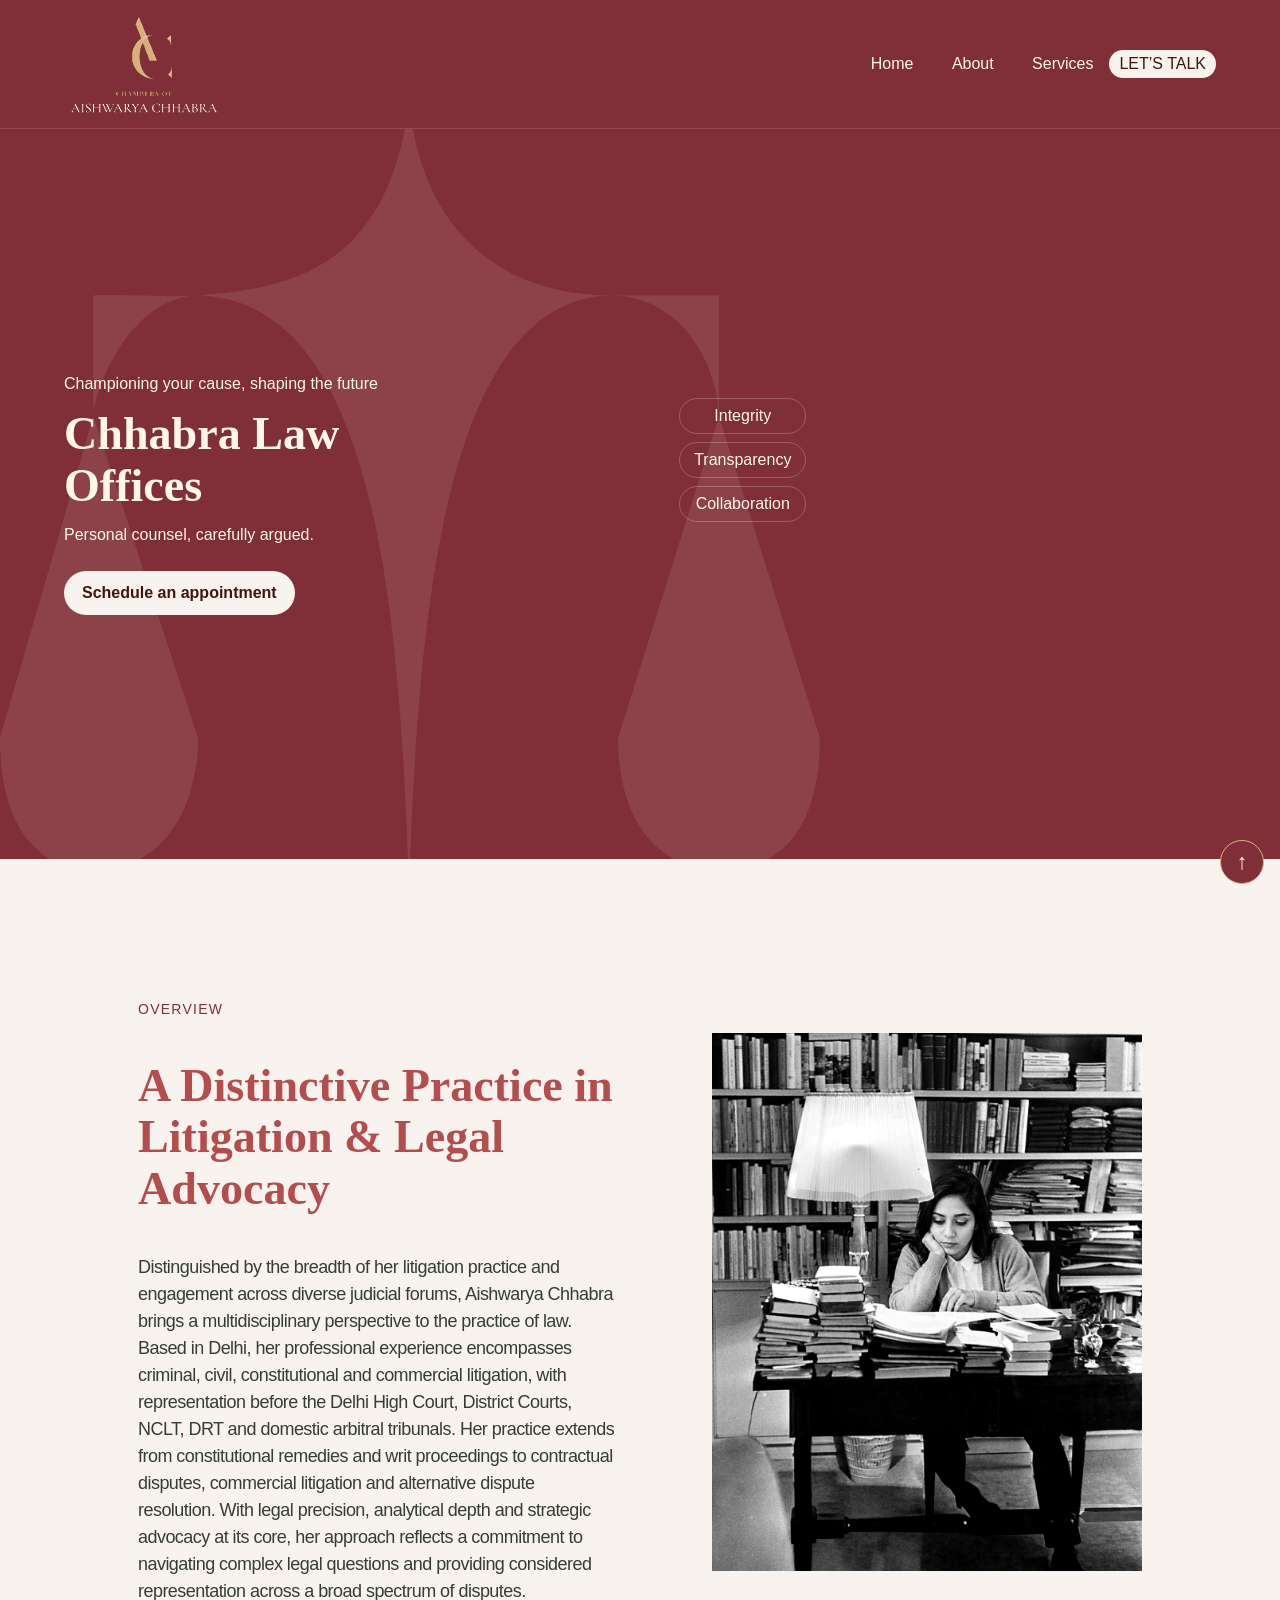
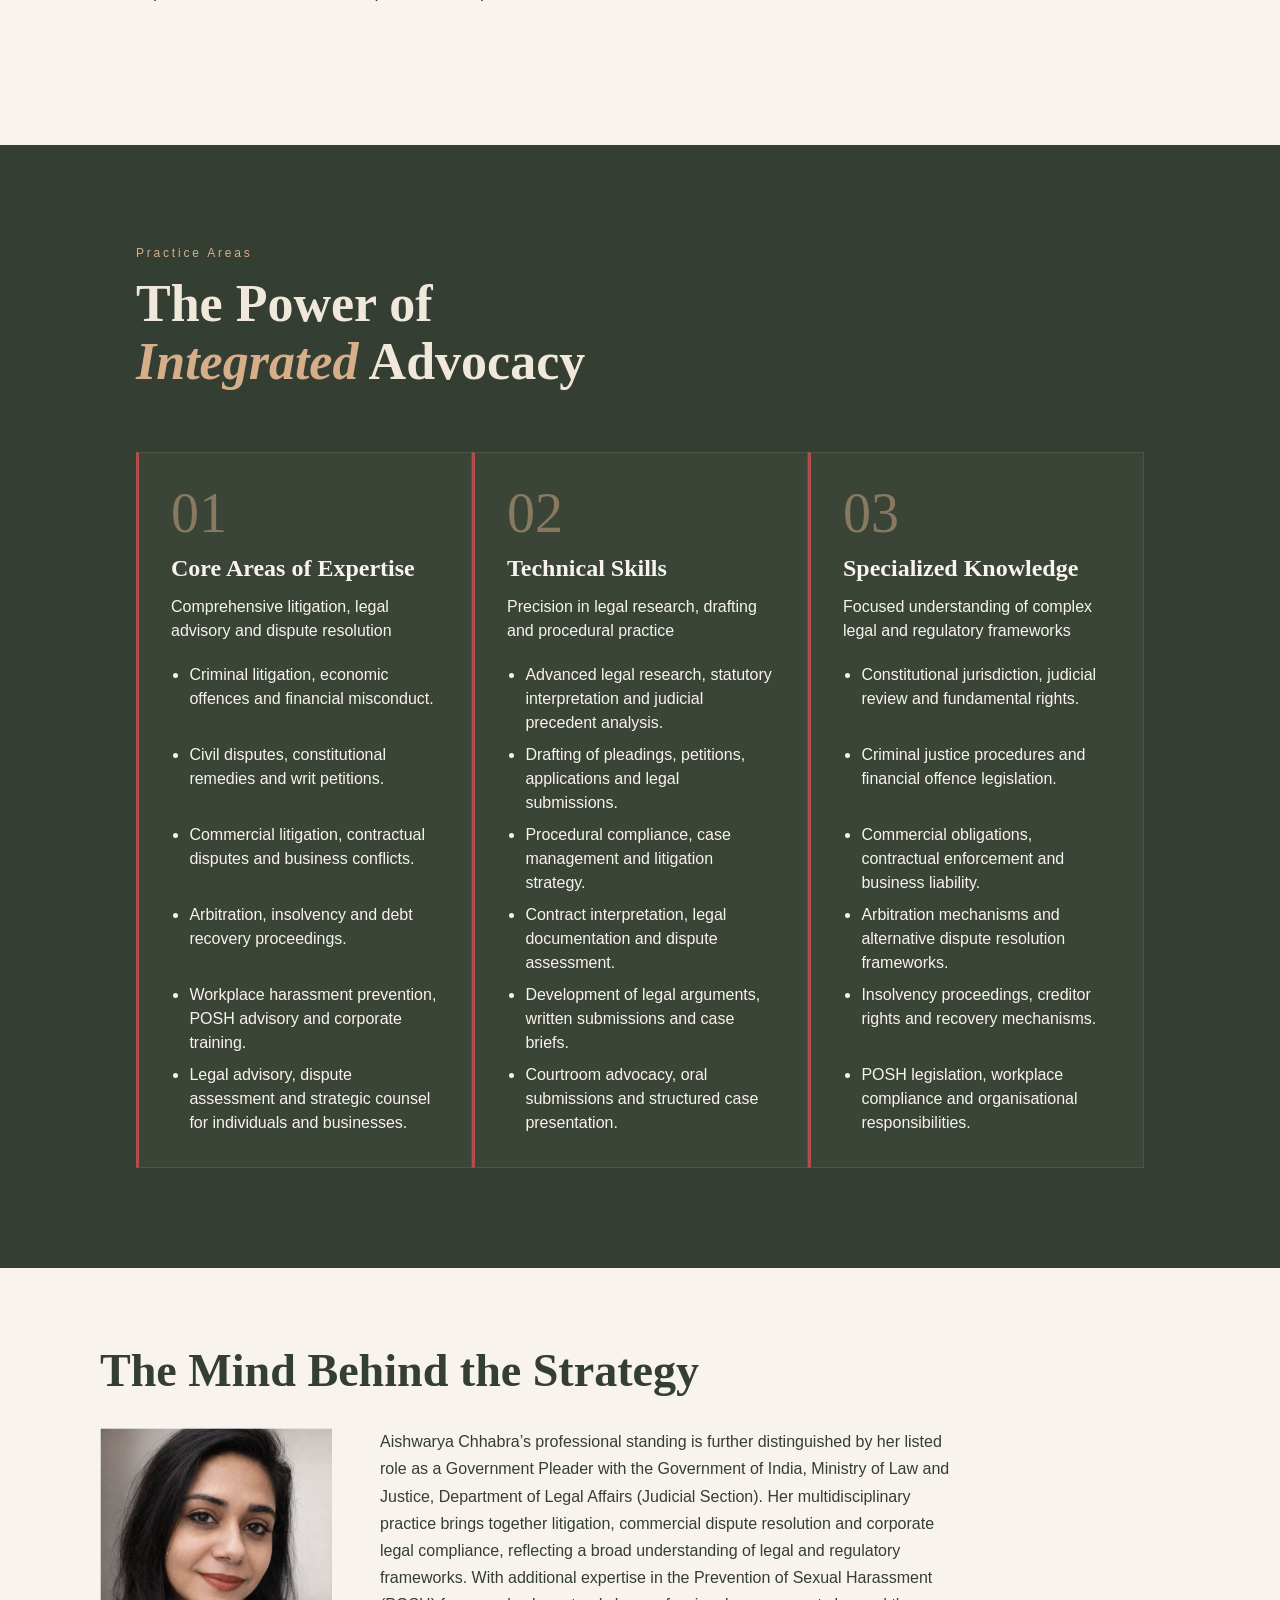
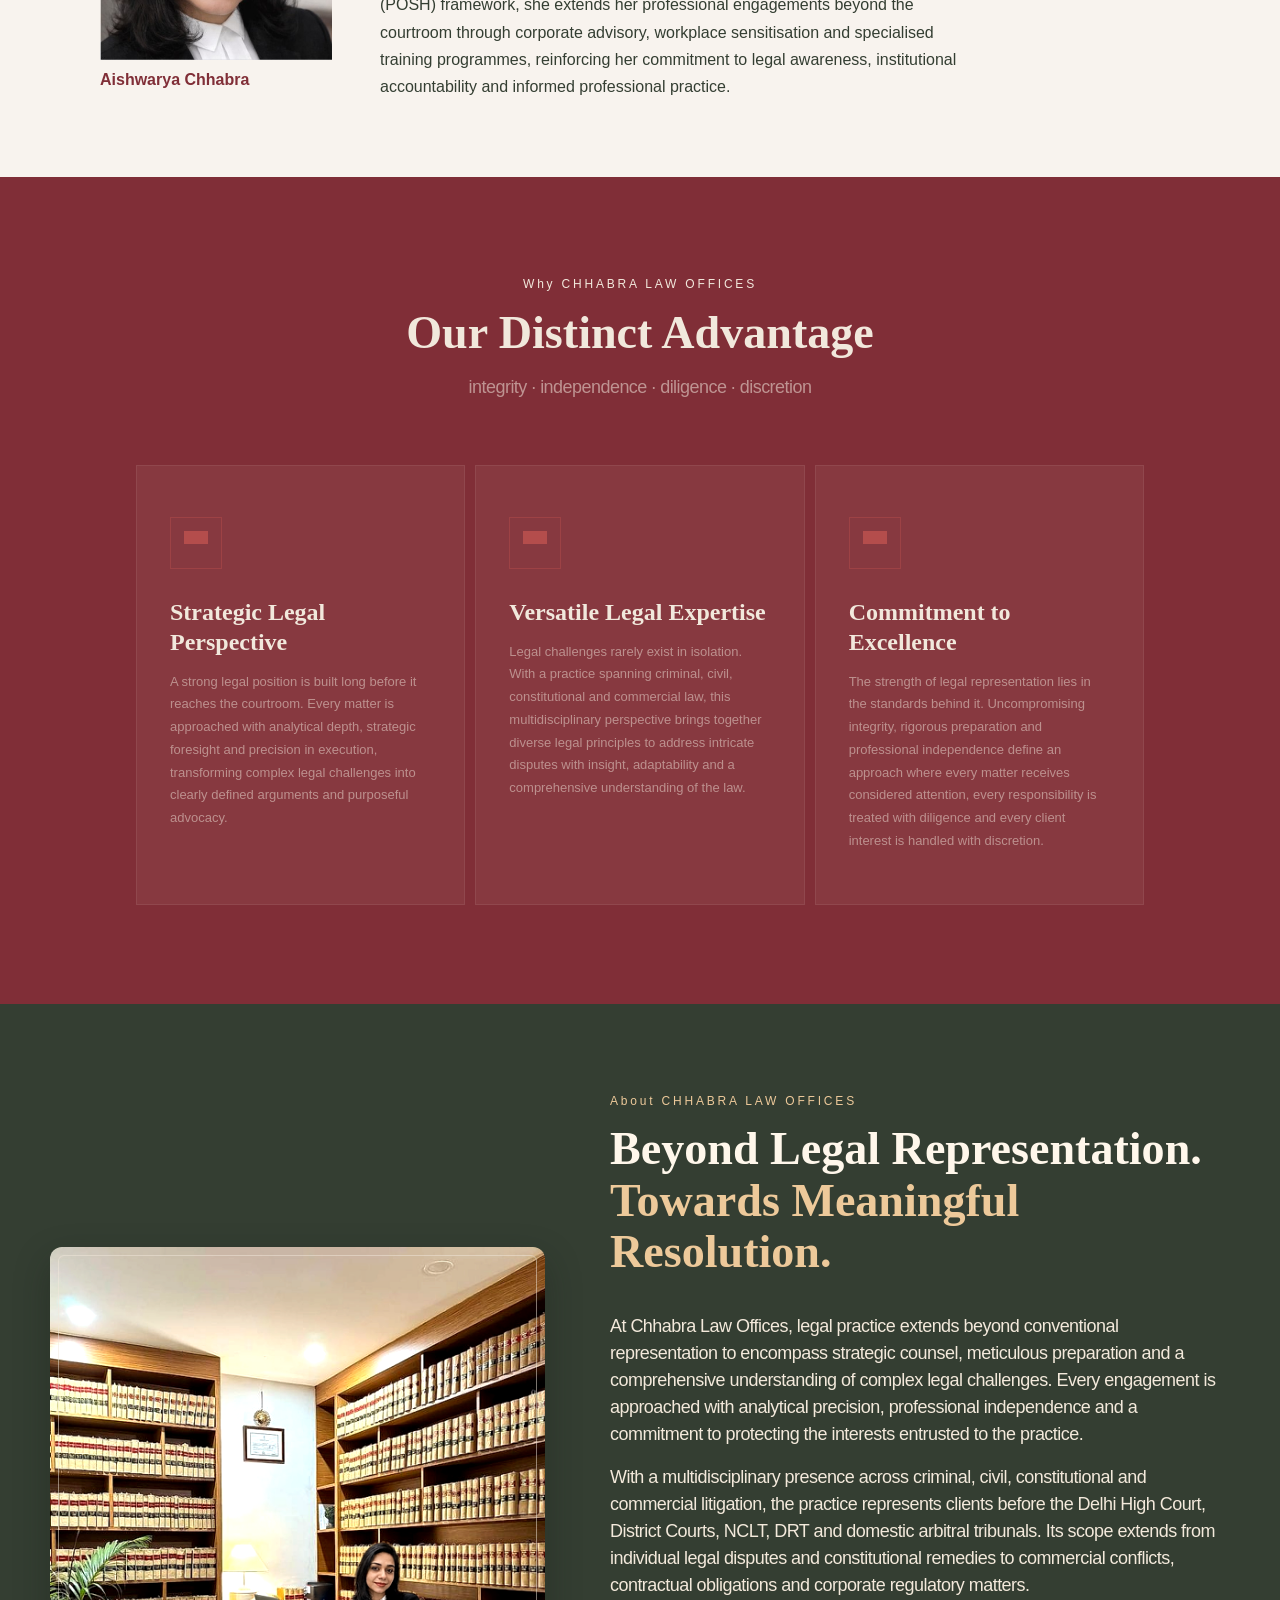
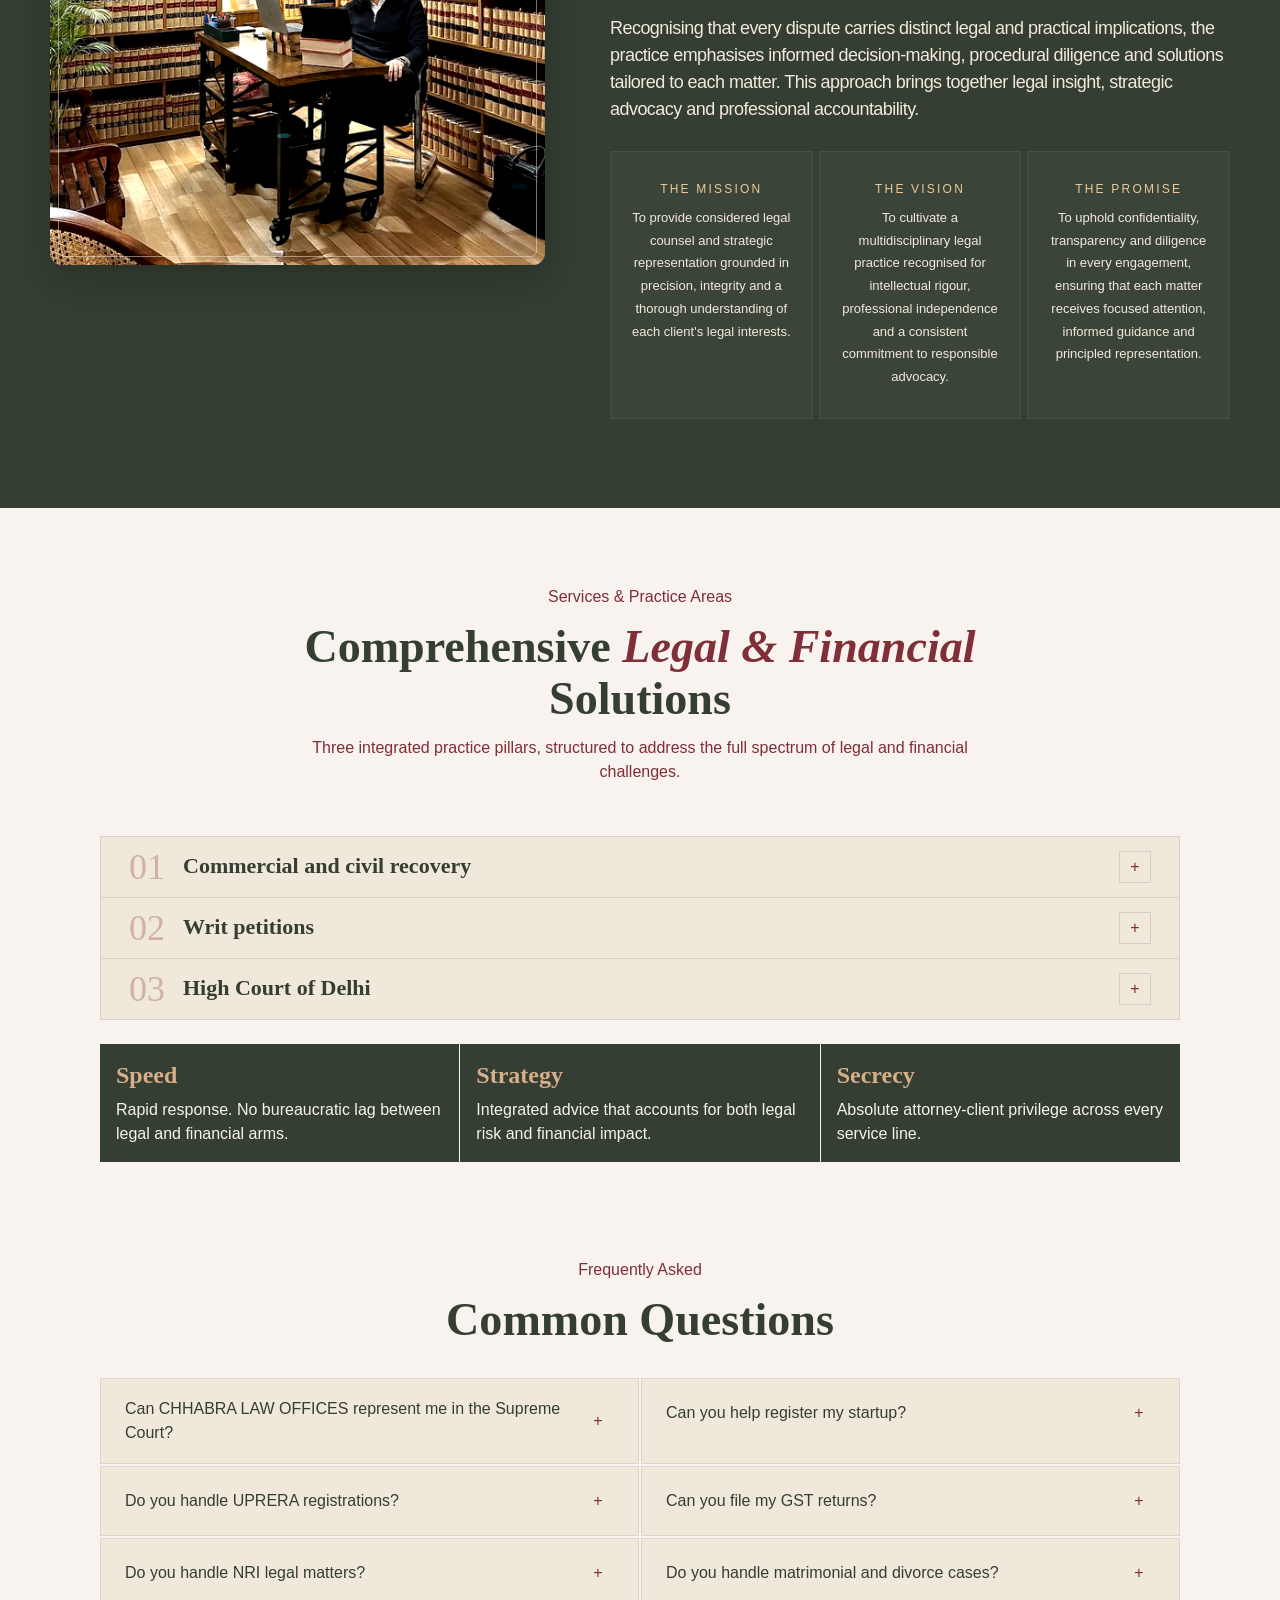
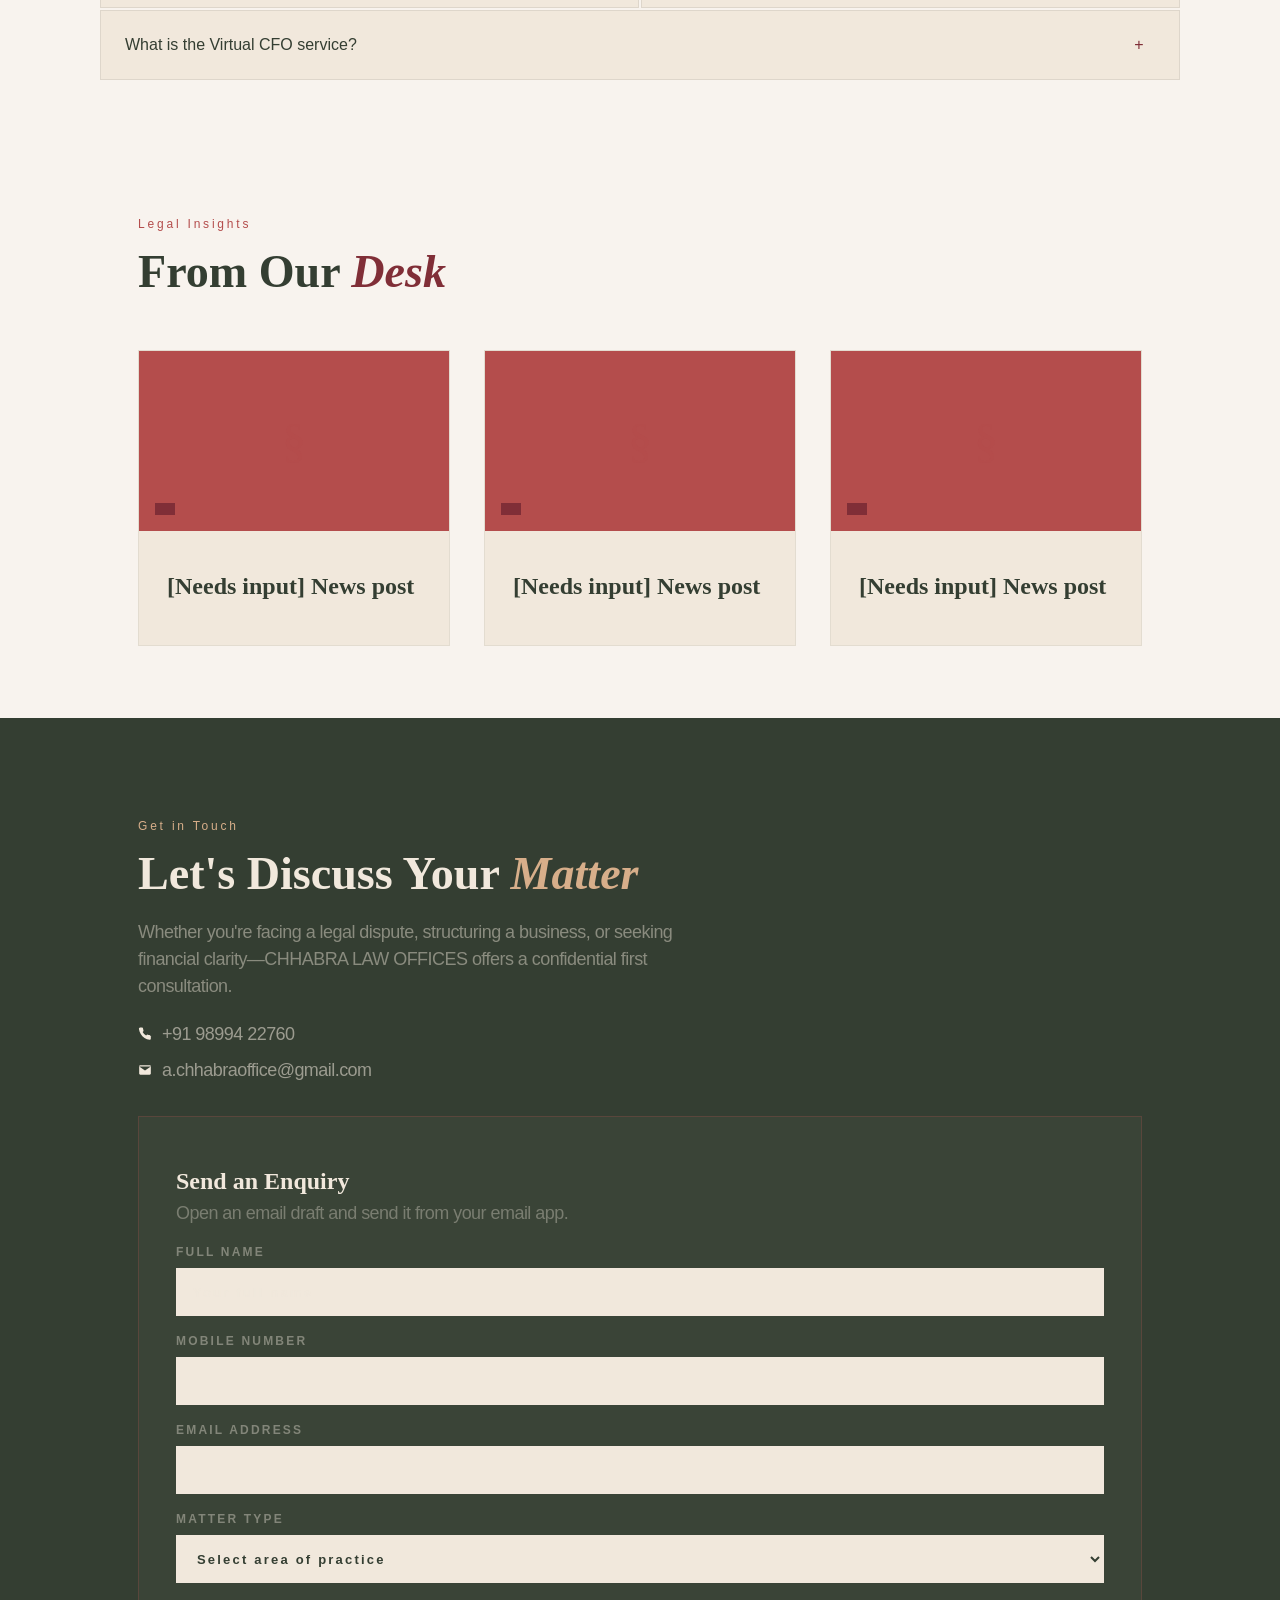
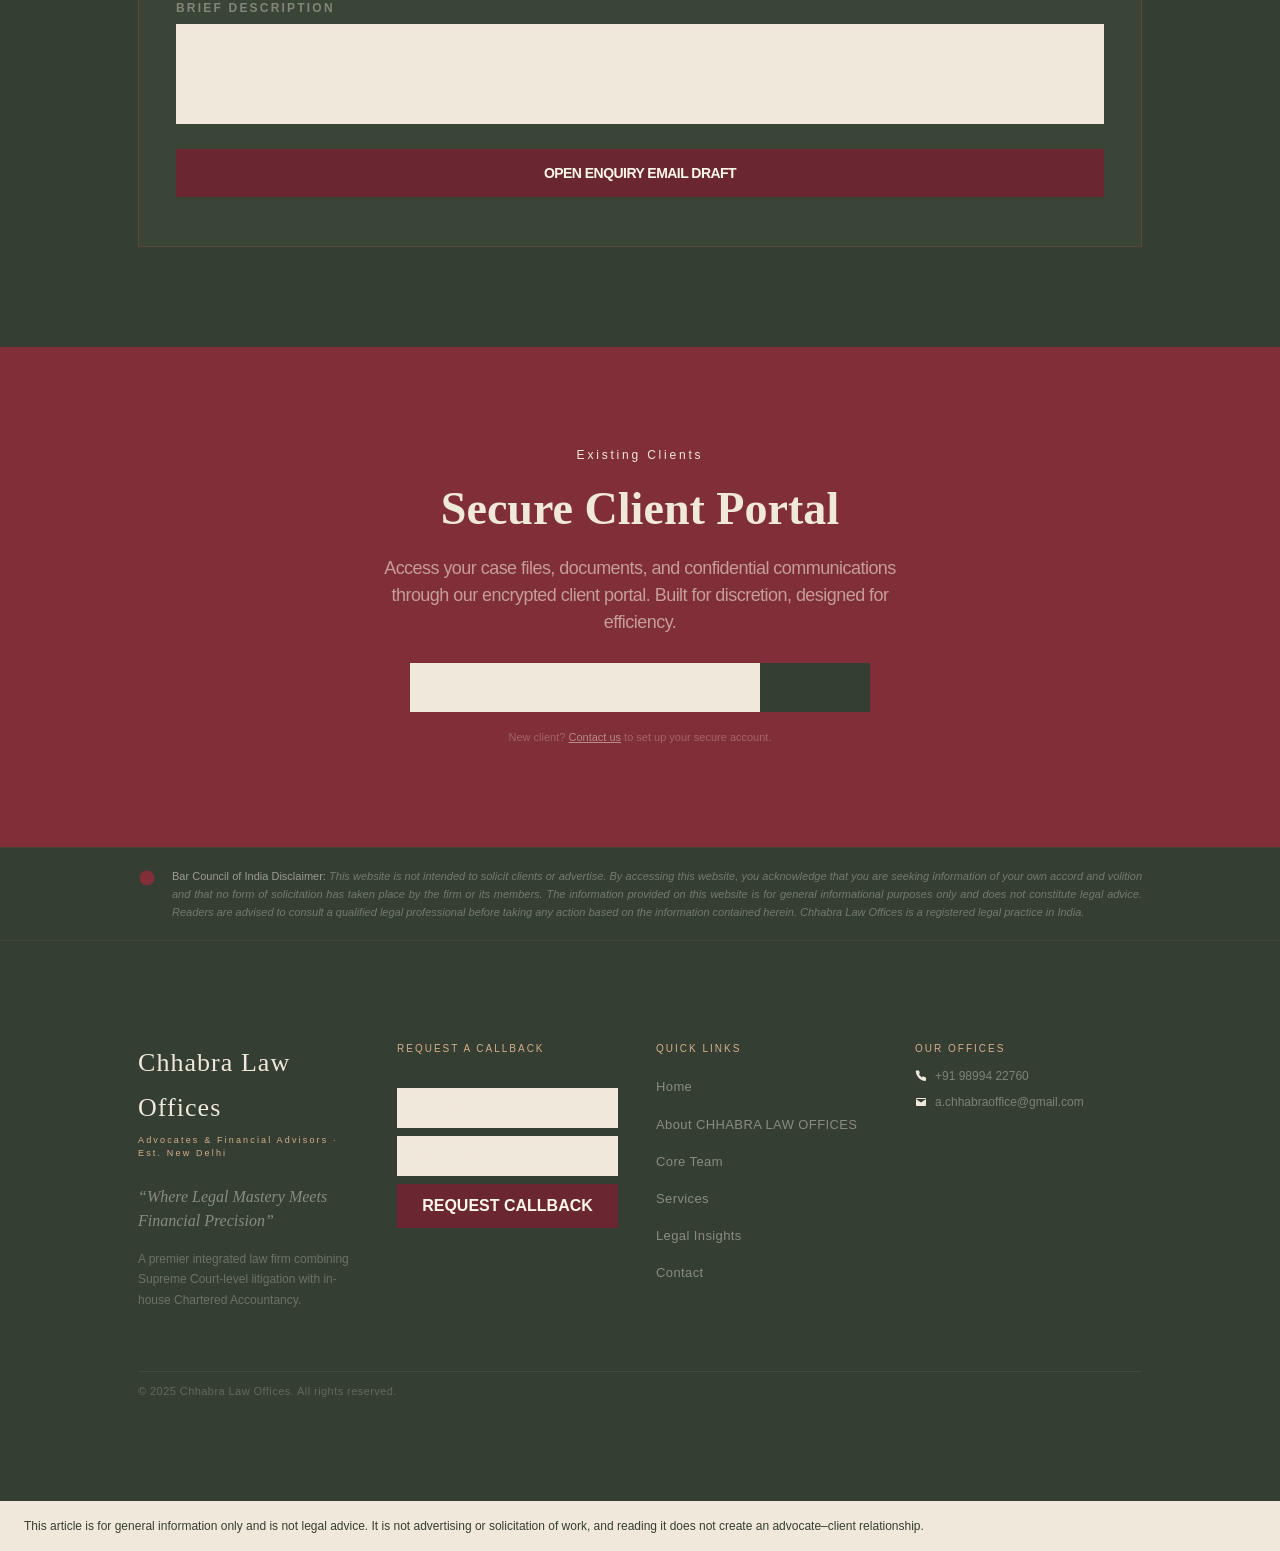
==== index.html @ 48003add "Update homepage copy from supplied document" ====
<!DOCTYPE html><html lang="en" class="jost_3e36cb27-module__GOVEQa__variable cormorant_garamond_97c65d7c-module__KWVokq__variable h-full"><head>
<script data-sclf-anim>document.documentElement.classList.add("sclf-anim-init");setTimeout(function(){document.documentElement.classList.remove("sclf-anim-init")},2500);</script><meta charset="utf-8">
<meta http-equiv="Content-Security-Policy" content="default-src &#39;self&#39; data: blob:; script-src &#39;self&#39; &#39;unsafe-inline&#39; &#39;unsafe-eval&#39;; style-src &#39;self&#39; &#39;unsafe-inline&#39;; img-src &#39;self&#39; data: blob:; font-src &#39;self&#39; data:; media-src &#39;self&#39; data: blob:; connect-src &#39;self&#39;; frame-src &#39;self&#39;; worker-src &#39;self&#39; blob:; form-action &#39;self&#39;">


<meta name="viewport" content="width=device-width, initial-scale=1, viewport-fit=cover"><link rel="stylesheet" href="./assets/site/_next/static/chunks/3c9st355b9h98.__q189041d8.css" data-precedence="next"><link rel="preload" as="script" fetchpriority="low" href="./assets/site/_next/static/chunks/0iq1i69206cyl.__q189041d8.js"><title>Chhabra Law Offices</title><meta name="description" content="Personal counsel, carefully argued."><link rel="icon" href="./assets/chhabra/chambers-logo.jpg"><link rel="preload" href="./assets/site/_next/static/chunks/33ex3e_4hazko.__q189041d8.css" as="style"><link rel="stylesheet" href="./brand/brand.css">
<style data-sclf-ua-colours>:where(button,input,select,textarea){color:var(--sar-color-auto-000000, #343e32)}:where(input,select,textarea){background-color:var(--sar-color-auto-ffffff, #f1e8dc)}</style><style data-sclf-logo-fit>img[data-sclf-logo]{object-fit:contain!important;max-height:100%!important}</style><style data-sclf-elements>.sclf-el-heading{font-family:var(--sar-font-heading,inherit);font-size:clamp(28px,4vw,44px);line-height:1.15;margin:0 0 .5em}
.sclf-el-subheading{font-family:var(--sar-font-heading,inherit);font-size:clamp(20px,2.4vw,26px);line-height:1.25;margin:0 0 .5em}
.sclf-el-text{font-size:17px;line-height:1.65;margin:0 0 1em;max-width:68ch}
.sclf-el-button{display:inline-block;padding:12px 26px;border-radius:999px;background:var(--sar-color-primary,#111);color:var(--sar-color-background,#fff);font-weight:600;text-decoration:none}
[id^="sclf-section-"]{scroll-margin-top:96px}
.sclf-el-faq{box-sizing:border-box;width:100%;max-width:68ch;padding:16px;border:1px solid currentColor;border-radius:10px}
.sclf-el-faq>summary{cursor:pointer;font-weight:600;display:list-item;list-style:disclosure-closed inside}
.sclf-el-faq[open]>summary{list-style-type:disclosure-open}
.sclf-el-faq>p{margin:12px 0 0;line-height:1.65;white-space:pre-line}
.sclf-el-button:focus-visible,.sclf-el-faq>summary:focus-visible{outline:3px solid currentColor;outline-offset:4px}
.sclf-el-image{display:block;max-width:100%;height:auto;border-radius:12px}
.sclf-el-quote{font-size:20px;line-height:1.5;font-style:italic;margin:1em 0;padding-left:1em;border-left:3px solid var(--sar-color-accent,currentColor)}
.sclf-el-list{margin:0 0 1em;padding-left:1.2em;line-height:1.7}
.sclf-el-divider{border:0;border-top:1px solid currentColor;opacity:.2;margin:1.5em 0}
.sclf-el-spacer{height:48px}
.sclf-el-shape{display:block;box-sizing:border-box;width:160px;height:160px;max-width:100%;background:var(--sar-color-primary,#7c6cff);flex-shrink:0}
.sclf-el-rounded{border-radius:24px}
.sclf-el-circle{border-radius:50%;aspect-ratio:1;height:auto}
.sclf-el-triangle,.sclf-el-diamond,.sclf-el-star{aspect-ratio:1;height:auto}
.sclf-el-ellipse{width:240px;height:140px;border-radius:50%}
.sclf-el-triangle{clip-path:polygon(50% 0,100% 100%,0 100%)}
.sclf-el-diamond{clip-path:polygon(50% 0,100% 50%,50% 100%,0 50%)}
.sclf-el-star{clip-path:polygon(50% 0,61% 35%,98% 35%,68% 57%,79% 91%,50% 70%,21% 91%,32% 57%,2% 35%,39% 35%)}
.sclf-el-line{width:320px;height:4px}
.sclf-el-strip{width:100%;height:96px}</style>
<style data-sclf-design>
[data-sclf-d="efq0qmr-7"] { translate: -106.93px -79.98px !important; }
[data-sclf-d="ek4dj05-0"] { isolation: isolate !important; }
[data-sclf-d="ek4dj05-4"] { height: 150px !important; box-sizing: border-box !important; max-height: none !important; min-height: 0 !important; translate: -16px -22px !important; }
[data-sclf-d="ek4dj05-5"] { width: 1061.73px !important; flex-grow: 0 !important; max-width: none !important; min-width: 0 !important; box-sizing: border-box !important; flex-basis: auto !important; translate: 41.28px 0px !important; flex-shrink: 0 !important; }
[data-sclf-d="ek4dj05-6"] { translate: -301.55px 4.08px !important; }
[data-sclf-d="ek4dj05-7"] { translate: 14.83px 0px !important; }
[data-sclf-d="e1ubn6l2-4"] { translate: 7.5px -35.69px !important; }
[data-sclf-d="e1ubn6l2-6"] { height: 161.41px !important; font-size: 17px !important; box-sizing: border-box !important; max-height: none !important; min-height: 0 !important; text-align: left !important; translate: -20.94px 60px !important; font-weight: 700 !important; }
:where([data-sclf-d="e1yey8uv-5"]) { aspect-ratio: 267 / 150; height: auto; }
[data-sclf-d="e1yey8uv-5"] { object-fit: cover !important; translate: 27.99px 0px !important; }
[data-sclf-d="e1yey8uv-6"] { translate: -481.52px 49.5px !important; }
[data-sclf-d="ek4dj05-22"] { translate: -35px -2.52px !important; }
[data-sclf-d="ek4dj05-23"] { text-align: center !important; translate: -44.11px -1.06px !important; }
[data-sclf-d="ek4dj05-24"] { translate: 3.89px 2.9px !important; }
[data-sclf-d="ek4dj05-25"] { isolation: isolate !important; }
[data-sclf-d="ek4dj05-26"] { translate: 64.61px 43.98px !important; }
[data-sclf-d="ek4dj05-31"] { translate: 9.72px 0px !important; }
[data-sclf-d="efq0qmr-n3k78r"] { width: 537.37px !important; height: 434px !important; flex-grow: 0 !important; max-width: none !important; min-width: 0 !important; box-sizing: border-box !important; flex-basis: auto !important; max-height: none !important; min-height: 0 !important; translate: 635.61px 39.01px !important; flex-shrink: 0 !important; position: absolute !important; left: 5% !important; top: 10% !important; margin: 0 !important; z-index: 2 !important; }
[data-sclf-layout-section]:has([data-sclf-d="efq0qmr-n3k78r"]) { position: relative; }
[data-sclf-d="efq0qmr-n7brzf"] { width: 553px !important; height: 446px !important; flex-grow: 0 !important; max-width: none !important; min-width: 0 !important; box-sizing: border-box !important; flex-basis: auto !important; max-height: none !important; min-height: 0 !important; translate: -147.92px -88.07px !important; flex-shrink: 0 !important; position: absolute !important; left: 62.97% !important; top: 48.42% !important; margin: 0 !important; z-index: 2 !important; }
[data-sclf-layout-section]:has([data-sclf-d="efq0qmr-n7brzf"]) { position: relative; }
[data-sclf-d="efq0qmr-nwefvf"] { translate: -85.1px 164.11px !important; }
[data-sclf-d="ek4dj05-cgibm2"] { z-index: 1 !important; position: relative !important; translate: 484.35px -629.88px !important; }
[data-sclf-d="ek4dj05-n375ty"] { position: absolute !important; left: 84.89% !important; top: 64.58% !important; margin: 0 !important; width: 15.11% !important; z-index: 2 !important; }
[data-sclf-layout-section]:has([data-sclf-d="ek4dj05-n375ty"]) { position: relative; }
[data-sclf-d="ek4dj05-n5znfk"] { width: 378.98px !important; height: 601.88px !important; z-index: 51 !important; flex-grow: 0 !important; max-width: none !important; min-width: 0 !important; box-sizing: border-box !important; flex-basis: auto !important; max-height: none !important; min-height: 0 !important; translate: -196.44px -263.46px !important; flex-shrink: 0 !important; position: absolute !important; left: 85.29% !important; top: 63.68% !important; margin: 0 !important; }
[data-sclf-layout-section]:has([data-sclf-d="ek4dj05-n5znfk"]) { position: relative; }
[data-sclf-d="ek4dj05-nphr4b"] { width: 203px !important; height: 81px !important; z-index: 51 !important; flex-grow: 0 !important; max-width: none !important; min-width: 0 !important; box-sizing: border-box !important; flex-basis: auto !important; max-height: none !important; min-height: 0 !important; translate: -112.7px -53.05px !important; flex-shrink: 0 !important; position: absolute !important; left: 10.98% !important; top: 6.89% !important; margin: 0 !important; }
[data-sclf-layout-section]:has([data-sclf-d="ek4dj05-nphr4b"]) { position: relative; }
[data-sclf-d="ek4dj05-nw28eu"] { translate: -5.31px -1.41px !important; position: absolute !important; left: 3% !important; top: 3% !important; margin: 0 !important; width: 15% !important; z-index: 2 !important; }
[data-sclf-layout-section]:has([data-sclf-d="ek4dj05-nw28eu"]) { position: relative; }
[data-sclf-d="e1ubn6l2-n3yfd6"] { translate: -129.66px -46.91px !important; position: absolute !important; left: 73.8% !important; top: 72.98% !important; margin: 0 !important; width: 26.2% !important; z-index: 2 !important; }
[data-sclf-layout-section]:has([data-sclf-d="e1ubn6l2-n3yfd6"]) { position: relative; }
[data-sclf-d="e1ubn6l2-nkypga"] { color: rgb(128, 46, 55) !important; width: 595.62px !important; height: auto !important; flex-grow: 0 !important; font-size: 17px !important; max-width: none !important; min-width: 0 !important; text-wrap: wrap !important; align-self: flex-start !important; box-sizing: border-box !important; flex-basis: auto !important; max-height: none !important; min-height: 0 !important; text-align: left !important; translate: -750.49px -106.07px !important; flex-shrink: 0 !important; font-weight: 700 !important; position: absolute !important; left: 91.98% !important; top: 49.33% !important; margin: 0 !important; z-index: 2 !important; }
[data-sclf-layout-section]:has([data-sclf-d="e1ubn6l2-nkypga"]) { position: relative; }
[data-sclf-d="e1ubn6l2-ntbbsn"] { color: var(--sar-color-accent) !important; width: 582.2px !important; height: auto !important; flex-grow: 0 !important; max-width: none !important; min-width: 0 !important; text-wrap: wrap !important; align-self: flex-start !important; box-sizing: border-box !important; flex-basis: auto !important; max-height: none !important; min-height: 0 !important; translate: -693.75px -262.21px !important; flex-shrink: 0 !important; font-weight: 700 !important; position: absolute !important; left: 91.98% !important; top: 79.18% !important; margin: 0 !important; z-index: 2 !important; }
[data-sclf-layout-section]:has([data-sclf-d="e1ubn6l2-ntbbsn"]) { position: relative; }
[data-sclf-d="e1yey8uv-n9i4nn"] { translate: -219.29px -314.32px !important; position: absolute !important; left: 28.62% !important; top: 27.2% !important; margin: 0 !important; width: 40% !important; z-index: 2 !important; }
[data-sclf-layout-section]:has([data-sclf-d="e1yey8uv-n9i4nn"]) { position: relative; }
@media (max-width: 1024px) {
[data-sclf-d="ek4dj05-cgibm2"] { z-index: 1 !important; }
[data-sclf-d="ek4dj05-n5znfk"] { z-index: 51 !important; }
[data-sclf-d="ek4dj05-nphr4b"] { z-index: 51 !important; }
}
@media (max-width: 640px) {
[data-sclf-d="efq0qmr-n3k78r"] { position: relative !important; left: auto !important; top: auto !important; width: auto !important; max-width: 100% !important; }
[data-sclf-d="efq0qmr-n7brzf"] { position: relative !important; left: auto !important; top: auto !important; width: auto !important; max-width: 100% !important; }
[data-sclf-d="ek4dj05-cgibm2"] { z-index: 1 !important; }
[data-sclf-d="ek4dj05-n375ty"] { position: relative !important; left: auto !important; top: auto !important; width: auto !important; max-width: 100% !important; }
[data-sclf-d="ek4dj05-n5znfk"] { position: relative !important; left: auto !important; top: auto !important; width: auto !important; max-width: 100% !important; }
[data-sclf-d="ek4dj05-n5znfk"] { z-index: 51 !important; }
[data-sclf-d="ek4dj05-nphr4b"] { position: relative !important; left: auto !important; top: auto !important; width: auto !important; max-width: 100% !important; }
[data-sclf-d="ek4dj05-nphr4b"] { z-index: 51 !important; }
[data-sclf-d="ek4dj05-nw28eu"] { position: relative !important; left: auto !important; top: auto !important; width: auto !important; max-width: 100% !important; }
[data-sclf-d="e1ubn6l2-n3yfd6"] { position: relative !important; left: auto !important; top: auto !important; width: auto !important; max-width: 100% !important; }
[data-sclf-d="e1ubn6l2-nkypga"] { position: relative !important; left: auto !important; top: auto !important; width: auto !important; max-width: 100% !important; }
[data-sclf-d="e1ubn6l2-ntbbsn"] { position: relative !important; left: auto !important; top: auto !important; width: auto !important; max-width: 100% !important; }
[data-sclf-d="e1yey8uv-n9i4nn"] { position: relative !important; left: auto !important; top: auto !important; width: auto !important; max-width: 100% !important; }
}
html.sclf-anim-init [data-sclf-d="e1ubn6l2-6"], html.sclf-anim-init [data-sclf-d="ek4dj05-n5znfk"], html.sclf-anim-init [data-sclf-d="e1ubn6l2-nkypga"], html.sclf-anim-init [data-sclf-d="e1ubn6l2-ntbbsn"] { visibility: hidden; }
</style>
<style data-sclf-navigation-style>[data-sclf-navigation],.sclf-navigation-links{display:flex!important;flex-wrap:wrap!important;align-items:center!important;justify-content:var(--sclf-nav-align,flex-start)!important;gap:var(--sclf-nav-gap,8px)!important;visibility:visible!important;opacity:1!important;height:auto!important;max-height:none!important;overflow:visible!important;pointer-events:auto!important;min-width:0;max-width:100%!important;box-sizing:border-box;list-style:none;margin:0;padding:0}
[data-sclf-navigation]{font-size:var(--sclf-nav-font,16px)!important}
[data-sclf-navigation]>.sclf-navigation-item{display:block!important;margin:0!important;padding:0!important;list-style:none!important}
[data-sclf-navigation] .sclf-navigation-link{display:inline-flex!important;align-items:center;min-height:40px;padding:8px 12px!important;white-space:nowrap;color:inherit!important;font:inherit!important;text-decoration:none!important;pointer-events:auto!important;cursor:pointer!important}
[data-sclf-navigation] .sclf-navigation-link:hover,[data-sclf-navigation] .sclf-navigation-link:focus-visible{text-decoration:underline!important;text-underline-offset:4px}
[data-sclf-layout-section]{scroll-margin-top:96px}
[data-sclf-navigation-anchor]{position:relative}
@media(prefers-reduced-motion:no-preference){html{scroll-behavior:smooth}}</style>
</head><body id="page-top" class="min-h-full flex flex-col bg-white"><div hidden=""></div><main class="flex min-h-full flex-1 flex-col items-center overflow-x-hidden"><section id="hero" data-sar-section="home/s01-hero" aria-labelledby="hero-title">
  <header class="home-header">
    <a href="#hero" aria-label="Chhabra Law Offices home"><span class="header-logo"><img src="./assets/chhabra/chambers-logo.jpg" alt="Chambers of Aishwarya Chhabra" width="1178" height="1100"></span></a>
    <nav aria-label="Main navigation" id="site-navigation"><a href="#hero">Home</a><a href="#about-us">About</a><a href="#services">Services</a><button type="button" class="mobile-nav-appointment appointment-trigger" data-open-appointment>LET’S TALK</button></nav><button type="button" class="mobile-nav-toggle" aria-controls="site-navigation" aria-expanded="false" aria-label="Open navigation" hidden>Menu</button>
    <button type="button" class="desktop-nav-appointment appointment-trigger" data-open-appointment>LET’S TALK</button>
  </header>
  <div class="home-hero-layout">
    <div class="home-hero-copy">
      <div>
        <p>Championing your cause, shaping the future</p>
        <h1 id="hero-title">Chhabra Law Offices</h1>
        <p>Personal counsel, carefully argued.</p>
      </div>
      <ul class="home-hero-values"><li>Integrity</li><li>Transparency</li><li>Collaboration</li></ul>
      <button type="button" class="appointment-trigger hero-appointment" data-open-appointment>Schedule an appointment</button>
    </div>
    <picture class="hero-art">
      <source media="(min-width: 768px)" srcset="./assets/chhabra/lady-justice.png">
      <img class="hero-engraving" alt="Engraving of Lady Justice holding scales beside a gavel" width="736" height="1104" fetchpriority="high">
    </picture>
  </div>
</section>
<section data-sclf-d="efq0qmr-0" class="flex w-full flex-col items-center justify-center bg-[#f8f3eb] px-5 sm:px-8 md:px-16 lg:px-[138px] py-16 md:py-[140px] mx-auto overflow-hidden" data-sar-section="home/s02-content" data-sar-type="content" data-sclf-layout-section="s02-content" id="sclf-section-xt07ad"><div data-sclf-d="efq0qmr-1" class="flex w-full flex-col md:flex-row items-center justify-center gap-10 md:gap-[97px]"><div data-sclf-d="efq0qmr-2" class="flex flex-1 flex-col gap-8 md:gap-10"><p class="overview-label">Overview</p><h2 data-sclf-d="efq0qmr-3" data-reveal="true" class="font-cormorant text-[32px] md:text-[40px] font-bold leading-tight text-[#b18d59]" style="translate: none; rotate: none; scale: none; transform: translate(0px, 0px); opacity: 1;">A Distinctive Practice in Litigation &amp; Legal Advocacy</h2><p data-sclf-d="efq0qmr-4" data-reveal="true" class="font-jost text-base md:text-lg font-light leading-[27px] tracking-[-0.54px] text-[#353a3c]" style="translate: none; rotate: none; scale: none; transform: translate(0px, 0px); opacity: 1;">Distinguished by the breadth of her litigation practice and engagement across diverse judicial forums, Aishwarya Chhabra brings a multidisciplinary perspective to the practice of law. Based in Delhi, her professional experience encompasses criminal, civil, constitutional and commercial litigation, with representation before the Delhi High Court, District Courts, NCLT, DRT and domestic arbitral tribunals. Her practice extends from constitutional remedies and writ proceedings to contractual disputes, commercial litigation and alternative dispute resolution. With legal precision, analytical depth and strategic advocacy at its core, her approach reflects a commitment to navigating complex legal questions and providing considered representation across a broad spectrum of disputes.</p></div><div data-sclf-d="efq0qmr-5" class="relative flex w-full md:w-[558px] shrink-0 flex-col items-center md:items-end gap-3 md:gap-1.5 mt-8 md:mt-0"><div data-sclf-d="efq0qmr-6" data-reveal="true" class="relative h-[280px] sm:h-[360px] md:h-[443px] w-[90%] sm:w-full overflow-hidden group cursor-default" style="translate: none; rotate: none; scale: none; transform: translate(0px, 0px); opacity: 1;"><img class="excellence-photo" src="./assets/chhabra/defining-excellence.png" alt="Aishwarya Chhabra reading at a desk surrounded by books" width="1080" height="1350" loading="lazy" decoding="async"></div></div></div></section>
<section data-sclf-d="e13vwoh2-0" id="services" class="flex w-full flex-col items-center justify-center bg-[#1a1a1a] px-5 sm:px-8 md:px-16 lg:px-[136px] py-16 md:py-[100px] mx-auto overflow-hidden" data-sar-section="home/s03-cards" data-sar-type="cards" data-sclf-layout-section="s03-cards"><div data-sclf-d="e13vwoh2-1" class="flex w-full flex-col gap-10 md:gap-[60px]"><div data-sclf-d="e13vwoh2-2" class="flex flex-col md:flex-row items-start md:items-end justify-between gap-6 md:gap-8"><div data-sclf-d="e13vwoh2-3" data-reveal="true" class="flex w-full md:w-[388px] flex-col gap-3.5" style="translate: none; rotate: none; scale: none; transform: translate(0px, 0px); opacity: 1;"><p data-sclf-d="e13vwoh2-4" class="font-jost text-xs tracking-[2.8px] text-[#b8935a]">Practice Areas</p><h2 data-sclf-d="e13vwoh2-5" class="font-cormorant text-[24px] md:text-[40px] font-semibold leading-tight text-white">The Power of <span class="expertise-heading-line"><em class="text-[#b8935a]">Integrated</em> Advocacy</span></h2></div></div><div class="expertise-grid">
<article class="expertise-card"><p class="expertise-number" aria-hidden="true">01</p><h3>Core Areas of Expertise</h3><p>Comprehensive litigation, legal advisory and dispute resolution</p><ul><li>Criminal litigation, economic offences and financial misconduct.</li><li>Civil disputes, constitutional remedies and writ petitions.</li><li>Commercial litigation, contractual disputes and business conflicts.</li><li>Arbitration, insolvency and debt recovery proceedings.</li><li>Workplace harassment prevention, POSH advisory and corporate training.</li><li>Legal advisory, dispute assessment and strategic counsel for individuals and businesses.</li></ul></article>
<article class="expertise-card"><p class="expertise-number" aria-hidden="true">02</p><h3>Technical Skills</h3><p>Precision in legal research, drafting and procedural practice</p><ul><li>Advanced legal research, statutory interpretation and judicial precedent analysis.</li><li>Drafting of pleadings, petitions, applications and legal submissions.</li><li>Procedural compliance, case management and litigation strategy.</li><li>Contract interpretation, legal documentation and dispute assessment.</li><li>Development of legal arguments, written submissions and case briefs.</li><li>Courtroom advocacy, oral submissions and structured case presentation.</li></ul></article>
<article class="expertise-card"><p class="expertise-number" aria-hidden="true">03</p><h3>Specialized Knowledge</h3><p>Focused understanding of complex legal and regulatory frameworks</p><ul><li>Constitutional jurisdiction, judicial review and fundamental rights.</li><li>Criminal justice procedures and financial offence legislation.</li><li>Commercial obligations, contractual enforcement and business liability.</li><li>Arbitration mechanisms and alternative dispute resolution frameworks.</li><li>Insolvency proceedings, creditor rights and recovery mechanisms.</li><li>POSH legislation, workplace compliance and organisational responsibilities.</li></ul></article>
</div></div></section>
<section id="team" class="team-section" aria-labelledby="team-heading">
  <h2 id="team-heading">The Mind Behind the Strategy</h2>
  <div class="team-layout">
    <figure class="team-portrait"><img class="team-headshot" src="./assets/chhabra/aishwarya-chhabra.jpg" alt="Portrait of Aishwarya Chhabra" width="400" height="400" loading="lazy" decoding="async"><figcaption>Aishwarya Chhabra</figcaption></figure>
    <p>Aishwarya Chhabra’s professional standing is further distinguished by her listed role as a Government Pleader with the Government of India, Ministry of Law and Justice, Department of Legal Affairs (Judicial Section). Her multidisciplinary practice brings together litigation, commercial dispute resolution and corporate legal compliance, reflecting a broad understanding of legal and regulatory frameworks. With additional expertise in the Prevention of Sexual Harassment (POSH) framework, she extends her professional engagements beyond the courtroom through corporate advisory, workplace sensitisation and specialised training programmes, reinforcing her commitment to legal awareness, institutional accountability and informed professional practice.</p>
  </div>
</section>
<section data-sclf-d="ez60cfe-0" class="flex w-full flex-col items-center justify-center bg-[#6b1f2a] px-5 sm:px-8 md:px-16 lg:px-[136px] py-14 md:py-[99px] mx-auto overflow-hidden" data-sar-section="home/s05-content" data-sar-type="content" data-sclf-layout-section="s05-content" id="sclf-section-1j9s7m0"><div data-sclf-d="ez60cfe-1" class="flex w-full flex-col gap-12 md:gap-16"><div data-sclf-d="ez60cfe-2" class="flex flex-col items-center gap-[15px] text-center"><p data-sclf-d="ez60cfe-3" data-reveal="true" class="font-jost text-xs tracking-[2.8px] text-[#b8935a]" style="translate: none; rotate: none; scale: none; transform: translate(0px, 0px); opacity: 1;">Why CHHABRA LAW OFFICES</p><h2 data-sclf-d="ez60cfe-4" data-reveal="true" class="font-cormorant text-[36px] md:text-[50px] font-semibold leading-tight text-white" style="translate: none; rotate: none; scale: none; transform: translate(0px, 0px); opacity: 1;">Our Distinct Advantage</h2><p data-sclf-d="ez60cfe-5" data-reveal="true" class="max-w-[568px] font-jost text-base md:text-lg font-light leading-[27px] tracking-[-0.54px] text-white/55" style="translate: none; rotate: none; scale: none; transform: translate(0px, 0px); opacity: 1;">integrity · independence · diligence · discretion</p></div><div data-sclf-d="ez60cfe-6" class="grid grid-cols-1 sm:grid-cols-2 lg:grid-cols-3 gap-4 md:gap-2.5"><div data-sclf-d="ez60cfe-7" data-reveal="true" class="group flex flex-col border border-white/[0.08] bg-white/[0.06] px-6 sm:px-[33px] py-10 md:py-[51px] transition-colors duration-300 hover:bg-white/[0.1]" style="translate: none; rotate: none; scale: none; transform: translate(0px, 0px); opacity: 1;"><div data-sclf-d="ez60cfe-8" class="flex flex-col gap-7"><div data-sclf-d="ez60cfe-9" class="relative size-[52px] border border-[rgba(184,147,90,0.5)] transition-all duration-300 group-hover:border-[rgba(184,147,90,0.9)] group-hover:scale-105"><img data-sclf-d="ez60cfe-10" alt="" loading="lazy" width="24" height="24" decoding="async" data-nimg="1" class="absolute left-[13px] top-[13px]" style="color:transparent" src="data:image/svg+xml,%3Csvg%20xmlns%3D%22http%3A%2F%2Fwww.w3.org%2F2000%2Fsvg%22%20viewBox%3D%220%200%2016%209%22%3E%3Crect%20width%3D%2216%22%20height%3D%229%22%20fill%3D%22%23b44d4c%22%2F%3E%3C%2Fsvg%3E"></div><div data-sclf-d="ez60cfe-11" class="flex flex-col gap-3.5"><h3 data-sclf-d="ez60cfe-12" class="font-cormorant text-[22px] md:text-[26px] font-semibold leading-[29.9px] text-white">Strategic Legal Perspective</h3><p data-sclf-d="ez60cfe-13" class="font-jost text-[13px] font-light leading-[22.75px] text-white/50">A strong legal position is built long before it reaches the courtroom. Every matter is approached with analytical depth, strategic foresight and precision in execution, transforming complex legal challenges into clearly defined arguments and purposeful advocacy.</p></div></div></div><div data-sclf-d="ez60cfe-7" data-reveal="true" class="group flex flex-col border border-white/[0.08] bg-white/[0.06] px-6 sm:px-[33px] py-10 md:py-[51px] transition-colors duration-300 hover:bg-white/[0.1]" style="translate: none; rotate: none; scale: none; transform: translate(0px, 0px); opacity: 1;"><div data-sclf-d="ez60cfe-8" class="flex flex-col gap-7"><div data-sclf-d="ez60cfe-9" class="relative size-[52px] border border-[rgba(184,147,90,0.5)] transition-all duration-300 group-hover:border-[rgba(184,147,90,0.9)] group-hover:scale-105"><img data-sclf-d="ez60cfe-10" alt="" loading="lazy" width="24" height="24" decoding="async" data-nimg="1" class="absolute left-[13px] top-[13px]" style="color:transparent" src="data:image/svg+xml,%3Csvg%20xmlns%3D%22http%3A%2F%2Fwww.w3.org%2F2000%2Fsvg%22%20viewBox%3D%220%200%2016%209%22%3E%3Crect%20width%3D%2216%22%20height%3D%229%22%20fill%3D%22%23b44d4c%22%2F%3E%3C%2Fsvg%3E"></div><div data-sclf-d="ez60cfe-11" class="flex flex-col gap-3.5"><h3 data-sclf-d="ez60cfe-12" class="font-cormorant text-[22px] md:text-[26px] font-semibold leading-[29.9px] text-white">Versatile Legal Expertise</h3><p data-sclf-d="ez60cfe-13" class="font-jost text-[13px] font-light leading-[22.75px] text-white/50">Legal challenges rarely exist in isolation. With a practice spanning criminal, civil, constitutional and commercial law, this multidisciplinary perspective brings together diverse legal principles to address intricate disputes with insight, adaptability and a comprehensive understanding of the law.</p></div></div></div><div data-sclf-d="ez60cfe-7" data-reveal="true" class="group flex flex-col border border-white/[0.08] bg-white/[0.06] px-6 sm:px-[33px] py-10 md:py-[51px] transition-colors duration-300 hover:bg-white/[0.1]" style="translate: none; rotate: none; scale: none; transform: translate(0px, 0px); opacity: 1;"><div data-sclf-d="ez60cfe-8" class="flex flex-col gap-7"><div data-sclf-d="ez60cfe-9" class="relative size-[52px] border border-[rgba(184,147,90,0.5)] transition-all duration-300 group-hover:border-[rgba(184,147,90,0.9)] group-hover:scale-105"><img data-sclf-d="ez60cfe-10" alt="" loading="lazy" width="24" height="24" decoding="async" data-nimg="1" class="absolute left-[13px] top-[13px]" style="color:transparent" src="data:image/svg+xml,%3Csvg%20xmlns%3D%22http%3A%2F%2Fwww.w3.org%2F2000%2Fsvg%22%20viewBox%3D%220%200%2016%209%22%3E%3Crect%20width%3D%2216%22%20height%3D%229%22%20fill%3D%22%23b44d4c%22%2F%3E%3C%2Fsvg%3E"></div><div data-sclf-d="ez60cfe-11" class="flex flex-col gap-3.5"><h3 data-sclf-d="ez60cfe-12" class="font-cormorant text-[22px] md:text-[26px] font-semibold leading-[29.9px] text-white">Commitment to Excellence</h3><p data-sclf-d="ez60cfe-13" class="font-jost text-[13px] font-light leading-[22.75px] text-white/50">The strength of legal representation lies in the standards behind it. Uncompromising integrity, rigorous preparation and professional independence define an approach where every matter receives considered attention, every responsibility is treated with diligence and every client interest is handled with discretion.</p></div></div></div></div></div></section>
<section id="about-us" class="home-about" aria-labelledby="about-heading">
  <div class="about-layout">
    <figure class="about-photo-frame" data-editorial-reveal>
      <div class="about-photo-cutout"><img class="about-library-photo" src="./assets/chhabra/law-library.png" alt="Aishwarya Chhabra seated at her desk in the law library" width="1080" height="1350" loading="lazy" decoding="async"></div>
    </figure>
    <div class="about-copy"><div data-sclf-d="e1yey8uv-10" class="flex flex-col gap-6 md:gap-[35px]"><div data-sclf-d="e1yey8uv-11" data-reveal="true" class="flex flex-col gap-3.5" style="translate: none; rotate: none; scale: none; transform: translate(0px, 0px); opacity: 1;"><p data-sclf-d="e1yey8uv-12" class="font-jost text-xs tracking-[2.8px] about-label">About CHHABRA LAW OFFICES</p><h2 id="about-heading" class="font-cormorant text-[32px] md:text-[46px] font-semibold leading-tight about-title">Beyond Legal Representation. <span class="about-emphasis">Towards Meaningful Resolution.</span></h2></div><div data-sclf-d="e1yey8uv-14" data-reveal="true" class="space-y-0 font-jost text-base md:text-lg font-light leading-[27px] tracking-[-0.54px] about-body" style="translate: none; rotate: none; scale: none; transform: translate(0px, 0px); opacity: 1;"><p data-sclf-d="e1yey8uv-15">At Chhabra Law Offices, legal practice extends beyond conventional representation to encompass strategic counsel, meticulous preparation and a comprehensive understanding of complex legal challenges. Every engagement is approached with analytical precision, professional independence and a commitment to protecting the interests entrusted to the practice.</p><p data-sclf-d="e1yey8uv-16" class="pt-4">With a multidisciplinary presence across criminal, civil, constitutional and commercial litigation, the practice represents clients before the Delhi High Court, District Courts, NCLT, DRT and domestic arbitral tribunals. Its scope extends from individual legal disputes and constitutional remedies to commercial conflicts, contractual obligations and corporate regulatory matters.</p><p data-sclf-d="e1yey8uv-16" class="pt-4">Recognising that every dispute carries distinct legal and practical implications, the practice emphasises informed decision-making, procedural diligence and solutions tailored to each matter. This approach brings together legal insight, strategic advocacy and professional accountability.</p></div></div><div data-sclf-d="e1yey8uv-17" class="grid grid-cols-1 sm:grid-cols-3 gap-0.5"><div data-sclf-d="e1yey8uv-18" data-reveal="true" class="flex flex-col border border-white/[0.07] bg-white/[0.04] px-[17px] py-[29px] text-center transition-colors duration-300 hover:border-[rgba(184,147,90,0.2)] hover:bg-[rgba(184,147,90,0.04)]" style="translate: none; rotate: none; scale: none; transform: translate(0px, 0px); opacity: 1;"><p data-sclf-d="e1yey8uv-19" class="mb-2.5 font-jost text-xs font-semibold uppercase tracking-[2.2px] about-label">The Mission</p><p data-sclf-d="e1yey8uv-20" class="font-jost text-[13px] font-light leading-[22.75px] about-body">To provide considered legal counsel and strategic representation grounded in precision, integrity and a thorough understanding of each client's legal interests.</p></div><div data-sclf-d="e1yey8uv-18" data-reveal="true" class="flex flex-col border border-white/[0.07] bg-white/[0.04] px-[17px] py-[29px] text-center transition-colors duration-300 hover:border-[rgba(184,147,90,0.2)] hover:bg-[rgba(184,147,90,0.04)]" style="translate: none; rotate: none; scale: none; transform: translate(0px, 0px); opacity: 1;"><p data-sclf-d="e1yey8uv-19" class="mb-2.5 font-jost text-xs font-semibold uppercase tracking-[2.2px] about-label">The Vision</p><p data-sclf-d="e1yey8uv-20" class="font-jost text-[13px] font-light leading-[22.75px] about-body">To cultivate a multidisciplinary legal practice recognised for intellectual rigour, professional independence and a consistent commitment to responsible advocacy.</p></div><div data-sclf-d="e1yey8uv-18" data-reveal="true" class="flex flex-col border border-white/[0.07] bg-white/[0.04] px-[17px] py-[29px] text-center transition-colors duration-300 hover:border-[rgba(184,147,90,0.2)] hover:bg-[rgba(184,147,90,0.04)]" style="translate: none; rotate: none; scale: none; transform: translate(0px, 0px); opacity: 1;"><p data-sclf-d="e1yey8uv-19" class="mb-2.5 font-jost text-xs font-semibold uppercase tracking-[2.2px] about-label">The Promise</p><p data-sclf-d="e1yey8uv-20" class="font-jost text-[13px] font-light leading-[22.75px] about-body">To uphold confidentiality, transparency and diligence in every engagement, ensuring that each matter receives focused attention, informed guidance and principled representation.</p></div></div></div>
  </div>
</section>
<section id="sclf-section-1ulxjb2" class="home-information" aria-labelledby="practice-heading">
  <div class="home-information-heading">
    <p>Services &amp; Practice Areas</p>
    <h2 id="practice-heading">Comprehensive <em>Legal &amp; Financial</em> Solutions</h2>
    <p>Three integrated practice pillars, structured to address the full spectrum of legal and financial challenges.</p>
  </div>
  <div class="practice-list">
    <details class="practice-disclosure"><summary class="practice-summary"><span class="practice-label"><span class="font-cormorant text-[28px] md:text-[36px] font-light leading-9 text-[rgba(107,31,42,0.3)]">01</span><span class="font-cormorant text-[18px] sm:text-[22px] md:text-[26px] font-semibold leading-[29.9px] text-[#1a1a1a] text-left">Commercial and civil recovery</span></span><span class="disclosure-sign" aria-hidden="true"></span></summary><div class="practice-answer"><ul><li>Commercial and civil recovery</li><li>Writ petitions</li><li>High Court of Delhi</li><li>District &amp; Sessions Judge, Shahdara, Karkardooma Court</li><li>Legal Services</li><li>Legal Services</li><li>Legal Services</li><li>Legal Services</li><li>Legal Services</li><li>Legal Services</li><li>Legal Services</li><li>Legal Services</li></ul></div></details>
<details class="practice-disclosure"><summary class="practice-summary"><span class="practice-label"><span class="font-cormorant text-[28px] md:text-[36px] font-light leading-9 text-[rgba(107,31,42,0.3)]">02</span><span class="font-cormorant text-[18px] sm:text-[22px] md:text-[26px] font-semibold leading-[29.9px] text-[#1a1a1a] text-left">Writ petitions</span></span><span class="disclosure-sign" aria-hidden="true"></span></summary><div class="practice-answer"><p>We advise clients on writ petitions and represent them in proceedings involving constitutional and public law matters.</p></div></details>
<details class="practice-disclosure"><summary class="practice-summary"><span class="practice-label"><span class="font-cormorant text-[28px] md:text-[36px] font-light leading-9 text-[rgba(107,31,42,0.3)]">03</span><span class="font-cormorant text-[18px] sm:text-[22px] md:text-[26px] font-semibold leading-[29.9px] text-[#1a1a1a] text-left">High Court of Delhi</span></span><span class="disclosure-sign" aria-hidden="true"></span></summary><div class="practice-answer"><p>We represent clients before the Delhi High Court in civil, criminal, constitutional, and commercial litigation.</p></div></details>
  </div>
  <div class="practice-benefits"><div><h3>Speed</h3><p>Rapid response. No bureaucratic lag between legal and financial arms.</p></div><div><h3>Strategy</h3><p>Integrated advice that accounts for both legal risk and financial impact.</p></div><div><h3>Secrecy</h3><p>Absolute attorney-client privilege across every service line.</p></div></div>
</section>
<section id="faq" class="home-information" aria-labelledby="faq-heading">
  <div class="home-information-heading">
    <p>Frequently Asked</p>
    <h2 id="faq-heading">Common Questions</h2>
  </div>
  <div class="faq-grid">
    <details class="faq-disclosure"><summary>Can CHHABRA LAW OFFICES represent me in the Supreme Court?<span class="disclosure-sign" aria-hidden="true"></span></summary><p>Yes. Chhabra Law Offices is registered with the Supreme Court of India and CHHABRA LAW OFFICES handles matters before the apex court, High Courts, and all subordinate forums across India.</p></details>
<details class="faq-disclosure"><summary>Can you help register my startup?<span class="disclosure-sign" aria-hidden="true"></span></summary><p>Absolutely. We handle the full incorporation process for Pvt Ltd, LLP, OPC, and Section 8 entities, including PAN, TAN, GST, and sectoral registrations.</p></details>
<details class="faq-disclosure"><summary>Do you handle UPRERA registrations?<span class="disclosure-sign" aria-hidden="true"></span></summary><p>Yes. We assist real estate agents and developers with UPRERA agent registration, project registration, and ongoing quarterly compliance filings.</p></details>
<details class="faq-disclosure"><summary>Can you file my GST returns?<span class="disclosure-sign" aria-hidden="true"></span></summary><p>Our in-house CA team manages GST registration, monthly and quarterly filings, and handles GST notices and assessments on your behalf.</p></details>
<details class="faq-disclosure"><summary>Do you handle NRI legal matters?<span class="disclosure-sign" aria-hidden="true"></span></summary><p>Yes. CHHABRA LAW OFFICES has extensive experience advising NRI clients on property disputes, inheritance proceedings, FEMA compliance, and cross-border tax planning.</p></details>
<details class="faq-disclosure"><summary>Do you handle matrimonial and divorce cases?<span class="disclosure-sign" aria-hidden="true"></span></summary><p>Our family law team handles divorce, legal separation, child custody, maintenance, and domestic violence matters with sensitivity and strategic precision.</p></details>
<details class="faq-disclosure"><summary>What is the Virtual CFO service?<span class="disclosure-sign" aria-hidden="true"></span></summary><p>Virtual CFO provides growing businesses with strategic financial leadership on a retainer basis—covering budgeting, audit oversight, investor relations, and financial reporting.</p></details>
  </div>
</section>
<section id="blogs" class="flex w-full flex-col bg-[#f8f3eb] px-5 sm:px-8 md:px-16 lg:px-[138px] py-14 md:py-[72px] mx-auto overflow-hidden" data-sar-section="home/s08-cards" data-sar-type="cards" data-sclf-layout-section="s08-cards"><div class="flex w-full flex-col gap-10 md:gap-[52px]"><div class="flex flex-col sm:flex-row items-start sm:items-end justify-between gap-4"><div class="flex flex-col gap-3.5"><p data-reveal="true" class="font-jost text-xs tracking-[2.8px] text-[#b8935a]" style="translate: none; rotate: none; scale: none; transform: translate(0px, 0px); opacity: 1;">Legal Insights</p><h2 data-reveal="true" class="font-cormorant text-[36px] md:text-[50px] font-semibold leading-tight text-[#1a1a1a]" style="translate: none; rotate: none; scale: none; transform: translate(0px, 0px); opacity: 1;">From Our <span class="font-cormorant italic text-[#6b1f2a]">Desk</span></h2></div></div><div class="grid grid-cols-1 sm:grid-cols-2 lg:grid-cols-3 gap-6 md:gap-[34px]"><article data-reveal="true" class="group overflow-hidden border border-black/[0.07] bg-white cursor-pointer transition-shadow duration-350 hover:shadow-xl" style="translate: none; rotate: none; scale: none; transform: translate(0px, 0px); opacity: 1;"><a class="block" href="./blog/the-security-cheque-trap/index.html"><div class="relative h-[180px] overflow-hidden"><img alt="" loading="lazy" decoding="async" data-nimg="fill" class="blog-img-zoom object-cover" style="position:absolute;height:100%;width:100%;left:0;top:0;right:0;bottom:0;color:transparent" sizes="100vw" src="data:image/svg+xml,%3Csvg%20xmlns%3D%22http%3A%2F%2Fwww.w3.org%2F2000%2Fsvg%22%20viewBox%3D%220%200%2016%209%22%3E%3Crect%20width%3D%2216%22%20height%3D%229%22%20fill%3D%22%23b44d4c%22%2F%3E%3C%2Fsvg%3E"><span class="absolute left-1/2 top-1/2 -translate-x-1/2 -translate-y-1/2 font-cormorant text-[48px] font-light text-[rgba(184,147,90,0.2)]">§</span><span class="absolute bottom-4 left-4 bg-[#6b1f2a] px-2.5 py-1.5 font-jost text-xs font-semibold uppercase tracking-[2.2px] text-white"></span></div><div class="p-6 md:p-7"><p class="font-jost text-xs font-semibold uppercase tracking-[2.2px] text-[#aaa]"></p><h3 class="mt-3 font-cormorant text-xl font-semibold leading-[26px] text-[#1a1a1a] transition-colors duration-200 group-hover:text-[#6b1f2a]">[Needs input] News post</h3><p class="mt-4 font-jost text-[13px] font-light leading-[22.75px] text-[#777]"></p></div></a></article><article data-reveal="true" class="group overflow-hidden border border-black/[0.07] bg-white cursor-pointer transition-shadow duration-350 hover:shadow-xl" style="translate: none; rotate: none; scale: none; transform: translate(0px, 0px); opacity: 1;"><a class="block" href="./blog/the-stop-payment-myth/index.html"><div class="relative h-[180px] overflow-hidden"><img alt="" loading="lazy" decoding="async" data-nimg="fill" class="blog-img-zoom object-cover" style="position:absolute;height:100%;width:100%;left:0;top:0;right:0;bottom:0;color:transparent" sizes="100vw" src="data:image/svg+xml,%3Csvg%20xmlns%3D%22http%3A%2F%2Fwww.w3.org%2F2000%2Fsvg%22%20viewBox%3D%220%200%2016%209%22%3E%3Crect%20width%3D%2216%22%20height%3D%229%22%20fill%3D%22%23b44d4c%22%2F%3E%3C%2Fsvg%3E"><span class="absolute left-1/2 top-1/2 -translate-x-1/2 -translate-y-1/2 font-cormorant text-[48px] font-light text-[rgba(184,147,90,0.2)]">§</span><span class="absolute bottom-4 left-4 bg-[#6b1f2a] px-2.5 py-1.5 font-jost text-xs font-semibold uppercase tracking-[2.2px] text-white"></span></div><div class="p-6 md:p-7"><p class="font-jost text-xs font-semibold uppercase tracking-[2.2px] text-[#aaa]"></p><h3 class="mt-3 font-cormorant text-xl font-semibold leading-[26px] text-[#1a1a1a] transition-colors duration-200 group-hover:text-[#6b1f2a]">[Needs input] News post</h3><p class="mt-4 font-jost text-[13px] font-light leading-[22.75px] text-[#777]"></p></div></a></article><article data-reveal="true" class="group overflow-hidden border border-black/[0.07] bg-white cursor-pointer transition-shadow duration-350 hover:shadow-xl" style="translate: none; rotate: none; scale: none; transform: translate(0px, 0px); opacity: 1;"><a class="block" href="./blog/the-jurisdiction-carousel/index.html"><div class="relative h-[180px] overflow-hidden"><img alt="" loading="lazy" decoding="async" data-nimg="fill" class="blog-img-zoom object-cover" style="position:absolute;height:100%;width:100%;left:0;top:0;right:0;bottom:0;color:transparent" sizes="100vw" src="data:image/svg+xml,%3Csvg%20xmlns%3D%22http%3A%2F%2Fwww.w3.org%2F2000%2Fsvg%22%20viewBox%3D%220%200%2016%209%22%3E%3Crect%20width%3D%2216%22%20height%3D%229%22%20fill%3D%22%23b44d4c%22%2F%3E%3C%2Fsvg%3E"><img alt="" loading="lazy" decoding="async" data-nimg="fill" class="blog-img-zoom object-cover" style="position:absolute;height:100%;width:100%;left:0;top:0;right:0;bottom:0;color:transparent" sizes="100vw" src="data:image/svg+xml,%3Csvg%20xmlns%3D%22http%3A%2F%2Fwww.w3.org%2F2000%2Fsvg%22%20viewBox%3D%220%200%2016%209%22%3E%3Crect%20width%3D%2216%22%20height%3D%229%22%20fill%3D%22%23b44d4c%22%2F%3E%3C%2Fsvg%3E"><span class="absolute left-1/2 top-1/2 -translate-x-1/2 -translate-y-1/2 font-cormorant text-[48px] font-light text-[rgba(184,147,90,0.2)]">§</span><span class="absolute bottom-4 left-4 bg-[#6b1f2a] px-2.5 py-1.5 font-jost text-xs font-semibold uppercase tracking-[2.2px] text-white"></span></div><div class="p-6 md:p-7"><p class="font-jost text-xs font-semibold uppercase tracking-[2.2px] text-[#aaa]"></p><h3 class="mt-3 font-cormorant text-xl font-semibold leading-[26px] text-[#1a1a1a] transition-colors duration-200 group-hover:text-[#6b1f2a]">[Needs input] News post</h3><p class="mt-4 font-jost text-[13px] font-light leading-[22.75px] text-[#777]"></p></div></a></article></div></div></section>
<section id="contact" class="flex w-full bg-[#1a1a1a] px-5 sm:px-8 md:px-16 lg:px-[138px] py-16 md:py-[100px] mx-auto overflow-hidden" data-sar-section="home/s09-form" data-sar-type="form" data-sclf-layout-section="s09-form"><div class="flex w-full flex-col lg:flex-row gap-8 lg:gap-12"><div class="flex w-full lg:w-[42%] lg:shrink-0 flex-col gap-5"><div data-reveal="true" class="flex flex-col gap-5" style="translate: none; rotate: none; scale: none; transform: translate(0px, 0px); opacity: 1;"><div class="flex flex-col gap-3.5"><p class="font-jost text-xs tracking-[2.8px] text-[#b8935a]">Get in Touch</p><h2 class="font-cormorant text-[32px] md:text-[46px] font-semibold leading-tight text-white">Let's Discuss Your <span class="font-cormorant italic text-[#b8935a]">Matter</span></h2></div><p class="max-w-[540px] font-jost text-base md:text-lg font-light leading-[27px] tracking-[-0.54px] text-white/45">Whether you&#39;re facing a legal dispute, structuring a business, or seeking financial clarity—CHHABRA LAW OFFICES offers a confidential first consultation.</p></div><div class="contact-links"><div class="mt-2 flex items-center gap-2.5"><img alt="" loading="lazy" width="14" height="14" decoding="async" data-nimg="1" style="color:transparent" src="./assets/site/images/phone-icon.__q189041d8.svg"><a href="tel:+919899422760" class="font-jost text-base md:text-lg font-light tracking-[-0.54px] text-white/55 transition-colors hover:text-white/80">+91 98994 22760</a></div><div class="mt-2 flex items-center gap-2.5"><img alt="" loading="lazy" width="14" height="14" decoding="async" data-nimg="1" style="color:transparent" src="./assets/site/images/footer-email.__q189041d8.svg"><a href="mailto:a.chhabraoffice@gmail.com" class="font-jost text-sm md:text-lg font-light tracking-[-0.54px] text-white/55 break-all transition-colors hover:text-white/80">a.chhabraoffice@gmail.com</a></div></div></div><form class="flex flex-1 flex-col gap-[17px] border border-[rgba(184,147,90,0.25)] bg-white/[0.03] px-5 sm:px-[37px] py-8 md:py-[49px]" data-email-request="a.chhabraoffice@gmail.com" data-subject="Website enquiry"><div data-reveal="true" style="translate: none; rotate: none; scale: none; transform: translate(0px, 0px); opacity: 1;"><h3 class="font-cormorant text-[22px] md:text-[26px] font-semibold leading-[29.9px] text-white">Send an Enquiry</h3><p class="mt-1 font-jost text-base md:text-lg font-light leading-[27px] tracking-[-0.54px] text-white/35">Open an email draft and send it from your email app.</p></div><label data-reveal="true" class="font-jost text-xs font-semibold uppercase tracking-[2.2px] text-white/40" style="translate: none; rotate: none; scale: none; transform: translate(0px, 0px); opacity: 1;">Full Name<input type="text" name="name" autocomplete="name" required  placeholder="Your full name" class="input-gold mt-2 block h-12 w-full border border-white/10 bg-white/[0.05] px-4 font-jost text-[13px] text-white placeholder:text-white/25"></label><label data-reveal="true" class="font-jost text-xs font-semibold uppercase tracking-[2.2px] text-white/40" style="translate: none; rotate: none; scale: none; transform: translate(0px, 0px); opacity: 1;">Mobile Number<input type="tel" name="phone" autocomplete="tel"  placeholder="" class="input-gold mt-2 block h-12 w-full border border-white/10 bg-white/[0.05] px-4 font-jost text-[13px] text-white placeholder:text-white/25"></label><label data-reveal="true" class="font-jost text-xs font-semibold uppercase tracking-[2.2px] text-white/40" style="translate: none; rotate: none; scale: none; transform: translate(0px, 0px); opacity: 1;">Email Address<input type="email" name="email" autocomplete="email" required  placeholder="" class="input-gold mt-2 block h-12 w-full border border-white/10 bg-white/[0.05] px-4 font-jost text-[13px] text-white placeholder:text-white/25"></label><label data-reveal="true" class="font-jost text-xs font-semibold uppercase tracking-[2.2px] text-white/40" style="translate: none; rotate: none; scale: none; transform: translate(0px, 0px); opacity: 1;">Matter Type<select name="matter" required class="input-gold mt-2 block h-12 w-full border border-white/10 bg-[#1a1a1a] px-4 font-jost text-[13px] text-white"><option value="">Select area of practice</option><option value="Commercial and civil recovery">Commercial and civil recovery</option><option value="Writ petitions">Writ petitions</option><option value="High Court of Delhi">High Court of Delhi</option><option value="District &amp; Sessions Judge, Shahdara, Karkardooma Court">District &amp; Sessions Judge, Shahdara, Karkardooma Court</option><option value="Legal Services">Legal Services</option><option value="Legal Services">Legal Services</option><option value="Legal Services">Legal Services</option><option value="Other">Other</option></select></label><label data-reveal="true" class="font-jost text-xs font-semibold uppercase tracking-[2.2px] text-white/40" style="translate: none; rotate: none; scale: none; transform: translate(0px, 0px); opacity: 1;">Brief Description<textarea name="message" placeholder="" rows="4" class="input-gold mt-2 block h-[100px] w-full resize-none border border-white/10 bg-white/[0.05] px-4 py-3 font-jost text-[13px] text-white placeholder:text-white/25"></textarea></label><button data-reveal="true" type="submit" class="cursor-pointer mt-2 h-12 w-full bg-[#6b1f2a] font-jost text-sm uppercase tracking-[-0.54px] text-white transition-all duration-200 hover:bg-[#8a2535] hover:shadow-lg active:scale-[0.99]" style="translate: none; rotate: none; scale: none; transform: translate(0px, 0px); opacity: 1;" disabled>Open enquiry email draft</button></form></div></section>
<section class="flex w-full flex-col items-center justify-center bg-[#6b1f2a] px-5 sm:px-8 md:px-16 lg:px-[138px] py-16 md:py-[100px] mx-auto" data-sar-section="home/s10-cta" data-sar-type="cta" data-sclf-layout-section="s10-cta" id="sclf-section-k69e8d"><div class="flex w-full flex-col items-center gap-4"><div class="flex w-full flex-col items-center gap-6 md:gap-[27px]"><div class="flex flex-col items-center gap-5 text-center"><p class="font-jost text-xs tracking-[2.8px] text-[#b8935a]">Existing Clients</p><h2 class="font-cormorant text-[32px] md:text-[46px] font-semibold leading-tight text-white">Secure Client Portal</h2><p class="max-w-[528px] font-jost text-base md:text-lg font-light leading-[27px] tracking-[-0.54px] text-white/60">Access your case files, documents, and confidential communications through our encrypted client portal. Built for discretion, designed for efficiency.</p></div><div class="flex h-[49px] w-full max-w-[460px]"><input type="email" placeholder="" class="h-full flex-1 min-w-0 border border-white/20 border-b border-l border-t bg-white/10 px-3 sm:px-5 font-jost text-[13px] text-white placeholder:text-white/40"><button type="button" class="h-full w-[90px] sm:w-[110px] shrink-0 bg-[#1a1a1a] font-jost text-sm uppercase tracking-[-0.54px] text-white">Login →</button></div></div><p class="text-center font-jost text-[11px] font-light leading-[19.25px] text-white/30">New client? <a href="#contact" class="text-white/50 underline">Contact us</a> to set up your secure account.</p></div></section>
<section class="flex w-full flex-col items-center justify-center border-t border-[rgba(184,147,90,0.15)] bg-[#111] px-5 sm:px-8 md:px-16 lg:px-[138px] py-[19px] mx-auto" data-sar-section="home/s11-content" data-sar-type="content" data-sclf-layout-section="s11-content" id="sclf-section-w0otnl"><div class="flex w-full items-start gap-3 md:gap-4"><img alt="" loading="lazy" width="18" height="18" decoding="async" data-nimg="1" class="mt-0.5 shrink-0" style="color:transparent" src="./assets/site/images/disclaimer-icon.__q189041d8.svg"><p class="text-justify font-jost text-[11px] leading-[18.15px]"><span class="font-medium text-white/55">Bar Council of India Disclaimer:</span><span class="font-light italic text-white/35"> This website is not intended to solicit clients or advertise. By accessing this website, you acknowledge that you are seeking information of your own accord and volition and that no form of solicitation has taken place by the firm or its members. The information provided on this website is for general informational purposes only and does not constitute legal advice. Readers are advised to consult a qualified legal professional before taking any action based on the information contained herein. Chhabra Law Offices is a registered legal practice in India.</span></p></div></section>
<footer class="relative flex w-full flex-col border-t border-white/[0.06] bg-[#111] px-5 sm:px-8 md:px-16 lg:px-[138px] py-14 md:py-[100px] mx-auto overflow-hidden" data-sar-section="home/s12-footer" data-sar-type="footer" data-sclf-layout-section="s12-footer" id="sclf-section-kbznyk"><div class="flex w-full flex-col gap-10 md:gap-[61px]"><div class="grid grid-cols-1 sm:grid-cols-2 lg:grid-cols-4 gap-10 md:gap-8"><div data-reveal="true" class="sm:col-span-2 lg:col-span-1 max-w-[318px]" style="translate: none; rotate: none; scale: none; transform: translate(0px, 0px); opacity: 1;"><p class="font-cormorant text-[22px] md:text-[26px] font-semibold leading-[44.2px] tracking-[1.04px] text-white">Chhabra Law Offices</p><p class="mt-1 font-jost text-[9px] tracking-[2.16px] text-[#b8935a]">Advocates &amp; Financial Advisors · Est. New Delhi</p><p class="mt-6 font-cormorant text-base italic leading-6 text-white/45">“Where Legal Mastery Meets Financial Precision”</p><p class="mt-4 font-jost text-xs font-light leading-[20.4px] text-white/30">A premier integrated law firm combining Supreme Court-level litigation with in-house Chartered Accountancy.</p></div><div data-reveal="true" class="w-full lg:w-[221px]" style="translate: none; rotate: none; scale: none; transform: translate(0px, 0px); opacity: 1;"><p class="font-jost text-[10px] font-semibold uppercase tracking-[2px] text-[#b8935a]">Request a Callback</p><input type="text" placeholder="Your Name" class="input-gold mt-6 md:mt-8 block h-10 w-full border border-white/10 bg-white/[0.05] px-3.5 font-jost text-xs text-white placeholder:text-white/25"><input type="tel" placeholder="Mobile Number" class="input-gold mt-2 block h-10 w-full border border-white/10 bg-white/[0.05] px-3.5 font-jost text-xs text-white placeholder:text-white/25"><button type="button" class="callback-button">Request Callback</button></div><div data-reveal="true" style="translate: none; rotate: none; scale: none; transform: translate(0px, 0px); opacity: 1;"><p class="font-jost text-[10px] font-semibold uppercase tracking-[2px] text-[#b8935a]">Quick Links</p><ul class="mt-5 space-y-[15px] font-jost text-[13px] font-light leading-[22.1px] tracking-[0.39px] text-white/45"><li><a class="transition-colors duration-200 hover:text-white/70" href="#">Home</a></li><li><a class="transition-colors duration-200 hover:text-white/70" href="#about-us">About CHHABRA LAW OFFICES</a></li><li><a class="transition-colors duration-200 hover:text-white/70" href="#team">Core Team</a></li><li><a class="transition-colors duration-200 hover:text-white/70" href="#services">Services</a></li><li><a class="transition-colors duration-200 hover:text-white/70" href="#blogs">Legal Insights</a></li><li><a class="transition-colors duration-200 hover:text-white/70" href="#contact">Contact</a></li></ul></div><div data-reveal="true" style="translate: none; rotate: none; scale: none; transform: translate(0px, 0px); opacity: 1;"><p class="font-jost text-[10px] font-semibold uppercase tracking-[2px] text-[#b8935a]">Our Offices</p><div class="footer-office-links"><div class="mt-2 flex items-center gap-2"><img alt="" loading="lazy" width="12" height="12" decoding="async" data-nimg="1" style="color:transparent" src="./assets/site/images/footer-phone.__q189041d8.svg"><a href="tel:+919899422760" class="font-jost text-xs font-light text-white/40 transition-colors hover:text-white/60">+91 98994 22760</a></div><div class="mt-2 flex items-center gap-2"><img alt="" loading="lazy" width="12" height="12" decoding="async" data-nimg="1" style="color:transparent" src="./assets/site/images/footer-email.__q189041d8.svg"><a href="mailto:a.chhabraoffice@gmail.com" class="font-jost text-xs font-light text-white/40 break-all transition-colors hover:text-white/60">a.chhabraoffice@gmail.com</a></div></div></div></div><div data-reveal="true" class="border-t border-white/[0.07] pt-2.5" style="translate: none; rotate: none; scale: none; transform: translate(0px, 0px); opacity: 1;"><div class="flex flex-col sm:flex-row items-start sm:items-center justify-between gap-2 font-jost text-[11px] font-light leading-[18.7px]"><p class="tracking-[0.44px] text-white/25">© 2025 Chhabra Law Offices. All rights reserved.</p><p class="text-white/20"></p></div></div></div></footer>
</main><next-route-announcer style="position: absolute;"></next-route-announcer><aside data-sclf-disclaimer style="padding:16px 24px;font-size:12px;line-height:1.5;color:var(--sar-color-auto-000000, #343e32);background-color:var(--sar-color-auto-ffffff, #f1e8dc)">This article is for general information only and is not legal advice. It is not advertising or solicitation of work, and reading it does not create an advocate–client relationship.</aside><script data-sclf-anim>/* Animate.css v4.1.1 — https://animate.style/
The MIT License (MIT)

Copyright (c) 2020 Daniel Eden

Permission is hereby granted, free of charge, to any person obtaining a copy
of this software and associated documentation files (the "Software"), to deal
in the Software without restriction, including without limitation the rights
to use, copy, modify, merge, publish, distribute, sublicense, and/or sell
copies of the Software, and to permit persons to whom the Software is
furnished to do so, subject to the following conditions:

The above copyright notice and this permission notice shall be included in all
copies or substantial portions of the Software.

THE SOFTWARE IS PROVIDED "AS IS", WITHOUT WARRANTY OF ANY KIND, EXPRESS OR
IMPLIED, INCLUDING BUT NOT LIMITED TO THE WARRANTIES OF MERCHANTABILITY,
FITNESS FOR A PARTICULAR PURPOSE AND NONINFRINGEMENT. IN NO EVENT SHALL THE
AUTHORS OR COPYRIGHT HOLDERS BE LIABLE FOR ANY CLAIM, DAMAGES OR OTHER
LIABILITY, WHETHER IN AN ACTION OF CONTRACT, TORT OR OTHERWISE, ARISING FROM,
OUT OF OR IN CONNECTION WITH THE SOFTWARE OR THE USE OR OTHER DEALINGS IN THE
SOFTWARE. */
/* MIT License
Copyright (c) 2026 SCL Studio

Permission is hereby granted, free of charge, to any person obtaining a copy
of this software and associated documentation files (the "Software"), to deal
in the Software without restriction, including without limitation the rights
to use, copy, modify, merge, publish, distribute, sublicense, and/or sell
copies of the Software, and to permit persons to whom the Software is
furnished to do so, subject to the following conditions:

The above copyright notice and this permission notice shall be included in all
copies or substantial portions of the Software.

THE SOFTWARE IS PROVIDED "AS IS", WITHOUT WARRANTY OF ANY KIND, EXPRESS OR
IMPLIED, INCLUDING BUT NOT LIMITED TO THE WARRANTIES OF MERCHANTABILITY,
FITNESS FOR A PARTICULAR PURPOSE AND NONINFRINGEMENT. IN NO EVENT SHALL THE
AUTHORS OR COPYRIGHT HOLDERS BE LIABLE FOR ANY CLAIM, DAMAGES OR OTHER
LIABILITY, WHETHER IN AN ACTION OF CONTRACT, TORT OR OTHERWISE, ARISING FROM,
OUT OF OR IN CONNECTION WITH THE SOFTWARE OR THE USE OR OTHER DEALINGS IN THE
SOFTWARE. */
window.__SCLF_ANIM__={"smoothScroll":false,"elements":{"e1ubn6l2-6":{"entrance":{"preserveTransform":true,"frames":[{"opacity":0,"transform":"translateY(28px)","easing":"cubic-bezier(0.16,1,0.3,1)"},{"opacity":1,"transform":"translateY(0px)"}],"duration":1000,"delay":0,"easing":"linear","trigger":"scroll","stagger":0,"replay":false}},"ek4dj05-n5znfk":{"entrance":{"preserveTransform":true,"frames":[{"opacity":0,"transform":"translateY(28px)","easing":"cubic-bezier(0.16,1,0.3,1)"},{"opacity":1,"transform":"translateY(0px)"}],"duration":1000,"delay":0,"easing":"linear","trigger":"load","stagger":0,"replay":false}},"e1ubn6l2-nkypga":{"entrance":{"preserveTransform":true,"frames":[{"opacity":0,"transform":"translateY(28px)","easing":"cubic-bezier(0.16,1,0.3,1)"},{"opacity":1,"transform":"translateY(0px)"}],"duration":1000,"delay":0,"easing":"linear","trigger":"scroll","stagger":0,"replay":false}},"e1ubn6l2-ntbbsn":{"entrance":{"preserveTransform":true,"frames":[{"opacity":0,"transform":"translateY(28px)","easing":"cubic-bezier(0.16,1,0.3,1)"},{"opacity":1,"transform":"translateY(0px)"}],"duration":1000,"delay":0,"easing":"linear","trigger":"scroll","stagger":0,"replay":false}}}};</script>
<script data-sclf-anim>(function () {
  "use strict";
  var cfg = window.__SCLF_ANIM__ || { elements: {} };
  var root = document.documentElement;
  var done = function () { root.classList.remove("sclf-anim-init"); };
  var reduced = window.matchMedia && window.matchMedia("(prefers-reduced-motion: reduce)").matches;
  if (reduced || !Element.prototype.animate) { done(); return; }
  function $all(id) { return Array.prototype.slice.call(document.querySelectorAll('[data-sclf-d="' + id + '"]')); }
  function split(el, mode) {
    var out = [], nodes = [], w = document.createTreeWalker(el, 4), n;
    while ((n = w.nextNode())) if (n.nodeValue.trim()) nodes.push(n);
    nodes.forEach(function (node) {
      var frag = document.createDocumentFragment();
      node.nodeValue.split(/(\s+)/).forEach(function (part) {
        if (!part) return;
        if (/^\s+$/.test(part)) { frag.appendChild(document.createTextNode(part)); return; }
        var word = document.createElement("span"); word.style.display = "inline-block";
        if (mode === "chars") Array.from(part).forEach(function (ch) { var c = document.createElement("span"); c.style.display = "inline-block"; c.textContent = ch; word.appendChild(c); out.push(c); });
        else { word.textContent = part; out.push(word); }
        frag.appendChild(word);
      });
      node.parentNode.replaceChild(frag, node);
    });
    return out;
  }
  var scrubs = [], parallax = [], io = null;
  function prep(targets, a) {
    return targets.map(function (t, i) {
      var base = a.preserveTransform ? getComputedStyle(t).transform : "none";
      var frames = !base || base === "none" ? a.frames : a.frames.map(function (f) { return Object.assign({}, f, f.transform ? { transform: base + (f.transform === "none" ? "" : " " + f.transform) } : {}); });
      var anim = t.animate(frames, { duration: a.duration, delay: a.delay + i * (a.stagger || 0), easing: a.easing, fill: "both" });
      anim.pause(); anim.currentTime = 0; return anim;
    });
  }
  function watch(el, anims, a) {
    if (a.trigger === "load") { anims.forEach(function (x) { x.play(); }); return; }
    if (a.trigger === "scrub") { anims.forEach(function (x) { x.pause(); }); scrubs.push({ el: el, anims: anims, a: a }); return; }
    if (!io) io = new IntersectionObserver(function (entries) {
      entries.forEach(function (en) {
        var rec = en.target.__sclf; if (!rec) return;
        if (en.isIntersecting) rec.forEach(function (r) { if (r.played && !r.a.replay) return; r.played = true; r.anims.forEach(function (x) { x.playbackRate = 1; x.play(); }); });
        else rec.forEach(function (r) { if (r.a.replay && en.boundingClientRect.top > 0) r.anims.forEach(function (x) { x.pause(); x.currentTime = 0; }); });
      });
    }, { rootMargin: "0px 0px -12% 0px", threshold: 0.1 });
    (el.__sclf = el.__sclf || []).push({ anims: anims, a: a });
    io.observe(el);
  }
  Object.keys(cfg.elements || {}).forEach(function (id) {
    var c = cfg.elements[id];
    $all(id).forEach(function (el) {
      try {
        if (c.text) {
          var spans = split(el, c.text.split);
          watch(el, prep(spans, c.text), c.text);
        } else if (c.entrance) {
          var e = c.entrance, targets = e.svgPath ? (el.tagName.toLowerCase() === "path" ? [el] : Array.prototype.slice.call(el.querySelectorAll("path"))) : e.stagger ? Array.prototype.slice.call(el.children) : [el];
          if (e.svgPath && targets.length !== 1) return;
          if (!targets.length) targets = [el];
          watch(el, prep(targets, e), e);
        }
        if (c.loop) el.animate(c.loop.frames, { duration: c.loop.duration, delay: c.loop.delay, easing: c.loop.easing, iterations: Infinity, direction: c.loop.alternate ? "alternate" : "normal", composite: "add" });
        if (c.parallax) parallax.push({ el: el, p: c.parallax });
      } catch (err) { /* never break the page */ }
    });
  });
  done();
  var vh = window.innerHeight, ticking = false;
  function frame() {
    ticking = false; vh = window.innerHeight;
    scrubs.forEach(function (s) {
      var r = s.el.getBoundingClientRect(), start = vh * 0.85, end = vh * 0.35;
      var p = Math.min(1, Math.max(0, (start - r.top) / (start - end)));
      s.anims.forEach(function (x, i) { var total = s.a.duration + i * (s.a.stagger || 0); x.currentTime = p * (total + s.a.delay); });
    });
    parallax.forEach(function (o) {
      var r = o.el.getBoundingClientRect(), off = (r.top + r.height / 2 - vh / 2) * o.p.speed * -0.35;
      if (o.p.mode === "background") o.el.style.backgroundPositionY = "calc(50% + " + off.toFixed(1) + "px)";
      else o.el.style.translate = "0 " + off.toFixed(1) + "px";
    });
  }
  function onScroll() { if (!ticking) { ticking = true; requestAnimationFrame(frame); } }
  if (scrubs.length || parallax.length) { window.addEventListener("scroll", onScroll, { passive: true }); window.addEventListener("resize", onScroll); frame(); }
  if (cfg.smoothScroll && typeof window.Lenis === "function") {
    try { window.__sclfLenis = new window.Lenis({ autoRaf: true, anchors: true, lerp: 0.1 }); } catch (err) { /* keep native scrolling */ }
  } else if (cfg.smoothScroll && window.matchMedia("(pointer: fine)").matches) {
    var target = window.scrollY, cur = target, running = false;
    function scrollable(node) {
      for (; node && node !== document.body && node !== root; node = node.parentElement) {
        var s = getComputedStyle(node);
        if (/(auto|scroll)/.test(s.overflowY) && node.scrollHeight > node.clientHeight) return true;
      }
      return false;
    }
    function step() {
      cur += (target - cur) * 0.12;
      if (Math.abs(target - cur) < 0.5) { cur = target; running = false; }
      window.scrollTo(0, cur);
      if (running) requestAnimationFrame(step);
    }
    window.addEventListener("wheel", function (e) {
      if (e.ctrlKey || e.defaultPrevented || scrollable(e.target)) return;
      e.preventDefault();
      if (!running) { cur = window.scrollY; target = cur; }
      var max = document.documentElement.scrollHeight - vh;
      target = Math.max(0, Math.min(max, target + e.deltaY * (e.deltaMode === 1 ? 32 : 1)));
      if (!running) { running = true; requestAnimationFrame(step); }
    }, { passive: false });
    window.addEventListener("scroll", function () { if (!running) { cur = target = window.scrollY; } }, { passive: true });
  }
})();</script>

<dialog id="appointment-dialog" class="appointment-dialog" aria-labelledby="appointment-title">
  <header>
    <p>Chhabra Law Offices · New Delhi</p>
    <h2 id="appointment-title">Schedule an <em>Appointment</em></h2>
    <form method="dialog"><button type="submit" aria-label="Close appointment form" autofocus>×</button></form>
  </header>
  <form id="appointment-request" class="appointment-fields" data-email-request="a.chhabraoffice@gmail.com" data-subject="Appointment request">
    <label>Full name <input name="name" autocomplete="name" required></label>
    <label>Email address <input name="email" type="email" autocomplete="email" placeholder="you@example.com" required></label>
    <label>Matter type <select name="matter" required>
      <option value="">Select an area of practice</option>
      <option>Litigation &amp; Dispute Resolution</option><option>Corporate &amp; Commercial Law</option>
      <option>Audit, Tax &amp; Financial Advisory</option><option>Other</option>
    </select></label>
    <div class="appointment-preferences">
      <label>Preferred date <input name="date" type="date" required></label>
      <label>Preferred time <select name="time" required>
        <option value="">Select a time (IST)</option><option>Morning</option><option>Afternoon</option><option>Evening</option>
      </select></label>
    </div>
    <label>Brief description (optional) <textarea name="description" rows="3" placeholder="Briefly describe your matter"></textarea></label>
    <p class="appointment-status">Open an email draft and send it from your email app. You can also call <a href="tel:+919899422760">+91 98994 22760</a>.</p>
    <button type="submit" class="appointment-submit" disabled>Open email draft</button>
  </form>
</dialog>
<script src="./runtime/home.js" defer></script>
<script src="./runtime/navigation.js" defer></script>
<a class="back-to-top" href="#page-top" aria-label="Back to top">&#8593;</a>
<script src="./runtime/scroll-reveal.js" defer></script>
</body></html>
---- assets/site/_next/static/chunks/3c9st355b9h98.__q189041d8.css ----
.jost_3e36cb27-module__GOVEQa__className{font-family:var(--sar-font-font-1);font-style:normal}.jost_3e36cb27-module__GOVEQa__variable{--font-jost:var(--sar-font-body, sans-serif)}.cormorant_garamond_97c65d7c-module__KWVokq__className{font-family:var(--sar-font-font-2)}.cormorant_garamond_97c65d7c-module__KWVokq__variable{--font-cormorant:var(--sar-font-heading, serif)}
@layer properties{@supports (((-webkit-hyphens:none)) and (not (margin-trim:inline))) or ((-moz-orient:inline) and (not (color:rgb(from red r g b)))){*,:before,:after,::backdrop{--tw-translate-x:0;--tw-translate-y:0;--tw-translate-z:0;--tw-space-y-reverse:0;--tw-border-style:solid;--tw-leading:initial;--tw-font-weight:initial;--tw-tracking:initial;--tw-shadow:0 0 color-mix(in srgb, var(--sar-color-auto-000000, #343e32) 0%, transparent);--tw-shadow-color:initial;--tw-shadow-alpha:100%;--tw-inset-shadow:0 0 color-mix(in srgb, var(--sar-color-auto-000000, #343e32) 0%, transparent);--tw-inset-shadow-color:initial;--tw-inset-shadow-alpha:100%;--tw-ring-color:initial;--tw-ring-shadow:0 0 color-mix(in srgb, var(--sar-color-auto-000000, #343e32) 0%, transparent);--tw-inset-ring-color:initial;--tw-inset-ring-shadow:0 0 color-mix(in srgb, var(--sar-color-auto-000000, #343e32) 0%, transparent);--tw-ring-inset:initial;--tw-ring-offset-width:0px;--tw-ring-offset-color:var(--sar-color-auto-ffffff, #f1e8dc);--tw-ring-offset-shadow:0 0 color-mix(in srgb, var(--sar-color-auto-000000, #343e32) 0%, transparent);--tw-backdrop-blur:initial;--tw-backdrop-brightness:initial;--tw-backdrop-contrast:initial;--tw-backdrop-grayscale:initial;--tw-backdrop-hue-rotate:initial;--tw-backdrop-invert:initial;--tw-backdrop-opacity:initial;--tw-backdrop-saturate:initial;--tw-backdrop-sepia:initial;--tw-duration:initial;--tw-scale-x:1;--tw-scale-y:1;--tw-scale-z:1;--tw-content:""}}}@layer theme{:root,:host{--font-sans:ui-sans-serif, system-ui, sans-serif, "Apple Color Emoji", "Segoe UI Emoji", "Segoe UI Symbol", "Noto Color Emoji";--font-mono:var(--sar-font-body, sans-serif);--color-red-400:var(--sar-color-auto-ff6568, #d7ae8a);--color-gray-200:var(--sar-color-auto-e5e7eb, #f8f3ee);--color-black:var(--sar-color-auto-000000, #343e32);--color-white:var(--sar-color-auto-ffffff, #f1e8dc);--spacing:.25rem;--text-xs:.75rem;--text-xs--line-height:calc(1 / .75);--text-sm:.875rem;--text-sm--line-height:calc(1.25 / .875);--text-base:1rem;--text-base--line-height:calc(1.5 / 1);--text-lg:1.125rem;--text-lg--line-height:calc(1.75 / 1.125);--text-xl:1.25rem;--text-xl--line-height:calc(1.75 / 1.25);--text-2xl:1.5rem;--text-2xl--line-height:calc(2 / 1.5);--font-weight-light:300;--font-weight-normal:400;--font-weight-medium:500;--font-weight-semibold:600;--font-weight-bold:700;--leading-tight:1.25;--leading-relaxed:1.625;--radius-2xl:1rem;--blur-sm:8px;--default-transition-duration:.15s;--default-transition-timing-function:cubic-bezier(.4, 0, .2, 1);--default-font-family:var(--sar-font-body, sans-serif);--default-mono-font-family:var(--sar-font-body, sans-serif);--font-jost:var(--sar-font-body, sans-serif);--font-cormorant:var(--sar-font-heading, serif)}@supports (color:lab(0% 0 0)){:root,:host{--color-red-400:lab(63.7053% 60.745 31.3109);--color-gray-200:lab(91.6229% -.159115 -2.26791)}}}@layer base{*,:after,:before,::backdrop{box-sizing:border-box;border:0 solid;margin:0;padding:0}::file-selector-button{box-sizing:border-box;border:0 solid;margin:0;padding:0}html,:host{-webkit-text-size-adjust:100%;tab-size:4;line-height:1.5;font-family:var(--default-font-family,ui-sans-serif, system-ui, sans-serif, "Apple Color Emoji", "Segoe UI Emoji", "Segoe UI Symbol", "Noto Color Emoji");font-feature-settings:var(--default-font-feature-settings,normal);font-variation-settings:var(--default-font-variation-settings,normal);-webkit-tap-highlight-color:transparent}hr{height:0;color:inherit;border-top-width:1px}abbr:where([title]){-webkit-text-decoration:underline dotted;text-decoration:underline dotted}h1,h2,h3,h4,h5,h6{font-size:inherit;font-weight:inherit}a{color:inherit;-webkit-text-decoration:inherit;-webkit-text-decoration:inherit;-webkit-text-decoration:inherit;-webkit-text-decoration:inherit;text-decoration:inherit}b,strong{font-weight:bolder}code,kbd,samp,pre{font-family:var(--sar-font-font-4);font-feature-settings:var(--default-mono-font-feature-settings,normal);font-variation-settings:var(--default-mono-font-variation-settings,normal);font-size:1em}small{font-size:80%}sub,sup{vertical-align:baseline;font-size:75%;line-height:0;position:relative}sub{bottom:-.25em}sup{top:-.5em}table{text-indent:0;border-color:inherit;border-collapse:collapse}:-moz-focusring{outline:auto}progress{vertical-align:baseline}summary{display:list-item}ol,ul,menu{list-style:none}img,svg,video,canvas,audio,iframe,embed,object{vertical-align:middle;display:block}img,video{max-width:100%;height:auto}button,input,select,optgroup,textarea{font:inherit;font-feature-settings:inherit;font-variation-settings:inherit;letter-spacing:inherit;color:inherit;opacity:1;background-color:var(--sar-color-color-7);border-radius:0}::file-selector-button{font:inherit;font-feature-settings:inherit;font-variation-settings:inherit;letter-spacing:inherit;color:inherit;opacity:1;background-color:var(--sar-color-color-7);border-radius:0}:where(select:is([multiple],[size])) optgroup{font-weight:bolder}:where(select:is([multiple],[size])) optgroup option{padding-inline-start:20px}::file-selector-button{margin-inline-end:4px}::placeholder{opacity:1}@supports (not ((-webkit-appearance:-apple-pay-button))) or (contain-intrinsic-size:1px){::placeholder{color:currentColor}@supports (color:color-mix(in lab, red, red)){::placeholder{color:color-mix(in oklab, currentcolor 50%, transparent)}}}textarea{resize:vertical}::-webkit-search-decoration{-webkit-appearance:none}::-webkit-date-and-time-value{min-height:1lh;text-align:inherit}::-webkit-datetime-edit{display:inline-flex}::-webkit-datetime-edit-fields-wrapper{padding:0}::-webkit-datetime-edit{padding-block:0}::-webkit-datetime-edit-year-field{padding-block:0}::-webkit-datetime-edit-month-field{padding-block:0}::-webkit-datetime-edit-day-field{padding-block:0}::-webkit-datetime-edit-hour-field{padding-block:0}::-webkit-datetime-edit-minute-field{padding-block:0}::-webkit-datetime-edit-second-field{padding-block:0}::-webkit-datetime-edit-millisecond-field{padding-block:0}::-webkit-datetime-edit-meridiem-field{padding-block:0}::-webkit-calendar-picker-indicator{line-height:1}:-moz-ui-invalid{box-shadow:none}button,input:where([type=button],[type=reset],[type=submit]){appearance:button}::file-selector-button{appearance:button}::-webkit-inner-spin-button{height:auto}::-webkit-outer-spin-button{height:auto}[hidden]:where(:not([hidden=until-found])){display:none!important}}@layer components;@layer utilities{.pointer-events-auto{pointer-events:auto}.pointer-events-none{pointer-events:none}.visible{visibility:visible}.absolute{position:absolute}.fixed{position:fixed}.relative{position:relative}.sticky{position:sticky}.inset-0{inset:0}.inset-x-0{inset-inline:0}.top-0{top:0}.top-1\/2{top:50%}.top-6{top:calc(var(--spacing) * 6)}.top-\[13px\]{top:13px}.top-\[180px\]{top:180px}.top-full{top:100%}.right-0{right:0}.right-6{right:calc(var(--spacing) * 6)}.right-\[5\%\]{right:5%}.-bottom-4{bottom:calc(var(--spacing) * -4)}.-bottom-\[2\%\]{bottom:-2%}.bottom-4{bottom:calc(var(--spacing) * 4)}.left-0{left:0}.left-1\/2{left:50%}.left-4{left:calc(var(--spacing) * 4)}.left-\[5\%\]{left:5%}.left-\[13px\]{left:13px}.left-\[46\%\]{left:46%}.z-0{z-index:0}.z-10{z-index:10}.z-50{z-index:50}.z-\[100\]{z-index:100}.z-\[101\]{z-index:101}.mx-7{margin-inline:calc(var(--spacing) * 7)}.mx-auto{margin-inline:auto}.mt-0\.5{margin-top:calc(var(--spacing) * .5)}.mt-1{margin-top:var(--spacing)}.mt-2{margin-top:calc(var(--spacing) * 2)}.mt-3{margin-top:calc(var(--spacing) * 3)}.mt-4{margin-top:calc(var(--spacing) * 4)}.mt-5{margin-top:calc(var(--spacing) * 5)}.mt-6{margin-top:calc(var(--spacing) * 6)}.mt-8{margin-top:calc(var(--spacing) * 8)}.mt-10{margin-top:calc(var(--spacing) * 10)}.mt-12{margin-top:calc(var(--spacing) * 12)}.mb-2{margin-bottom:calc(var(--spacing) * 2)}.mb-2\.5{margin-bottom:calc(var(--spacing) * 2.5)}.mb-3{margin-bottom:calc(var(--spacing) * 3)}.mb-4{margin-bottom:calc(var(--spacing) * 4)}.mb-16{margin-bottom:calc(var(--spacing) * 16)}.ml-4{margin-left:calc(var(--spacing) * 4)}.block{display:block}.contents{display:contents}.flex{display:flex}.grid{display:grid}.hidden{display:none}.inline-block{display:inline-block}.inline-flex{display:inline-flex}.table{display:table}.aspect-\[805\/764\]{aspect-ratio:805/764}.size-6{width:calc(var(--spacing) * 6);height:calc(var(--spacing) * 6)}.size-7{width:calc(var(--spacing) * 7);height:calc(var(--spacing) * 7)}.size-\[52px\]{width:52px;height:52px}.h-0\.5{height:calc(var(--spacing) * .5)}.h-4{height:calc(var(--spacing) * 4)}.h-9{height:calc(var(--spacing) * 9)}.h-10{height:calc(var(--spacing) * 10)}.h-12{height:calc(var(--spacing) * 12)}.h-16{height:calc(var(--spacing) * 16)}.h-\[35px\]{height:35px}.h-\[49px\]{height:49px}.h-\[80px\]{height:80px}.h-\[90px\]{height:90px}.h-\[100px\]{height:100px}.h-\[100vh\]{height:100vh}.h-\[104\%\]{height:104%}.h-\[180px\]{height:180px}.h-\[210px\]{height:210px}.h-\[280px\]{height:280px}.h-\[360px\]{height:360px}.h-\[480px\]{height:480px}.h-full{height:100%}.max-h-\[90vh\]{max-height:90vh}.min-h-full{min-height:100%}.min-h-screen{min-height:100vh}.w-5{width:calc(var(--spacing) * 5)}.w-6{width:calc(var(--spacing) * 6)}.w-9{width:calc(var(--spacing) * 9)}.w-10{width:calc(var(--spacing) * 10)}.w-16{width:calc(var(--spacing) * 16)}.w-\[3px\]{width:3px}.w-\[62\%\]{width:62%}.w-\[64\%\]{width:64%}.w-\[80px\]{width:80px}.w-\[90\%\]{width:90%}.w-\[90px\]{width:90px}.w-\[100px\]{width:100px}.w-\[160px\]{width:160px}.w-\[180px\]{width:180px}.w-fit{width:fit-content}.w-full{width:100%}.max-w-\[318px\]{max-width:318px}.max-w-\[360px\]{max-width:360px}.max-w-\[460px\]{max-width:460px}.max-w-\[490px\]{max-width:490px}.max-w-\[520px\]{max-width:520px}.max-w-\[528px\]{max-width:528px}.max-w-\[540px\]{max-width:540px}.max-w-\[568px\]{max-width:568px}.max-w-\[620px\]{max-width:620px}.max-w-\[640px\]{max-width:640px}.max-w-\[680px\]{max-width:680px}.max-w-\[720px\]{max-width:720px}.max-w-\[760px\]{max-width:760px}.max-w-\[820px\]{max-width:820px}.max-w-\[860px\]{max-width:860px}.max-w-\[1200px\]{max-width:1200px}.max-w-\[1240px\]{max-width:1240px}.max-w-\[1280px\]{max-width:1280px}.max-w-\[1570px\]{max-width:1570px}.max-w-full{max-width:100%}.min-w-0{min-width:0}.flex-1{flex:1}.shrink-0{flex-shrink:0}.-translate-x-1\/2{--tw-translate-x:calc(calc(1 / 2 * 100%) * -1);translate:var(--tw-translate-x) var(--tw-translate-y)}.-translate-y-1\/2{--tw-translate-y:calc(calc(1 / 2 * 100%) * -1);translate:var(--tw-translate-x) var(--tw-translate-y)}.-translate-y-2{--tw-translate-y:calc(var(--spacing) * -2);translate:var(--tw-translate-x) var(--tw-translate-y)}.translate-y-2{--tw-translate-y:calc(var(--spacing) * 2);translate:var(--tw-translate-x) var(--tw-translate-y)}.-rotate-45{rotate:-45deg}.rotate-45{rotate:45deg}.cursor-default{cursor:default}.cursor-pointer{cursor:pointer}.resize{resize:both}.resize-none{resize:none}.grid-cols-1{grid-template-columns:repeat(1,minmax(0,1fr))}.grid-cols-2{grid-template-columns:repeat(2,minmax(0,1fr))}.flex-col{flex-direction:column}.flex-wrap{flex-wrap:wrap}.items-center{align-items:center}.items-start{align-items:flex-start}.items-stretch{align-items:stretch}.justify-between{justify-content:space-between}.justify-center{justify-content:center}.justify-end{justify-content:flex-end}.gap-0\.5{gap:calc(var(--spacing) * .5)}.gap-1{gap:var(--spacing)}.gap-1\.5{gap:calc(var(--spacing) * 1.5)}.gap-2{gap:calc(var(--spacing) * 2)}.gap-2\.5{gap:calc(var(--spacing) * 2.5)}.gap-3{gap:calc(var(--spacing) * 3)}.gap-3\.5{gap:calc(var(--spacing) * 3.5)}.gap-4{gap:calc(var(--spacing) * 4)}.gap-5{gap:calc(var(--spacing) * 5)}.gap-6{gap:calc(var(--spacing) * 6)}.gap-7{gap:calc(var(--spacing) * 7)}.gap-8{gap:calc(var(--spacing) * 8)}.gap-10{gap:calc(var(--spacing) * 10)}.gap-12{gap:calc(var(--spacing) * 12)}.gap-14{gap:calc(var(--spacing) * 14)}.gap-16{gap:calc(var(--spacing) * 16)}.gap-\[3px\]{gap:3px}.gap-\[15px\]{gap:15px}.gap-\[17px\]{gap:17px}.gap-\[22px\]{gap:22px}:where(.space-y-0>:not(:last-child)){--tw-space-y-reverse:0;margin-block:0}:where(.space-y-6>:not(:last-child)){--tw-space-y-reverse:0;margin-block-start:calc(calc(var(--spacing) * 6) * var(--tw-space-y-reverse));margin-block-end:calc(calc(var(--spacing) * 6) * calc(1 - var(--tw-space-y-reverse)))}:where(.space-y-\[15px\]>:not(:last-child)){--tw-space-y-reverse:0;margin-block-start:calc(15px * var(--tw-space-y-reverse));margin-block-end:calc(15px * calc(1 - var(--tw-space-y-reverse)))}.gap-x-8{column-gap:calc(var(--spacing) * 8)}.gap-y-2{row-gap:calc(var(--spacing) * 2)}.overflow-hidden{overflow:hidden}.overflow-visible{overflow:visible}.overflow-x-hidden{overflow-x:hidden}.overflow-y-auto{overflow-y:auto}.rounded-2xl{border-radius:var(--radius-2xl)}.rounded-\[28px\]{border-radius:28px}.rounded-\[30px\]{border-radius:30px}.rounded-\[50px\]{border-radius:50px}.rounded-full{border-radius:3.40282e38px}.border{border-style:var(--tw-border-style);border-width:1px}.border-t{border-top-style:var(--tw-border-style);border-top-width:1px}.border-b{border-bottom-style:var(--tw-border-style);border-bottom-width:1px}.border-l{border-left-style:var(--tw-border-style);border-left-width:1px}.border-\[\#1a1a1a\]\/15{border-color:color-mix(in srgb, var(--sar-color-auto-1a1a1a, #343e32) 14.902%, transparent);border-color:lab(9.26318% 0 0/.15)}.border-\[\#b8935a\]\/40{border-color:color-mix(in srgb, var(--sar-color-auto-b8935a, #b44d4c) 40%, transparent);border-color:lab(63.5087% 9.13805 35.5334/.4)}.border-\[\#d8c6a4\]{border-color:var(--sar-color-auto-d8c6a4, #d7ae8a)}.border-\[rgba\(184\,147\,90\,0\.5\)\]{border-color:color-mix(in srgb, var(--sar-color-auto-b8935a, #b44d4c) 50.1961%, transparent)}.border-\[rgba\(184\,147\,90\,0\.15\)\]{border-color:color-mix(in srgb, var(--sar-color-auto-b8935a, #b44d4c) 14.902%, transparent)}.border-\[rgba\(184\,147\,90\,0\.25\)\]{border-color:var(--sar-color-color-8)}.border-\[rgba\(249\,245\,234\,0\.14\)\]{border-color:color-mix(in srgb, var(--sar-color-auto-f9f5ea, #f8f3ee) 14.1176%, transparent)}.border-black\/\[0\.04\]{border-color:color-mix(in srgb, var(--sar-color-auto-000000, #343e32) 3.9216%, transparent)}@supports (color:color-mix(in lab, red, red)){.border-black\/\[0\.04\]{border-color:color-mix(in oklab, var(--color-black) 4%, transparent)}}.border-black\/\[0\.05\]{border-color:color-mix(in srgb, var(--sar-color-auto-000000, #343e32) 5.098%, transparent)}@supports (color:color-mix(in lab, red, red)){.border-black\/\[0\.05\]{border-color:color-mix(in oklab, var(--color-black) 5%, transparent)}}.border-black\/\[0\.06\]{border-color:color-mix(in srgb, var(--sar-color-auto-000000, #343e32) 5.8824%, transparent)}@supports (color:color-mix(in lab, red, red)){.border-black\/\[0\.06\]{border-color:color-mix(in oklab, var(--color-black) 6%, transparent)}}.border-black\/\[0\.07\]{border-color:color-mix(in srgb, var(--sar-color-auto-000000, #343e32) 7.0588%, transparent)}@supports (color:color-mix(in lab, red, red)){.border-black\/\[0\.07\]{border-color:color-mix(in oklab, var(--color-black) 7.0%, transparent)}}.border-black\/\[0\.08\]{border-color:var(--sar-color-color-5)}@supports (color:color-mix(in lab, red, red)){.border-black\/\[0\.08\]{border-color:color-mix(in oklab, var(--color-black) 8%, transparent)}}.border-black\/\[0\.09\]{border-color:color-mix(in srgb, var(--sar-color-auto-000000, #343e32) 9.0196%, transparent)}@supports (color:color-mix(in lab, red, red)){.border-black\/\[0\.09\]{border-color:color-mix(in oklab, var(--color-black) 9%, transparent)}}.border-black\/\[0\.12\]{border-color:color-mix(in srgb, var(--sar-color-auto-000000, #343e32) 12.1569%, transparent)}@supports (color:color-mix(in lab, red, red)){.border-black\/\[0\.12\]{border-color:color-mix(in oklab, var(--color-black) 12%, transparent)}}.border-gray-200\/10{border-color:color-mix(in srgb, var(--sar-color-auto-e5e7eb, #f8f3ee) 10.1961%, transparent)}@supports (color:color-mix(in lab, red, red)){.border-gray-200\/10{border-color:color-mix(in oklab, var(--color-gray-200) 10%, transparent)}}.border-white\/10{border-color:var(--sar-color-color-1)}@supports (color:color-mix(in lab, red, red)){.border-white\/10{border-color:color-mix(in oklab, var(--color-white) 10%, transparent)}}.border-white\/20{border-color:var(--sar-color-color-9)}@supports (color:color-mix(in lab, red, red)){.border-white\/20{border-color:color-mix(in oklab, var(--color-white) 20%, transparent)}}.border-white\/\[0\.1\]{border-color:var(--sar-color-color-1)}@supports (color:color-mix(in lab, red, red)){.border-white\/\[0\.1\]{border-color:color-mix(in oklab, var(--color-white) 10%, transparent)}}.border-white\/\[0\.06\]{border-color:var(--sar-color-color-2)}@supports (color:color-mix(in lab, red, red)){.border-white\/\[0\.06\]{border-color:color-mix(in oklab, var(--color-white) 6%, transparent)}}.border-white\/\[0\.07\]{border-color:var(--sar-color-color-10)}@supports (color:color-mix(in lab, red, red)){.border-white\/\[0\.07\]{border-color:color-mix(in oklab, var(--color-white) 7.0%, transparent)}}.border-white\/\[0\.08\]{border-color:color-mix(in srgb, var(--sar-color-auto-ffffff, #f1e8dc) 7.8431%, transparent)}@supports (color:color-mix(in lab, red, red)){.border-white\/\[0\.08\]{border-color:color-mix(in oklab, var(--color-white) 8%, transparent)}}.bg-\[\#1a1a1a\]{background-color:var(--sar-color-text);--sclf-fg-auto-0b0b0b:#d7ae8a;--sclf-fg-text:#d7ae8a;--sclf-fg-auto-1a1a1a:#d7ae8a;--sclf-fg-auto-4d4d4d:#d7ae8a;--sclf-fg-accent:#d7ae8a;--sclf-fg-auto-353a3c:#d7ae8a;--sclf-fg-auto-444444:#d7ae8a;--sclf-fg-auto-555555:#d7ae8a;--sclf-fg-auto-666666:#d7ae8a;--sclf-fg-auto-777777:#d7ae8a;--sclf-fg-auto-aaaaaa:#d7ae8a;--sclf-fg-auto-b18d59:#d7ae8a;--sclf-fg-primary:#d7ae8a;--sclf-fg-background:#f8f3ee;--sclf-fg-auto-6b1f2a:#d7ae8a;--sclf-fg-auto-b8935a:#d7ae8a;--sclf-fg-auto-ffffff:#f1e8dc;--sclf-fg-auto-333333:#d7ae8a;--sclf-fg-auto-c9a46b:#d7ae8a;--sclf-on:#d7ae8a}.bg-\[\#2c1a1d\]{background-color:var(--sar-color-auto-2c1a1d, #802e37);--sclf-fg-auto-0b0b0b:#f1e8dc;--sclf-fg-text:#f1e8dc;--sclf-fg-auto-1a1a1a:#f1e8dc;--sclf-fg-auto-4d4d4d:#f1e8dc;--sclf-fg-accent:#f1e8dc;--sclf-fg-auto-353a3c:#f1e8dc;--sclf-fg-auto-444444:#f1e8dc;--sclf-fg-auto-555555:#f1e8dc;--sclf-fg-auto-666666:#f1e8dc;--sclf-fg-auto-777777:#f1e8dc;--sclf-fg-auto-aaaaaa:#f1e8dc;--sclf-fg-auto-b18d59:#f1e8dc;--sclf-fg-primary:#f1e8dc;--sclf-fg-background:#f8f3ee;--sclf-fg-auto-6b1f2a:#f1e8dc;--sclf-fg-auto-b8935a:#f1e8dc;--sclf-fg-auto-ffffff:#f1e8dc;--sclf-fg-auto-333333:#f1e8dc;--sclf-fg-auto-c9a46b:#f1e8dc;--sclf-on:#f1e8dc}.bg-\[\#6b1f2a\]{background-color:var(--sar-color-accent);--sclf-fg-auto-0b0b0b:#f1e8dc;--sclf-fg-text:#f1e8dc;--sclf-fg-auto-1a1a1a:#f1e8dc;--sclf-fg-auto-4d4d4d:#f1e8dc;--sclf-fg-accent:#f1e8dc;--sclf-fg-auto-353a3c:#f1e8dc;--sclf-fg-auto-444444:#f1e8dc;--sclf-fg-auto-555555:#f1e8dc;--sclf-fg-auto-666666:#f1e8dc;--sclf-fg-auto-777777:#f1e8dc;--sclf-fg-auto-aaaaaa:#f1e8dc;--sclf-fg-auto-b18d59:#f1e8dc;--sclf-fg-primary:#f1e8dc;--sclf-fg-background:#f8f3ee;--sclf-fg-auto-6b1f2a:#f1e8dc;--sclf-fg-auto-b8935a:#f1e8dc;--sclf-fg-auto-ffffff:#f1e8dc;--sclf-fg-auto-333333:#f1e8dc;--sclf-fg-auto-c9a46b:#f1e8dc;--sclf-on:#f1e8dc}.bg-\[\#6d2c34\]{background-color:var(--sar-color-auto-6d2c34, #802e37);--sclf-fg-auto-0b0b0b:#f1e8dc;--sclf-fg-text:#f1e8dc;--sclf-fg-auto-1a1a1a:#f1e8dc;--sclf-fg-auto-4d4d4d:#f1e8dc;--sclf-fg-accent:#f1e8dc;--sclf-fg-auto-353a3c:#f1e8dc;--sclf-fg-auto-444444:#f1e8dc;--sclf-fg-auto-555555:#f1e8dc;--sclf-fg-auto-666666:#f1e8dc;--sclf-fg-auto-777777:#f1e8dc;--sclf-fg-auto-aaaaaa:#f1e8dc;--sclf-fg-auto-b18d59:#f1e8dc;--sclf-fg-primary:#f1e8dc;--sclf-fg-background:#f8f3ee;--sclf-fg-auto-6b1f2a:#f1e8dc;--sclf-fg-auto-b8935a:#f1e8dc;--sclf-fg-auto-ffffff:#f1e8dc;--sclf-fg-auto-333333:#f1e8dc;--sclf-fg-auto-c9a46b:#f1e8dc;--sclf-on:#f1e8dc}.bg-\[\#111\]{background-color:var(--sar-color-color-6);--sclf-fg-auto-0b0b0b:#d7ae8a;--sclf-fg-text:#d7ae8a;--sclf-fg-auto-1a1a1a:#d7ae8a;--sclf-fg-auto-4d4d4d:#d7ae8a;--sclf-fg-accent:#d7ae8a;--sclf-fg-auto-353a3c:#d7ae8a;--sclf-fg-auto-444444:#d7ae8a;--sclf-fg-auto-555555:#d7ae8a;--sclf-fg-auto-666666:#d7ae8a;--sclf-fg-auto-777777:#d7ae8a;--sclf-fg-auto-aaaaaa:#d7ae8a;--sclf-fg-auto-b18d59:#d7ae8a;--sclf-fg-primary:#d7ae8a;--sclf-fg-background:#f8f3ee;--sclf-fg-auto-6b1f2a:#d7ae8a;--sclf-fg-auto-b8935a:#d7ae8a;--sclf-fg-auto-ffffff:#f1e8dc;--sclf-fg-auto-333333:#d7ae8a;--sclf-fg-auto-c9a46b:#d7ae8a;--sclf-on:#d7ae8a}.bg-\[\#b8935a\]{background-color:var(--sar-color-primary);--sclf-fg-auto-0b0b0b:#f8f3ee;--sclf-fg-text:#f8f3ee;--sclf-fg-auto-1a1a1a:#f8f3ee;--sclf-fg-auto-4d4d4d:#f8f3ee;--sclf-fg-accent:#f8f3ee;--sclf-fg-auto-353a3c:#f8f3ee;--sclf-fg-auto-444444:#f8f3ee;--sclf-fg-auto-555555:#f8f3ee;--sclf-fg-auto-666666:#f8f3ee;--sclf-fg-auto-777777:#f8f3ee;--sclf-fg-auto-aaaaaa:#f8f3ee;--sclf-fg-auto-b18d59:#f8f3ee;--sclf-fg-primary:#f8f3ee;--sclf-fg-background:#f8f3ee;--sclf-fg-auto-6b1f2a:#f8f3ee;--sclf-fg-auto-b8935a:#f8f3ee;--sclf-fg-auto-ffffff:#f8f3ee;--sclf-fg-auto-333333:#f8f3ee;--sclf-fg-auto-c9a46b:#f8f3ee;--sclf-on:#f8f3ee}.bg-\[\#b8935a\]\/10{background-color:var(--sar-color-color-11);background-color:lab(63.5087% 9.13805 35.5334/.1)}.bg-\[\#f0ebe0\]{background-color:var(--sar-color-auto-f0ebe0, #f8f3ee);--sclf-fg-auto-0b0b0b:#343e32;--sclf-fg-text:#343e32;--sclf-fg-auto-1a1a1a:#343e32;--sclf-fg-auto-4d4d4d:#802e37;--sclf-fg-accent:#802e37;--sclf-fg-auto-353a3c:#343e32;--sclf-fg-auto-444444:#343e32;--sclf-fg-auto-555555:#802e37;--sclf-fg-auto-666666:#802e37;--sclf-fg-auto-777777:#802e37;--sclf-fg-auto-aaaaaa:#802e37;--sclf-fg-auto-b18d59:#b44d4c;--sclf-fg-primary:#b44d4c;--sclf-fg-background:#b44d4c;--sclf-fg-auto-6b1f2a:#802e37;--sclf-fg-auto-b8935a:#b44d4c;--sclf-fg-auto-ffffff:#b44d4c;--sclf-fg-auto-333333:#343e32;--sclf-fg-auto-c9a46b:#b44d4c;--sclf-on:#343e32}.bg-\[\#f8f3eb\]{background-color:var(--sar-color-auto-f9f5ea, #f8f3ee);--sclf-fg-auto-0b0b0b:#343e32;--sclf-fg-text:#343e32;--sclf-fg-auto-1a1a1a:#343e32;--sclf-fg-auto-4d4d4d:#802e37;--sclf-fg-accent:#802e37;--sclf-fg-auto-353a3c:#343e32;--sclf-fg-auto-444444:#343e32;--sclf-fg-auto-555555:#802e37;--sclf-fg-auto-666666:#802e37;--sclf-fg-auto-777777:#802e37;--sclf-fg-auto-aaaaaa:#802e37;--sclf-fg-auto-b18d59:#b44d4c;--sclf-fg-primary:#b44d4c;--sclf-fg-background:#b44d4c;--sclf-fg-auto-6b1f2a:#802e37;--sclf-fg-auto-b8935a:#b44d4c;--sclf-fg-auto-ffffff:#b44d4c;--sclf-fg-auto-333333:#343e32;--sclf-fg-auto-c9a46b:#b44d4c;--sclf-on:#343e32}.bg-\[\#f9f5ea\]{background-color:var(--sar-color-background);--sclf-fg-auto-0b0b0b:#343e32;--sclf-fg-text:#343e32;--sclf-fg-auto-1a1a1a:#343e32;--sclf-fg-auto-4d4d4d:#802e37;--sclf-fg-accent:#802e37;--sclf-fg-auto-353a3c:#343e32;--sclf-fg-auto-444444:#343e32;--sclf-fg-auto-555555:#802e37;--sclf-fg-auto-666666:#802e37;--sclf-fg-auto-777777:#802e37;--sclf-fg-auto-aaaaaa:#802e37;--sclf-fg-auto-b18d59:#b44d4c;--sclf-fg-primary:#b44d4c;--sclf-fg-background:#b44d4c;--sclf-fg-auto-6b1f2a:#802e37;--sclf-fg-auto-b8935a:#b44d4c;--sclf-fg-auto-ffffff:#b44d4c;--sclf-fg-auto-333333:#343e32;--sclf-fg-auto-c9a46b:#b44d4c;--sclf-on:#343e32}.bg-\[\#faf7f2\]{background-color:var(--sar-color-auto-faf7f2, #f1e8dc);--sclf-fg-auto-0b0b0b:#343e32;--sclf-fg-text:#343e32;--sclf-fg-auto-1a1a1a:#343e32;--sclf-fg-auto-4d4d4d:#802e37;--sclf-fg-accent:#802e37;--sclf-fg-auto-353a3c:#343e32;--sclf-fg-auto-444444:#343e32;--sclf-fg-auto-555555:#802e37;--sclf-fg-auto-666666:#802e37;--sclf-fg-auto-777777:#802e37;--sclf-fg-auto-aaaaaa:#802e37;--sclf-fg-auto-b18d59:#802e37;--sclf-fg-primary:#802e37;--sclf-fg-background:#802e37;--sclf-fg-auto-6b1f2a:#802e37;--sclf-fg-auto-b8935a:#802e37;--sclf-fg-auto-ffffff:#802e37;--sclf-fg-auto-333333:#343e32;--sclf-fg-auto-c9a46b:#802e37;--sclf-on:#343e32}.bg-\[\#fff7eb\]{background-color:var(--sar-color-auto-fff7eb, #f1e8dc);--sclf-fg-auto-0b0b0b:#343e32;--sclf-fg-text:#343e32;--sclf-fg-auto-1a1a1a:#343e32;--sclf-fg-auto-4d4d4d:#802e37;--sclf-fg-accent:#802e37;--sclf-fg-auto-353a3c:#343e32;--sclf-fg-auto-444444:#343e32;--sclf-fg-auto-555555:#802e37;--sclf-fg-auto-666666:#802e37;--sclf-fg-auto-777777:#802e37;--sclf-fg-auto-aaaaaa:#802e37;--sclf-fg-auto-b18d59:#802e37;--sclf-fg-primary:#802e37;--sclf-fg-background:#802e37;--sclf-fg-auto-6b1f2a:#802e37;--sclf-fg-auto-b8935a:#802e37;--sclf-fg-auto-ffffff:#802e37;--sclf-fg-auto-333333:#343e32;--sclf-fg-auto-c9a46b:#802e37;--sclf-on:#343e32}.bg-black\/60{background-color:color-mix(in srgb, var(--sar-color-auto-000000, #343e32) 60%, transparent)}@supports (color:color-mix(in lab, red, red)){.bg-black\/60{background-color:color-mix(in oklab, var(--color-black) 60%, transparent)}}.bg-black\/70{background-color:color-mix(in srgb, var(--sar-color-auto-000000, #343e32) 70.1961%, transparent)}@supports (color:color-mix(in lab, red, red)){.bg-black\/70{background-color:color-mix(in oklab, var(--color-black) 70%, transparent)}}.bg-white{background-color:var(--color-white);--sclf-fg-auto-0b0b0b:#343e32;--sclf-fg-text:#343e32;--sclf-fg-auto-1a1a1a:#343e32;--sclf-fg-auto-4d4d4d:#802e37;--sclf-fg-accent:#802e37;--sclf-fg-auto-353a3c:#343e32;--sclf-fg-auto-444444:#343e32;--sclf-fg-auto-555555:#802e37;--sclf-fg-auto-666666:#802e37;--sclf-fg-auto-777777:#802e37;--sclf-fg-auto-aaaaaa:#802e37;--sclf-fg-auto-b18d59:#802e37;--sclf-fg-primary:#802e37;--sclf-fg-background:#802e37;--sclf-fg-auto-6b1f2a:#802e37;--sclf-fg-auto-b8935a:#802e37;--sclf-fg-auto-ffffff:#802e37;--sclf-fg-auto-333333:#343e32;--sclf-fg-auto-c9a46b:#802e37;--sclf-on:#343e32}.bg-white\/10{background-color:var(--sar-color-color-1)}@supports (color:color-mix(in lab, red, red)){.bg-white\/10{background-color:color-mix(in oklab, var(--color-white) 10%, transparent)}}.bg-white\/60{background-color:var(--sar-color-color-3)}@supports (color:color-mix(in lab, red, red)){.bg-white\/60{background-color:color-mix(in oklab, var(--color-white) 60%, transparent)}}.bg-white\/\[0\.03\]{background-color:color-mix(in srgb, var(--sar-color-auto-ffffff, #f1e8dc) 3.1373%, transparent)}@supports (color:color-mix(in lab, red, red)){.bg-white\/\[0\.03\]{background-color:color-mix(in oklab, var(--color-white) 3%, transparent)}}.bg-white\/\[0\.04\]{background-color:color-mix(in srgb, var(--sar-color-auto-ffffff, #f1e8dc) 3.9216%, transparent)}@supports (color:color-mix(in lab, red, red)){.bg-white\/\[0\.04\]{background-color:color-mix(in oklab, var(--color-white) 4%, transparent)}}.bg-white\/\[0\.05\]{background-color:color-mix(in srgb, var(--sar-color-auto-ffffff, #f1e8dc) 5.098%, transparent)}@supports (color:color-mix(in lab, red, red)){.bg-white\/\[0\.05\]{background-color:color-mix(in oklab, var(--color-white) 5%, transparent)}}.bg-white\/\[0\.06\]{background-color:var(--sar-color-color-2)}@supports (color:color-mix(in lab, red, red)){.bg-white\/\[0\.06\]{background-color:color-mix(in oklab, var(--color-white) 6%, transparent)}}.object-contain{object-fit:contain}.object-cover{object-fit:cover}.object-left{object-position:left}.object-right-bottom{object-position:right bottom}.object-top{object-position:top}.p-2{padding:calc(var(--spacing) * 2)}.p-2\.5{padding:calc(var(--spacing) * 2.5)}.p-4{padding:calc(var(--spacing) * 4)}.p-6{padding:calc(var(--spacing) * 6)}.p-7{padding:calc(var(--spacing) * 7)}.p-8{padding:calc(var(--spacing) * 8)}.px-2{padding-inline:calc(var(--spacing) * 2)}.px-2\.5{padding-inline:calc(var(--spacing) * 2.5)}.px-3{padding-inline:calc(var(--spacing) * 3)}.px-3\.5{padding-inline:calc(var(--spacing) * 3.5)}.px-4{padding-inline:calc(var(--spacing) * 4)}.px-5{padding-inline:calc(var(--spacing) * 5)}.px-6{padding-inline:calc(var(--spacing) * 6)}.px-7{padding-inline:calc(var(--spacing) * 7)}.px-8{padding-inline:calc(var(--spacing) * 8)}.px-\[17px\]{padding-inline:17px}.py-1{padding-block:var(--spacing)}.py-1\.5{padding-block:calc(var(--spacing) * 1.5)}.py-2\.5{padding-block:calc(var(--spacing) * 2.5)}.py-3{padding-block:calc(var(--spacing) * 3)}.py-4{padding-block:calc(var(--spacing) * 4)}.py-5{padding-block:calc(var(--spacing) * 5)}.py-6{padding-block:calc(var(--spacing) * 6)}.py-8{padding-block:calc(var(--spacing) * 8)}.py-10{padding-block:calc(var(--spacing) * 10)}.py-12{padding-block:calc(var(--spacing) * 12)}.py-14{padding-block:calc(var(--spacing) * 14)}.py-16{padding-block:calc(var(--spacing) * 16)}.py-\[3px\]{padding-block:3px}.py-\[19px\]{padding-block:19px}.py-\[29px\]{padding-block:29px}.pt-2{padding-top:calc(var(--spacing) * 2)}.pt-2\.5{padding-top:calc(var(--spacing) * 2.5)}.pt-4{padding-top:calc(var(--spacing) * 4)}.pt-5{padding-top:calc(var(--spacing) * 5)}.pt-8{padding-top:calc(var(--spacing) * 8)}.pb-6{padding-bottom:calc(var(--spacing) * 6)}.pb-7{padding-bottom:calc(var(--spacing) * 7)}.pb-8{padding-bottom:calc(var(--spacing) * 8)}.text-center{text-align:center}.text-justify{text-align:justify}.text-left{text-align:left}.font-cormorant{font-family:var(--sar-font-heading, serif)}.font-jost{font-family:var(--sar-font-body, sans-serif)}.text-2xl{font-size:var(--text-2xl);line-height:var(--tw-leading,var(--text-2xl--line-height))}.text-base{font-size:var(--text-base);line-height:var(--tw-leading,var(--text-base--line-height))}.text-lg{font-size:var(--text-lg);line-height:var(--tw-leading,var(--text-lg--line-height))}.text-sm{font-size:var(--text-sm);line-height:var(--tw-leading,var(--text-sm--line-height))}.text-xl{font-size:var(--text-xl);line-height:var(--tw-leading,var(--text-xl--line-height))}.text-xs{font-size:var(--text-xs);line-height:var(--tw-leading,var(--text-xs--line-height))}.text-\[9px\]{font-size:9px}.text-\[10px\]{font-size:10px}.text-\[11px\]{font-size:11px}.text-\[12px\]{font-size:12px}.text-\[13px\]{font-size:13px}.text-\[18px\]{font-size:18px}.text-\[22px\]{font-size:22px}.text-\[24px\]{font-size:24px}.text-\[26px\]{font-size:26px}.text-\[28px\]{font-size:28px}.text-\[30px\]{font-size:30px}.text-\[32px\]{font-size:32px}.text-\[34px\]{font-size:34px}.text-\[36px\]{font-size:36px}.text-\[40px\]{font-size:40px}.text-\[42px\]{font-size:42px}.text-\[48px\]{font-size:48px}.text-\[56px\]{font-size:56px}.leading-6{--tw-leading:calc(var(--spacing) * 6);line-height:calc(var(--spacing) * 6)}.leading-7{--tw-leading:calc(var(--spacing) * 7);line-height:calc(var(--spacing) * 7)}.leading-8{--tw-leading:calc(var(--spacing) * 8);line-height:calc(var(--spacing) * 8)}.leading-9{--tw-leading:calc(var(--spacing) * 9);line-height:calc(var(--spacing) * 9)}.leading-\[1\.05\]{--tw-leading:1.05;line-height:1.05}.leading-\[1\.75\]{--tw-leading:1.75;line-height:1.75}.leading-\[16\.1px\]{--tw-leading:16.1px;line-height:16.1px}.leading-\[18\.7px\]{--tw-leading:18.7px;line-height:18.7px}.leading-\[18\.15px\]{--tw-leading:18.15px;line-height:18.15px}.leading-\[19\.25px\]{--tw-leading:19.25px;line-height:19.25px}.leading-\[19\.55px\]{--tw-leading:19.55px;line-height:19.55px}.leading-\[20\.4px\]{--tw-leading:20.4px;line-height:20.4px}.leading-\[21\.6px\]{--tw-leading:21.6px;line-height:21.6px}.leading-\[22\.1px\]{--tw-leading:22.1px;line-height:22.1px}.leading-\[22\.5px\]{--tw-leading:22.5px;line-height:22.5px}.leading-\[22\.75px\]{--tw-leading:22.75px;line-height:22.75px}.leading-\[23\.4px\]{--tw-leading:23.4px;line-height:23.4px}.leading-\[26px\]{--tw-leading:26px;line-height:26px}.leading-\[27px\]{--tw-leading:27px;line-height:27px}.leading-\[28px\]{--tw-leading:28px;line-height:28px}.leading-\[29\.9px\]{--tw-leading:29.9px;line-height:29.9px}.leading-\[44\.2px\]{--tw-leading:44.2px;line-height:44.2px}.leading-relaxed{--tw-leading:var(--leading-relaxed);line-height:var(--leading-relaxed)}.leading-tight{--tw-leading:var(--leading-tight);line-height:var(--leading-tight)}.font-bold{--tw-font-weight:var(--font-weight-bold);font-weight:var(--font-weight-bold)}.font-light{--tw-font-weight:var(--font-weight-light);font-weight:var(--font-weight-light)}.font-medium{--tw-font-weight:var(--font-weight-medium);font-weight:var(--font-weight-medium)}.font-normal{--tw-font-weight:var(--font-weight-normal);font-weight:var(--font-weight-normal)}.font-semibold{--tw-font-weight:var(--font-weight-semibold);font-weight:var(--font-weight-semibold)}.tracking-\[-0\.9px\]{--tw-tracking:-.9px;letter-spacing:-.9px}.tracking-\[-0\.54px\]{--tw-tracking:-.54px;letter-spacing:-.54px}.tracking-\[-1\.5px\]{--tw-tracking:-1.5px;letter-spacing:-1.5px}.tracking-\[0\.36px\]{--tw-tracking:.36px;letter-spacing:.36px}.tracking-\[0\.39px\]{--tw-tracking:.39px;letter-spacing:.39px}.tracking-\[0\.44px\]{--tw-tracking:.44px;letter-spacing:.44px}.tracking-\[1\.1px\]{--tw-tracking:1.1px;letter-spacing:1.1px}.tracking-\[1\.04px\]{--tw-tracking:1.04px;letter-spacing:1.04px}.tracking-\[2\.2px\]{--tw-tracking:2.2px;letter-spacing:2.2px}.tracking-\[2\.8px\]{--tw-tracking:2.8px;letter-spacing:2.8px}.tracking-\[2\.16px\]{--tw-tracking:2.16px;letter-spacing:2.16px}.tracking-\[2px\]{--tw-tracking:2px;letter-spacing:2px}.break-all{word-break:break-all}.text-\[\#0b0b0b\]{color:var(--sclf-fg-auto-0b0b0b, var(--sar-color-auto-0b0b0b, #343e32))}.text-\[\#1a1a1a\]{color:var(--sclf-fg-text, var(--sar-color-text))}.text-\[\#1a1a1a\]\/60{color:color-mix(in srgb, var(--sclf-fg-auto-1a1a1a, var(--sar-color-auto-1a1a1a, #343e32)) 60%, transparent);color:lab(9.26318% 0 0/.6)}.text-\[\#1a1a1a\]\/70{color:color-mix(in srgb, var(--sclf-fg-auto-1a1a1a, var(--sar-color-auto-1a1a1a, #343e32)) 70.1961%, transparent);color:lab(9.26329% 0 0/.7)}.text-\[\#4d4d4d\]{color:var(--sclf-fg-auto-4d4d4d, var(--sar-color-auto-4d4d4d, #802e37))}.text-\[\#6b1f2a\]{color:var(--sclf-fg-accent, var(--sar-color-accent))}.text-\[\#353a3c\]{color:var(--sclf-fg-auto-353a3c, var(--sar-color-auto-353a3c, #343e32))}.text-\[\#444\]{color:var(--sclf-fg-auto-444444, var(--sar-color-auto-444444, #343e32))}.text-\[\#555\]{color:var(--sclf-fg-auto-555555, var(--sar-color-auto-555555, #802e37))}.text-\[\#666\]{color:var(--sclf-fg-auto-666666, var(--sar-color-auto-666666, #802e37))}.text-\[\#777\]{color:var(--sclf-fg-auto-777777, var(--sar-color-auto-777777, #802e37))}.text-\[\#aaa\]{color:var(--sclf-fg-auto-aaaaaa, var(--sar-color-auto-aaaaaa, #802e37))}.text-\[\#b18d59\]{color:var(--sclf-fg-auto-b18d59, var(--sar-color-auto-b18d59, #b44d4c))}.text-\[\#b8935a\]{color:var(--sclf-fg-primary, var(--sar-color-primary))}.text-\[\#f9f5ea\]{color:var(--sclf-fg-background, var(--sar-color-background))}.text-\[rgba\(107\,31\,42\,0\.3\)\]{color:color-mix(in srgb, var(--sclf-fg-auto-6b1f2a, var(--sar-color-auto-6b1f2a, #802e37)) 30.1961%, transparent)}.text-\[rgba\(184\,147\,90\,0\.2\)\]{color:var(--sar-color-color-12)}.text-\[rgba\(184\,147\,90\,0\.3\)\]{color:color-mix(in srgb, var(--sclf-fg-auto-b8935a, var(--sar-color-auto-b8935a, #b44d4c)) 30.1961%, transparent)}.text-red-400{color:var(--color-red-400)}.text-white{color:var(--sclf-fg-auto-ffffff, var(--color-white))}.text-white\/20{color:var(--sar-color-color-9)}@supports (color:color-mix(in lab, red, red)){.text-white\/20{color:color-mix(in oklab, var(--sclf-fg-auto-ffffff, var(--color-white)) 20%, transparent)}}.text-white\/25{color:color-mix(in srgb, var(--sclf-fg-auto-ffffff, var(--sar-color-auto-ffffff, #f1e8dc)) 25.098%, transparent)}@supports (color:color-mix(in lab, red, red)){.text-white\/25{color:color-mix(in oklab, var(--sclf-fg-auto-ffffff, var(--color-white)) 25%, transparent)}}.text-white\/30{color:color-mix(in srgb, var(--sclf-fg-auto-ffffff, var(--sar-color-auto-ffffff, #f1e8dc)) 30.1961%, transparent)}@supports (color:color-mix(in lab, red, red)){.text-white\/30{color:color-mix(in oklab, var(--sclf-fg-auto-ffffff, var(--color-white)) 30%, transparent)}}.text-white\/35{color:color-mix(in srgb, var(--sclf-fg-auto-ffffff, var(--sar-color-auto-ffffff, #f1e8dc)) 34.902%, transparent)}@supports (color:color-mix(in lab, red, red)){.text-white\/35{color:color-mix(in oklab, var(--sclf-fg-auto-ffffff, var(--color-white)) 35%, transparent)}}.text-white\/40{color:color-mix(in srgb, var(--sclf-fg-auto-ffffff, var(--sar-color-auto-ffffff, #f1e8dc)) 40%, transparent)}@supports (color:color-mix(in lab, red, red)){.text-white\/40{color:color-mix(in oklab, var(--sclf-fg-auto-ffffff, var(--color-white)) 40%, transparent)}}.text-white\/45{color:color-mix(in srgb, var(--sclf-fg-auto-ffffff, var(--sar-color-auto-ffffff, #f1e8dc)) 45.098%, transparent)}@supports (color:color-mix(in lab, red, red)){.text-white\/45{color:color-mix(in oklab, var(--sclf-fg-auto-ffffff, var(--color-white)) 45%, transparent)}}.text-white\/50{color:color-mix(in srgb, var(--sclf-fg-auto-ffffff, var(--sar-color-auto-ffffff, #f1e8dc)) 50.1961%, transparent)}@supports (color:color-mix(in lab, red, red)){.text-white\/50{color:color-mix(in oklab, var(--sclf-fg-auto-ffffff, var(--color-white)) 50%, transparent)}}.text-white\/55{color:color-mix(in srgb, var(--sclf-fg-auto-ffffff, var(--sar-color-auto-ffffff, #f1e8dc)) 54.902%, transparent)}@supports (color:color-mix(in lab, red, red)){.text-white\/55{color:color-mix(in oklab, var(--sclf-fg-auto-ffffff, var(--color-white)) 55%, transparent)}}.text-white\/60{color:var(--sar-color-color-3)}@supports (color:color-mix(in lab, red, red)){.text-white\/60{color:color-mix(in oklab, var(--sclf-fg-auto-ffffff, var(--color-white)) 60%, transparent)}}.text-white\/70{color:color-mix(in srgb, var(--sclf-fg-auto-ffffff, var(--sar-color-auto-ffffff, #f1e8dc)) 70.1961%, transparent)}@supports (color:color-mix(in lab, red, red)){.text-white\/70{color:color-mix(in oklab, var(--sclf-fg-auto-ffffff, var(--color-white)) 70%, transparent)}}.uppercase{text-transform:uppercase}.italic{font-style:italic}.underline{text-decoration-line:underline}.decoration-solid{text-decoration-style:solid}.underline-offset-2{text-underline-offset:2px}.\[color-scheme\:dark\]{--lightningcss-light: ;--lightningcss-dark:initial;color-scheme:dark}.opacity-0{opacity:0}.shadow-\[0_8px_30px_rgba\(0\,0\,0\,0\.28\)\]{--tw-shadow:0 8px 30px var(--tw-shadow-color,color-mix(in srgb, var(--sar-color-auto-000000, #343e32) 27.8431%, transparent));box-shadow:var(--tw-inset-shadow), var(--tw-inset-ring-shadow), var(--tw-ring-offset-shadow), var(--tw-ring-shadow), var(--tw-shadow)}.shadow-\[0_16px_40px_rgba\(0\,0\,0\,0\.08\)\]{--tw-shadow:0 16px 40px var(--tw-shadow-color,color-mix(in srgb, var(--sar-color-auto-000000, #343e32) 7.8431%, transparent));box-shadow:var(--tw-inset-shadow), var(--tw-inset-ring-shadow), var(--tw-ring-offset-shadow), var(--tw-ring-shadow), var(--tw-shadow)}.shadow-\[0_18px_60px_rgba\(16\,24\,40\,0\.08\)\]{--tw-shadow:0 18px 60px var(--tw-shadow-color,color-mix(in srgb, var(--sar-color-auto-101828, #343e32) 7.8431%, transparent));box-shadow:var(--tw-inset-shadow), var(--tw-inset-ring-shadow), var(--tw-ring-offset-shadow), var(--tw-ring-shadow), var(--tw-shadow)}.shadow-\[0px_1px_2px_0px_rgba\(16\,24\,40\,0\.05\)\]{--tw-shadow:0px 1px 2px 0px var(--tw-shadow-color,color-mix(in srgb, var(--sar-color-auto-101828, #343e32) 5.098%, transparent));box-shadow:var(--tw-inset-shadow), var(--tw-inset-ring-shadow), var(--tw-ring-offset-shadow), var(--tw-ring-shadow), var(--tw-shadow)}.shadow-lg{--tw-shadow:0 10px 15px -3px var(--tw-shadow-color,color-mix(in srgb, var(--sar-color-auto-000000, #343e32) 10.1961%, transparent)), 0 4px 6px -4px var(--tw-shadow-color,color-mix(in srgb, var(--sar-color-auto-000000, #343e32) 10.1961%, transparent));box-shadow:var(--tw-inset-shadow), var(--tw-inset-ring-shadow), var(--tw-ring-offset-shadow), var(--tw-ring-shadow), var(--tw-shadow)}.backdrop-blur-sm{--tw-backdrop-blur:blur(var(--blur-sm));-webkit-backdrop-filter:var(--tw-backdrop-blur,) var(--tw-backdrop-brightness,) var(--tw-backdrop-contrast,) var(--tw-backdrop-grayscale,) var(--tw-backdrop-hue-rotate,) var(--tw-backdrop-invert,) var(--tw-backdrop-opacity,) var(--tw-backdrop-saturate,) var(--tw-backdrop-sepia,);backdrop-filter:var(--tw-backdrop-blur,) var(--tw-backdrop-brightness,) var(--tw-backdrop-contrast,) var(--tw-backdrop-grayscale,) var(--tw-backdrop-hue-rotate,) var(--tw-backdrop-invert,) var(--tw-backdrop-opacity,) var(--tw-backdrop-saturate,) var(--tw-backdrop-sepia,)}.transition{transition-property:color,background-color,border-color,outline-color,text-decoration-color,fill,stroke,--tw-gradient-from,--tw-gradient-via,--tw-gradient-to,opacity,box-shadow,transform,translate,scale,rotate,filter,-webkit-backdrop-filter,backdrop-filter,display,content-visibility,overlay,pointer-events;transition-timing-function:var(--tw-ease,var(--default-transition-timing-function));transition-duration:var(--tw-duration,var(--default-transition-duration))}.transition-all{transition-property:all;transition-timing-function:var(--tw-ease,var(--default-transition-timing-function));transition-duration:var(--tw-duration,var(--default-transition-duration))}.transition-colors{transition-property:color,background-color,border-color,outline-color,text-decoration-color,fill,stroke,--tw-gradient-from,--tw-gradient-via,--tw-gradient-to;transition-timing-function:var(--tw-ease,var(--default-transition-timing-function));transition-duration:var(--tw-duration,var(--default-transition-duration))}.transition-opacity{transition-property:opacity;transition-timing-function:var(--tw-ease,var(--default-transition-timing-function));transition-duration:var(--tw-duration,var(--default-transition-duration))}.transition-shadow{transition-property:box-shadow;transition-timing-function:var(--tw-ease,var(--default-transition-timing-function));transition-duration:var(--tw-duration,var(--default-transition-duration))}.transition-transform{transition-property:transform,translate,scale,rotate;transition-timing-function:var(--tw-ease,var(--default-transition-timing-function));transition-duration:var(--tw-duration,var(--default-transition-duration))}.duration-200{--tw-duration:.2s;transition-duration:.2s}.duration-300{--tw-duration:.3s;transition-duration:.3s}.duration-350{--tw-duration:.35s;transition-duration:.35s}.duration-700{--tw-duration:.7s;transition-duration:.7s}@media (hover:hover){.group-hover\:scale-105:is(:where(.group):hover *){--tw-scale-x:105%;--tw-scale-y:105%;--tw-scale-z:105%;scale:var(--tw-scale-x) var(--tw-scale-y)}.group-hover\:border-\[rgba\(184\,147\,90\,0\.9\)\]:is(:where(.group):hover *){border-color:color-mix(in srgb, var(--sar-color-auto-b8935a, #b44d4c) 90.1961%, transparent)}.group-hover\:text-\[\#6b1f2a\]:is(:where(.group):hover *){color:var(--sclf-fg-accent, var(--sar-color-accent))}.group-hover\:shadow-lg:is(:where(.group):hover *){--tw-shadow:0 10px 15px -3px var(--tw-shadow-color,color-mix(in srgb, var(--sar-color-auto-000000, #343e32) 10.1961%, transparent)), 0 4px 6px -4px var(--tw-shadow-color,color-mix(in srgb, var(--sar-color-auto-000000, #343e32) 10.1961%, transparent));box-shadow:var(--tw-inset-shadow), var(--tw-inset-ring-shadow), var(--tw-ring-offset-shadow), var(--tw-ring-shadow), var(--tw-shadow)}}.placeholder\:text-white\/25::placeholder{color:color-mix(in srgb, var(--sclf-fg-auto-ffffff, var(--sar-color-auto-ffffff, #f1e8dc)) 25.098%, transparent)}@supports (color:color-mix(in lab, red, red)){.placeholder\:text-white\/25::placeholder{color:color-mix(in oklab, var(--sclf-fg-auto-ffffff, var(--color-white)) 25%, transparent)}}.placeholder\:text-white\/40::placeholder{color:color-mix(in srgb, var(--sclf-fg-auto-ffffff, var(--sar-color-auto-ffffff, #f1e8dc)) 40%, transparent)}@supports (color:color-mix(in lab, red, red)){.placeholder\:text-white\/40::placeholder{color:color-mix(in oklab, var(--sclf-fg-auto-ffffff, var(--color-white)) 40%, transparent)}}.after\:absolute:after{content:var(--tw-content);position:absolute}.after\:bottom-0:after{content:var(--tw-content);bottom:0}.after\:left-0:after{content:var(--tw-content);left:0}.after\:h-\[1px\]:after{content:var(--tw-content);height:1px}.after\:w-full:after{content:var(--tw-content);width:100%}.after\:origin-left:after{content:var(--tw-content);transform-origin:0}.after\:scale-x-0:after{content:var(--tw-content);--tw-scale-x:0%;scale:var(--tw-scale-x) var(--tw-scale-y)}.after\:bg-\[\#f9f5ea\]:after{content:var(--tw-content);background-color:var(--sar-color-background);--sclf-fg-auto-0b0b0b:#343e32;--sclf-fg-text:#343e32;--sclf-fg-auto-1a1a1a:#343e32;--sclf-fg-auto-4d4d4d:#802e37;--sclf-fg-accent:#802e37;--sclf-fg-auto-353a3c:#343e32;--sclf-fg-auto-444444:#343e32;--sclf-fg-auto-555555:#802e37;--sclf-fg-auto-666666:#802e37;--sclf-fg-auto-777777:#802e37;--sclf-fg-auto-aaaaaa:#802e37;--sclf-fg-auto-b18d59:#b44d4c;--sclf-fg-primary:#b44d4c;--sclf-fg-background:#b44d4c;--sclf-fg-auto-6b1f2a:#802e37;--sclf-fg-auto-b8935a:#b44d4c;--sclf-fg-auto-ffffff:#b44d4c;--sclf-fg-auto-333333:#343e32;--sclf-fg-auto-c9a46b:#b44d4c;--sclf-on:#343e32}.after\:transition-transform:after{content:var(--tw-content);transition-property:transform,translate,scale,rotate;transition-timing-function:var(--tw-ease,var(--default-transition-timing-function));transition-duration:var(--tw-duration,var(--default-transition-duration))}.after\:duration-300:after{content:var(--tw-content);--tw-duration:.3s;transition-duration:.3s}@media (hover:hover){.hover\:-translate-y-1:hover{--tw-translate-y:calc(var(--spacing) * -1);translate:var(--tw-translate-x) var(--tw-translate-y)}.hover\:rotate-90:hover{rotate:90deg}.hover\:border-\[\#b8935a\]:hover{border-color:var(--sar-color-primary)}.hover\:border-\[rgba\(184\,147\,90\,0\.2\)\]:hover{border-color:var(--sar-color-color-12)}.hover\:border-\[rgba\(184\,147\,90\,0\.25\)\]:hover{border-color:var(--sar-color-color-8)}.hover\:border-white\/30:hover{border-color:color-mix(in srgb, var(--sar-color-auto-ffffff, #f1e8dc) 30.1961%, transparent)}@supports (color:color-mix(in lab, red, red)){.hover\:border-white\/30:hover{border-color:color-mix(in oklab, var(--color-white) 30%, transparent)}}.hover\:bg-\[\#8a2535\]:hover{background-color:color-mix(in srgb, var(--sar-color-auto-8a2535, #802e37) 96%, #ffffff 4%)}.hover\:bg-\[\#c9a46b\]:hover{background-color:var(--sar-color-auto-c9a46b, #d7ae8a);--sclf-fg-auto-0b0b0b:#343e32;--sclf-fg-text:#343e32;--sclf-fg-auto-1a1a1a:#343e32;--sclf-fg-auto-4d4d4d:#343e32;--sclf-fg-accent:#343e32;--sclf-fg-auto-353a3c:#343e32;--sclf-fg-auto-444444:#343e32;--sclf-fg-auto-555555:#343e32;--sclf-fg-auto-666666:#343e32;--sclf-fg-auto-777777:#343e32;--sclf-fg-auto-aaaaaa:#343e32;--sclf-fg-auto-b18d59:#343e32;--sclf-fg-primary:#343e32;--sclf-fg-background:#343e32;--sclf-fg-auto-6b1f2a:#343e32;--sclf-fg-auto-b8935a:#343e32;--sclf-fg-auto-ffffff:#343e32;--sclf-fg-auto-333333:#343e32;--sclf-fg-auto-c9a46b:#343e32;--sclf-on:#343e32}.hover\:bg-\[rgba\(184\,147\,90\,0\.04\)\]:hover{background-color:color-mix(in srgb, var(--sar-color-auto-b8935a, #b44d4c) 3.9216%, transparent)}.hover\:bg-black\/\[0\.015\]:hover{background-color:color-mix(in srgb, var(--sar-color-auto-000000, #343e32) 1.5686%, transparent)}@supports (color:color-mix(in lab, red, red)){.hover\:bg-black\/\[0\.015\]:hover{background-color:color-mix(in oklab, var(--color-black) 1.5%, transparent)}}.hover\:bg-white:hover{background-color:var(--color-white);--sclf-fg-auto-0b0b0b:#343e32;--sclf-fg-text:#343e32;--sclf-fg-auto-1a1a1a:#343e32;--sclf-fg-auto-4d4d4d:#802e37;--sclf-fg-accent:#802e37;--sclf-fg-auto-353a3c:#343e32;--sclf-fg-auto-444444:#343e32;--sclf-fg-auto-555555:#802e37;--sclf-fg-auto-666666:#802e37;--sclf-fg-auto-777777:#802e37;--sclf-fg-auto-aaaaaa:#802e37;--sclf-fg-auto-b18d59:#802e37;--sclf-fg-primary:#802e37;--sclf-fg-background:#802e37;--sclf-fg-auto-6b1f2a:#802e37;--sclf-fg-auto-b8935a:#802e37;--sclf-fg-auto-ffffff:#802e37;--sclf-fg-auto-333333:#343e32;--sclf-fg-auto-c9a46b:#802e37;--sclf-on:#343e32}.hover\:bg-white\/\[0\.1\]:hover{background-color:var(--sar-color-color-1)}@supports (color:color-mix(in lab, red, red)){.hover\:bg-white\/\[0\.1\]:hover{background-color:color-mix(in oklab, var(--color-white) 10%, transparent)}}.hover\:bg-white\/\[0\.06\]:hover{background-color:var(--sar-color-color-2)}@supports (color:color-mix(in lab, red, red)){.hover\:bg-white\/\[0\.06\]:hover{background-color:color-mix(in oklab, var(--color-white) 6%, transparent)}}.hover\:bg-white\/\[0\.07\]:hover{background-color:var(--sar-color-color-10)}@supports (color:color-mix(in lab, red, red)){.hover\:bg-white\/\[0\.07\]:hover{background-color:color-mix(in oklab, var(--color-white) 7.0%, transparent)}}.hover\:text-\[\#1a1a1a\]:hover{color:var(--sclf-fg-text, var(--sar-color-text))}.hover\:text-\[\#333\]:hover{color:color-mix(in srgb, var(--sclf-fg-auto-333333, var(--sar-color-auto-333333, #343e32)) 98%, #000000 2%)}.hover\:text-\[\#b8935a\]:hover{color:var(--sclf-fg-primary, var(--sar-color-primary))}.hover\:text-\[\#c9a46b\]:hover{color:var(--sclf-fg-auto-c9a46b, var(--sar-color-auto-c9a46b, #d7ae8a))}.hover\:text-white:hover{color:var(--sclf-fg-auto-ffffff, var(--color-white))}.hover\:text-white\/60:hover{color:var(--sar-color-color-3)}@supports (color:color-mix(in lab, red, red)){.hover\:text-white\/60:hover{color:color-mix(in oklab, var(--sclf-fg-auto-ffffff, var(--color-white)) 60%, transparent)}}.hover\:text-white\/70:hover{color:color-mix(in srgb, var(--sclf-fg-auto-ffffff, var(--sar-color-auto-ffffff, #f1e8dc)) 70.1961%, transparent)}@supports (color:color-mix(in lab, red, red)){.hover\:text-white\/70:hover{color:color-mix(in oklab, var(--sclf-fg-auto-ffffff, var(--color-white)) 70%, transparent)}}.hover\:text-white\/75:hover{color:color-mix(in srgb, var(--sclf-fg-auto-ffffff, var(--sar-color-auto-ffffff, #f1e8dc)) 74.902%, transparent)}@supports (color:color-mix(in lab, red, red)){.hover\:text-white\/75:hover{color:color-mix(in oklab, var(--sclf-fg-auto-ffffff, var(--color-white)) 75%, transparent)}}.hover\:text-white\/80:hover{color:color-mix(in srgb, var(--sclf-fg-auto-ffffff, var(--sar-color-auto-ffffff, #f1e8dc)) 80%, transparent)}@supports (color:color-mix(in lab, red, red)){.hover\:text-white\/80:hover{color:color-mix(in oklab, var(--sclf-fg-auto-ffffff, var(--color-white)) 80%, transparent)}}.hover\:opacity-80:hover{opacity:.8}.hover\:shadow-lg:hover{--tw-shadow:0 10px 15px -3px var(--tw-shadow-color,color-mix(in srgb, var(--sar-color-auto-000000, #343e32) 10.1961%, transparent)), 0 4px 6px -4px var(--tw-shadow-color,color-mix(in srgb, var(--sar-color-auto-000000, #343e32) 10.1961%, transparent));box-shadow:var(--tw-inset-shadow), var(--tw-inset-ring-shadow), var(--tw-ring-offset-shadow), var(--tw-ring-shadow), var(--tw-shadow)}.hover\:shadow-md:hover{--tw-shadow:0 4px 6px -1px var(--tw-shadow-color,color-mix(in srgb, var(--sar-color-auto-000000, #343e32) 10.1961%, transparent)), 0 2px 4px -2px var(--tw-shadow-color,color-mix(in srgb, var(--sar-color-auto-000000, #343e32) 10.1961%, transparent));box-shadow:var(--tw-inset-shadow), var(--tw-inset-ring-shadow), var(--tw-ring-offset-shadow), var(--tw-ring-shadow), var(--tw-shadow)}.hover\:shadow-xl:hover{--tw-shadow:0 20px 25px -5px var(--tw-shadow-color,color-mix(in srgb, var(--sar-color-auto-000000, #343e32) 10.1961%, transparent)), 0 8px 10px -6px var(--tw-shadow-color,color-mix(in srgb, var(--sar-color-auto-000000, #343e32) 10.1961%, transparent));box-shadow:var(--tw-inset-shadow), var(--tw-inset-ring-shadow), var(--tw-ring-offset-shadow), var(--tw-ring-shadow), var(--tw-shadow)}.hover\:after\:scale-x-100:hover:after{content:var(--tw-content);--tw-scale-x:100%;scale:var(--tw-scale-x) var(--tw-scale-y)}}.active\:scale-\[0\.97\]:active{scale:.97}.active\:scale-\[0\.98\]:active{scale:.98}.active\:scale-\[0\.99\]:active{scale:.99}.disabled\:opacity-60:disabled{opacity:.6}@media (min-width:40rem){.sm\:top-\[260px\]{top:260px}.sm\:right-0{right:0}.sm\:-left-4{left:calc(var(--spacing) * -4)}.sm\:col-span-2{grid-column:span 2/span 2}.sm\:mr-7{margin-right:calc(var(--spacing) * 7)}.sm\:mb-0{margin-bottom:0}.sm\:mb-20{margin-bottom:calc(var(--spacing) * 20)}.sm\:block{display:block}.sm\:h-\[200px\]{height:200px}.sm\:h-\[360px\]{height:360px}.sm\:h-\[380px\]{height:380px}.sm\:h-\[420px\]{height:420px}.sm\:h-\[560px\]{height:560px}.sm\:w-\[110px\]{width:110px}.sm\:w-\[180px\]{width:180px}.sm\:w-auto{width:auto}.sm\:w-full{width:100%}.sm\:grid-cols-2{grid-template-columns:repeat(2,minmax(0,1fr))}.sm\:grid-cols-3{grid-template-columns:repeat(3,minmax(0,1fr))}.sm\:flex-row{flex-direction:row}.sm\:items-center{align-items:center}.sm\:items-end{align-items:flex-end}.sm\:gap-6{gap:calc(var(--spacing) * 6)}.sm\:p-6{padding:calc(var(--spacing) * 6)}.sm\:px-5{padding-inline:calc(var(--spacing) * 5)}.sm\:px-7{padding-inline:calc(var(--spacing) * 7)}.sm\:px-8{padding-inline:calc(var(--spacing) * 8)}.sm\:px-9{padding-inline:calc(var(--spacing) * 9)}.sm\:px-10{padding-inline:calc(var(--spacing) * 10)}.sm\:px-12{padding-inline:calc(var(--spacing) * 12)}.sm\:px-14{padding-inline:calc(var(--spacing) * 14)}.sm\:px-\[18px\]{padding-inline:18px}.sm\:px-\[33px\]{padding-inline:33px}.sm\:px-\[37px\]{padding-inline:37px}.sm\:py-24{padding-block:calc(var(--spacing) * 24)}.sm\:text-base{font-size:var(--text-base);line-height:var(--tw-leading,var(--text-base--line-height))}.sm\:text-\[10px\]{font-size:10px}.sm\:text-\[22px\]{font-size:22px}.sm\:text-\[26px\]{font-size:26px}.sm\:text-\[36px\]{font-size:36px}.sm\:text-\[44px\]{font-size:44px}.sm\:text-\[52px\]{font-size:52px}.sm\:text-\[56px\]{font-size:56px}.sm\:tracking-\[2\.2px\]{--tw-tracking:2.2px;letter-spacing:2.2px}}@media (min-width:48rem){.md\:top-\[370px\]{top:370px}.md\:bottom-0{bottom:0}.md\:-left-\[30px\]{left:-30px}.md\:mt-0{margin-top:0}.md\:mt-8{margin-top:calc(var(--spacing) * 8)}.md\:-ml-px{margin-left:-1px}.md\:block{display:block}.md\:flex{display:flex}.md\:hidden{display:none}.md\:size-8{width:calc(var(--spacing) * 8);height:calc(var(--spacing) * 8)}.md\:h-\[23px\]{height:23px}.md\:h-\[99px\]{height:99px}.md\:h-\[120px\]{height:120px}.md\:h-\[125px\]{height:125px}.md\:h-\[229px\]{height:229px}.md\:h-\[443px\]{height:443px}.md\:h-\[520px\]{height:520px}.md\:h-\[560px\]{height:560px}.md\:h-\[640px\]{height:640px}.md\:w-\[27px\]{width:27px}.md\:w-\[100px\]{width:100px}.md\:w-\[224px\]{width:224px}.md\:w-\[262px\]{width:262px}.md\:w-\[368px\]{width:368px}.md\:w-\[388px\]{width:388px}.md\:w-\[500px\]{width:500px}.md\:w-\[544px\]{width:544px}.md\:w-\[548px\]{width:548px}.md\:w-\[553px\]{width:553px}.md\:w-\[558px\]{width:558px}.md\:w-auto{width:auto}.md\:max-w-\[309px\]{max-width:309px}.md\:max-w-\[393px\]{max-width:393px}.md\:shrink-0{flex-shrink:0}.md\:flex-row{flex-direction:row}.md\:items-end{align-items:flex-end}.md\:justify-start{justify-content:flex-start}.md\:gap-1\.5{gap:calc(var(--spacing) * 1.5)}.md\:gap-2\.5{gap:calc(var(--spacing) * 2.5)}.md\:gap-4{gap:calc(var(--spacing) * 4)}.md\:gap-5{gap:calc(var(--spacing) * 5)}.md\:gap-8{gap:calc(var(--spacing) * 8)}.md\:gap-10{gap:calc(var(--spacing) * 10)}.md\:gap-16{gap:calc(var(--spacing) * 16)}.md\:gap-\[18px\]{gap:18px}.md\:gap-\[27px\]{gap:27px}.md\:gap-\[30px\]{gap:30px}.md\:gap-\[34px\]{gap:34px}.md\:gap-\[35px\]{gap:35px}.md\:gap-\[41px\]{gap:41px}.md\:gap-\[42px\]{gap:42px}.md\:gap-\[46px\]{gap:46px}.md\:gap-\[52px\]{gap:52px}.md\:gap-\[60px\]{gap:60px}.md\:gap-\[61px\]{gap:61px}.md\:gap-\[68px\]{gap:68px}.md\:gap-\[70px\]{gap:70px}.md\:gap-\[78px\]{gap:78px}.md\:gap-\[88px\]{gap:88px}.md\:gap-\[97px\]{gap:97px}.md\:p-7{padding:calc(var(--spacing) * 7)}.md\:p-8{padding:calc(var(--spacing) * 8)}.md\:p-12{padding:calc(var(--spacing) * 12)}.md\:px-8{padding-inline:calc(var(--spacing) * 8)}.md\:px-12{padding-inline:calc(var(--spacing) * 12)}.md\:px-16{padding-inline:calc(var(--spacing) * 16)}.md\:px-\[108px\]{padding-inline:108px}.md\:py-5{padding-block:calc(var(--spacing) * 5)}.md\:py-7{padding-block:calc(var(--spacing) * 7)}.md\:py-10{padding-block:calc(var(--spacing) * 10)}.md\:py-\[49px\]{padding-block:49px}.md\:py-\[51px\]{padding-block:51px}.md\:py-\[60px\]{padding-block:60px}.md\:py-\[72px\]{padding-block:72px}.md\:py-\[87px\]{padding-block:87px}.md\:py-\[99px\]{padding-block:99px}.md\:py-\[100px\]{padding-block:100px}.md\:py-\[140px\]{padding-block:140px}.md\:text-right{text-align:right}.md\:text-base{font-size:var(--text-base);line-height:var(--tw-leading,var(--text-base--line-height))}.md\:text-lg{font-size:var(--text-lg);line-height:var(--tw-leading,var(--text-lg--line-height))}.md\:text-xs{font-size:var(--text-xs);line-height:var(--tw-leading,var(--text-xs--line-height))}.md\:text-\[26px\]{font-size:26px}.md\:text-\[32px\]{font-size:32px}.md\:text-\[36px\]{font-size:36px}.md\:text-\[38px\]{font-size:38px}.md\:text-\[40px\]{font-size:40px}.md\:text-\[46px\]{font-size:46px}.md\:text-\[50px\]{font-size:50px}.md\:text-\[52px\]{font-size:52px}.md\:text-\[64px\]{font-size:64px}.md\:text-\[70px\]{font-size:70px}.md\:text-\[72px\]{font-size:72px}}@media (min-width:64rem){.lg\:col-span-1{grid-column:span 1/span 1}.lg\:flex{display:flex}.lg\:grid{display:grid}.lg\:h-\[750px\]{height:750px}.lg\:w-\[58\%\]{width:58%}.lg\:w-\[221px\]{width:221px}.lg\:grid-cols-3{grid-template-columns:repeat(3,minmax(0,1fr))}.lg\:grid-cols-4{grid-template-columns:repeat(4,minmax(0,1fr))}.lg\:grid-cols-5{grid-template-columns:repeat(5,minmax(0,1fr))}.lg\:grid-cols-\[1\.2fr_0\.8fr\]{grid-template-columns:1.2fr .8fr}.lg\:grid-cols-\[1\.05fr_0\.95fr\]{grid-template-columns:1.05fr .95fr}.lg\:items-center{align-items:center}.lg\:gap-4{gap:calc(var(--spacing) * 4)}.lg\:gap-5{gap:calc(var(--spacing) * 5)}.lg\:gap-16{gap:calc(var(--spacing) * 16)}.lg\:gap-\[55px\]{gap:55px}.lg\:px-16{padding-inline:calc(var(--spacing) * 16)}.lg\:px-20{padding-inline:calc(var(--spacing) * 20)}.lg\:px-\[136px\]{padding-inline:136px}.lg\:px-\[138px\]{padding-inline:138px}.lg\:pl-\[34px\]{padding-left:34px}.lg\:text-\[56px\]{font-size:56px}.lg\:text-\[60px\]{font-size:60px}.lg\:text-\[72px\]{font-size:72px}}@media (min-width:80rem){.xl\:h-\[904px\]{height:904px}.xl\:w-\[55\%\]{width:55%}}}:root{--color-cream:var(--sar-color-auto-f9f5ea, #f8f3ee);--color-cream-bg:var(--sar-color-auto-f9f5ea, #f8f3ee);--color-burgundy:var(--sar-color-auto-6d2c34, #802e37);--color-maroon:var(--sar-color-auto-6b1f2a, #802e37);--color-gold:var(--sar-color-auto-b8935a, #b44d4c);--color-gold-alt:var(--sar-color-auto-b18d59, #b44d4c);--color-dark:var(--sar-color-auto-1a1a1a, #343e32);--color-footer:var(--sar-color-auto-111111, #343e32)}body{font-family:var(--sar-font-body);-webkit-font-smoothing:antialiased;margin:0}.font-jost{font-family:var(--sar-font-body)}.font-cormorant{font-family:var(--sar-font-heading)}.accordion-content{grid-template-rows:0fr;transition:grid-template-rows .38s cubic-bezier(.16,1,.3,1);display:grid}.accordion-content.open{grid-template-rows:1fr}.accordion-inner{overflow:hidden}.input-gold{outline:none;transition:border-color .22s,box-shadow .22s}.input-gold:focus{box-shadow:0 0 0 3px var(--sar-color-color-11);border-color:color-mix(in srgb, var(--sar-color-auto-b8935a, #b44d4c) 54.902%, transparent)!important}.blog-img-zoom{transition:transform .55s cubic-bezier(.16,1,.3,1)}article:hover .blog-img-zoom{transform:scale(1.06)}@keyframes floatBadge{0%,to{transform:translateY(0)}50%{transform:translateY(-7px)}}.float-badge{animation:4s ease-in-out infinite floatBadge}@keyframes navDrop{0%{transform:translateY(-100%)}to{transform:translateY(0)}}.nav-stuck{will-change:transform;animation:.45s cubic-bezier(.16,1,.3,1) navDrop}.arrow-nudge{transition:transform .22s}.group:hover .arrow-nudge{transform:translate(5px)}@property --tw-translate-x{syntax:"*";inherits:false;initial-value:0}@property --tw-translate-y{syntax:"*";inherits:false;initial-value:0}@property --tw-translate-z{syntax:"*";inherits:false;initial-value:0}@property --tw-space-y-reverse{syntax:"*";inherits:false;initial-value:0}@property --tw-border-style{syntax:"*";inherits:false;initial-value:solid}@property --tw-leading{syntax:"*";inherits:false}@property --tw-font-weight{syntax:"*";inherits:false}@property --tw-tracking{syntax:"*";inherits:false}@property --tw-shadow{syntax:"*";inherits:false;initial-value:0 0 color-mix(in srgb, var(--sar-color-auto-000000, #343e32) 0%, transparent)}@property --tw-shadow-color{syntax:"*";inherits:false}@property --tw-shadow-alpha{syntax:"<percentage>";inherits:false;initial-value:100%}@property --tw-inset-shadow{syntax:"*";inherits:false;initial-value:0 0 color-mix(in srgb, var(--sar-color-auto-000000, #343e32) 0%, transparent)}@property --tw-inset-shadow-color{syntax:"*";inherits:false}@property --tw-inset-shadow-alpha{syntax:"<percentage>";inherits:false;initial-value:100%}@property --tw-ring-color{syntax:"*";inherits:false}@property --tw-ring-shadow{syntax:"*";inherits:false;initial-value:0 0 color-mix(in srgb, var(--sar-color-auto-000000, #343e32) 0%, transparent)}@property --tw-inset-ring-color{syntax:"*";inherits:false}@property --tw-inset-ring-shadow{syntax:"*";inherits:false;initial-value:0 0 color-mix(in srgb, var(--sar-color-auto-000000, #343e32) 0%, transparent)}@property --tw-ring-inset{syntax:"*";inherits:false}@property --tw-ring-offset-width{syntax:"<length>";inherits:false;initial-value:0}@property --tw-ring-offset-color{syntax:"*";inherits:false;initial-value:var(--sar-color-auto-ffffff, #f1e8dc)}@property --tw-ring-offset-shadow{syntax:"*";inherits:false;initial-value:0 0 color-mix(in srgb, var(--sar-color-auto-000000, #343e32) 0%, transparent)}@property --tw-backdrop-blur{syntax:"*";inherits:false}@property --tw-backdrop-brightness{syntax:"*";inherits:false}@property --tw-backdrop-contrast{syntax:"*";inherits:false}@property --tw-backdrop-grayscale{syntax:"*";inherits:false}@property --tw-backdrop-hue-rotate{syntax:"*";inherits:false}@property --tw-backdrop-invert{syntax:"*";inherits:false}@property --tw-backdrop-opacity{syntax:"*";inherits:false}@property --tw-backdrop-saturate{syntax:"*";inherits:false}@property --tw-backdrop-sepia{syntax:"*";inherits:false}@property --tw-duration{syntax:"*";inherits:false}@property --tw-scale-x{syntax:"*";inherits:false;initial-value:1}@property --tw-scale-y{syntax:"*";inherits:false;initial-value:1}@property --tw-scale-z{syntax:"*";inherits:false;initial-value:1}@property --tw-content{syntax:"*";inherits:false;initial-value:""}
---- assets/site/_next/static/chunks/33ex3e_4hazko.__q189041d8.css ----
.BlogArticle-module__iFhOjW__page{--ink:var(--sar-color-auto-1a1a1a, #343e32);--paper:var(--sar-color-auto-ffffff, #f1e8dc);--page-bg:var(--sar-color-auto-f8f3eb, #f8f3ee);--accent:var(--sar-color-auto-6b1f2a, #802e37);--accent-2:var(--sar-color-auto-b8935a, #b44d4c);--rule:color-mix(in srgb, var(--sar-color-auto-1a1a1a, #343e32) 10.1961%, transparent);--highlight:var(--sar-color-auto-f8f3eb, #f8f3ee);--muted:var(--sar-color-auto-777777, #802e37);background:var(--page-bg);min-height:100vh;color:var(--sclf-fg-auto-1a1a1a, var(--ink));font-family:var(--sar-font-body);line-height:1.6;--sclf-fg-auto-1a1a1a:#343e32;--sclf-fg-auto-6b1f2a:#802e37;--sclf-fg-color-4:#b44d4c;--sclf-fg-auto-777777:#802e37;--sclf-fg-auto-f0ebe3:#b44d4c;--sclf-fg-auto-f5f0e8:#b44d4c;--sclf-fg-auto-b8935a:#b44d4c;--sclf-on:#343e32}.BlogArticle-module__iFhOjW__header,.BlogArticle-module__iFhOjW__layout{width:min(1260px,100% - 80px);margin:0 auto}.BlogArticle-module__iFhOjW__header{padding:64px 0 0}.BlogArticle-module__iFhOjW__tagStrip{flex-wrap:wrap;gap:8px;margin-bottom:28px;display:flex}.BlogArticle-module__iFhOjW__tag{color:var(--sclf-fg-auto-6b1f2a, var(--accent));font-family:var(--sar-font-body);letter-spacing:.08em;text-transform:uppercase;background:var(--sar-color-background);border-radius:3px;padding:4px 10px;font-size:11px;font-weight:600;--sclf-fg-auto-1a1a1a:#343e32;--sclf-fg-auto-6b1f2a:#802e37;--sclf-fg-color-4:#b44d4c;--sclf-fg-auto-777777:#802e37;--sclf-fg-auto-f0ebe3:#b44d4c;--sclf-fg-auto-f5f0e8:#b44d4c;--sclf-fg-auto-b8935a:#b44d4c;--sclf-on:#343e32}.BlogArticle-module__iFhOjW__tagCourt,.BlogArticle-module__iFhOjW__tagStatusYes{color:var(--sclf-fg-color-4, var(--sar-color-color-4))}.BlogArticle-module__iFhOjW__tagCourt{background:var(--accent);--sclf-fg-auto-1a1a1a:#f1e8dc;--sclf-fg-auto-6b1f2a:#f1e8dc;--sclf-fg-color-4:#f1e8dc;--sclf-fg-auto-777777:#f1e8dc;--sclf-fg-auto-f0ebe3:#f8f3ee;--sclf-fg-auto-f5f0e8:#f8f3ee;--sclf-fg-auto-b8935a:#f1e8dc;--sclf-on:#f1e8dc}.BlogArticle-module__iFhOjW__tagStatusYes{background:var(--accent-2);--sclf-fg-auto-1a1a1a:#f8f3ee;--sclf-fg-auto-6b1f2a:#f8f3ee;--sclf-fg-color-4:#f8f3ee;--sclf-fg-auto-777777:#f8f3ee;--sclf-fg-auto-f0ebe3:#f8f3ee;--sclf-fg-auto-f5f0e8:#f8f3ee;--sclf-fg-auto-b8935a:#f8f3ee;--sclf-on:#f8f3ee}.BlogArticle-module__iFhOjW__header h1,.BlogArticle-module__iFhOjW__articleBody h2,.BlogArticle-module__iFhOjW__pullQuote,.BlogArticle-module__iFhOjW__verdictText{font-family:var(--sar-font-heading)}.BlogArticle-module__iFhOjW__header h1{max-width:950px;margin:0;font-size:clamp(32px,5vw,62px);font-weight:700;line-height:1.1}.BlogArticle-module__iFhOjW__articleDeck{border-left:4px solid var(--accent);max-width:900px;margin:24px 0 32px;padding-left:20px;font-size:19px;font-style:italic;line-height:1.6}.BlogArticle-module__iFhOjW__layout{align-items:flex-start;gap:48px;padding:64px 0;display:flex}.BlogArticle-module__iFhOjW__toc{width:220px;font-family:var(--sar-font-body);flex-shrink:0;font-size:12px;line-height:1.6;position:sticky;top:40px}.BlogArticle-module__iFhOjW__toc ul{margin:0;padding:0;list-style:none}.BlogArticle-module__iFhOjW__toc li{border-left:2px solid var(--rule);margin-bottom:6px;padding-left:10px}.BlogArticle-module__iFhOjW__toc a{color:var(--sclf-fg-auto-777777, var(--muted));text-decoration:none}.BlogArticle-module__iFhOjW__toc a:hover{color:var(--sclf-fg-auto-6b1f2a, var(--accent))}.BlogArticle-module__iFhOjW__articleBody{background:var(--paper);flex:1;min-width:0;padding:64px 72px;box-shadow:0 20px 70px var(--sar-color-color-5);--sclf-fg-auto-1a1a1a:#343e32;--sclf-fg-auto-6b1f2a:#802e37;--sclf-fg-color-4:#802e37;--sclf-fg-auto-777777:#802e37;--sclf-fg-auto-f0ebe3:#802e37;--sclf-fg-auto-f5f0e8:#802e37;--sclf-fg-auto-b8935a:#802e37;--sclf-on:#343e32}.BlogArticle-module__iFhOjW__articleBody h2{margin:42px 0 12px;font-size:clamp(26px,3vw,38px);line-height:1.2}.BlogArticle-module__iFhOjW__articleBody h2:before{color:var(--sclf-fg-auto-6b1f2a, var(--accent));content:attr(data-section);font-family:var(--sar-font-body);letter-spacing:.1em;text-transform:uppercase;margin-bottom:6px;font-size:11px;font-weight:600;display:block}.BlogArticle-module__iFhOjW__articleBody h2+p{border-left:3px solid var(--accent);padding-left:18px}.BlogArticle-module__iFhOjW__articleBody ol{padding-left:24px}.BlogArticle-module__iFhOjW__articleBody blockquote{border-left:4px solid var(--accent);font-family:var(--sar-font-body);background:var(--sar-color-background);margin:28px 0;padding:20px 24px;font-size:14px;--sclf-fg-auto-1a1a1a:#343e32;--sclf-fg-auto-6b1f2a:#802e37;--sclf-fg-color-4:#b44d4c;--sclf-fg-auto-777777:#802e37;--sclf-fg-auto-f0ebe3:#b44d4c;--sclf-fg-auto-f5f0e8:#b44d4c;--sclf-fg-auto-b8935a:#b44d4c;--sclf-on:#343e32}.BlogArticle-module__iFhOjW__pullQuote{border-left:5px solid var(--accent);background:var(--highlight);margin:32px 0;padding:24px 28px;font-size:21px;font-style:italic;line-height:1.5;--sclf-fg-auto-1a1a1a:#343e32;--sclf-fg-auto-6b1f2a:#802e37;--sclf-fg-color-4:#b44d4c;--sclf-fg-auto-777777:#802e37;--sclf-fg-auto-f0ebe3:#b44d4c;--sclf-fg-auto-f5f0e8:#b44d4c;--sclf-fg-auto-b8935a:#b44d4c;--sclf-on:#343e32}.BlogArticle-module__iFhOjW__articleBody table{border-collapse:collapse;width:100%;font-family:var(--sar-font-body);margin:32px 0;font-size:14px}.BlogArticle-module__iFhOjW__articleBody th{background:var(--ink);color:var(--sclf-fg-color-4, var(--sar-color-color-4));letter-spacing:.06em;text-align:left;text-transform:uppercase;padding:12px 14px;font-size:11px;--sclf-fg-auto-1a1a1a:#d7ae8a;--sclf-fg-auto-6b1f2a:#d7ae8a;--sclf-fg-color-4:#f1e8dc;--sclf-fg-auto-777777:#d7ae8a;--sclf-fg-auto-f0ebe3:#f8f3ee;--sclf-fg-auto-f5f0e8:#f8f3ee;--sclf-fg-auto-b8935a:#d7ae8a;--sclf-on:#d7ae8a}.BlogArticle-module__iFhOjW__articleBody td{border:1px solid var(--rule);vertical-align:top;padding:12px 14px}.BlogArticle-module__iFhOjW__articleBody tr:nth-child(2n) td{background:var(--sar-color-auto-f5f2ec, #f8f3ee);--sclf-fg-auto-1a1a1a:#343e32;--sclf-fg-auto-6b1f2a:#802e37;--sclf-fg-color-4:#b44d4c;--sclf-fg-auto-777777:#802e37;--sclf-fg-auto-f0ebe3:#b44d4c;--sclf-fg-auto-f5f0e8:#b44d4c;--sclf-fg-auto-b8935a:#b44d4c;--sclf-on:#343e32}.BlogArticle-module__iFhOjW__verdictBox{color:var(--sclf-fg-auto-f0ebe3, var(--sar-color-auto-f0ebe3, #f8f3ee));background:var(--sar-color-color-6);border-radius:2px;margin-bottom:32px;padding:32px 36px;--sclf-fg-auto-1a1a1a:#d7ae8a;--sclf-fg-auto-6b1f2a:#d7ae8a;--sclf-fg-color-4:#f1e8dc;--sclf-fg-auto-777777:#d7ae8a;--sclf-fg-auto-f0ebe3:#f8f3ee;--sclf-fg-auto-f5f0e8:#f8f3ee;--sclf-fg-auto-b8935a:#d7ae8a;--sclf-on:#d7ae8a}.BlogArticle-module__iFhOjW__ratioLabel,.BlogArticle-module__iFhOjW__takeawayLabel,.BlogArticle-module__iFhOjW__perspective h3{color:var(--sclf-fg-auto-6b1f2a, var(--accent));font-family:var(--sar-font-body);letter-spacing:.12em;text-transform:uppercase;font-size:10px;font-weight:700;display:block}.BlogArticle-module__iFhOjW__verdictText{color:var(--sclf-fg-auto-f5f0e8, var(--sar-color-auto-f5f0e8, #f8f3ee));margin:14px 0 0;font-size:20px;font-style:italic;line-height:1.5}.BlogArticle-module__iFhOjW__perspective{border-left:4px solid var(--accent-2);background:var(--highlight);margin:24px 0;padding:20px 24px;--sclf-fg-auto-1a1a1a:#343e32;--sclf-fg-auto-6b1f2a:#802e37;--sclf-fg-color-4:#b44d4c;--sclf-fg-auto-777777:#802e37;--sclf-fg-auto-f0ebe3:#b44d4c;--sclf-fg-auto-f5f0e8:#b44d4c;--sclf-fg-auto-b8935a:#b44d4c;--sclf-on:#343e32}.BlogArticle-module__iFhOjW__perspective h3{color:var(--sclf-fg-auto-6b1f2a, var(--accent));margin:0 0 12px}.BlogArticle-module__iFhOjW__faqItem{border-bottom:1px solid var(--rule);margin:0}.BlogArticle-module__iFhOjW__faqQuestion{cursor:pointer;font-family:var(--sar-font-body);justify-content:space-between;align-items:center;padding:18px 0;font-size:17px;font-weight:600;list-style:none;display:flex}.BlogArticle-module__iFhOjW__faqQuestion::-webkit-details-marker{display:none}.BlogArticle-module__iFhOjW__faqQuestion:after{color:var(--sclf-fg-auto-6b1f2a, var(--accent));content:"+";font-size:20px}.BlogArticle-module__iFhOjW__faqItem[open] .BlogArticle-module__iFhOjW__faqQuestion:after{content:"x"}.BlogArticle-module__iFhOjW__faqAnswer{padding:0 0 20px}.BlogArticle-module__iFhOjW__takeaways{grid-template-columns:repeat(2,1fr);gap:20px;margin:24px 0;display:grid}.BlogArticle-module__iFhOjW__takeaway{border-top:3px solid var(--accent);background:var(--paper);padding:20px;--sclf-fg-auto-1a1a1a:#343e32;--sclf-fg-auto-6b1f2a:#802e37;--sclf-fg-color-4:#802e37;--sclf-fg-auto-777777:#802e37;--sclf-fg-auto-f0ebe3:#802e37;--sclf-fg-auto-f5f0e8:#802e37;--sclf-fg-auto-b8935a:#802e37;--sclf-on:#343e32}.BlogArticle-module__iFhOjW__takeawayLabel{margin-bottom:10px}.BlogArticle-module__iFhOjW__backLink{color:var(--sclf-fg-auto-6b1f2a, var(--accent));font-family:var(--sar-font-body);letter-spacing:.08em;text-transform:uppercase;margin-top:48px;font-size:13px;font-weight:600;text-decoration:none;transition:color .2s;display:inline-block}.BlogArticle-module__iFhOjW__backLink:hover{color:var(--sclf-fg-auto-b8935a, var(--accent-2))}@media (max-width:1024px){.BlogArticle-module__iFhOjW__toc{display:none}}@media (max-width:768px){.BlogArticle-module__iFhOjW__header,.BlogArticle-module__iFhOjW__layout{width:min(100% - 40px,700px)}.BlogArticle-module__iFhOjW__header{padding-top:36px}.BlogArticle-module__iFhOjW__layout{padding:32px 0}.BlogArticle-module__iFhOjW__articleBody{padding:28px 22px}.BlogArticle-module__iFhOjW__articleBody table{display:block;overflow-x:auto}}@media (max-width:640px){.BlogArticle-module__iFhOjW__takeaways{grid-template-columns:1fr}}
---- brand/brand.css ----
/* Generated from site.config.json. */
:root {
  --sar-color-primary: #b44d4c;
  --sar-color-accent: #802e37;
  --sar-color-text: #343e32;
  --sar-color-background: #f8f3ee;
  --sar-color-color-1: #f1e8dc1a;
  --sar-color-color-2: #f1e8dc0f;
  --sar-color-color-3: #f1e8dc99;
  --sar-color-color-4: #f1e8dc;
  --sar-color-color-5: #343e3214;
  --sar-color-color-6: #343e32;
  --sar-color-color-7: #343e3200;
  --sar-color-color-8: #b44d4c40;
  --sar-color-color-9: #f1e8dc33;
  --sar-color-color-10: #f1e8dc12;
  --sar-color-color-11: #b44d4c1a;
  --sar-color-color-12: #b44d4c33;
  --sar-color-auto-000000: #343e32;
  --sar-color-auto-0b0b0b: #343e32;
  --sar-color-auto-101828: #343e32;
  --sar-color-auto-2c1a1d: #802e37;
  --sar-color-auto-333333: #343e32;
  --sar-color-auto-353a3c: #343e32;
  --sar-color-auto-444444: #343e32;
  --sar-color-auto-4d4d4d: #802e37;
  --sar-color-auto-555555: #802e37;
  --sar-color-auto-666666: #802e37;
  --sar-color-auto-6d2c34: #802e37;
  --sar-color-auto-777777: #802e37;
  --sar-color-auto-8a2535: #802e37;
  --sar-color-auto-aaaaaa: #802e37;
  --sar-color-auto-b18d59: #b44d4c;
  --sar-color-auto-c9a46b: #d7ae8a;
  --sar-color-auto-d8c6a4: #d7ae8a;
  --sar-color-auto-e5e7eb: #f8f3ee;
  --sar-color-auto-f0ebe0: #f8f3ee;
  --sar-color-auto-f0ebe3: #f8f3ee;
  --sar-color-auto-f5f0e8: #f8f3ee;
  --sar-color-auto-f5f2ec: #f8f3ee;
  --sar-color-auto-faf7f2: #f1e8dc;
  --sar-color-auto-ff6568: #d7ae8a;
  --sar-color-auto-fff7eb: #f1e8dc;
  --sar-font-body: Switzer, sans-serif;
  --sar-font-heading: Gambarino, serif;
  --sar-font-font-1: Switzer, sans-serif;
  --sar-font-font-2: Switzer, sans-serif;
  --sar-font-font-3: var(--default-font-family,ui-sans-serif, system-ui, sans-serif, "Apple Color Emoji", "Segoe UI Emoji", "Segoe UI Symbol", "Noto Color Emoji");
  --sar-font-font-4: Switzer, sans-serif;
}

img[data-sclf-logo] {
  background-color: #44150f !important;
  padding: 0 !important;
}

@media (prefers-reduced-motion: no-preference) {
  .hero-engraving {
    animation: editorial-rise 950ms cubic-bezier(.2, .7, .3, 1) both;
  }
}

@keyframes editorial-rise {
  from { opacity: 0; transform: translateY(32px); }
  to { opacity: 1; transform: translateY(0); }
}





.about-library-photo {
  display: block;
  width: 100%;
  height: auto;
}

.team-headshot {
  display: block;
  width: 100%;
  height: 100%;
  object-fit: contain;
  background: #f8f3ee;
}





[data-sclf-d="efq0qmr-5"] {
  width: min(100%, 430px);
}

[data-sclf-d="efq0qmr-6"] {
  width: 100%;
  height: auto;
}

.excellence-photo {
  display: block;
  width: 100%;
  height: auto;
}

@media (max-width: 1023px) {
  [data-sclf-d="efq0qmr-1"] {
    flex-direction: column;
  }
}

#hero {
  width: 100%;
  color: #fff7eb;
  background: #802e37;
}

.home-header {
  display: grid;
  grid-template-columns: minmax(0, 1fr) auto auto;
  align-items: center;
  gap: 16px;
  padding: 12px clamp(16px, 5vw, 80px);
  border-bottom: 1px solid #f1e8dc26;
}

.home-header img {
  display: block;
  width: 76px;
  height: auto;
}

.home-header nav {
  display: flex;
  flex-wrap: wrap;
  justify-content: center;
  gap: 8px clamp(12px, 3vw, 40px);
}

.home-header a {
  color: inherit;
}

.home-header .appointment-trigger {
  justify-self: end;
}

.appointment-trigger {
  padding: 10px 18px;
  border-radius: 999px;
  background: #f8f3ee;
  color: #44150f;
  font-weight: 600;
  cursor: pointer;
}

.home-hero-layout {
  display: grid;
  grid-template-columns: minmax(0, 68fr) minmax(0, 32fr);
  align-items: center;
  min-height: clamp(380px, 57vw, 740px);
  background-image: url("../assets/site/images/hero-watermark.__q189041d8.svg");
  background-repeat: no-repeat;
  background-position: left center;
  background-size: min(68%, 820px) auto;
}

.home-hero-copy {
  display: flex;
  flex-wrap: wrap;
  align-items: center;
  gap: clamp(20px, 4vw, 64px);
  padding: clamp(28px, 5vw, 72px);
}

.home-hero-copy > div {
  flex: 1 1 240px;
  min-width: 0;
}

.home-hero-copy h1 {
  max-width: 12ch;
  margin: 12px 0;
  font-family: var(--sar-font-heading);
  font-size: clamp(2.5rem, 5vw, 5.5rem);
  line-height: 1.02;
}

.home-hero-copy button { margin-top: 24px; }

.home-hero-values {
  display: flex;
  flex-direction: column;
  gap: 8px;
  padding: 0;
  margin: 0;
  list-style: none;
}

.home-hero-values li {
  text-align: center;
  padding: 5px 14px;
  border: 1px solid #f1e8dc40;
  border-radius: 999px;
}

.hero-art {
  display: block;
  align-self: end;
  justify-self: end;
  width: min(100%, 540px);
}

.hero-engraving {
  display: block;
  width: 100%;
  height: auto;
}



.practice-summary,
.faq-disclosure summary {
  display: flex;
  align-items: center;
  justify-content: space-between;
  gap: 16px;
  list-style: none;
  cursor: pointer;
}

.practice-summary::-webkit-details-marker,
.faq-disclosure summary::-webkit-details-marker { display: none; }

.practice-summary { padding: clamp(16px, 3vw, 28px) clamp(16px, 4vw, 36px); }

.disclosure-sign {
  display: grid;
  place-items: center;
  flex: 0 0 32px;
  height: 32px;
  color: #802e37;
}

.practice-summary .disclosure-sign { border: 1px solid #343e3226; }
.disclosure-sign::before { content: "+"; }
details[open] > summary .disclosure-sign::before { content: "−"; }

.faq-disclosure {
  background: #f1e8dc;
  border: 1px solid #343e321a;
}

.faq-disclosure summary { padding: 18px 24px; }
.faq-disclosure p { padding: 0 24px 20px; margin: 0; color: #802e37; }

.appointment-dialog {
  position: fixed;
  inset: 0;
  margin: auto;
  width: min(680px, calc(100% - 24px));
  max-height: calc(100dvh - 24px);
  overflow: auto;
  overscroll-behavior: contain;
  border: 1px solid #d7ae8a60;
  background: #291817;
  color: #f8f3ee;
  color-scheme: dark;
}

.appointment-dialog::backdrop { background: #180e0cbb; }
.appointment-dialog header {
  position: relative;
  padding: 24px 62px 20px 24px;
  border-bottom: 1px solid #d7ae8a40;
}
.appointment-dialog header p { color: #d7ae8a; }
.appointment-dialog h2 {
  font: 2rem/1.15 var(--sar-font-heading);
  margin-top: 8px;
}
.appointment-dialog h2 em { color: #d7ae8a; }
.appointment-dialog header button {
  position: absolute;
  top: 20px;
  right: 20px;
  width: 36px;
  height: 36px;
  border: 1px solid #d7ae8a60;
  border-radius: 50%;
  background: transparent;
  color: inherit;
  cursor: pointer;
}

.appointment-fields {
  display: grid;
  gap: 16px;
  padding: 24px;
}

.appointment-fields label { display: grid; gap: 6px; }
.appointment-fields :is(input, select, textarea) {
  width: 100%;
  min-width: 0;
  padding: 10px 12px;
  border: 1px solid #d7ae8a60;
  background: #382421;
  color: #f8f3ee;
}

.appointment-preferences {
  display: grid;
  grid-template-columns: repeat(2, minmax(0, 1fr));
  gap: 12px;
}

.appointment-status { color: #e0c5aa; }
.appointment-submit {
  padding: 12px;
  background: #802e37;
  color: #fff7eb;
  opacity: .75;
}

@media (max-width: 767px) {
  .home-header { grid-template-columns: 1fr 1fr; }
  .home-header nav { grid-row: 2; grid-column: 1 / -1; }
  .home-hero-layout { grid-template-columns: minmax(0, 1fr); }
  .hero-art { display: none; }
  .home-hero-values { flex-flow: row wrap; }
}

@media (max-width: 440px) {
  .appointment-preferences { grid-template-columns: 1fr; }
}

.expertise-grid,
.practice-benefits {
  display: grid;
  grid-template-columns: repeat(3, minmax(0, 1fr));
}

.expertise-card {
  min-width: 0;
  padding: clamp(20px, 2.5vw, 36px);
  border: 1px solid #f1e8dc1a;
  border-inline-start: 3px solid #b44d4c;
  background: #f1e8dc08;
  color: #f8f3ee;
}

.expertise-number {
  font: 3.5rem/1 var(--sar-font-heading);
  color: #d7ae8a80;
}

.expertise-card h3,
.practice-benefits h3 {
  margin: 12px 0;
  font: 1.5rem/1.2 var(--sar-font-heading);
}

.expertise-card ul {
  margin: 20px 0 0;
  padding-inline-start: 1.15em;
  list-style: disc;
}

.expertise-card li + li { margin-top: 8px; }

.home-information {
  width: 100%;
  padding: clamp(40px, 6vw, 88px) max(20px, calc((100% - 1080px) / 2));
  background: #f8f3ee;
  color: #343e32;
}

.home-information-heading {
  max-width: 680px;
  margin: 0 auto clamp(24px, 4vw, 52px);
  text-align: center;
}

.home-information-heading h2 {
  margin: 12px 0;
  font: clamp(2rem, 4vw, 3.1rem)/1.12 var(--sar-font-heading);
}

.home-information-heading h2 span,
.home-information-heading p { color: #802e37; }

.practice-disclosure { background: #f1e8dc; border: 1px solid #343e3220; }
.practice-disclosure + .practice-disclosure { border-top: 0; }
.practice-label { display: flex; align-items: center; gap: 18px; }
.practice-answer { padding: 0 clamp(20px, 8vw, 108px) 24px; color: #802e37; }
.practice-answer ul {
  display: grid;
  grid-template-columns: repeat(2, minmax(0, 1fr));
  gap: 8px 24px;
  padding-inline-start: 1.25em;
  list-style: disc;
}
.practice-benefits { gap: 1px; margin-top: clamp(24px, 4vw, 52px); }
.practice-benefits > div { background: #343e32; color: #f8f3ee; padding: 20px; }
.practice-benefits h3 { color: #d7ae8a; }
#faq {
  padding-top: 20px;
  padding-bottom: clamp(32px, 5vw, 64px);
}

#faq .home-information-heading {
  margin-bottom: clamp(20px, 3vw, 32px);
}

.faq-grid {
  display: grid;
  grid-template-columns: repeat(2, minmax(0, 1fr));
  gap: 2px;
}

.faq-grid > :last-child:nth-child(odd) { grid-column: 1 / -1; }

#contact [data-email-request] button[type="submit"] {
  background: #6b2731;
  color: #fff7eb;
  font-weight: 600;
  min-height: 48px;
  height: auto;
  padding: 10px 16px;
}

@media (max-width: 767px) {
  .expertise-grid,
  .practice-benefits,
  .practice-answer ul,
  .faq-grid { grid-template-columns: minmax(0, 1fr); }
}

.home-header .appointment-trigger {
  font-family: Switzer, sans-serif;
  font-weight: 400;
}

@media (min-width: 768px) {
  .expertise-card {
    display: grid;
    grid-row: span 9;
    grid-template-rows: subgrid;
  }

  .expertise-card ul {
    display: grid;
    grid-row: span 6;
    grid-template-rows: subgrid;
    row-gap: 8px;
  }

  .expertise-card li + li { margin-top: 0; }
}

/* Keep content inside display cutouts in portrait and landscape. */
body {
  padding-inline: env(safe-area-inset-left) env(safe-area-inset-right);
  padding-bottom: env(safe-area-inset-bottom);
}

.home-header,
header[data-sar-type="navigation"] {
  padding-top: max(12px, env(safe-area-inset-top));
}

.appointment-dialog {
  max-height: calc(100vh - 24px);
  max-height: calc(100dvh - max(12px, env(safe-area-inset-top)) - max(12px, env(safe-area-inset-bottom)));
}

@media (max-width: 767px), (pointer: coarse) {
  /* Keep iOS Safari from zooming when users focus form fields. */
  input:not([type="checkbox"], [type="radio"]),
  select,
  textarea {
    font-size: max(16px, 1rem);
  }

  .appointment-trigger,
  .appointment-dialog header button,
  .home-header nav a,
  header[data-sar-type="navigation"] a {
    min-height: 44px;
  }

  .home-header nav a,
  header[data-sar-type="navigation"] a {
    display: inline-flex;
    align-items: center;
    justify-content: center;
  }

  .appointment-dialog header button { width: 44px; }
  .faq-disclosure summary { min-height: 48px; }
}

@media (max-width: 767px) {
  header[data-sar-type="navigation"] > div {
    display: grid;
    grid-template-columns: minmax(0, 1fr) auto;
    gap: 8px 12px;
    padding-block: 4px 8px;
  }

  header[data-sar-type="navigation"] > div > a:first-child { justify-self: start; }
  header[data-sar-type="navigation"] img[data-sclf-logo] {
    width: 68px !important;
    height: auto !important;
  }

  header[data-sar-type="navigation"] .inner-page-nav {
    display: flex !important;
    flex-wrap: wrap;
    justify-content: center;
    grid-area: 2 / 1 / 3 / -1;
    gap: 0 16px;
  }

  main :is(p, li, dd, h1, h2, h3, h4, a) {
    overflow-wrap: anywhere;
  }
}

@media (max-height: 500px) and (orientation: landscape) {
  header[data-sar-type="navigation"] { position: static; }
}

/* Frame the complete logo and blend the source burgundy into the header. */
.header-logo {
  position: relative;
  display: block;
  width: 160px;
  height: 104px;
  overflow: hidden;
  mix-blend-mode: lighten;
}

.header-logo img {
  position: absolute;
  display: block;
  width: 240px;
  max-width: none;
  height: auto;
  inset: -58px auto auto -40px;
}

@media (max-width: 767px) {
  .header-logo {
    width: 128px;
    height: 83px;
  }

  .header-logo img {
    width: 192px;
    inset: -46px auto auto -32px;
  }
}

.appointment-submit {
  opacity: 1;
  cursor: pointer;
}

.appointment-status a {
  text-decoration: underline;
}

.home-about {
  width: 100%;
  padding: clamp(44px, 7vw, 100px) max(20px, calc((100% - 1180px) / 2));
  background: #343e32;
  color: #f8f3ee;
}

.about-layout {
  display: grid;
  grid-template-columns: minmax(0, 4fr) minmax(0, 5fr);
  gap: clamp(28px, 5vw, 72px);
  align-items: center;
}

.about-copy {
  display: grid;
  gap: 28px;
  min-width: 0;
}

.about-photo-frame {
  position: relative;
  width: 100%;
  max-width: 495px;
  margin: 0;
  overflow: hidden;
  border-radius: 12px;
  box-shadow: 0 14px 36px #161c1655;
}

.about-photo-frame::after {
  content: "";
  position: absolute;
  inset: 8px;
  border: 1px solid #f1e8dc80;
  border-radius: 6px;
  pointer-events: none;
}

.about-library-photo {
  filter: brightness(1.05) contrast(1.07) saturate(1.04);
}

.home-about .about-title { color: #fff7eb; }
.home-about :is(.about-label, .about-emphasis) { color: #edc99a; }
.home-about .about-body {
  color: #f3e9db;
  font-weight: 400;
}
.home-about [data-sclf-d="e1yey8uv-17"] {
  grid-template-columns: repeat(auto-fit, minmax(min(100%, 145px), 1fr));
  gap: 6px;
}

@media (max-width: 900px) {
  .about-layout { grid-template-columns: minmax(0, 1fr); }
  .about-copy { grid-row: 1; }
  .about-photo-frame { justify-self: center; }
}

@media (max-width: 767px) {
  .home-header {
    gap: 4px 12px;
    padding-inline: 16px;
  }

  .home-header nav {
    justify-content: flex-end;
    width: fit-content;
    max-width: 100%;
    justify-self: end;
  }

  .home-hero-copy {
    gap: 14px;
    padding: 26px 20px;
  }

  .home-hero-copy h1 { max-width: 100%; }
  .home-hero-copy button { margin-top: 16px; }
  .home-hero-values { gap: 6px; }
  .home-hero-values li { padding: 4px 10px; }

  main > section[data-sar-section^="home/"]:not(#hero) {
    padding-inline: 20px;
  }

  .home-about [data-sclf-d="e1yey8uv-18"] {
    padding: 16px;
    text-align: left;
  }
}

@media (max-height: 500px) and (pointer: coarse) and (orientation: landscape) {
  .home-hero-layout { grid-template-columns: minmax(0, 1fr); }
  .hero-art { display: none; }
}

@media (max-width: 767px), (max-height: 500px) and (pointer: coarse) and (orientation: landscape) {
  #hero {
    display: flex;
    flex-direction: column;
    min-height: 100vh;
    min-height: 100dvh;
  }

  .home-hero-layout {
    flex: 1 0 auto;
    min-height: 0;
    padding-bottom: env(safe-area-inset-bottom);
  }

  .home-hero-layout {
    background-position: center;
    background-size: min(110%, 640px) auto;
  }
}

.home-header nav a,
.home-header .appointment-trigger {
  font-size: 1rem;
  line-height: 1.25;
}

.home-header .appointment-trigger {
  padding: 4px 10px;
}

.mobile-nav-toggle,
#site-navigation .mobile-nav-appointment { display: none; }

@media (max-width: 767px), (max-height: 500px) and (pointer: coarse) and (orientation: landscape) {
  .home-header.has-mobile-nav,
  header.has-mobile-nav[data-sar-type="navigation"] > div {
    position: relative;
    grid-template-columns: minmax(0, 1fr) auto;
  }

  .has-mobile-nav .mobile-nav-toggle {
    display: inline-flex;
    align-items: center;
    justify-content: center;
    gap: 10px;
    grid-area: 1 / 2;
    width: 132px;
    height: 44px;
    padding: 0 14px;
    border: 1px solid #d7ae8a80;
    border-radius: 999px;
    color: #fff7eb;
    font: 400 1rem var(--sar-font-body);
    cursor: pointer;
  }

  .mobile-nav-toggle::after {
    content: "";
    width: 7px;
    height: 7px;
    border: solid currentColor;
    border-width: 0 1px 1px 0;
    transform: translateY(-2px) rotate(45deg);
  }

  .mobile-nav-toggle[aria-expanded="true"]::after {
    transform: translateY(2px) rotate(225deg);
  }

  .has-mobile-nav .desktop-nav-appointment { display: none !important; }

  .has-mobile-nav #site-navigation {
    position: absolute;
    inset: calc(100% + 4px) 16px auto auto;
    z-index: 60;
    display: grid !important;
    grid-area: auto;
    width: 132px;
    max-width: calc(100% - 32px);
    max-height: min(225px, 55dvh);
    overflow-y: auto;
    justify-items: end;
    gap: 6px;
    padding: 0;
    background: transparent;
    visibility: hidden;
    opacity: 0;
    transform: translateX(18px);
    pointer-events: none;
  }

  .has-mobile-nav.mobile-nav-open #site-navigation {
    visibility: visible;
    opacity: 1;
    transform: translateX(0);
    pointer-events: auto;
  }

  .has-mobile-nav #site-navigation > :is(a, button) {
    display: inline-flex;
    align-items: center;
    justify-content: center;
    box-sizing: border-box;
    width: 100%;
    height: 44px;
    margin: 0;
    padding: 6px 14px;
    border: 1px solid #fff7eb55;
    border-radius: 999px;
    background: #54232d80;
    color: #fff7eb !important;
    font-size: .9375rem;
    -webkit-backdrop-filter: blur(14px) saturate(140%);
    backdrop-filter: blur(14px) saturate(140%);
  }
}

@media (prefers-reduced-motion: no-preference) {
  @media (max-width: 767px), (max-height: 500px) and (pointer: coarse) and (orientation: landscape) {
    .has-mobile-nav #site-navigation {
      transition: transform 220ms ease, opacity 180ms ease, visibility 0s linear 220ms;
    }

    .has-mobile-nav.mobile-nav-open #site-navigation {
      transition-delay: 0s;
    }
  }
}

.header-logo img { filter: brightness(1.24) contrast(1.1); }
#practice-heading em { color: #802e37; }

.hero-appointment {
  flex: 0 0 auto;
  align-self: flex-start;
}

.footer-office-links {
  display: grid;
  gap: 10px;
  margin-top: 12px;
}

.footer-office-links > div { margin-top: 0; }
.callback-button {
  display: block;
  width: 100%;
  min-height: 44px;
  margin-top: 8px;
  padding: 8px 12px;
  background: #6b2731;
  color: #fff7eb;
  font-weight: 600;
  text-transform: uppercase;
  cursor: pointer;
}

.back-to-top {
  position: fixed;
  z-index: 40;
  inset-inline-end: max(16px, env(safe-area-inset-right));
  bottom: max(16px, calc(env(safe-area-inset-bottom) + 8px));
  display: grid;
  place-items: center;
  width: 44px;
  height: 44px;
  border: 1px solid #d7ae8a;
  border-radius: 50%;
  color: #fff7eb;
  background: #802e37;
  font-size: 22px;
  line-height: 1;
}

@media (min-width: 768px) {
  .home-hero-copy {
    display: grid;
    grid-template-columns: minmax(0, 1fr) auto;
    row-gap: 0;
  }
  .hero-appointment { justify-self: start; }
}

@media (max-width: 767px), (max-height: 500px) and (pointer: coarse) and (orientation: landscape) {
  .home-hero-copy {
    display: flex;
    flex-direction: column;
    align-items: flex-start;
    gap: 16px;
  }

  .home-hero-copy > div { flex: none; }
  .home-hero-copy .hero-appointment { margin-top: 2px; }

  .home-information-heading { margin-bottom: 32px; }
  .practice-answer { padding-inline: 18px; }
}

/* Primary titles follow one responsive type scale across all pages. */
main :is(h1, h2),
.home-hero-copy h1,
.home-information-heading h2,
.appointment-dialog h2 {
  font-family: var(--sar-font-heading);
  font-size: clamp(2rem, 3.6vw, 3.25rem);
  font-weight: 600;
  line-height: 1.12;
}

main :is(h3, h4),
.expertise-card h3,
.practice-benefits h3 {
  font-family: var(--sar-font-heading);
  font-size: clamp(1.25rem, 2vw, 1.5rem);
  font-weight: 600;
  line-height: 1.25;
}

main p:not(.expertise-number) { font-weight: 400; }
main p :is(b, strong) { font-weight: 600; }

.team-section {
  width: 100%;
  padding: clamp(36px, 6vw, 80px) max(20px, calc((100% - 1080px) / 2));
  background: #f8f3ee;
  color: #343e32;
}

.team-section h2 { margin-bottom: clamp(20px, 3vw, 32px); }

.team-layout {
  display: grid;
  grid-template-columns: minmax(0, 232px) minmax(0, 1fr);
  align-items: start;
  gap: clamp(20px, 4vw, 48px);
}

.team-portrait { margin: 0; }
.team-portrait img {
  width: 100%;
  height: auto;
}

.team-portrait figcaption {
  margin-top: 8px;
  color: #802e37;
  font-weight: 600;
}

.team-layout > p {
  max-width: 65ch;
  margin: 0;
  font-size: 1rem;
  line-height: 1.7;
}

.practice-summary { padding: 12px clamp(14px, 3vw, 28px); }
.practice-summary .practice-label > span:last-child {
  font: 600 clamp(1.125rem, 2.2vw, 1.375rem)/1.3 var(--sar-font-heading);
}
.practice-answer { padding-bottom: 16px; }
.practice-benefits { margin-top: 24px; }
.practice-benefits > div { padding: 16px; }
.practice-benefits h3 { margin: 0 0 8px; }

.contact-links {
  display: grid;
  gap: 8px;
}

.contact-links > div { margin-top: 0; }

#services [data-sclf-d="e13vwoh2-3"] {
  flex: 1 1 auto;
  width: 100%;
  min-width: 0;
  container-type: inline-size;
}


#services [data-sclf-d="e13vwoh2-5"] {
  font-size: clamp(1.5rem, 9cqi, 3.25rem);
}

.expertise-heading-line { display: block; }

@media (max-width: 767px) {
  main :is(h1, h2),
  .home-hero-copy h1,
  .home-information-heading h2,
  .appointment-dialog h2 {
    font-size: clamp(1.75rem, 7vw, 2rem);
  }

    #services [data-sclf-d="e13vwoh2-5"] {
    font-size: clamp(1.25rem, 6.75vw, 2rem);
    font-size: clamp(1.25rem, 8.25cqi, 2rem);
  }
  .expertise-heading-line { overflow-wrap: normal; }

  .expertise-grid { gap: 10px; }
  .expertise-card { padding: 16px; }
  .expertise-card ul { margin-top: 14px; }

  .team-layout {
    grid-template-columns: minmax(0, 1fr);
    gap: 16px;
  }

  .team-portrait { width: min(100%, 223px); }

  .practice-summary,
  .practice-label { gap: 10px; }

  #contact [data-email-request] { min-width: 0; }
  #contact .contact-links a { overflow-wrap: anywhere; }
}

@media (max-width: 767px), (max-height: 500px) and (pointer: coarse) and (orientation: landscape) {
  main,
  footer,
  [data-sclf-disclaimer] {
    text-align: center;
  }

  main :is(h1, h2, h3, h4, p, figcaption, li, summary),
  footer :is(p, li) {
    text-align: center;
  }

  .home-hero-copy { align-items: center; }
  .home-hero-copy h1 { margin-inline: auto; }
  .hero-appointment { align-self: center; }
  .home-hero-values { justify-content: center; }

  .team-layout { justify-items: center; }
  .team-portrait { justify-self: center; }

  main :is(.expertise-card ul, .practice-answer ul) {
    padding-inline-start: 0;
    list-style-position: inside;
  }

  main .practice-summary,
  main .faq-disclosure > summary {
    display: grid;
    grid-template-columns: 32px minmax(0, 1fr) 32px;
  }

  main :is(.practice-summary, .faq-disclosure > summary)::before { content: ""; }
  .practice-summary .practice-label { justify-content: center; }
  .practice-summary .practice-label > span { text-align: center; }

  .contact-links > div,
  .footer-office-links > div { justify-content: center; }

  main form label { text-align: center; }
}

.overview-label { color: #802e37; font-size: .875rem; letter-spacing: .09em; text-transform: uppercase; }
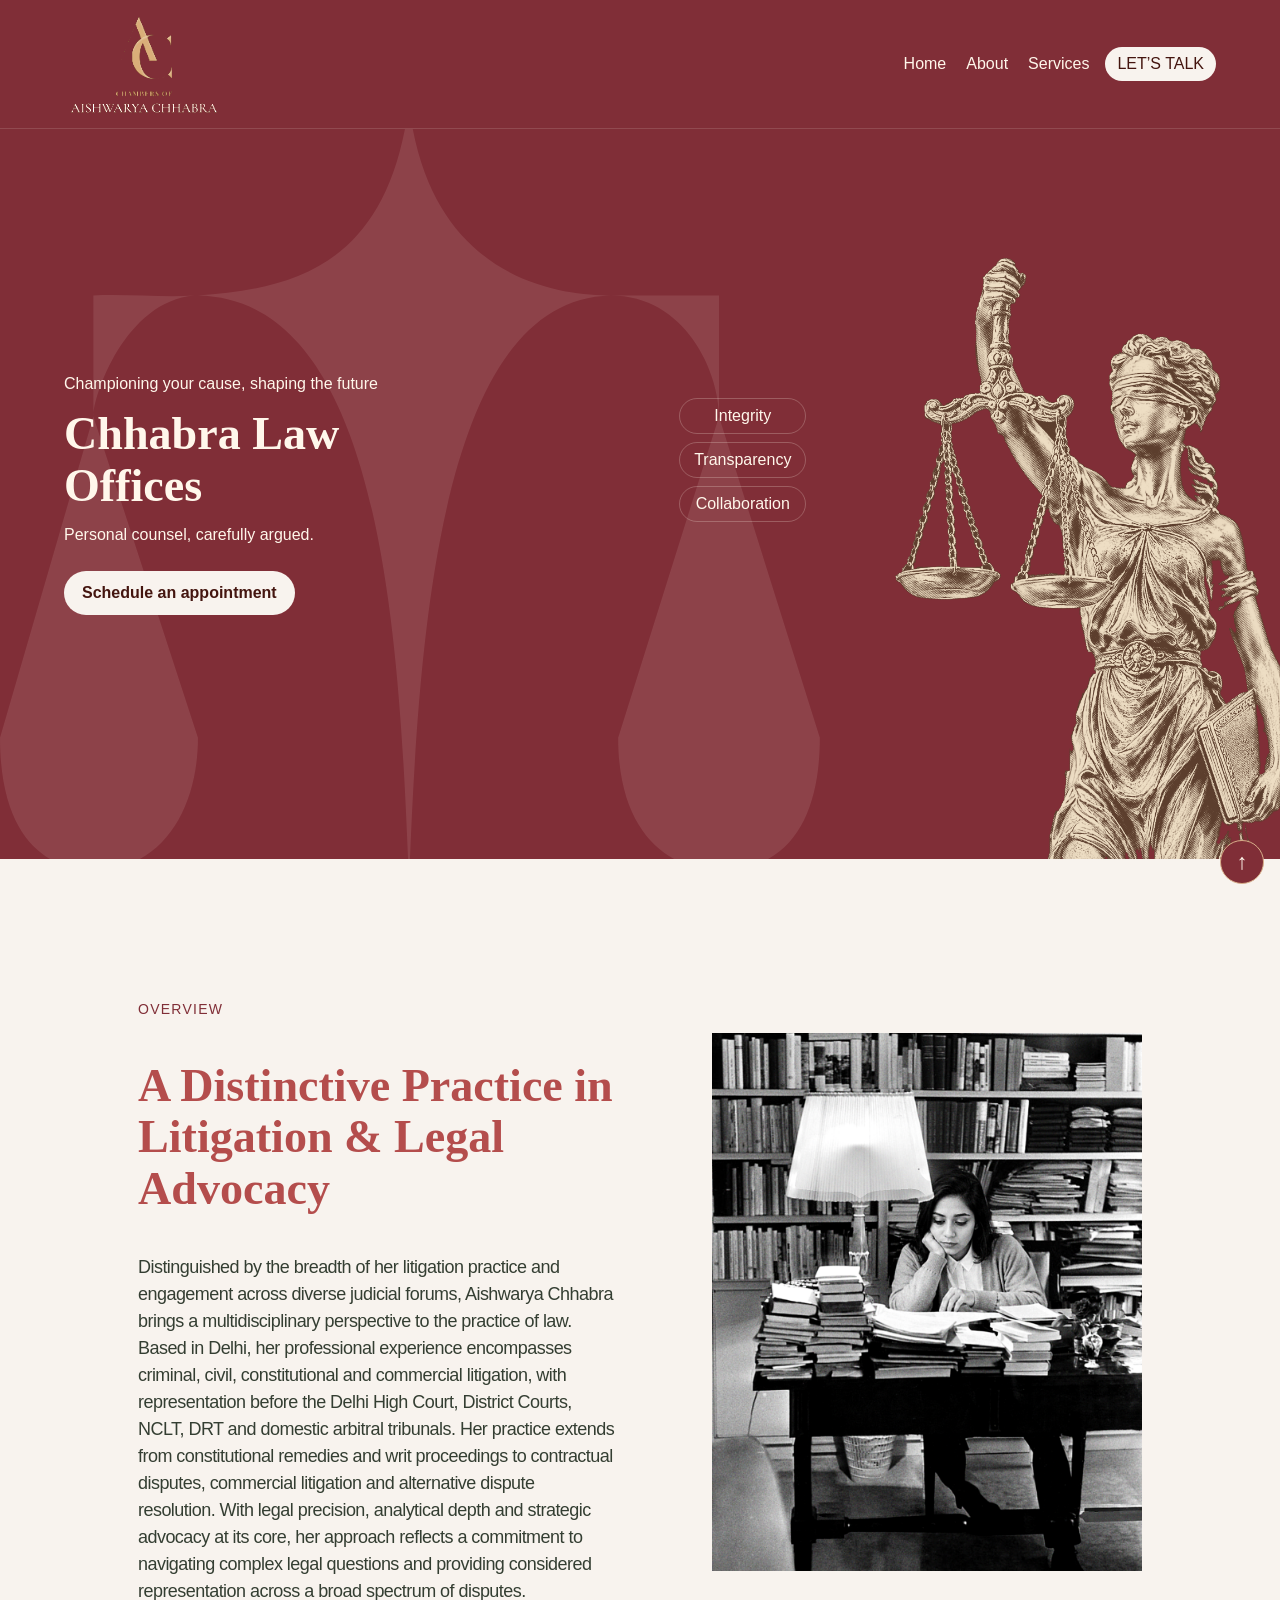
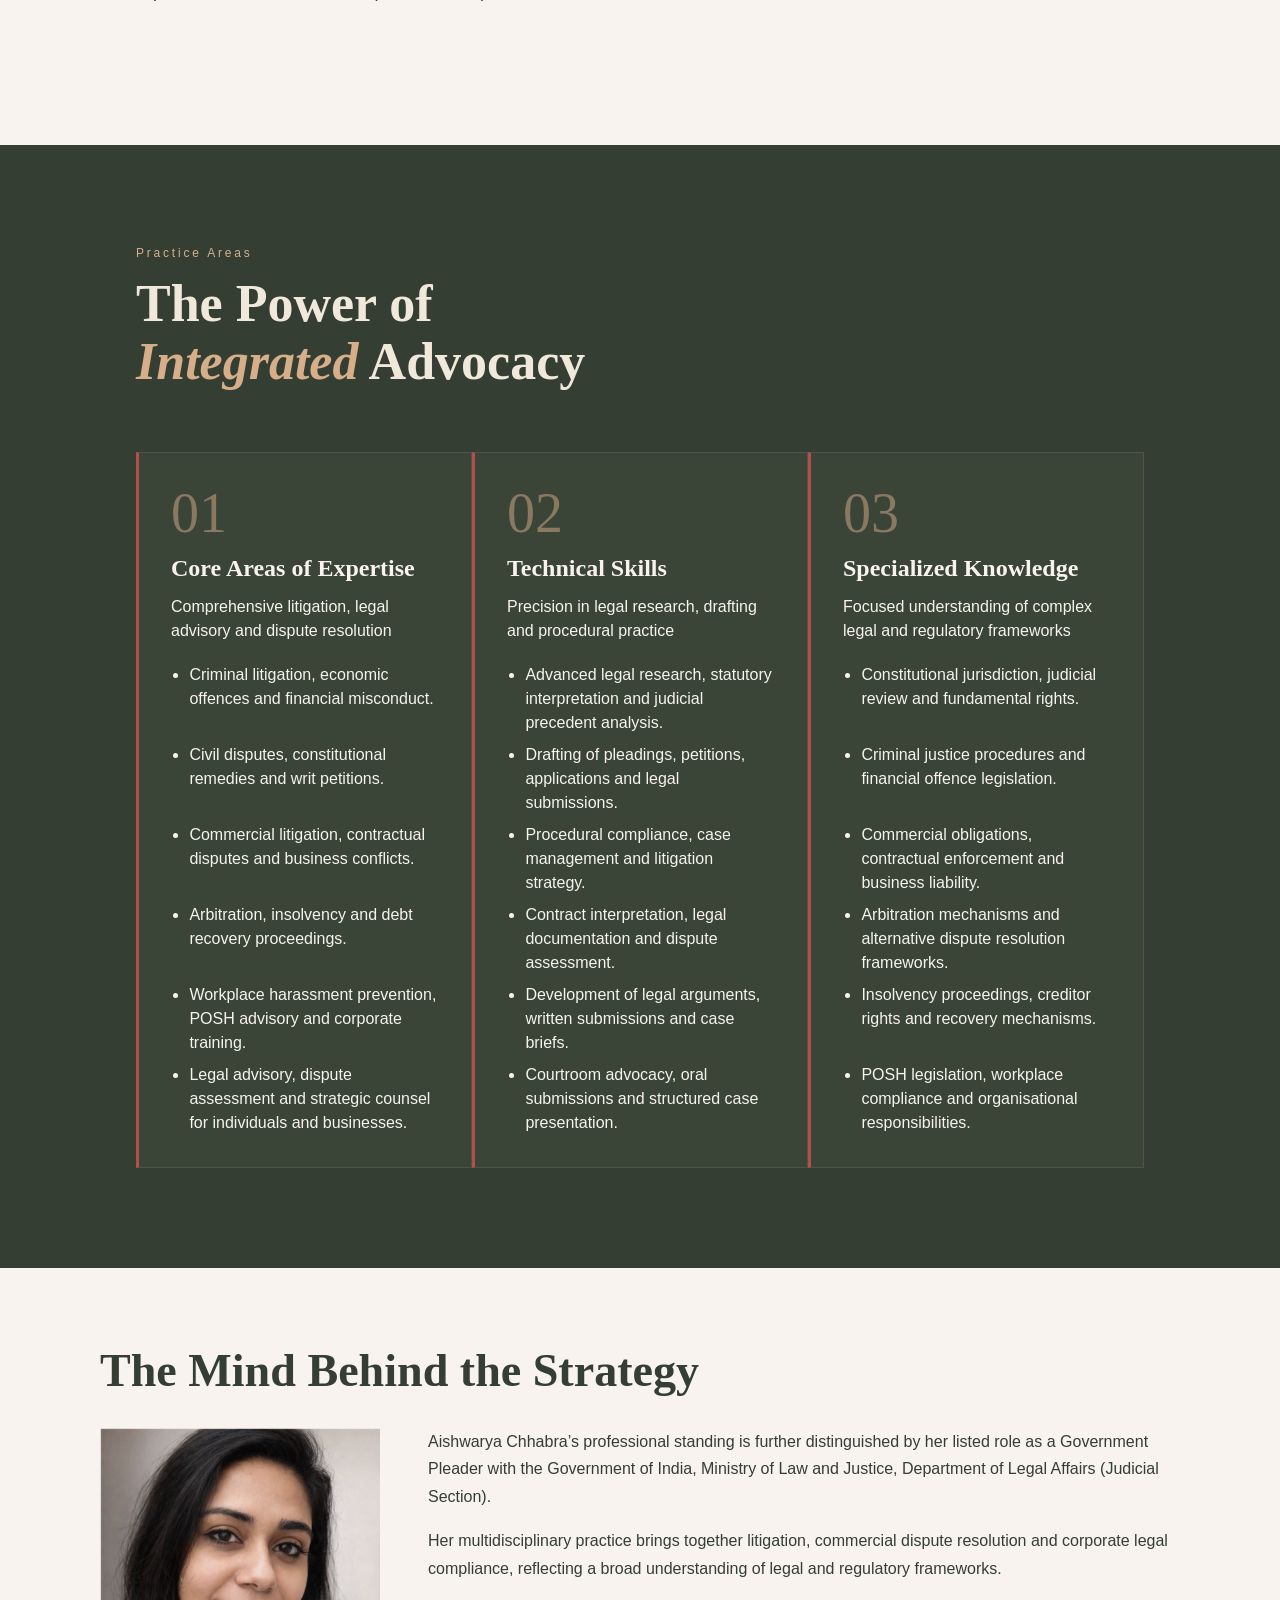
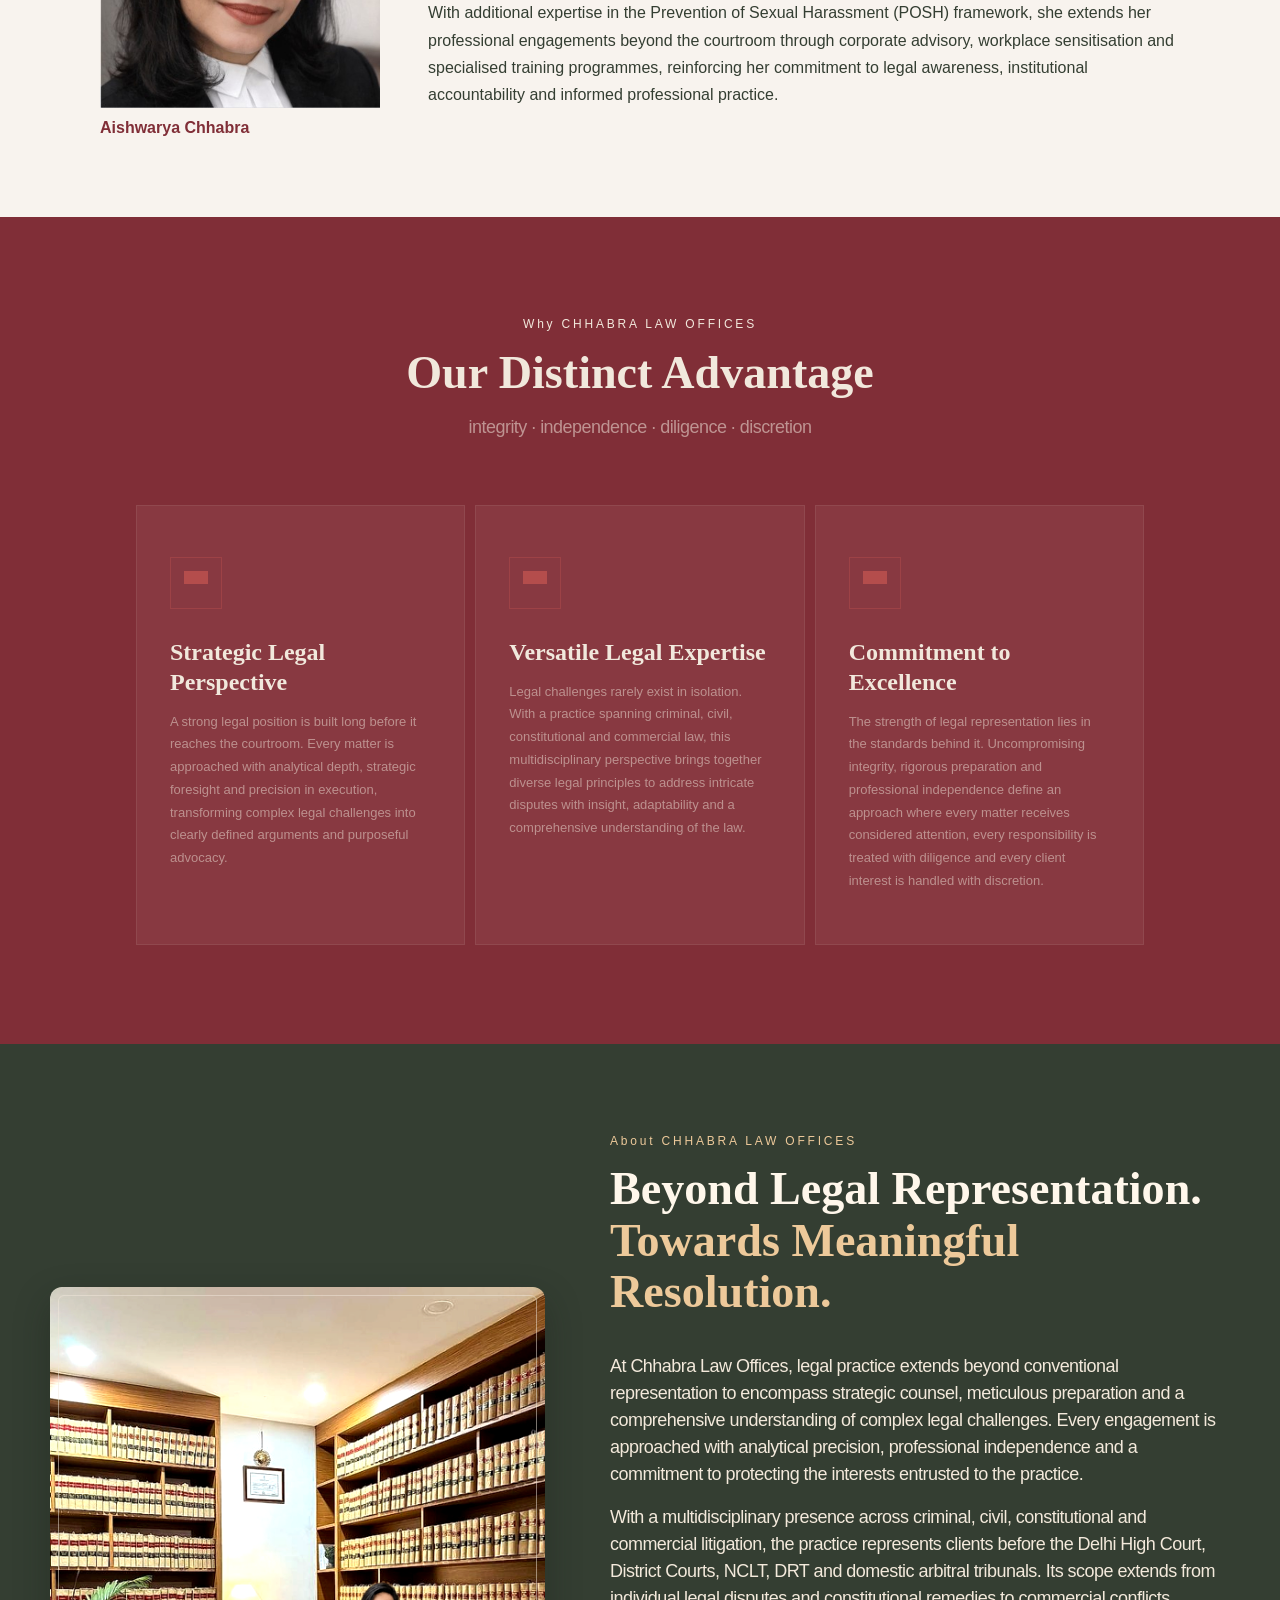
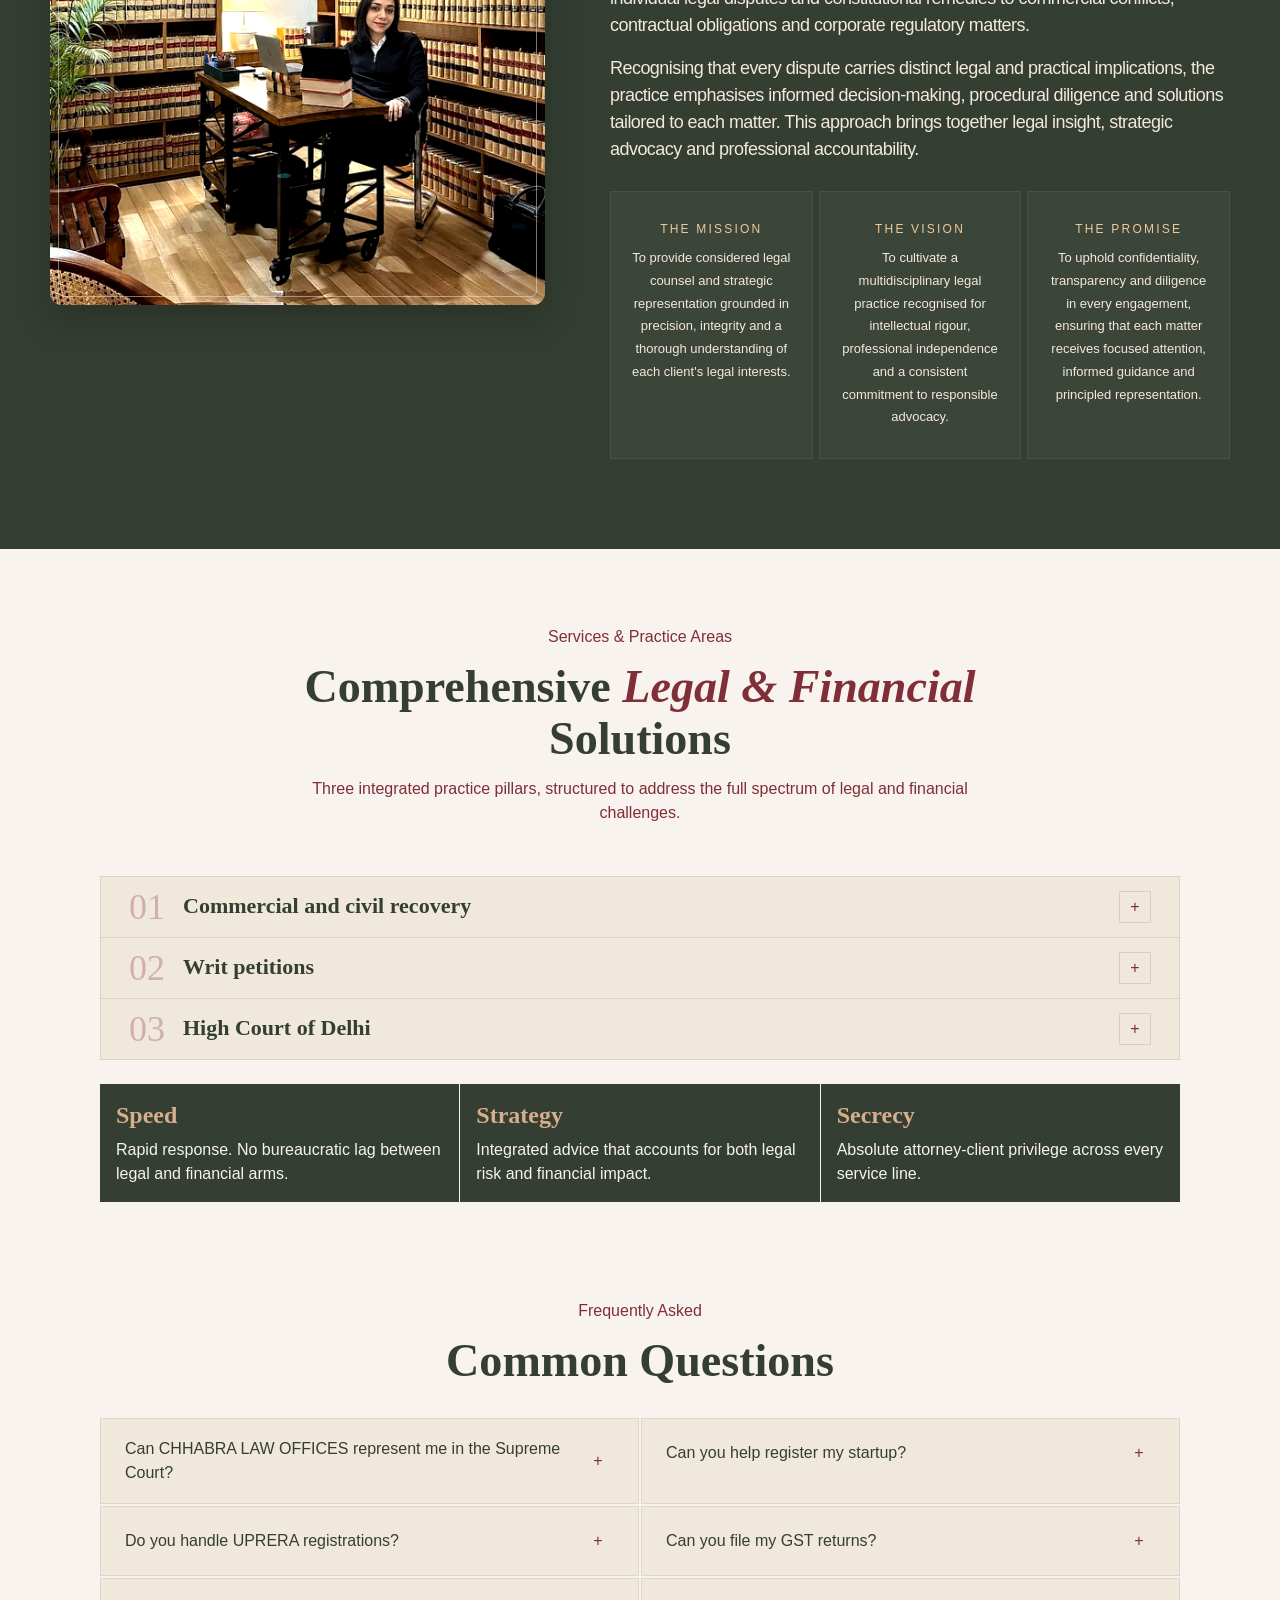
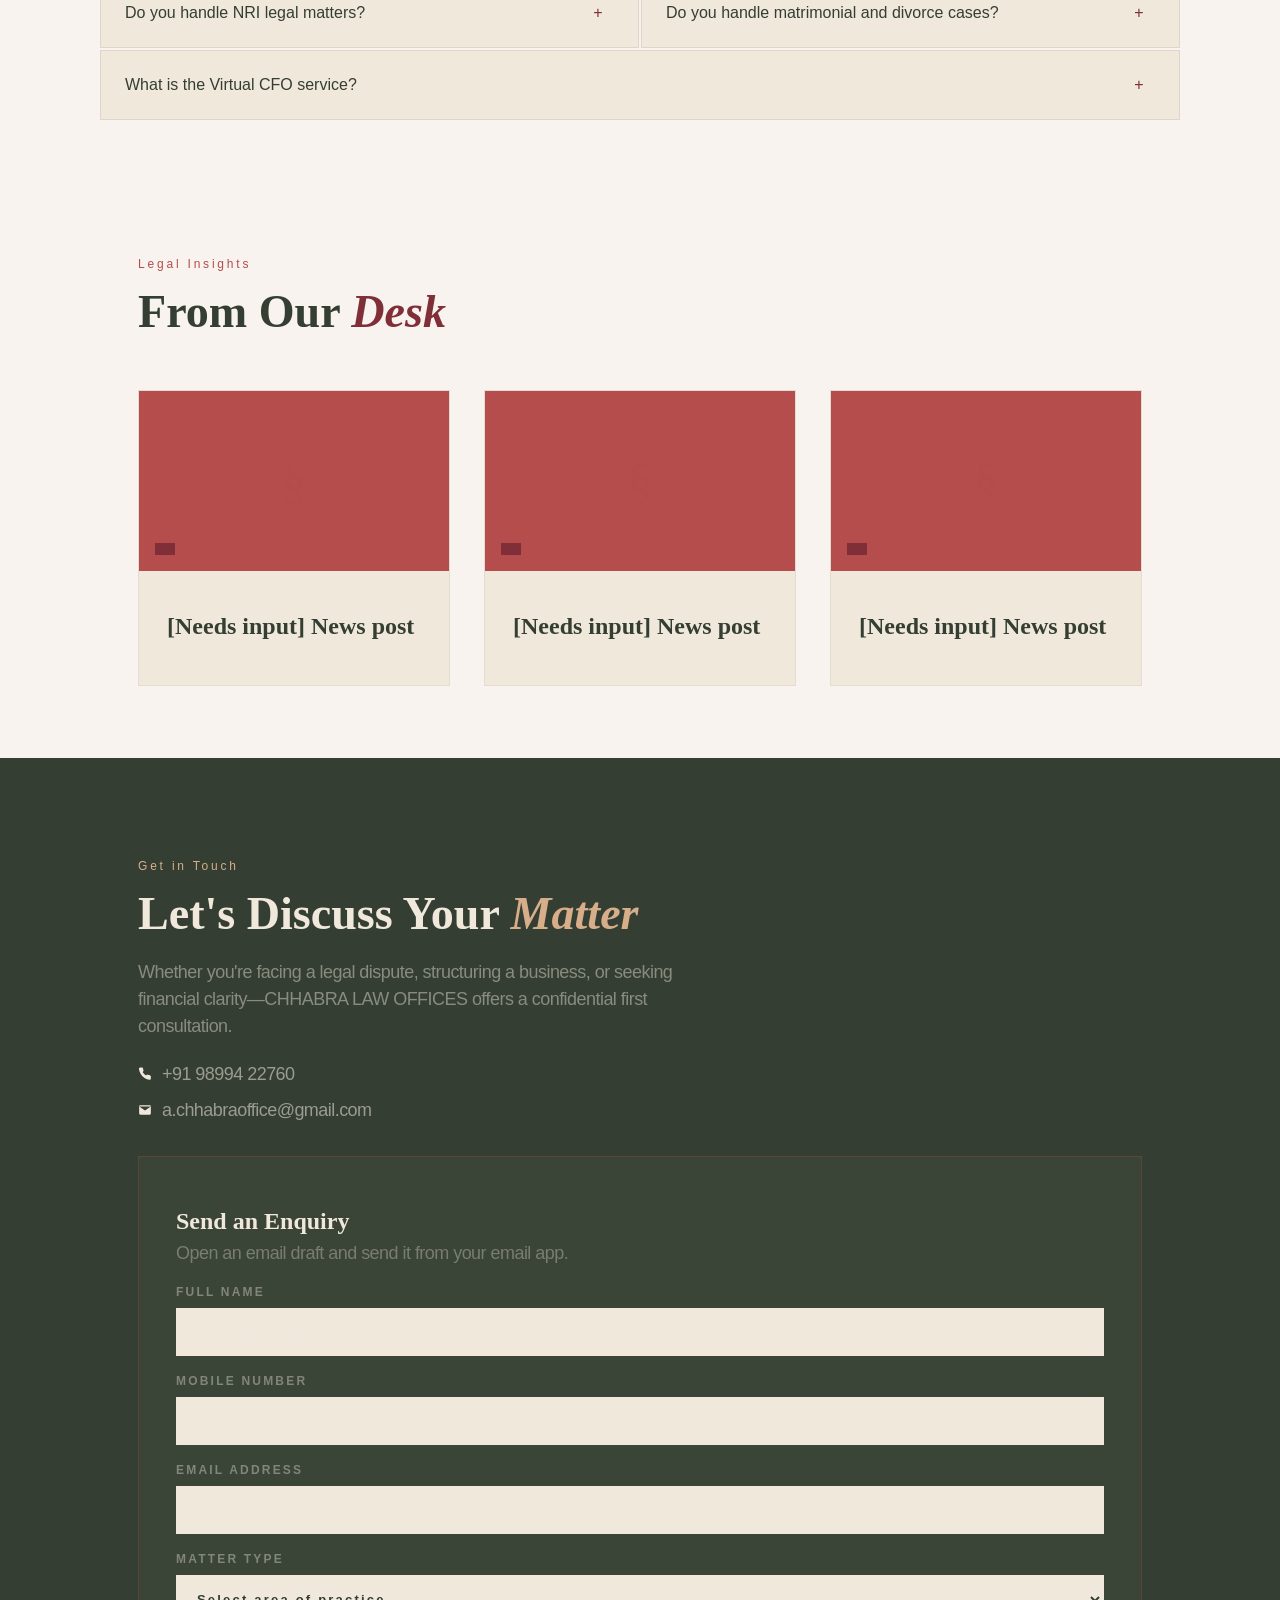
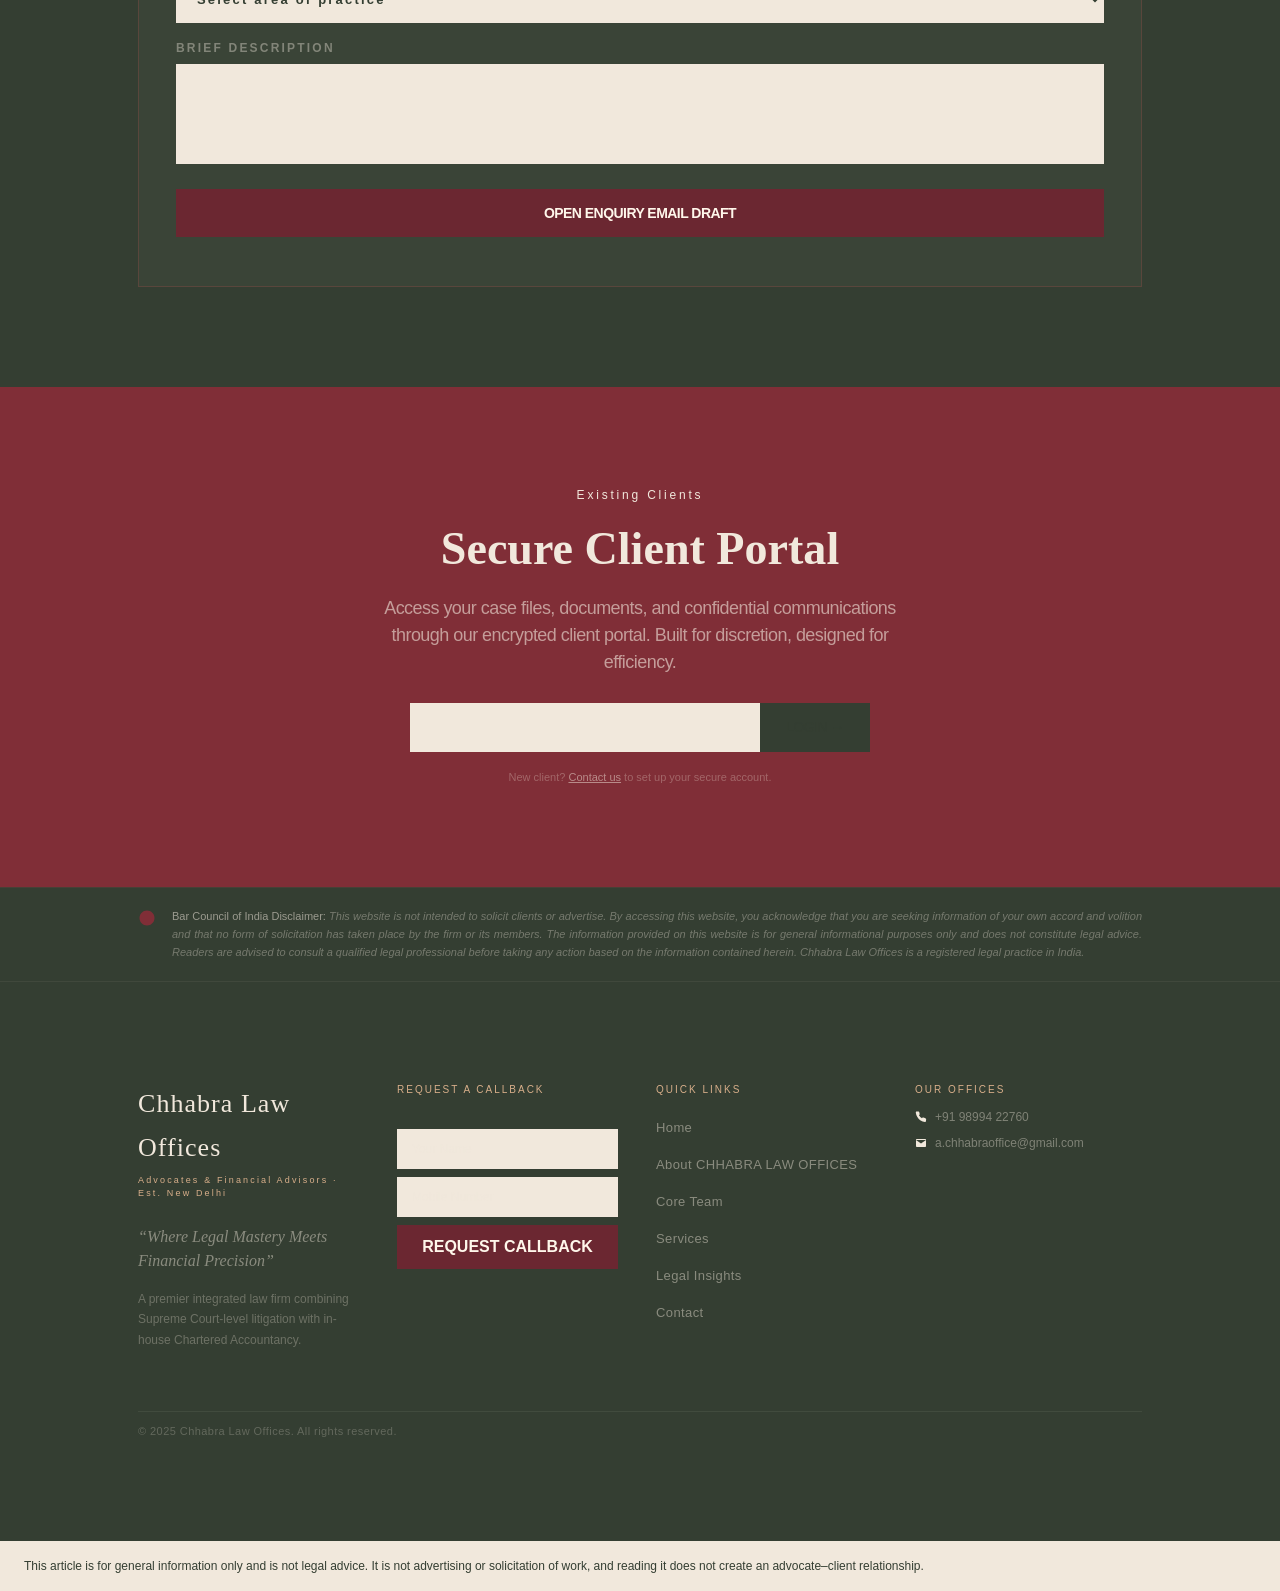
==== commit 2d27c744: "Restore full portrait and align biography" ====
--- a/index.html
+++ b/index.html
@@ -131,7 +131,11 @@
   <h2 id="team-heading">The Mind Behind the Strategy</h2>
   <div class="team-layout">
     <figure class="team-portrait"><img class="team-headshot" src="./assets/chhabra/aishwarya-chhabra.jpg" alt="Portrait of Aishwarya Chhabra" width="400" height="400" loading="lazy" decoding="async"><figcaption>Aishwarya Chhabra</figcaption></figure>
-    <p>Aishwarya Chhabra’s professional standing is further distinguished by her listed role as a Government Pleader with the Government of India, Ministry of Law and Justice, Department of Legal Affairs (Judicial Section). Her multidisciplinary practice brings together litigation, commercial dispute resolution and corporate legal compliance, reflecting a broad understanding of legal and regulatory frameworks. With additional expertise in the Prevention of Sexual Harassment (POSH) framework, she extends her professional engagements beyond the courtroom through corporate advisory, workplace sensitisation and specialised training programmes, reinforcing her commitment to legal awareness, institutional accountability and informed professional practice.</p>
+    <div class="team-biography">
+      <p>Aishwarya Chhabra’s professional standing is further distinguished by her listed role as a Government Pleader with the Government of India, Ministry of Law and Justice, Department of Legal Affairs (Judicial Section).</p>
+      <p>Her multidisciplinary practice brings together litigation, commercial dispute resolution and corporate legal compliance, reflecting a broad understanding of legal and regulatory frameworks.</p>
+      <p>With additional expertise in the Prevention of Sexual Harassment (POSH) framework, she extends her professional engagements beyond the courtroom through corporate advisory, workplace sensitisation and specialised training programmes, reinforcing her commitment to legal awareness, institutional accountability and informed professional practice.</p>
+    </div>
   </div>
 </section>
 <section data-sclf-d="ez60cfe-0" class="flex w-full flex-col items-center justify-center bg-[#6b1f2a] px-5 sm:px-8 md:px-16 lg:px-[136px] py-14 md:py-[99px] mx-auto overflow-hidden" data-sar-section="home/s05-content" data-sar-type="content" data-sclf-layout-section="s05-content" id="sclf-section-1j9s7m0"><div data-sclf-d="ez60cfe-1" class="flex w-full flex-col gap-12 md:gap-16"><div data-sclf-d="ez60cfe-2" class="flex flex-col items-center gap-[15px] text-center"><p data-sclf-d="ez60cfe-3" data-reveal="true" class="font-jost text-xs tracking-[2.8px] text-[#b8935a]" style="translate: none; rotate: none; scale: none; transform: translate(0px, 0px); opacity: 1;">Why CHHABRA LAW OFFICES</p><h2 data-sclf-d="ez60cfe-4" data-reveal="true" class="font-cormorant text-[36px] md:text-[50px] font-semibold leading-tight text-white" style="translate: none; rotate: none; scale: none; transform: translate(0px, 0px); opacity: 1;">Our Distinct Advantage</h2><p data-sclf-d="ez60cfe-5" data-reveal="true" class="max-w-[568px] font-jost text-base md:text-lg font-light leading-[27px] tracking-[-0.54px] text-white/55" style="translate: none; rotate: none; scale: none; transform: translate(0px, 0px); opacity: 1;">integrity · independence · diligence · discretion</p></div><div data-sclf-d="ez60cfe-6" class="grid grid-cols-1 sm:grid-cols-2 lg:grid-cols-3 gap-4 md:gap-2.5"><div data-sclf-d="ez60cfe-7" data-reveal="true" class="group flex flex-col border border-white/[0.08] bg-white/[0.06] px-6 sm:px-[33px] py-10 md:py-[51px] transition-colors duration-300 hover:bg-white/[0.1]" style="translate: none; rotate: none; scale: none; transform: translate(0px, 0px); opacity: 1;"><div data-sclf-d="ez60cfe-8" class="flex flex-col gap-7"><div data-sclf-d="ez60cfe-9" class="relative size-[52px] border border-[rgba(184,147,90,0.5)] transition-all duration-300 group-hover:border-[rgba(184,147,90,0.9)] group-hover:scale-105"><img data-sclf-d="ez60cfe-10" alt="" loading="lazy" width="24" height="24" decoding="async" data-nimg="1" class="absolute left-[13px] top-[13px]" style="color:transparent" src="data:image/svg+xml,%3Csvg%20xmlns%3D%22http%3A%2F%2Fwww.w3.org%2F2000%2Fsvg%22%20viewBox%3D%220%200%2016%209%22%3E%3Crect%20width%3D%2216%22%20height%3D%229%22%20fill%3D%22%23b44d4c%22%2F%3E%3C%2Fsvg%3E"></div><div data-sclf-d="ez60cfe-11" class="flex flex-col gap-3.5"><h3 data-sclf-d="ez60cfe-12" class="font-cormorant text-[22px] md:text-[26px] font-semibold leading-[29.9px] text-white">Strategic Legal Perspective</h3><p data-sclf-d="ez60cfe-13" class="font-jost text-[13px] font-light leading-[22.75px] text-white/50">A strong legal position is built long before it reaches the courtroom. Every matter is approached with analytical depth, strategic foresight and precision in execution, transforming complex legal challenges into clearly defined arguments and purposeful advocacy.</p></div></div></div><div data-sclf-d="ez60cfe-7" data-reveal="true" class="group flex flex-col border border-white/[0.08] bg-white/[0.06] px-6 sm:px-[33px] py-10 md:py-[51px] transition-colors duration-300 hover:bg-white/[0.1]" style="translate: none; rotate: none; scale: none; transform: translate(0px, 0px); opacity: 1;"><div data-sclf-d="ez60cfe-8" class="flex flex-col gap-7"><div data-sclf-d="ez60cfe-9" class="relative size-[52px] border border-[rgba(184,147,90,0.5)] transition-all duration-300 group-hover:border-[rgba(184,147,90,0.9)] group-hover:scale-105"><img data-sclf-d="ez60cfe-10" alt="" loading="lazy" width="24" height="24" decoding="async" data-nimg="1" class="absolute left-[13px] top-[13px]" style="color:transparent" src="data:image/svg+xml,%3Csvg%20xmlns%3D%22http%3A%2F%2Fwww.w3.org%2F2000%2Fsvg%22%20viewBox%3D%220%200%2016%209%22%3E%3Crect%20width%3D%2216%22%20height%3D%229%22%20fill%3D%22%23b44d4c%22%2F%3E%3C%2Fsvg%3E"></div><div data-sclf-d="ez60cfe-11" class="flex flex-col gap-3.5"><h3 data-sclf-d="ez60cfe-12" class="font-cormorant text-[22px] md:text-[26px] font-semibold leading-[29.9px] text-white">Versatile Legal Expertise</h3><p data-sclf-d="ez60cfe-13" class="font-jost text-[13px] font-light leading-[22.75px] text-white/50">Legal challenges rarely exist in isolation. With a practice spanning criminal, civil, constitutional and commercial law, this multidisciplinary perspective brings together diverse legal principles to address intricate disputes with insight, adaptability and a comprehensive understanding of the law.</p></div></div></div><div data-sclf-d="ez60cfe-7" data-reveal="true" class="group flex flex-col border border-white/[0.08] bg-white/[0.06] px-6 sm:px-[33px] py-10 md:py-[51px] transition-colors duration-300 hover:bg-white/[0.1]" style="translate: none; rotate: none; scale: none; transform: translate(0px, 0px); opacity: 1;"><div data-sclf-d="ez60cfe-8" class="flex flex-col gap-7"><div data-sclf-d="ez60cfe-9" class="relative size-[52px] border border-[rgba(184,147,90,0.5)] transition-all duration-300 group-hover:border-[rgba(184,147,90,0.9)] group-hover:scale-105"><img data-sclf-d="ez60cfe-10" alt="" loading="lazy" width="24" height="24" decoding="async" data-nimg="1" class="absolute left-[13px] top-[13px]" style="color:transparent" src="data:image/svg+xml,%3Csvg%20xmlns%3D%22http%3A%2F%2Fwww.w3.org%2F2000%2Fsvg%22%20viewBox%3D%220%200%2016%209%22%3E%3Crect%20width%3D%2216%22%20height%3D%229%22%20fill%3D%22%23b44d4c%22%2F%3E%3C%2Fsvg%3E"></div><div data-sclf-d="ez60cfe-11" class="flex flex-col gap-3.5"><h3 data-sclf-d="ez60cfe-12" class="font-cormorant text-[22px] md:text-[26px] font-semibold leading-[29.9px] text-white">Commitment to Excellence</h3><p data-sclf-d="ez60cfe-13" class="font-jost text-[13px] font-light leading-[22.75px] text-white/50">The strength of legal representation lies in the standards behind it. Uncompromising integrity, rigorous preparation and professional independence define an approach where every matter receives considered attention, every responsibility is treated with diligence and every client interest is handled with discretion.</p></div></div></div></div></div></section>
--- a/brand/brand.css
+++ b/brand/brand.css
@@ -1,3 +1,5 @@
+@import url("https://api.fontshare.com/v2/css?f[]=switzer@400&display=swap");
+
 /* Generated from site.config.json. */
 :root {
   --sar-color-primary: #b44d4c;
@@ -901,15 +903,21 @@
 
 .team-layout {
   display: grid;
-  grid-template-columns: minmax(0, 232px) minmax(0, 1fr);
-  align-items: start;
+  grid-template-columns: minmax(0, clamp(232px, 24vw, 280px)) minmax(0, 1fr);
+  align-items: stretch;
   gap: clamp(20px, 4vw, 48px);
 }
 
-.team-portrait { margin: 0; }
+.team-portrait {
+  display: flex;
+  flex-direction: column;
+  margin: 0;
+}
 .team-portrait img {
   width: 100%;
   height: auto;
+  aspect-ratio: 1;
+  object-fit: contain;
 }
 
 .team-portrait figcaption {
@@ -918,8 +926,14 @@
   font-weight: 600;
 }
 
-.team-layout > p {
-  max-width: 65ch;
+.team-biography {
+  display: flex;
+  flex-direction: column;
+  justify-content: space-between;
+  gap: 10px;
+}
+
+.team-biography p {
   margin: 0;
   font-size: 1rem;
   line-height: 1.7;
@@ -1029,3 +1043,34 @@
 }
 
 .overview-label { color: #802e37; font-size: .875rem; letter-spacing: .09em; text-transform: uppercase; }
+
+.home-header nav a,
+.home-header .appointment-trigger,
+header[data-sar-type="navigation"] :is(.sclf-navigation-link, .desktop-nav-appointment, .mobile-nav-appointment) {
+  font-family: Switzer, Arial, sans-serif;
+  font-size: 1rem;
+  font-weight: 400;
+  line-height: 1.3;
+  letter-spacing: 0;
+}
+
+@media (min-width: 768px) and (hover: hover) {
+  .home-header nav { gap: 20px; }
+
+  .home-header .desktop-nav-appointment {
+    padding: 7px 12px;
+  }
+
+}
+
+@media (min-width: 768px) {
+  .team-layout {
+    grid-template-rows: auto auto;
+    row-gap: 0;
+  }
+
+  .team-portrait { display: contents; }
+  .team-portrait img { grid-area: 1 / 1; }
+  .team-portrait figcaption { grid-area: 2 / 1; }
+  .team-biography { grid-area: 1 / 2; }
+}
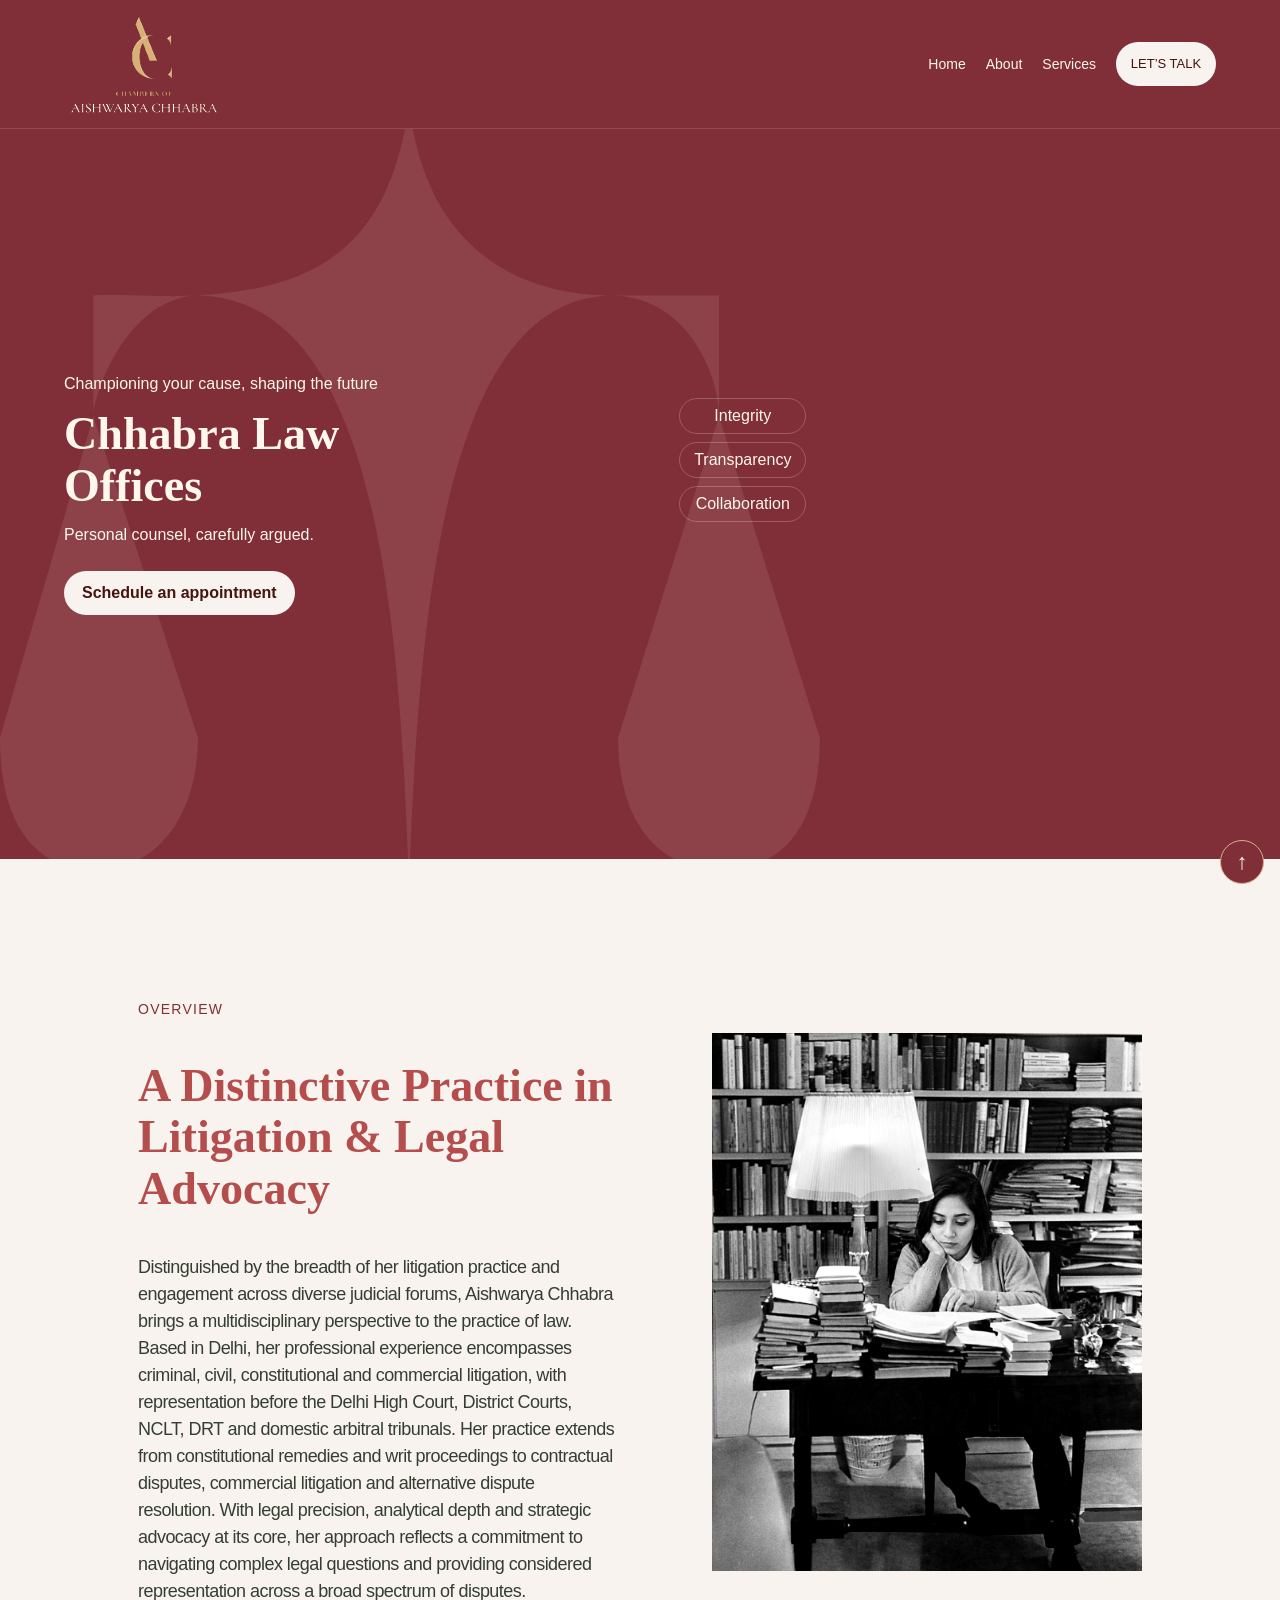
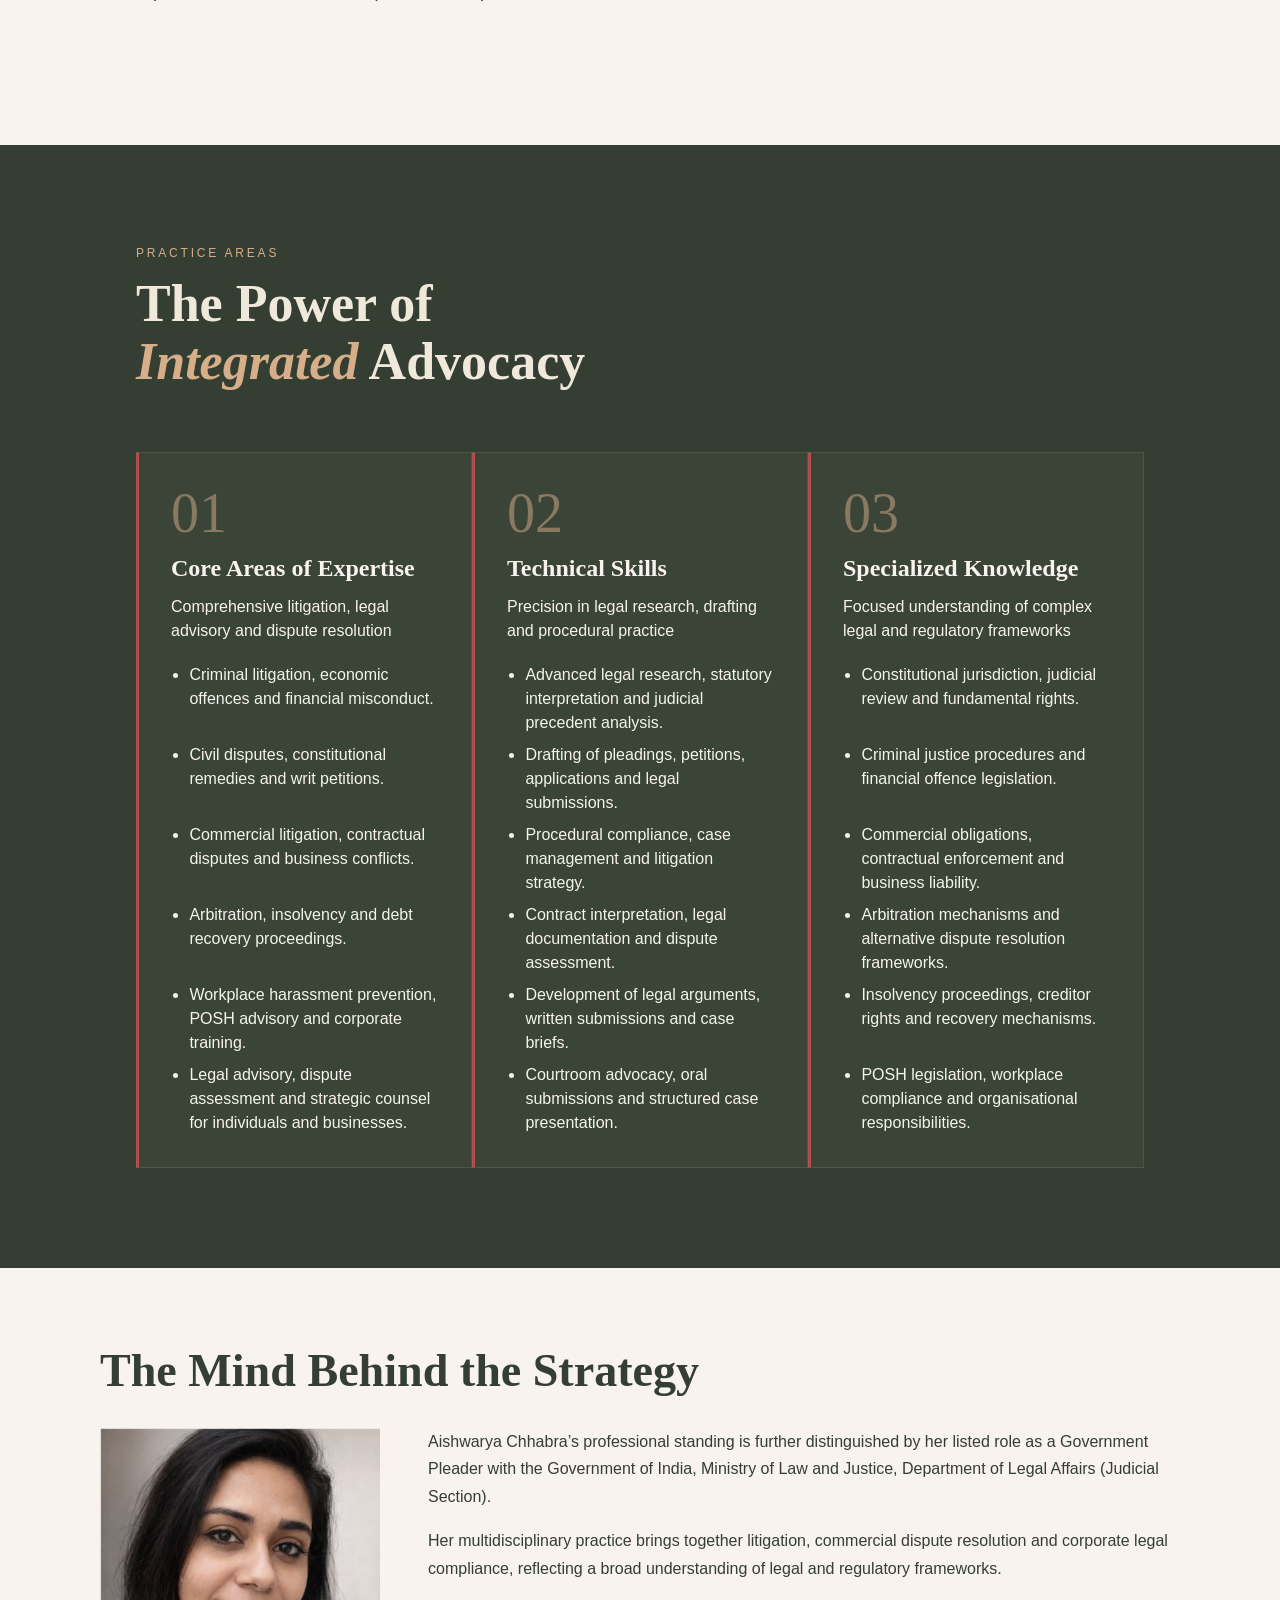
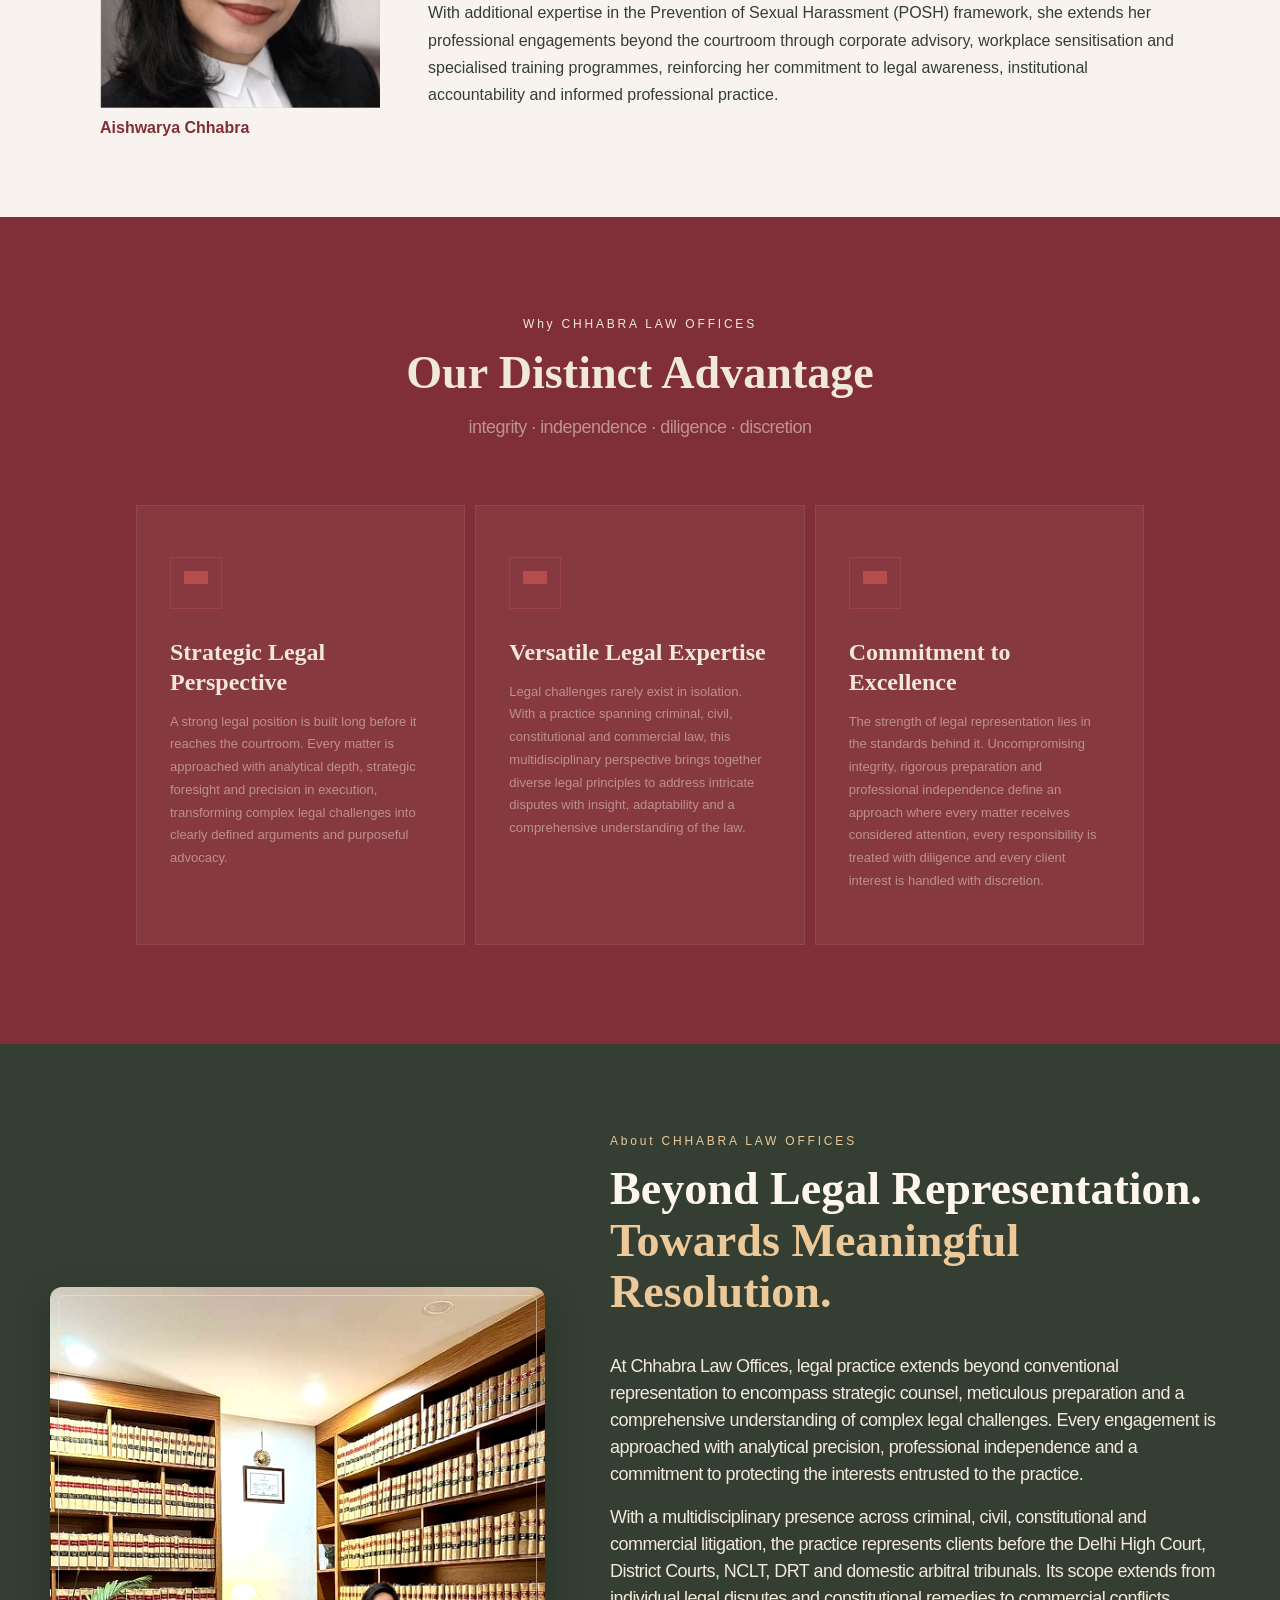
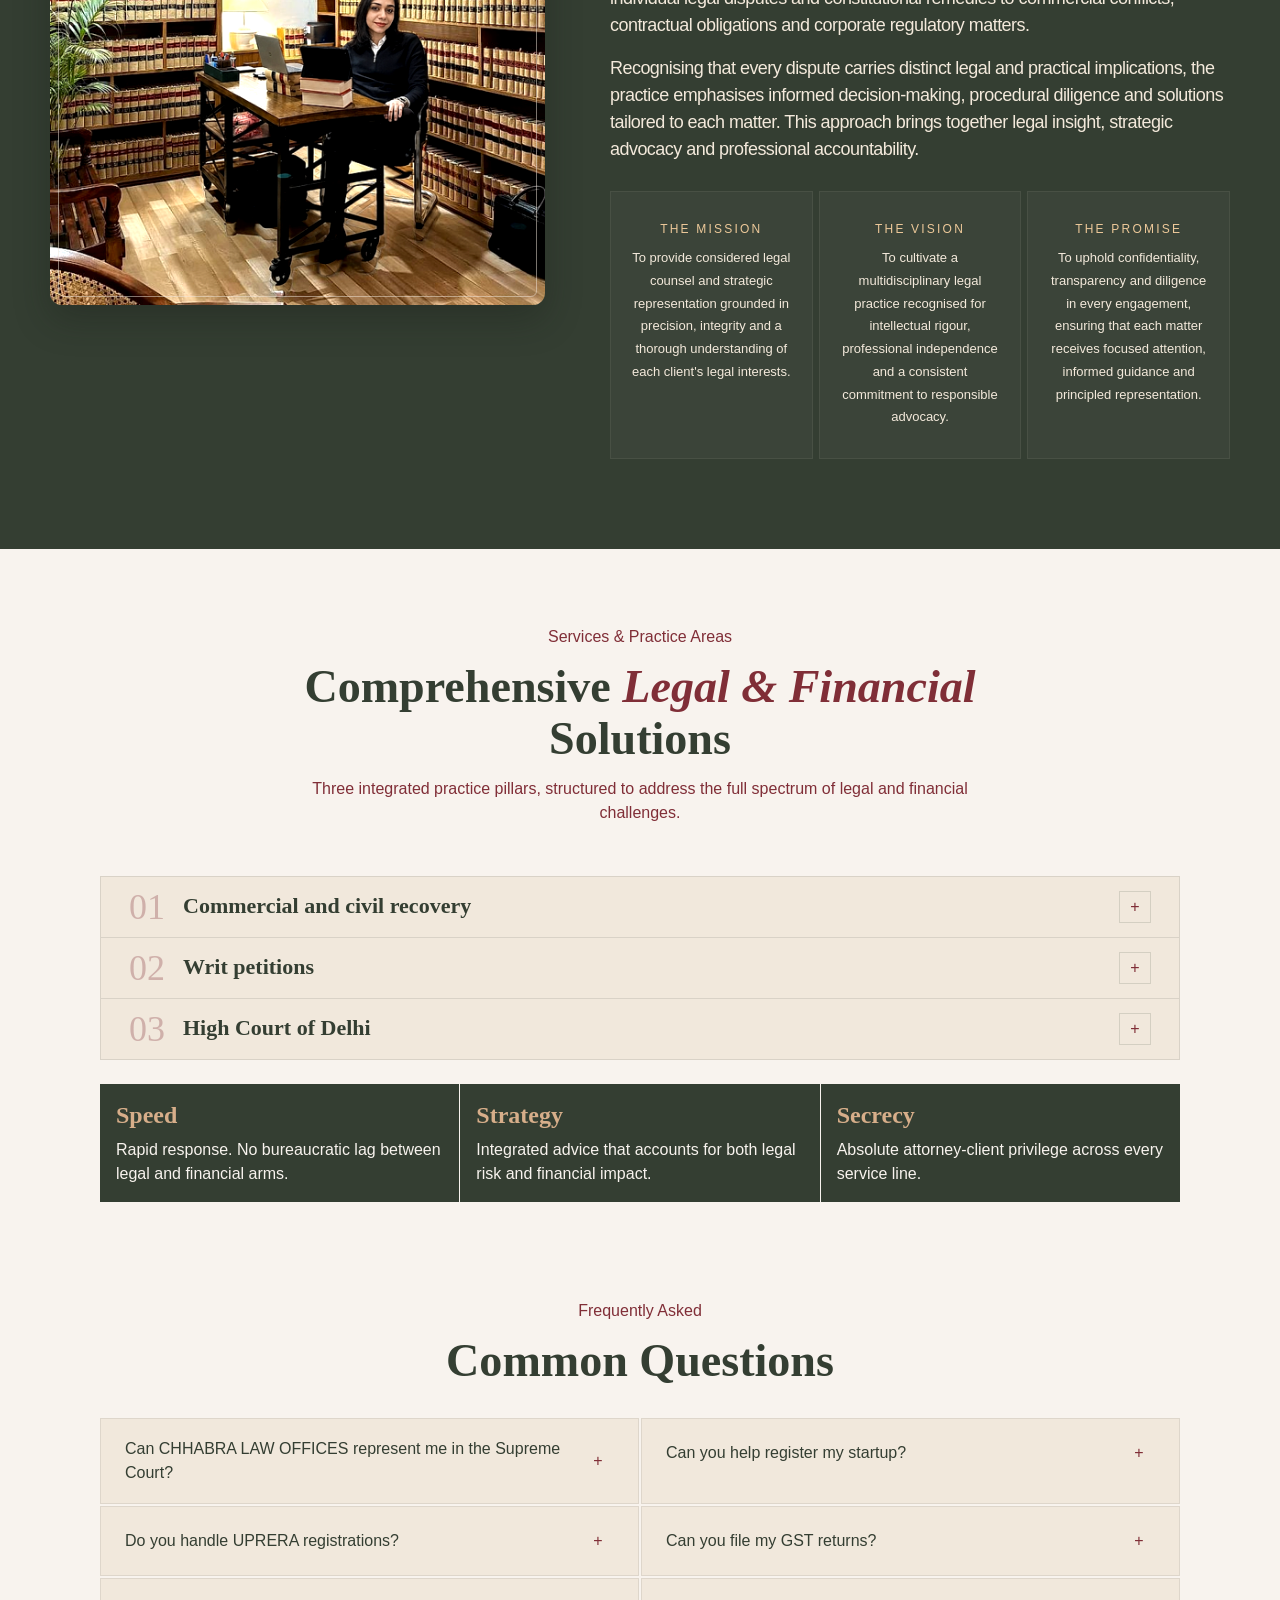
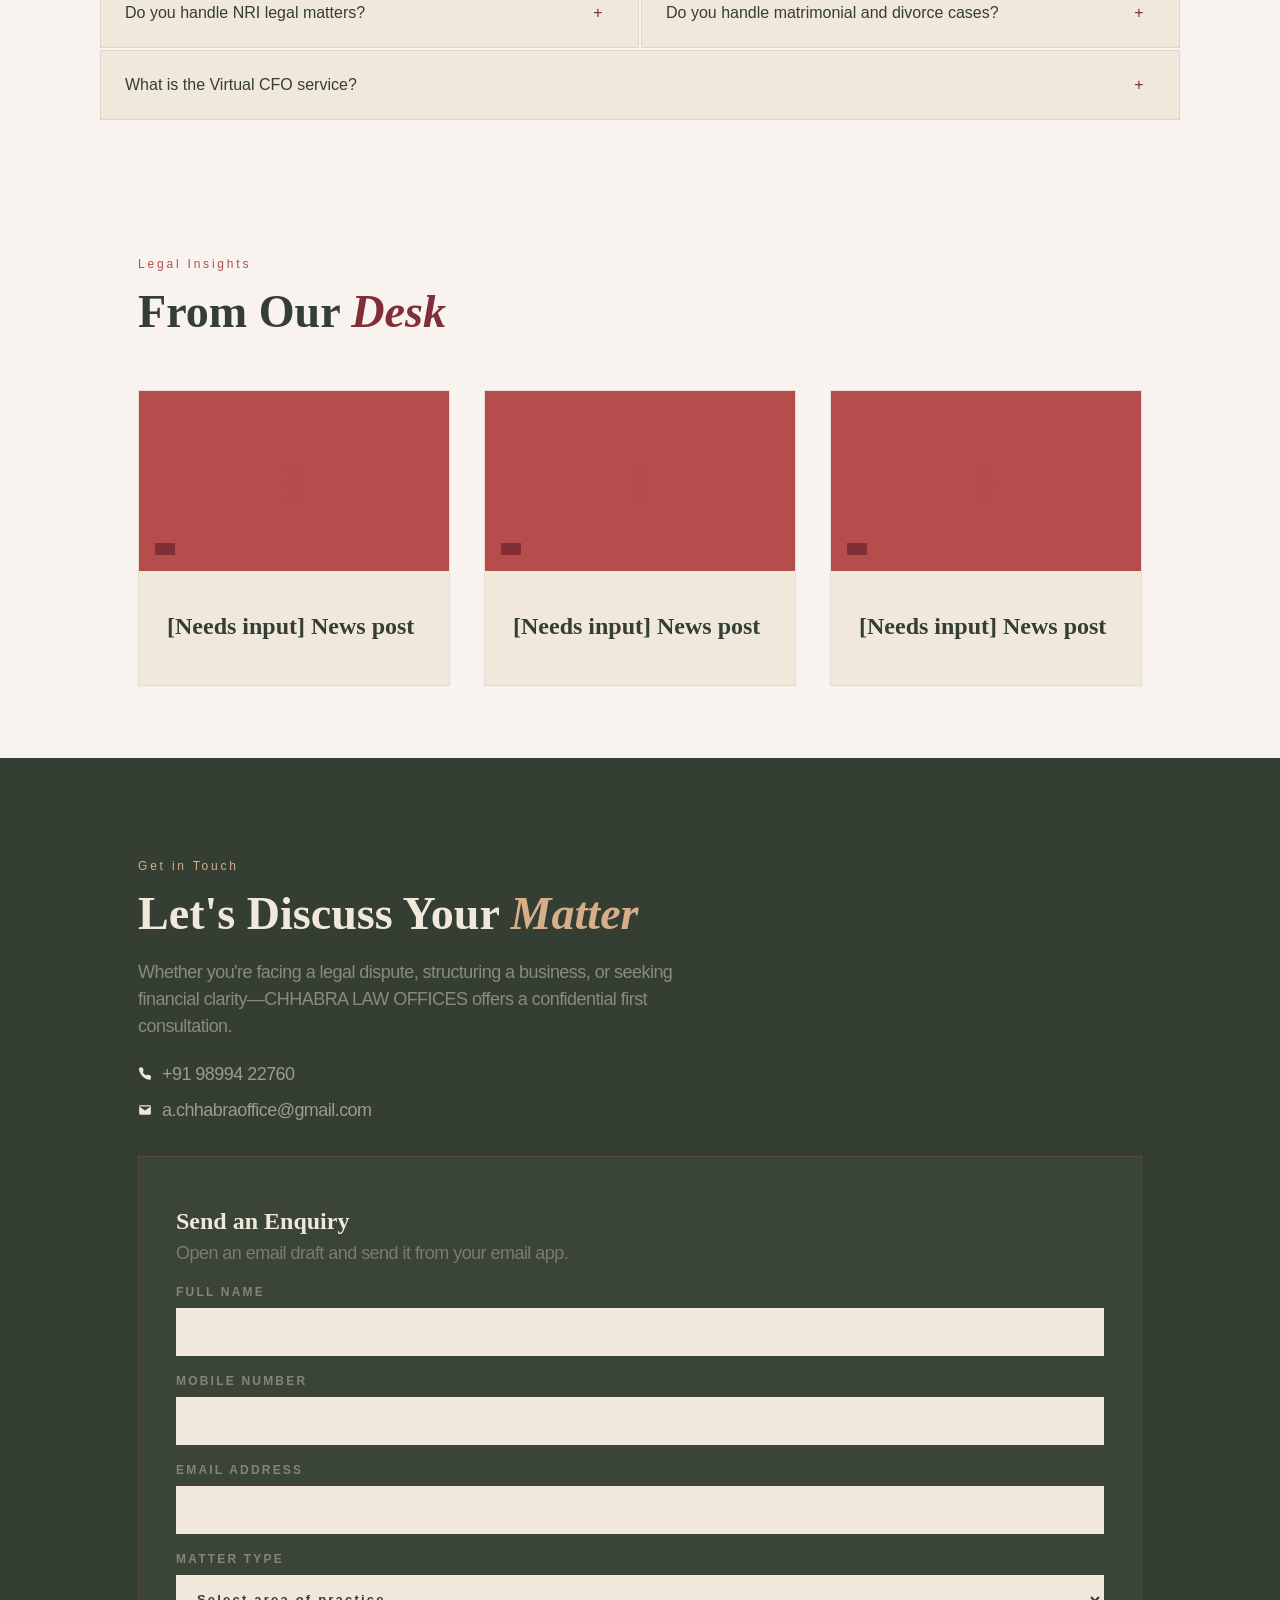
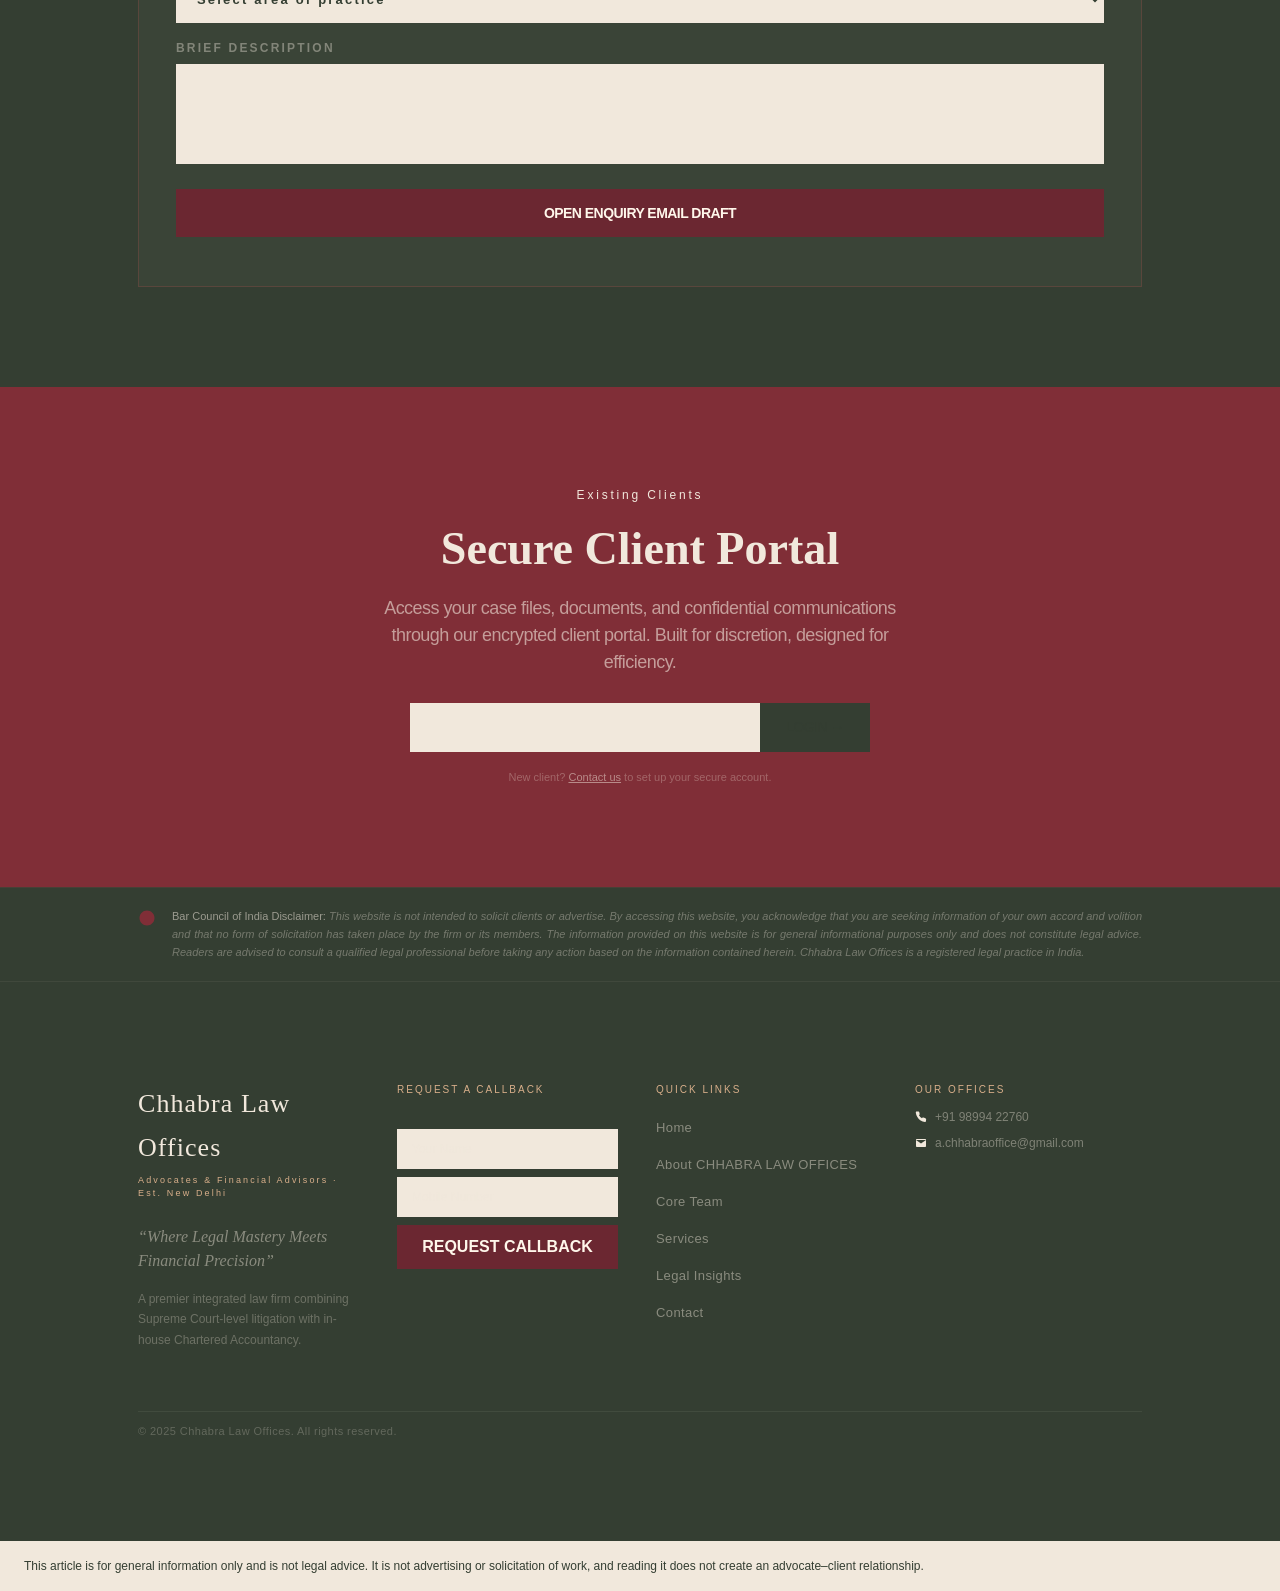
==== commit 1b134b70: "Uppercase the homepage practice areas label" ====
--- a/index.html
+++ b/index.html
@@ -122,7 +122,7 @@
   </div>
 </section>
 <section data-sclf-d="efq0qmr-0" class="flex w-full flex-col items-center justify-center bg-[#f8f3eb] px-5 sm:px-8 md:px-16 lg:px-[138px] py-16 md:py-[140px] mx-auto overflow-hidden" data-sar-section="home/s02-content" data-sar-type="content" data-sclf-layout-section="s02-content" id="sclf-section-xt07ad"><div data-sclf-d="efq0qmr-1" class="flex w-full flex-col md:flex-row items-center justify-center gap-10 md:gap-[97px]"><div data-sclf-d="efq0qmr-2" class="flex flex-1 flex-col gap-8 md:gap-10"><p class="overview-label">Overview</p><h2 data-sclf-d="efq0qmr-3" data-reveal="true" class="font-cormorant text-[32px] md:text-[40px] font-bold leading-tight text-[#b18d59]" style="translate: none; rotate: none; scale: none; transform: translate(0px, 0px); opacity: 1;">A Distinctive Practice in Litigation &amp; Legal Advocacy</h2><p data-sclf-d="efq0qmr-4" data-reveal="true" class="font-jost text-base md:text-lg font-light leading-[27px] tracking-[-0.54px] text-[#353a3c]" style="translate: none; rotate: none; scale: none; transform: translate(0px, 0px); opacity: 1;">Distinguished by the breadth of her litigation practice and engagement across diverse judicial forums, Aishwarya Chhabra brings a multidisciplinary perspective to the practice of law. Based in Delhi, her professional experience encompasses criminal, civil, constitutional and commercial litigation, with representation before the Delhi High Court, District Courts, NCLT, DRT and domestic arbitral tribunals. Her practice extends from constitutional remedies and writ proceedings to contractual disputes, commercial litigation and alternative dispute resolution. With legal precision, analytical depth and strategic advocacy at its core, her approach reflects a commitment to navigating complex legal questions and providing considered representation across a broad spectrum of disputes.</p></div><div data-sclf-d="efq0qmr-5" class="relative flex w-full md:w-[558px] shrink-0 flex-col items-center md:items-end gap-3 md:gap-1.5 mt-8 md:mt-0"><div data-sclf-d="efq0qmr-6" data-reveal="true" class="relative h-[280px] sm:h-[360px] md:h-[443px] w-[90%] sm:w-full overflow-hidden group cursor-default" style="translate: none; rotate: none; scale: none; transform: translate(0px, 0px); opacity: 1;"><img class="excellence-photo" src="./assets/chhabra/defining-excellence.png" alt="Aishwarya Chhabra reading at a desk surrounded by books" width="1080" height="1350" loading="lazy" decoding="async"></div></div></div></section>
-<section data-sclf-d="e13vwoh2-0" id="services" class="flex w-full flex-col items-center justify-center bg-[#1a1a1a] px-5 sm:px-8 md:px-16 lg:px-[136px] py-16 md:py-[100px] mx-auto overflow-hidden" data-sar-section="home/s03-cards" data-sar-type="cards" data-sclf-layout-section="s03-cards"><div data-sclf-d="e13vwoh2-1" class="flex w-full flex-col gap-10 md:gap-[60px]"><div data-sclf-d="e13vwoh2-2" class="flex flex-col md:flex-row items-start md:items-end justify-between gap-6 md:gap-8"><div data-sclf-d="e13vwoh2-3" data-reveal="true" class="flex w-full md:w-[388px] flex-col gap-3.5" style="translate: none; rotate: none; scale: none; transform: translate(0px, 0px); opacity: 1;"><p data-sclf-d="e13vwoh2-4" class="font-jost text-xs tracking-[2.8px] text-[#b8935a]">Practice Areas</p><h2 data-sclf-d="e13vwoh2-5" class="font-cormorant text-[24px] md:text-[40px] font-semibold leading-tight text-white">The Power of <span class="expertise-heading-line"><em class="text-[#b8935a]">Integrated</em> Advocacy</span></h2></div></div><div class="expertise-grid">
+<section data-sclf-d="e13vwoh2-0" id="services" class="flex w-full flex-col items-center justify-center bg-[#1a1a1a] px-5 sm:px-8 md:px-16 lg:px-[136px] py-16 md:py-[100px] mx-auto overflow-hidden" data-sar-section="home/s03-cards" data-sar-type="cards" data-sclf-layout-section="s03-cards"><div data-sclf-d="e13vwoh2-1" class="flex w-full flex-col gap-10 md:gap-[60px]"><div data-sclf-d="e13vwoh2-2" class="flex flex-col md:flex-row items-start md:items-end justify-between gap-6 md:gap-8"><div data-sclf-d="e13vwoh2-3" data-reveal="true" class="flex w-full md:w-[388px] flex-col gap-3.5" style="translate: none; rotate: none; scale: none; transform: translate(0px, 0px); opacity: 1;"><p data-sclf-d="e13vwoh2-4" class="font-jost text-xs tracking-[2.8px] text-[#b8935a]">PRACTICE AREAS</p><h2 data-sclf-d="e13vwoh2-5" class="font-cormorant text-[24px] md:text-[40px] font-semibold leading-tight text-white">The Power of <span class="expertise-heading-line"><em class="text-[#b8935a]">Integrated</em> Advocacy</span></h2></div></div><div class="expertise-grid">
 <article class="expertise-card"><p class="expertise-number" aria-hidden="true">01</p><h3>Core Areas of Expertise</h3><p>Comprehensive litigation, legal advisory and dispute resolution</p><ul><li>Criminal litigation, economic offences and financial misconduct.</li><li>Civil disputes, constitutional remedies and writ petitions.</li><li>Commercial litigation, contractual disputes and business conflicts.</li><li>Arbitration, insolvency and debt recovery proceedings.</li><li>Workplace harassment prevention, POSH advisory and corporate training.</li><li>Legal advisory, dispute assessment and strategic counsel for individuals and businesses.</li></ul></article>
 <article class="expertise-card"><p class="expertise-number" aria-hidden="true">02</p><h3>Technical Skills</h3><p>Precision in legal research, drafting and procedural practice</p><ul><li>Advanced legal research, statutory interpretation and judicial precedent analysis.</li><li>Drafting of pleadings, petitions, applications and legal submissions.</li><li>Procedural compliance, case management and litigation strategy.</li><li>Contract interpretation, legal documentation and dispute assessment.</li><li>Development of legal arguments, written submissions and case briefs.</li><li>Courtroom advocacy, oral submissions and structured case presentation.</li></ul></article>
 <article class="expertise-card"><p class="expertise-number" aria-hidden="true">03</p><h3>Specialized Knowledge</h3><p>Focused understanding of complex legal and regulatory frameworks</p><ul><li>Constitutional jurisdiction, judicial review and fundamental rights.</li><li>Criminal justice procedures and financial offence legislation.</li><li>Commercial obligations, contractual enforcement and business liability.</li><li>Arbitration mechanisms and alternative dispute resolution frameworks.</li><li>Insolvency proceedings, creditor rights and recovery mechanisms.</li><li>POSH legislation, workplace compliance and organisational responsibilities.</li></ul></article>
--- a/brand/brand.css
+++ b/brand/brand.css
@@ -1055,12 +1055,20 @@
 }
 
 @media (min-width: 768px) and (hover: hover) {
-  .home-header nav { gap: 20px; }
+  .home-header {
+    --desktop-nav-gap: 20px;
+    column-gap: var(--desktop-nav-gap);
+  }
+
+  .home-header nav { gap: var(--desktop-nav-gap); }
+  .home-header nav a { font-size: .875rem; }
 
   .home-header .desktop-nav-appointment {
-    padding: 7px 12px;
-  }
-
+    min-width: 100px;
+    min-height: 44px;
+    padding: 8px 12px;
+    font-size: .8125rem;
+  }
 }
 
 @media (min-width: 768px) {
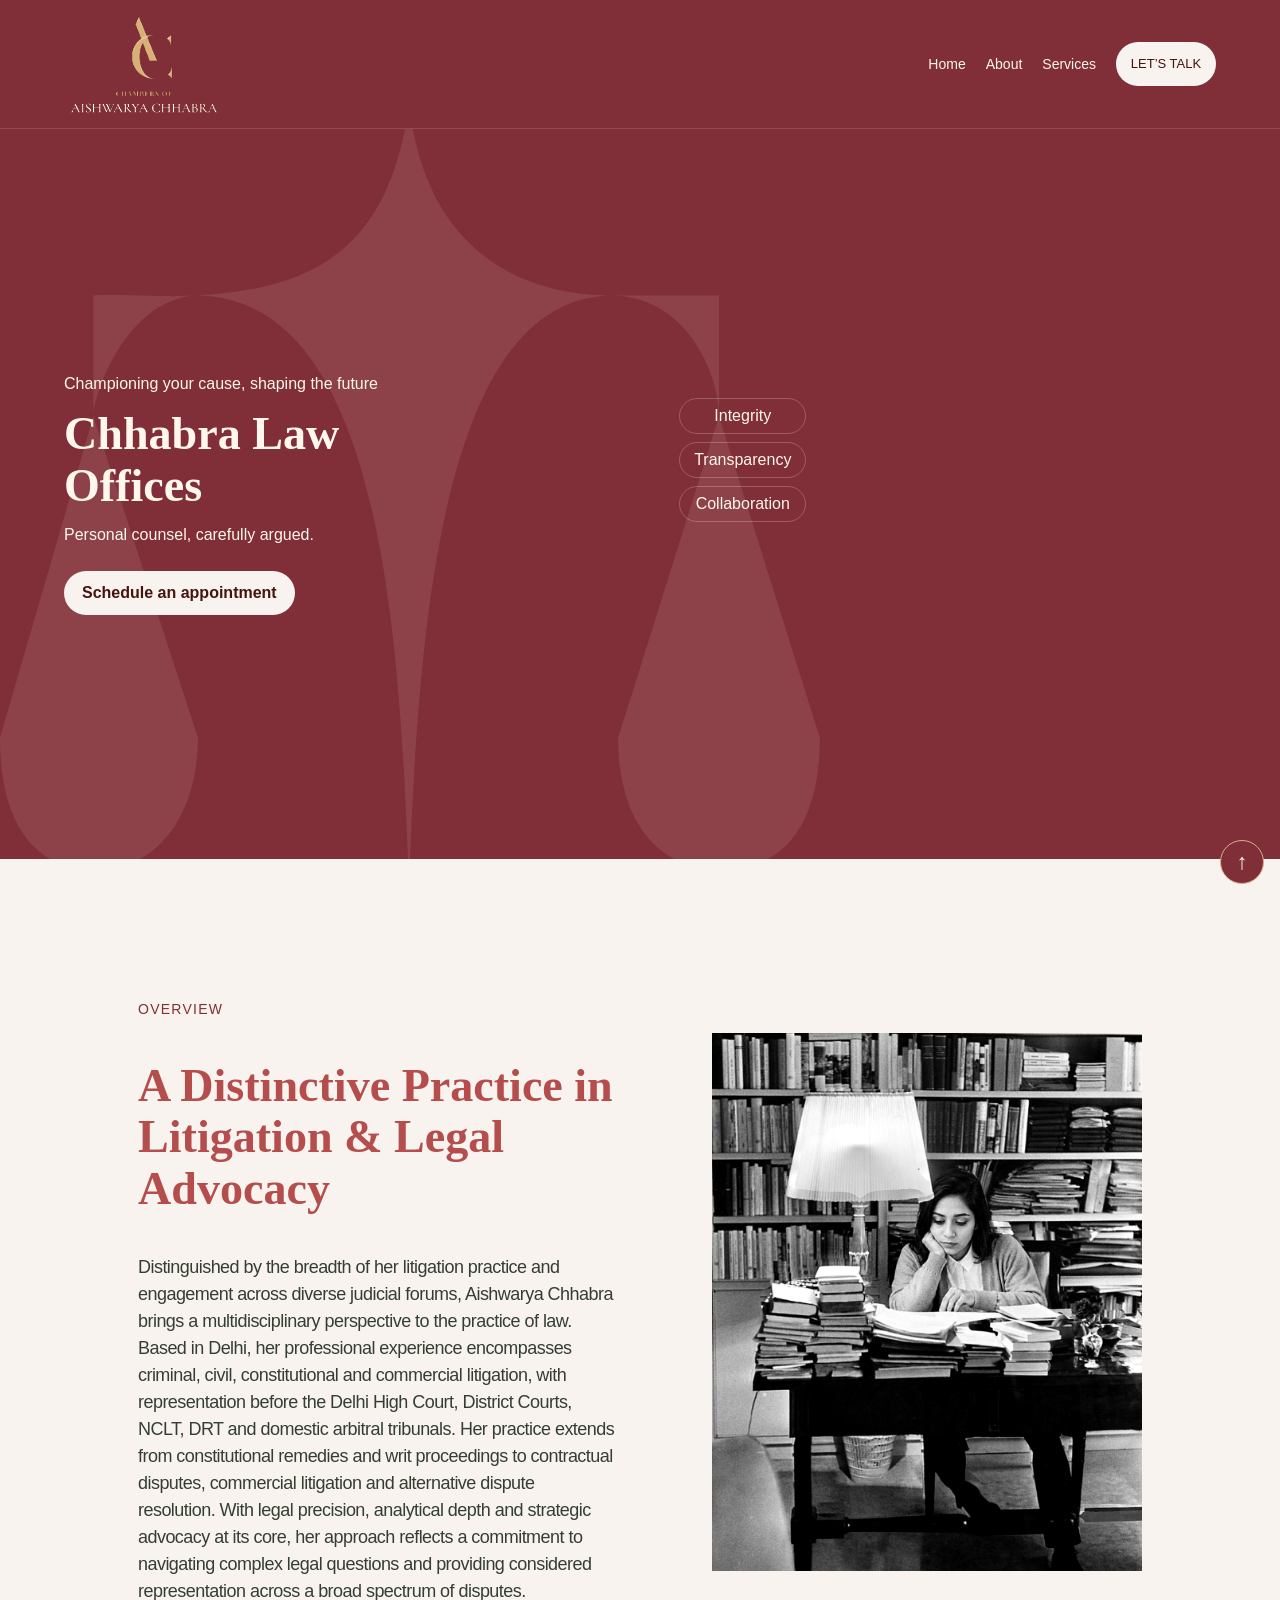
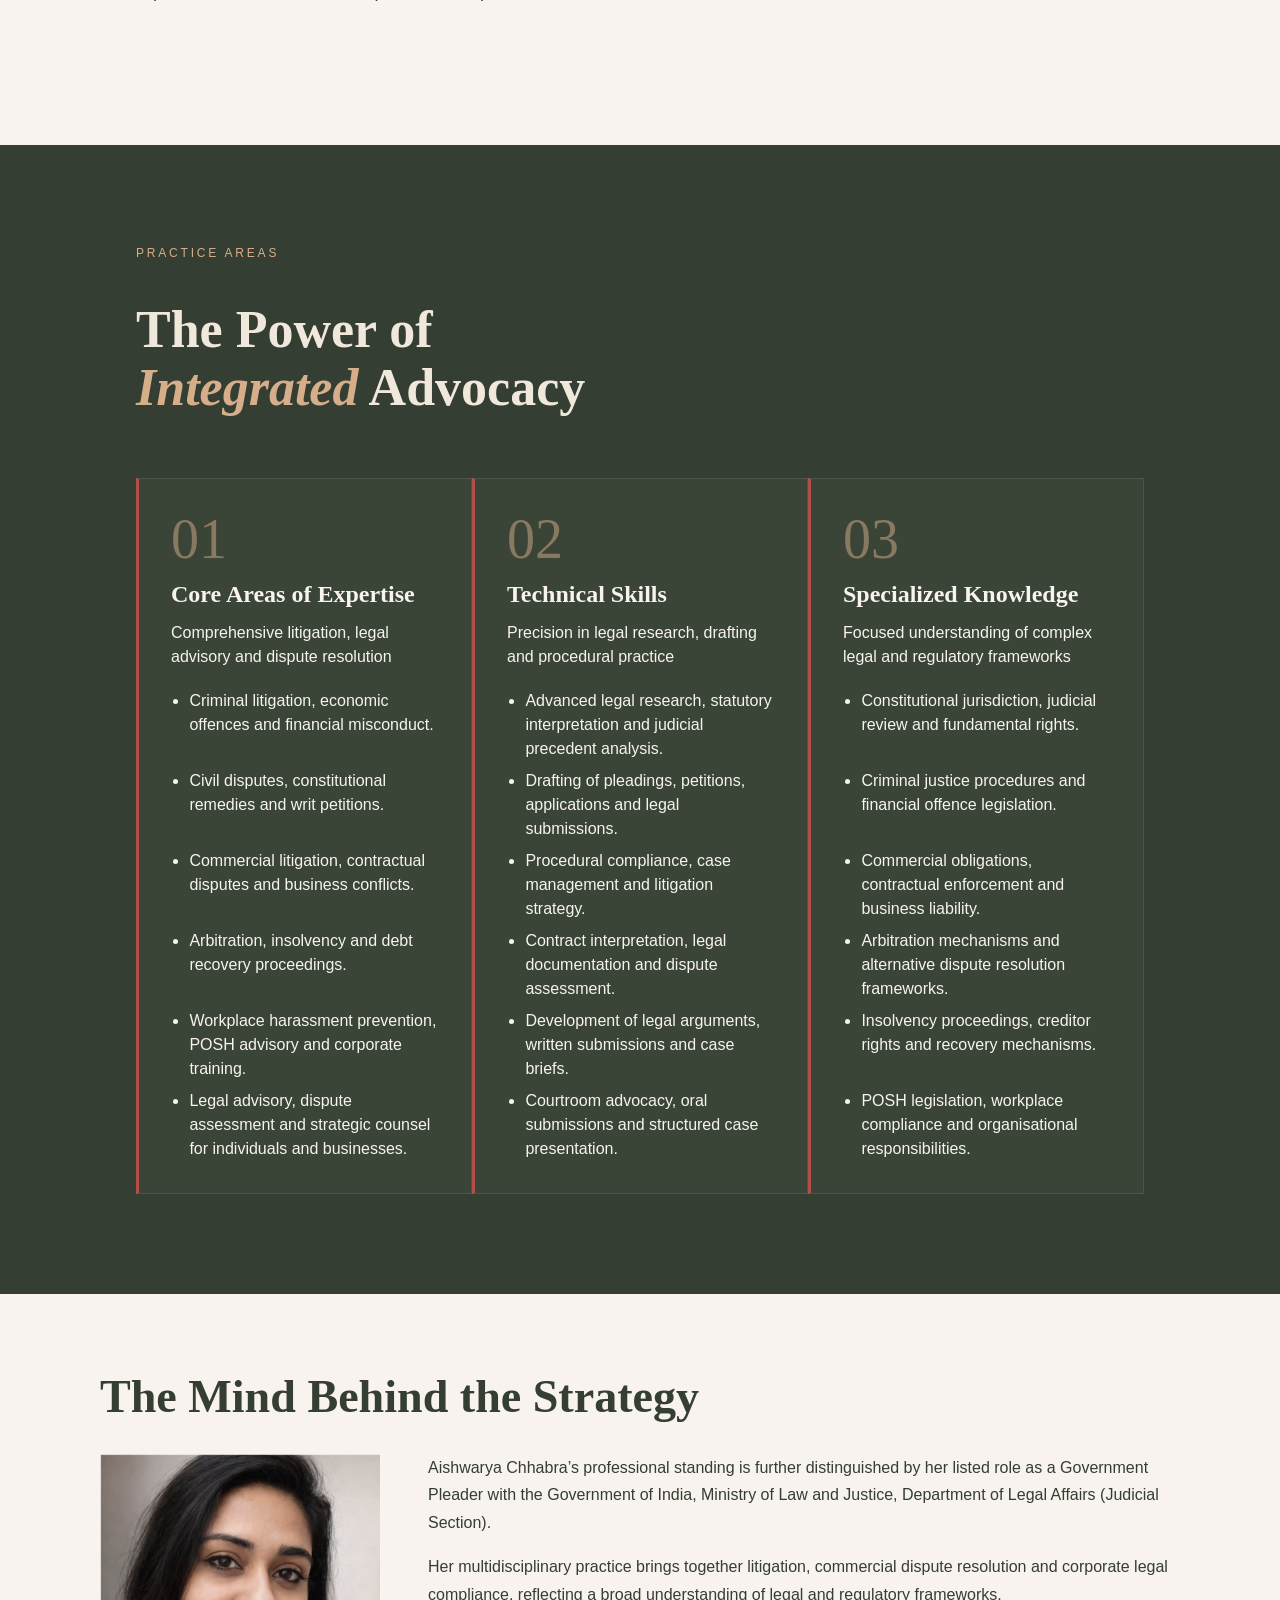
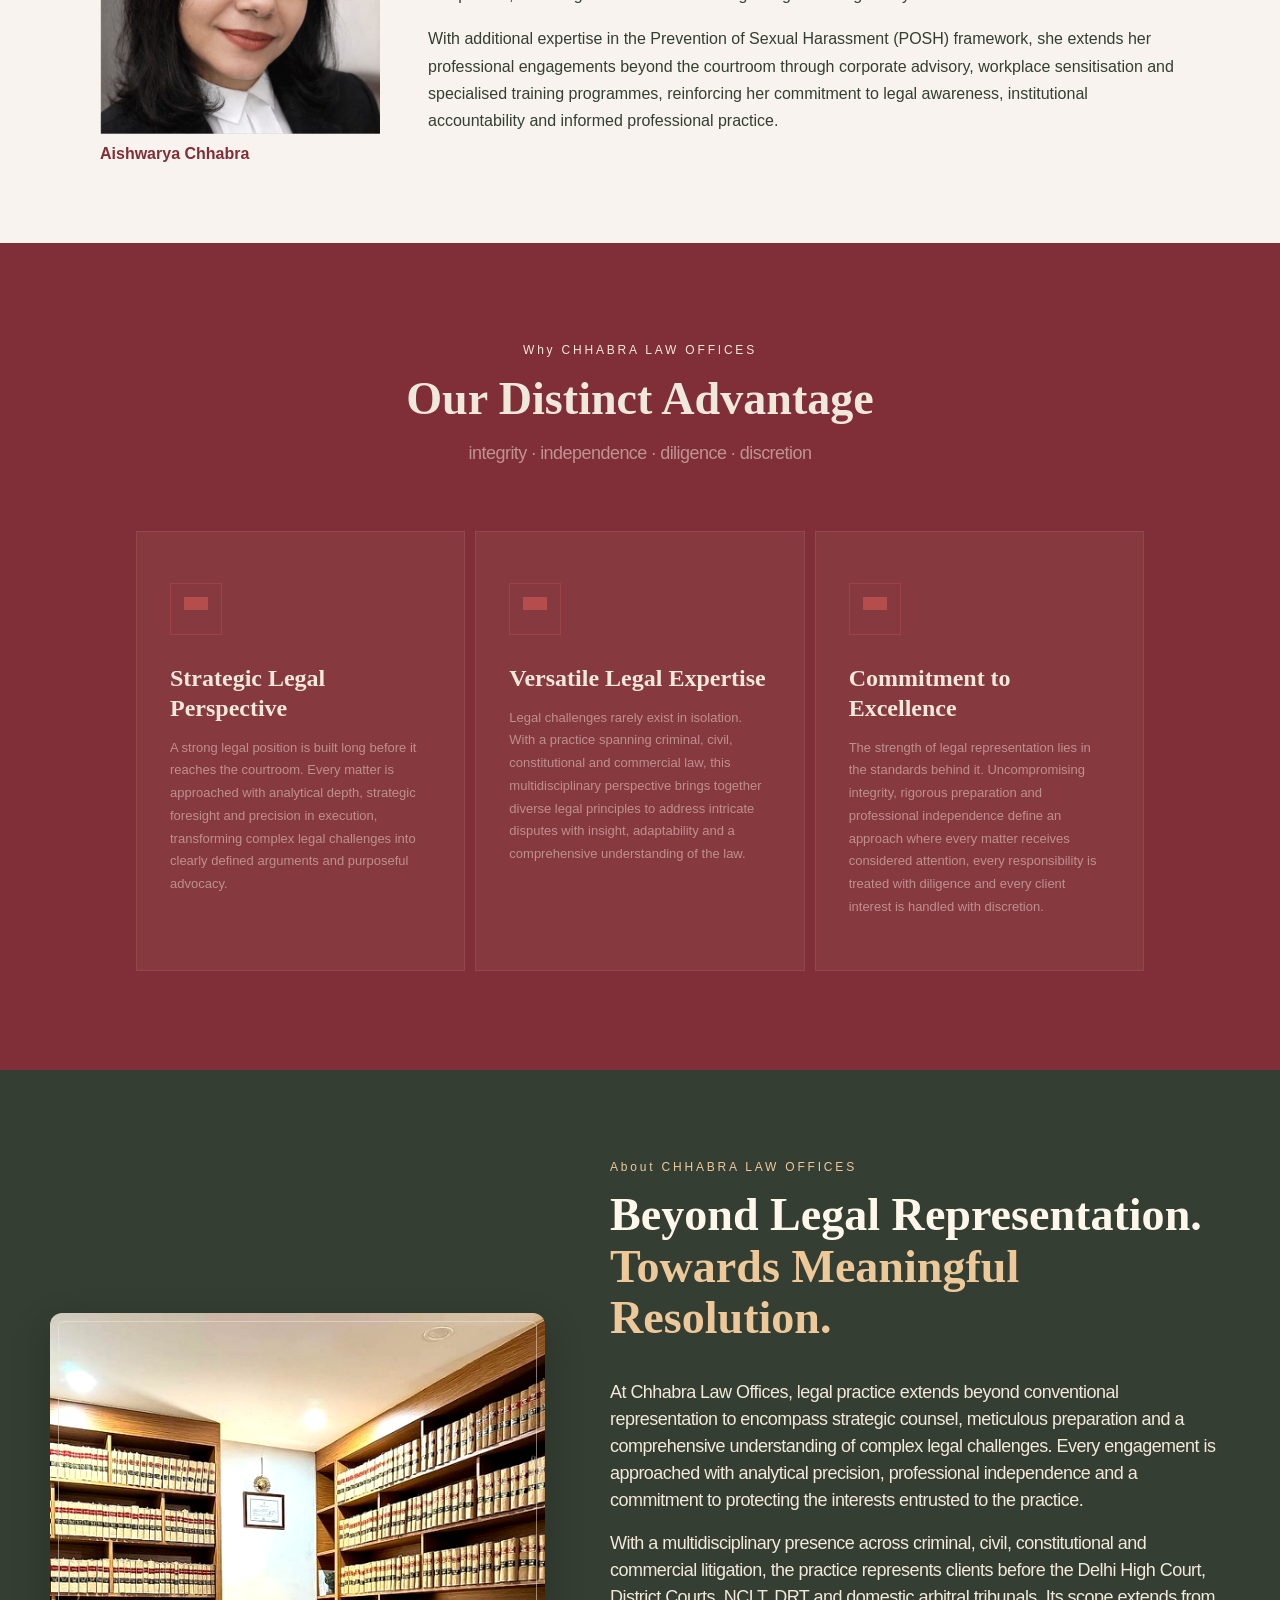
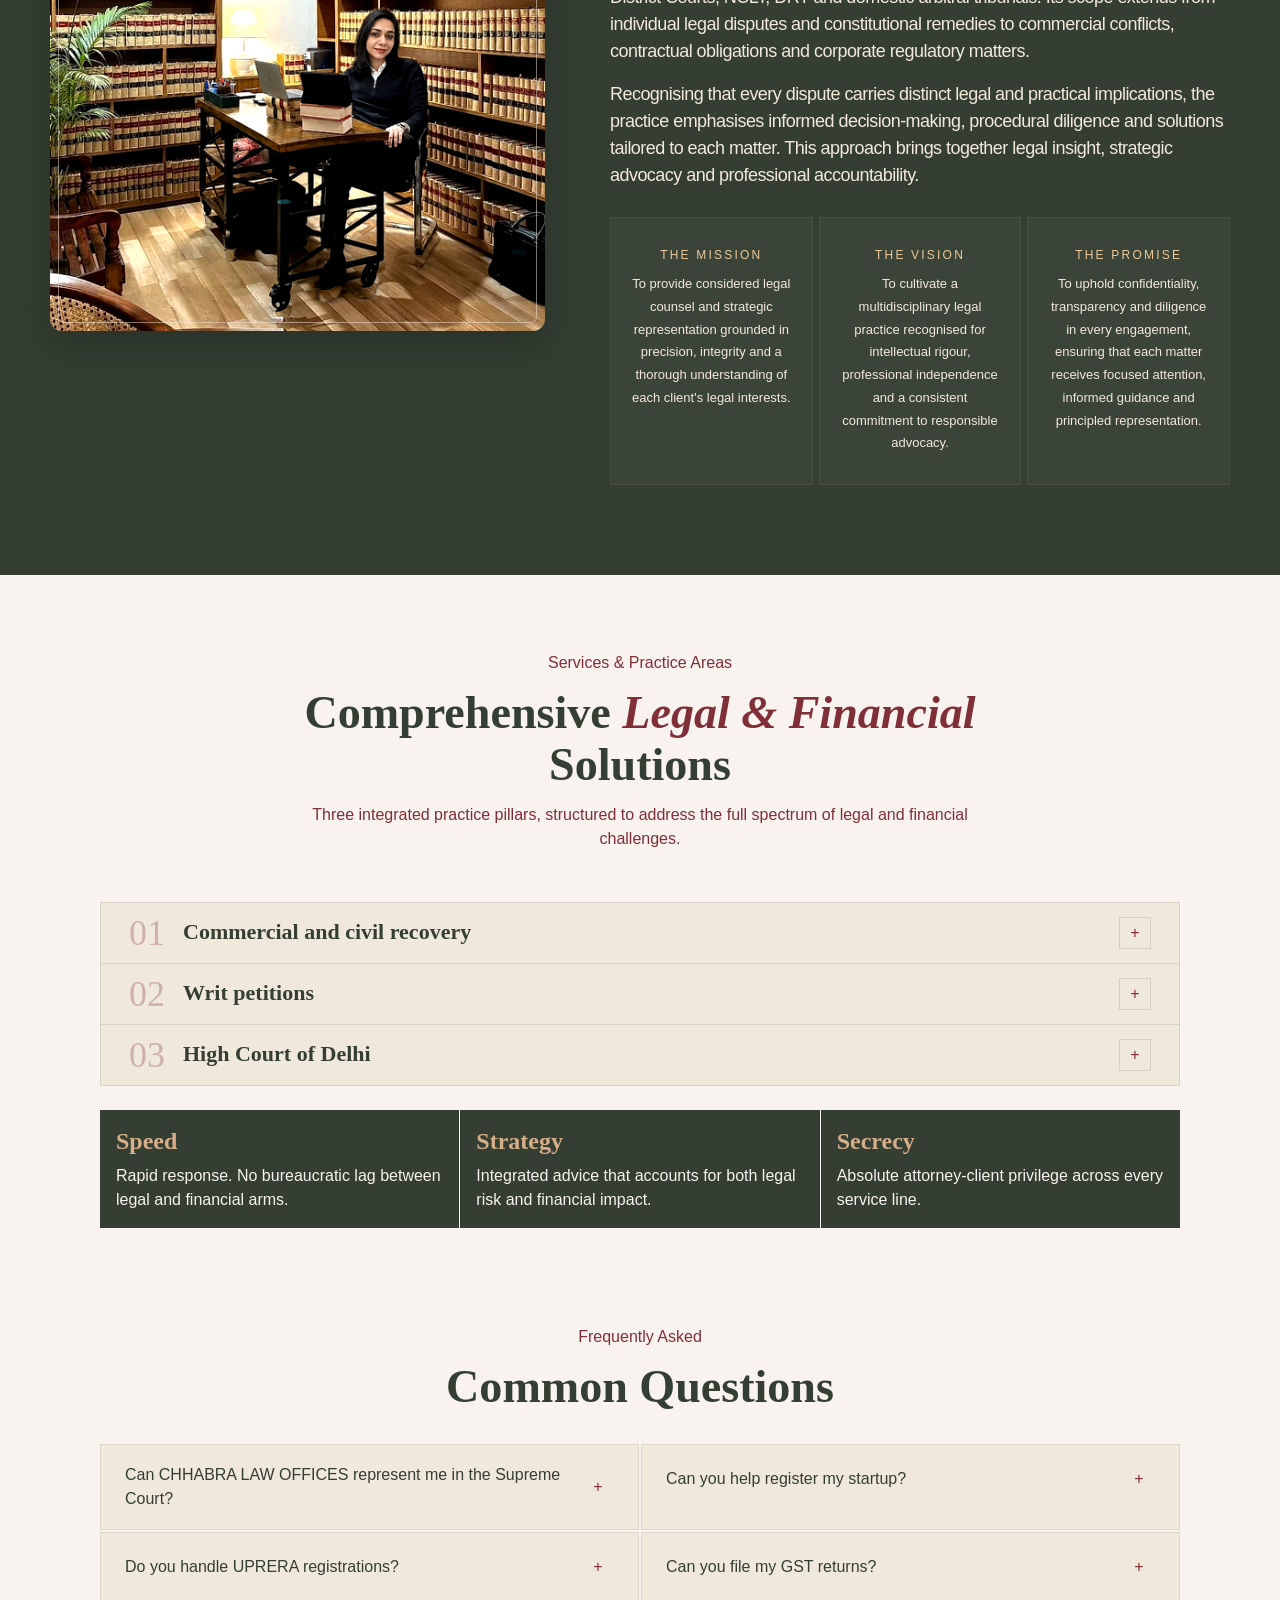
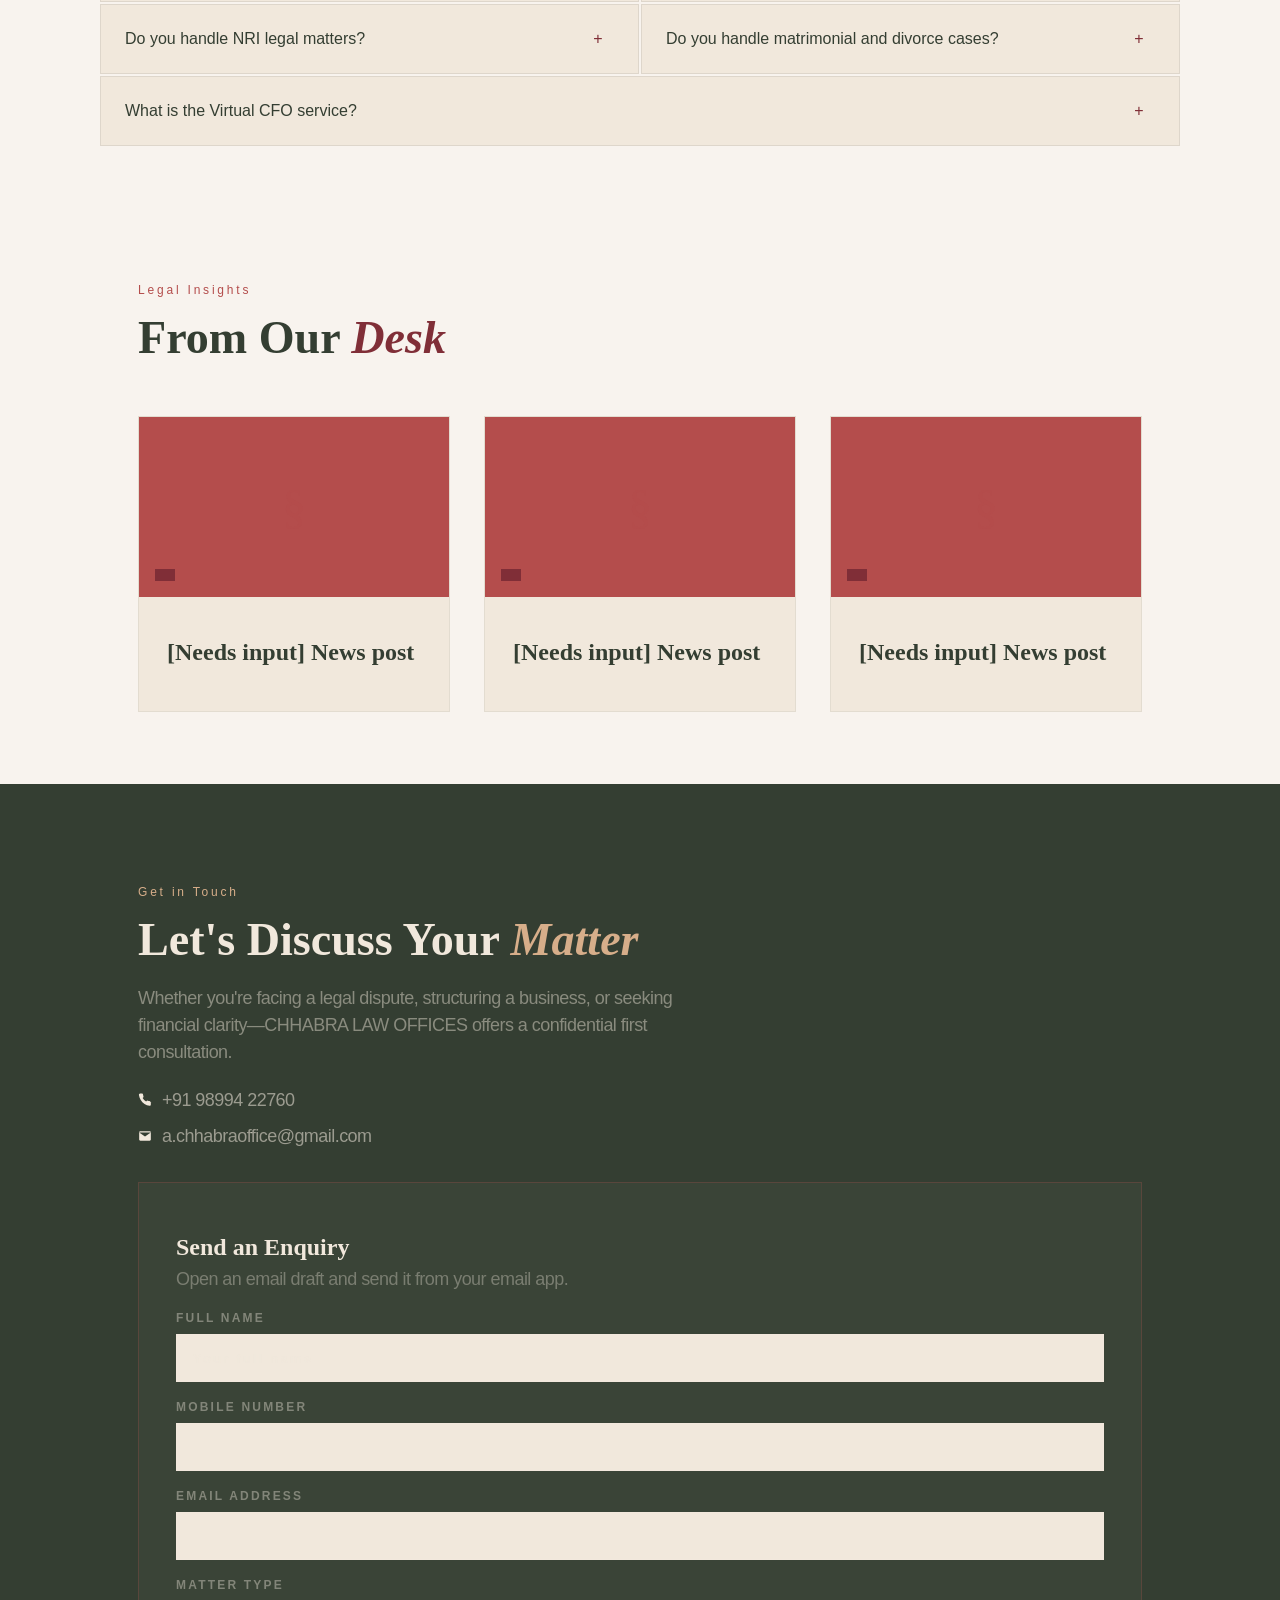
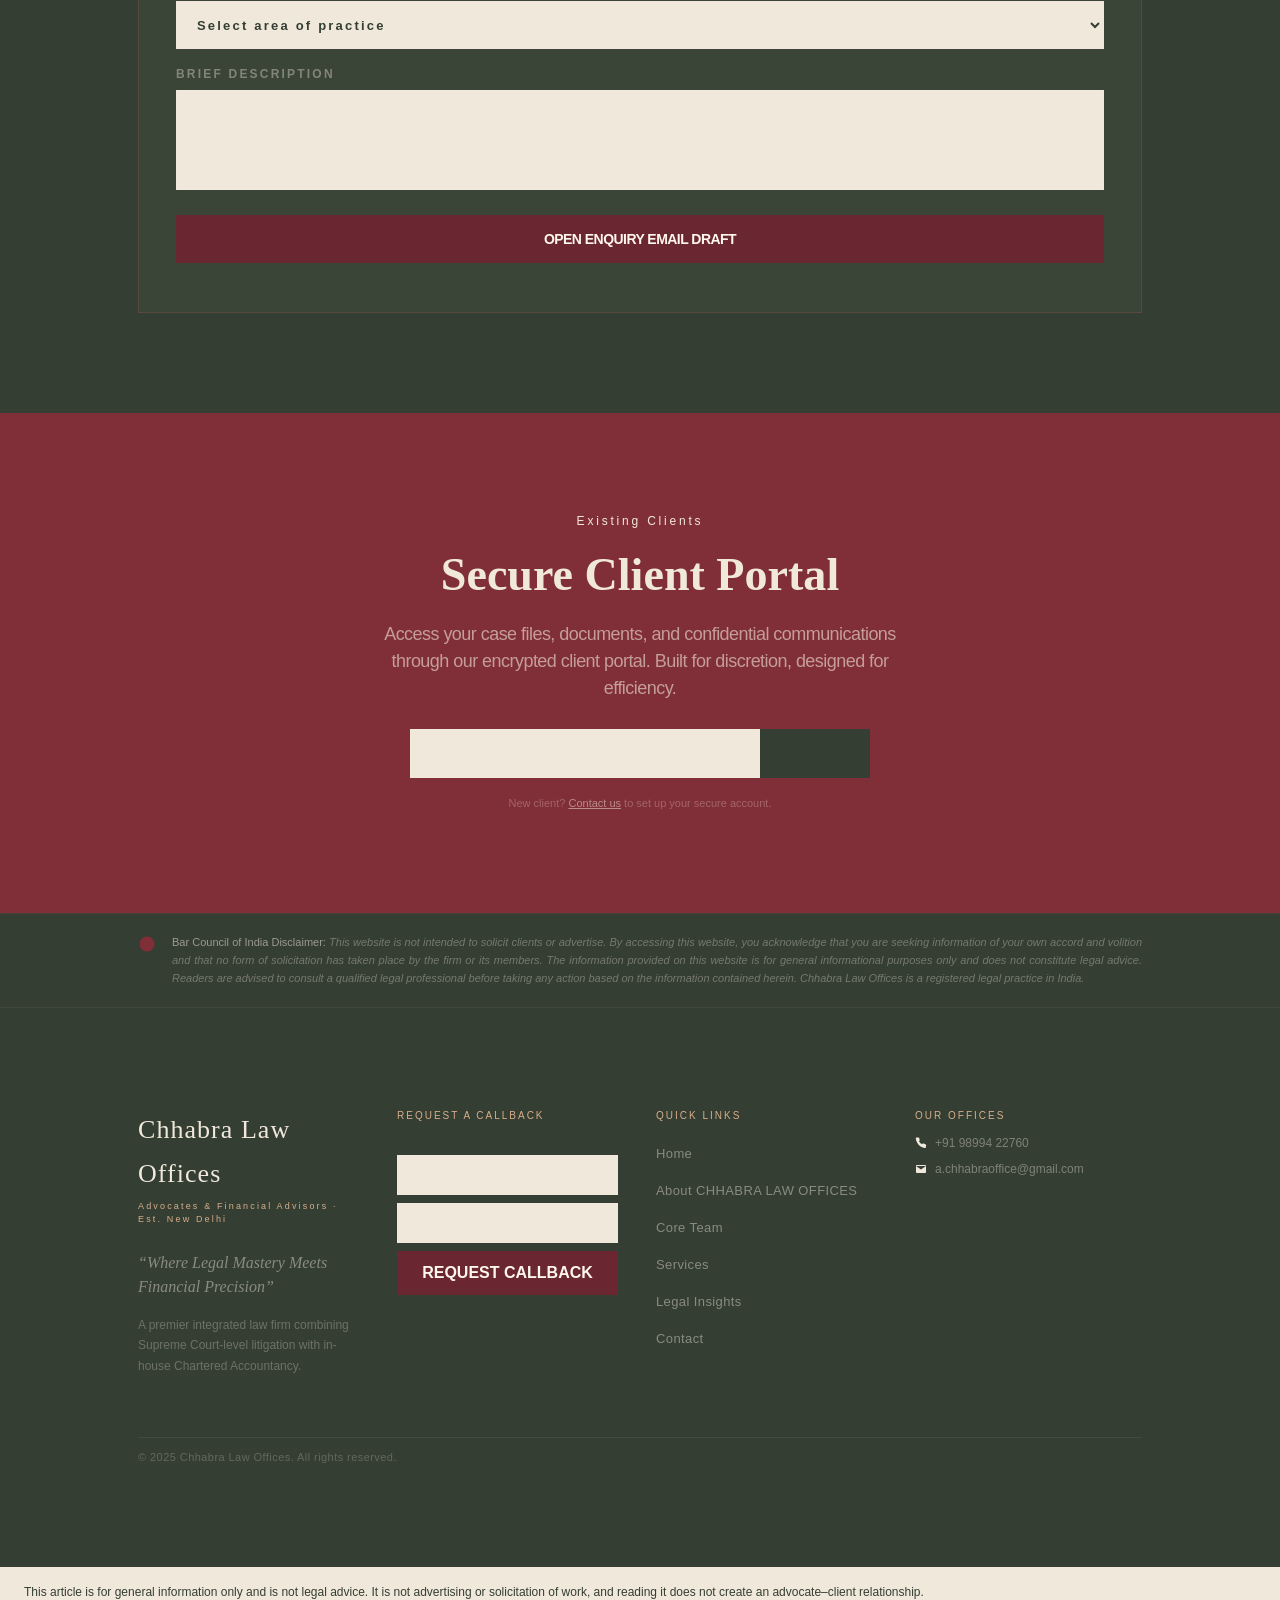
==== commit 098985b3: "Match practice areas heading spacing to overview" ====
--- a/index.html
+++ b/index.html
@@ -122,7 +122,7 @@
   </div>
 </section>
 <section data-sclf-d="efq0qmr-0" class="flex w-full flex-col items-center justify-center bg-[#f8f3eb] px-5 sm:px-8 md:px-16 lg:px-[138px] py-16 md:py-[140px] mx-auto overflow-hidden" data-sar-section="home/s02-content" data-sar-type="content" data-sclf-layout-section="s02-content" id="sclf-section-xt07ad"><div data-sclf-d="efq0qmr-1" class="flex w-full flex-col md:flex-row items-center justify-center gap-10 md:gap-[97px]"><div data-sclf-d="efq0qmr-2" class="flex flex-1 flex-col gap-8 md:gap-10"><p class="overview-label">Overview</p><h2 data-sclf-d="efq0qmr-3" data-reveal="true" class="font-cormorant text-[32px] md:text-[40px] font-bold leading-tight text-[#b18d59]" style="translate: none; rotate: none; scale: none; transform: translate(0px, 0px); opacity: 1;">A Distinctive Practice in Litigation &amp; Legal Advocacy</h2><p data-sclf-d="efq0qmr-4" data-reveal="true" class="font-jost text-base md:text-lg font-light leading-[27px] tracking-[-0.54px] text-[#353a3c]" style="translate: none; rotate: none; scale: none; transform: translate(0px, 0px); opacity: 1;">Distinguished by the breadth of her litigation practice and engagement across diverse judicial forums, Aishwarya Chhabra brings a multidisciplinary perspective to the practice of law. Based in Delhi, her professional experience encompasses criminal, civil, constitutional and commercial litigation, with representation before the Delhi High Court, District Courts, NCLT, DRT and domestic arbitral tribunals. Her practice extends from constitutional remedies and writ proceedings to contractual disputes, commercial litigation and alternative dispute resolution. With legal precision, analytical depth and strategic advocacy at its core, her approach reflects a commitment to navigating complex legal questions and providing considered representation across a broad spectrum of disputes.</p></div><div data-sclf-d="efq0qmr-5" class="relative flex w-full md:w-[558px] shrink-0 flex-col items-center md:items-end gap-3 md:gap-1.5 mt-8 md:mt-0"><div data-sclf-d="efq0qmr-6" data-reveal="true" class="relative h-[280px] sm:h-[360px] md:h-[443px] w-[90%] sm:w-full overflow-hidden group cursor-default" style="translate: none; rotate: none; scale: none; transform: translate(0px, 0px); opacity: 1;"><img class="excellence-photo" src="./assets/chhabra/defining-excellence.png" alt="Aishwarya Chhabra reading at a desk surrounded by books" width="1080" height="1350" loading="lazy" decoding="async"></div></div></div></section>
-<section data-sclf-d="e13vwoh2-0" id="services" class="flex w-full flex-col items-center justify-center bg-[#1a1a1a] px-5 sm:px-8 md:px-16 lg:px-[136px] py-16 md:py-[100px] mx-auto overflow-hidden" data-sar-section="home/s03-cards" data-sar-type="cards" data-sclf-layout-section="s03-cards"><div data-sclf-d="e13vwoh2-1" class="flex w-full flex-col gap-10 md:gap-[60px]"><div data-sclf-d="e13vwoh2-2" class="flex flex-col md:flex-row items-start md:items-end justify-between gap-6 md:gap-8"><div data-sclf-d="e13vwoh2-3" data-reveal="true" class="flex w-full md:w-[388px] flex-col gap-3.5" style="translate: none; rotate: none; scale: none; transform: translate(0px, 0px); opacity: 1;"><p data-sclf-d="e13vwoh2-4" class="font-jost text-xs tracking-[2.8px] text-[#b8935a]">PRACTICE AREAS</p><h2 data-sclf-d="e13vwoh2-5" class="font-cormorant text-[24px] md:text-[40px] font-semibold leading-tight text-white">The Power of <span class="expertise-heading-line"><em class="text-[#b8935a]">Integrated</em> Advocacy</span></h2></div></div><div class="expertise-grid">
+<section data-sclf-d="e13vwoh2-0" id="services" class="flex w-full flex-col items-center justify-center bg-[#1a1a1a] px-5 sm:px-8 md:px-16 lg:px-[136px] py-16 md:py-[100px] mx-auto overflow-hidden" data-sar-section="home/s03-cards" data-sar-type="cards" data-sclf-layout-section="s03-cards"><div data-sclf-d="e13vwoh2-1" class="flex w-full flex-col gap-10 md:gap-[60px]"><div data-sclf-d="e13vwoh2-2" class="flex flex-col md:flex-row items-start md:items-end justify-between gap-6 md:gap-8"><div data-sclf-d="e13vwoh2-3" data-reveal="true" class="flex w-full md:w-[388px] flex-col gap-8 md:gap-10" style="translate: none; rotate: none; scale: none; transform: translate(0px, 0px); opacity: 1;"><p data-sclf-d="e13vwoh2-4" class="font-jost text-xs tracking-[2.8px] text-[#b8935a]">PRACTICE AREAS</p><h2 data-sclf-d="e13vwoh2-5" class="font-cormorant text-[24px] md:text-[40px] font-semibold leading-tight text-white">The Power of <span class="expertise-heading-line"><em class="text-[#b8935a]">Integrated</em> Advocacy</span></h2></div></div><div class="expertise-grid">
 <article class="expertise-card"><p class="expertise-number" aria-hidden="true">01</p><h3>Core Areas of Expertise</h3><p>Comprehensive litigation, legal advisory and dispute resolution</p><ul><li>Criminal litigation, economic offences and financial misconduct.</li><li>Civil disputes, constitutional remedies and writ petitions.</li><li>Commercial litigation, contractual disputes and business conflicts.</li><li>Arbitration, insolvency and debt recovery proceedings.</li><li>Workplace harassment prevention, POSH advisory and corporate training.</li><li>Legal advisory, dispute assessment and strategic counsel for individuals and businesses.</li></ul></article>
 <article class="expertise-card"><p class="expertise-number" aria-hidden="true">02</p><h3>Technical Skills</h3><p>Precision in legal research, drafting and procedural practice</p><ul><li>Advanced legal research, statutory interpretation and judicial precedent analysis.</li><li>Drafting of pleadings, petitions, applications and legal submissions.</li><li>Procedural compliance, case management and litigation strategy.</li><li>Contract interpretation, legal documentation and dispute assessment.</li><li>Development of legal arguments, written submissions and case briefs.</li><li>Courtroom advocacy, oral submissions and structured case presentation.</li></ul></article>
 <article class="expertise-card"><p class="expertise-number" aria-hidden="true">03</p><h3>Specialized Knowledge</h3><p>Focused understanding of complex legal and regulatory frameworks</p><ul><li>Constitutional jurisdiction, judicial review and fundamental rights.</li><li>Criminal justice procedures and financial offence legislation.</li><li>Commercial obligations, contractual enforcement and business liability.</li><li>Arbitration mechanisms and alternative dispute resolution frameworks.</li><li>Insolvency proceedings, creditor rights and recovery mechanisms.</li><li>POSH legislation, workplace compliance and organisational responsibilities.</li></ul></article>
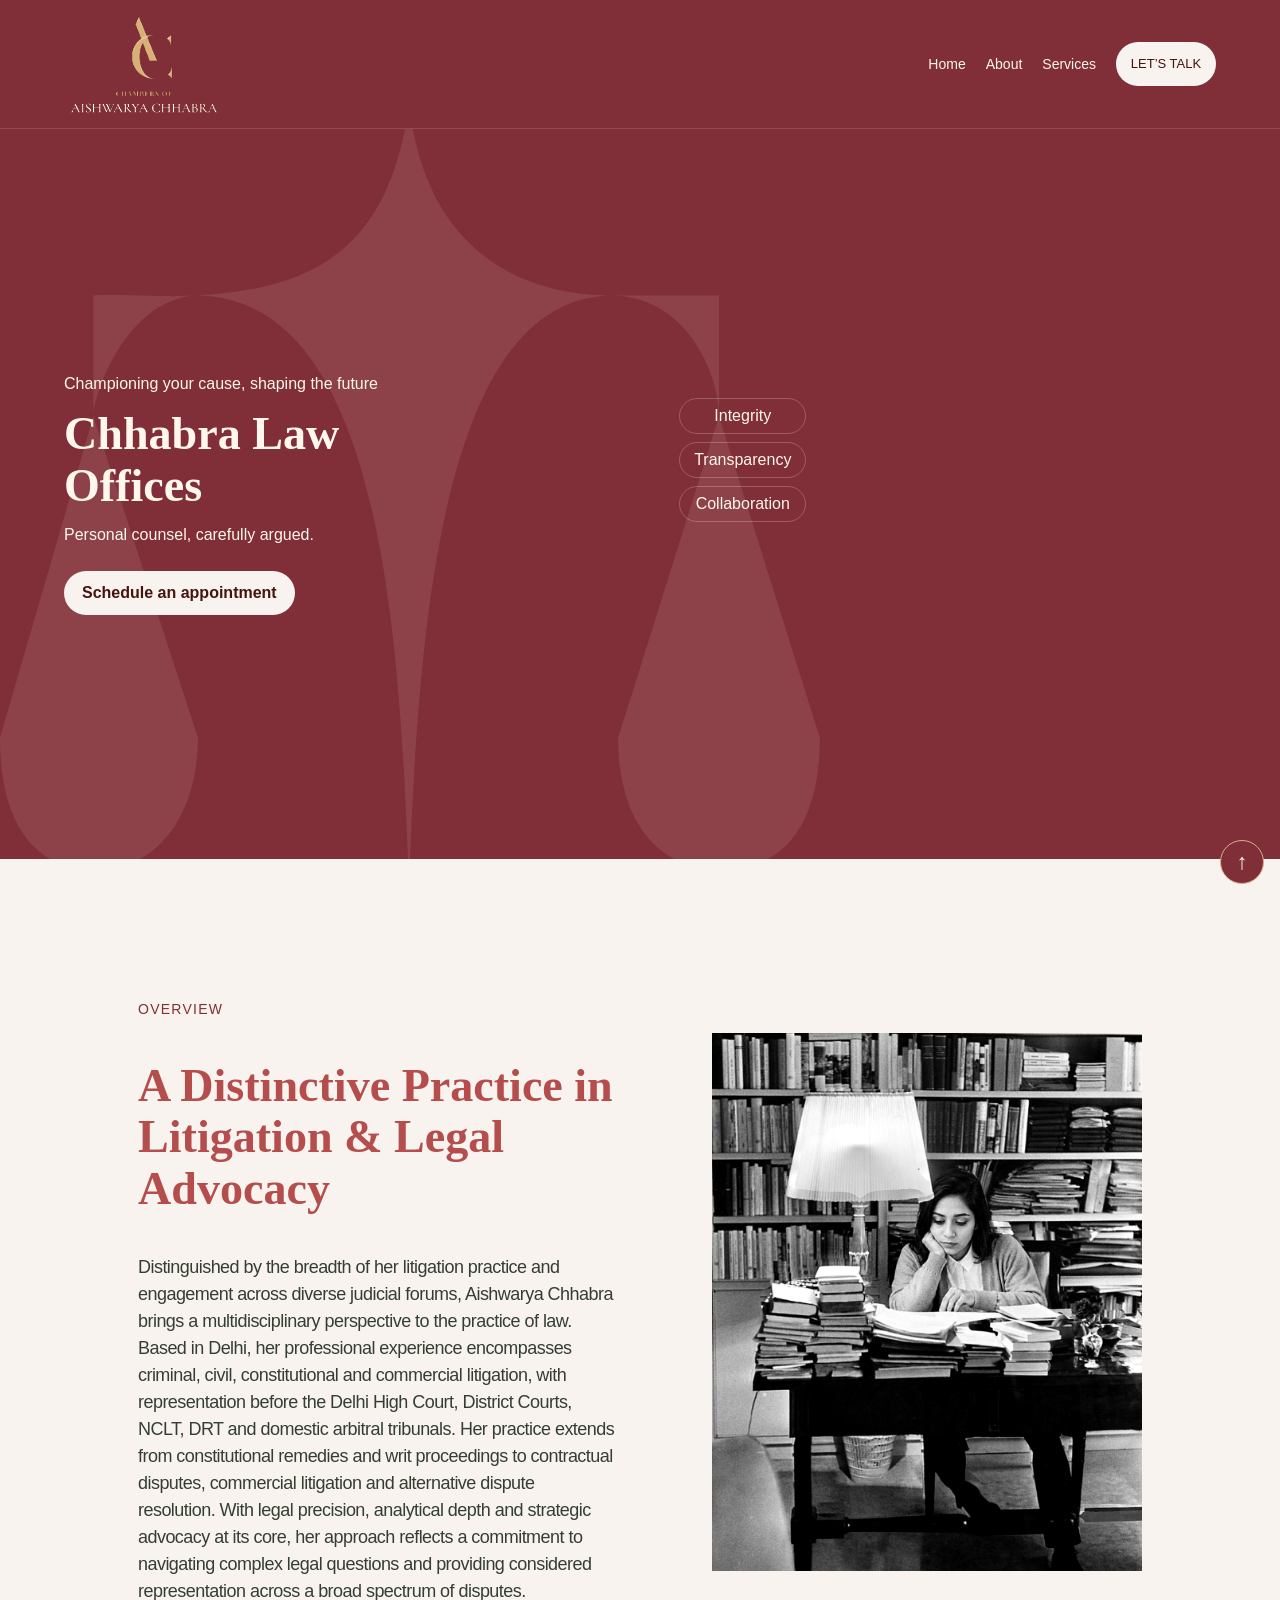
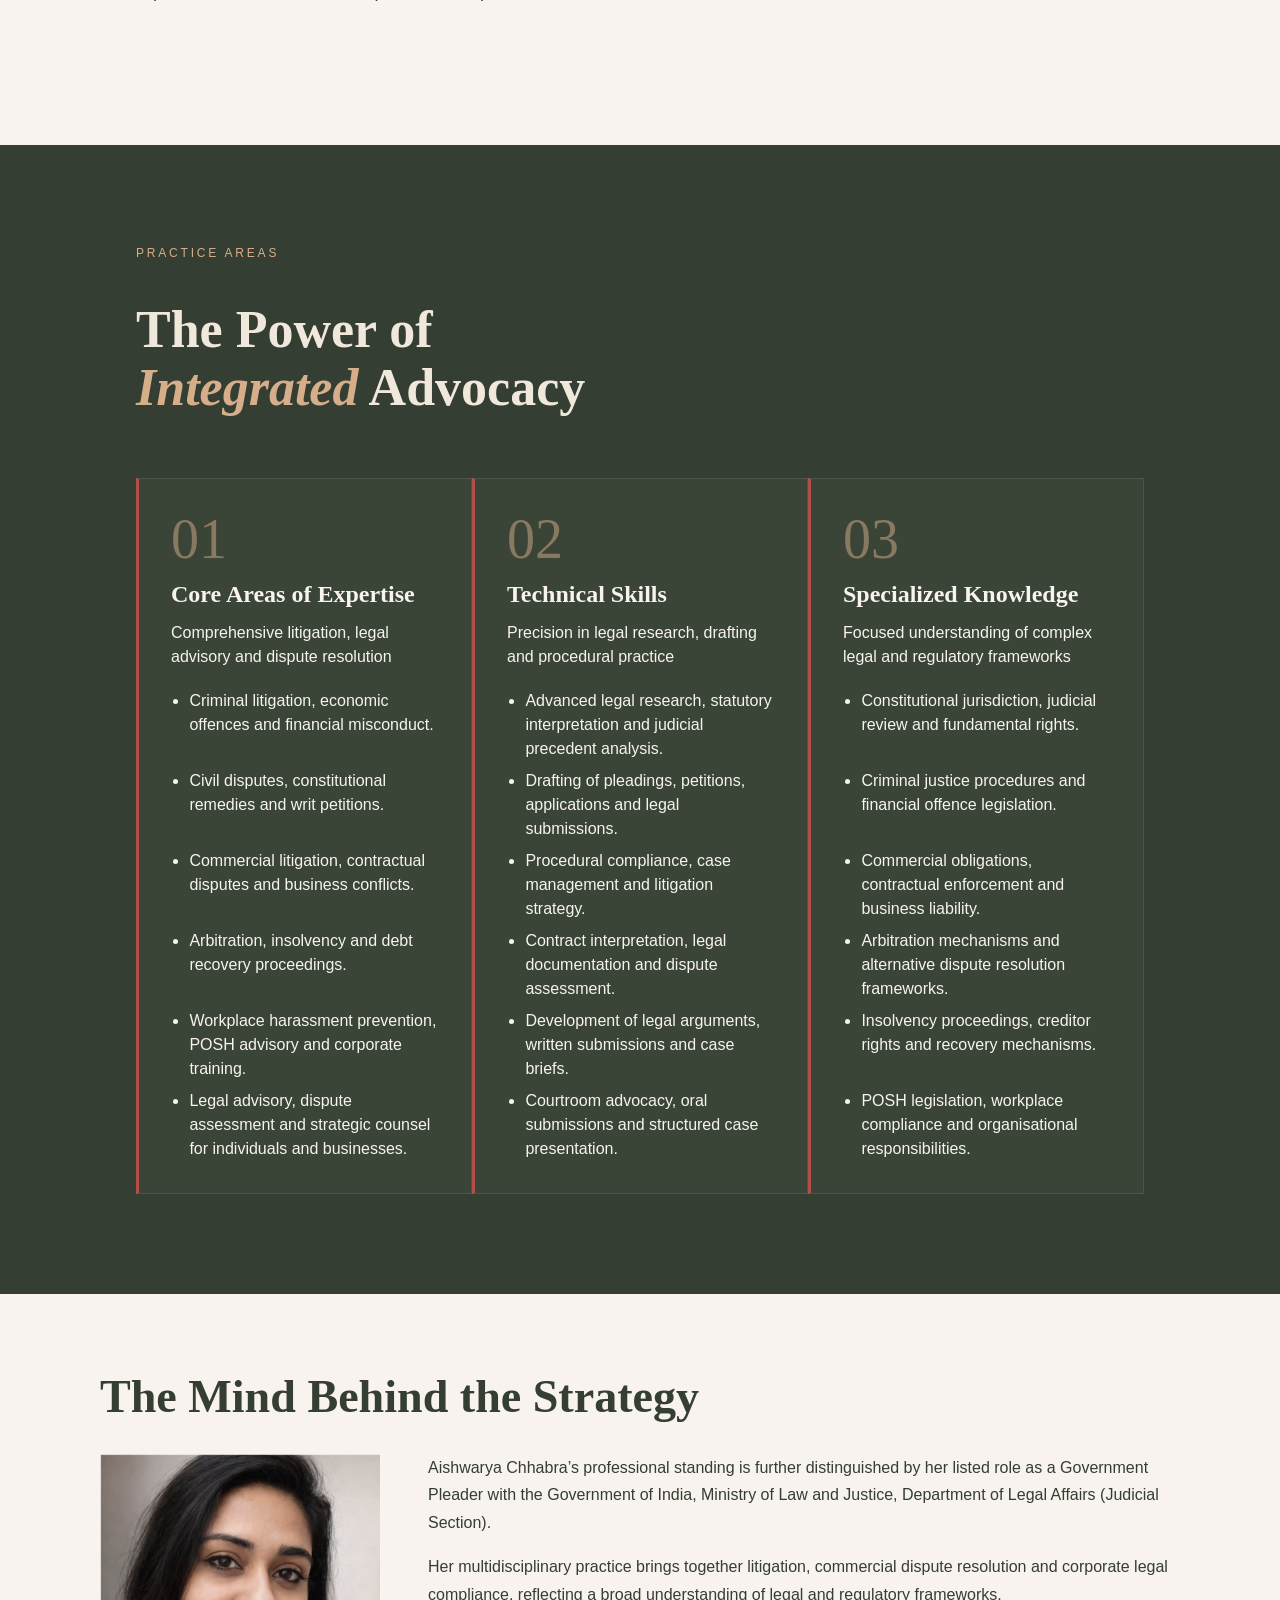
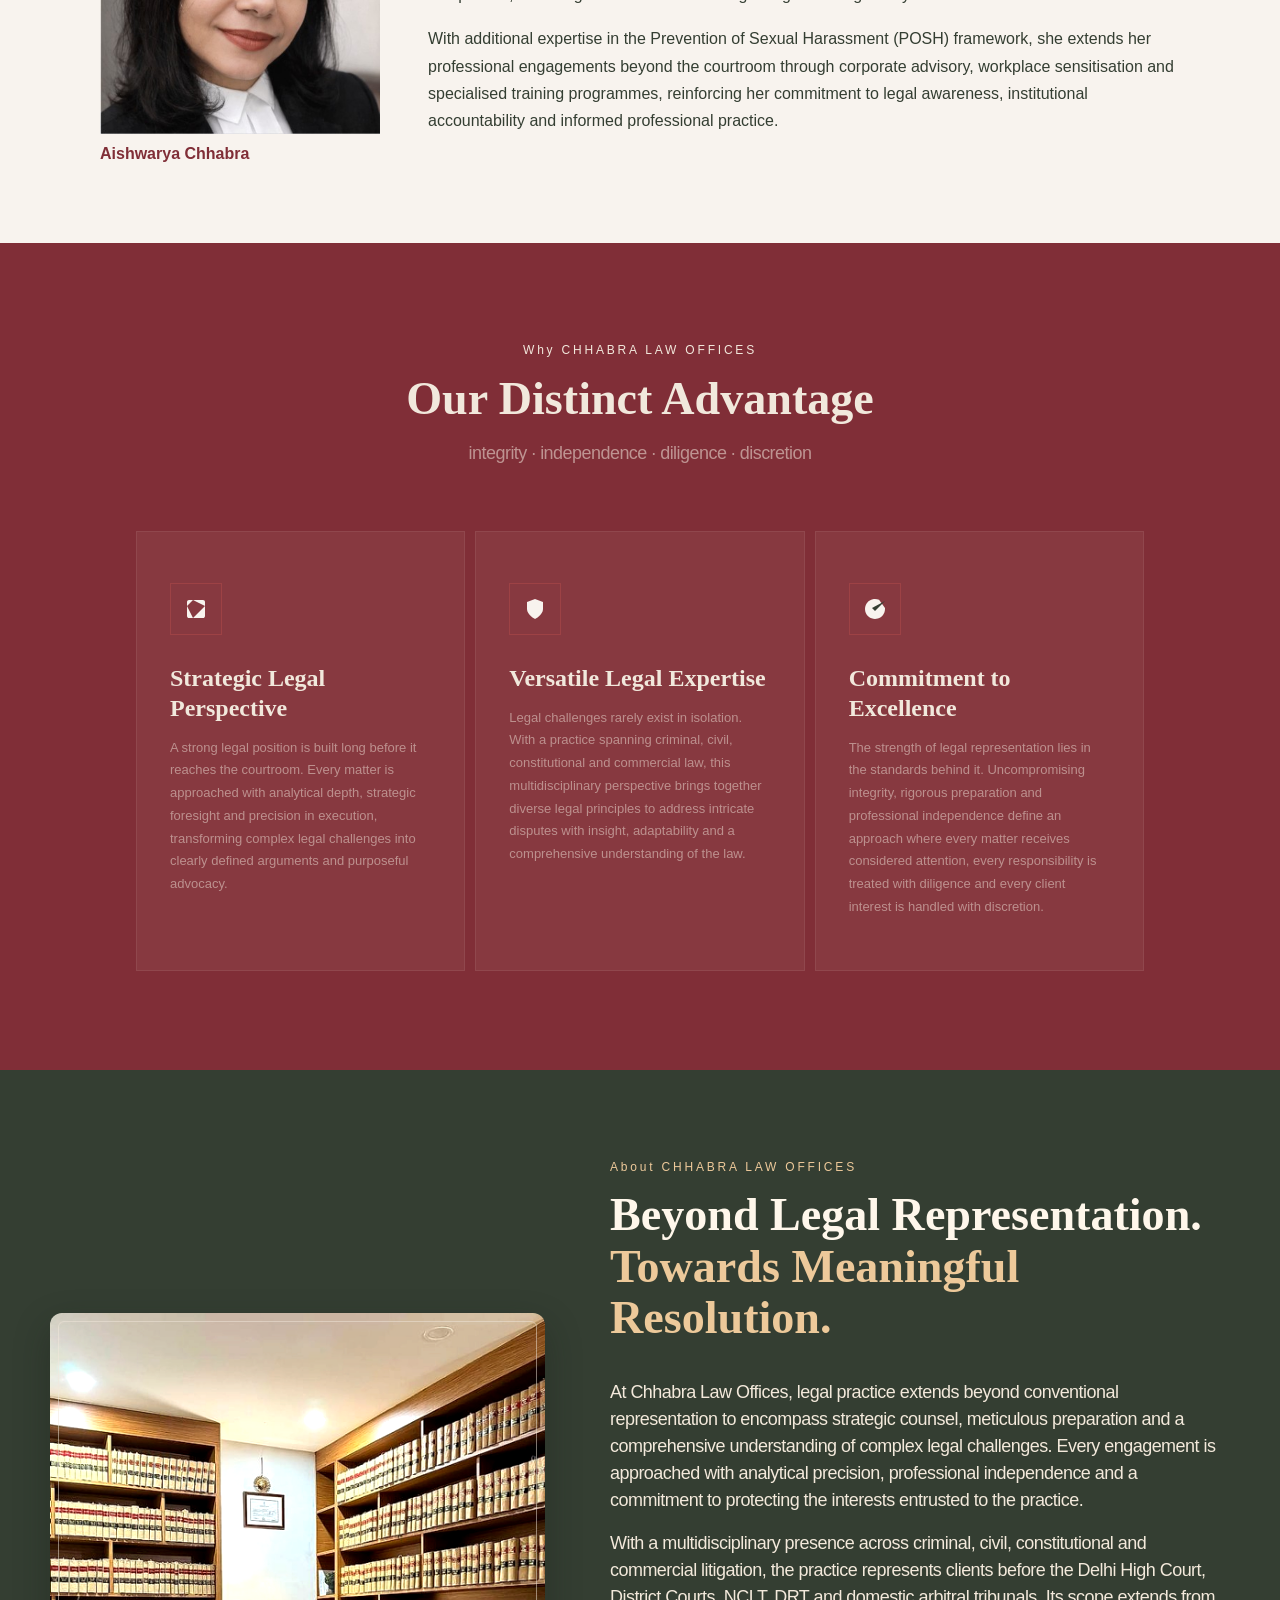
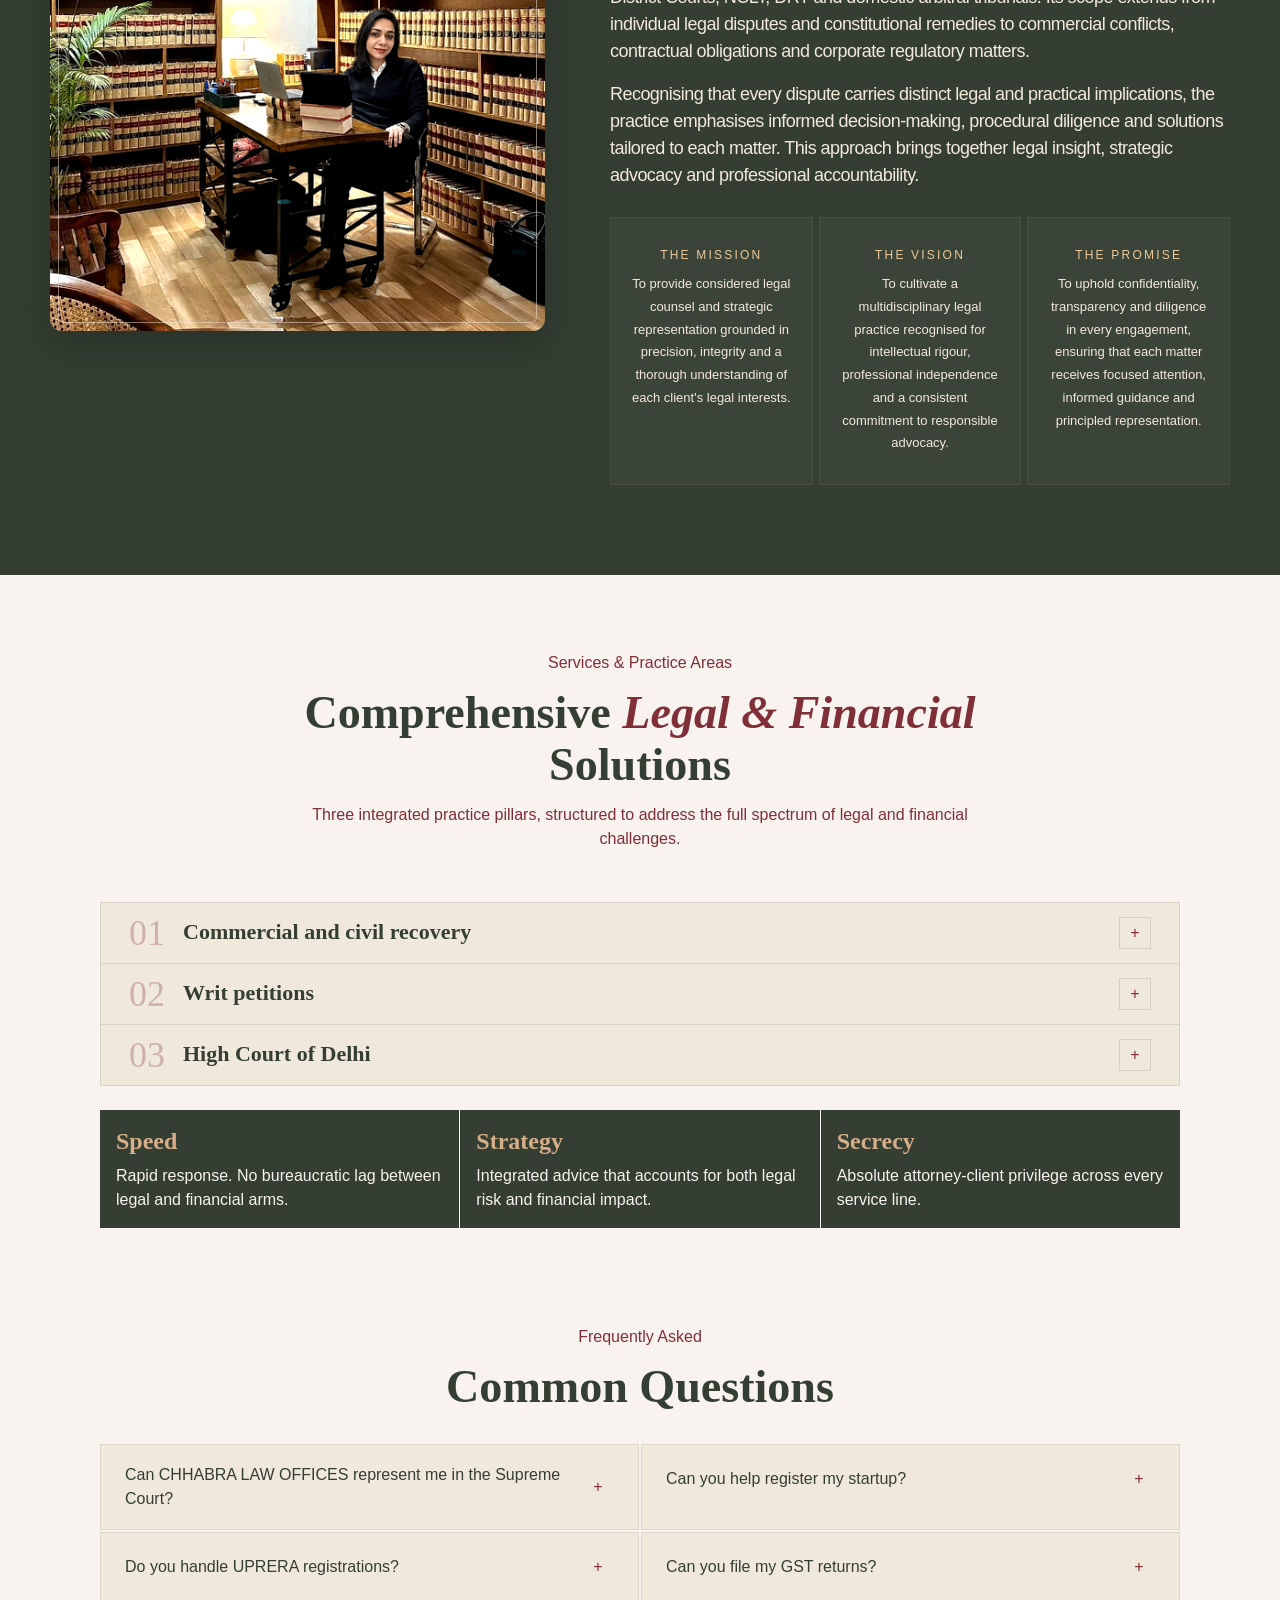
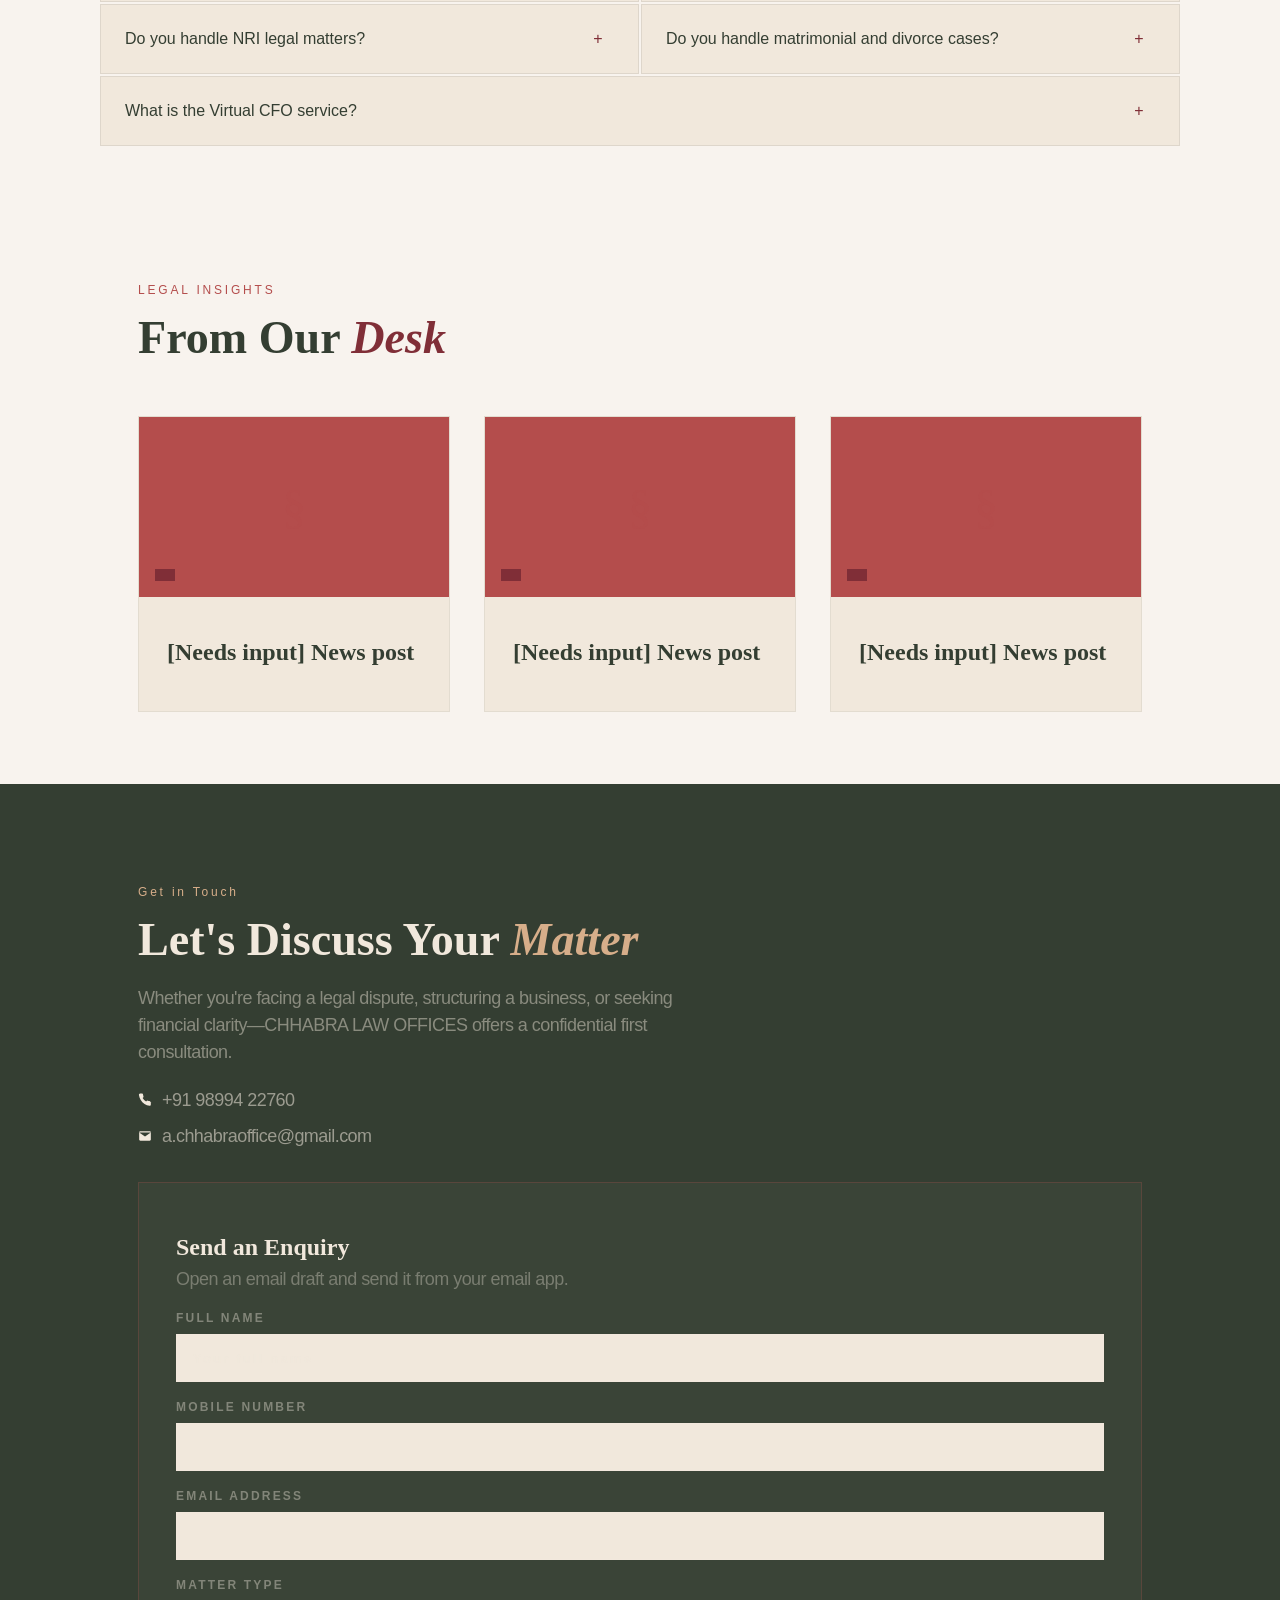
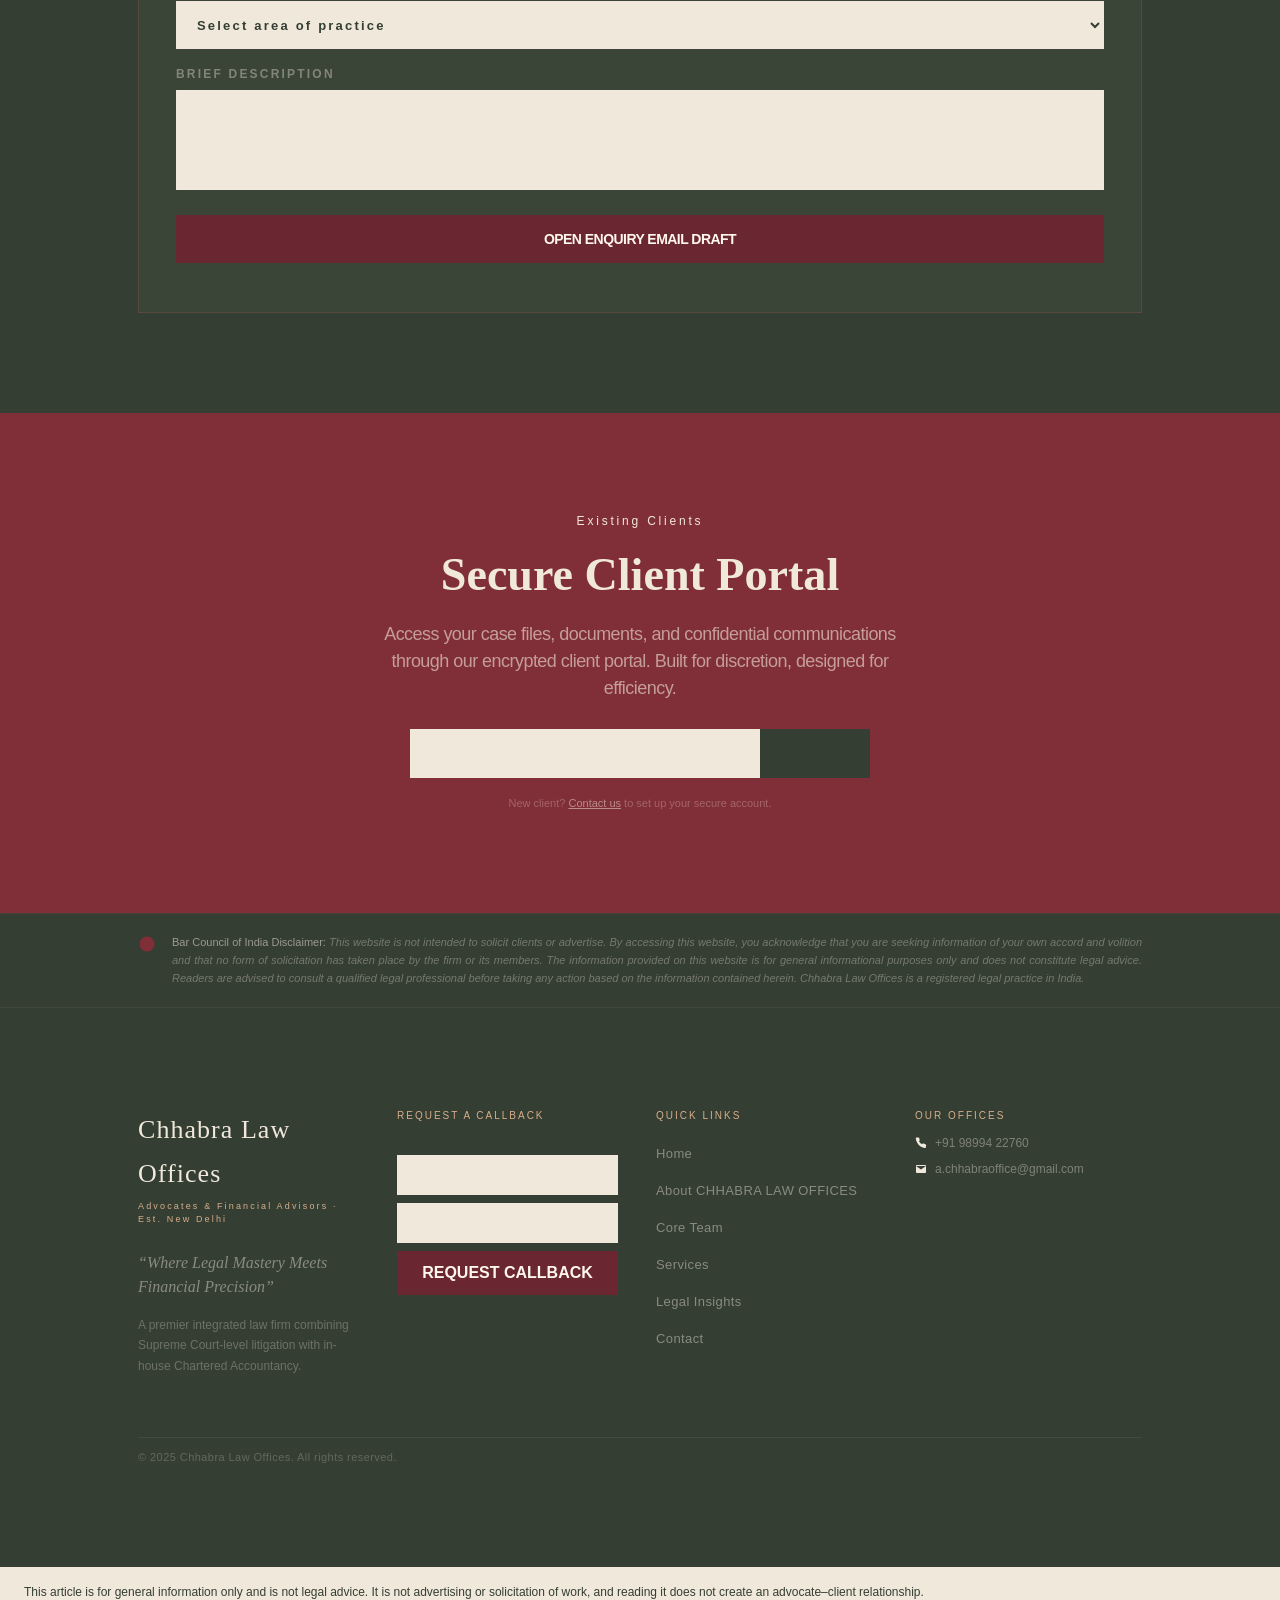
==== commit 201396ad: "Restore advantage icons and uppercase Legal Insights" ====
--- a/index.html
+++ b/index.html
@@ -138,7 +138,7 @@
     </div>
   </div>
 </section>
-<section data-sclf-d="ez60cfe-0" class="flex w-full flex-col items-center justify-center bg-[#6b1f2a] px-5 sm:px-8 md:px-16 lg:px-[136px] py-14 md:py-[99px] mx-auto overflow-hidden" data-sar-section="home/s05-content" data-sar-type="content" data-sclf-layout-section="s05-content" id="sclf-section-1j9s7m0"><div data-sclf-d="ez60cfe-1" class="flex w-full flex-col gap-12 md:gap-16"><div data-sclf-d="ez60cfe-2" class="flex flex-col items-center gap-[15px] text-center"><p data-sclf-d="ez60cfe-3" data-reveal="true" class="font-jost text-xs tracking-[2.8px] text-[#b8935a]" style="translate: none; rotate: none; scale: none; transform: translate(0px, 0px); opacity: 1;">Why CHHABRA LAW OFFICES</p><h2 data-sclf-d="ez60cfe-4" data-reveal="true" class="font-cormorant text-[36px] md:text-[50px] font-semibold leading-tight text-white" style="translate: none; rotate: none; scale: none; transform: translate(0px, 0px); opacity: 1;">Our Distinct Advantage</h2><p data-sclf-d="ez60cfe-5" data-reveal="true" class="max-w-[568px] font-jost text-base md:text-lg font-light leading-[27px] tracking-[-0.54px] text-white/55" style="translate: none; rotate: none; scale: none; transform: translate(0px, 0px); opacity: 1;">integrity · independence · diligence · discretion</p></div><div data-sclf-d="ez60cfe-6" class="grid grid-cols-1 sm:grid-cols-2 lg:grid-cols-3 gap-4 md:gap-2.5"><div data-sclf-d="ez60cfe-7" data-reveal="true" class="group flex flex-col border border-white/[0.08] bg-white/[0.06] px-6 sm:px-[33px] py-10 md:py-[51px] transition-colors duration-300 hover:bg-white/[0.1]" style="translate: none; rotate: none; scale: none; transform: translate(0px, 0px); opacity: 1;"><div data-sclf-d="ez60cfe-8" class="flex flex-col gap-7"><div data-sclf-d="ez60cfe-9" class="relative size-[52px] border border-[rgba(184,147,90,0.5)] transition-all duration-300 group-hover:border-[rgba(184,147,90,0.9)] group-hover:scale-105"><img data-sclf-d="ez60cfe-10" alt="" loading="lazy" width="24" height="24" decoding="async" data-nimg="1" class="absolute left-[13px] top-[13px]" style="color:transparent" src="data:image/svg+xml,%3Csvg%20xmlns%3D%22http%3A%2F%2Fwww.w3.org%2F2000%2Fsvg%22%20viewBox%3D%220%200%2016%209%22%3E%3Crect%20width%3D%2216%22%20height%3D%229%22%20fill%3D%22%23b44d4c%22%2F%3E%3C%2Fsvg%3E"></div><div data-sclf-d="ez60cfe-11" class="flex flex-col gap-3.5"><h3 data-sclf-d="ez60cfe-12" class="font-cormorant text-[22px] md:text-[26px] font-semibold leading-[29.9px] text-white">Strategic Legal Perspective</h3><p data-sclf-d="ez60cfe-13" class="font-jost text-[13px] font-light leading-[22.75px] text-white/50">A strong legal position is built long before it reaches the courtroom. Every matter is approached with analytical depth, strategic foresight and precision in execution, transforming complex legal challenges into clearly defined arguments and purposeful advocacy.</p></div></div></div><div data-sclf-d="ez60cfe-7" data-reveal="true" class="group flex flex-col border border-white/[0.08] bg-white/[0.06] px-6 sm:px-[33px] py-10 md:py-[51px] transition-colors duration-300 hover:bg-white/[0.1]" style="translate: none; rotate: none; scale: none; transform: translate(0px, 0px); opacity: 1;"><div data-sclf-d="ez60cfe-8" class="flex flex-col gap-7"><div data-sclf-d="ez60cfe-9" class="relative size-[52px] border border-[rgba(184,147,90,0.5)] transition-all duration-300 group-hover:border-[rgba(184,147,90,0.9)] group-hover:scale-105"><img data-sclf-d="ez60cfe-10" alt="" loading="lazy" width="24" height="24" decoding="async" data-nimg="1" class="absolute left-[13px] top-[13px]" style="color:transparent" src="data:image/svg+xml,%3Csvg%20xmlns%3D%22http%3A%2F%2Fwww.w3.org%2F2000%2Fsvg%22%20viewBox%3D%220%200%2016%209%22%3E%3Crect%20width%3D%2216%22%20height%3D%229%22%20fill%3D%22%23b44d4c%22%2F%3E%3C%2Fsvg%3E"></div><div data-sclf-d="ez60cfe-11" class="flex flex-col gap-3.5"><h3 data-sclf-d="ez60cfe-12" class="font-cormorant text-[22px] md:text-[26px] font-semibold leading-[29.9px] text-white">Versatile Legal Expertise</h3><p data-sclf-d="ez60cfe-13" class="font-jost text-[13px] font-light leading-[22.75px] text-white/50">Legal challenges rarely exist in isolation. With a practice spanning criminal, civil, constitutional and commercial law, this multidisciplinary perspective brings together diverse legal principles to address intricate disputes with insight, adaptability and a comprehensive understanding of the law.</p></div></div></div><div data-sclf-d="ez60cfe-7" data-reveal="true" class="group flex flex-col border border-white/[0.08] bg-white/[0.06] px-6 sm:px-[33px] py-10 md:py-[51px] transition-colors duration-300 hover:bg-white/[0.1]" style="translate: none; rotate: none; scale: none; transform: translate(0px, 0px); opacity: 1;"><div data-sclf-d="ez60cfe-8" class="flex flex-col gap-7"><div data-sclf-d="ez60cfe-9" class="relative size-[52px] border border-[rgba(184,147,90,0.5)] transition-all duration-300 group-hover:border-[rgba(184,147,90,0.9)] group-hover:scale-105"><img data-sclf-d="ez60cfe-10" alt="" loading="lazy" width="24" height="24" decoding="async" data-nimg="1" class="absolute left-[13px] top-[13px]" style="color:transparent" src="data:image/svg+xml,%3Csvg%20xmlns%3D%22http%3A%2F%2Fwww.w3.org%2F2000%2Fsvg%22%20viewBox%3D%220%200%2016%209%22%3E%3Crect%20width%3D%2216%22%20height%3D%229%22%20fill%3D%22%23b44d4c%22%2F%3E%3C%2Fsvg%3E"></div><div data-sclf-d="ez60cfe-11" class="flex flex-col gap-3.5"><h3 data-sclf-d="ez60cfe-12" class="font-cormorant text-[22px] md:text-[26px] font-semibold leading-[29.9px] text-white">Commitment to Excellence</h3><p data-sclf-d="ez60cfe-13" class="font-jost text-[13px] font-light leading-[22.75px] text-white/50">The strength of legal representation lies in the standards behind it. Uncompromising integrity, rigorous preparation and professional independence define an approach where every matter receives considered attention, every responsibility is treated with diligence and every client interest is handled with discretion.</p></div></div></div></div></div></section>
+<section data-sclf-d="ez60cfe-0" class="flex w-full flex-col items-center justify-center bg-[#6b1f2a] px-5 sm:px-8 md:px-16 lg:px-[136px] py-14 md:py-[99px] mx-auto overflow-hidden" data-sar-section="home/s05-content" data-sar-type="content" data-sclf-layout-section="s05-content" id="sclf-section-1j9s7m0"><div data-sclf-d="ez60cfe-1" class="flex w-full flex-col gap-12 md:gap-16"><div data-sclf-d="ez60cfe-2" class="flex flex-col items-center gap-[15px] text-center"><p data-sclf-d="ez60cfe-3" data-reveal="true" class="font-jost text-xs tracking-[2.8px] text-[#b8935a]" style="translate: none; rotate: none; scale: none; transform: translate(0px, 0px); opacity: 1;">Why CHHABRA LAW OFFICES</p><h2 data-sclf-d="ez60cfe-4" data-reveal="true" class="font-cormorant text-[36px] md:text-[50px] font-semibold leading-tight text-white" style="translate: none; rotate: none; scale: none; transform: translate(0px, 0px); opacity: 1;">Our Distinct Advantage</h2><p data-sclf-d="ez60cfe-5" data-reveal="true" class="max-w-[568px] font-jost text-base md:text-lg font-light leading-[27px] tracking-[-0.54px] text-white/55" style="translate: none; rotate: none; scale: none; transform: translate(0px, 0px); opacity: 1;">integrity · independence · diligence · discretion</p></div><div data-sclf-d="ez60cfe-6" class="grid grid-cols-1 sm:grid-cols-2 lg:grid-cols-3 gap-4 md:gap-2.5"><div data-sclf-d="ez60cfe-7" data-reveal="true" class="group flex flex-col border border-white/[0.08] bg-white/[0.06] px-6 sm:px-[33px] py-10 md:py-[51px] transition-colors duration-300 hover:bg-white/[0.1]" style="translate: none; rotate: none; scale: none; transform: translate(0px, 0px); opacity: 1;"><div data-sclf-d="ez60cfe-8" class="flex flex-col gap-7"><div data-sclf-d="ez60cfe-9" class="relative size-[52px] border border-[rgba(184,147,90,0.5)] transition-all duration-300 group-hover:border-[rgba(184,147,90,0.9)] group-hover:scale-105"><img data-sclf-d="ez60cfe-10" alt="" loading="lazy" width="24" height="24" decoding="async" data-nimg="1" class="absolute left-[13px] top-[13px]" style="color:transparent" src="./assets/site/images/why-icon-1.__q189041d8.svg"></div><div data-sclf-d="ez60cfe-11" class="flex flex-col gap-3.5"><h3 data-sclf-d="ez60cfe-12" class="font-cormorant text-[22px] md:text-[26px] font-semibold leading-[29.9px] text-white">Strategic Legal Perspective</h3><p data-sclf-d="ez60cfe-13" class="font-jost text-[13px] font-light leading-[22.75px] text-white/50">A strong legal position is built long before it reaches the courtroom. Every matter is approached with analytical depth, strategic foresight and precision in execution, transforming complex legal challenges into clearly defined arguments and purposeful advocacy.</p></div></div></div><div data-sclf-d="ez60cfe-7" data-reveal="true" class="group flex flex-col border border-white/[0.08] bg-white/[0.06] px-6 sm:px-[33px] py-10 md:py-[51px] transition-colors duration-300 hover:bg-white/[0.1]" style="translate: none; rotate: none; scale: none; transform: translate(0px, 0px); opacity: 1;"><div data-sclf-d="ez60cfe-8" class="flex flex-col gap-7"><div data-sclf-d="ez60cfe-9" class="relative size-[52px] border border-[rgba(184,147,90,0.5)] transition-all duration-300 group-hover:border-[rgba(184,147,90,0.9)] group-hover:scale-105"><img data-sclf-d="ez60cfe-10" alt="" loading="lazy" width="24" height="24" decoding="async" data-nimg="1" class="absolute left-[13px] top-[13px]" style="color:transparent" src="./assets/site/images/why-icon-2.__q189041d8.svg"></div><div data-sclf-d="ez60cfe-11" class="flex flex-col gap-3.5"><h3 data-sclf-d="ez60cfe-12" class="font-cormorant text-[22px] md:text-[26px] font-semibold leading-[29.9px] text-white">Versatile Legal Expertise</h3><p data-sclf-d="ez60cfe-13" class="font-jost text-[13px] font-light leading-[22.75px] text-white/50">Legal challenges rarely exist in isolation. With a practice spanning criminal, civil, constitutional and commercial law, this multidisciplinary perspective brings together diverse legal principles to address intricate disputes with insight, adaptability and a comprehensive understanding of the law.</p></div></div></div><div data-sclf-d="ez60cfe-7" data-reveal="true" class="group flex flex-col border border-white/[0.08] bg-white/[0.06] px-6 sm:px-[33px] py-10 md:py-[51px] transition-colors duration-300 hover:bg-white/[0.1]" style="translate: none; rotate: none; scale: none; transform: translate(0px, 0px); opacity: 1;"><div data-sclf-d="ez60cfe-8" class="flex flex-col gap-7"><div data-sclf-d="ez60cfe-9" class="relative size-[52px] border border-[rgba(184,147,90,0.5)] transition-all duration-300 group-hover:border-[rgba(184,147,90,0.9)] group-hover:scale-105"><img data-sclf-d="ez60cfe-10" alt="" loading="lazy" width="24" height="24" decoding="async" data-nimg="1" class="absolute left-[13px] top-[13px]" style="color:transparent" src="./assets/site/images/why-icon-3.__q189041d8.svg"></div><div data-sclf-d="ez60cfe-11" class="flex flex-col gap-3.5"><h3 data-sclf-d="ez60cfe-12" class="font-cormorant text-[22px] md:text-[26px] font-semibold leading-[29.9px] text-white">Commitment to Excellence</h3><p data-sclf-d="ez60cfe-13" class="font-jost text-[13px] font-light leading-[22.75px] text-white/50">The strength of legal representation lies in the standards behind it. Uncompromising integrity, rigorous preparation and professional independence define an approach where every matter receives considered attention, every responsibility is treated with diligence and every client interest is handled with discretion.</p></div></div></div></div></div></section>
 <section id="about-us" class="home-about" aria-labelledby="about-heading">
   <div class="about-layout">
     <figure class="about-photo-frame" data-editorial-reveal>
@@ -175,7 +175,7 @@
 <details class="faq-disclosure"><summary>What is the Virtual CFO service?<span class="disclosure-sign" aria-hidden="true"></span></summary><p>Virtual CFO provides growing businesses with strategic financial leadership on a retainer basis—covering budgeting, audit oversight, investor relations, and financial reporting.</p></details>
   </div>
 </section>
-<section id="blogs" class="flex w-full flex-col bg-[#f8f3eb] px-5 sm:px-8 md:px-16 lg:px-[138px] py-14 md:py-[72px] mx-auto overflow-hidden" data-sar-section="home/s08-cards" data-sar-type="cards" data-sclf-layout-section="s08-cards"><div class="flex w-full flex-col gap-10 md:gap-[52px]"><div class="flex flex-col sm:flex-row items-start sm:items-end justify-between gap-4"><div class="flex flex-col gap-3.5"><p data-reveal="true" class="font-jost text-xs tracking-[2.8px] text-[#b8935a]" style="translate: none; rotate: none; scale: none; transform: translate(0px, 0px); opacity: 1;">Legal Insights</p><h2 data-reveal="true" class="font-cormorant text-[36px] md:text-[50px] font-semibold leading-tight text-[#1a1a1a]" style="translate: none; rotate: none; scale: none; transform: translate(0px, 0px); opacity: 1;">From Our <span class="font-cormorant italic text-[#6b1f2a]">Desk</span></h2></div></div><div class="grid grid-cols-1 sm:grid-cols-2 lg:grid-cols-3 gap-6 md:gap-[34px]"><article data-reveal="true" class="group overflow-hidden border border-black/[0.07] bg-white cursor-pointer transition-shadow duration-350 hover:shadow-xl" style="translate: none; rotate: none; scale: none; transform: translate(0px, 0px); opacity: 1;"><a class="block" href="./blog/the-security-cheque-trap/index.html"><div class="relative h-[180px] overflow-hidden"><img alt="" loading="lazy" decoding="async" data-nimg="fill" class="blog-img-zoom object-cover" style="position:absolute;height:100%;width:100%;left:0;top:0;right:0;bottom:0;color:transparent" sizes="100vw" src="data:image/svg+xml,%3Csvg%20xmlns%3D%22http%3A%2F%2Fwww.w3.org%2F2000%2Fsvg%22%20viewBox%3D%220%200%2016%209%22%3E%3Crect%20width%3D%2216%22%20height%3D%229%22%20fill%3D%22%23b44d4c%22%2F%3E%3C%2Fsvg%3E"><span class="absolute left-1/2 top-1/2 -translate-x-1/2 -translate-y-1/2 font-cormorant text-[48px] font-light text-[rgba(184,147,90,0.2)]">§</span><span class="absolute bottom-4 left-4 bg-[#6b1f2a] px-2.5 py-1.5 font-jost text-xs font-semibold uppercase tracking-[2.2px] text-white"></span></div><div class="p-6 md:p-7"><p class="font-jost text-xs font-semibold uppercase tracking-[2.2px] text-[#aaa]"></p><h3 class="mt-3 font-cormorant text-xl font-semibold leading-[26px] text-[#1a1a1a] transition-colors duration-200 group-hover:text-[#6b1f2a]">[Needs input] News post</h3><p class="mt-4 font-jost text-[13px] font-light leading-[22.75px] text-[#777]"></p></div></a></article><article data-reveal="true" class="group overflow-hidden border border-black/[0.07] bg-white cursor-pointer transition-shadow duration-350 hover:shadow-xl" style="translate: none; rotate: none; scale: none; transform: translate(0px, 0px); opacity: 1;"><a class="block" href="./blog/the-stop-payment-myth/index.html"><div class="relative h-[180px] overflow-hidden"><img alt="" loading="lazy" decoding="async" data-nimg="fill" class="blog-img-zoom object-cover" style="position:absolute;height:100%;width:100%;left:0;top:0;right:0;bottom:0;color:transparent" sizes="100vw" src="data:image/svg+xml,%3Csvg%20xmlns%3D%22http%3A%2F%2Fwww.w3.org%2F2000%2Fsvg%22%20viewBox%3D%220%200%2016%209%22%3E%3Crect%20width%3D%2216%22%20height%3D%229%22%20fill%3D%22%23b44d4c%22%2F%3E%3C%2Fsvg%3E"><span class="absolute left-1/2 top-1/2 -translate-x-1/2 -translate-y-1/2 font-cormorant text-[48px] font-light text-[rgba(184,147,90,0.2)]">§</span><span class="absolute bottom-4 left-4 bg-[#6b1f2a] px-2.5 py-1.5 font-jost text-xs font-semibold uppercase tracking-[2.2px] text-white"></span></div><div class="p-6 md:p-7"><p class="font-jost text-xs font-semibold uppercase tracking-[2.2px] text-[#aaa]"></p><h3 class="mt-3 font-cormorant text-xl font-semibold leading-[26px] text-[#1a1a1a] transition-colors duration-200 group-hover:text-[#6b1f2a]">[Needs input] News post</h3><p class="mt-4 font-jost text-[13px] font-light leading-[22.75px] text-[#777]"></p></div></a></article><article data-reveal="true" class="group overflow-hidden border border-black/[0.07] bg-white cursor-pointer transition-shadow duration-350 hover:shadow-xl" style="translate: none; rotate: none; scale: none; transform: translate(0px, 0px); opacity: 1;"><a class="block" href="./blog/the-jurisdiction-carousel/index.html"><div class="relative h-[180px] overflow-hidden"><img alt="" loading="lazy" decoding="async" data-nimg="fill" class="blog-img-zoom object-cover" style="position:absolute;height:100%;width:100%;left:0;top:0;right:0;bottom:0;color:transparent" sizes="100vw" src="data:image/svg+xml,%3Csvg%20xmlns%3D%22http%3A%2F%2Fwww.w3.org%2F2000%2Fsvg%22%20viewBox%3D%220%200%2016%209%22%3E%3Crect%20width%3D%2216%22%20height%3D%229%22%20fill%3D%22%23b44d4c%22%2F%3E%3C%2Fsvg%3E"><img alt="" loading="lazy" decoding="async" data-nimg="fill" class="blog-img-zoom object-cover" style="position:absolute;height:100%;width:100%;left:0;top:0;right:0;bottom:0;color:transparent" sizes="100vw" src="data:image/svg+xml,%3Csvg%20xmlns%3D%22http%3A%2F%2Fwww.w3.org%2F2000%2Fsvg%22%20viewBox%3D%220%200%2016%209%22%3E%3Crect%20width%3D%2216%22%20height%3D%229%22%20fill%3D%22%23b44d4c%22%2F%3E%3C%2Fsvg%3E"><span class="absolute left-1/2 top-1/2 -translate-x-1/2 -translate-y-1/2 font-cormorant text-[48px] font-light text-[rgba(184,147,90,0.2)]">§</span><span class="absolute bottom-4 left-4 bg-[#6b1f2a] px-2.5 py-1.5 font-jost text-xs font-semibold uppercase tracking-[2.2px] text-white"></span></div><div class="p-6 md:p-7"><p class="font-jost text-xs font-semibold uppercase tracking-[2.2px] text-[#aaa]"></p><h3 class="mt-3 font-cormorant text-xl font-semibold leading-[26px] text-[#1a1a1a] transition-colors duration-200 group-hover:text-[#6b1f2a]">[Needs input] News post</h3><p class="mt-4 font-jost text-[13px] font-light leading-[22.75px] text-[#777]"></p></div></a></article></div></div></section>
+<section id="blogs" class="flex w-full flex-col bg-[#f8f3eb] px-5 sm:px-8 md:px-16 lg:px-[138px] py-14 md:py-[72px] mx-auto overflow-hidden" data-sar-section="home/s08-cards" data-sar-type="cards" data-sclf-layout-section="s08-cards"><div class="flex w-full flex-col gap-10 md:gap-[52px]"><div class="flex flex-col sm:flex-row items-start sm:items-end justify-between gap-4"><div class="flex flex-col gap-3.5"><p data-reveal="true" class="font-jost text-xs tracking-[2.8px] text-[#b8935a]" style="translate: none; rotate: none; scale: none; transform: translate(0px, 0px); opacity: 1;">LEGAL INSIGHTS</p><h2 data-reveal="true" class="font-cormorant text-[36px] md:text-[50px] font-semibold leading-tight text-[#1a1a1a]" style="translate: none; rotate: none; scale: none; transform: translate(0px, 0px); opacity: 1;">From Our <span class="font-cormorant italic text-[#6b1f2a]">Desk</span></h2></div></div><div class="grid grid-cols-1 sm:grid-cols-2 lg:grid-cols-3 gap-6 md:gap-[34px]"><article data-reveal="true" class="group overflow-hidden border border-black/[0.07] bg-white cursor-pointer transition-shadow duration-350 hover:shadow-xl" style="translate: none; rotate: none; scale: none; transform: translate(0px, 0px); opacity: 1;"><a class="block" href="./blog/the-security-cheque-trap/index.html"><div class="relative h-[180px] overflow-hidden"><img alt="" loading="lazy" decoding="async" data-nimg="fill" class="blog-img-zoom object-cover" style="position:absolute;height:100%;width:100%;left:0;top:0;right:0;bottom:0;color:transparent" sizes="100vw" src="data:image/svg+xml,%3Csvg%20xmlns%3D%22http%3A%2F%2Fwww.w3.org%2F2000%2Fsvg%22%20viewBox%3D%220%200%2016%209%22%3E%3Crect%20width%3D%2216%22%20height%3D%229%22%20fill%3D%22%23b44d4c%22%2F%3E%3C%2Fsvg%3E"><span class="absolute left-1/2 top-1/2 -translate-x-1/2 -translate-y-1/2 font-cormorant text-[48px] font-light text-[rgba(184,147,90,0.2)]">§</span><span class="absolute bottom-4 left-4 bg-[#6b1f2a] px-2.5 py-1.5 font-jost text-xs font-semibold uppercase tracking-[2.2px] text-white"></span></div><div class="p-6 md:p-7"><p class="font-jost text-xs font-semibold uppercase tracking-[2.2px] text-[#aaa]"></p><h3 class="mt-3 font-cormorant text-xl font-semibold leading-[26px] text-[#1a1a1a] transition-colors duration-200 group-hover:text-[#6b1f2a]">[Needs input] News post</h3><p class="mt-4 font-jost text-[13px] font-light leading-[22.75px] text-[#777]"></p></div></a></article><article data-reveal="true" class="group overflow-hidden border border-black/[0.07] bg-white cursor-pointer transition-shadow duration-350 hover:shadow-xl" style="translate: none; rotate: none; scale: none; transform: translate(0px, 0px); opacity: 1;"><a class="block" href="./blog/the-stop-payment-myth/index.html"><div class="relative h-[180px] overflow-hidden"><img alt="" loading="lazy" decoding="async" data-nimg="fill" class="blog-img-zoom object-cover" style="position:absolute;height:100%;width:100%;left:0;top:0;right:0;bottom:0;color:transparent" sizes="100vw" src="data:image/svg+xml,%3Csvg%20xmlns%3D%22http%3A%2F%2Fwww.w3.org%2F2000%2Fsvg%22%20viewBox%3D%220%200%2016%209%22%3E%3Crect%20width%3D%2216%22%20height%3D%229%22%20fill%3D%22%23b44d4c%22%2F%3E%3C%2Fsvg%3E"><span class="absolute left-1/2 top-1/2 -translate-x-1/2 -translate-y-1/2 font-cormorant text-[48px] font-light text-[rgba(184,147,90,0.2)]">§</span><span class="absolute bottom-4 left-4 bg-[#6b1f2a] px-2.5 py-1.5 font-jost text-xs font-semibold uppercase tracking-[2.2px] text-white"></span></div><div class="p-6 md:p-7"><p class="font-jost text-xs font-semibold uppercase tracking-[2.2px] text-[#aaa]"></p><h3 class="mt-3 font-cormorant text-xl font-semibold leading-[26px] text-[#1a1a1a] transition-colors duration-200 group-hover:text-[#6b1f2a]">[Needs input] News post</h3><p class="mt-4 font-jost text-[13px] font-light leading-[22.75px] text-[#777]"></p></div></a></article><article data-reveal="true" class="group overflow-hidden border border-black/[0.07] bg-white cursor-pointer transition-shadow duration-350 hover:shadow-xl" style="translate: none; rotate: none; scale: none; transform: translate(0px, 0px); opacity: 1;"><a class="block" href="./blog/the-jurisdiction-carousel/index.html"><div class="relative h-[180px] overflow-hidden"><img alt="" loading="lazy" decoding="async" data-nimg="fill" class="blog-img-zoom object-cover" style="position:absolute;height:100%;width:100%;left:0;top:0;right:0;bottom:0;color:transparent" sizes="100vw" src="data:image/svg+xml,%3Csvg%20xmlns%3D%22http%3A%2F%2Fwww.w3.org%2F2000%2Fsvg%22%20viewBox%3D%220%200%2016%209%22%3E%3Crect%20width%3D%2216%22%20height%3D%229%22%20fill%3D%22%23b44d4c%22%2F%3E%3C%2Fsvg%3E"><img alt="" loading="lazy" decoding="async" data-nimg="fill" class="blog-img-zoom object-cover" style="position:absolute;height:100%;width:100%;left:0;top:0;right:0;bottom:0;color:transparent" sizes="100vw" src="data:image/svg+xml,%3Csvg%20xmlns%3D%22http%3A%2F%2Fwww.w3.org%2F2000%2Fsvg%22%20viewBox%3D%220%200%2016%209%22%3E%3Crect%20width%3D%2216%22%20height%3D%229%22%20fill%3D%22%23b44d4c%22%2F%3E%3C%2Fsvg%3E"><span class="absolute left-1/2 top-1/2 -translate-x-1/2 -translate-y-1/2 font-cormorant text-[48px] font-light text-[rgba(184,147,90,0.2)]">§</span><span class="absolute bottom-4 left-4 bg-[#6b1f2a] px-2.5 py-1.5 font-jost text-xs font-semibold uppercase tracking-[2.2px] text-white"></span></div><div class="p-6 md:p-7"><p class="font-jost text-xs font-semibold uppercase tracking-[2.2px] text-[#aaa]"></p><h3 class="mt-3 font-cormorant text-xl font-semibold leading-[26px] text-[#1a1a1a] transition-colors duration-200 group-hover:text-[#6b1f2a]">[Needs input] News post</h3><p class="mt-4 font-jost text-[13px] font-light leading-[22.75px] text-[#777]"></p></div></a></article></div></div></section>
 <section id="contact" class="flex w-full bg-[#1a1a1a] px-5 sm:px-8 md:px-16 lg:px-[138px] py-16 md:py-[100px] mx-auto overflow-hidden" data-sar-section="home/s09-form" data-sar-type="form" data-sclf-layout-section="s09-form"><div class="flex w-full flex-col lg:flex-row gap-8 lg:gap-12"><div class="flex w-full lg:w-[42%] lg:shrink-0 flex-col gap-5"><div data-reveal="true" class="flex flex-col gap-5" style="translate: none; rotate: none; scale: none; transform: translate(0px, 0px); opacity: 1;"><div class="flex flex-col gap-3.5"><p class="font-jost text-xs tracking-[2.8px] text-[#b8935a]">Get in Touch</p><h2 class="font-cormorant text-[32px] md:text-[46px] font-semibold leading-tight text-white">Let's Discuss Your <span class="font-cormorant italic text-[#b8935a]">Matter</span></h2></div><p class="max-w-[540px] font-jost text-base md:text-lg font-light leading-[27px] tracking-[-0.54px] text-white/45">Whether you&#39;re facing a legal dispute, structuring a business, or seeking financial clarity—CHHABRA LAW OFFICES offers a confidential first consultation.</p></div><div class="contact-links"><div class="mt-2 flex items-center gap-2.5"><img alt="" loading="lazy" width="14" height="14" decoding="async" data-nimg="1" style="color:transparent" src="./assets/site/images/phone-icon.__q189041d8.svg"><a href="tel:+919899422760" class="font-jost text-base md:text-lg font-light tracking-[-0.54px] text-white/55 transition-colors hover:text-white/80">+91 98994 22760</a></div><div class="mt-2 flex items-center gap-2.5"><img alt="" loading="lazy" width="14" height="14" decoding="async" data-nimg="1" style="color:transparent" src="./assets/site/images/footer-email.__q189041d8.svg"><a href="mailto:a.chhabraoffice@gmail.com" class="font-jost text-sm md:text-lg font-light tracking-[-0.54px] text-white/55 break-all transition-colors hover:text-white/80">a.chhabraoffice@gmail.com</a></div></div></div><form class="flex flex-1 flex-col gap-[17px] border border-[rgba(184,147,90,0.25)] bg-white/[0.03] px-5 sm:px-[37px] py-8 md:py-[49px]" data-email-request="a.chhabraoffice@gmail.com" data-subject="Website enquiry"><div data-reveal="true" style="translate: none; rotate: none; scale: none; transform: translate(0px, 0px); opacity: 1;"><h3 class="font-cormorant text-[22px] md:text-[26px] font-semibold leading-[29.9px] text-white">Send an Enquiry</h3><p class="mt-1 font-jost text-base md:text-lg font-light leading-[27px] tracking-[-0.54px] text-white/35">Open an email draft and send it from your email app.</p></div><label data-reveal="true" class="font-jost text-xs font-semibold uppercase tracking-[2.2px] text-white/40" style="translate: none; rotate: none; scale: none; transform: translate(0px, 0px); opacity: 1;">Full Name<input type="text" name="name" autocomplete="name" required  placeholder="Your full name" class="input-gold mt-2 block h-12 w-full border border-white/10 bg-white/[0.05] px-4 font-jost text-[13px] text-white placeholder:text-white/25"></label><label data-reveal="true" class="font-jost text-xs font-semibold uppercase tracking-[2.2px] text-white/40" style="translate: none; rotate: none; scale: none; transform: translate(0px, 0px); opacity: 1;">Mobile Number<input type="tel" name="phone" autocomplete="tel"  placeholder="" class="input-gold mt-2 block h-12 w-full border border-white/10 bg-white/[0.05] px-4 font-jost text-[13px] text-white placeholder:text-white/25"></label><label data-reveal="true" class="font-jost text-xs font-semibold uppercase tracking-[2.2px] text-white/40" style="translate: none; rotate: none; scale: none; transform: translate(0px, 0px); opacity: 1;">Email Address<input type="email" name="email" autocomplete="email" required  placeholder="" class="input-gold mt-2 block h-12 w-full border border-white/10 bg-white/[0.05] px-4 font-jost text-[13px] text-white placeholder:text-white/25"></label><label data-reveal="true" class="font-jost text-xs font-semibold uppercase tracking-[2.2px] text-white/40" style="translate: none; rotate: none; scale: none; transform: translate(0px, 0px); opacity: 1;">Matter Type<select name="matter" required class="input-gold mt-2 block h-12 w-full border border-white/10 bg-[#1a1a1a] px-4 font-jost text-[13px] text-white"><option value="">Select area of practice</option><option value="Commercial and civil recovery">Commercial and civil recovery</option><option value="Writ petitions">Writ petitions</option><option value="High Court of Delhi">High Court of Delhi</option><option value="District &amp; Sessions Judge, Shahdara, Karkardooma Court">District &amp; Sessions Judge, Shahdara, Karkardooma Court</option><option value="Legal Services">Legal Services</option><option value="Legal Services">Legal Services</option><option value="Legal Services">Legal Services</option><option value="Other">Other</option></select></label><label data-reveal="true" class="font-jost text-xs font-semibold uppercase tracking-[2.2px] text-white/40" style="translate: none; rotate: none; scale: none; transform: translate(0px, 0px); opacity: 1;">Brief Description<textarea name="message" placeholder="" rows="4" class="input-gold mt-2 block h-[100px] w-full resize-none border border-white/10 bg-white/[0.05] px-4 py-3 font-jost text-[13px] text-white placeholder:text-white/25"></textarea></label><button data-reveal="true" type="submit" class="cursor-pointer mt-2 h-12 w-full bg-[#6b1f2a] font-jost text-sm uppercase tracking-[-0.54px] text-white transition-all duration-200 hover:bg-[#8a2535] hover:shadow-lg active:scale-[0.99]" style="translate: none; rotate: none; scale: none; transform: translate(0px, 0px); opacity: 1;" disabled>Open enquiry email draft</button></form></div></section>
 <section class="flex w-full flex-col items-center justify-center bg-[#6b1f2a] px-5 sm:px-8 md:px-16 lg:px-[138px] py-16 md:py-[100px] mx-auto" data-sar-section="home/s10-cta" data-sar-type="cta" data-sclf-layout-section="s10-cta" id="sclf-section-k69e8d"><div class="flex w-full flex-col items-center gap-4"><div class="flex w-full flex-col items-center gap-6 md:gap-[27px]"><div class="flex flex-col items-center gap-5 text-center"><p class="font-jost text-xs tracking-[2.8px] text-[#b8935a]">Existing Clients</p><h2 class="font-cormorant text-[32px] md:text-[46px] font-semibold leading-tight text-white">Secure Client Portal</h2><p class="max-w-[528px] font-jost text-base md:text-lg font-light leading-[27px] tracking-[-0.54px] text-white/60">Access your case files, documents, and confidential communications through our encrypted client portal. Built for discretion, designed for efficiency.</p></div><div class="flex h-[49px] w-full max-w-[460px]"><input type="email" placeholder="" class="h-full flex-1 min-w-0 border border-white/20 border-b border-l border-t bg-white/10 px-3 sm:px-5 font-jost text-[13px] text-white placeholder:text-white/40"><button type="button" class="h-full w-[90px] sm:w-[110px] shrink-0 bg-[#1a1a1a] font-jost text-sm uppercase tracking-[-0.54px] text-white">Login →</button></div></div><p class="text-center font-jost text-[11px] font-light leading-[19.25px] text-white/30">New client? <a href="#contact" class="text-white/50 underline">Contact us</a> to set up your secure account.</p></div></section>
 <section class="flex w-full flex-col items-center justify-center border-t border-[rgba(184,147,90,0.15)] bg-[#111] px-5 sm:px-8 md:px-16 lg:px-[138px] py-[19px] mx-auto" data-sar-section="home/s11-content" data-sar-type="content" data-sclf-layout-section="s11-content" id="sclf-section-w0otnl"><div class="flex w-full items-start gap-3 md:gap-4"><img alt="" loading="lazy" width="18" height="18" decoding="async" data-nimg="1" class="mt-0.5 shrink-0" style="color:transparent" src="./assets/site/images/disclaimer-icon.__q189041d8.svg"><p class="text-justify font-jost text-[11px] leading-[18.15px]"><span class="font-medium text-white/55">Bar Council of India Disclaimer:</span><span class="font-light italic text-white/35"> This website is not intended to solicit clients or advertise. By accessing this website, you acknowledge that you are seeking information of your own accord and volition and that no form of solicitation has taken place by the firm or its members. The information provided on this website is for general informational purposes only and does not constitute legal advice. Readers are advised to consult a qualified legal professional before taking any action based on the information contained herein. Chhabra Law Offices is a registered legal practice in India.</span></p></div></section>
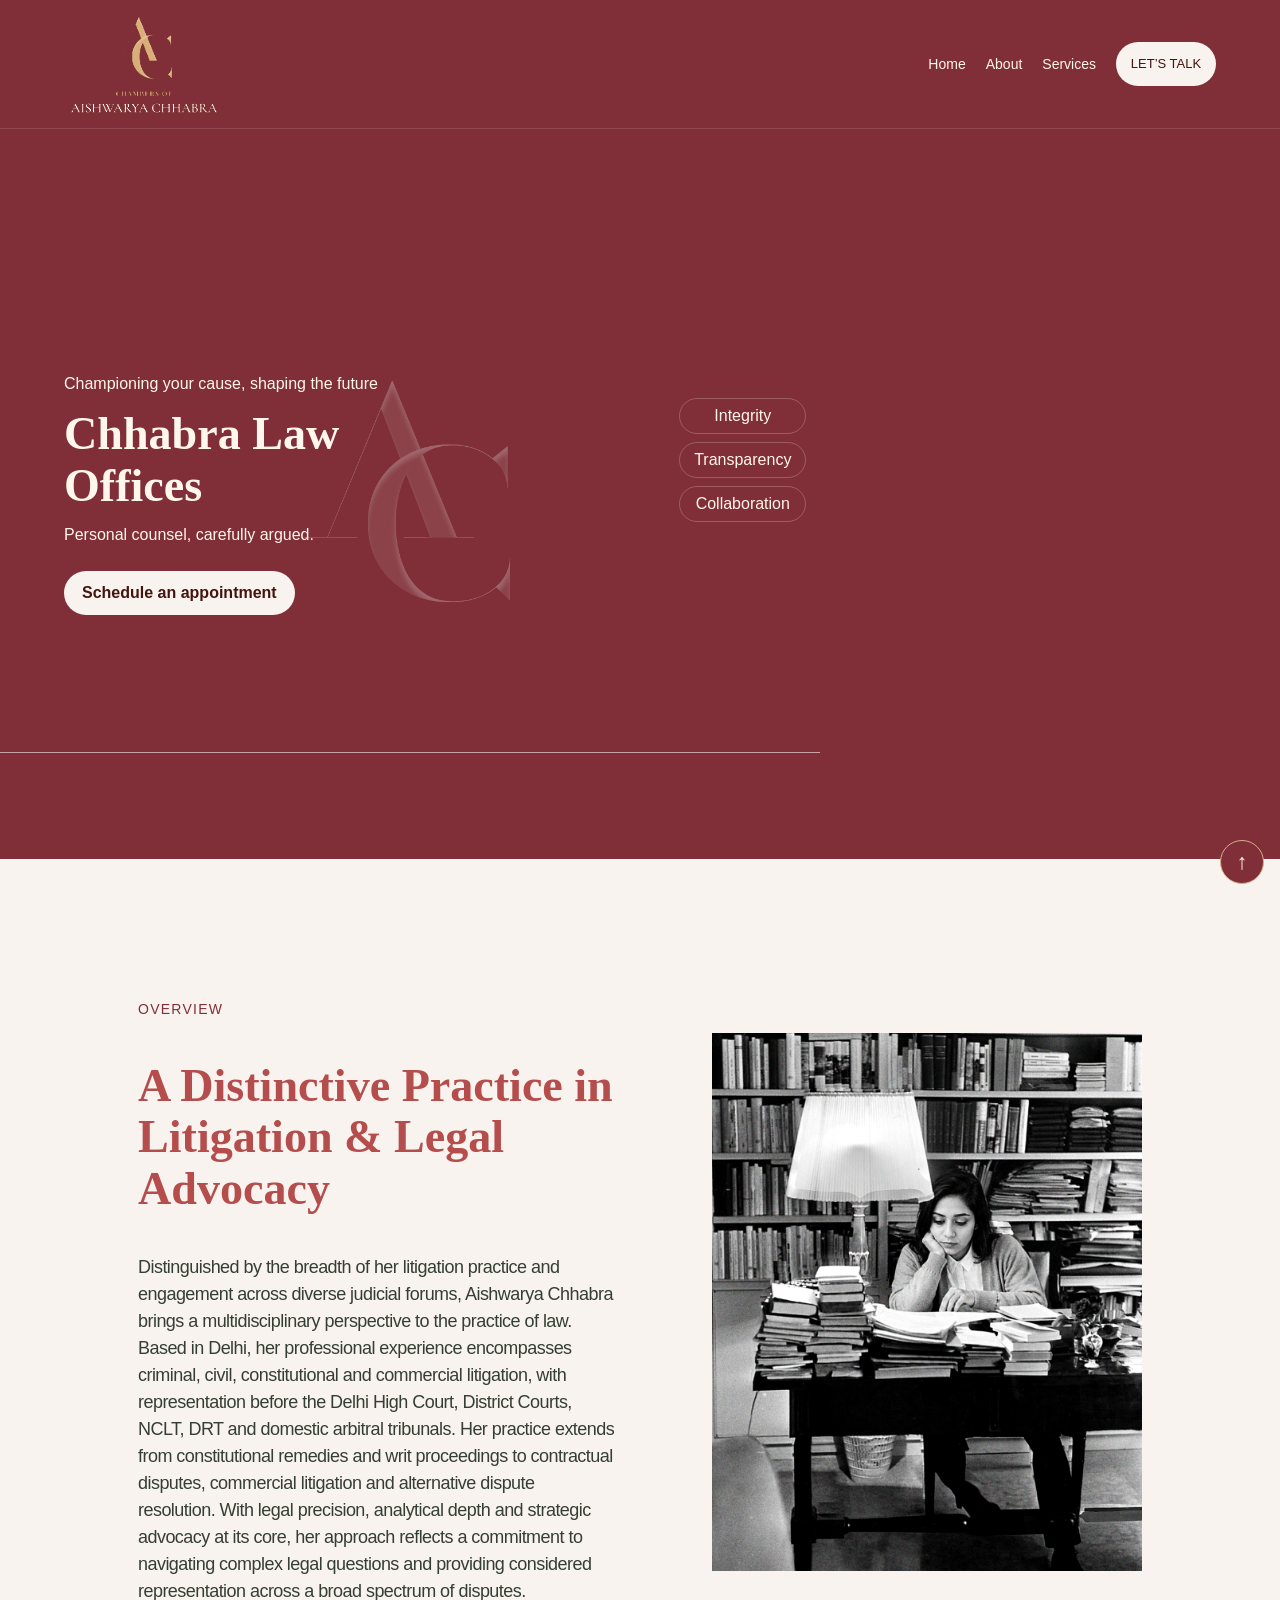
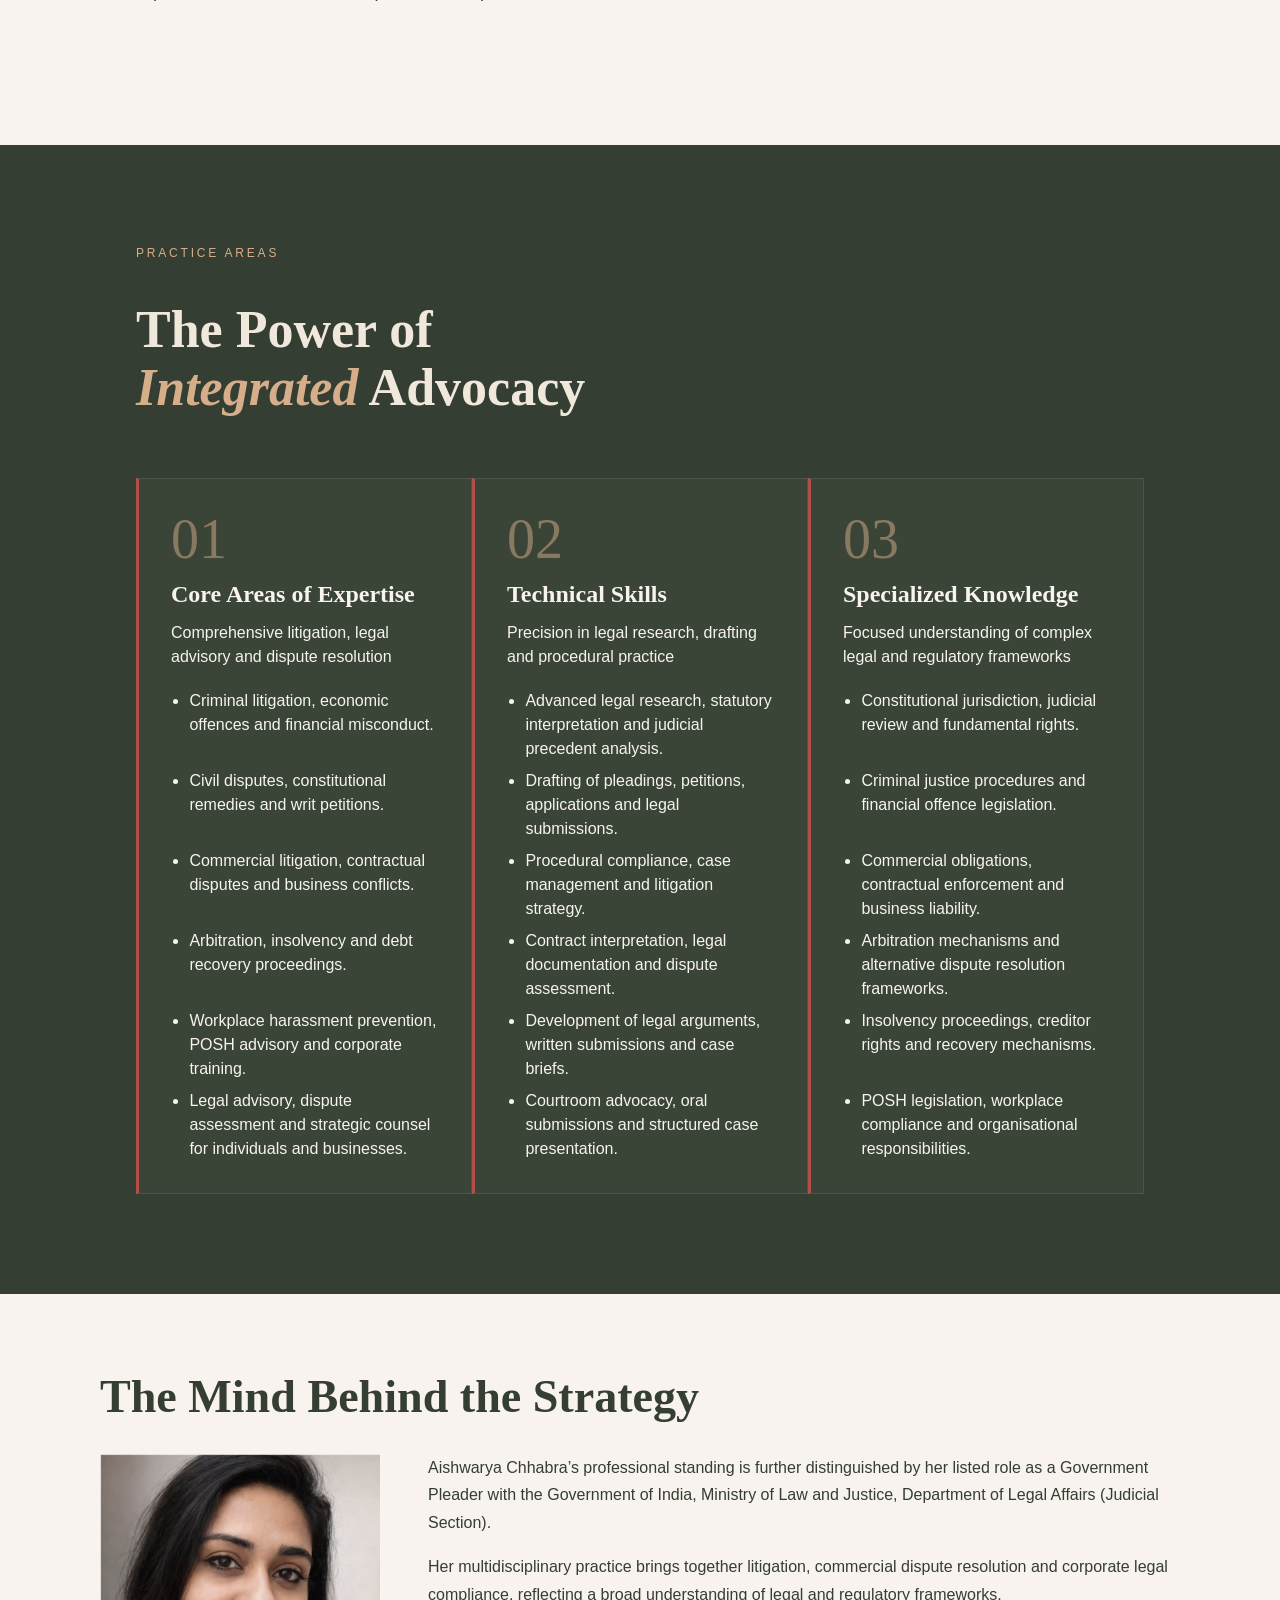
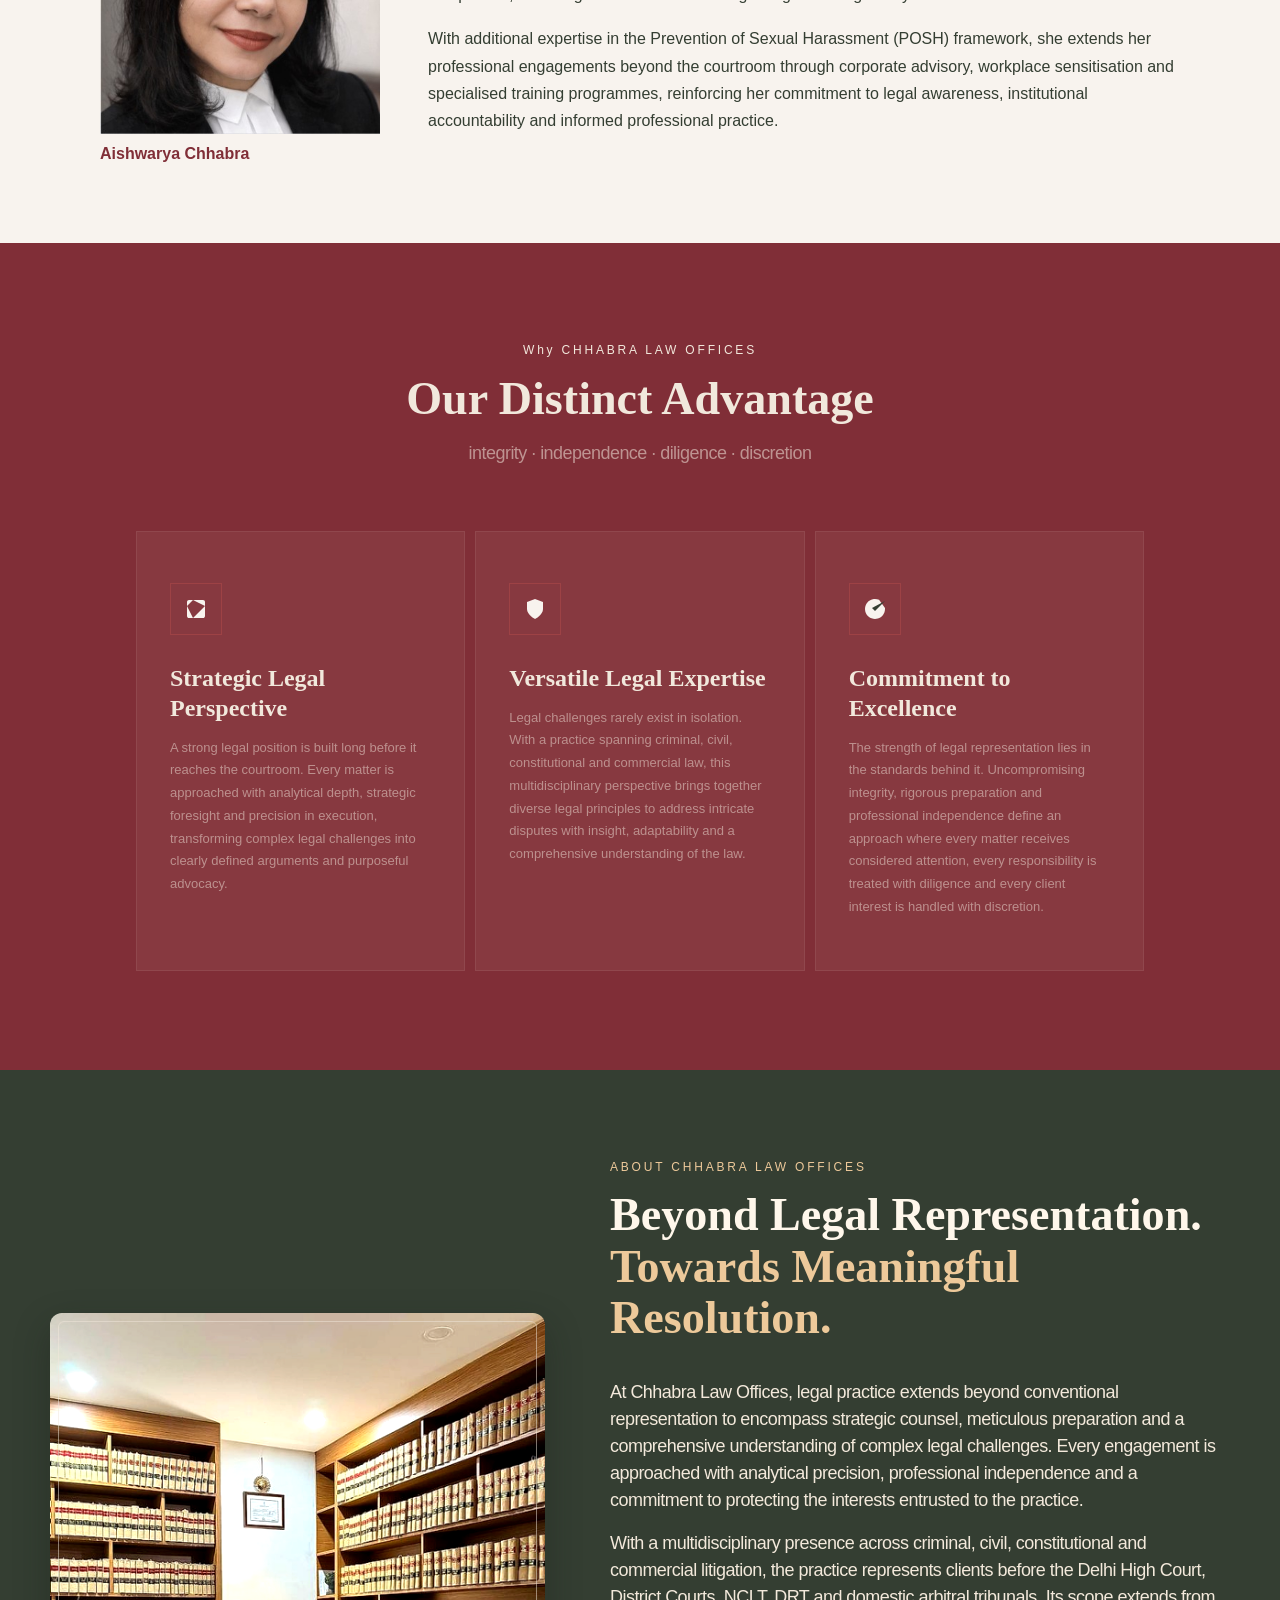
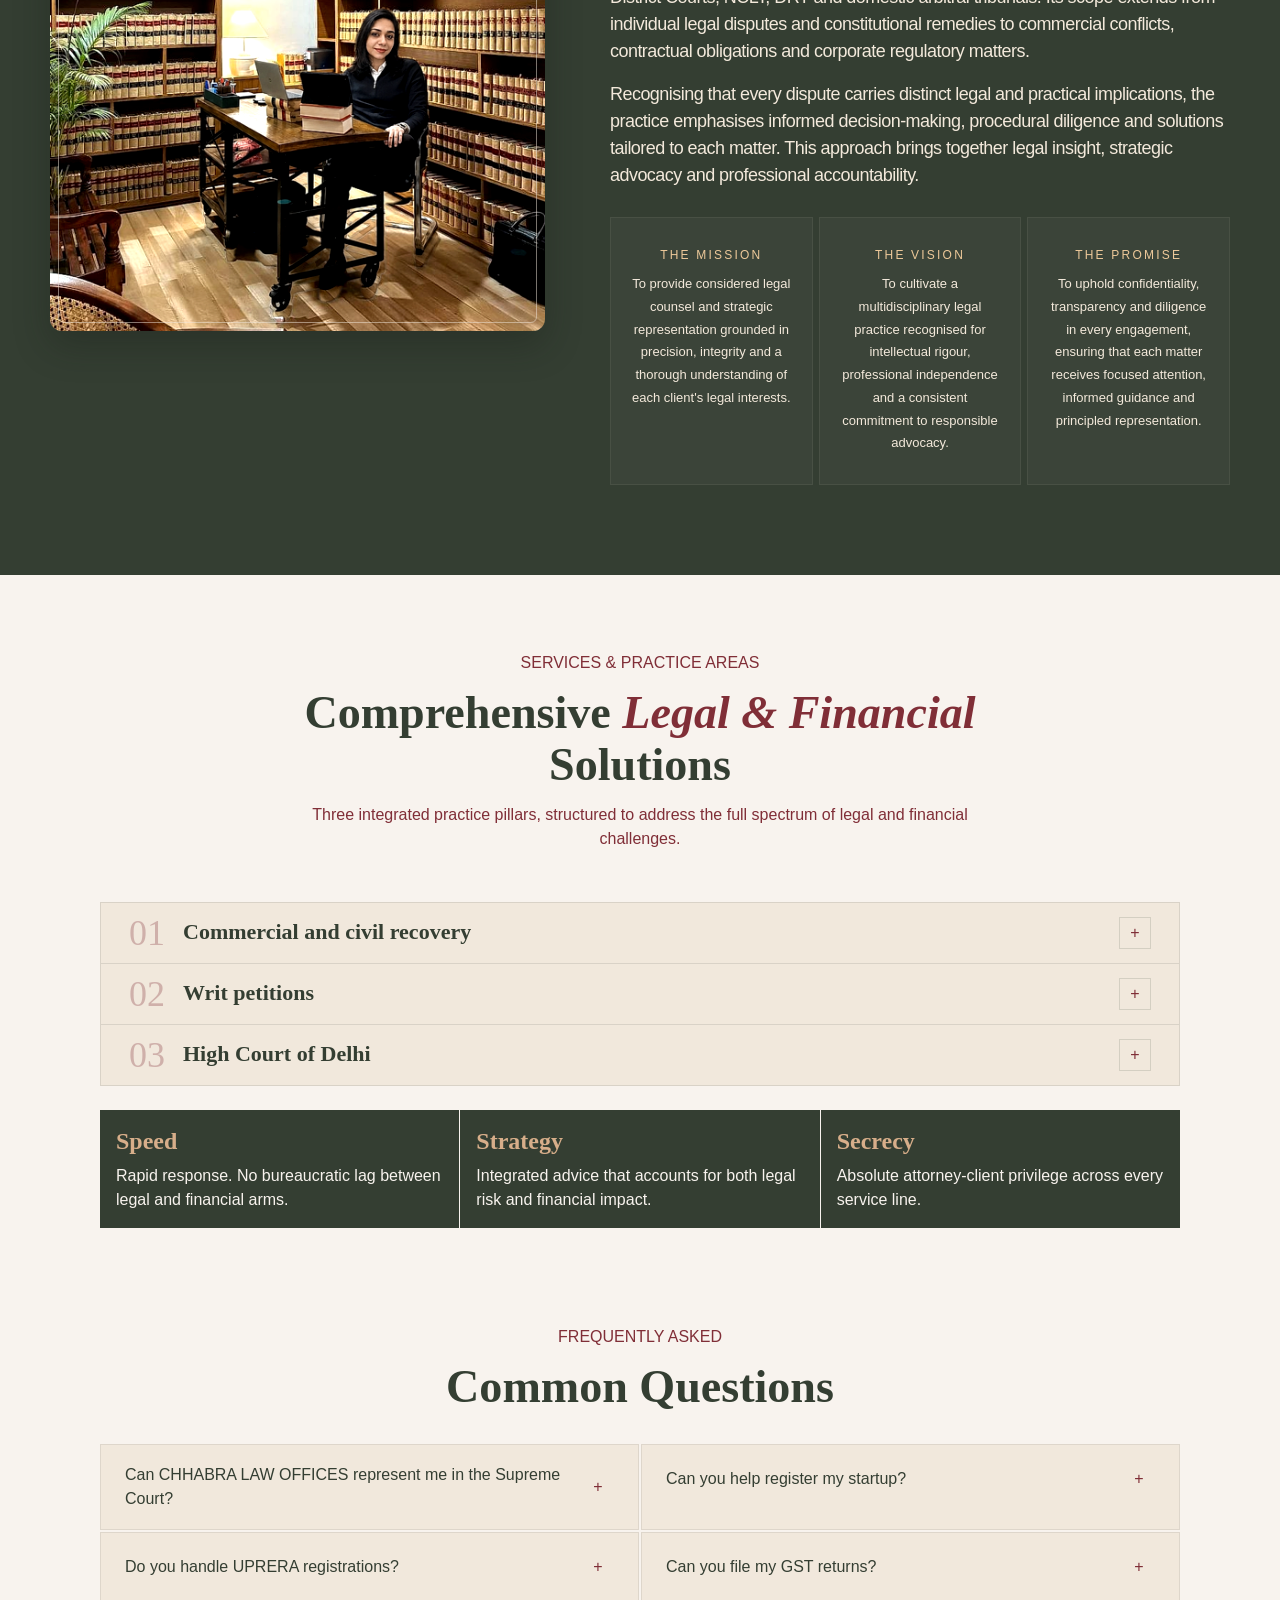
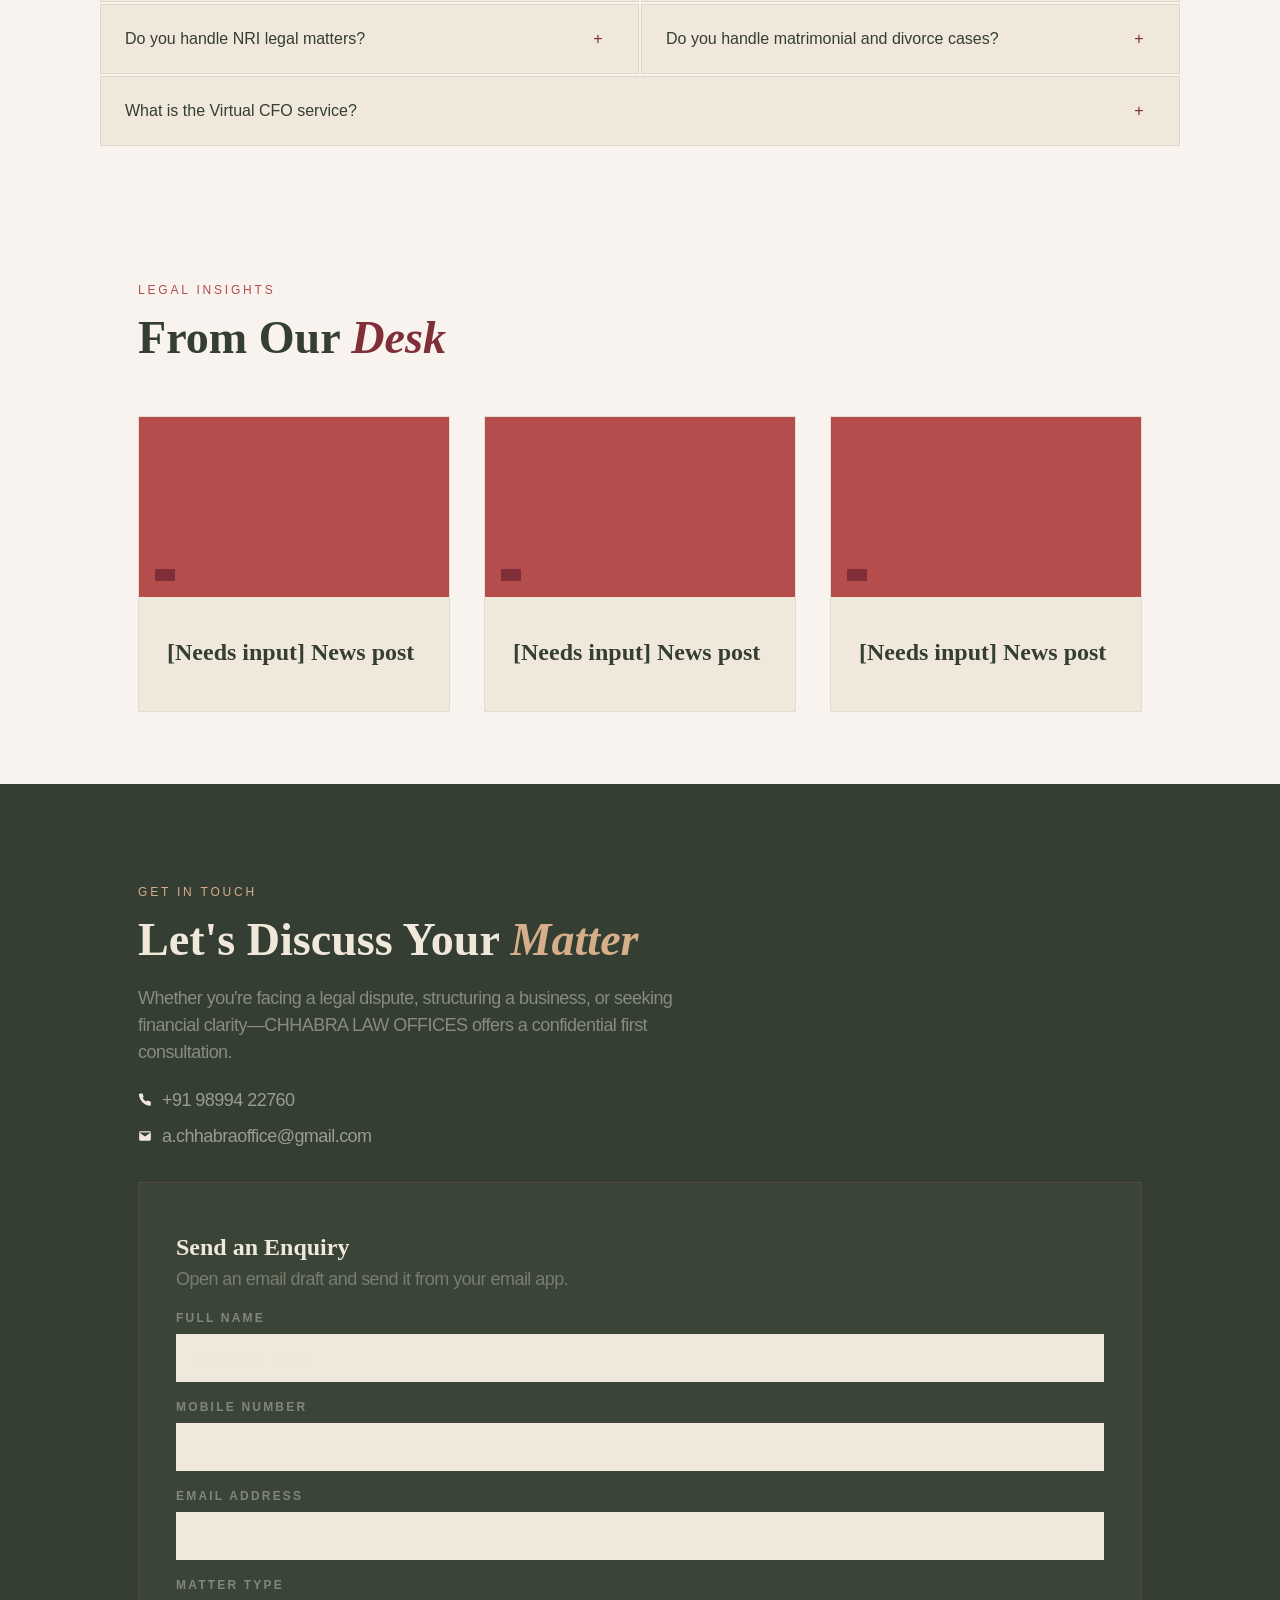
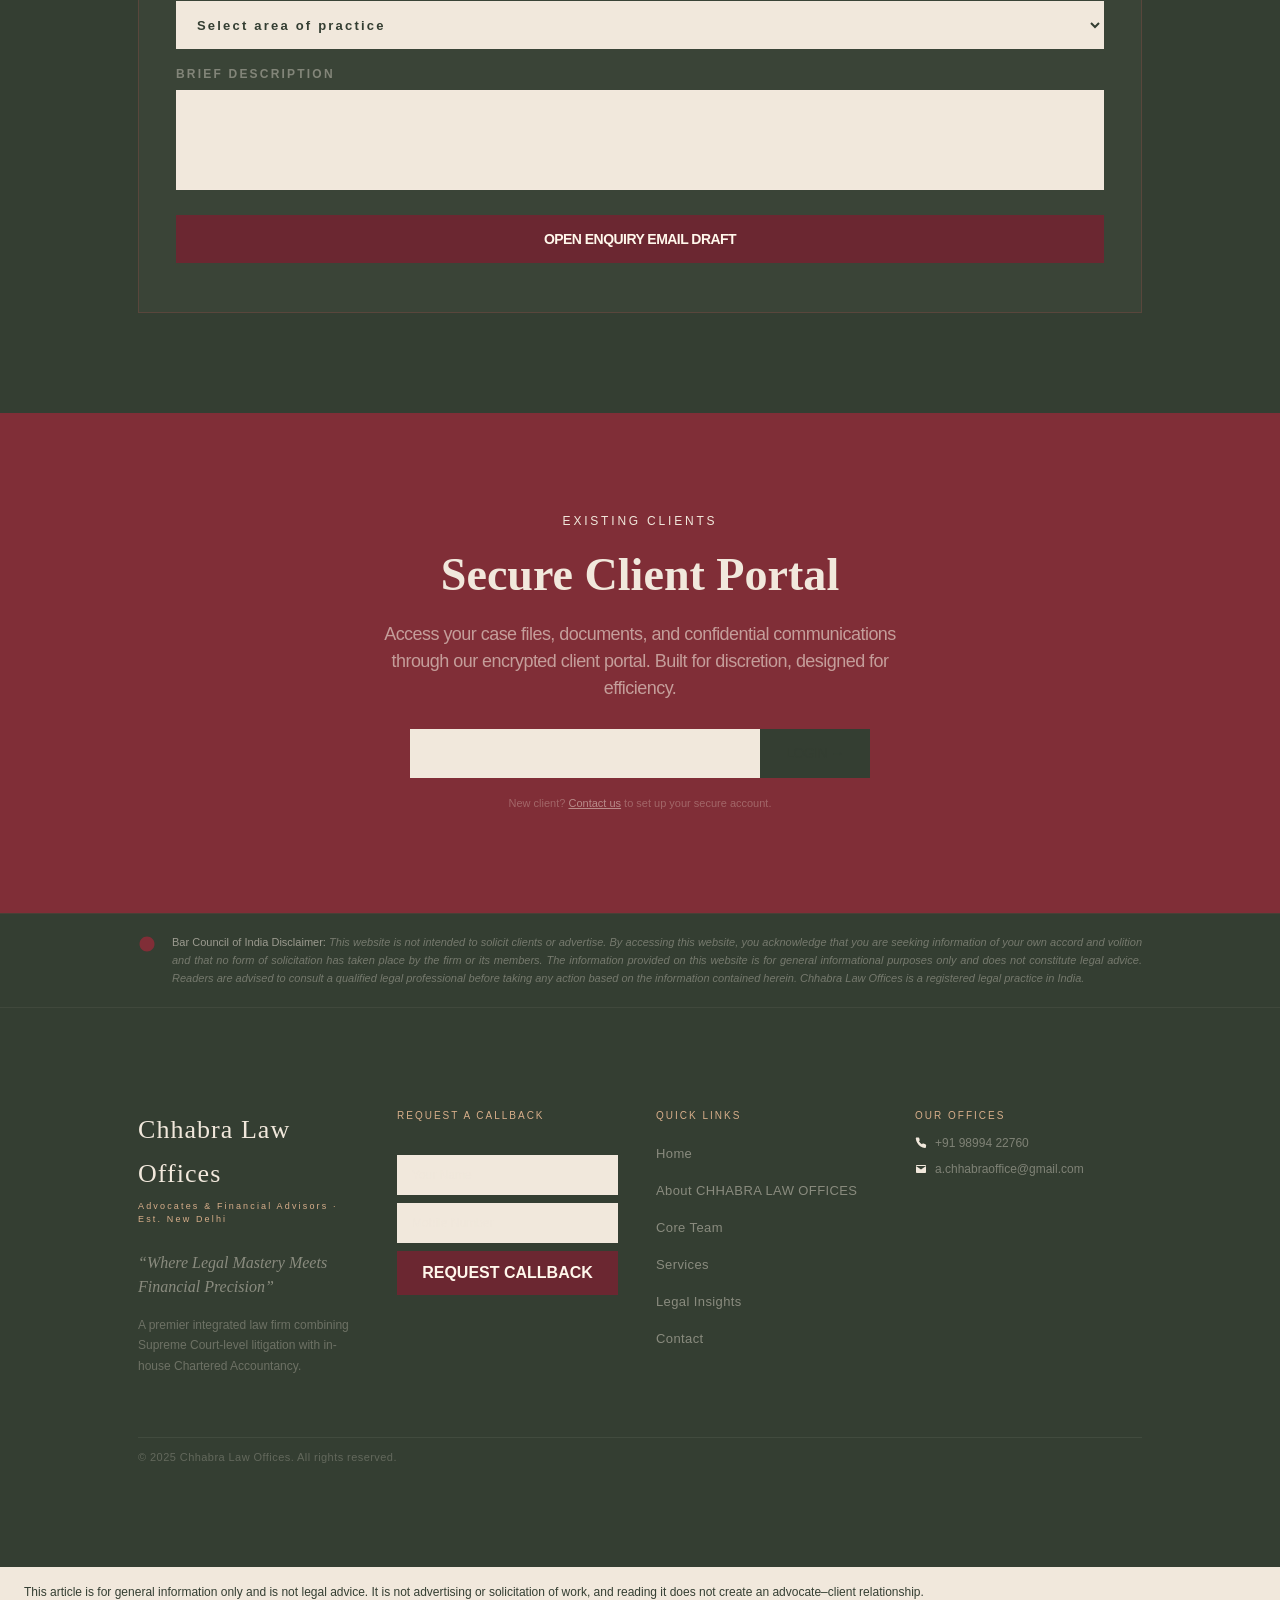
==== commit d2acb81c: "Uppercase homepage section labels" ====
--- a/index.html
+++ b/index.html
@@ -144,12 +144,12 @@
     <figure class="about-photo-frame" data-editorial-reveal>
       <div class="about-photo-cutout"><img class="about-library-photo" src="./assets/chhabra/law-library.png" alt="Aishwarya Chhabra seated at her desk in the law library" width="1080" height="1350" loading="lazy" decoding="async"></div>
     </figure>
-    <div class="about-copy"><div data-sclf-d="e1yey8uv-10" class="flex flex-col gap-6 md:gap-[35px]"><div data-sclf-d="e1yey8uv-11" data-reveal="true" class="flex flex-col gap-3.5" style="translate: none; rotate: none; scale: none; transform: translate(0px, 0px); opacity: 1;"><p data-sclf-d="e1yey8uv-12" class="font-jost text-xs tracking-[2.8px] about-label">About CHHABRA LAW OFFICES</p><h2 id="about-heading" class="font-cormorant text-[32px] md:text-[46px] font-semibold leading-tight about-title">Beyond Legal Representation. <span class="about-emphasis">Towards Meaningful Resolution.</span></h2></div><div data-sclf-d="e1yey8uv-14" data-reveal="true" class="space-y-0 font-jost text-base md:text-lg font-light leading-[27px] tracking-[-0.54px] about-body" style="translate: none; rotate: none; scale: none; transform: translate(0px, 0px); opacity: 1;"><p data-sclf-d="e1yey8uv-15">At Chhabra Law Offices, legal practice extends beyond conventional representation to encompass strategic counsel, meticulous preparation and a comprehensive understanding of complex legal challenges. Every engagement is approached with analytical precision, professional independence and a commitment to protecting the interests entrusted to the practice.</p><p data-sclf-d="e1yey8uv-16" class="pt-4">With a multidisciplinary presence across criminal, civil, constitutional and commercial litigation, the practice represents clients before the Delhi High Court, District Courts, NCLT, DRT and domestic arbitral tribunals. Its scope extends from individual legal disputes and constitutional remedies to commercial conflicts, contractual obligations and corporate regulatory matters.</p><p data-sclf-d="e1yey8uv-16" class="pt-4">Recognising that every dispute carries distinct legal and practical implications, the practice emphasises informed decision-making, procedural diligence and solutions tailored to each matter. This approach brings together legal insight, strategic advocacy and professional accountability.</p></div></div><div data-sclf-d="e1yey8uv-17" class="grid grid-cols-1 sm:grid-cols-3 gap-0.5"><div data-sclf-d="e1yey8uv-18" data-reveal="true" class="flex flex-col border border-white/[0.07] bg-white/[0.04] px-[17px] py-[29px] text-center transition-colors duration-300 hover:border-[rgba(184,147,90,0.2)] hover:bg-[rgba(184,147,90,0.04)]" style="translate: none; rotate: none; scale: none; transform: translate(0px, 0px); opacity: 1;"><p data-sclf-d="e1yey8uv-19" class="mb-2.5 font-jost text-xs font-semibold uppercase tracking-[2.2px] about-label">The Mission</p><p data-sclf-d="e1yey8uv-20" class="font-jost text-[13px] font-light leading-[22.75px] about-body">To provide considered legal counsel and strategic representation grounded in precision, integrity and a thorough understanding of each client's legal interests.</p></div><div data-sclf-d="e1yey8uv-18" data-reveal="true" class="flex flex-col border border-white/[0.07] bg-white/[0.04] px-[17px] py-[29px] text-center transition-colors duration-300 hover:border-[rgba(184,147,90,0.2)] hover:bg-[rgba(184,147,90,0.04)]" style="translate: none; rotate: none; scale: none; transform: translate(0px, 0px); opacity: 1;"><p data-sclf-d="e1yey8uv-19" class="mb-2.5 font-jost text-xs font-semibold uppercase tracking-[2.2px] about-label">The Vision</p><p data-sclf-d="e1yey8uv-20" class="font-jost text-[13px] font-light leading-[22.75px] about-body">To cultivate a multidisciplinary legal practice recognised for intellectual rigour, professional independence and a consistent commitment to responsible advocacy.</p></div><div data-sclf-d="e1yey8uv-18" data-reveal="true" class="flex flex-col border border-white/[0.07] bg-white/[0.04] px-[17px] py-[29px] text-center transition-colors duration-300 hover:border-[rgba(184,147,90,0.2)] hover:bg-[rgba(184,147,90,0.04)]" style="translate: none; rotate: none; scale: none; transform: translate(0px, 0px); opacity: 1;"><p data-sclf-d="e1yey8uv-19" class="mb-2.5 font-jost text-xs font-semibold uppercase tracking-[2.2px] about-label">The Promise</p><p data-sclf-d="e1yey8uv-20" class="font-jost text-[13px] font-light leading-[22.75px] about-body">To uphold confidentiality, transparency and diligence in every engagement, ensuring that each matter receives focused attention, informed guidance and principled representation.</p></div></div></div>
+    <div class="about-copy"><div data-sclf-d="e1yey8uv-10" class="flex flex-col gap-6 md:gap-[35px]"><div data-sclf-d="e1yey8uv-11" data-reveal="true" class="flex flex-col gap-3.5" style="translate: none; rotate: none; scale: none; transform: translate(0px, 0px); opacity: 1;"><p data-sclf-d="e1yey8uv-12" class="font-jost text-xs tracking-[2.8px] about-label">ABOUT CHHABRA LAW OFFICES</p><h2 id="about-heading" class="font-cormorant text-[32px] md:text-[46px] font-semibold leading-tight about-title">Beyond Legal Representation. <span class="about-emphasis">Towards Meaningful Resolution.</span></h2></div><div data-sclf-d="e1yey8uv-14" data-reveal="true" class="space-y-0 font-jost text-base md:text-lg font-light leading-[27px] tracking-[-0.54px] about-body" style="translate: none; rotate: none; scale: none; transform: translate(0px, 0px); opacity: 1;"><p data-sclf-d="e1yey8uv-15">At Chhabra Law Offices, legal practice extends beyond conventional representation to encompass strategic counsel, meticulous preparation and a comprehensive understanding of complex legal challenges. Every engagement is approached with analytical precision, professional independence and a commitment to protecting the interests entrusted to the practice.</p><p data-sclf-d="e1yey8uv-16" class="pt-4">With a multidisciplinary presence across criminal, civil, constitutional and commercial litigation, the practice represents clients before the Delhi High Court, District Courts, NCLT, DRT and domestic arbitral tribunals. Its scope extends from individual legal disputes and constitutional remedies to commercial conflicts, contractual obligations and corporate regulatory matters.</p><p data-sclf-d="e1yey8uv-16" class="pt-4">Recognising that every dispute carries distinct legal and practical implications, the practice emphasises informed decision-making, procedural diligence and solutions tailored to each matter. This approach brings together legal insight, strategic advocacy and professional accountability.</p></div></div><div data-sclf-d="e1yey8uv-17" class="grid grid-cols-1 sm:grid-cols-3 gap-0.5"><div data-sclf-d="e1yey8uv-18" data-reveal="true" class="flex flex-col border border-white/[0.07] bg-white/[0.04] px-[17px] py-[29px] text-center transition-colors duration-300 hover:border-[rgba(184,147,90,0.2)] hover:bg-[rgba(184,147,90,0.04)]" style="translate: none; rotate: none; scale: none; transform: translate(0px, 0px); opacity: 1;"><p data-sclf-d="e1yey8uv-19" class="mb-2.5 font-jost text-xs font-semibold uppercase tracking-[2.2px] about-label">The Mission</p><p data-sclf-d="e1yey8uv-20" class="font-jost text-[13px] font-light leading-[22.75px] about-body">To provide considered legal counsel and strategic representation grounded in precision, integrity and a thorough understanding of each client's legal interests.</p></div><div data-sclf-d="e1yey8uv-18" data-reveal="true" class="flex flex-col border border-white/[0.07] bg-white/[0.04] px-[17px] py-[29px] text-center transition-colors duration-300 hover:border-[rgba(184,147,90,0.2)] hover:bg-[rgba(184,147,90,0.04)]" style="translate: none; rotate: none; scale: none; transform: translate(0px, 0px); opacity: 1;"><p data-sclf-d="e1yey8uv-19" class="mb-2.5 font-jost text-xs font-semibold uppercase tracking-[2.2px] about-label">The Vision</p><p data-sclf-d="e1yey8uv-20" class="font-jost text-[13px] font-light leading-[22.75px] about-body">To cultivate a multidisciplinary legal practice recognised for intellectual rigour, professional independence and a consistent commitment to responsible advocacy.</p></div><div data-sclf-d="e1yey8uv-18" data-reveal="true" class="flex flex-col border border-white/[0.07] bg-white/[0.04] px-[17px] py-[29px] text-center transition-colors duration-300 hover:border-[rgba(184,147,90,0.2)] hover:bg-[rgba(184,147,90,0.04)]" style="translate: none; rotate: none; scale: none; transform: translate(0px, 0px); opacity: 1;"><p data-sclf-d="e1yey8uv-19" class="mb-2.5 font-jost text-xs font-semibold uppercase tracking-[2.2px] about-label">The Promise</p><p data-sclf-d="e1yey8uv-20" class="font-jost text-[13px] font-light leading-[22.75px] about-body">To uphold confidentiality, transparency and diligence in every engagement, ensuring that each matter receives focused attention, informed guidance and principled representation.</p></div></div></div>
   </div>
 </section>
 <section id="sclf-section-1ulxjb2" class="home-information" aria-labelledby="practice-heading">
   <div class="home-information-heading">
-    <p>Services &amp; Practice Areas</p>
+    <p>SERVICES &amp; PRACTICE AREAS</p>
     <h2 id="practice-heading">Comprehensive <em>Legal &amp; Financial</em> Solutions</h2>
     <p>Three integrated practice pillars, structured to address the full spectrum of legal and financial challenges.</p>
   </div>
@@ -162,7 +162,7 @@
 </section>
 <section id="faq" class="home-information" aria-labelledby="faq-heading">
   <div class="home-information-heading">
-    <p>Frequently Asked</p>
+    <p>FREQUENTLY ASKED</p>
     <h2 id="faq-heading">Common Questions</h2>
   </div>
   <div class="faq-grid">
@@ -176,8 +176,8 @@
   </div>
 </section>
 <section id="blogs" class="flex w-full flex-col bg-[#f8f3eb] px-5 sm:px-8 md:px-16 lg:px-[138px] py-14 md:py-[72px] mx-auto overflow-hidden" data-sar-section="home/s08-cards" data-sar-type="cards" data-sclf-layout-section="s08-cards"><div class="flex w-full flex-col gap-10 md:gap-[52px]"><div class="flex flex-col sm:flex-row items-start sm:items-end justify-between gap-4"><div class="flex flex-col gap-3.5"><p data-reveal="true" class="font-jost text-xs tracking-[2.8px] text-[#b8935a]" style="translate: none; rotate: none; scale: none; transform: translate(0px, 0px); opacity: 1;">LEGAL INSIGHTS</p><h2 data-reveal="true" class="font-cormorant text-[36px] md:text-[50px] font-semibold leading-tight text-[#1a1a1a]" style="translate: none; rotate: none; scale: none; transform: translate(0px, 0px); opacity: 1;">From Our <span class="font-cormorant italic text-[#6b1f2a]">Desk</span></h2></div></div><div class="grid grid-cols-1 sm:grid-cols-2 lg:grid-cols-3 gap-6 md:gap-[34px]"><article data-reveal="true" class="group overflow-hidden border border-black/[0.07] bg-white cursor-pointer transition-shadow duration-350 hover:shadow-xl" style="translate: none; rotate: none; scale: none; transform: translate(0px, 0px); opacity: 1;"><a class="block" href="./blog/the-security-cheque-trap/index.html"><div class="relative h-[180px] overflow-hidden"><img alt="" loading="lazy" decoding="async" data-nimg="fill" class="blog-img-zoom object-cover" style="position:absolute;height:100%;width:100%;left:0;top:0;right:0;bottom:0;color:transparent" sizes="100vw" src="data:image/svg+xml,%3Csvg%20xmlns%3D%22http%3A%2F%2Fwww.w3.org%2F2000%2Fsvg%22%20viewBox%3D%220%200%2016%209%22%3E%3Crect%20width%3D%2216%22%20height%3D%229%22%20fill%3D%22%23b44d4c%22%2F%3E%3C%2Fsvg%3E"><span class="absolute left-1/2 top-1/2 -translate-x-1/2 -translate-y-1/2 font-cormorant text-[48px] font-light text-[rgba(184,147,90,0.2)]">§</span><span class="absolute bottom-4 left-4 bg-[#6b1f2a] px-2.5 py-1.5 font-jost text-xs font-semibold uppercase tracking-[2.2px] text-white"></span></div><div class="p-6 md:p-7"><p class="font-jost text-xs font-semibold uppercase tracking-[2.2px] text-[#aaa]"></p><h3 class="mt-3 font-cormorant text-xl font-semibold leading-[26px] text-[#1a1a1a] transition-colors duration-200 group-hover:text-[#6b1f2a]">[Needs input] News post</h3><p class="mt-4 font-jost text-[13px] font-light leading-[22.75px] text-[#777]"></p></div></a></article><article data-reveal="true" class="group overflow-hidden border border-black/[0.07] bg-white cursor-pointer transition-shadow duration-350 hover:shadow-xl" style="translate: none; rotate: none; scale: none; transform: translate(0px, 0px); opacity: 1;"><a class="block" href="./blog/the-stop-payment-myth/index.html"><div class="relative h-[180px] overflow-hidden"><img alt="" loading="lazy" decoding="async" data-nimg="fill" class="blog-img-zoom object-cover" style="position:absolute;height:100%;width:100%;left:0;top:0;right:0;bottom:0;color:transparent" sizes="100vw" src="data:image/svg+xml,%3Csvg%20xmlns%3D%22http%3A%2F%2Fwww.w3.org%2F2000%2Fsvg%22%20viewBox%3D%220%200%2016%209%22%3E%3Crect%20width%3D%2216%22%20height%3D%229%22%20fill%3D%22%23b44d4c%22%2F%3E%3C%2Fsvg%3E"><span class="absolute left-1/2 top-1/2 -translate-x-1/2 -translate-y-1/2 font-cormorant text-[48px] font-light text-[rgba(184,147,90,0.2)]">§</span><span class="absolute bottom-4 left-4 bg-[#6b1f2a] px-2.5 py-1.5 font-jost text-xs font-semibold uppercase tracking-[2.2px] text-white"></span></div><div class="p-6 md:p-7"><p class="font-jost text-xs font-semibold uppercase tracking-[2.2px] text-[#aaa]"></p><h3 class="mt-3 font-cormorant text-xl font-semibold leading-[26px] text-[#1a1a1a] transition-colors duration-200 group-hover:text-[#6b1f2a]">[Needs input] News post</h3><p class="mt-4 font-jost text-[13px] font-light leading-[22.75px] text-[#777]"></p></div></a></article><article data-reveal="true" class="group overflow-hidden border border-black/[0.07] bg-white cursor-pointer transition-shadow duration-350 hover:shadow-xl" style="translate: none; rotate: none; scale: none; transform: translate(0px, 0px); opacity: 1;"><a class="block" href="./blog/the-jurisdiction-carousel/index.html"><div class="relative h-[180px] overflow-hidden"><img alt="" loading="lazy" decoding="async" data-nimg="fill" class="blog-img-zoom object-cover" style="position:absolute;height:100%;width:100%;left:0;top:0;right:0;bottom:0;color:transparent" sizes="100vw" src="data:image/svg+xml,%3Csvg%20xmlns%3D%22http%3A%2F%2Fwww.w3.org%2F2000%2Fsvg%22%20viewBox%3D%220%200%2016%209%22%3E%3Crect%20width%3D%2216%22%20height%3D%229%22%20fill%3D%22%23b44d4c%22%2F%3E%3C%2Fsvg%3E"><img alt="" loading="lazy" decoding="async" data-nimg="fill" class="blog-img-zoom object-cover" style="position:absolute;height:100%;width:100%;left:0;top:0;right:0;bottom:0;color:transparent" sizes="100vw" src="data:image/svg+xml,%3Csvg%20xmlns%3D%22http%3A%2F%2Fwww.w3.org%2F2000%2Fsvg%22%20viewBox%3D%220%200%2016%209%22%3E%3Crect%20width%3D%2216%22%20height%3D%229%22%20fill%3D%22%23b44d4c%22%2F%3E%3C%2Fsvg%3E"><span class="absolute left-1/2 top-1/2 -translate-x-1/2 -translate-y-1/2 font-cormorant text-[48px] font-light text-[rgba(184,147,90,0.2)]">§</span><span class="absolute bottom-4 left-4 bg-[#6b1f2a] px-2.5 py-1.5 font-jost text-xs font-semibold uppercase tracking-[2.2px] text-white"></span></div><div class="p-6 md:p-7"><p class="font-jost text-xs font-semibold uppercase tracking-[2.2px] text-[#aaa]"></p><h3 class="mt-3 font-cormorant text-xl font-semibold leading-[26px] text-[#1a1a1a] transition-colors duration-200 group-hover:text-[#6b1f2a]">[Needs input] News post</h3><p class="mt-4 font-jost text-[13px] font-light leading-[22.75px] text-[#777]"></p></div></a></article></div></div></section>
-<section id="contact" class="flex w-full bg-[#1a1a1a] px-5 sm:px-8 md:px-16 lg:px-[138px] py-16 md:py-[100px] mx-auto overflow-hidden" data-sar-section="home/s09-form" data-sar-type="form" data-sclf-layout-section="s09-form"><div class="flex w-full flex-col lg:flex-row gap-8 lg:gap-12"><div class="flex w-full lg:w-[42%] lg:shrink-0 flex-col gap-5"><div data-reveal="true" class="flex flex-col gap-5" style="translate: none; rotate: none; scale: none; transform: translate(0px, 0px); opacity: 1;"><div class="flex flex-col gap-3.5"><p class="font-jost text-xs tracking-[2.8px] text-[#b8935a]">Get in Touch</p><h2 class="font-cormorant text-[32px] md:text-[46px] font-semibold leading-tight text-white">Let's Discuss Your <span class="font-cormorant italic text-[#b8935a]">Matter</span></h2></div><p class="max-w-[540px] font-jost text-base md:text-lg font-light leading-[27px] tracking-[-0.54px] text-white/45">Whether you&#39;re facing a legal dispute, structuring a business, or seeking financial clarity—CHHABRA LAW OFFICES offers a confidential first consultation.</p></div><div class="contact-links"><div class="mt-2 flex items-center gap-2.5"><img alt="" loading="lazy" width="14" height="14" decoding="async" data-nimg="1" style="color:transparent" src="./assets/site/images/phone-icon.__q189041d8.svg"><a href="tel:+919899422760" class="font-jost text-base md:text-lg font-light tracking-[-0.54px] text-white/55 transition-colors hover:text-white/80">+91 98994 22760</a></div><div class="mt-2 flex items-center gap-2.5"><img alt="" loading="lazy" width="14" height="14" decoding="async" data-nimg="1" style="color:transparent" src="./assets/site/images/footer-email.__q189041d8.svg"><a href="mailto:a.chhabraoffice@gmail.com" class="font-jost text-sm md:text-lg font-light tracking-[-0.54px] text-white/55 break-all transition-colors hover:text-white/80">a.chhabraoffice@gmail.com</a></div></div></div><form class="flex flex-1 flex-col gap-[17px] border border-[rgba(184,147,90,0.25)] bg-white/[0.03] px-5 sm:px-[37px] py-8 md:py-[49px]" data-email-request="a.chhabraoffice@gmail.com" data-subject="Website enquiry"><div data-reveal="true" style="translate: none; rotate: none; scale: none; transform: translate(0px, 0px); opacity: 1;"><h3 class="font-cormorant text-[22px] md:text-[26px] font-semibold leading-[29.9px] text-white">Send an Enquiry</h3><p class="mt-1 font-jost text-base md:text-lg font-light leading-[27px] tracking-[-0.54px] text-white/35">Open an email draft and send it from your email app.</p></div><label data-reveal="true" class="font-jost text-xs font-semibold uppercase tracking-[2.2px] text-white/40" style="translate: none; rotate: none; scale: none; transform: translate(0px, 0px); opacity: 1;">Full Name<input type="text" name="name" autocomplete="name" required  placeholder="Your full name" class="input-gold mt-2 block h-12 w-full border border-white/10 bg-white/[0.05] px-4 font-jost text-[13px] text-white placeholder:text-white/25"></label><label data-reveal="true" class="font-jost text-xs font-semibold uppercase tracking-[2.2px] text-white/40" style="translate: none; rotate: none; scale: none; transform: translate(0px, 0px); opacity: 1;">Mobile Number<input type="tel" name="phone" autocomplete="tel"  placeholder="" class="input-gold mt-2 block h-12 w-full border border-white/10 bg-white/[0.05] px-4 font-jost text-[13px] text-white placeholder:text-white/25"></label><label data-reveal="true" class="font-jost text-xs font-semibold uppercase tracking-[2.2px] text-white/40" style="translate: none; rotate: none; scale: none; transform: translate(0px, 0px); opacity: 1;">Email Address<input type="email" name="email" autocomplete="email" required  placeholder="" class="input-gold mt-2 block h-12 w-full border border-white/10 bg-white/[0.05] px-4 font-jost text-[13px] text-white placeholder:text-white/25"></label><label data-reveal="true" class="font-jost text-xs font-semibold uppercase tracking-[2.2px] text-white/40" style="translate: none; rotate: none; scale: none; transform: translate(0px, 0px); opacity: 1;">Matter Type<select name="matter" required class="input-gold mt-2 block h-12 w-full border border-white/10 bg-[#1a1a1a] px-4 font-jost text-[13px] text-white"><option value="">Select area of practice</option><option value="Commercial and civil recovery">Commercial and civil recovery</option><option value="Writ petitions">Writ petitions</option><option value="High Court of Delhi">High Court of Delhi</option><option value="District &amp; Sessions Judge, Shahdara, Karkardooma Court">District &amp; Sessions Judge, Shahdara, Karkardooma Court</option><option value="Legal Services">Legal Services</option><option value="Legal Services">Legal Services</option><option value="Legal Services">Legal Services</option><option value="Other">Other</option></select></label><label data-reveal="true" class="font-jost text-xs font-semibold uppercase tracking-[2.2px] text-white/40" style="translate: none; rotate: none; scale: none; transform: translate(0px, 0px); opacity: 1;">Brief Description<textarea name="message" placeholder="" rows="4" class="input-gold mt-2 block h-[100px] w-full resize-none border border-white/10 bg-white/[0.05] px-4 py-3 font-jost text-[13px] text-white placeholder:text-white/25"></textarea></label><button data-reveal="true" type="submit" class="cursor-pointer mt-2 h-12 w-full bg-[#6b1f2a] font-jost text-sm uppercase tracking-[-0.54px] text-white transition-all duration-200 hover:bg-[#8a2535] hover:shadow-lg active:scale-[0.99]" style="translate: none; rotate: none; scale: none; transform: translate(0px, 0px); opacity: 1;" disabled>Open enquiry email draft</button></form></div></section>
-<section class="flex w-full flex-col items-center justify-center bg-[#6b1f2a] px-5 sm:px-8 md:px-16 lg:px-[138px] py-16 md:py-[100px] mx-auto" data-sar-section="home/s10-cta" data-sar-type="cta" data-sclf-layout-section="s10-cta" id="sclf-section-k69e8d"><div class="flex w-full flex-col items-center gap-4"><div class="flex w-full flex-col items-center gap-6 md:gap-[27px]"><div class="flex flex-col items-center gap-5 text-center"><p class="font-jost text-xs tracking-[2.8px] text-[#b8935a]">Existing Clients</p><h2 class="font-cormorant text-[32px] md:text-[46px] font-semibold leading-tight text-white">Secure Client Portal</h2><p class="max-w-[528px] font-jost text-base md:text-lg font-light leading-[27px] tracking-[-0.54px] text-white/60">Access your case files, documents, and confidential communications through our encrypted client portal. Built for discretion, designed for efficiency.</p></div><div class="flex h-[49px] w-full max-w-[460px]"><input type="email" placeholder="" class="h-full flex-1 min-w-0 border border-white/20 border-b border-l border-t bg-white/10 px-3 sm:px-5 font-jost text-[13px] text-white placeholder:text-white/40"><button type="button" class="h-full w-[90px] sm:w-[110px] shrink-0 bg-[#1a1a1a] font-jost text-sm uppercase tracking-[-0.54px] text-white">Login →</button></div></div><p class="text-center font-jost text-[11px] font-light leading-[19.25px] text-white/30">New client? <a href="#contact" class="text-white/50 underline">Contact us</a> to set up your secure account.</p></div></section>
+<section id="contact" class="flex w-full bg-[#1a1a1a] px-5 sm:px-8 md:px-16 lg:px-[138px] py-16 md:py-[100px] mx-auto overflow-hidden" data-sar-section="home/s09-form" data-sar-type="form" data-sclf-layout-section="s09-form"><div class="flex w-full flex-col lg:flex-row gap-8 lg:gap-12"><div class="flex w-full lg:w-[42%] lg:shrink-0 flex-col gap-5"><div data-reveal="true" class="flex flex-col gap-5" style="translate: none; rotate: none; scale: none; transform: translate(0px, 0px); opacity: 1;"><div class="flex flex-col gap-3.5"><p class="font-jost text-xs tracking-[2.8px] text-[#b8935a]">GET IN TOUCH</p><h2 class="font-cormorant text-[32px] md:text-[46px] font-semibold leading-tight text-white">Let's Discuss Your <span class="font-cormorant italic text-[#b8935a]">Matter</span></h2></div><p class="max-w-[540px] font-jost text-base md:text-lg font-light leading-[27px] tracking-[-0.54px] text-white/45">Whether you&#39;re facing a legal dispute, structuring a business, or seeking financial clarity—CHHABRA LAW OFFICES offers a confidential first consultation.</p></div><div class="contact-links"><div class="mt-2 flex items-center gap-2.5"><img alt="" loading="lazy" width="14" height="14" decoding="async" data-nimg="1" style="color:transparent" src="./assets/site/images/phone-icon.__q189041d8.svg"><a href="tel:+919899422760" class="font-jost text-base md:text-lg font-light tracking-[-0.54px] text-white/55 transition-colors hover:text-white/80">+91 98994 22760</a></div><div class="mt-2 flex items-center gap-2.5"><img alt="" loading="lazy" width="14" height="14" decoding="async" data-nimg="1" style="color:transparent" src="./assets/site/images/footer-email.__q189041d8.svg"><a href="mailto:a.chhabraoffice@gmail.com" class="font-jost text-sm md:text-lg font-light tracking-[-0.54px] text-white/55 break-all transition-colors hover:text-white/80">a.chhabraoffice@gmail.com</a></div></div></div><form class="flex flex-1 flex-col gap-[17px] border border-[rgba(184,147,90,0.25)] bg-white/[0.03] px-5 sm:px-[37px] py-8 md:py-[49px]" data-email-request="a.chhabraoffice@gmail.com" data-subject="Website enquiry"><div data-reveal="true" style="translate: none; rotate: none; scale: none; transform: translate(0px, 0px); opacity: 1;"><h3 class="font-cormorant text-[22px] md:text-[26px] font-semibold leading-[29.9px] text-white">Send an Enquiry</h3><p class="mt-1 font-jost text-base md:text-lg font-light leading-[27px] tracking-[-0.54px] text-white/35">Open an email draft and send it from your email app.</p></div><label data-reveal="true" class="font-jost text-xs font-semibold uppercase tracking-[2.2px] text-white/40" style="translate: none; rotate: none; scale: none; transform: translate(0px, 0px); opacity: 1;">Full Name<input type="text" name="name" autocomplete="name" required  placeholder="Your full name" class="input-gold mt-2 block h-12 w-full border border-white/10 bg-white/[0.05] px-4 font-jost text-[13px] text-white placeholder:text-white/25"></label><label data-reveal="true" class="font-jost text-xs font-semibold uppercase tracking-[2.2px] text-white/40" style="translate: none; rotate: none; scale: none; transform: translate(0px, 0px); opacity: 1;">Mobile Number<input type="tel" name="phone" autocomplete="tel"  placeholder="" class="input-gold mt-2 block h-12 w-full border border-white/10 bg-white/[0.05] px-4 font-jost text-[13px] text-white placeholder:text-white/25"></label><label data-reveal="true" class="font-jost text-xs font-semibold uppercase tracking-[2.2px] text-white/40" style="translate: none; rotate: none; scale: none; transform: translate(0px, 0px); opacity: 1;">Email Address<input type="email" name="email" autocomplete="email" required  placeholder="" class="input-gold mt-2 block h-12 w-full border border-white/10 bg-white/[0.05] px-4 font-jost text-[13px] text-white placeholder:text-white/25"></label><label data-reveal="true" class="font-jost text-xs font-semibold uppercase tracking-[2.2px] text-white/40" style="translate: none; rotate: none; scale: none; transform: translate(0px, 0px); opacity: 1;">Matter Type<select name="matter" required class="input-gold mt-2 block h-12 w-full border border-white/10 bg-[#1a1a1a] px-4 font-jost text-[13px] text-white"><option value="">Select area of practice</option><option value="Commercial and civil recovery">Commercial and civil recovery</option><option value="Writ petitions">Writ petitions</option><option value="High Court of Delhi">High Court of Delhi</option><option value="District &amp; Sessions Judge, Shahdara, Karkardooma Court">District &amp; Sessions Judge, Shahdara, Karkardooma Court</option><option value="Legal Services">Legal Services</option><option value="Legal Services">Legal Services</option><option value="Legal Services">Legal Services</option><option value="Other">Other</option></select></label><label data-reveal="true" class="font-jost text-xs font-semibold uppercase tracking-[2.2px] text-white/40" style="translate: none; rotate: none; scale: none; transform: translate(0px, 0px); opacity: 1;">Brief Description<textarea name="message" placeholder="" rows="4" class="input-gold mt-2 block h-[100px] w-full resize-none border border-white/10 bg-white/[0.05] px-4 py-3 font-jost text-[13px] text-white placeholder:text-white/25"></textarea></label><button data-reveal="true" type="submit" class="cursor-pointer mt-2 h-12 w-full bg-[#6b1f2a] font-jost text-sm uppercase tracking-[-0.54px] text-white transition-all duration-200 hover:bg-[#8a2535] hover:shadow-lg active:scale-[0.99]" style="translate: none; rotate: none; scale: none; transform: translate(0px, 0px); opacity: 1;" disabled>Open enquiry email draft</button></form></div></section>
+<section class="flex w-full flex-col items-center justify-center bg-[#6b1f2a] px-5 sm:px-8 md:px-16 lg:px-[138px] py-16 md:py-[100px] mx-auto" data-sar-section="home/s10-cta" data-sar-type="cta" data-sclf-layout-section="s10-cta" id="sclf-section-k69e8d"><div class="flex w-full flex-col items-center gap-4"><div class="flex w-full flex-col items-center gap-6 md:gap-[27px]"><div class="flex flex-col items-center gap-5 text-center"><p class="font-jost text-xs tracking-[2.8px] text-[#b8935a]">EXISTING CLIENTS</p><h2 class="font-cormorant text-[32px] md:text-[46px] font-semibold leading-tight text-white">Secure Client Portal</h2><p class="max-w-[528px] font-jost text-base md:text-lg font-light leading-[27px] tracking-[-0.54px] text-white/60">Access your case files, documents, and confidential communications through our encrypted client portal. Built for discretion, designed for efficiency.</p></div><div class="flex h-[49px] w-full max-w-[460px]"><input type="email" placeholder="" class="h-full flex-1 min-w-0 border border-white/20 border-b border-l border-t bg-white/10 px-3 sm:px-5 font-jost text-[13px] text-white placeholder:text-white/40"><button type="button" class="h-full w-[90px] sm:w-[110px] shrink-0 bg-[#1a1a1a] font-jost text-sm uppercase tracking-[-0.54px] text-white">Login →</button></div></div><p class="text-center font-jost text-[11px] font-light leading-[19.25px] text-white/30">New client? <a href="#contact" class="text-white/50 underline">Contact us</a> to set up your secure account.</p></div></section>
 <section class="flex w-full flex-col items-center justify-center border-t border-[rgba(184,147,90,0.15)] bg-[#111] px-5 sm:px-8 md:px-16 lg:px-[138px] py-[19px] mx-auto" data-sar-section="home/s11-content" data-sar-type="content" data-sclf-layout-section="s11-content" id="sclf-section-w0otnl"><div class="flex w-full items-start gap-3 md:gap-4"><img alt="" loading="lazy" width="18" height="18" decoding="async" data-nimg="1" class="mt-0.5 shrink-0" style="color:transparent" src="./assets/site/images/disclaimer-icon.__q189041d8.svg"><p class="text-justify font-jost text-[11px] leading-[18.15px]"><span class="font-medium text-white/55">Bar Council of India Disclaimer:</span><span class="font-light italic text-white/35"> This website is not intended to solicit clients or advertise. By accessing this website, you acknowledge that you are seeking information of your own accord and volition and that no form of solicitation has taken place by the firm or its members. The information provided on this website is for general informational purposes only and does not constitute legal advice. Readers are advised to consult a qualified legal professional before taking any action based on the information contained herein. Chhabra Law Offices is a registered legal practice in India.</span></p></div></section>
 <footer class="relative flex w-full flex-col border-t border-white/[0.06] bg-[#111] px-5 sm:px-8 md:px-16 lg:px-[138px] py-14 md:py-[100px] mx-auto overflow-hidden" data-sar-section="home/s12-footer" data-sar-type="footer" data-sclf-layout-section="s12-footer" id="sclf-section-kbznyk"><div class="flex w-full flex-col gap-10 md:gap-[61px]"><div class="grid grid-cols-1 sm:grid-cols-2 lg:grid-cols-4 gap-10 md:gap-8"><div data-reveal="true" class="sm:col-span-2 lg:col-span-1 max-w-[318px]" style="translate: none; rotate: none; scale: none; transform: translate(0px, 0px); opacity: 1;"><p class="font-cormorant text-[22px] md:text-[26px] font-semibold leading-[44.2px] tracking-[1.04px] text-white">Chhabra Law Offices</p><p class="mt-1 font-jost text-[9px] tracking-[2.16px] text-[#b8935a]">Advocates &amp; Financial Advisors · Est. New Delhi</p><p class="mt-6 font-cormorant text-base italic leading-6 text-white/45">“Where Legal Mastery Meets Financial Precision”</p><p class="mt-4 font-jost text-xs font-light leading-[20.4px] text-white/30">A premier integrated law firm combining Supreme Court-level litigation with in-house Chartered Accountancy.</p></div><div data-reveal="true" class="w-full lg:w-[221px]" style="translate: none; rotate: none; scale: none; transform: translate(0px, 0px); opacity: 1;"><p class="font-jost text-[10px] font-semibold uppercase tracking-[2px] text-[#b8935a]">Request a Callback</p><input type="text" placeholder="Your Name" class="input-gold mt-6 md:mt-8 block h-10 w-full border border-white/10 bg-white/[0.05] px-3.5 font-jost text-xs text-white placeholder:text-white/25"><input type="tel" placeholder="Mobile Number" class="input-gold mt-2 block h-10 w-full border border-white/10 bg-white/[0.05] px-3.5 font-jost text-xs text-white placeholder:text-white/25"><button type="button" class="callback-button">Request Callback</button></div><div data-reveal="true" style="translate: none; rotate: none; scale: none; transform: translate(0px, 0px); opacity: 1;"><p class="font-jost text-[10px] font-semibold uppercase tracking-[2px] text-[#b8935a]">Quick Links</p><ul class="mt-5 space-y-[15px] font-jost text-[13px] font-light leading-[22.1px] tracking-[0.39px] text-white/45"><li><a class="transition-colors duration-200 hover:text-white/70" href="#">Home</a></li><li><a class="transition-colors duration-200 hover:text-white/70" href="#about-us">About CHHABRA LAW OFFICES</a></li><li><a class="transition-colors duration-200 hover:text-white/70" href="#team">Core Team</a></li><li><a class="transition-colors duration-200 hover:text-white/70" href="#services">Services</a></li><li><a class="transition-colors duration-200 hover:text-white/70" href="#blogs">Legal Insights</a></li><li><a class="transition-colors duration-200 hover:text-white/70" href="#contact">Contact</a></li></ul></div><div data-reveal="true" style="translate: none; rotate: none; scale: none; transform: translate(0px, 0px); opacity: 1;"><p class="font-jost text-[10px] font-semibold uppercase tracking-[2px] text-[#b8935a]">Our Offices</p><div class="footer-office-links"><div class="mt-2 flex items-center gap-2"><img alt="" loading="lazy" width="12" height="12" decoding="async" data-nimg="1" style="color:transparent" src="./assets/site/images/footer-phone.__q189041d8.svg"><a href="tel:+919899422760" class="font-jost text-xs font-light text-white/40 transition-colors hover:text-white/60">+91 98994 22760</a></div><div class="mt-2 flex items-center gap-2"><img alt="" loading="lazy" width="12" height="12" decoding="async" data-nimg="1" style="color:transparent" src="./assets/site/images/footer-email.__q189041d8.svg"><a href="mailto:a.chhabraoffice@gmail.com" class="font-jost text-xs font-light text-white/40 break-all transition-colors hover:text-white/60">a.chhabraoffice@gmail.com</a></div></div></div></div><div data-reveal="true" class="border-t border-white/[0.07] pt-2.5" style="translate: none; rotate: none; scale: none; transform: translate(0px, 0px); opacity: 1;"><div class="flex flex-col sm:flex-row items-start sm:items-center justify-between gap-2 font-jost text-[11px] font-light leading-[18.7px]"><p class="tracking-[0.44px] text-white/25">© 2025 Chhabra Law Offices. All rights reserved.</p><p class="text-white/20"></p></div></div></div></footer>
 </main><next-route-announcer style="position: absolute;"></next-route-announcer><aside data-sclf-disclaimer style="padding:16px 24px;font-size:12px;line-height:1.5;color:var(--sar-color-auto-000000, #343e32);background-color:var(--sar-color-auto-ffffff, #f1e8dc)">This article is for general information only and is not legal advice. It is not advertising or solicitation of work, and reading it does not create an advocate–client relationship.</aside><script data-sclf-anim>/* Animate.css v4.1.1 — https://animate.style/
--- a/brand/brand.css
+++ b/brand/brand.css
@@ -160,7 +160,7 @@
   grid-template-columns: minmax(0, 68fr) minmax(0, 32fr);
   align-items: center;
   min-height: clamp(380px, 57vw, 740px);
-  background-image: url("../assets/site/images/hero-watermark.__q189041d8.svg");
+  background-image: url("../assets/chhabra/ac-hero-background.png");
   background-repeat: no-repeat;
   background-position: left center;
   background-size: min(68%, 820px) auto;
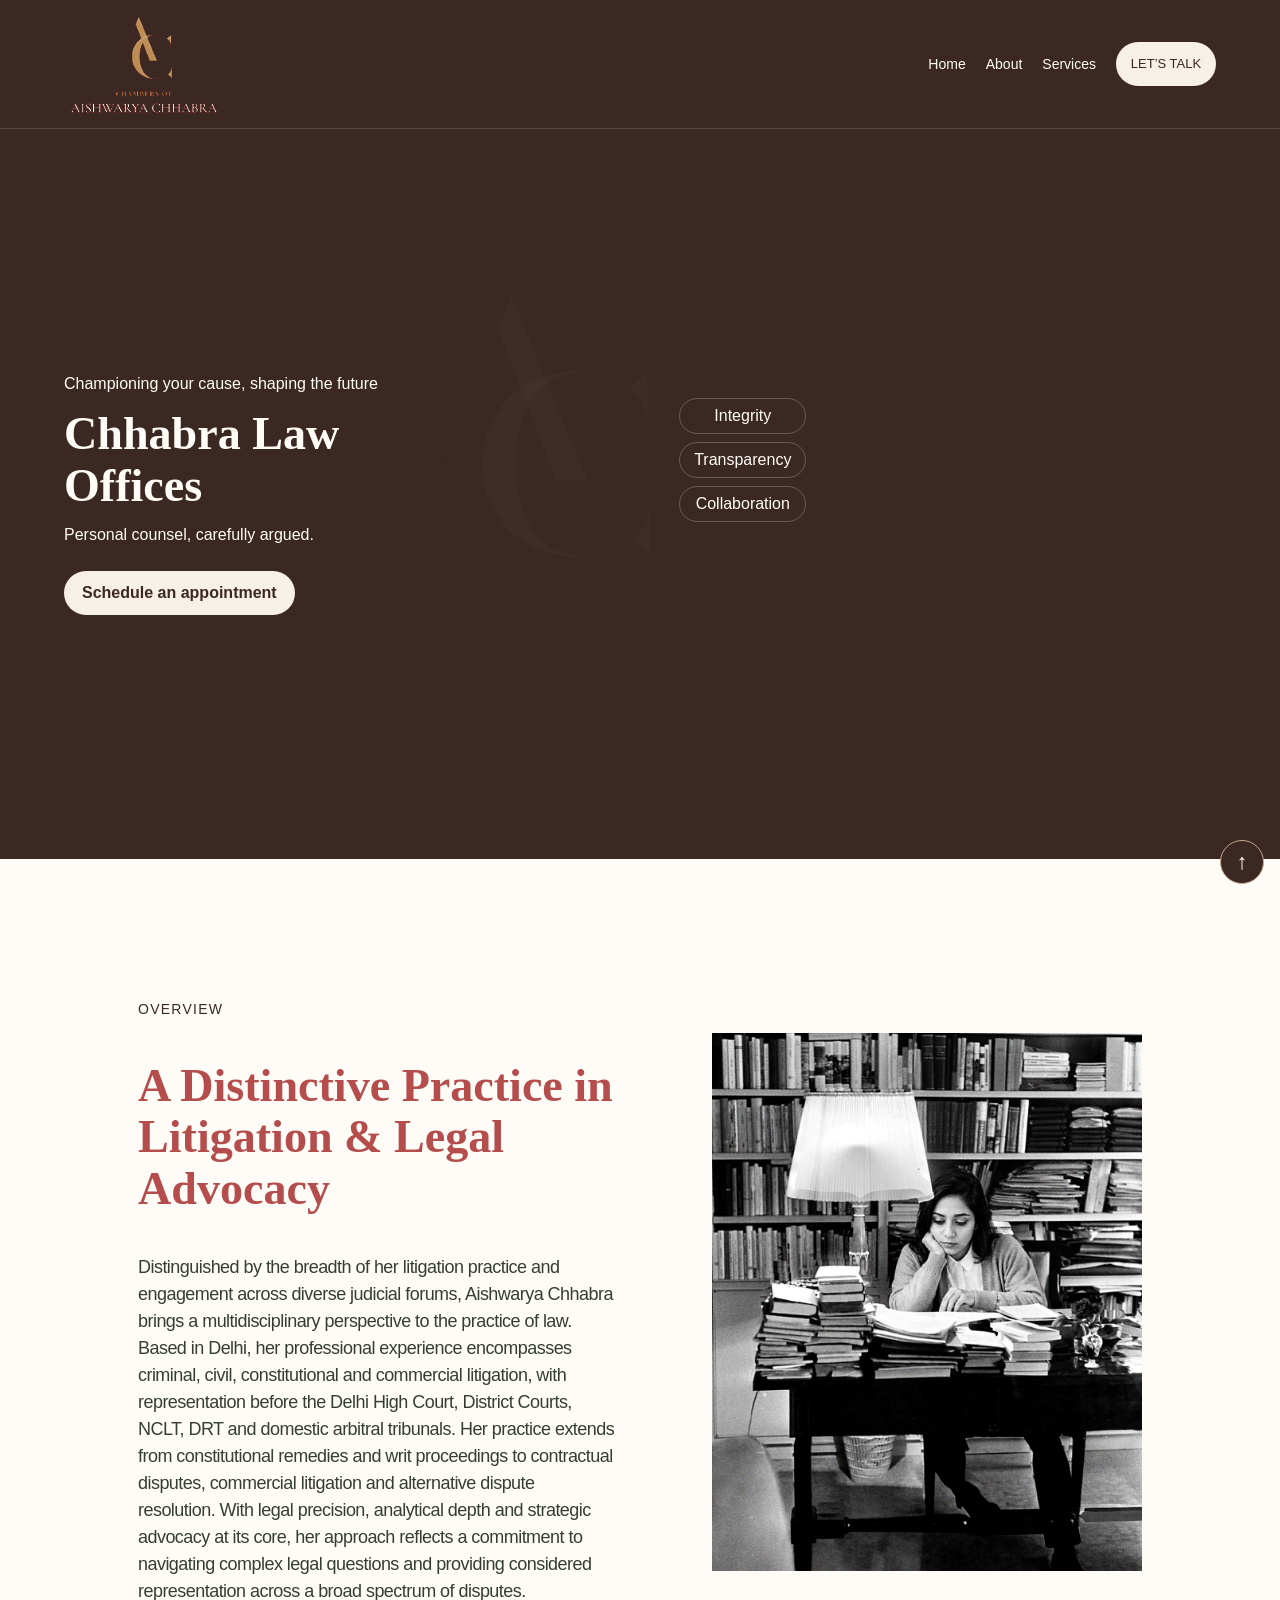
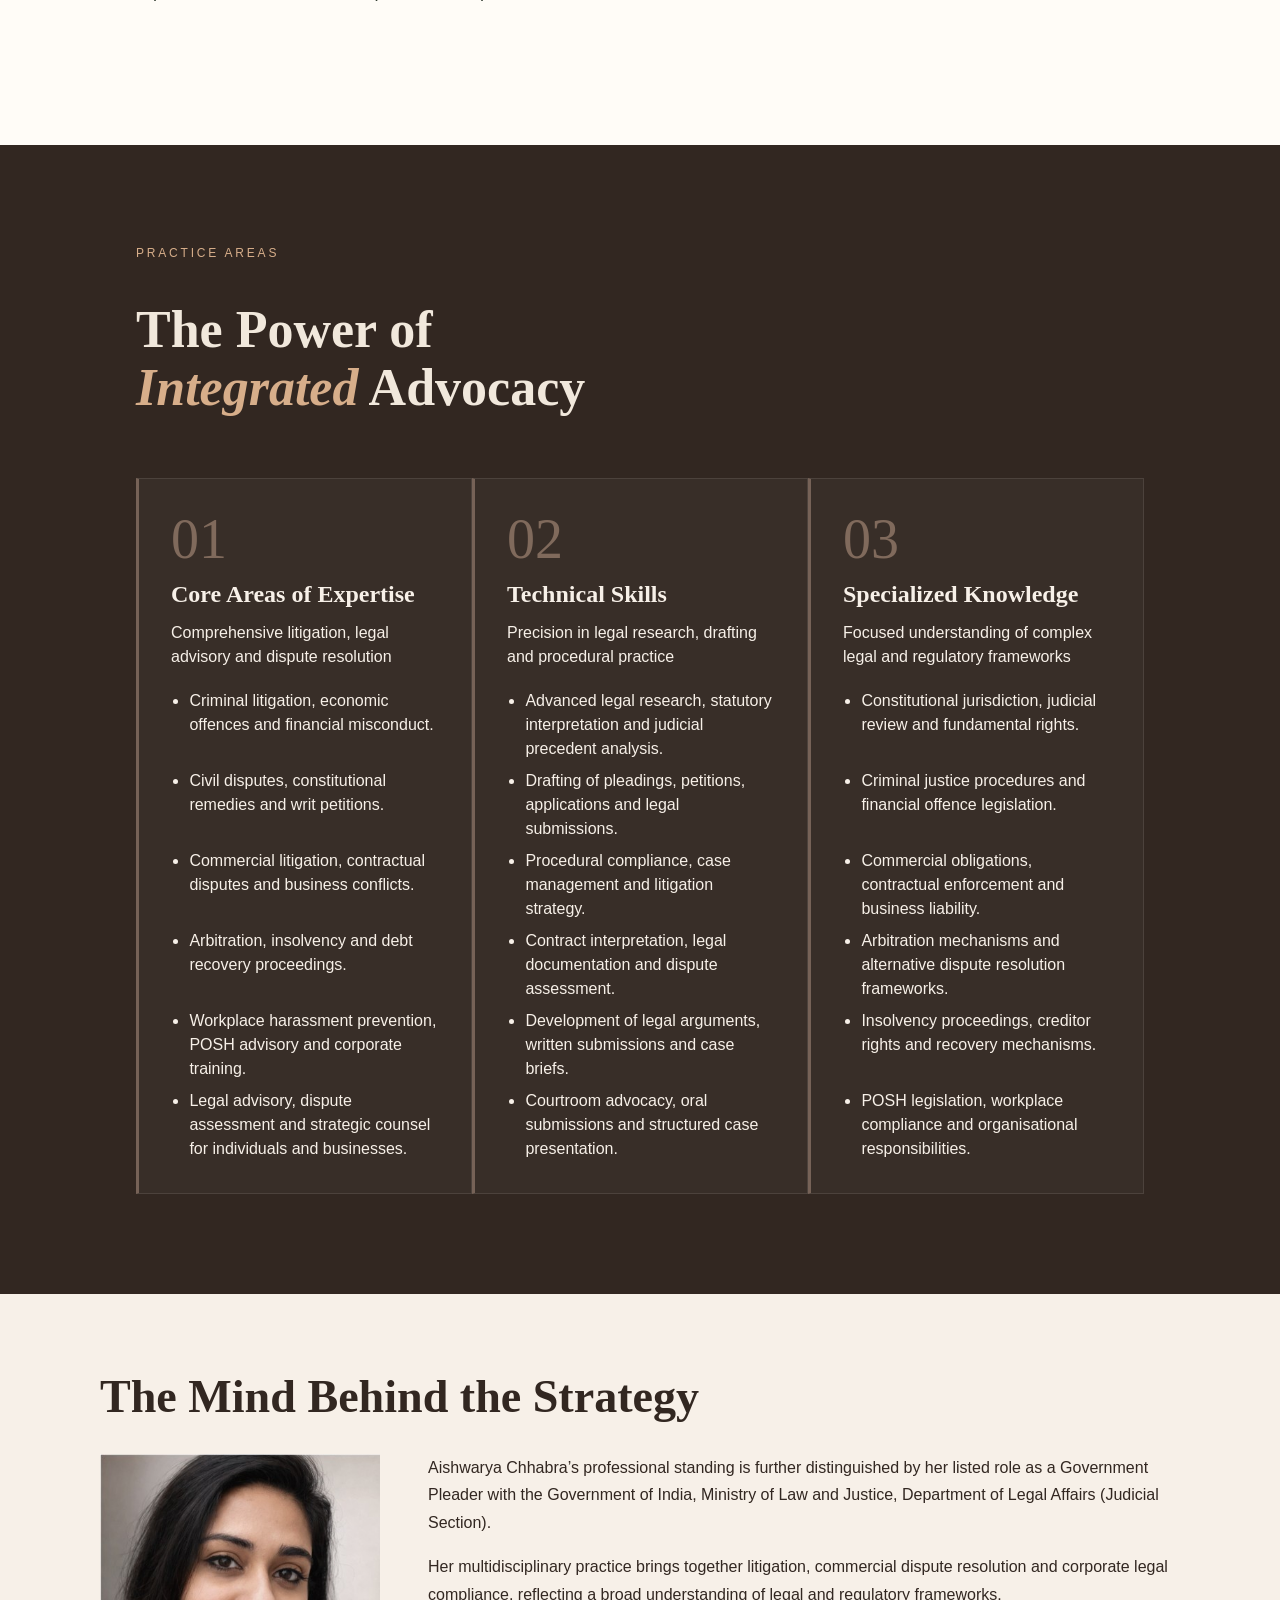
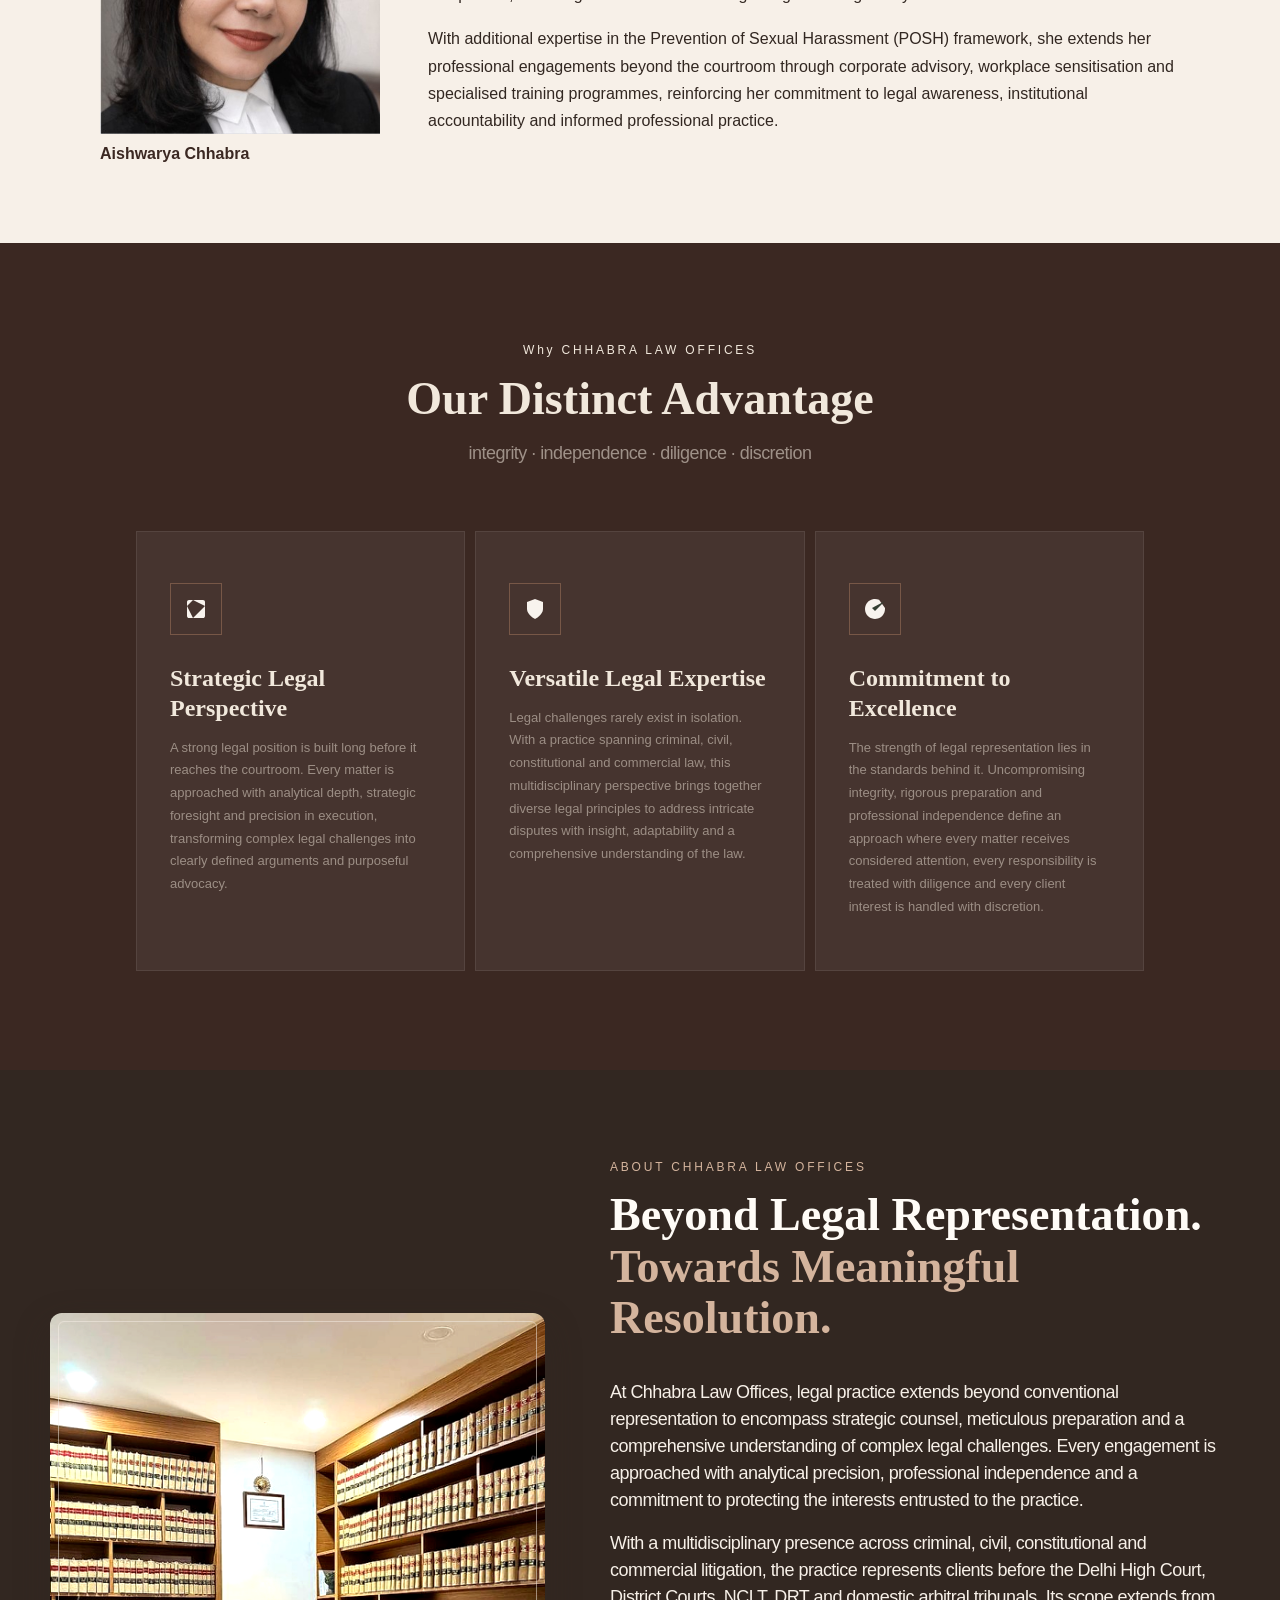
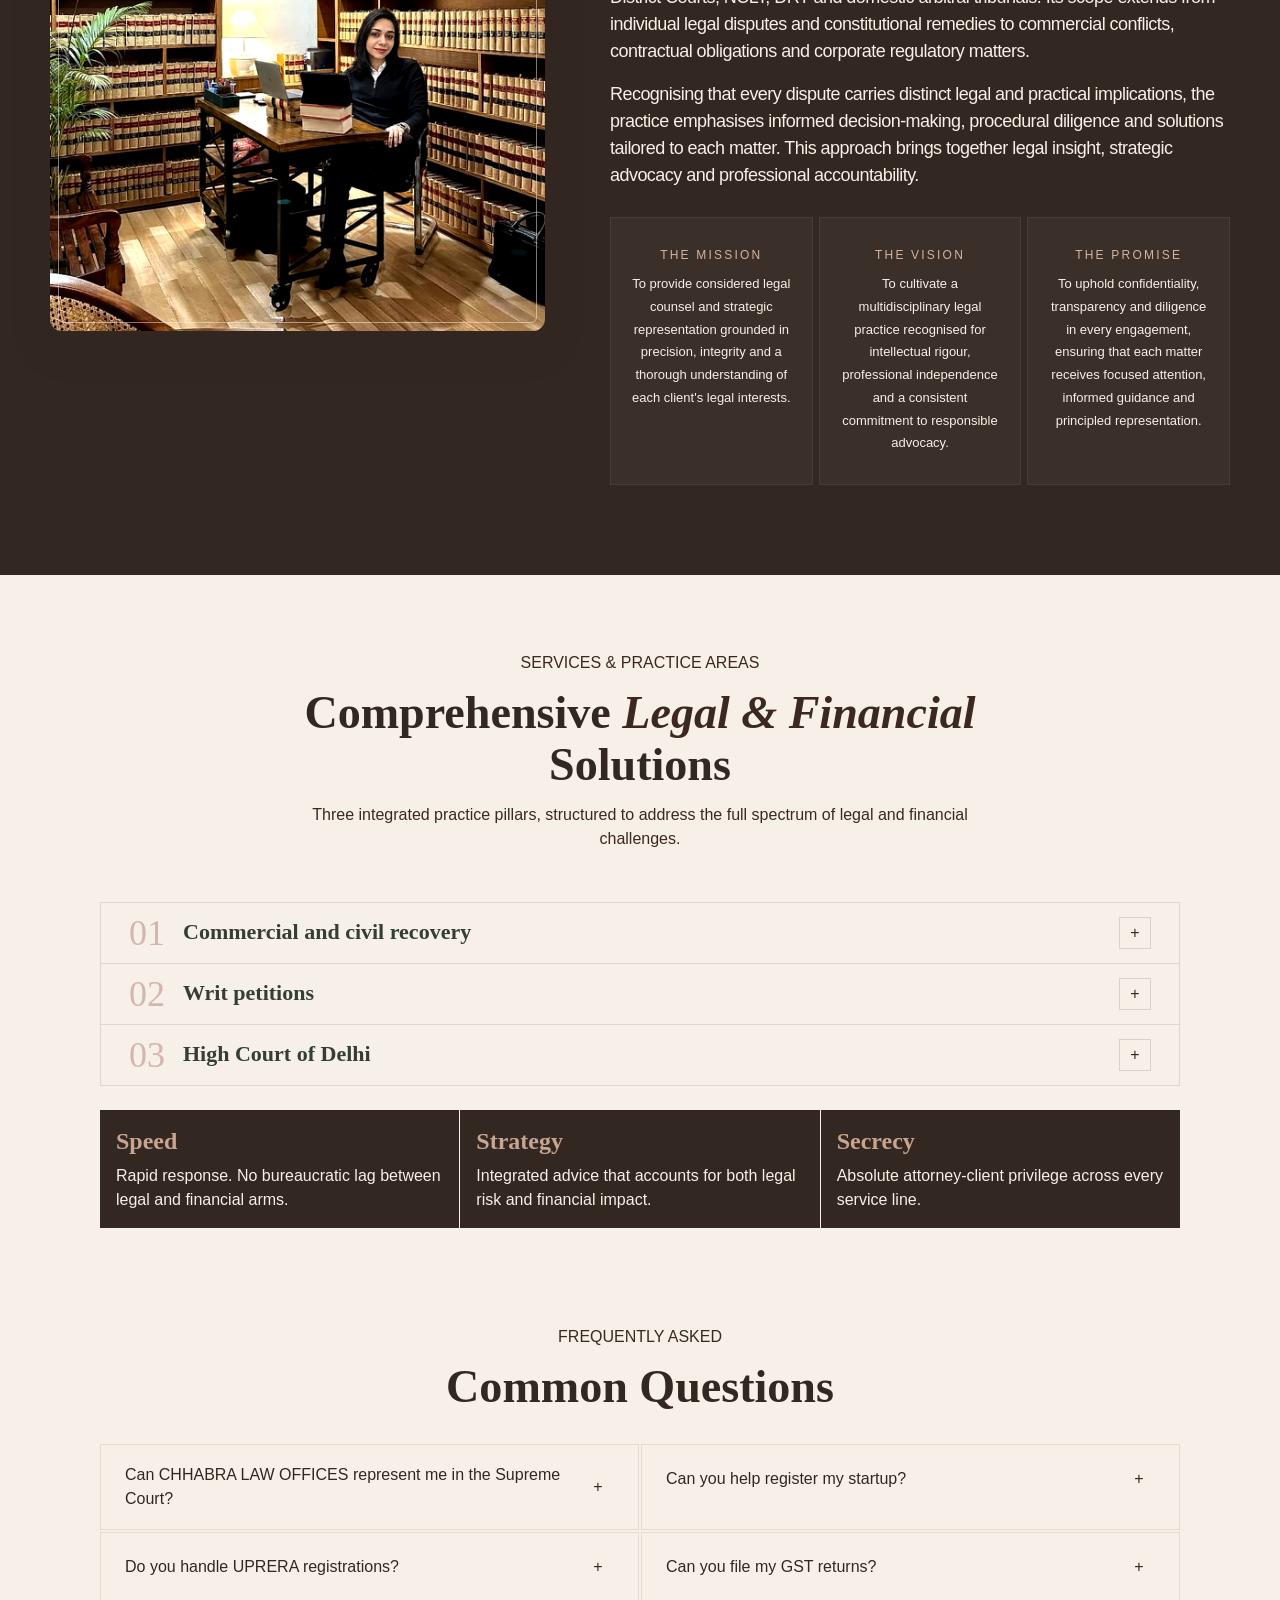
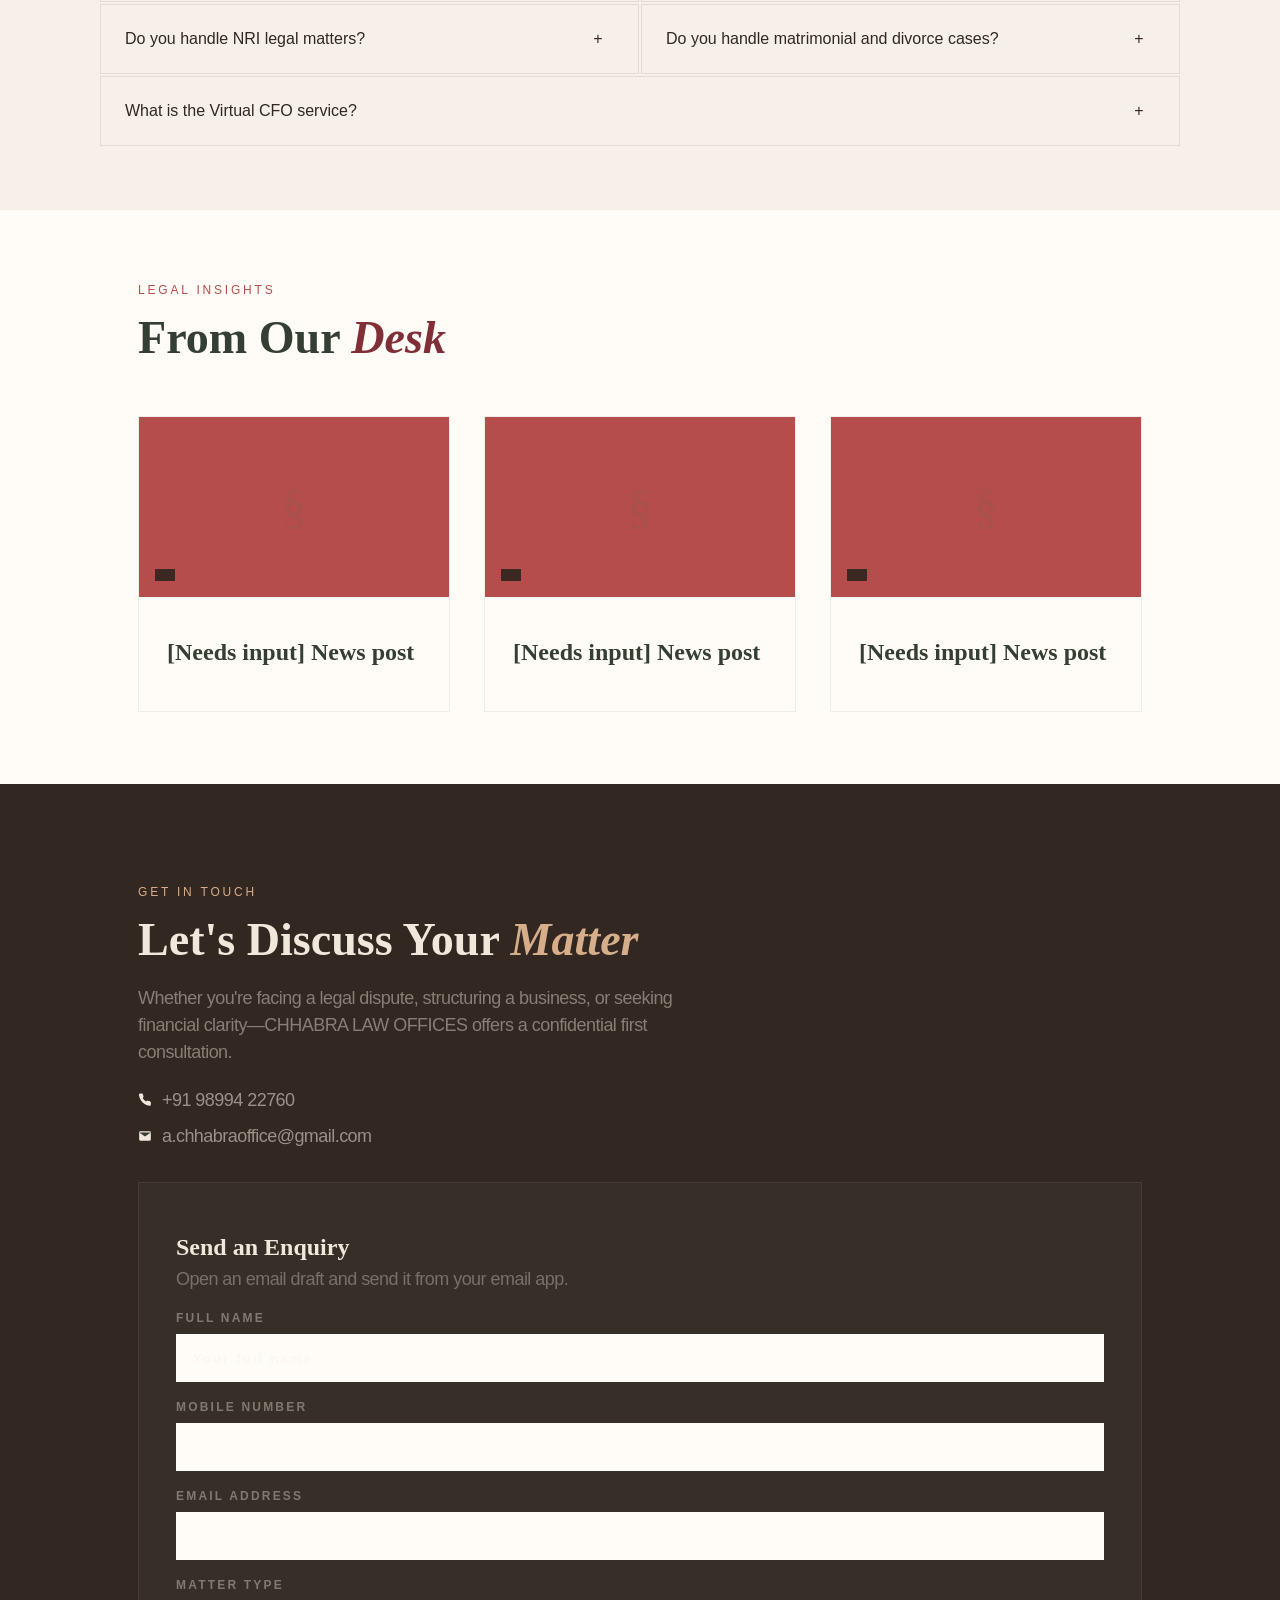
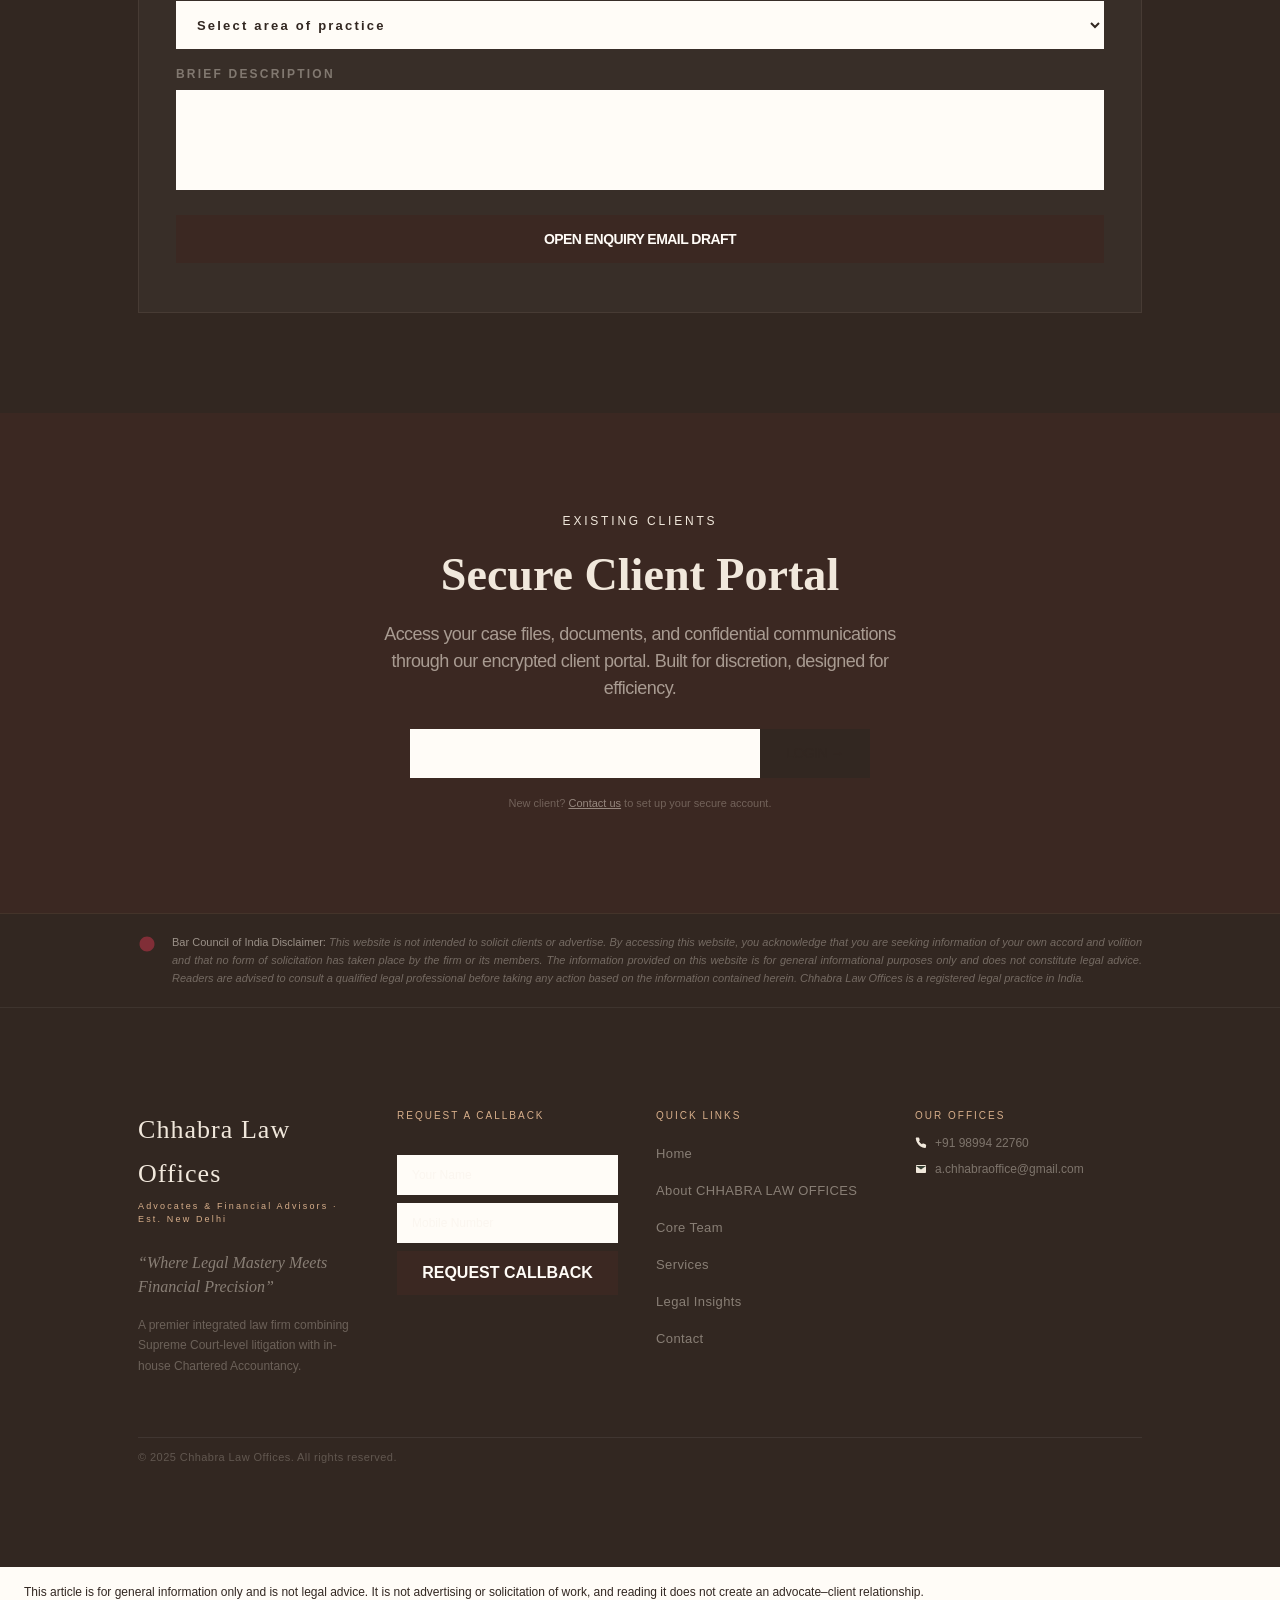
==== commit 6a5115e9: "Apply Espresso and Parchment website palette" ====
--- a/index.html
+++ b/index.html
@@ -63,7 +63,7 @@
 [data-sclf-layout-section]:has([data-sclf-d="ek4dj05-nw28eu"]) { position: relative; }
 [data-sclf-d="e1ubn6l2-n3yfd6"] { translate: -129.66px -46.91px !important; position: absolute !important; left: 73.8% !important; top: 72.98% !important; margin: 0 !important; width: 26.2% !important; z-index: 2 !important; }
 [data-sclf-layout-section]:has([data-sclf-d="e1ubn6l2-n3yfd6"]) { position: relative; }
-[data-sclf-d="e1ubn6l2-nkypga"] { color: rgb(128, 46, 55) !important; width: 595.62px !important; height: auto !important; flex-grow: 0 !important; font-size: 17px !important; max-width: none !important; min-width: 0 !important; text-wrap: wrap !important; align-self: flex-start !important; box-sizing: border-box !important; flex-basis: auto !important; max-height: none !important; min-height: 0 !important; text-align: left !important; translate: -750.49px -106.07px !important; flex-shrink: 0 !important; font-weight: 700 !important; position: absolute !important; left: 91.98% !important; top: 49.33% !important; margin: 0 !important; z-index: 2 !important; }
+[data-sclf-d="e1ubn6l2-nkypga"] { color: var(--color-espresso) !important; width: 595.62px !important; height: auto !important; flex-grow: 0 !important; font-size: 17px !important; max-width: none !important; min-width: 0 !important; text-wrap: wrap !important; align-self: flex-start !important; box-sizing: border-box !important; flex-basis: auto !important; max-height: none !important; min-height: 0 !important; text-align: left !important; translate: -750.49px -106.07px !important; flex-shrink: 0 !important; font-weight: 700 !important; position: absolute !important; left: 91.98% !important; top: 49.33% !important; margin: 0 !important; z-index: 2 !important; }
 [data-sclf-layout-section]:has([data-sclf-d="e1ubn6l2-nkypga"]) { position: relative; }
 [data-sclf-d="e1ubn6l2-ntbbsn"] { color: var(--sar-color-accent) !important; width: 582.2px !important; height: auto !important; flex-grow: 0 !important; max-width: none !important; min-width: 0 !important; text-wrap: wrap !important; align-self: flex-start !important; box-sizing: border-box !important; flex-basis: auto !important; max-height: none !important; min-height: 0 !important; translate: -693.75px -262.21px !important; flex-shrink: 0 !important; font-weight: 700 !important; position: absolute !important; left: 91.98% !important; top: 79.18% !important; margin: 0 !important; z-index: 2 !important; }
 [data-sclf-layout-section]:has([data-sclf-d="e1ubn6l2-ntbbsn"]) { position: relative; }
@@ -99,7 +99,16 @@
 [data-sclf-layout-section]{scroll-margin-top:96px}
 [data-sclf-navigation-anchor]{position:relative}
 @media(prefers-reduced-motion:no-preference){html{scroll-behavior:smooth}}</style>
-</head><body id="page-top" class="min-h-full flex flex-col bg-white"><div hidden=""></div><main class="flex min-h-full flex-1 flex-col items-center overflow-x-hidden"><section id="hero" data-sar-section="home/s01-hero" aria-labelledby="hero-title">
+</head><body id="page-top" class="min-h-full flex flex-col bg-white"><div hidden=""></div><main class="flex min-h-full flex-1 flex-col items-center overflow-x-hidden"><svg width="0" height="0" aria-hidden="true" style="position:absolute">
+  <filter id="espresso-watermark" color-interpolation-filters="sRGB">
+    <feComponentTransfer>
+      <feFuncR type="linear" slope="1" intercept="-0.2705882353"/>
+      <feFuncG type="linear" slope="1" intercept="-0.0235294118"/>
+      <feFuncB type="linear" slope="1" intercept="-0.0823529412"/>
+    </feComponentTransfer>
+  </filter>
+</svg>
+<section id="hero" data-sar-section="home/s01-hero" aria-labelledby="hero-title">
   <header class="home-header">
     <a href="#hero" aria-label="Chhabra Law Offices home"><span class="header-logo"><img src="./assets/chhabra/chambers-logo.jpg" alt="Chambers of Aishwarya Chhabra" width="1178" height="1100"></span></a>
     <nav aria-label="Main navigation" id="site-navigation"><a href="#hero">Home</a><a href="#about-us">About</a><a href="#services">Services</a><button type="button" class="mobile-nav-appointment appointment-trigger" data-open-appointment>LET’S TALK</button></nav><button type="button" class="mobile-nav-toggle" aria-controls="site-navigation" aria-expanded="false" aria-label="Open navigation" hidden>Menu</button>
--- a/brand/brand.css
+++ b/brand/brand.css
@@ -1,48 +1,62 @@
 @import url("https://api.fontshare.com/v2/css?f[]=switzer@400&display=swap");
 
-/* Generated from site.config.json. */
+/* Espresso & Parchment */
 :root {
-  --sar-color-primary: #b44d4c;
-  --sar-color-accent: #802e37;
-  --sar-color-text: #343e32;
-  --sar-color-background: #f8f3ee;
-  --sar-color-color-1: #f1e8dc1a;
-  --sar-color-color-2: #f1e8dc0f;
-  --sar-color-color-3: #f1e8dc99;
-  --sar-color-color-4: #f1e8dc;
-  --sar-color-color-5: #343e3214;
-  --sar-color-color-6: #343e32;
-  --sar-color-color-7: #343e3200;
-  --sar-color-color-8: #b44d4c40;
-  --sar-color-color-9: #f1e8dc33;
-  --sar-color-color-10: #f1e8dc12;
-  --sar-color-color-11: #b44d4c1a;
-  --sar-color-color-12: #b44d4c33;
-  --sar-color-auto-000000: #343e32;
-  --sar-color-auto-0b0b0b: #343e32;
-  --sar-color-auto-101828: #343e32;
-  --sar-color-auto-2c1a1d: #802e37;
-  --sar-color-auto-333333: #343e32;
-  --sar-color-auto-353a3c: #343e32;
-  --sar-color-auto-444444: #343e32;
-  --sar-color-auto-4d4d4d: #802e37;
-  --sar-color-auto-555555: #802e37;
-  --sar-color-auto-666666: #802e37;
-  --sar-color-auto-6d2c34: #802e37;
-  --sar-color-auto-777777: #802e37;
-  --sar-color-auto-8a2535: #802e37;
-  --sar-color-auto-aaaaaa: #802e37;
-  --sar-color-auto-b18d59: #b44d4c;
-  --sar-color-auto-c9a46b: #d7ae8a;
-  --sar-color-auto-d8c6a4: #d7ae8a;
-  --sar-color-auto-e5e7eb: #f8f3ee;
-  --sar-color-auto-f0ebe0: #f8f3ee;
-  --sar-color-auto-f0ebe3: #f8f3ee;
-  --sar-color-auto-f5f0e8: #f8f3ee;
-  --sar-color-auto-f5f2ec: #f8f3ee;
-  --sar-color-auto-faf7f2: #f1e8dc;
-  --sar-color-auto-ff6568: #d7ae8a;
-  --sar-color-auto-fff7eb: #f1e8dc;
+  --color-espresso: #3b2822;
+  --color-ink: #322721;
+  --color-taupe: #766257;
+  --color-copper: #a97d60;
+  --color-parchment: #f7f0e8;
+  --color-ivory: #fffcf7;
+  --color-stone: #736a61;
+  --sar-color-primary: var(--color-taupe);
+  --sar-color-accent: var(--color-espresso);
+  --sar-color-text: var(--color-ink);
+  --sar-color-background: var(--color-parchment);
+  --sar-color-auto-111111: var(--color-ink);
+  --sar-color-auto-1a1a1a: var(--color-ink);
+  --sar-color-auto-6b1f2a: var(--color-espresso);
+  --sar-color-auto-b8935a: var(--color-copper);
+  --sar-color-auto-f8f3eb: var(--color-parchment);
+  --sar-color-auto-f9f5ea: var(--color-ivory);
+  --sar-color-auto-ffffff: var(--color-ivory);
+  --sar-color-color-1: #f7f0e81a;
+  --sar-color-color-2: #f7f0e80f;
+  --sar-color-color-3: #f7f0e899;
+  --sar-color-color-4: #f7f0e8;
+  --sar-color-color-5: #32272114;
+  --sar-color-color-6: #322721;
+  --sar-color-color-7: #32272100;
+  --sar-color-color-8: #76625740;
+  --sar-color-color-9: #f7f0e833;
+  --sar-color-color-10: #f7f0e812;
+  --sar-color-color-11: #7662571a;
+  --sar-color-color-12: #76625733;
+  --sar-color-auto-000000: #322721;
+  --sar-color-auto-0b0b0b: #322721;
+  --sar-color-auto-101828: #322721;
+  --sar-color-auto-2c1a1d: #3b2822;
+  --sar-color-auto-333333: #322721;
+  --sar-color-auto-353a3c: #322721;
+  --sar-color-auto-444444: #322721;
+  --sar-color-auto-4d4d4d: #3b2822;
+  --sar-color-auto-555555: #3b2822;
+  --sar-color-auto-666666: #3b2822;
+  --sar-color-auto-6d2c34: #3b2822;
+  --sar-color-auto-777777: var(--color-stone);
+  --sar-color-auto-8a2535: #3b2822;
+  --sar-color-auto-aaaaaa: #3b2822;
+  --sar-color-auto-b18d59: #766257;
+  --sar-color-auto-c9a46b: #c7a58f;
+  --sar-color-auto-d8c6a4: #c7a58f;
+  --sar-color-auto-e5e7eb: #f7f0e8;
+  --sar-color-auto-f0ebe0: #f7f0e8;
+  --sar-color-auto-f0ebe3: #f7f0e8;
+  --sar-color-auto-f5f0e8: #f7f0e8;
+  --sar-color-auto-f5f2ec: #f7f0e8;
+  --sar-color-auto-faf7f2: #f7f0e8;
+  --sar-color-auto-ff6568: #c7a58f;
+  --sar-color-auto-fff7eb: #f7f0e8;
   --sar-font-body: Switzer, sans-serif;
   --sar-font-heading: Gambarino, serif;
   --sar-font-font-1: Switzer, sans-serif;
@@ -52,7 +66,7 @@
 }
 
 img[data-sclf-logo] {
-  background-color: #44150f !important;
+  background-color: #3b2822 !important;
   padding: 0 !important;
 }
 
@@ -82,7 +96,7 @@
   width: 100%;
   height: 100%;
   object-fit: contain;
-  background: #f8f3ee;
+  background: #f7f0e8;
 }
 
 
@@ -112,8 +126,8 @@
 
 #hero {
   width: 100%;
-  color: #fff7eb;
-  background: #802e37;
+  color: #fffcf7;
+  background: #3b2822;
 }
 
 .home-header {
@@ -122,7 +136,7 @@
   align-items: center;
   gap: 16px;
   padding: 12px clamp(16px, 5vw, 80px);
-  border-bottom: 1px solid #f1e8dc26;
+  border-bottom: 1px solid #f7f0e826;
 }
 
 .home-header img {
@@ -149,8 +163,8 @@
 .appointment-trigger {
   padding: 10px 18px;
   border-radius: 999px;
-  background: #f8f3ee;
-  color: #44150f;
+  background: #f7f0e8;
+  color: #3b2822;
   font-weight: 600;
   cursor: pointer;
 }
@@ -160,10 +174,24 @@
   grid-template-columns: minmax(0, 68fr) minmax(0, 32fr);
   align-items: center;
   min-height: clamp(380px, 57vw, 740px);
-  background-image: url("../assets/chhabra/ac-hero-background.png");
+  position: relative;
+  isolation: isolate;
   background-repeat: no-repeat;
-  background-position: left center;
-  background-size: min(68%, 820px) auto;
+  background-position: var(--hero-watermark-position, left center);
+  background-size: var(--hero-watermark-size, min(68%, 820px) auto);
+}
+
+.home-hero-layout::before {
+  content: "";
+  position: absolute;
+  inset: 0;
+  z-index: -1;
+  pointer-events: none;
+  background-image: url("../assets/chhabra/ac-hero-watermark.png");
+  background-repeat: inherit;
+  background-position: inherit;
+  background-size: inherit;
+  filter: url("#espresso-watermark");
 }
 
 .home-hero-copy {
@@ -201,7 +229,7 @@
 .home-hero-values li {
   text-align: center;
   padding: 5px 14px;
-  border: 1px solid #f1e8dc40;
+  border: 1px solid #f7f0e840;
   border-radius: 999px;
 }
 
@@ -240,20 +268,20 @@
   place-items: center;
   flex: 0 0 32px;
   height: 32px;
-  color: #802e37;
-}
-
-.practice-summary .disclosure-sign { border: 1px solid #343e3226; }
+  color: #3b2822;
+}
+
+.practice-summary .disclosure-sign { border: 1px solid #32272126; }
 .disclosure-sign::before { content: "+"; }
 details[open] > summary .disclosure-sign::before { content: "−"; }
 
 .faq-disclosure {
-  background: #f1e8dc;
-  border: 1px solid #343e321a;
+  background: #f7f0e8;
+  border: 1px solid #3227211a;
 }
 
 .faq-disclosure summary { padding: 18px 24px; }
-.faq-disclosure p { padding: 0 24px 20px; margin: 0; color: #802e37; }
+.faq-disclosure p { padding: 0 24px 20px; margin: 0; color: #3b2822; }
 
 .appointment-dialog {
   position: fixed;
@@ -263,31 +291,31 @@
   max-height: calc(100dvh - 24px);
   overflow: auto;
   overscroll-behavior: contain;
-  border: 1px solid #d7ae8a60;
-  background: #291817;
-  color: #f8f3ee;
+  border: 1px solid #c7a58f60;
+  background: #322721;
+  color: #f7f0e8;
   color-scheme: dark;
 }
 
-.appointment-dialog::backdrop { background: #180e0cbb; }
+.appointment-dialog::backdrop { background: #322721bb; }
 .appointment-dialog header {
   position: relative;
   padding: 24px 62px 20px 24px;
-  border-bottom: 1px solid #d7ae8a40;
-}
-.appointment-dialog header p { color: #d7ae8a; }
+  border-bottom: 1px solid #c7a58f40;
+}
+.appointment-dialog header p { color: #c7a58f; }
 .appointment-dialog h2 {
   font: 2rem/1.15 var(--sar-font-heading);
   margin-top: 8px;
 }
-.appointment-dialog h2 em { color: #d7ae8a; }
+.appointment-dialog h2 em { color: #c7a58f; }
 .appointment-dialog header button {
   position: absolute;
   top: 20px;
   right: 20px;
   width: 36px;
   height: 36px;
-  border: 1px solid #d7ae8a60;
+  border: 1px solid #c7a58f60;
   border-radius: 50%;
   background: transparent;
   color: inherit;
@@ -305,9 +333,9 @@
   width: 100%;
   min-width: 0;
   padding: 10px 12px;
-  border: 1px solid #d7ae8a60;
-  background: #382421;
-  color: #f8f3ee;
+  border: 1px solid #c7a58f60;
+  background: #47372e;
+  color: #f7f0e8;
 }
 
 .appointment-preferences {
@@ -316,11 +344,11 @@
   gap: 12px;
 }
 
-.appointment-status { color: #e0c5aa; }
+.appointment-status { color: #f7f0e8; }
 .appointment-submit {
   padding: 12px;
-  background: #802e37;
-  color: #fff7eb;
+  background: #3b2822;
+  color: #fffcf7;
   opacity: .75;
 }
 
@@ -345,15 +373,15 @@
 .expertise-card {
   min-width: 0;
   padding: clamp(20px, 2.5vw, 36px);
-  border: 1px solid #f1e8dc1a;
-  border-inline-start: 3px solid #b44d4c;
-  background: #f1e8dc08;
-  color: #f8f3ee;
+  border: 1px solid #f7f0e81a;
+  border-inline-start: 3px solid #766257;
+  background: #f7f0e808;
+  color: #f7f0e8;
 }
 
 .expertise-number {
   font: 3.5rem/1 var(--sar-font-heading);
-  color: #d7ae8a80;
+  color: #c7a58f80;
 }
 
 .expertise-card h3,
@@ -373,8 +401,8 @@
 .home-information {
   width: 100%;
   padding: clamp(40px, 6vw, 88px) max(20px, calc((100% - 1080px) / 2));
-  background: #f8f3ee;
-  color: #343e32;
+  background: #f7f0e8;
+  color: #322721;
 }
 
 .home-information-heading {
@@ -389,12 +417,12 @@
 }
 
 .home-information-heading h2 span,
-.home-information-heading p { color: #802e37; }
-
-.practice-disclosure { background: #f1e8dc; border: 1px solid #343e3220; }
+.home-information-heading p { color: #3b2822; }
+
+.practice-disclosure { background: #f7f0e8; border: 1px solid #32272120; }
 .practice-disclosure + .practice-disclosure { border-top: 0; }
 .practice-label { display: flex; align-items: center; gap: 18px; }
-.practice-answer { padding: 0 clamp(20px, 8vw, 108px) 24px; color: #802e37; }
+.practice-answer { padding: 0 clamp(20px, 8vw, 108px) 24px; color: #3b2822; }
 .practice-answer ul {
   display: grid;
   grid-template-columns: repeat(2, minmax(0, 1fr));
@@ -403,8 +431,8 @@
   list-style: disc;
 }
 .practice-benefits { gap: 1px; margin-top: clamp(24px, 4vw, 52px); }
-.practice-benefits > div { background: #343e32; color: #f8f3ee; padding: 20px; }
-.practice-benefits h3 { color: #d7ae8a; }
+.practice-benefits > div { background: #322721; color: #f7f0e8; padding: 20px; }
+.practice-benefits h3 { color: #c7a58f; }
 #faq {
   padding-top: 20px;
   padding-bottom: clamp(32px, 5vw, 64px);
@@ -423,8 +451,8 @@
 .faq-grid > :last-child:nth-child(odd) { grid-column: 1 / -1; }
 
 #contact [data-email-request] button[type="submit"] {
-  background: #6b2731;
-  color: #fff7eb;
+  background: #3b2822;
+  color: #fffcf7;
   font-weight: 600;
   min-height: 48px;
   height: auto;
@@ -576,8 +604,8 @@
 .home-about {
   width: 100%;
   padding: clamp(44px, 7vw, 100px) max(20px, calc((100% - 1180px) / 2));
-  background: #343e32;
-  color: #f8f3ee;
+  background: #322721;
+  color: #f7f0e8;
 }
 
 .about-layout {
@@ -600,14 +628,14 @@
   margin: 0;
   overflow: hidden;
   border-radius: 12px;
-  box-shadow: 0 14px 36px #161c1655;
+  box-shadow: 0 14px 36px #32272155;
 }
 
 .about-photo-frame::after {
   content: "";
   position: absolute;
   inset: 8px;
-  border: 1px solid #f1e8dc80;
+  border: 1px solid #f7f0e880;
   border-radius: 6px;
   pointer-events: none;
 }
@@ -616,10 +644,10 @@
   filter: brightness(1.05) contrast(1.07) saturate(1.04);
 }
 
-.home-about .about-title { color: #fff7eb; }
-.home-about :is(.about-label, .about-emphasis) { color: #edc99a; }
+.home-about .about-title { color: #fffcf7; }
+.home-about :is(.about-label, .about-emphasis) { color: #d4b49d; }
 .home-about .about-body {
-  color: #f3e9db;
+  color: #f7f0e8;
   font-weight: 400;
 }
 .home-about [data-sclf-d="e1yey8uv-17"] {
@@ -720,9 +748,9 @@
     width: 132px;
     height: 44px;
     padding: 0 14px;
-    border: 1px solid #d7ae8a80;
+    border: 1px solid #c7a58f80;
     border-radius: 999px;
-    color: #fff7eb;
+    color: #fffcf7;
     font: 400 1rem var(--sar-font-body);
     cursor: pointer;
   }
@@ -778,10 +806,10 @@
     height: 44px;
     margin: 0;
     padding: 6px 14px;
-    border: 1px solid #fff7eb55;
+    border: 1px solid #fffcf755;
     border-radius: 999px;
-    background: #54232d80;
-    color: #fff7eb !important;
+    background: #3b282280;
+    color: #fffcf7 !important;
     font-size: .9375rem;
     -webkit-backdrop-filter: blur(14px) saturate(140%);
     backdrop-filter: blur(14px) saturate(140%);
@@ -800,8 +828,8 @@
   }
 }
 
-.header-logo img { filter: brightness(1.24) contrast(1.1); }
-#practice-heading em { color: #802e37; }
+.header-logo img { filter: contrast(1.45); }
+#practice-heading em { color: #3b2822; }
 
 .hero-appointment {
   flex: 0 0 auto;
@@ -821,8 +849,8 @@
   min-height: 44px;
   margin-top: 8px;
   padding: 8px 12px;
-  background: #6b2731;
-  color: #fff7eb;
+  background: #3b2822;
+  color: #fffcf7;
   font-weight: 600;
   text-transform: uppercase;
   cursor: pointer;
@@ -837,10 +865,10 @@
   place-items: center;
   width: 44px;
   height: 44px;
-  border: 1px solid #d7ae8a;
+  border: 1px solid #c7a58f;
   border-radius: 50%;
-  color: #fff7eb;
-  background: #802e37;
+  color: #fffcf7;
+  background: #3b2822;
   font-size: 22px;
   line-height: 1;
 }
@@ -895,8 +923,8 @@
 .team-section {
   width: 100%;
   padding: clamp(36px, 6vw, 80px) max(20px, calc((100% - 1080px) / 2));
-  background: #f8f3ee;
-  color: #343e32;
+  background: #f7f0e8;
+  color: #322721;
 }
 
 .team-section h2 { margin-bottom: clamp(20px, 3vw, 32px); }
@@ -922,7 +950,7 @@
 
 .team-portrait figcaption {
   margin-top: 8px;
-  color: #802e37;
+  color: #3b2822;
   font-weight: 600;
 }
 
@@ -1042,7 +1070,7 @@
   main form label { text-align: center; }
 }
 
-.overview-label { color: #802e37; font-size: .875rem; letter-spacing: .09em; text-transform: uppercase; }
+.overview-label { color: #3b2822; font-size: .875rem; letter-spacing: .09em; text-transform: uppercase; }
 
 .home-header nav a,
 .home-header .appointment-trigger,
@@ -1082,3 +1110,32 @@
   .team-portrait figcaption { grid-area: 2 / 1; }
   .team-biography { grid-area: 1 / 2; }
 }
+
+@media (prefers-reduced-motion: no-preference) {
+  .home-hero-copy > div > :is(p, h1),
+  .home-hero-values,
+  .hero-appointment {
+    animation: hero-copy-entrance 560ms cubic-bezier(.2, .7, .3, 1) backwards;
+  }
+
+  .home-hero-copy h1 { animation-delay: 70ms; }
+  .home-hero-copy > div > p:last-child { animation-delay: 140ms; }
+  .home-hero-values { animation-delay: 200ms; }
+  .hero-appointment { animation-delay: 260ms; }
+}
+
+@keyframes hero-copy-entrance {
+  from { opacity: .55; translate: 0 12px; }
+  to { opacity: 1; translate: 0 0; }
+}
+
+/* Keep the copper accents readable where the original template uses one color on both surfaces. */
+#services,
+#about-us,
+#contact,
+#sclf-section-1j9s7m0,
+#sclf-section-k69e8d,
+footer,
+header[data-sar-type="navigation"] {
+  --sar-color-primary: #d4b49d;
+}
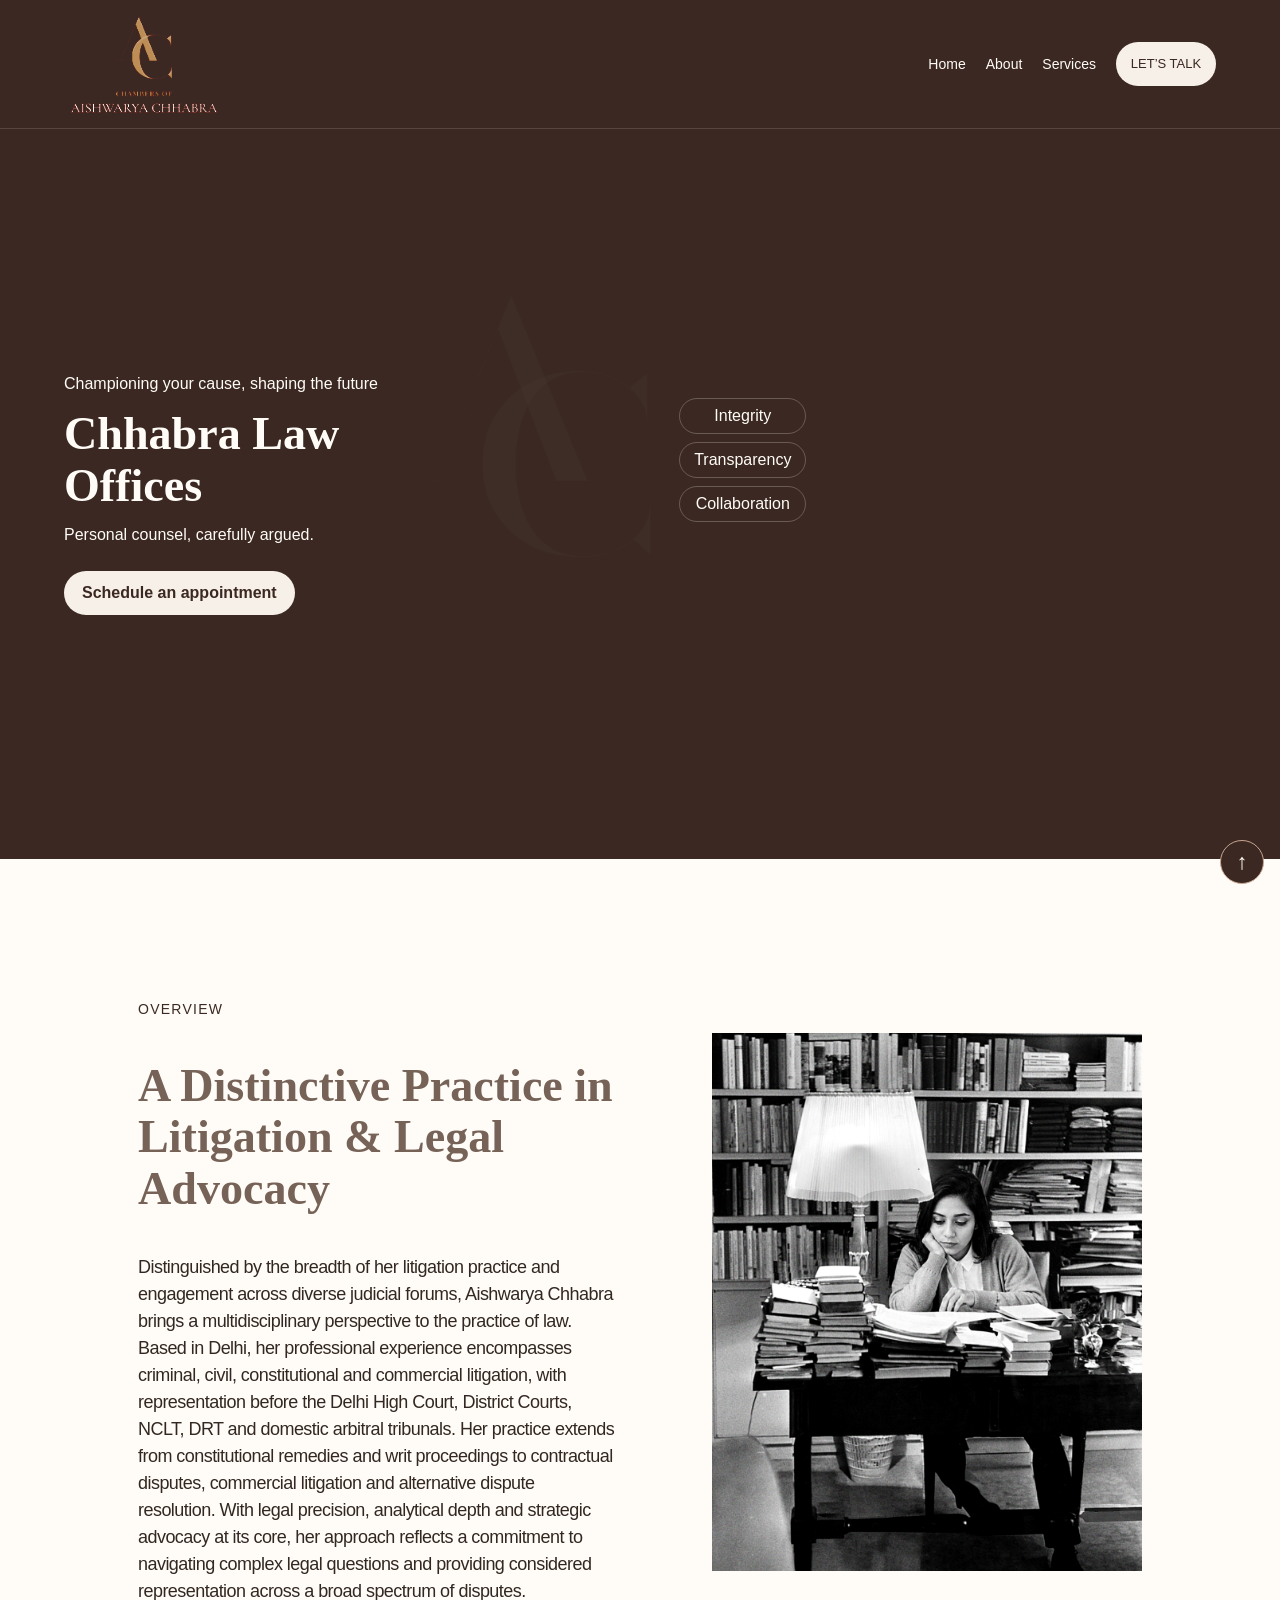
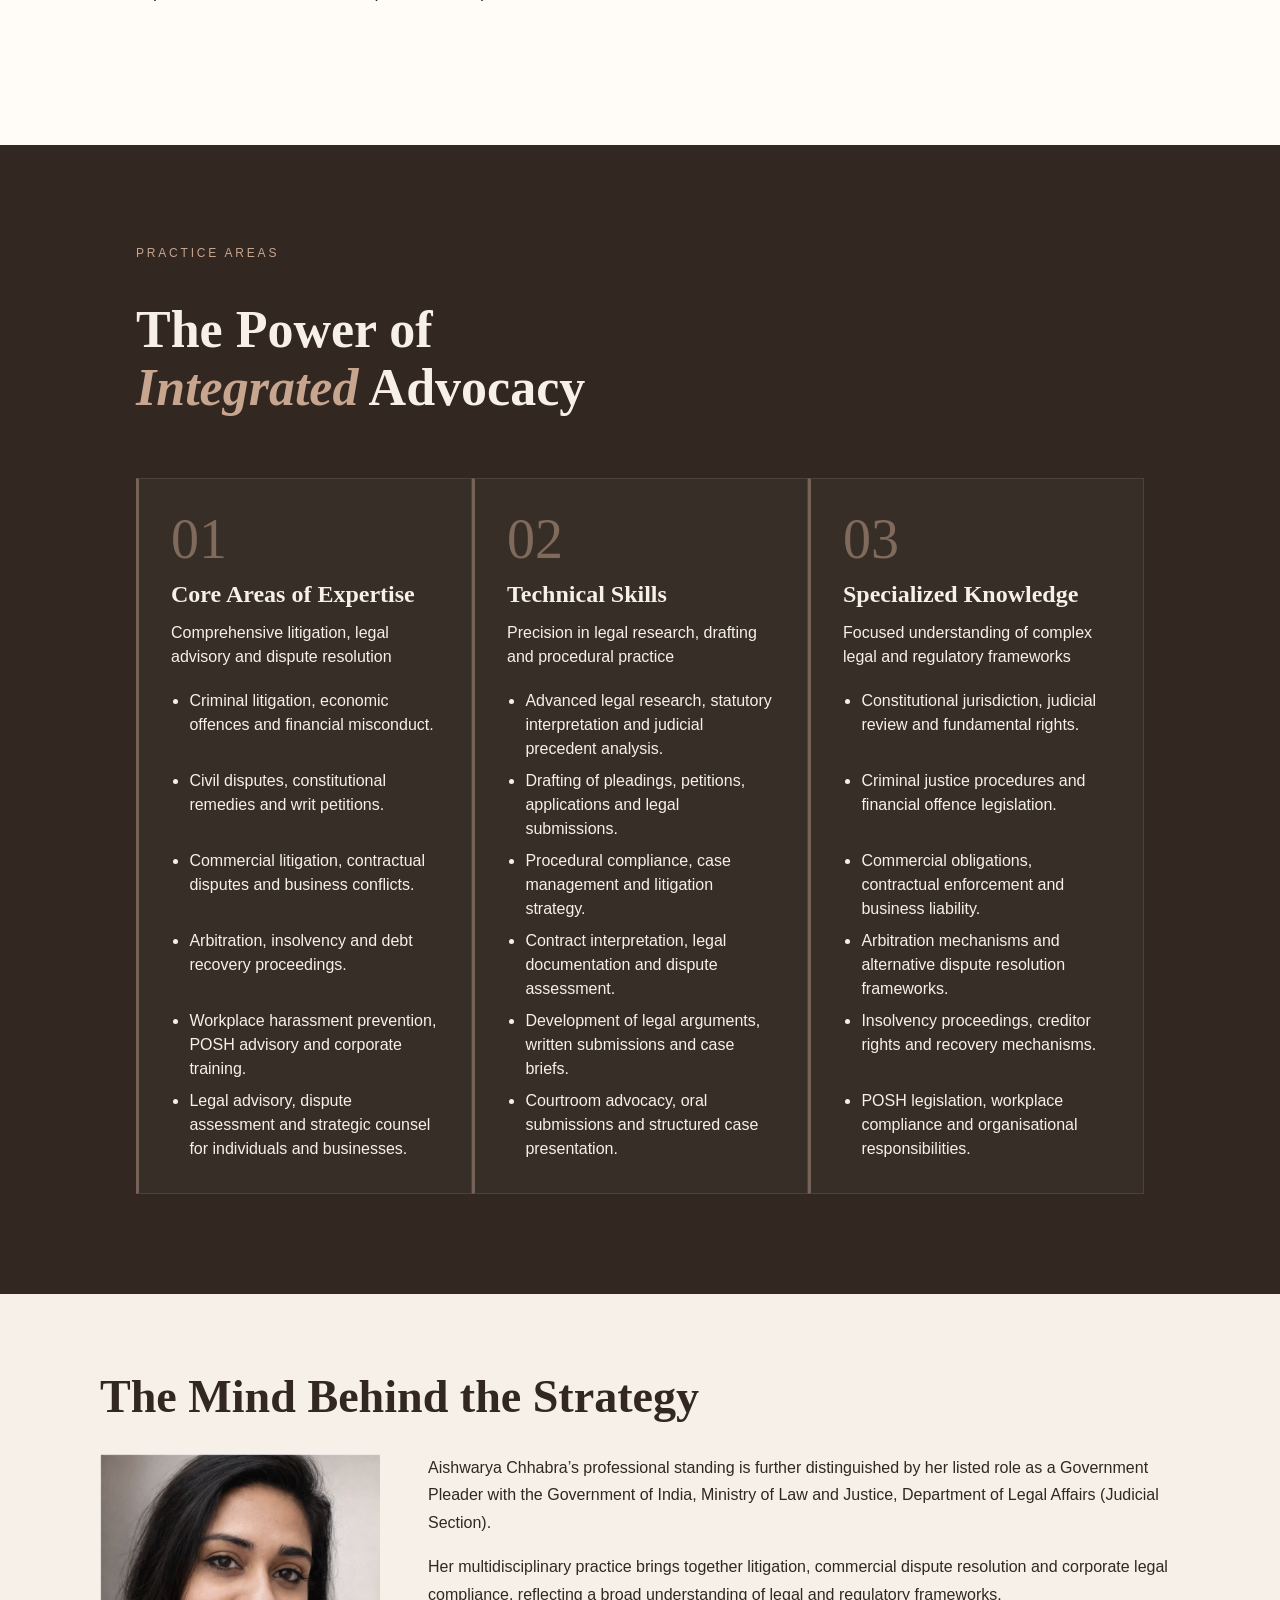
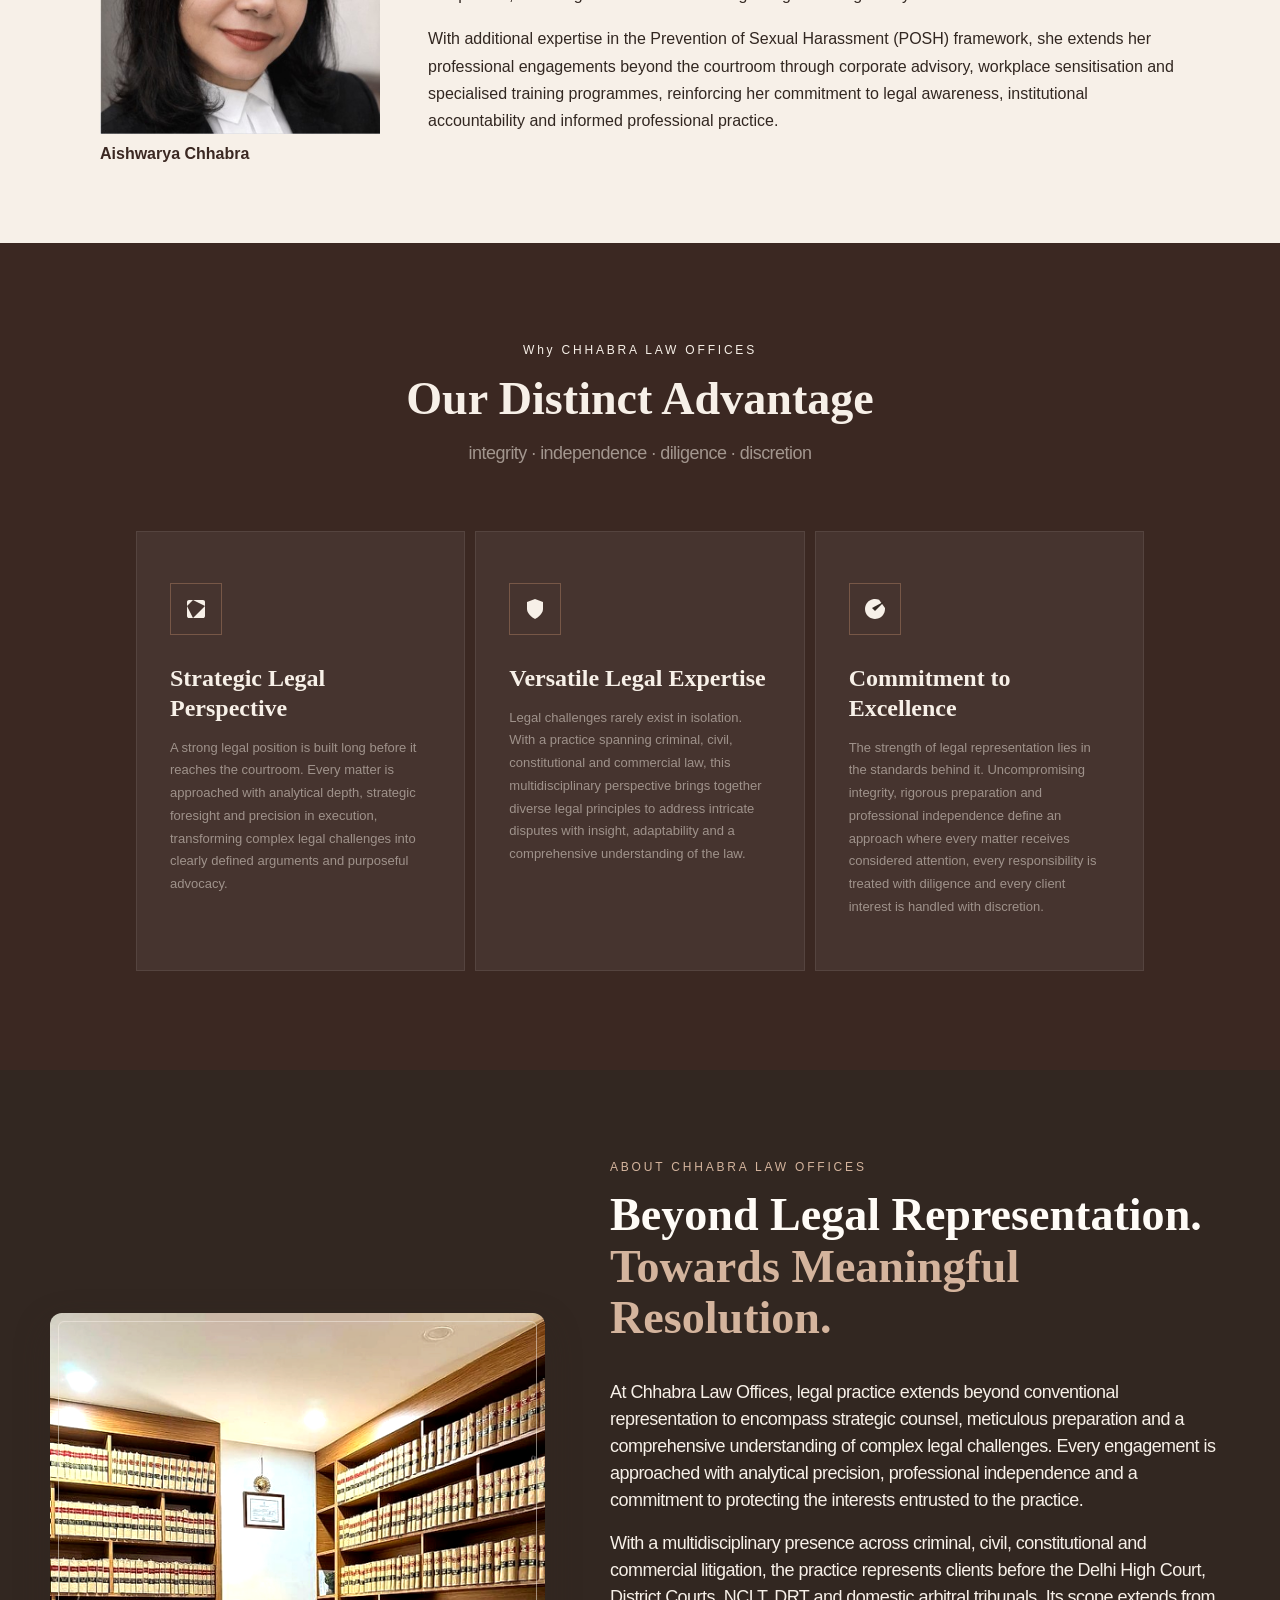
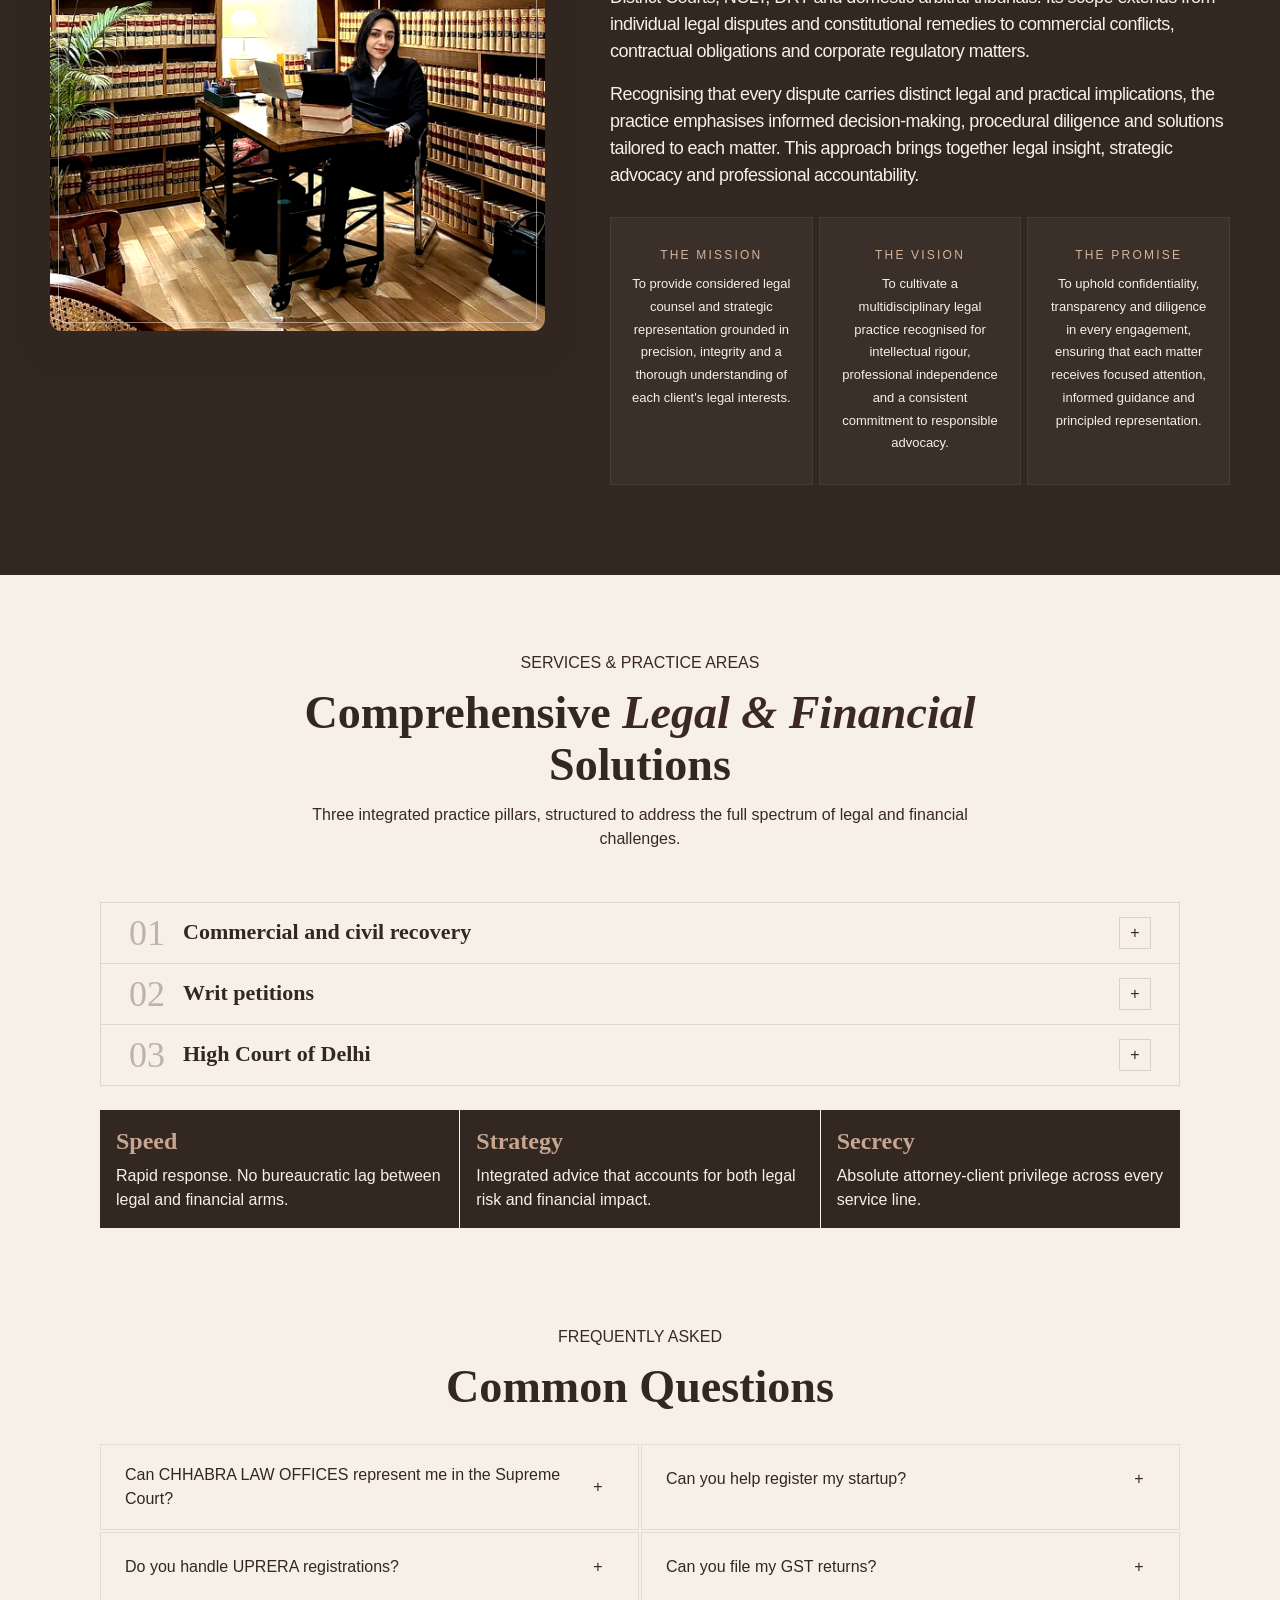
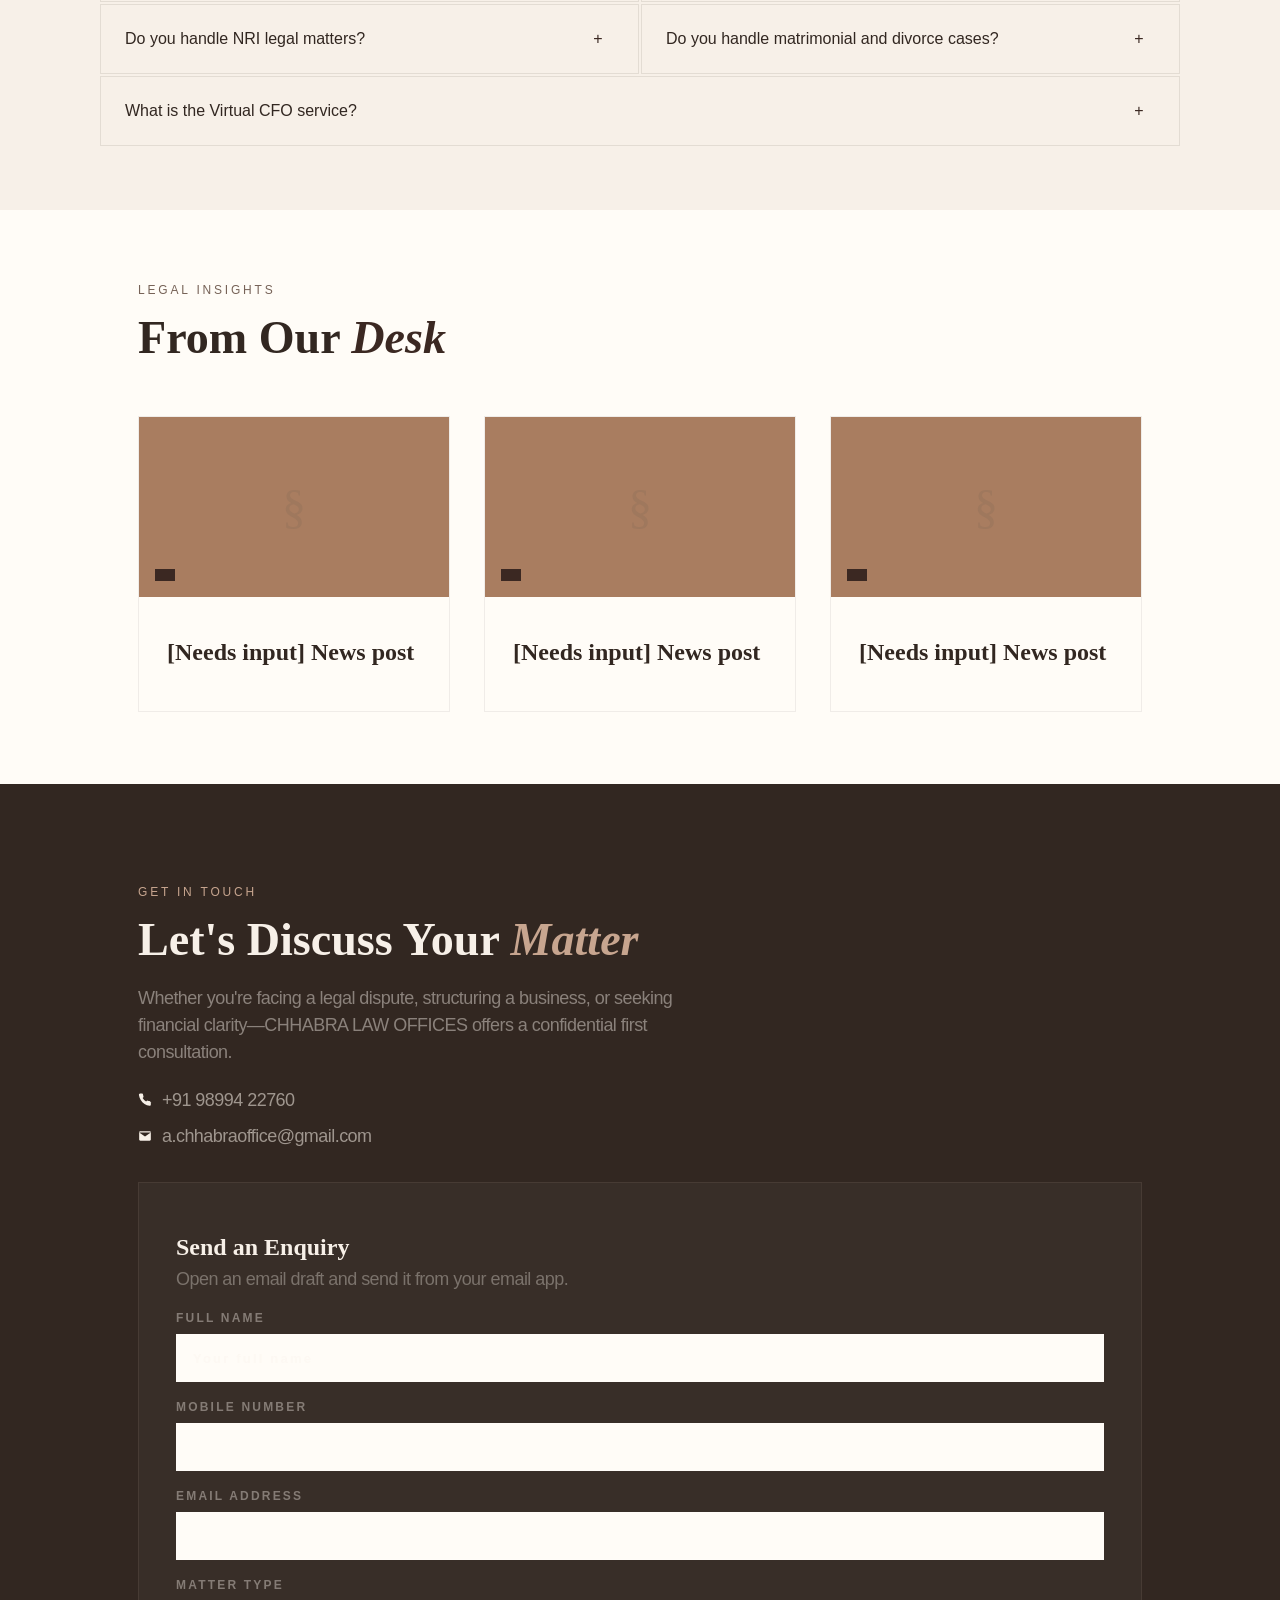
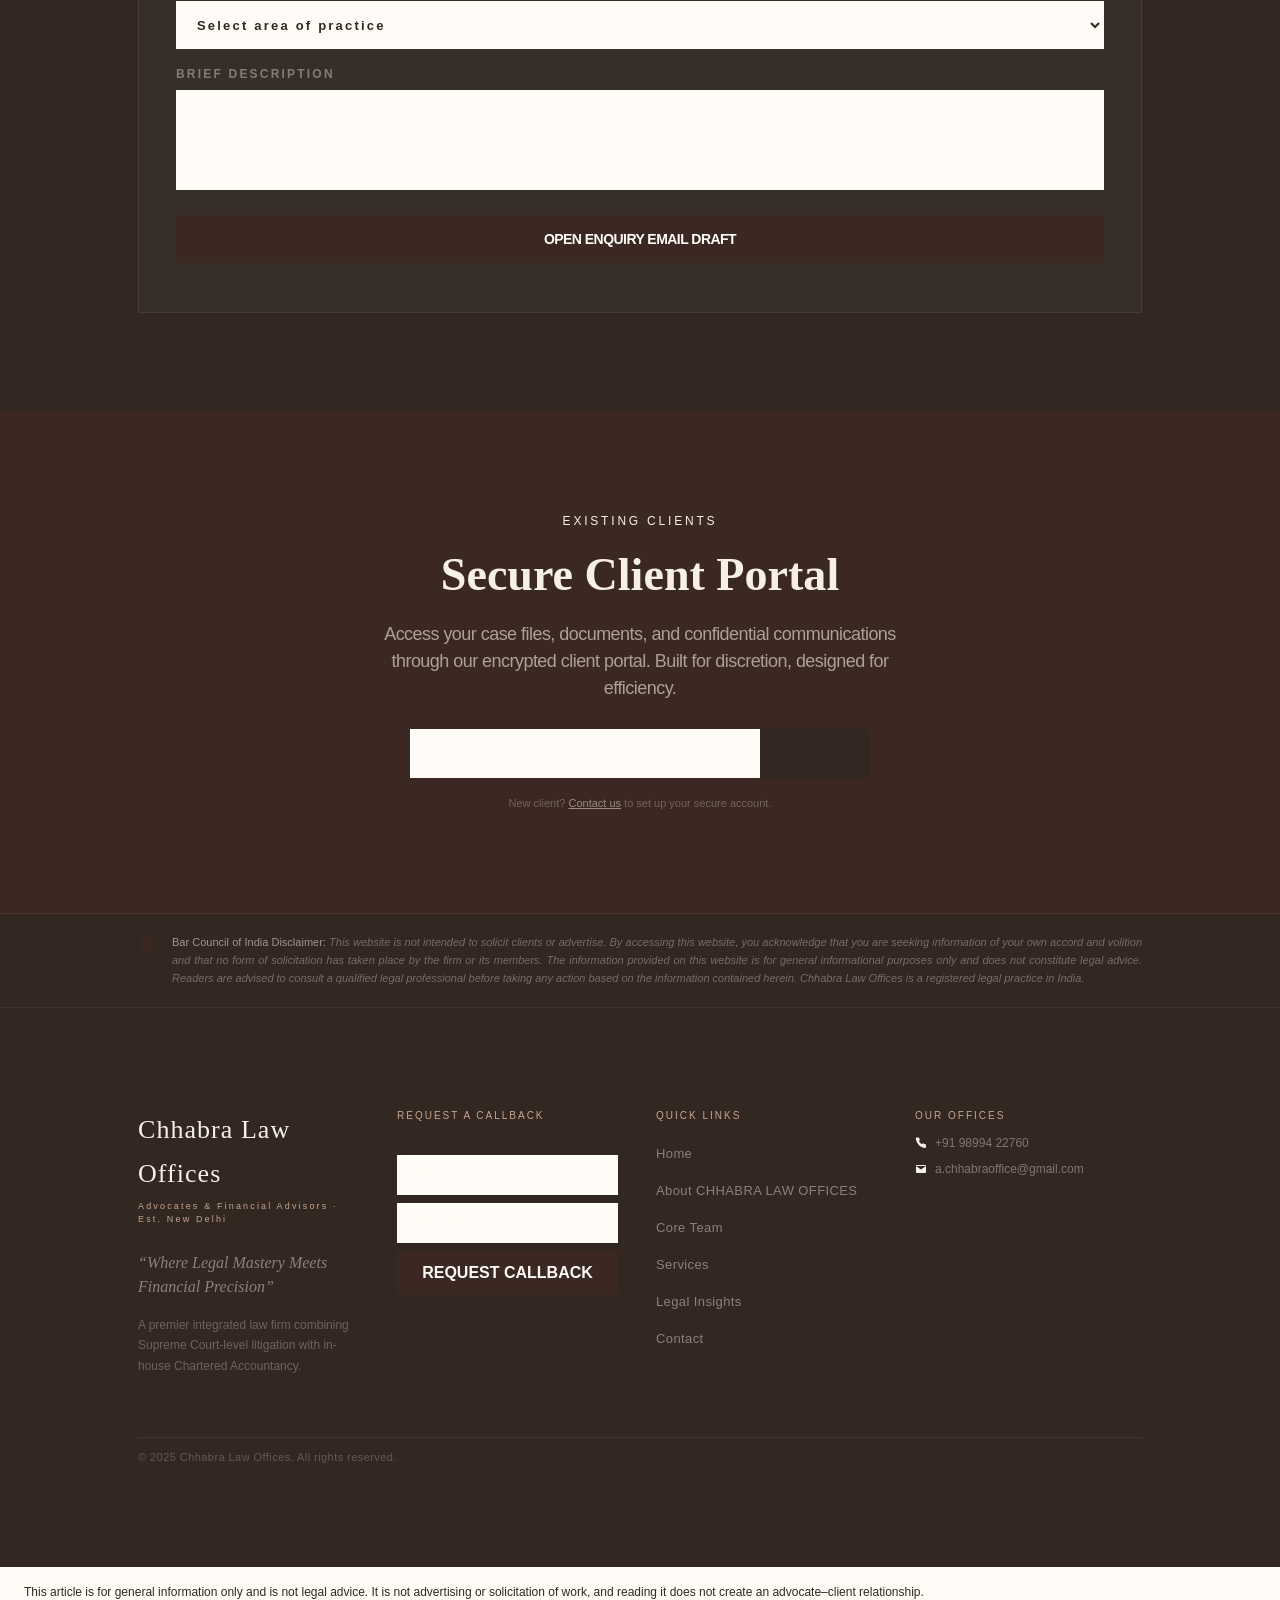
==== commit 33520278: "Complete Espresso and Parchment theme across the site" ====
--- a/index.html
+++ b/index.html
@@ -4,7 +4,7 @@
 
 
 <meta name="viewport" content="width=device-width, initial-scale=1, viewport-fit=cover"><link rel="stylesheet" href="./assets/site/_next/static/chunks/3c9st355b9h98.__q189041d8.css" data-precedence="next"><link rel="preload" as="script" fetchpriority="low" href="./assets/site/_next/static/chunks/0iq1i69206cyl.__q189041d8.js"><title>Chhabra Law Offices</title><meta name="description" content="Personal counsel, carefully argued."><link rel="icon" href="./assets/chhabra/chambers-logo.jpg"><link rel="preload" href="./assets/site/_next/static/chunks/33ex3e_4hazko.__q189041d8.css" as="style"><link rel="stylesheet" href="./brand/brand.css">
-<style data-sclf-ua-colours>:where(button,input,select,textarea){color:var(--sar-color-auto-000000, #343e32)}:where(input,select,textarea){background-color:var(--sar-color-auto-ffffff, #f1e8dc)}</style><style data-sclf-logo-fit>img[data-sclf-logo]{object-fit:contain!important;max-height:100%!important}</style><style data-sclf-elements>.sclf-el-heading{font-family:var(--sar-font-heading,inherit);font-size:clamp(28px,4vw,44px);line-height:1.15;margin:0 0 .5em}
+<style data-sclf-ua-colours>:where(button,input,select,textarea){color:var(--sar-color-auto-000000, #322721)}:where(input,select,textarea){background-color:var(--sar-color-auto-ffffff, #f7f0e8)}</style><style data-sclf-logo-fit>img[data-sclf-logo]{object-fit:contain!important;max-height:100%!important}</style><style data-sclf-elements>.sclf-el-heading{font-family:var(--sar-font-heading,inherit);font-size:clamp(28px,4vw,44px);line-height:1.15;margin:0 0 .5em}
 .sclf-el-subheading{font-family:var(--sar-font-heading,inherit);font-size:clamp(20px,2.4vw,26px);line-height:1.25;margin:0 0 .5em}
 .sclf-el-text{font-size:17px;line-height:1.65;margin:0 0 1em;max-width:68ch}
 .sclf-el-button{display:inline-block;padding:12px 26px;border-radius:999px;background:var(--sar-color-primary,#111);color:var(--sar-color-background,#fff);font-weight:600;text-decoration:none}
@@ -184,12 +184,12 @@
 <details class="faq-disclosure"><summary>What is the Virtual CFO service?<span class="disclosure-sign" aria-hidden="true"></span></summary><p>Virtual CFO provides growing businesses with strategic financial leadership on a retainer basis—covering budgeting, audit oversight, investor relations, and financial reporting.</p></details>
   </div>
 </section>
-<section id="blogs" class="flex w-full flex-col bg-[#f8f3eb] px-5 sm:px-8 md:px-16 lg:px-[138px] py-14 md:py-[72px] mx-auto overflow-hidden" data-sar-section="home/s08-cards" data-sar-type="cards" data-sclf-layout-section="s08-cards"><div class="flex w-full flex-col gap-10 md:gap-[52px]"><div class="flex flex-col sm:flex-row items-start sm:items-end justify-between gap-4"><div class="flex flex-col gap-3.5"><p data-reveal="true" class="font-jost text-xs tracking-[2.8px] text-[#b8935a]" style="translate: none; rotate: none; scale: none; transform: translate(0px, 0px); opacity: 1;">LEGAL INSIGHTS</p><h2 data-reveal="true" class="font-cormorant text-[36px] md:text-[50px] font-semibold leading-tight text-[#1a1a1a]" style="translate: none; rotate: none; scale: none; transform: translate(0px, 0px); opacity: 1;">From Our <span class="font-cormorant italic text-[#6b1f2a]">Desk</span></h2></div></div><div class="grid grid-cols-1 sm:grid-cols-2 lg:grid-cols-3 gap-6 md:gap-[34px]"><article data-reveal="true" class="group overflow-hidden border border-black/[0.07] bg-white cursor-pointer transition-shadow duration-350 hover:shadow-xl" style="translate: none; rotate: none; scale: none; transform: translate(0px, 0px); opacity: 1;"><a class="block" href="./blog/the-security-cheque-trap/index.html"><div class="relative h-[180px] overflow-hidden"><img alt="" loading="lazy" decoding="async" data-nimg="fill" class="blog-img-zoom object-cover" style="position:absolute;height:100%;width:100%;left:0;top:0;right:0;bottom:0;color:transparent" sizes="100vw" src="data:image/svg+xml,%3Csvg%20xmlns%3D%22http%3A%2F%2Fwww.w3.org%2F2000%2Fsvg%22%20viewBox%3D%220%200%2016%209%22%3E%3Crect%20width%3D%2216%22%20height%3D%229%22%20fill%3D%22%23b44d4c%22%2F%3E%3C%2Fsvg%3E"><span class="absolute left-1/2 top-1/2 -translate-x-1/2 -translate-y-1/2 font-cormorant text-[48px] font-light text-[rgba(184,147,90,0.2)]">§</span><span class="absolute bottom-4 left-4 bg-[#6b1f2a] px-2.5 py-1.5 font-jost text-xs font-semibold uppercase tracking-[2.2px] text-white"></span></div><div class="p-6 md:p-7"><p class="font-jost text-xs font-semibold uppercase tracking-[2.2px] text-[#aaa]"></p><h3 class="mt-3 font-cormorant text-xl font-semibold leading-[26px] text-[#1a1a1a] transition-colors duration-200 group-hover:text-[#6b1f2a]">[Needs input] News post</h3><p class="mt-4 font-jost text-[13px] font-light leading-[22.75px] text-[#777]"></p></div></a></article><article data-reveal="true" class="group overflow-hidden border border-black/[0.07] bg-white cursor-pointer transition-shadow duration-350 hover:shadow-xl" style="translate: none; rotate: none; scale: none; transform: translate(0px, 0px); opacity: 1;"><a class="block" href="./blog/the-stop-payment-myth/index.html"><div class="relative h-[180px] overflow-hidden"><img alt="" loading="lazy" decoding="async" data-nimg="fill" class="blog-img-zoom object-cover" style="position:absolute;height:100%;width:100%;left:0;top:0;right:0;bottom:0;color:transparent" sizes="100vw" src="data:image/svg+xml,%3Csvg%20xmlns%3D%22http%3A%2F%2Fwww.w3.org%2F2000%2Fsvg%22%20viewBox%3D%220%200%2016%209%22%3E%3Crect%20width%3D%2216%22%20height%3D%229%22%20fill%3D%22%23b44d4c%22%2F%3E%3C%2Fsvg%3E"><span class="absolute left-1/2 top-1/2 -translate-x-1/2 -translate-y-1/2 font-cormorant text-[48px] font-light text-[rgba(184,147,90,0.2)]">§</span><span class="absolute bottom-4 left-4 bg-[#6b1f2a] px-2.5 py-1.5 font-jost text-xs font-semibold uppercase tracking-[2.2px] text-white"></span></div><div class="p-6 md:p-7"><p class="font-jost text-xs font-semibold uppercase tracking-[2.2px] text-[#aaa]"></p><h3 class="mt-3 font-cormorant text-xl font-semibold leading-[26px] text-[#1a1a1a] transition-colors duration-200 group-hover:text-[#6b1f2a]">[Needs input] News post</h3><p class="mt-4 font-jost text-[13px] font-light leading-[22.75px] text-[#777]"></p></div></a></article><article data-reveal="true" class="group overflow-hidden border border-black/[0.07] bg-white cursor-pointer transition-shadow duration-350 hover:shadow-xl" style="translate: none; rotate: none; scale: none; transform: translate(0px, 0px); opacity: 1;"><a class="block" href="./blog/the-jurisdiction-carousel/index.html"><div class="relative h-[180px] overflow-hidden"><img alt="" loading="lazy" decoding="async" data-nimg="fill" class="blog-img-zoom object-cover" style="position:absolute;height:100%;width:100%;left:0;top:0;right:0;bottom:0;color:transparent" sizes="100vw" src="data:image/svg+xml,%3Csvg%20xmlns%3D%22http%3A%2F%2Fwww.w3.org%2F2000%2Fsvg%22%20viewBox%3D%220%200%2016%209%22%3E%3Crect%20width%3D%2216%22%20height%3D%229%22%20fill%3D%22%23b44d4c%22%2F%3E%3C%2Fsvg%3E"><img alt="" loading="lazy" decoding="async" data-nimg="fill" class="blog-img-zoom object-cover" style="position:absolute;height:100%;width:100%;left:0;top:0;right:0;bottom:0;color:transparent" sizes="100vw" src="data:image/svg+xml,%3Csvg%20xmlns%3D%22http%3A%2F%2Fwww.w3.org%2F2000%2Fsvg%22%20viewBox%3D%220%200%2016%209%22%3E%3Crect%20width%3D%2216%22%20height%3D%229%22%20fill%3D%22%23b44d4c%22%2F%3E%3C%2Fsvg%3E"><span class="absolute left-1/2 top-1/2 -translate-x-1/2 -translate-y-1/2 font-cormorant text-[48px] font-light text-[rgba(184,147,90,0.2)]">§</span><span class="absolute bottom-4 left-4 bg-[#6b1f2a] px-2.5 py-1.5 font-jost text-xs font-semibold uppercase tracking-[2.2px] text-white"></span></div><div class="p-6 md:p-7"><p class="font-jost text-xs font-semibold uppercase tracking-[2.2px] text-[#aaa]"></p><h3 class="mt-3 font-cormorant text-xl font-semibold leading-[26px] text-[#1a1a1a] transition-colors duration-200 group-hover:text-[#6b1f2a]">[Needs input] News post</h3><p class="mt-4 font-jost text-[13px] font-light leading-[22.75px] text-[#777]"></p></div></a></article></div></div></section>
+<section id="blogs" class="flex w-full flex-col bg-[#f8f3eb] px-5 sm:px-8 md:px-16 lg:px-[138px] py-14 md:py-[72px] mx-auto overflow-hidden" data-sar-section="home/s08-cards" data-sar-type="cards" data-sclf-layout-section="s08-cards"><div class="flex w-full flex-col gap-10 md:gap-[52px]"><div class="flex flex-col sm:flex-row items-start sm:items-end justify-between gap-4"><div class="flex flex-col gap-3.5"><p data-reveal="true" class="font-jost text-xs tracking-[2.8px] text-[#b8935a]" style="translate: none; rotate: none; scale: none; transform: translate(0px, 0px); opacity: 1;">LEGAL INSIGHTS</p><h2 data-reveal="true" class="font-cormorant text-[36px] md:text-[50px] font-semibold leading-tight text-[#1a1a1a]" style="translate: none; rotate: none; scale: none; transform: translate(0px, 0px); opacity: 1;">From Our <span class="font-cormorant italic text-[#6b1f2a]">Desk</span></h2></div></div><div class="grid grid-cols-1 sm:grid-cols-2 lg:grid-cols-3 gap-6 md:gap-[34px]"><article data-reveal="true" class="group overflow-hidden border border-black/[0.07] bg-white cursor-pointer transition-shadow duration-350 hover:shadow-xl" style="translate: none; rotate: none; scale: none; transform: translate(0px, 0px); opacity: 1;"><a class="block" href="./blog/the-security-cheque-trap/index.html"><div class="relative h-[180px] overflow-hidden"><img alt="" loading="lazy" decoding="async" data-nimg="fill" class="blog-img-zoom object-cover" style="position:absolute;height:100%;width:100%;left:0;top:0;right:0;bottom:0;color:transparent" sizes="100vw" src="data:image/svg+xml,%3Csvg%20xmlns%3D%22http%3A%2F%2Fwww.w3.org%2F2000%2Fsvg%22%20viewBox%3D%220%200%2016%209%22%3E%3Crect%20width%3D%2216%22%20height%3D%229%22%20fill%3D%22%23a97d60%22%2F%3E%3C%2Fsvg%3E"><span class="absolute left-1/2 top-1/2 -translate-x-1/2 -translate-y-1/2 font-cormorant text-[48px] font-light text-[rgba(184,147,90,0.2)]">§</span><span class="absolute bottom-4 left-4 bg-[#6b1f2a] px-2.5 py-1.5 font-jost text-xs font-semibold uppercase tracking-[2.2px] text-white"></span></div><div class="p-6 md:p-7"><p class="font-jost text-xs font-semibold uppercase tracking-[2.2px] text-[#aaa]"></p><h3 class="mt-3 font-cormorant text-xl font-semibold leading-[26px] text-[#1a1a1a] transition-colors duration-200 group-hover:text-[#6b1f2a]">[Needs input] News post</h3><p class="mt-4 font-jost text-[13px] font-light leading-[22.75px] text-[#777]"></p></div></a></article><article data-reveal="true" class="group overflow-hidden border border-black/[0.07] bg-white cursor-pointer transition-shadow duration-350 hover:shadow-xl" style="translate: none; rotate: none; scale: none; transform: translate(0px, 0px); opacity: 1;"><a class="block" href="./blog/the-stop-payment-myth/index.html"><div class="relative h-[180px] overflow-hidden"><img alt="" loading="lazy" decoding="async" data-nimg="fill" class="blog-img-zoom object-cover" style="position:absolute;height:100%;width:100%;left:0;top:0;right:0;bottom:0;color:transparent" sizes="100vw" src="data:image/svg+xml,%3Csvg%20xmlns%3D%22http%3A%2F%2Fwww.w3.org%2F2000%2Fsvg%22%20viewBox%3D%220%200%2016%209%22%3E%3Crect%20width%3D%2216%22%20height%3D%229%22%20fill%3D%22%23a97d60%22%2F%3E%3C%2Fsvg%3E"><span class="absolute left-1/2 top-1/2 -translate-x-1/2 -translate-y-1/2 font-cormorant text-[48px] font-light text-[rgba(184,147,90,0.2)]">§</span><span class="absolute bottom-4 left-4 bg-[#6b1f2a] px-2.5 py-1.5 font-jost text-xs font-semibold uppercase tracking-[2.2px] text-white"></span></div><div class="p-6 md:p-7"><p class="font-jost text-xs font-semibold uppercase tracking-[2.2px] text-[#aaa]"></p><h3 class="mt-3 font-cormorant text-xl font-semibold leading-[26px] text-[#1a1a1a] transition-colors duration-200 group-hover:text-[#6b1f2a]">[Needs input] News post</h3><p class="mt-4 font-jost text-[13px] font-light leading-[22.75px] text-[#777]"></p></div></a></article><article data-reveal="true" class="group overflow-hidden border border-black/[0.07] bg-white cursor-pointer transition-shadow duration-350 hover:shadow-xl" style="translate: none; rotate: none; scale: none; transform: translate(0px, 0px); opacity: 1;"><a class="block" href="./blog/the-jurisdiction-carousel/index.html"><div class="relative h-[180px] overflow-hidden"><img alt="" loading="lazy" decoding="async" data-nimg="fill" class="blog-img-zoom object-cover" style="position:absolute;height:100%;width:100%;left:0;top:0;right:0;bottom:0;color:transparent" sizes="100vw" src="data:image/svg+xml,%3Csvg%20xmlns%3D%22http%3A%2F%2Fwww.w3.org%2F2000%2Fsvg%22%20viewBox%3D%220%200%2016%209%22%3E%3Crect%20width%3D%2216%22%20height%3D%229%22%20fill%3D%22%23a97d60%22%2F%3E%3C%2Fsvg%3E"><img alt="" loading="lazy" decoding="async" data-nimg="fill" class="blog-img-zoom object-cover" style="position:absolute;height:100%;width:100%;left:0;top:0;right:0;bottom:0;color:transparent" sizes="100vw" src="data:image/svg+xml,%3Csvg%20xmlns%3D%22http%3A%2F%2Fwww.w3.org%2F2000%2Fsvg%22%20viewBox%3D%220%200%2016%209%22%3E%3Crect%20width%3D%2216%22%20height%3D%229%22%20fill%3D%22%23a97d60%22%2F%3E%3C%2Fsvg%3E"><span class="absolute left-1/2 top-1/2 -translate-x-1/2 -translate-y-1/2 font-cormorant text-[48px] font-light text-[rgba(184,147,90,0.2)]">§</span><span class="absolute bottom-4 left-4 bg-[#6b1f2a] px-2.5 py-1.5 font-jost text-xs font-semibold uppercase tracking-[2.2px] text-white"></span></div><div class="p-6 md:p-7"><p class="font-jost text-xs font-semibold uppercase tracking-[2.2px] text-[#aaa]"></p><h3 class="mt-3 font-cormorant text-xl font-semibold leading-[26px] text-[#1a1a1a] transition-colors duration-200 group-hover:text-[#6b1f2a]">[Needs input] News post</h3><p class="mt-4 font-jost text-[13px] font-light leading-[22.75px] text-[#777]"></p></div></a></article></div></div></section>
 <section id="contact" class="flex w-full bg-[#1a1a1a] px-5 sm:px-8 md:px-16 lg:px-[138px] py-16 md:py-[100px] mx-auto overflow-hidden" data-sar-section="home/s09-form" data-sar-type="form" data-sclf-layout-section="s09-form"><div class="flex w-full flex-col lg:flex-row gap-8 lg:gap-12"><div class="flex w-full lg:w-[42%] lg:shrink-0 flex-col gap-5"><div data-reveal="true" class="flex flex-col gap-5" style="translate: none; rotate: none; scale: none; transform: translate(0px, 0px); opacity: 1;"><div class="flex flex-col gap-3.5"><p class="font-jost text-xs tracking-[2.8px] text-[#b8935a]">GET IN TOUCH</p><h2 class="font-cormorant text-[32px] md:text-[46px] font-semibold leading-tight text-white">Let's Discuss Your <span class="font-cormorant italic text-[#b8935a]">Matter</span></h2></div><p class="max-w-[540px] font-jost text-base md:text-lg font-light leading-[27px] tracking-[-0.54px] text-white/45">Whether you&#39;re facing a legal dispute, structuring a business, or seeking financial clarity—CHHABRA LAW OFFICES offers a confidential first consultation.</p></div><div class="contact-links"><div class="mt-2 flex items-center gap-2.5"><img alt="" loading="lazy" width="14" height="14" decoding="async" data-nimg="1" style="color:transparent" src="./assets/site/images/phone-icon.__q189041d8.svg"><a href="tel:+919899422760" class="font-jost text-base md:text-lg font-light tracking-[-0.54px] text-white/55 transition-colors hover:text-white/80">+91 98994 22760</a></div><div class="mt-2 flex items-center gap-2.5"><img alt="" loading="lazy" width="14" height="14" decoding="async" data-nimg="1" style="color:transparent" src="./assets/site/images/footer-email.__q189041d8.svg"><a href="mailto:a.chhabraoffice@gmail.com" class="font-jost text-sm md:text-lg font-light tracking-[-0.54px] text-white/55 break-all transition-colors hover:text-white/80">a.chhabraoffice@gmail.com</a></div></div></div><form class="flex flex-1 flex-col gap-[17px] border border-[rgba(184,147,90,0.25)] bg-white/[0.03] px-5 sm:px-[37px] py-8 md:py-[49px]" data-email-request="a.chhabraoffice@gmail.com" data-subject="Website enquiry"><div data-reveal="true" style="translate: none; rotate: none; scale: none; transform: translate(0px, 0px); opacity: 1;"><h3 class="font-cormorant text-[22px] md:text-[26px] font-semibold leading-[29.9px] text-white">Send an Enquiry</h3><p class="mt-1 font-jost text-base md:text-lg font-light leading-[27px] tracking-[-0.54px] text-white/35">Open an email draft and send it from your email app.</p></div><label data-reveal="true" class="font-jost text-xs font-semibold uppercase tracking-[2.2px] text-white/40" style="translate: none; rotate: none; scale: none; transform: translate(0px, 0px); opacity: 1;">Full Name<input type="text" name="name" autocomplete="name" required  placeholder="Your full name" class="input-gold mt-2 block h-12 w-full border border-white/10 bg-white/[0.05] px-4 font-jost text-[13px] text-white placeholder:text-white/25"></label><label data-reveal="true" class="font-jost text-xs font-semibold uppercase tracking-[2.2px] text-white/40" style="translate: none; rotate: none; scale: none; transform: translate(0px, 0px); opacity: 1;">Mobile Number<input type="tel" name="phone" autocomplete="tel"  placeholder="" class="input-gold mt-2 block h-12 w-full border border-white/10 bg-white/[0.05] px-4 font-jost text-[13px] text-white placeholder:text-white/25"></label><label data-reveal="true" class="font-jost text-xs font-semibold uppercase tracking-[2.2px] text-white/40" style="translate: none; rotate: none; scale: none; transform: translate(0px, 0px); opacity: 1;">Email Address<input type="email" name="email" autocomplete="email" required  placeholder="" class="input-gold mt-2 block h-12 w-full border border-white/10 bg-white/[0.05] px-4 font-jost text-[13px] text-white placeholder:text-white/25"></label><label data-reveal="true" class="font-jost text-xs font-semibold uppercase tracking-[2.2px] text-white/40" style="translate: none; rotate: none; scale: none; transform: translate(0px, 0px); opacity: 1;">Matter Type<select name="matter" required class="input-gold mt-2 block h-12 w-full border border-white/10 bg-[#1a1a1a] px-4 font-jost text-[13px] text-white"><option value="">Select area of practice</option><option value="Commercial and civil recovery">Commercial and civil recovery</option><option value="Writ petitions">Writ petitions</option><option value="High Court of Delhi">High Court of Delhi</option><option value="District &amp; Sessions Judge, Shahdara, Karkardooma Court">District &amp; Sessions Judge, Shahdara, Karkardooma Court</option><option value="Legal Services">Legal Services</option><option value="Legal Services">Legal Services</option><option value="Legal Services">Legal Services</option><option value="Other">Other</option></select></label><label data-reveal="true" class="font-jost text-xs font-semibold uppercase tracking-[2.2px] text-white/40" style="translate: none; rotate: none; scale: none; transform: translate(0px, 0px); opacity: 1;">Brief Description<textarea name="message" placeholder="" rows="4" class="input-gold mt-2 block h-[100px] w-full resize-none border border-white/10 bg-white/[0.05] px-4 py-3 font-jost text-[13px] text-white placeholder:text-white/25"></textarea></label><button data-reveal="true" type="submit" class="cursor-pointer mt-2 h-12 w-full bg-[#6b1f2a] font-jost text-sm uppercase tracking-[-0.54px] text-white transition-all duration-200 hover:bg-[#8a2535] hover:shadow-lg active:scale-[0.99]" style="translate: none; rotate: none; scale: none; transform: translate(0px, 0px); opacity: 1;" disabled>Open enquiry email draft</button></form></div></section>
 <section class="flex w-full flex-col items-center justify-center bg-[#6b1f2a] px-5 sm:px-8 md:px-16 lg:px-[138px] py-16 md:py-[100px] mx-auto" data-sar-section="home/s10-cta" data-sar-type="cta" data-sclf-layout-section="s10-cta" id="sclf-section-k69e8d"><div class="flex w-full flex-col items-center gap-4"><div class="flex w-full flex-col items-center gap-6 md:gap-[27px]"><div class="flex flex-col items-center gap-5 text-center"><p class="font-jost text-xs tracking-[2.8px] text-[#b8935a]">EXISTING CLIENTS</p><h2 class="font-cormorant text-[32px] md:text-[46px] font-semibold leading-tight text-white">Secure Client Portal</h2><p class="max-w-[528px] font-jost text-base md:text-lg font-light leading-[27px] tracking-[-0.54px] text-white/60">Access your case files, documents, and confidential communications through our encrypted client portal. Built for discretion, designed for efficiency.</p></div><div class="flex h-[49px] w-full max-w-[460px]"><input type="email" placeholder="" class="h-full flex-1 min-w-0 border border-white/20 border-b border-l border-t bg-white/10 px-3 sm:px-5 font-jost text-[13px] text-white placeholder:text-white/40"><button type="button" class="h-full w-[90px] sm:w-[110px] shrink-0 bg-[#1a1a1a] font-jost text-sm uppercase tracking-[-0.54px] text-white">Login →</button></div></div><p class="text-center font-jost text-[11px] font-light leading-[19.25px] text-white/30">New client? <a href="#contact" class="text-white/50 underline">Contact us</a> to set up your secure account.</p></div></section>
 <section class="flex w-full flex-col items-center justify-center border-t border-[rgba(184,147,90,0.15)] bg-[#111] px-5 sm:px-8 md:px-16 lg:px-[138px] py-[19px] mx-auto" data-sar-section="home/s11-content" data-sar-type="content" data-sclf-layout-section="s11-content" id="sclf-section-w0otnl"><div class="flex w-full items-start gap-3 md:gap-4"><img alt="" loading="lazy" width="18" height="18" decoding="async" data-nimg="1" class="mt-0.5 shrink-0" style="color:transparent" src="./assets/site/images/disclaimer-icon.__q189041d8.svg"><p class="text-justify font-jost text-[11px] leading-[18.15px]"><span class="font-medium text-white/55">Bar Council of India Disclaimer:</span><span class="font-light italic text-white/35"> This website is not intended to solicit clients or advertise. By accessing this website, you acknowledge that you are seeking information of your own accord and volition and that no form of solicitation has taken place by the firm or its members. The information provided on this website is for general informational purposes only and does not constitute legal advice. Readers are advised to consult a qualified legal professional before taking any action based on the information contained herein. Chhabra Law Offices is a registered legal practice in India.</span></p></div></section>
 <footer class="relative flex w-full flex-col border-t border-white/[0.06] bg-[#111] px-5 sm:px-8 md:px-16 lg:px-[138px] py-14 md:py-[100px] mx-auto overflow-hidden" data-sar-section="home/s12-footer" data-sar-type="footer" data-sclf-layout-section="s12-footer" id="sclf-section-kbznyk"><div class="flex w-full flex-col gap-10 md:gap-[61px]"><div class="grid grid-cols-1 sm:grid-cols-2 lg:grid-cols-4 gap-10 md:gap-8"><div data-reveal="true" class="sm:col-span-2 lg:col-span-1 max-w-[318px]" style="translate: none; rotate: none; scale: none; transform: translate(0px, 0px); opacity: 1;"><p class="font-cormorant text-[22px] md:text-[26px] font-semibold leading-[44.2px] tracking-[1.04px] text-white">Chhabra Law Offices</p><p class="mt-1 font-jost text-[9px] tracking-[2.16px] text-[#b8935a]">Advocates &amp; Financial Advisors · Est. New Delhi</p><p class="mt-6 font-cormorant text-base italic leading-6 text-white/45">“Where Legal Mastery Meets Financial Precision”</p><p class="mt-4 font-jost text-xs font-light leading-[20.4px] text-white/30">A premier integrated law firm combining Supreme Court-level litigation with in-house Chartered Accountancy.</p></div><div data-reveal="true" class="w-full lg:w-[221px]" style="translate: none; rotate: none; scale: none; transform: translate(0px, 0px); opacity: 1;"><p class="font-jost text-[10px] font-semibold uppercase tracking-[2px] text-[#b8935a]">Request a Callback</p><input type="text" placeholder="Your Name" class="input-gold mt-6 md:mt-8 block h-10 w-full border border-white/10 bg-white/[0.05] px-3.5 font-jost text-xs text-white placeholder:text-white/25"><input type="tel" placeholder="Mobile Number" class="input-gold mt-2 block h-10 w-full border border-white/10 bg-white/[0.05] px-3.5 font-jost text-xs text-white placeholder:text-white/25"><button type="button" class="callback-button">Request Callback</button></div><div data-reveal="true" style="translate: none; rotate: none; scale: none; transform: translate(0px, 0px); opacity: 1;"><p class="font-jost text-[10px] font-semibold uppercase tracking-[2px] text-[#b8935a]">Quick Links</p><ul class="mt-5 space-y-[15px] font-jost text-[13px] font-light leading-[22.1px] tracking-[0.39px] text-white/45"><li><a class="transition-colors duration-200 hover:text-white/70" href="#">Home</a></li><li><a class="transition-colors duration-200 hover:text-white/70" href="#about-us">About CHHABRA LAW OFFICES</a></li><li><a class="transition-colors duration-200 hover:text-white/70" href="#team">Core Team</a></li><li><a class="transition-colors duration-200 hover:text-white/70" href="#services">Services</a></li><li><a class="transition-colors duration-200 hover:text-white/70" href="#blogs">Legal Insights</a></li><li><a class="transition-colors duration-200 hover:text-white/70" href="#contact">Contact</a></li></ul></div><div data-reveal="true" style="translate: none; rotate: none; scale: none; transform: translate(0px, 0px); opacity: 1;"><p class="font-jost text-[10px] font-semibold uppercase tracking-[2px] text-[#b8935a]">Our Offices</p><div class="footer-office-links"><div class="mt-2 flex items-center gap-2"><img alt="" loading="lazy" width="12" height="12" decoding="async" data-nimg="1" style="color:transparent" src="./assets/site/images/footer-phone.__q189041d8.svg"><a href="tel:+919899422760" class="font-jost text-xs font-light text-white/40 transition-colors hover:text-white/60">+91 98994 22760</a></div><div class="mt-2 flex items-center gap-2"><img alt="" loading="lazy" width="12" height="12" decoding="async" data-nimg="1" style="color:transparent" src="./assets/site/images/footer-email.__q189041d8.svg"><a href="mailto:a.chhabraoffice@gmail.com" class="font-jost text-xs font-light text-white/40 break-all transition-colors hover:text-white/60">a.chhabraoffice@gmail.com</a></div></div></div></div><div data-reveal="true" class="border-t border-white/[0.07] pt-2.5" style="translate: none; rotate: none; scale: none; transform: translate(0px, 0px); opacity: 1;"><div class="flex flex-col sm:flex-row items-start sm:items-center justify-between gap-2 font-jost text-[11px] font-light leading-[18.7px]"><p class="tracking-[0.44px] text-white/25">© 2025 Chhabra Law Offices. All rights reserved.</p><p class="text-white/20"></p></div></div></div></footer>
-</main><next-route-announcer style="position: absolute;"></next-route-announcer><aside data-sclf-disclaimer style="padding:16px 24px;font-size:12px;line-height:1.5;color:var(--sar-color-auto-000000, #343e32);background-color:var(--sar-color-auto-ffffff, #f1e8dc)">This article is for general information only and is not legal advice. It is not advertising or solicitation of work, and reading it does not create an advocate–client relationship.</aside><script data-sclf-anim>/* Animate.css v4.1.1 — https://animate.style/
+</main><next-route-announcer style="position: absolute;"></next-route-announcer><aside data-sclf-disclaimer style="padding:16px 24px;font-size:12px;line-height:1.5;color:var(--sar-color-auto-000000, #322721);background-color:var(--sar-color-auto-ffffff, #f7f0e8)">This article is for general information only and is not legal advice. It is not advertising or solicitation of work, and reading it does not create an advocate–client relationship.</aside><script data-sclf-anim>/* Animate.css v4.1.1 — https://animate.style/
 The MIT License (MIT)
 
 Copyright (c) 2020 Daniel Eden
--- a/assets/site/_next/static/chunks/3c9st355b9h98.__q189041d8.css
+++ b/assets/site/_next/static/chunks/3c9st355b9h98.__q189041d8.css
@@ -1,2 +1,2 @@
 .jost_3e36cb27-module__GOVEQa__className{font-family:var(--sar-font-font-1);font-style:normal}.jost_3e36cb27-module__GOVEQa__variable{--font-jost:var(--sar-font-body, sans-serif)}.cormorant_garamond_97c65d7c-module__KWVokq__className{font-family:var(--sar-font-font-2)}.cormorant_garamond_97c65d7c-module__KWVokq__variable{--font-cormorant:var(--sar-font-heading, serif)}
-@layer properties{@supports (((-webkit-hyphens:none)) and (not (margin-trim:inline))) or ((-moz-orient:inline) and (not (color:rgb(from red r g b)))){*,:before,:after,::backdrop{--tw-translate-x:0;--tw-translate-y:0;--tw-translate-z:0;--tw-space-y-reverse:0;--tw-border-style:solid;--tw-leading:initial;--tw-font-weight:initial;--tw-tracking:initial;--tw-shadow:0 0 color-mix(in srgb, var(--sar-color-auto-000000, #343e32) 0%, transparent);--tw-shadow-color:initial;--tw-shadow-alpha:100%;--tw-inset-shadow:0 0 color-mix(in srgb, var(--sar-color-auto-000000, #343e32) 0%, transparent);--tw-inset-shadow-color:initial;--tw-inset-shadow-alpha:100%;--tw-ring-color:initial;--tw-ring-shadow:0 0 color-mix(in srgb, var(--sar-color-auto-000000, #343e32) 0%, transparent);--tw-inset-ring-color:initial;--tw-inset-ring-shadow:0 0 color-mix(in srgb, var(--sar-color-auto-000000, #343e32) 0%, transparent);--tw-ring-inset:initial;--tw-ring-offset-width:0px;--tw-ring-offset-color:var(--sar-color-auto-ffffff, #f1e8dc);--tw-ring-offset-shadow:0 0 color-mix(in srgb, var(--sar-color-auto-000000, #343e32) 0%, transparent);--tw-backdrop-blur:initial;--tw-backdrop-brightness:initial;--tw-backdrop-contrast:initial;--tw-backdrop-grayscale:initial;--tw-backdrop-hue-rotate:initial;--tw-backdrop-invert:initial;--tw-backdrop-opacity:initial;--tw-backdrop-saturate:initial;--tw-backdrop-sepia:initial;--tw-duration:initial;--tw-scale-x:1;--tw-scale-y:1;--tw-scale-z:1;--tw-content:""}}}@layer theme{:root,:host{--font-sans:ui-sans-serif, system-ui, sans-serif, "Apple Color Emoji", "Segoe UI Emoji", "Segoe UI Symbol", "Noto Color Emoji";--font-mono:var(--sar-font-body, sans-serif);--color-red-400:var(--sar-color-auto-ff6568, #d7ae8a);--color-gray-200:var(--sar-color-auto-e5e7eb, #f8f3ee);--color-black:var(--sar-color-auto-000000, #343e32);--color-white:var(--sar-color-auto-ffffff, #f1e8dc);--spacing:.25rem;--text-xs:.75rem;--text-xs--line-height:calc(1 / .75);--text-sm:.875rem;--text-sm--line-height:calc(1.25 / .875);--text-base:1rem;--text-base--line-height:calc(1.5 / 1);--text-lg:1.125rem;--text-lg--line-height:calc(1.75 / 1.125);--text-xl:1.25rem;--text-xl--line-height:calc(1.75 / 1.25);--text-2xl:1.5rem;--text-2xl--line-height:calc(2 / 1.5);--font-weight-light:300;--font-weight-normal:400;--font-weight-medium:500;--font-weight-semibold:600;--font-weight-bold:700;--leading-tight:1.25;--leading-relaxed:1.625;--radius-2xl:1rem;--blur-sm:8px;--default-transition-duration:.15s;--default-transition-timing-function:cubic-bezier(.4, 0, .2, 1);--default-font-family:var(--sar-font-body, sans-serif);--default-mono-font-family:var(--sar-font-body, sans-serif);--font-jost:var(--sar-font-body, sans-serif);--font-cormorant:var(--sar-font-heading, serif)}@supports (color:lab(0% 0 0)){:root,:host{--color-red-400:lab(63.7053% 60.745 31.3109);--color-gray-200:lab(91.6229% -.159115 -2.26791)}}}@layer base{*,:after,:before,::backdrop{box-sizing:border-box;border:0 solid;margin:0;padding:0}::file-selector-button{box-sizing:border-box;border:0 solid;margin:0;padding:0}html,:host{-webkit-text-size-adjust:100%;tab-size:4;line-height:1.5;font-family:var(--default-font-family,ui-sans-serif, system-ui, sans-serif, "Apple Color Emoji", "Segoe UI Emoji", "Segoe UI Symbol", "Noto Color Emoji");font-feature-settings:var(--default-font-feature-settings,normal);font-variation-settings:var(--default-font-variation-settings,normal);-webkit-tap-highlight-color:transparent}hr{height:0;color:inherit;border-top-width:1px}abbr:where([title]){-webkit-text-decoration:underline dotted;text-decoration:underline dotted}h1,h2,h3,h4,h5,h6{font-size:inherit;font-weight:inherit}a{color:inherit;-webkit-text-decoration:inherit;-webkit-text-decoration:inherit;-webkit-text-decoration:inherit;-webkit-text-decoration:inherit;text-decoration:inherit}b,strong{font-weight:bolder}code,kbd,samp,pre{font-family:var(--sar-font-font-4);font-feature-settings:var(--default-mono-font-feature-settings,normal);font-variation-settings:var(--default-mono-font-variation-settings,normal);font-size:1em}small{font-size:80%}sub,sup{vertical-align:baseline;font-size:75%;line-height:0;position:relative}sub{bottom:-.25em}sup{top:-.5em}table{text-indent:0;border-color:inherit;border-collapse:collapse}:-moz-focusring{outline:auto}progress{vertical-align:baseline}summary{display:list-item}ol,ul,menu{list-style:none}img,svg,video,canvas,audio,iframe,embed,object{vertical-align:middle;display:block}img,video{max-width:100%;height:auto}button,input,select,optgroup,textarea{font:inherit;font-feature-settings:inherit;font-variation-settings:inherit;letter-spacing:inherit;color:inherit;opacity:1;background-color:var(--sar-color-color-7);border-radius:0}::file-selector-button{font:inherit;font-feature-settings:inherit;font-variation-settings:inherit;letter-spacing:inherit;color:inherit;opacity:1;background-color:var(--sar-color-color-7);border-radius:0}:where(select:is([multiple],[size])) optgroup{font-weight:bolder}:where(select:is([multiple],[size])) optgroup option{padding-inline-start:20px}::file-selector-button{margin-inline-end:4px}::placeholder{opacity:1}@supports (not ((-webkit-appearance:-apple-pay-button))) or (contain-intrinsic-size:1px){::placeholder{color:currentColor}@supports (color:color-mix(in lab, red, red)){::placeholder{color:color-mix(in oklab, currentcolor 50%, transparent)}}}textarea{resize:vertical}::-webkit-search-decoration{-webkit-appearance:none}::-webkit-date-and-time-value{min-height:1lh;text-align:inherit}::-webkit-datetime-edit{display:inline-flex}::-webkit-datetime-edit-fields-wrapper{padding:0}::-webkit-datetime-edit{padding-block:0}::-webkit-datetime-edit-year-field{padding-block:0}::-webkit-datetime-edit-month-field{padding-block:0}::-webkit-datetime-edit-day-field{padding-block:0}::-webkit-datetime-edit-hour-field{padding-block:0}::-webkit-datetime-edit-minute-field{padding-block:0}::-webkit-datetime-edit-second-field{padding-block:0}::-webkit-datetime-edit-millisecond-field{padding-block:0}::-webkit-datetime-edit-meridiem-field{padding-block:0}::-webkit-calendar-picker-indicator{line-height:1}:-moz-ui-invalid{box-shadow:none}button,input:where([type=button],[type=reset],[type=submit]){appearance:button}::file-selector-button{appearance:button}::-webkit-inner-spin-button{height:auto}::-webkit-outer-spin-button{height:auto}[hidden]:where(:not([hidden=until-found])){display:none!important}}@layer components;@layer utilities{.pointer-events-auto{pointer-events:auto}.pointer-events-none{pointer-events:none}.visible{visibility:visible}.absolute{position:absolute}.fixed{position:fixed}.relative{position:relative}.sticky{position:sticky}.inset-0{inset:0}.inset-x-0{inset-inline:0}.top-0{top:0}.top-1\/2{top:50%}.top-6{top:calc(var(--spacing) * 6)}.top-\[13px\]{top:13px}.top-\[180px\]{top:180px}.top-full{top:100%}.right-0{right:0}.right-6{right:calc(var(--spacing) * 6)}.right-\[5\%\]{right:5%}.-bottom-4{bottom:calc(var(--spacing) * -4)}.-bottom-\[2\%\]{bottom:-2%}.bottom-4{bottom:calc(var(--spacing) * 4)}.left-0{left:0}.left-1\/2{left:50%}.left-4{left:calc(var(--spacing) * 4)}.left-\[5\%\]{left:5%}.left-\[13px\]{left:13px}.left-\[46\%\]{left:46%}.z-0{z-index:0}.z-10{z-index:10}.z-50{z-index:50}.z-\[100\]{z-index:100}.z-\[101\]{z-index:101}.mx-7{margin-inline:calc(var(--spacing) * 7)}.mx-auto{margin-inline:auto}.mt-0\.5{margin-top:calc(var(--spacing) * .5)}.mt-1{margin-top:var(--spacing)}.mt-2{margin-top:calc(var(--spacing) * 2)}.mt-3{margin-top:calc(var(--spacing) * 3)}.mt-4{margin-top:calc(var(--spacing) * 4)}.mt-5{margin-top:calc(var(--spacing) * 5)}.mt-6{margin-top:calc(var(--spacing) * 6)}.mt-8{margin-top:calc(var(--spacing) * 8)}.mt-10{margin-top:calc(var(--spacing) * 10)}.mt-12{margin-top:calc(var(--spacing) * 12)}.mb-2{margin-bottom:calc(var(--spacing) * 2)}.mb-2\.5{margin-bottom:calc(var(--spacing) * 2.5)}.mb-3{margin-bottom:calc(var(--spacing) * 3)}.mb-4{margin-bottom:calc(var(--spacing) * 4)}.mb-16{margin-bottom:calc(var(--spacing) * 16)}.ml-4{margin-left:calc(var(--spacing) * 4)}.block{display:block}.contents{display:contents}.flex{display:flex}.grid{display:grid}.hidden{display:none}.inline-block{display:inline-block}.inline-flex{display:inline-flex}.table{display:table}.aspect-\[805\/764\]{aspect-ratio:805/764}.size-6{width:calc(var(--spacing) * 6);height:calc(var(--spacing) * 6)}.size-7{width:calc(var(--spacing) * 7);height:calc(var(--spacing) * 7)}.size-\[52px\]{width:52px;height:52px}.h-0\.5{height:calc(var(--spacing) * .5)}.h-4{height:calc(var(--spacing) * 4)}.h-9{height:calc(var(--spacing) * 9)}.h-10{height:calc(var(--spacing) * 10)}.h-12{height:calc(var(--spacing) * 12)}.h-16{height:calc(var(--spacing) * 16)}.h-\[35px\]{height:35px}.h-\[49px\]{height:49px}.h-\[80px\]{height:80px}.h-\[90px\]{height:90px}.h-\[100px\]{height:100px}.h-\[100vh\]{height:100vh}.h-\[104\%\]{height:104%}.h-\[180px\]{height:180px}.h-\[210px\]{height:210px}.h-\[280px\]{height:280px}.h-\[360px\]{height:360px}.h-\[480px\]{height:480px}.h-full{height:100%}.max-h-\[90vh\]{max-height:90vh}.min-h-full{min-height:100%}.min-h-screen{min-height:100vh}.w-5{width:calc(var(--spacing) * 5)}.w-6{width:calc(var(--spacing) * 6)}.w-9{width:calc(var(--spacing) * 9)}.w-10{width:calc(var(--spacing) * 10)}.w-16{width:calc(var(--spacing) * 16)}.w-\[3px\]{width:3px}.w-\[62\%\]{width:62%}.w-\[64\%\]{width:64%}.w-\[80px\]{width:80px}.w-\[90\%\]{width:90%}.w-\[90px\]{width:90px}.w-\[100px\]{width:100px}.w-\[160px\]{width:160px}.w-\[180px\]{width:180px}.w-fit{width:fit-content}.w-full{width:100%}.max-w-\[318px\]{max-width:318px}.max-w-\[360px\]{max-width:360px}.max-w-\[460px\]{max-width:460px}.max-w-\[490px\]{max-width:490px}.max-w-\[520px\]{max-width:520px}.max-w-\[528px\]{max-width:528px}.max-w-\[540px\]{max-width:540px}.max-w-\[568px\]{max-width:568px}.max-w-\[620px\]{max-width:620px}.max-w-\[640px\]{max-width:640px}.max-w-\[680px\]{max-width:680px}.max-w-\[720px\]{max-width:720px}.max-w-\[760px\]{max-width:760px}.max-w-\[820px\]{max-width:820px}.max-w-\[860px\]{max-width:860px}.max-w-\[1200px\]{max-width:1200px}.max-w-\[1240px\]{max-width:1240px}.max-w-\[1280px\]{max-width:1280px}.max-w-\[1570px\]{max-width:1570px}.max-w-full{max-width:100%}.min-w-0{min-width:0}.flex-1{flex:1}.shrink-0{flex-shrink:0}.-translate-x-1\/2{--tw-translate-x:calc(calc(1 / 2 * 100%) * -1);translate:var(--tw-translate-x) var(--tw-translate-y)}.-translate-y-1\/2{--tw-translate-y:calc(calc(1 / 2 * 100%) * -1);translate:var(--tw-translate-x) var(--tw-translate-y)}.-translate-y-2{--tw-translate-y:calc(var(--spacing) * -2);translate:var(--tw-translate-x) var(--tw-translate-y)}.translate-y-2{--tw-translate-y:calc(var(--spacing) * 2);translate:var(--tw-translate-x) var(--tw-translate-y)}.-rotate-45{rotate:-45deg}.rotate-45{rotate:45deg}.cursor-default{cursor:default}.cursor-pointer{cursor:pointer}.resize{resize:both}.resize-none{resize:none}.grid-cols-1{grid-template-columns:repeat(1,minmax(0,1fr))}.grid-cols-2{grid-template-columns:repeat(2,minmax(0,1fr))}.flex-col{flex-direction:column}.flex-wrap{flex-wrap:wrap}.items-center{align-items:center}.items-start{align-items:flex-start}.items-stretch{align-items:stretch}.justify-between{justify-content:space-between}.justify-center{justify-content:center}.justify-end{justify-content:flex-end}.gap-0\.5{gap:calc(var(--spacing) * .5)}.gap-1{gap:var(--spacing)}.gap-1\.5{gap:calc(var(--spacing) * 1.5)}.gap-2{gap:calc(var(--spacing) * 2)}.gap-2\.5{gap:calc(var(--spacing) * 2.5)}.gap-3{gap:calc(var(--spacing) * 3)}.gap-3\.5{gap:calc(var(--spacing) * 3.5)}.gap-4{gap:calc(var(--spacing) * 4)}.gap-5{gap:calc(var(--spacing) * 5)}.gap-6{gap:calc(var(--spacing) * 6)}.gap-7{gap:calc(var(--spacing) * 7)}.gap-8{gap:calc(var(--spacing) * 8)}.gap-10{gap:calc(var(--spacing) * 10)}.gap-12{gap:calc(var(--spacing) * 12)}.gap-14{gap:calc(var(--spacing) * 14)}.gap-16{gap:calc(var(--spacing) * 16)}.gap-\[3px\]{gap:3px}.gap-\[15px\]{gap:15px}.gap-\[17px\]{gap:17px}.gap-\[22px\]{gap:22px}:where(.space-y-0>:not(:last-child)){--tw-space-y-reverse:0;margin-block:0}:where(.space-y-6>:not(:last-child)){--tw-space-y-reverse:0;margin-block-start:calc(calc(var(--spacing) * 6) * var(--tw-space-y-reverse));margin-block-end:calc(calc(var(--spacing) * 6) * calc(1 - var(--tw-space-y-reverse)))}:where(.space-y-\[15px\]>:not(:last-child)){--tw-space-y-reverse:0;margin-block-start:calc(15px * var(--tw-space-y-reverse));margin-block-end:calc(15px * calc(1 - var(--tw-space-y-reverse)))}.gap-x-8{column-gap:calc(var(--spacing) * 8)}.gap-y-2{row-gap:calc(var(--spacing) * 2)}.overflow-hidden{overflow:hidden}.overflow-visible{overflow:visible}.overflow-x-hidden{overflow-x:hidden}.overflow-y-auto{overflow-y:auto}.rounded-2xl{border-radius:var(--radius-2xl)}.rounded-\[28px\]{border-radius:28px}.rounded-\[30px\]{border-radius:30px}.rounded-\[50px\]{border-radius:50px}.rounded-full{border-radius:3.40282e38px}.border{border-style:var(--tw-border-style);border-width:1px}.border-t{border-top-style:var(--tw-border-style);border-top-width:1px}.border-b{border-bottom-style:var(--tw-border-style);border-bottom-width:1px}.border-l{border-left-style:var(--tw-border-style);border-left-width:1px}.border-\[\#1a1a1a\]\/15{border-color:color-mix(in srgb, var(--sar-color-auto-1a1a1a, #343e32) 14.902%, transparent);border-color:lab(9.26318% 0 0/.15)}.border-\[\#b8935a\]\/40{border-color:color-mix(in srgb, var(--sar-color-auto-b8935a, #b44d4c) 40%, transparent);border-color:lab(63.5087% 9.13805 35.5334/.4)}.border-\[\#d8c6a4\]{border-color:var(--sar-color-auto-d8c6a4, #d7ae8a)}.border-\[rgba\(184\,147\,90\,0\.5\)\]{border-color:color-mix(in srgb, var(--sar-color-auto-b8935a, #b44d4c) 50.1961%, transparent)}.border-\[rgba\(184\,147\,90\,0\.15\)\]{border-color:color-mix(in srgb, var(--sar-color-auto-b8935a, #b44d4c) 14.902%, transparent)}.border-\[rgba\(184\,147\,90\,0\.25\)\]{border-color:var(--sar-color-color-8)}.border-\[rgba\(249\,245\,234\,0\.14\)\]{border-color:color-mix(in srgb, var(--sar-color-auto-f9f5ea, #f8f3ee) 14.1176%, transparent)}.border-black\/\[0\.04\]{border-color:color-mix(in srgb, var(--sar-color-auto-000000, #343e32) 3.9216%, transparent)}@supports (color:color-mix(in lab, red, red)){.border-black\/\[0\.04\]{border-color:color-mix(in oklab, var(--color-black) 4%, transparent)}}.border-black\/\[0\.05\]{border-color:color-mix(in srgb, var(--sar-color-auto-000000, #343e32) 5.098%, transparent)}@supports (color:color-mix(in lab, red, red)){.border-black\/\[0\.05\]{border-color:color-mix(in oklab, var(--color-black) 5%, transparent)}}.border-black\/\[0\.06\]{border-color:color-mix(in srgb, var(--sar-color-auto-000000, #343e32) 5.8824%, transparent)}@supports (color:color-mix(in lab, red, red)){.border-black\/\[0\.06\]{border-color:color-mix(in oklab, var(--color-black) 6%, transparent)}}.border-black\/\[0\.07\]{border-color:color-mix(in srgb, var(--sar-color-auto-000000, #343e32) 7.0588%, transparent)}@supports (color:color-mix(in lab, red, red)){.border-black\/\[0\.07\]{border-color:color-mix(in oklab, var(--color-black) 7.0%, transparent)}}.border-black\/\[0\.08\]{border-color:var(--sar-color-color-5)}@supports (color:color-mix(in lab, red, red)){.border-black\/\[0\.08\]{border-color:color-mix(in oklab, var(--color-black) 8%, transparent)}}.border-black\/\[0\.09\]{border-color:color-mix(in srgb, var(--sar-color-auto-000000, #343e32) 9.0196%, transparent)}@supports (color:color-mix(in lab, red, red)){.border-black\/\[0\.09\]{border-color:color-mix(in oklab, var(--color-black) 9%, transparent)}}.border-black\/\[0\.12\]{border-color:color-mix(in srgb, var(--sar-color-auto-000000, #343e32) 12.1569%, transparent)}@supports (color:color-mix(in lab, red, red)){.border-black\/\[0\.12\]{border-color:color-mix(in oklab, var(--color-black) 12%, transparent)}}.border-gray-200\/10{border-color:color-mix(in srgb, var(--sar-color-auto-e5e7eb, #f8f3ee) 10.1961%, transparent)}@supports (color:color-mix(in lab, red, red)){.border-gray-200\/10{border-color:color-mix(in oklab, var(--color-gray-200) 10%, transparent)}}.border-white\/10{border-color:var(--sar-color-color-1)}@supports (color:color-mix(in lab, red, red)){.border-white\/10{border-color:color-mix(in oklab, var(--color-white) 10%, transparent)}}.border-white\/20{border-color:var(--sar-color-color-9)}@supports (color:color-mix(in lab, red, red)){.border-white\/20{border-color:color-mix(in oklab, var(--color-white) 20%, transparent)}}.border-white\/\[0\.1\]{border-color:var(--sar-color-color-1)}@supports (color:color-mix(in lab, red, red)){.border-white\/\[0\.1\]{border-color:color-mix(in oklab, var(--color-white) 10%, transparent)}}.border-white\/\[0\.06\]{border-color:var(--sar-color-color-2)}@supports (color:color-mix(in lab, red, red)){.border-white\/\[0\.06\]{border-color:color-mix(in oklab, var(--color-white) 6%, transparent)}}.border-white\/\[0\.07\]{border-color:var(--sar-color-color-10)}@supports (color:color-mix(in lab, red, red)){.border-white\/\[0\.07\]{border-color:color-mix(in oklab, var(--color-white) 7.0%, transparent)}}.border-white\/\[0\.08\]{border-color:color-mix(in srgb, var(--sar-color-auto-ffffff, #f1e8dc) 7.8431%, transparent)}@supports (color:color-mix(in lab, red, red)){.border-white\/\[0\.08\]{border-color:color-mix(in oklab, var(--color-white) 8%, transparent)}}.bg-\[\#1a1a1a\]{background-color:var(--sar-color-text);--sclf-fg-auto-0b0b0b:#d7ae8a;--sclf-fg-text:#d7ae8a;--sclf-fg-auto-1a1a1a:#d7ae8a;--sclf-fg-auto-4d4d4d:#d7ae8a;--sclf-fg-accent:#d7ae8a;--sclf-fg-auto-353a3c:#d7ae8a;--sclf-fg-auto-444444:#d7ae8a;--sclf-fg-auto-555555:#d7ae8a;--sclf-fg-auto-666666:#d7ae8a;--sclf-fg-auto-777777:#d7ae8a;--sclf-fg-auto-aaaaaa:#d7ae8a;--sclf-fg-auto-b18d59:#d7ae8a;--sclf-fg-primary:#d7ae8a;--sclf-fg-background:#f8f3ee;--sclf-fg-auto-6b1f2a:#d7ae8a;--sclf-fg-auto-b8935a:#d7ae8a;--sclf-fg-auto-ffffff:#f1e8dc;--sclf-fg-auto-333333:#d7ae8a;--sclf-fg-auto-c9a46b:#d7ae8a;--sclf-on:#d7ae8a}.bg-\[\#2c1a1d\]{background-color:var(--sar-color-auto-2c1a1d, #802e37);--sclf-fg-auto-0b0b0b:#f1e8dc;--sclf-fg-text:#f1e8dc;--sclf-fg-auto-1a1a1a:#f1e8dc;--sclf-fg-auto-4d4d4d:#f1e8dc;--sclf-fg-accent:#f1e8dc;--sclf-fg-auto-353a3c:#f1e8dc;--sclf-fg-auto-444444:#f1e8dc;--sclf-fg-auto-555555:#f1e8dc;--sclf-fg-auto-666666:#f1e8dc;--sclf-fg-auto-777777:#f1e8dc;--sclf-fg-auto-aaaaaa:#f1e8dc;--sclf-fg-auto-b18d59:#f1e8dc;--sclf-fg-primary:#f1e8dc;--sclf-fg-background:#f8f3ee;--sclf-fg-auto-6b1f2a:#f1e8dc;--sclf-fg-auto-b8935a:#f1e8dc;--sclf-fg-auto-ffffff:#f1e8dc;--sclf-fg-auto-333333:#f1e8dc;--sclf-fg-auto-c9a46b:#f1e8dc;--sclf-on:#f1e8dc}.bg-\[\#6b1f2a\]{background-color:var(--sar-color-accent);--sclf-fg-auto-0b0b0b:#f1e8dc;--sclf-fg-text:#f1e8dc;--sclf-fg-auto-1a1a1a:#f1e8dc;--sclf-fg-auto-4d4d4d:#f1e8dc;--sclf-fg-accent:#f1e8dc;--sclf-fg-auto-353a3c:#f1e8dc;--sclf-fg-auto-444444:#f1e8dc;--sclf-fg-auto-555555:#f1e8dc;--sclf-fg-auto-666666:#f1e8dc;--sclf-fg-auto-777777:#f1e8dc;--sclf-fg-auto-aaaaaa:#f1e8dc;--sclf-fg-auto-b18d59:#f1e8dc;--sclf-fg-primary:#f1e8dc;--sclf-fg-background:#f8f3ee;--sclf-fg-auto-6b1f2a:#f1e8dc;--sclf-fg-auto-b8935a:#f1e8dc;--sclf-fg-auto-ffffff:#f1e8dc;--sclf-fg-auto-333333:#f1e8dc;--sclf-fg-auto-c9a46b:#f1e8dc;--sclf-on:#f1e8dc}.bg-\[\#6d2c34\]{background-color:var(--sar-color-auto-6d2c34, #802e37);--sclf-fg-auto-0b0b0b:#f1e8dc;--sclf-fg-text:#f1e8dc;--sclf-fg-auto-1a1a1a:#f1e8dc;--sclf-fg-auto-4d4d4d:#f1e8dc;--sclf-fg-accent:#f1e8dc;--sclf-fg-auto-353a3c:#f1e8dc;--sclf-fg-auto-444444:#f1e8dc;--sclf-fg-auto-555555:#f1e8dc;--sclf-fg-auto-666666:#f1e8dc;--sclf-fg-auto-777777:#f1e8dc;--sclf-fg-auto-aaaaaa:#f1e8dc;--sclf-fg-auto-b18d59:#f1e8dc;--sclf-fg-primary:#f1e8dc;--sclf-fg-background:#f8f3ee;--sclf-fg-auto-6b1f2a:#f1e8dc;--sclf-fg-auto-b8935a:#f1e8dc;--sclf-fg-auto-ffffff:#f1e8dc;--sclf-fg-auto-333333:#f1e8dc;--sclf-fg-auto-c9a46b:#f1e8dc;--sclf-on:#f1e8dc}.bg-\[\#111\]{background-color:var(--sar-color-color-6);--sclf-fg-auto-0b0b0b:#d7ae8a;--sclf-fg-text:#d7ae8a;--sclf-fg-auto-1a1a1a:#d7ae8a;--sclf-fg-auto-4d4d4d:#d7ae8a;--sclf-fg-accent:#d7ae8a;--sclf-fg-auto-353a3c:#d7ae8a;--sclf-fg-auto-444444:#d7ae8a;--sclf-fg-auto-555555:#d7ae8a;--sclf-fg-auto-666666:#d7ae8a;--sclf-fg-auto-777777:#d7ae8a;--sclf-fg-auto-aaaaaa:#d7ae8a;--sclf-fg-auto-b18d59:#d7ae8a;--sclf-fg-primary:#d7ae8a;--sclf-fg-background:#f8f3ee;--sclf-fg-auto-6b1f2a:#d7ae8a;--sclf-fg-auto-b8935a:#d7ae8a;--sclf-fg-auto-ffffff:#f1e8dc;--sclf-fg-auto-333333:#d7ae8a;--sclf-fg-auto-c9a46b:#d7ae8a;--sclf-on:#d7ae8a}.bg-\[\#b8935a\]{background-color:var(--sar-color-primary);--sclf-fg-auto-0b0b0b:#f8f3ee;--sclf-fg-text:#f8f3ee;--sclf-fg-auto-1a1a1a:#f8f3ee;--sclf-fg-auto-4d4d4d:#f8f3ee;--sclf-fg-accent:#f8f3ee;--sclf-fg-auto-353a3c:#f8f3ee;--sclf-fg-auto-444444:#f8f3ee;--sclf-fg-auto-555555:#f8f3ee;--sclf-fg-auto-666666:#f8f3ee;--sclf-fg-auto-777777:#f8f3ee;--sclf-fg-auto-aaaaaa:#f8f3ee;--sclf-fg-auto-b18d59:#f8f3ee;--sclf-fg-primary:#f8f3ee;--sclf-fg-background:#f8f3ee;--sclf-fg-auto-6b1f2a:#f8f3ee;--sclf-fg-auto-b8935a:#f8f3ee;--sclf-fg-auto-ffffff:#f8f3ee;--sclf-fg-auto-333333:#f8f3ee;--sclf-fg-auto-c9a46b:#f8f3ee;--sclf-on:#f8f3ee}.bg-\[\#b8935a\]\/10{background-color:var(--sar-color-color-11);background-color:lab(63.5087% 9.13805 35.5334/.1)}.bg-\[\#f0ebe0\]{background-color:var(--sar-color-auto-f0ebe0, #f8f3ee);--sclf-fg-auto-0b0b0b:#343e32;--sclf-fg-text:#343e32;--sclf-fg-auto-1a1a1a:#343e32;--sclf-fg-auto-4d4d4d:#802e37;--sclf-fg-accent:#802e37;--sclf-fg-auto-353a3c:#343e32;--sclf-fg-auto-444444:#343e32;--sclf-fg-auto-555555:#802e37;--sclf-fg-auto-666666:#802e37;--sclf-fg-auto-777777:#802e37;--sclf-fg-auto-aaaaaa:#802e37;--sclf-fg-auto-b18d59:#b44d4c;--sclf-fg-primary:#b44d4c;--sclf-fg-background:#b44d4c;--sclf-fg-auto-6b1f2a:#802e37;--sclf-fg-auto-b8935a:#b44d4c;--sclf-fg-auto-ffffff:#b44d4c;--sclf-fg-auto-333333:#343e32;--sclf-fg-auto-c9a46b:#b44d4c;--sclf-on:#343e32}.bg-\[\#f8f3eb\]{background-color:var(--sar-color-auto-f9f5ea, #f8f3ee);--sclf-fg-auto-0b0b0b:#343e32;--sclf-fg-text:#343e32;--sclf-fg-auto-1a1a1a:#343e32;--sclf-fg-auto-4d4d4d:#802e37;--sclf-fg-accent:#802e37;--sclf-fg-auto-353a3c:#343e32;--sclf-fg-auto-444444:#343e32;--sclf-fg-auto-555555:#802e37;--sclf-fg-auto-666666:#802e37;--sclf-fg-auto-777777:#802e37;--sclf-fg-auto-aaaaaa:#802e37;--sclf-fg-auto-b18d59:#b44d4c;--sclf-fg-primary:#b44d4c;--sclf-fg-background:#b44d4c;--sclf-fg-auto-6b1f2a:#802e37;--sclf-fg-auto-b8935a:#b44d4c;--sclf-fg-auto-ffffff:#b44d4c;--sclf-fg-auto-333333:#343e32;--sclf-fg-auto-c9a46b:#b44d4c;--sclf-on:#343e32}.bg-\[\#f9f5ea\]{background-color:var(--sar-color-background);--sclf-fg-auto-0b0b0b:#343e32;--sclf-fg-text:#343e32;--sclf-fg-auto-1a1a1a:#343e32;--sclf-fg-auto-4d4d4d:#802e37;--sclf-fg-accent:#802e37;--sclf-fg-auto-353a3c:#343e32;--sclf-fg-auto-444444:#343e32;--sclf-fg-auto-555555:#802e37;--sclf-fg-auto-666666:#802e37;--sclf-fg-auto-777777:#802e37;--sclf-fg-auto-aaaaaa:#802e37;--sclf-fg-auto-b18d59:#b44d4c;--sclf-fg-primary:#b44d4c;--sclf-fg-background:#b44d4c;--sclf-fg-auto-6b1f2a:#802e37;--sclf-fg-auto-b8935a:#b44d4c;--sclf-fg-auto-ffffff:#b44d4c;--sclf-fg-auto-333333:#343e32;--sclf-fg-auto-c9a46b:#b44d4c;--sclf-on:#343e32}.bg-\[\#faf7f2\]{background-color:var(--sar-color-auto-faf7f2, #f1e8dc);--sclf-fg-auto-0b0b0b:#343e32;--sclf-fg-text:#343e32;--sclf-fg-auto-1a1a1a:#343e32;--sclf-fg-auto-4d4d4d:#802e37;--sclf-fg-accent:#802e37;--sclf-fg-auto-353a3c:#343e32;--sclf-fg-auto-444444:#343e32;--sclf-fg-auto-555555:#802e37;--sclf-fg-auto-666666:#802e37;--sclf-fg-auto-777777:#802e37;--sclf-fg-auto-aaaaaa:#802e37;--sclf-fg-auto-b18d59:#802e37;--sclf-fg-primary:#802e37;--sclf-fg-background:#802e37;--sclf-fg-auto-6b1f2a:#802e37;--sclf-fg-auto-b8935a:#802e37;--sclf-fg-auto-ffffff:#802e37;--sclf-fg-auto-333333:#343e32;--sclf-fg-auto-c9a46b:#802e37;--sclf-on:#343e32}.bg-\[\#fff7eb\]{background-color:var(--sar-color-auto-fff7eb, #f1e8dc);--sclf-fg-auto-0b0b0b:#343e32;--sclf-fg-text:#343e32;--sclf-fg-auto-1a1a1a:#343e32;--sclf-fg-auto-4d4d4d:#802e37;--sclf-fg-accent:#802e37;--sclf-fg-auto-353a3c:#343e32;--sclf-fg-auto-444444:#343e32;--sclf-fg-auto-555555:#802e37;--sclf-fg-auto-666666:#802e37;--sclf-fg-auto-777777:#802e37;--sclf-fg-auto-aaaaaa:#802e37;--sclf-fg-auto-b18d59:#802e37;--sclf-fg-primary:#802e37;--sclf-fg-background:#802e37;--sclf-fg-auto-6b1f2a:#802e37;--sclf-fg-auto-b8935a:#802e37;--sclf-fg-auto-ffffff:#802e37;--sclf-fg-auto-333333:#343e32;--sclf-fg-auto-c9a46b:#802e37;--sclf-on:#343e32}.bg-black\/60{background-color:color-mix(in srgb, var(--sar-color-auto-000000, #343e32) 60%, transparent)}@supports (color:color-mix(in lab, red, red)){.bg-black\/60{background-color:color-mix(in oklab, var(--color-black) 60%, transparent)}}.bg-black\/70{background-color:color-mix(in srgb, var(--sar-color-auto-000000, #343e32) 70.1961%, transparent)}@supports (color:color-mix(in lab, red, red)){.bg-black\/70{background-color:color-mix(in oklab, var(--color-black) 70%, transparent)}}.bg-white{background-color:var(--color-white);--sclf-fg-auto-0b0b0b:#343e32;--sclf-fg-text:#343e32;--sclf-fg-auto-1a1a1a:#343e32;--sclf-fg-auto-4d4d4d:#802e37;--sclf-fg-accent:#802e37;--sclf-fg-auto-353a3c:#343e32;--sclf-fg-auto-444444:#343e32;--sclf-fg-auto-555555:#802e37;--sclf-fg-auto-666666:#802e37;--sclf-fg-auto-777777:#802e37;--sclf-fg-auto-aaaaaa:#802e37;--sclf-fg-auto-b18d59:#802e37;--sclf-fg-primary:#802e37;--sclf-fg-background:#802e37;--sclf-fg-auto-6b1f2a:#802e37;--sclf-fg-auto-b8935a:#802e37;--sclf-fg-auto-ffffff:#802e37;--sclf-fg-auto-333333:#343e32;--sclf-fg-auto-c9a46b:#802e37;--sclf-on:#343e32}.bg-white\/10{background-color:var(--sar-color-color-1)}@supports (color:color-mix(in lab, red, red)){.bg-white\/10{background-color:color-mix(in oklab, var(--color-white) 10%, transparent)}}.bg-white\/60{background-color:var(--sar-color-color-3)}@supports (color:color-mix(in lab, red, red)){.bg-white\/60{background-color:color-mix(in oklab, var(--color-white) 60%, transparent)}}.bg-white\/\[0\.03\]{background-color:color-mix(in srgb, var(--sar-color-auto-ffffff, #f1e8dc) 3.1373%, transparent)}@supports (color:color-mix(in lab, red, red)){.bg-white\/\[0\.03\]{background-color:color-mix(in oklab, var(--color-white) 3%, transparent)}}.bg-white\/\[0\.04\]{background-color:color-mix(in srgb, var(--sar-color-auto-ffffff, #f1e8dc) 3.9216%, transparent)}@supports (color:color-mix(in lab, red, red)){.bg-white\/\[0\.04\]{background-color:color-mix(in oklab, var(--color-white) 4%, transparent)}}.bg-white\/\[0\.05\]{background-color:color-mix(in srgb, var(--sar-color-auto-ffffff, #f1e8dc) 5.098%, transparent)}@supports (color:color-mix(in lab, red, red)){.bg-white\/\[0\.05\]{background-color:color-mix(in oklab, var(--color-white) 5%, transparent)}}.bg-white\/\[0\.06\]{background-color:var(--sar-color-color-2)}@supports (color:color-mix(in lab, red, red)){.bg-white\/\[0\.06\]{background-color:color-mix(in oklab, var(--color-white) 6%, transparent)}}.object-contain{object-fit:contain}.object-cover{object-fit:cover}.object-left{object-position:left}.object-right-bottom{object-position:right bottom}.object-top{object-position:top}.p-2{padding:calc(var(--spacing) * 2)}.p-2\.5{padding:calc(var(--spacing) * 2.5)}.p-4{padding:calc(var(--spacing) * 4)}.p-6{padding:calc(var(--spacing) * 6)}.p-7{padding:calc(var(--spacing) * 7)}.p-8{padding:calc(var(--spacing) * 8)}.px-2{padding-inline:calc(var(--spacing) * 2)}.px-2\.5{padding-inline:calc(var(--spacing) * 2.5)}.px-3{padding-inline:calc(var(--spacing) * 3)}.px-3\.5{padding-inline:calc(var(--spacing) * 3.5)}.px-4{padding-inline:calc(var(--spacing) * 4)}.px-5{padding-inline:calc(var(--spacing) * 5)}.px-6{padding-inline:calc(var(--spacing) * 6)}.px-7{padding-inline:calc(var(--spacing) * 7)}.px-8{padding-inline:calc(var(--spacing) * 8)}.px-\[17px\]{padding-inline:17px}.py-1{padding-block:var(--spacing)}.py-1\.5{padding-block:calc(var(--spacing) * 1.5)}.py-2\.5{padding-block:calc(var(--spacing) * 2.5)}.py-3{padding-block:calc(var(--spacing) * 3)}.py-4{padding-block:calc(var(--spacing) * 4)}.py-5{padding-block:calc(var(--spacing) * 5)}.py-6{padding-block:calc(var(--spacing) * 6)}.py-8{padding-block:calc(var(--spacing) * 8)}.py-10{padding-block:calc(var(--spacing) * 10)}.py-12{padding-block:calc(var(--spacing) * 12)}.py-14{padding-block:calc(var(--spacing) * 14)}.py-16{padding-block:calc(var(--spacing) * 16)}.py-\[3px\]{padding-block:3px}.py-\[19px\]{padding-block:19px}.py-\[29px\]{padding-block:29px}.pt-2{padding-top:calc(var(--spacing) * 2)}.pt-2\.5{padding-top:calc(var(--spacing) * 2.5)}.pt-4{padding-top:calc(var(--spacing) * 4)}.pt-5{padding-top:calc(var(--spacing) * 5)}.pt-8{padding-top:calc(var(--spacing) * 8)}.pb-6{padding-bottom:calc(var(--spacing) * 6)}.pb-7{padding-bottom:calc(var(--spacing) * 7)}.pb-8{padding-bottom:calc(var(--spacing) * 8)}.text-center{text-align:center}.text-justify{text-align:justify}.text-left{text-align:left}.font-cormorant{font-family:var(--sar-font-heading, serif)}.font-jost{font-family:var(--sar-font-body, sans-serif)}.text-2xl{font-size:var(--text-2xl);line-height:var(--tw-leading,var(--text-2xl--line-height))}.text-base{font-size:var(--text-base);line-height:var(--tw-leading,var(--text-base--line-height))}.text-lg{font-size:var(--text-lg);line-height:var(--tw-leading,var(--text-lg--line-height))}.text-sm{font-size:var(--text-sm);line-height:var(--tw-leading,var(--text-sm--line-height))}.text-xl{font-size:var(--text-xl);line-height:var(--tw-leading,var(--text-xl--line-height))}.text-xs{font-size:var(--text-xs);line-height:var(--tw-leading,var(--text-xs--line-height))}.text-\[9px\]{font-size:9px}.text-\[10px\]{font-size:10px}.text-\[11px\]{font-size:11px}.text-\[12px\]{font-size:12px}.text-\[13px\]{font-size:13px}.text-\[18px\]{font-size:18px}.text-\[22px\]{font-size:22px}.text-\[24px\]{font-size:24px}.text-\[26px\]{font-size:26px}.text-\[28px\]{font-size:28px}.text-\[30px\]{font-size:30px}.text-\[32px\]{font-size:32px}.text-\[34px\]{font-size:34px}.text-\[36px\]{font-size:36px}.text-\[40px\]{font-size:40px}.text-\[42px\]{font-size:42px}.text-\[48px\]{font-size:48px}.text-\[56px\]{font-size:56px}.leading-6{--tw-leading:calc(var(--spacing) * 6);line-height:calc(var(--spacing) * 6)}.leading-7{--tw-leading:calc(var(--spacing) * 7);line-height:calc(var(--spacing) * 7)}.leading-8{--tw-leading:calc(var(--spacing) * 8);line-height:calc(var(--spacing) * 8)}.leading-9{--tw-leading:calc(var(--spacing) * 9);line-height:calc(var(--spacing) * 9)}.leading-\[1\.05\]{--tw-leading:1.05;line-height:1.05}.leading-\[1\.75\]{--tw-leading:1.75;line-height:1.75}.leading-\[16\.1px\]{--tw-leading:16.1px;line-height:16.1px}.leading-\[18\.7px\]{--tw-leading:18.7px;line-height:18.7px}.leading-\[18\.15px\]{--tw-leading:18.15px;line-height:18.15px}.leading-\[19\.25px\]{--tw-leading:19.25px;line-height:19.25px}.leading-\[19\.55px\]{--tw-leading:19.55px;line-height:19.55px}.leading-\[20\.4px\]{--tw-leading:20.4px;line-height:20.4px}.leading-\[21\.6px\]{--tw-leading:21.6px;line-height:21.6px}.leading-\[22\.1px\]{--tw-leading:22.1px;line-height:22.1px}.leading-\[22\.5px\]{--tw-leading:22.5px;line-height:22.5px}.leading-\[22\.75px\]{--tw-leading:22.75px;line-height:22.75px}.leading-\[23\.4px\]{--tw-leading:23.4px;line-height:23.4px}.leading-\[26px\]{--tw-leading:26px;line-height:26px}.leading-\[27px\]{--tw-leading:27px;line-height:27px}.leading-\[28px\]{--tw-leading:28px;line-height:28px}.leading-\[29\.9px\]{--tw-leading:29.9px;line-height:29.9px}.leading-\[44\.2px\]{--tw-leading:44.2px;line-height:44.2px}.leading-relaxed{--tw-leading:var(--leading-relaxed);line-height:var(--leading-relaxed)}.leading-tight{--tw-leading:var(--leading-tight);line-height:var(--leading-tight)}.font-bold{--tw-font-weight:var(--font-weight-bold);font-weight:var(--font-weight-bold)}.font-light{--tw-font-weight:var(--font-weight-light);font-weight:var(--font-weight-light)}.font-medium{--tw-font-weight:var(--font-weight-medium);font-weight:var(--font-weight-medium)}.font-normal{--tw-font-weight:var(--font-weight-normal);font-weight:var(--font-weight-normal)}.font-semibold{--tw-font-weight:var(--font-weight-semibold);font-weight:var(--font-weight-semibold)}.tracking-\[-0\.9px\]{--tw-tracking:-.9px;letter-spacing:-.9px}.tracking-\[-0\.54px\]{--tw-tracking:-.54px;letter-spacing:-.54px}.tracking-\[-1\.5px\]{--tw-tracking:-1.5px;letter-spacing:-1.5px}.tracking-\[0\.36px\]{--tw-tracking:.36px;letter-spacing:.36px}.tracking-\[0\.39px\]{--tw-tracking:.39px;letter-spacing:.39px}.tracking-\[0\.44px\]{--tw-tracking:.44px;letter-spacing:.44px}.tracking-\[1\.1px\]{--tw-tracking:1.1px;letter-spacing:1.1px}.tracking-\[1\.04px\]{--tw-tracking:1.04px;letter-spacing:1.04px}.tracking-\[2\.2px\]{--tw-tracking:2.2px;letter-spacing:2.2px}.tracking-\[2\.8px\]{--tw-tracking:2.8px;letter-spacing:2.8px}.tracking-\[2\.16px\]{--tw-tracking:2.16px;letter-spacing:2.16px}.tracking-\[2px\]{--tw-tracking:2px;letter-spacing:2px}.break-all{word-break:break-all}.text-\[\#0b0b0b\]{color:var(--sclf-fg-auto-0b0b0b, var(--sar-color-auto-0b0b0b, #343e32))}.text-\[\#1a1a1a\]{color:var(--sclf-fg-text, var(--sar-color-text))}.text-\[\#1a1a1a\]\/60{color:color-mix(in srgb, var(--sclf-fg-auto-1a1a1a, var(--sar-color-auto-1a1a1a, #343e32)) 60%, transparent);color:lab(9.26318% 0 0/.6)}.text-\[\#1a1a1a\]\/70{color:color-mix(in srgb, var(--sclf-fg-auto-1a1a1a, var(--sar-color-auto-1a1a1a, #343e32)) 70.1961%, transparent);color:lab(9.26329% 0 0/.7)}.text-\[\#4d4d4d\]{color:var(--sclf-fg-auto-4d4d4d, var(--sar-color-auto-4d4d4d, #802e37))}.text-\[\#6b1f2a\]{color:var(--sclf-fg-accent, var(--sar-color-accent))}.text-\[\#353a3c\]{color:var(--sclf-fg-auto-353a3c, var(--sar-color-auto-353a3c, #343e32))}.text-\[\#444\]{color:var(--sclf-fg-auto-444444, var(--sar-color-auto-444444, #343e32))}.text-\[\#555\]{color:var(--sclf-fg-auto-555555, var(--sar-color-auto-555555, #802e37))}.text-\[\#666\]{color:var(--sclf-fg-auto-666666, var(--sar-color-auto-666666, #802e37))}.text-\[\#777\]{color:var(--sclf-fg-auto-777777, var(--sar-color-auto-777777, #802e37))}.text-\[\#aaa\]{color:var(--sclf-fg-auto-aaaaaa, var(--sar-color-auto-aaaaaa, #802e37))}.text-\[\#b18d59\]{color:var(--sclf-fg-auto-b18d59, var(--sar-color-auto-b18d59, #b44d4c))}.text-\[\#b8935a\]{color:var(--sclf-fg-primary, var(--sar-color-primary))}.text-\[\#f9f5ea\]{color:var(--sclf-fg-background, var(--sar-color-background))}.text-\[rgba\(107\,31\,42\,0\.3\)\]{color:color-mix(in srgb, var(--sclf-fg-auto-6b1f2a, var(--sar-color-auto-6b1f2a, #802e37)) 30.1961%, transparent)}.text-\[rgba\(184\,147\,90\,0\.2\)\]{color:var(--sar-color-color-12)}.text-\[rgba\(184\,147\,90\,0\.3\)\]{color:color-mix(in srgb, var(--sclf-fg-auto-b8935a, var(--sar-color-auto-b8935a, #b44d4c)) 30.1961%, transparent)}.text-red-400{color:var(--color-red-400)}.text-white{color:var(--sclf-fg-auto-ffffff, var(--color-white))}.text-white\/20{color:var(--sar-color-color-9)}@supports (color:color-mix(in lab, red, red)){.text-white\/20{color:color-mix(in oklab, var(--sclf-fg-auto-ffffff, var(--color-white)) 20%, transparent)}}.text-white\/25{color:color-mix(in srgb, var(--sclf-fg-auto-ffffff, var(--sar-color-auto-ffffff, #f1e8dc)) 25.098%, transparent)}@supports (color:color-mix(in lab, red, red)){.text-white\/25{color:color-mix(in oklab, var(--sclf-fg-auto-ffffff, var(--color-white)) 25%, transparent)}}.text-white\/30{color:color-mix(in srgb, var(--sclf-fg-auto-ffffff, var(--sar-color-auto-ffffff, #f1e8dc)) 30.1961%, transparent)}@supports (color:color-mix(in lab, red, red)){.text-white\/30{color:color-mix(in oklab, var(--sclf-fg-auto-ffffff, var(--color-white)) 30%, transparent)}}.text-white\/35{color:color-mix(in srgb, var(--sclf-fg-auto-ffffff, var(--sar-color-auto-ffffff, #f1e8dc)) 34.902%, transparent)}@supports (color:color-mix(in lab, red, red)){.text-white\/35{color:color-mix(in oklab, var(--sclf-fg-auto-ffffff, var(--color-white)) 35%, transparent)}}.text-white\/40{color:color-mix(in srgb, var(--sclf-fg-auto-ffffff, var(--sar-color-auto-ffffff, #f1e8dc)) 40%, transparent)}@supports (color:color-mix(in lab, red, red)){.text-white\/40{color:color-mix(in oklab, var(--sclf-fg-auto-ffffff, var(--color-white)) 40%, transparent)}}.text-white\/45{color:color-mix(in srgb, var(--sclf-fg-auto-ffffff, var(--sar-color-auto-ffffff, #f1e8dc)) 45.098%, transparent)}@supports (color:color-mix(in lab, red, red)){.text-white\/45{color:color-mix(in oklab, var(--sclf-fg-auto-ffffff, var(--color-white)) 45%, transparent)}}.text-white\/50{color:color-mix(in srgb, var(--sclf-fg-auto-ffffff, var(--sar-color-auto-ffffff, #f1e8dc)) 50.1961%, transparent)}@supports (color:color-mix(in lab, red, red)){.text-white\/50{color:color-mix(in oklab, var(--sclf-fg-auto-ffffff, var(--color-white)) 50%, transparent)}}.text-white\/55{color:color-mix(in srgb, var(--sclf-fg-auto-ffffff, var(--sar-color-auto-ffffff, #f1e8dc)) 54.902%, transparent)}@supports (color:color-mix(in lab, red, red)){.text-white\/55{color:color-mix(in oklab, var(--sclf-fg-auto-ffffff, var(--color-white)) 55%, transparent)}}.text-white\/60{color:var(--sar-color-color-3)}@supports (color:color-mix(in lab, red, red)){.text-white\/60{color:color-mix(in oklab, var(--sclf-fg-auto-ffffff, var(--color-white)) 60%, transparent)}}.text-white\/70{color:color-mix(in srgb, var(--sclf-fg-auto-ffffff, var(--sar-color-auto-ffffff, #f1e8dc)) 70.1961%, transparent)}@supports (color:color-mix(in lab, red, red)){.text-white\/70{color:color-mix(in oklab, var(--sclf-fg-auto-ffffff, var(--color-white)) 70%, transparent)}}.uppercase{text-transform:uppercase}.italic{font-style:italic}.underline{text-decoration-line:underline}.decoration-solid{text-decoration-style:solid}.underline-offset-2{text-underline-offset:2px}.\[color-scheme\:dark\]{--lightningcss-light: ;--lightningcss-dark:initial;color-scheme:dark}.opacity-0{opacity:0}.shadow-\[0_8px_30px_rgba\(0\,0\,0\,0\.28\)\]{--tw-shadow:0 8px 30px var(--tw-shadow-color,color-mix(in srgb, var(--sar-color-auto-000000, #343e32) 27.8431%, transparent));box-shadow:var(--tw-inset-shadow), var(--tw-inset-ring-shadow), var(--tw-ring-offset-shadow), var(--tw-ring-shadow), var(--tw-shadow)}.shadow-\[0_16px_40px_rgba\(0\,0\,0\,0\.08\)\]{--tw-shadow:0 16px 40px var(--tw-shadow-color,color-mix(in srgb, var(--sar-color-auto-000000, #343e32) 7.8431%, transparent));box-shadow:var(--tw-inset-shadow), var(--tw-inset-ring-shadow), var(--tw-ring-offset-shadow), var(--tw-ring-shadow), var(--tw-shadow)}.shadow-\[0_18px_60px_rgba\(16\,24\,40\,0\.08\)\]{--tw-shadow:0 18px 60px var(--tw-shadow-color,color-mix(in srgb, var(--sar-color-auto-101828, #343e32) 7.8431%, transparent));box-shadow:var(--tw-inset-shadow), var(--tw-inset-ring-shadow), var(--tw-ring-offset-shadow), var(--tw-ring-shadow), var(--tw-shadow)}.shadow-\[0px_1px_2px_0px_rgba\(16\,24\,40\,0\.05\)\]{--tw-shadow:0px 1px 2px 0px var(--tw-shadow-color,color-mix(in srgb, var(--sar-color-auto-101828, #343e32) 5.098%, transparent));box-shadow:var(--tw-inset-shadow), var(--tw-inset-ring-shadow), var(--tw-ring-offset-shadow), var(--tw-ring-shadow), var(--tw-shadow)}.shadow-lg{--tw-shadow:0 10px 15px -3px var(--tw-shadow-color,color-mix(in srgb, var(--sar-color-auto-000000, #343e32) 10.1961%, transparent)), 0 4px 6px -4px var(--tw-shadow-color,color-mix(in srgb, var(--sar-color-auto-000000, #343e32) 10.1961%, transparent));box-shadow:var(--tw-inset-shadow), var(--tw-inset-ring-shadow), var(--tw-ring-offset-shadow), var(--tw-ring-shadow), var(--tw-shadow)}.backdrop-blur-sm{--tw-backdrop-blur:blur(var(--blur-sm));-webkit-backdrop-filter:var(--tw-backdrop-blur,) var(--tw-backdrop-brightness,) var(--tw-backdrop-contrast,) var(--tw-backdrop-grayscale,) var(--tw-backdrop-hue-rotate,) var(--tw-backdrop-invert,) var(--tw-backdrop-opacity,) var(--tw-backdrop-saturate,) var(--tw-backdrop-sepia,);backdrop-filter:var(--tw-backdrop-blur,) var(--tw-backdrop-brightness,) var(--tw-backdrop-contrast,) var(--tw-backdrop-grayscale,) var(--tw-backdrop-hue-rotate,) var(--tw-backdrop-invert,) var(--tw-backdrop-opacity,) var(--tw-backdrop-saturate,) var(--tw-backdrop-sepia,)}.transition{transition-property:color,background-color,border-color,outline-color,text-decoration-color,fill,stroke,--tw-gradient-from,--tw-gradient-via,--tw-gradient-to,opacity,box-shadow,transform,translate,scale,rotate,filter,-webkit-backdrop-filter,backdrop-filter,display,content-visibility,overlay,pointer-events;transition-timing-function:var(--tw-ease,var(--default-transition-timing-function));transition-duration:var(--tw-duration,var(--default-transition-duration))}.transition-all{transition-property:all;transition-timing-function:var(--tw-ease,var(--default-transition-timing-function));transition-duration:var(--tw-duration,var(--default-transition-duration))}.transition-colors{transition-property:color,background-color,border-color,outline-color,text-decoration-color,fill,stroke,--tw-gradient-from,--tw-gradient-via,--tw-gradient-to;transition-timing-function:var(--tw-ease,var(--default-transition-timing-function));transition-duration:var(--tw-duration,var(--default-transition-duration))}.transition-opacity{transition-property:opacity;transition-timing-function:var(--tw-ease,var(--default-transition-timing-function));transition-duration:var(--tw-duration,var(--default-transition-duration))}.transition-shadow{transition-property:box-shadow;transition-timing-function:var(--tw-ease,var(--default-transition-timing-function));transition-duration:var(--tw-duration,var(--default-transition-duration))}.transition-transform{transition-property:transform,translate,scale,rotate;transition-timing-function:var(--tw-ease,var(--default-transition-timing-function));transition-duration:var(--tw-duration,var(--default-transition-duration))}.duration-200{--tw-duration:.2s;transition-duration:.2s}.duration-300{--tw-duration:.3s;transition-duration:.3s}.duration-350{--tw-duration:.35s;transition-duration:.35s}.duration-700{--tw-duration:.7s;transition-duration:.7s}@media (hover:hover){.group-hover\:scale-105:is(:where(.group):hover *){--tw-scale-x:105%;--tw-scale-y:105%;--tw-scale-z:105%;scale:var(--tw-scale-x) var(--tw-scale-y)}.group-hover\:border-\[rgba\(184\,147\,90\,0\.9\)\]:is(:where(.group):hover *){border-color:color-mix(in srgb, var(--sar-color-auto-b8935a, #b44d4c) 90.1961%, transparent)}.group-hover\:text-\[\#6b1f2a\]:is(:where(.group):hover *){color:var(--sclf-fg-accent, var(--sar-color-accent))}.group-hover\:shadow-lg:is(:where(.group):hover *){--tw-shadow:0 10px 15px -3px var(--tw-shadow-color,color-mix(in srgb, var(--sar-color-auto-000000, #343e32) 10.1961%, transparent)), 0 4px 6px -4px var(--tw-shadow-color,color-mix(in srgb, var(--sar-color-auto-000000, #343e32) 10.1961%, transparent));box-shadow:var(--tw-inset-shadow), var(--tw-inset-ring-shadow), var(--tw-ring-offset-shadow), var(--tw-ring-shadow), var(--tw-shadow)}}.placeholder\:text-white\/25::placeholder{color:color-mix(in srgb, var(--sclf-fg-auto-ffffff, var(--sar-color-auto-ffffff, #f1e8dc)) 25.098%, transparent)}@supports (color:color-mix(in lab, red, red)){.placeholder\:text-white\/25::placeholder{color:color-mix(in oklab, var(--sclf-fg-auto-ffffff, var(--color-white)) 25%, transparent)}}.placeholder\:text-white\/40::placeholder{color:color-mix(in srgb, var(--sclf-fg-auto-ffffff, var(--sar-color-auto-ffffff, #f1e8dc)) 40%, transparent)}@supports (color:color-mix(in lab, red, red)){.placeholder\:text-white\/40::placeholder{color:color-mix(in oklab, var(--sclf-fg-auto-ffffff, var(--color-white)) 40%, transparent)}}.after\:absolute:after{content:var(--tw-content);position:absolute}.after\:bottom-0:after{content:var(--tw-content);bottom:0}.after\:left-0:after{content:var(--tw-content);left:0}.after\:h-\[1px\]:after{content:var(--tw-content);height:1px}.after\:w-full:after{content:var(--tw-content);width:100%}.after\:origin-left:after{content:var(--tw-content);transform-origin:0}.after\:scale-x-0:after{content:var(--tw-content);--tw-scale-x:0%;scale:var(--tw-scale-x) var(--tw-scale-y)}.after\:bg-\[\#f9f5ea\]:after{content:var(--tw-content);background-color:var(--sar-color-background);--sclf-fg-auto-0b0b0b:#343e32;--sclf-fg-text:#343e32;--sclf-fg-auto-1a1a1a:#343e32;--sclf-fg-auto-4d4d4d:#802e37;--sclf-fg-accent:#802e37;--sclf-fg-auto-353a3c:#343e32;--sclf-fg-auto-444444:#343e32;--sclf-fg-auto-555555:#802e37;--sclf-fg-auto-666666:#802e37;--sclf-fg-auto-777777:#802e37;--sclf-fg-auto-aaaaaa:#802e37;--sclf-fg-auto-b18d59:#b44d4c;--sclf-fg-primary:#b44d4c;--sclf-fg-background:#b44d4c;--sclf-fg-auto-6b1f2a:#802e37;--sclf-fg-auto-b8935a:#b44d4c;--sclf-fg-auto-ffffff:#b44d4c;--sclf-fg-auto-333333:#343e32;--sclf-fg-auto-c9a46b:#b44d4c;--sclf-on:#343e32}.after\:transition-transform:after{content:var(--tw-content);transition-property:transform,translate,scale,rotate;transition-timing-function:var(--tw-ease,var(--default-transition-timing-function));transition-duration:var(--tw-duration,var(--default-transition-duration))}.after\:duration-300:after{content:var(--tw-content);--tw-duration:.3s;transition-duration:.3s}@media (hover:hover){.hover\:-translate-y-1:hover{--tw-translate-y:calc(var(--spacing) * -1);translate:var(--tw-translate-x) var(--tw-translate-y)}.hover\:rotate-90:hover{rotate:90deg}.hover\:border-\[\#b8935a\]:hover{border-color:var(--sar-color-primary)}.hover\:border-\[rgba\(184\,147\,90\,0\.2\)\]:hover{border-color:var(--sar-color-color-12)}.hover\:border-\[rgba\(184\,147\,90\,0\.25\)\]:hover{border-color:var(--sar-color-color-8)}.hover\:border-white\/30:hover{border-color:color-mix(in srgb, var(--sar-color-auto-ffffff, #f1e8dc) 30.1961%, transparent)}@supports (color:color-mix(in lab, red, red)){.hover\:border-white\/30:hover{border-color:color-mix(in oklab, var(--color-white) 30%, transparent)}}.hover\:bg-\[\#8a2535\]:hover{background-color:color-mix(in srgb, var(--sar-color-auto-8a2535, #802e37) 96%, #ffffff 4%)}.hover\:bg-\[\#c9a46b\]:hover{background-color:var(--sar-color-auto-c9a46b, #d7ae8a);--sclf-fg-auto-0b0b0b:#343e32;--sclf-fg-text:#343e32;--sclf-fg-auto-1a1a1a:#343e32;--sclf-fg-auto-4d4d4d:#343e32;--sclf-fg-accent:#343e32;--sclf-fg-auto-353a3c:#343e32;--sclf-fg-auto-444444:#343e32;--sclf-fg-auto-555555:#343e32;--sclf-fg-auto-666666:#343e32;--sclf-fg-auto-777777:#343e32;--sclf-fg-auto-aaaaaa:#343e32;--sclf-fg-auto-b18d59:#343e32;--sclf-fg-primary:#343e32;--sclf-fg-background:#343e32;--sclf-fg-auto-6b1f2a:#343e32;--sclf-fg-auto-b8935a:#343e32;--sclf-fg-auto-ffffff:#343e32;--sclf-fg-auto-333333:#343e32;--sclf-fg-auto-c9a46b:#343e32;--sclf-on:#343e32}.hover\:bg-\[rgba\(184\,147\,90\,0\.04\)\]:hover{background-color:color-mix(in srgb, var(--sar-color-auto-b8935a, #b44d4c) 3.9216%, transparent)}.hover\:bg-black\/\[0\.015\]:hover{background-color:color-mix(in srgb, var(--sar-color-auto-000000, #343e32) 1.5686%, transparent)}@supports (color:color-mix(in lab, red, red)){.hover\:bg-black\/\[0\.015\]:hover{background-color:color-mix(in oklab, var(--color-black) 1.5%, transparent)}}.hover\:bg-white:hover{background-color:var(--color-white);--sclf-fg-auto-0b0b0b:#343e32;--sclf-fg-text:#343e32;--sclf-fg-auto-1a1a1a:#343e32;--sclf-fg-auto-4d4d4d:#802e37;--sclf-fg-accent:#802e37;--sclf-fg-auto-353a3c:#343e32;--sclf-fg-auto-444444:#343e32;--sclf-fg-auto-555555:#802e37;--sclf-fg-auto-666666:#802e37;--sclf-fg-auto-777777:#802e37;--sclf-fg-auto-aaaaaa:#802e37;--sclf-fg-auto-b18d59:#802e37;--sclf-fg-primary:#802e37;--sclf-fg-background:#802e37;--sclf-fg-auto-6b1f2a:#802e37;--sclf-fg-auto-b8935a:#802e37;--sclf-fg-auto-ffffff:#802e37;--sclf-fg-auto-333333:#343e32;--sclf-fg-auto-c9a46b:#802e37;--sclf-on:#343e32}.hover\:bg-white\/\[0\.1\]:hover{background-color:var(--sar-color-color-1)}@supports (color:color-mix(in lab, red, red)){.hover\:bg-white\/\[0\.1\]:hover{background-color:color-mix(in oklab, var(--color-white) 10%, transparent)}}.hover\:bg-white\/\[0\.06\]:hover{background-color:var(--sar-color-color-2)}@supports (color:color-mix(in lab, red, red)){.hover\:bg-white\/\[0\.06\]:hover{background-color:color-mix(in oklab, var(--color-white) 6%, transparent)}}.hover\:bg-white\/\[0\.07\]:hover{background-color:var(--sar-color-color-10)}@supports (color:color-mix(in lab, red, red)){.hover\:bg-white\/\[0\.07\]:hover{background-color:color-mix(in oklab, var(--color-white) 7.0%, transparent)}}.hover\:text-\[\#1a1a1a\]:hover{color:var(--sclf-fg-text, var(--sar-color-text))}.hover\:text-\[\#333\]:hover{color:color-mix(in srgb, var(--sclf-fg-auto-333333, var(--sar-color-auto-333333, #343e32)) 98%, #000000 2%)}.hover\:text-\[\#b8935a\]:hover{color:var(--sclf-fg-primary, var(--sar-color-primary))}.hover\:text-\[\#c9a46b\]:hover{color:var(--sclf-fg-auto-c9a46b, var(--sar-color-auto-c9a46b, #d7ae8a))}.hover\:text-white:hover{color:var(--sclf-fg-auto-ffffff, var(--color-white))}.hover\:text-white\/60:hover{color:var(--sar-color-color-3)}@supports (color:color-mix(in lab, red, red)){.hover\:text-white\/60:hover{color:color-mix(in oklab, var(--sclf-fg-auto-ffffff, var(--color-white)) 60%, transparent)}}.hover\:text-white\/70:hover{color:color-mix(in srgb, var(--sclf-fg-auto-ffffff, var(--sar-color-auto-ffffff, #f1e8dc)) 70.1961%, transparent)}@supports (color:color-mix(in lab, red, red)){.hover\:text-white\/70:hover{color:color-mix(in oklab, var(--sclf-fg-auto-ffffff, var(--color-white)) 70%, transparent)}}.hover\:text-white\/75:hover{color:color-mix(in srgb, var(--sclf-fg-auto-ffffff, var(--sar-color-auto-ffffff, #f1e8dc)) 74.902%, transparent)}@supports (color:color-mix(in lab, red, red)){.hover\:text-white\/75:hover{color:color-mix(in oklab, var(--sclf-fg-auto-ffffff, var(--color-white)) 75%, transparent)}}.hover\:text-white\/80:hover{color:color-mix(in srgb, var(--sclf-fg-auto-ffffff, var(--sar-color-auto-ffffff, #f1e8dc)) 80%, transparent)}@supports (color:color-mix(in lab, red, red)){.hover\:text-white\/80:hover{color:color-mix(in oklab, var(--sclf-fg-auto-ffffff, var(--color-white)) 80%, transparent)}}.hover\:opacity-80:hover{opacity:.8}.hover\:shadow-lg:hover{--tw-shadow:0 10px 15px -3px var(--tw-shadow-color,color-mix(in srgb, var(--sar-color-auto-000000, #343e32) 10.1961%, transparent)), 0 4px 6px -4px var(--tw-shadow-color,color-mix(in srgb, var(--sar-color-auto-000000, #343e32) 10.1961%, transparent));box-shadow:var(--tw-inset-shadow), var(--tw-inset-ring-shadow), var(--tw-ring-offset-shadow), var(--tw-ring-shadow), var(--tw-shadow)}.hover\:shadow-md:hover{--tw-shadow:0 4px 6px -1px var(--tw-shadow-color,color-mix(in srgb, var(--sar-color-auto-000000, #343e32) 10.1961%, transparent)), 0 2px 4px -2px var(--tw-shadow-color,color-mix(in srgb, var(--sar-color-auto-000000, #343e32) 10.1961%, transparent));box-shadow:var(--tw-inset-shadow), var(--tw-inset-ring-shadow), var(--tw-ring-offset-shadow), var(--tw-ring-shadow), var(--tw-shadow)}.hover\:shadow-xl:hover{--tw-shadow:0 20px 25px -5px var(--tw-shadow-color,color-mix(in srgb, var(--sar-color-auto-000000, #343e32) 10.1961%, transparent)), 0 8px 10px -6px var(--tw-shadow-color,color-mix(in srgb, var(--sar-color-auto-000000, #343e32) 10.1961%, transparent));box-shadow:var(--tw-inset-shadow), var(--tw-inset-ring-shadow), var(--tw-ring-offset-shadow), var(--tw-ring-shadow), var(--tw-shadow)}.hover\:after\:scale-x-100:hover:after{content:var(--tw-content);--tw-scale-x:100%;scale:var(--tw-scale-x) var(--tw-scale-y)}}.active\:scale-\[0\.97\]:active{scale:.97}.active\:scale-\[0\.98\]:active{scale:.98}.active\:scale-\[0\.99\]:active{scale:.99}.disabled\:opacity-60:disabled{opacity:.6}@media (min-width:40rem){.sm\:top-\[260px\]{top:260px}.sm\:right-0{right:0}.sm\:-left-4{left:calc(var(--spacing) * -4)}.sm\:col-span-2{grid-column:span 2/span 2}.sm\:mr-7{margin-right:calc(var(--spacing) * 7)}.sm\:mb-0{margin-bottom:0}.sm\:mb-20{margin-bottom:calc(var(--spacing) * 20)}.sm\:block{display:block}.sm\:h-\[200px\]{height:200px}.sm\:h-\[360px\]{height:360px}.sm\:h-\[380px\]{height:380px}.sm\:h-\[420px\]{height:420px}.sm\:h-\[560px\]{height:560px}.sm\:w-\[110px\]{width:110px}.sm\:w-\[180px\]{width:180px}.sm\:w-auto{width:auto}.sm\:w-full{width:100%}.sm\:grid-cols-2{grid-template-columns:repeat(2,minmax(0,1fr))}.sm\:grid-cols-3{grid-template-columns:repeat(3,minmax(0,1fr))}.sm\:flex-row{flex-direction:row}.sm\:items-center{align-items:center}.sm\:items-end{align-items:flex-end}.sm\:gap-6{gap:calc(var(--spacing) * 6)}.sm\:p-6{padding:calc(var(--spacing) * 6)}.sm\:px-5{padding-inline:calc(var(--spacing) * 5)}.sm\:px-7{padding-inline:calc(var(--spacing) * 7)}.sm\:px-8{padding-inline:calc(var(--spacing) * 8)}.sm\:px-9{padding-inline:calc(var(--spacing) * 9)}.sm\:px-10{padding-inline:calc(var(--spacing) * 10)}.sm\:px-12{padding-inline:calc(var(--spacing) * 12)}.sm\:px-14{padding-inline:calc(var(--spacing) * 14)}.sm\:px-\[18px\]{padding-inline:18px}.sm\:px-\[33px\]{padding-inline:33px}.sm\:px-\[37px\]{padding-inline:37px}.sm\:py-24{padding-block:calc(var(--spacing) * 24)}.sm\:text-base{font-size:var(--text-base);line-height:var(--tw-leading,var(--text-base--line-height))}.sm\:text-\[10px\]{font-size:10px}.sm\:text-\[22px\]{font-size:22px}.sm\:text-\[26px\]{font-size:26px}.sm\:text-\[36px\]{font-size:36px}.sm\:text-\[44px\]{font-size:44px}.sm\:text-\[52px\]{font-size:52px}.sm\:text-\[56px\]{font-size:56px}.sm\:tracking-\[2\.2px\]{--tw-tracking:2.2px;letter-spacing:2.2px}}@media (min-width:48rem){.md\:top-\[370px\]{top:370px}.md\:bottom-0{bottom:0}.md\:-left-\[30px\]{left:-30px}.md\:mt-0{margin-top:0}.md\:mt-8{margin-top:calc(var(--spacing) * 8)}.md\:-ml-px{margin-left:-1px}.md\:block{display:block}.md\:flex{display:flex}.md\:hidden{display:none}.md\:size-8{width:calc(var(--spacing) * 8);height:calc(var(--spacing) * 8)}.md\:h-\[23px\]{height:23px}.md\:h-\[99px\]{height:99px}.md\:h-\[120px\]{height:120px}.md\:h-\[125px\]{height:125px}.md\:h-\[229px\]{height:229px}.md\:h-\[443px\]{height:443px}.md\:h-\[520px\]{height:520px}.md\:h-\[560px\]{height:560px}.md\:h-\[640px\]{height:640px}.md\:w-\[27px\]{width:27px}.md\:w-\[100px\]{width:100px}.md\:w-\[224px\]{width:224px}.md\:w-\[262px\]{width:262px}.md\:w-\[368px\]{width:368px}.md\:w-\[388px\]{width:388px}.md\:w-\[500px\]{width:500px}.md\:w-\[544px\]{width:544px}.md\:w-\[548px\]{width:548px}.md\:w-\[553px\]{width:553px}.md\:w-\[558px\]{width:558px}.md\:w-auto{width:auto}.md\:max-w-\[309px\]{max-width:309px}.md\:max-w-\[393px\]{max-width:393px}.md\:shrink-0{flex-shrink:0}.md\:flex-row{flex-direction:row}.md\:items-end{align-items:flex-end}.md\:justify-start{justify-content:flex-start}.md\:gap-1\.5{gap:calc(var(--spacing) * 1.5)}.md\:gap-2\.5{gap:calc(var(--spacing) * 2.5)}.md\:gap-4{gap:calc(var(--spacing) * 4)}.md\:gap-5{gap:calc(var(--spacing) * 5)}.md\:gap-8{gap:calc(var(--spacing) * 8)}.md\:gap-10{gap:calc(var(--spacing) * 10)}.md\:gap-16{gap:calc(var(--spacing) * 16)}.md\:gap-\[18px\]{gap:18px}.md\:gap-\[27px\]{gap:27px}.md\:gap-\[30px\]{gap:30px}.md\:gap-\[34px\]{gap:34px}.md\:gap-\[35px\]{gap:35px}.md\:gap-\[41px\]{gap:41px}.md\:gap-\[42px\]{gap:42px}.md\:gap-\[46px\]{gap:46px}.md\:gap-\[52px\]{gap:52px}.md\:gap-\[60px\]{gap:60px}.md\:gap-\[61px\]{gap:61px}.md\:gap-\[68px\]{gap:68px}.md\:gap-\[70px\]{gap:70px}.md\:gap-\[78px\]{gap:78px}.md\:gap-\[88px\]{gap:88px}.md\:gap-\[97px\]{gap:97px}.md\:p-7{padding:calc(var(--spacing) * 7)}.md\:p-8{padding:calc(var(--spacing) * 8)}.md\:p-12{padding:calc(var(--spacing) * 12)}.md\:px-8{padding-inline:calc(var(--spacing) * 8)}.md\:px-12{padding-inline:calc(var(--spacing) * 12)}.md\:px-16{padding-inline:calc(var(--spacing) * 16)}.md\:px-\[108px\]{padding-inline:108px}.md\:py-5{padding-block:calc(var(--spacing) * 5)}.md\:py-7{padding-block:calc(var(--spacing) * 7)}.md\:py-10{padding-block:calc(var(--spacing) * 10)}.md\:py-\[49px\]{padding-block:49px}.md\:py-\[51px\]{padding-block:51px}.md\:py-\[60px\]{padding-block:60px}.md\:py-\[72px\]{padding-block:72px}.md\:py-\[87px\]{padding-block:87px}.md\:py-\[99px\]{padding-block:99px}.md\:py-\[100px\]{padding-block:100px}.md\:py-\[140px\]{padding-block:140px}.md\:text-right{text-align:right}.md\:text-base{font-size:var(--text-base);line-height:var(--tw-leading,var(--text-base--line-height))}.md\:text-lg{font-size:var(--text-lg);line-height:var(--tw-leading,var(--text-lg--line-height))}.md\:text-xs{font-size:var(--text-xs);line-height:var(--tw-leading,var(--text-xs--line-height))}.md\:text-\[26px\]{font-size:26px}.md\:text-\[32px\]{font-size:32px}.md\:text-\[36px\]{font-size:36px}.md\:text-\[38px\]{font-size:38px}.md\:text-\[40px\]{font-size:40px}.md\:text-\[46px\]{font-size:46px}.md\:text-\[50px\]{font-size:50px}.md\:text-\[52px\]{font-size:52px}.md\:text-\[64px\]{font-size:64px}.md\:text-\[70px\]{font-size:70px}.md\:text-\[72px\]{font-size:72px}}@media (min-width:64rem){.lg\:col-span-1{grid-column:span 1/span 1}.lg\:flex{display:flex}.lg\:grid{display:grid}.lg\:h-\[750px\]{height:750px}.lg\:w-\[58\%\]{width:58%}.lg\:w-\[221px\]{width:221px}.lg\:grid-cols-3{grid-template-columns:repeat(3,minmax(0,1fr))}.lg\:grid-cols-4{grid-template-columns:repeat(4,minmax(0,1fr))}.lg\:grid-cols-5{grid-template-columns:repeat(5,minmax(0,1fr))}.lg\:grid-cols-\[1\.2fr_0\.8fr\]{grid-template-columns:1.2fr .8fr}.lg\:grid-cols-\[1\.05fr_0\.95fr\]{grid-template-columns:1.05fr .95fr}.lg\:items-center{align-items:center}.lg\:gap-4{gap:calc(var(--spacing) * 4)}.lg\:gap-5{gap:calc(var(--spacing) * 5)}.lg\:gap-16{gap:calc(var(--spacing) * 16)}.lg\:gap-\[55px\]{gap:55px}.lg\:px-16{padding-inline:calc(var(--spacing) * 16)}.lg\:px-20{padding-inline:calc(var(--spacing) * 20)}.lg\:px-\[136px\]{padding-inline:136px}.lg\:px-\[138px\]{padding-inline:138px}.lg\:pl-\[34px\]{padding-left:34px}.lg\:text-\[56px\]{font-size:56px}.lg\:text-\[60px\]{font-size:60px}.lg\:text-\[72px\]{font-size:72px}}@media (min-width:80rem){.xl\:h-\[904px\]{height:904px}.xl\:w-\[55\%\]{width:55%}}}:root{--color-cream:var(--sar-color-auto-f9f5ea, #f8f3ee);--color-cream-bg:var(--sar-color-auto-f9f5ea, #f8f3ee);--color-burgundy:var(--sar-color-auto-6d2c34, #802e37);--color-maroon:var(--sar-color-auto-6b1f2a, #802e37);--color-gold:var(--sar-color-auto-b8935a, #b44d4c);--color-gold-alt:var(--sar-color-auto-b18d59, #b44d4c);--color-dark:var(--sar-color-auto-1a1a1a, #343e32);--color-footer:var(--sar-color-auto-111111, #343e32)}body{font-family:var(--sar-font-body);-webkit-font-smoothing:antialiased;margin:0}.font-jost{font-family:var(--sar-font-body)}.font-cormorant{font-family:var(--sar-font-heading)}.accordion-content{grid-template-rows:0fr;transition:grid-template-rows .38s cubic-bezier(.16,1,.3,1);display:grid}.accordion-content.open{grid-template-rows:1fr}.accordion-inner{overflow:hidden}.input-gold{outline:none;transition:border-color .22s,box-shadow .22s}.input-gold:focus{box-shadow:0 0 0 3px var(--sar-color-color-11);border-color:color-mix(in srgb, var(--sar-color-auto-b8935a, #b44d4c) 54.902%, transparent)!important}.blog-img-zoom{transition:transform .55s cubic-bezier(.16,1,.3,1)}article:hover .blog-img-zoom{transform:scale(1.06)}@keyframes floatBadge{0%,to{transform:translateY(0)}50%{transform:translateY(-7px)}}.float-badge{animation:4s ease-in-out infinite floatBadge}@keyframes navDrop{0%{transform:translateY(-100%)}to{transform:translateY(0)}}.nav-stuck{will-change:transform;animation:.45s cubic-bezier(.16,1,.3,1) navDrop}.arrow-nudge{transition:transform .22s}.group:hover .arrow-nudge{transform:translate(5px)}@property --tw-translate-x{syntax:"*";inherits:false;initial-value:0}@property --tw-translate-y{syntax:"*";inherits:false;initial-value:0}@property --tw-translate-z{syntax:"*";inherits:false;initial-value:0}@property --tw-space-y-reverse{syntax:"*";inherits:false;initial-value:0}@property --tw-border-style{syntax:"*";inherits:false;initial-value:solid}@property --tw-leading{syntax:"*";inherits:false}@property --tw-font-weight{syntax:"*";inherits:false}@property --tw-tracking{syntax:"*";inherits:false}@property --tw-shadow{syntax:"*";inherits:false;initial-value:0 0 color-mix(in srgb, var(--sar-color-auto-000000, #343e32) 0%, transparent)}@property --tw-shadow-color{syntax:"*";inherits:false}@property --tw-shadow-alpha{syntax:"<percentage>";inherits:false;initial-value:100%}@property --tw-inset-shadow{syntax:"*";inherits:false;initial-value:0 0 color-mix(in srgb, var(--sar-color-auto-000000, #343e32) 0%, transparent)}@property --tw-inset-shadow-color{syntax:"*";inherits:false}@property --tw-inset-shadow-alpha{syntax:"<percentage>";inherits:false;initial-value:100%}@property --tw-ring-color{syntax:"*";inherits:false}@property --tw-ring-shadow{syntax:"*";inherits:false;initial-value:0 0 color-mix(in srgb, var(--sar-color-auto-000000, #343e32) 0%, transparent)}@property --tw-inset-ring-color{syntax:"*";inherits:false}@property --tw-inset-ring-shadow{syntax:"*";inherits:false;initial-value:0 0 color-mix(in srgb, var(--sar-color-auto-000000, #343e32) 0%, transparent)}@property --tw-ring-inset{syntax:"*";inherits:false}@property --tw-ring-offset-width{syntax:"<length>";inherits:false;initial-value:0}@property --tw-ring-offset-color{syntax:"*";inherits:false;initial-value:var(--sar-color-auto-ffffff, #f1e8dc)}@property --tw-ring-offset-shadow{syntax:"*";inherits:false;initial-value:0 0 color-mix(in srgb, var(--sar-color-auto-000000, #343e32) 0%, transparent)}@property --tw-backdrop-blur{syntax:"*";inherits:false}@property --tw-backdrop-brightness{syntax:"*";inherits:false}@property --tw-backdrop-contrast{syntax:"*";inherits:false}@property --tw-backdrop-grayscale{syntax:"*";inherits:false}@property --tw-backdrop-hue-rotate{syntax:"*";inherits:false}@property --tw-backdrop-invert{syntax:"*";inherits:false}@property --tw-backdrop-opacity{syntax:"*";inherits:false}@property --tw-backdrop-saturate{syntax:"*";inherits:false}@property --tw-backdrop-sepia{syntax:"*";inherits:false}@property --tw-duration{syntax:"*";inherits:false}@property --tw-scale-x{syntax:"*";inherits:false;initial-value:1}@property --tw-scale-y{syntax:"*";inherits:false;initial-value:1}@property --tw-scale-z{syntax:"*";inherits:false;initial-value:1}@property --tw-content{syntax:"*";inherits:false;initial-value:""}
+@layer properties{@supports (((-webkit-hyphens:none)) and (not (margin-trim:inline))) or ((-moz-orient:inline) and (not (color:rgb(from red r g b)))){*,:before,:after,::backdrop{--tw-translate-x:0;--tw-translate-y:0;--tw-translate-z:0;--tw-space-y-reverse:0;--tw-border-style:solid;--tw-leading:initial;--tw-font-weight:initial;--tw-tracking:initial;--tw-shadow:0 0 color-mix(in srgb, var(--sar-color-auto-000000, #322721) 0%, transparent);--tw-shadow-color:initial;--tw-shadow-alpha:100%;--tw-inset-shadow:0 0 color-mix(in srgb, var(--sar-color-auto-000000, #322721) 0%, transparent);--tw-inset-shadow-color:initial;--tw-inset-shadow-alpha:100%;--tw-ring-color:initial;--tw-ring-shadow:0 0 color-mix(in srgb, var(--sar-color-auto-000000, #322721) 0%, transparent);--tw-inset-ring-color:initial;--tw-inset-ring-shadow:0 0 color-mix(in srgb, var(--sar-color-auto-000000, #322721) 0%, transparent);--tw-ring-inset:initial;--tw-ring-offset-width:0px;--tw-ring-offset-color:var(--sar-color-auto-ffffff, #f7f0e8);--tw-ring-offset-shadow:0 0 color-mix(in srgb, var(--sar-color-auto-000000, #322721) 0%, transparent);--tw-backdrop-blur:initial;--tw-backdrop-brightness:initial;--tw-backdrop-contrast:initial;--tw-backdrop-grayscale:initial;--tw-backdrop-hue-rotate:initial;--tw-backdrop-invert:initial;--tw-backdrop-opacity:initial;--tw-backdrop-saturate:initial;--tw-backdrop-sepia:initial;--tw-duration:initial;--tw-scale-x:1;--tw-scale-y:1;--tw-scale-z:1;--tw-content:""}}}@layer theme{:root,:host{--font-sans:ui-sans-serif, system-ui, sans-serif, "Apple Color Emoji", "Segoe UI Emoji", "Segoe UI Symbol", "Noto Color Emoji";--font-mono:var(--sar-font-body, sans-serif);--color-red-400:var(--sar-color-auto-ff6568, #c7a58f);--color-gray-200:var(--sar-color-auto-e5e7eb, #f7f0e8);--color-black:var(--sar-color-auto-000000, #322721);--color-white:var(--sar-color-auto-ffffff, #f7f0e8);--spacing:.25rem;--text-xs:.75rem;--text-xs--line-height:calc(1 / .75);--text-sm:.875rem;--text-sm--line-height:calc(1.25 / .875);--text-base:1rem;--text-base--line-height:calc(1.5 / 1);--text-lg:1.125rem;--text-lg--line-height:calc(1.75 / 1.125);--text-xl:1.25rem;--text-xl--line-height:calc(1.75 / 1.25);--text-2xl:1.5rem;--text-2xl--line-height:calc(2 / 1.5);--font-weight-light:300;--font-weight-normal:400;--font-weight-medium:500;--font-weight-semibold:600;--font-weight-bold:700;--leading-tight:1.25;--leading-relaxed:1.625;--radius-2xl:1rem;--blur-sm:8px;--default-transition-duration:.15s;--default-transition-timing-function:cubic-bezier(.4, 0, .2, 1);--default-font-family:var(--sar-font-body, sans-serif);--default-mono-font-family:var(--sar-font-body, sans-serif);--font-jost:var(--sar-font-body, sans-serif);--font-cormorant:var(--sar-font-heading, serif)}@supports (color:lab(0% 0 0)){:root,:host{--color-red-400:lab(63.7053% 60.745 31.3109);--color-gray-200:lab(91.6229% -.159115 -2.26791)}}}@layer base{*,:after,:before,::backdrop{box-sizing:border-box;border:0 solid;margin:0;padding:0}::file-selector-button{box-sizing:border-box;border:0 solid;margin:0;padding:0}html,:host{-webkit-text-size-adjust:100%;tab-size:4;line-height:1.5;font-family:var(--default-font-family,ui-sans-serif, system-ui, sans-serif, "Apple Color Emoji", "Segoe UI Emoji", "Segoe UI Symbol", "Noto Color Emoji");font-feature-settings:var(--default-font-feature-settings,normal);font-variation-settings:var(--default-font-variation-settings,normal);-webkit-tap-highlight-color:transparent}hr{height:0;color:inherit;border-top-width:1px}abbr:where([title]){-webkit-text-decoration:underline dotted;text-decoration:underline dotted}h1,h2,h3,h4,h5,h6{font-size:inherit;font-weight:inherit}a{color:inherit;-webkit-text-decoration:inherit;-webkit-text-decoration:inherit;-webkit-text-decoration:inherit;-webkit-text-decoration:inherit;text-decoration:inherit}b,strong{font-weight:bolder}code,kbd,samp,pre{font-family:var(--sar-font-font-4);font-feature-settings:var(--default-mono-font-feature-settings,normal);font-variation-settings:var(--default-mono-font-variation-settings,normal);font-size:1em}small{font-size:80%}sub,sup{vertical-align:baseline;font-size:75%;line-height:0;position:relative}sub{bottom:-.25em}sup{top:-.5em}table{text-indent:0;border-color:inherit;border-collapse:collapse}:-moz-focusring{outline:auto}progress{vertical-align:baseline}summary{display:list-item}ol,ul,menu{list-style:none}img,svg,video,canvas,audio,iframe,embed,object{vertical-align:middle;display:block}img,video{max-width:100%;height:auto}button,input,select,optgroup,textarea{font:inherit;font-feature-settings:inherit;font-variation-settings:inherit;letter-spacing:inherit;color:inherit;opacity:1;background-color:var(--sar-color-color-7);border-radius:0}::file-selector-button{font:inherit;font-feature-settings:inherit;font-variation-settings:inherit;letter-spacing:inherit;color:inherit;opacity:1;background-color:var(--sar-color-color-7);border-radius:0}:where(select:is([multiple],[size])) optgroup{font-weight:bolder}:where(select:is([multiple],[size])) optgroup option{padding-inline-start:20px}::file-selector-button{margin-inline-end:4px}::placeholder{opacity:1}@supports (not ((-webkit-appearance:-apple-pay-button))) or (contain-intrinsic-size:1px){::placeholder{color:currentColor}@supports (color:color-mix(in lab, red, red)){::placeholder{color:color-mix(in oklab, currentcolor 50%, transparent)}}}textarea{resize:vertical}::-webkit-search-decoration{-webkit-appearance:none}::-webkit-date-and-time-value{min-height:1lh;text-align:inherit}::-webkit-datetime-edit{display:inline-flex}::-webkit-datetime-edit-fields-wrapper{padding:0}::-webkit-datetime-edit{padding-block:0}::-webkit-datetime-edit-year-field{padding-block:0}::-webkit-datetime-edit-month-field{padding-block:0}::-webkit-datetime-edit-day-field{padding-block:0}::-webkit-datetime-edit-hour-field{padding-block:0}::-webkit-datetime-edit-minute-field{padding-block:0}::-webkit-datetime-edit-second-field{padding-block:0}::-webkit-datetime-edit-millisecond-field{padding-block:0}::-webkit-datetime-edit-meridiem-field{padding-block:0}::-webkit-calendar-picker-indicator{line-height:1}:-moz-ui-invalid{box-shadow:none}button,input:where([type=button],[type=reset],[type=submit]){appearance:button}::file-selector-button{appearance:button}::-webkit-inner-spin-button{height:auto}::-webkit-outer-spin-button{height:auto}[hidden]:where(:not([hidden=until-found])){display:none!important}}@layer components;@layer utilities{.pointer-events-auto{pointer-events:auto}.pointer-events-none{pointer-events:none}.visible{visibility:visible}.absolute{position:absolute}.fixed{position:fixed}.relative{position:relative}.sticky{position:sticky}.inset-0{inset:0}.inset-x-0{inset-inline:0}.top-0{top:0}.top-1\/2{top:50%}.top-6{top:calc(var(--spacing) * 6)}.top-\[13px\]{top:13px}.top-\[180px\]{top:180px}.top-full{top:100%}.right-0{right:0}.right-6{right:calc(var(--spacing) * 6)}.right-\[5\%\]{right:5%}.-bottom-4{bottom:calc(var(--spacing) * -4)}.-bottom-\[2\%\]{bottom:-2%}.bottom-4{bottom:calc(var(--spacing) * 4)}.left-0{left:0}.left-1\/2{left:50%}.left-4{left:calc(var(--spacing) * 4)}.left-\[5\%\]{left:5%}.left-\[13px\]{left:13px}.left-\[46\%\]{left:46%}.z-0{z-index:0}.z-10{z-index:10}.z-50{z-index:50}.z-\[100\]{z-index:100}.z-\[101\]{z-index:101}.mx-7{margin-inline:calc(var(--spacing) * 7)}.mx-auto{margin-inline:auto}.mt-0\.5{margin-top:calc(var(--spacing) * .5)}.mt-1{margin-top:var(--spacing)}.mt-2{margin-top:calc(var(--spacing) * 2)}.mt-3{margin-top:calc(var(--spacing) * 3)}.mt-4{margin-top:calc(var(--spacing) * 4)}.mt-5{margin-top:calc(var(--spacing) * 5)}.mt-6{margin-top:calc(var(--spacing) * 6)}.mt-8{margin-top:calc(var(--spacing) * 8)}.mt-10{margin-top:calc(var(--spacing) * 10)}.mt-12{margin-top:calc(var(--spacing) * 12)}.mb-2{margin-bottom:calc(var(--spacing) * 2)}.mb-2\.5{margin-bottom:calc(var(--spacing) * 2.5)}.mb-3{margin-bottom:calc(var(--spacing) * 3)}.mb-4{margin-bottom:calc(var(--spacing) * 4)}.mb-16{margin-bottom:calc(var(--spacing) * 16)}.ml-4{margin-left:calc(var(--spacing) * 4)}.block{display:block}.contents{display:contents}.flex{display:flex}.grid{display:grid}.hidden{display:none}.inline-block{display:inline-block}.inline-flex{display:inline-flex}.table{display:table}.aspect-\[805\/764\]{aspect-ratio:805/764}.size-6{width:calc(var(--spacing) * 6);height:calc(var(--spacing) * 6)}.size-7{width:calc(var(--spacing) * 7);height:calc(var(--spacing) * 7)}.size-\[52px\]{width:52px;height:52px}.h-0\.5{height:calc(var(--spacing) * .5)}.h-4{height:calc(var(--spacing) * 4)}.h-9{height:calc(var(--spacing) * 9)}.h-10{height:calc(var(--spacing) * 10)}.h-12{height:calc(var(--spacing) * 12)}.h-16{height:calc(var(--spacing) * 16)}.h-\[35px\]{height:35px}.h-\[49px\]{height:49px}.h-\[80px\]{height:80px}.h-\[90px\]{height:90px}.h-\[100px\]{height:100px}.h-\[100vh\]{height:100vh}.h-\[104\%\]{height:104%}.h-\[180px\]{height:180px}.h-\[210px\]{height:210px}.h-\[280px\]{height:280px}.h-\[360px\]{height:360px}.h-\[480px\]{height:480px}.h-full{height:100%}.max-h-\[90vh\]{max-height:90vh}.min-h-full{min-height:100%}.min-h-screen{min-height:100vh}.w-5{width:calc(var(--spacing) * 5)}.w-6{width:calc(var(--spacing) * 6)}.w-9{width:calc(var(--spacing) * 9)}.w-10{width:calc(var(--spacing) * 10)}.w-16{width:calc(var(--spacing) * 16)}.w-\[3px\]{width:3px}.w-\[62\%\]{width:62%}.w-\[64\%\]{width:64%}.w-\[80px\]{width:80px}.w-\[90\%\]{width:90%}.w-\[90px\]{width:90px}.w-\[100px\]{width:100px}.w-\[160px\]{width:160px}.w-\[180px\]{width:180px}.w-fit{width:fit-content}.w-full{width:100%}.max-w-\[318px\]{max-width:318px}.max-w-\[360px\]{max-width:360px}.max-w-\[460px\]{max-width:460px}.max-w-\[490px\]{max-width:490px}.max-w-\[520px\]{max-width:520px}.max-w-\[528px\]{max-width:528px}.max-w-\[540px\]{max-width:540px}.max-w-\[568px\]{max-width:568px}.max-w-\[620px\]{max-width:620px}.max-w-\[640px\]{max-width:640px}.max-w-\[680px\]{max-width:680px}.max-w-\[720px\]{max-width:720px}.max-w-\[760px\]{max-width:760px}.max-w-\[820px\]{max-width:820px}.max-w-\[860px\]{max-width:860px}.max-w-\[1200px\]{max-width:1200px}.max-w-\[1240px\]{max-width:1240px}.max-w-\[1280px\]{max-width:1280px}.max-w-\[1570px\]{max-width:1570px}.max-w-full{max-width:100%}.min-w-0{min-width:0}.flex-1{flex:1}.shrink-0{flex-shrink:0}.-translate-x-1\/2{--tw-translate-x:calc(calc(1 / 2 * 100%) * -1);translate:var(--tw-translate-x) var(--tw-translate-y)}.-translate-y-1\/2{--tw-translate-y:calc(calc(1 / 2 * 100%) * -1);translate:var(--tw-translate-x) var(--tw-translate-y)}.-translate-y-2{--tw-translate-y:calc(var(--spacing) * -2);translate:var(--tw-translate-x) var(--tw-translate-y)}.translate-y-2{--tw-translate-y:calc(var(--spacing) * 2);translate:var(--tw-translate-x) var(--tw-translate-y)}.-rotate-45{rotate:-45deg}.rotate-45{rotate:45deg}.cursor-default{cursor:default}.cursor-pointer{cursor:pointer}.resize{resize:both}.resize-none{resize:none}.grid-cols-1{grid-template-columns:repeat(1,minmax(0,1fr))}.grid-cols-2{grid-template-columns:repeat(2,minmax(0,1fr))}.flex-col{flex-direction:column}.flex-wrap{flex-wrap:wrap}.items-center{align-items:center}.items-start{align-items:flex-start}.items-stretch{align-items:stretch}.justify-between{justify-content:space-between}.justify-center{justify-content:center}.justify-end{justify-content:flex-end}.gap-0\.5{gap:calc(var(--spacing) * .5)}.gap-1{gap:var(--spacing)}.gap-1\.5{gap:calc(var(--spacing) * 1.5)}.gap-2{gap:calc(var(--spacing) * 2)}.gap-2\.5{gap:calc(var(--spacing) * 2.5)}.gap-3{gap:calc(var(--spacing) * 3)}.gap-3\.5{gap:calc(var(--spacing) * 3.5)}.gap-4{gap:calc(var(--spacing) * 4)}.gap-5{gap:calc(var(--spacing) * 5)}.gap-6{gap:calc(var(--spacing) * 6)}.gap-7{gap:calc(var(--spacing) * 7)}.gap-8{gap:calc(var(--spacing) * 8)}.gap-10{gap:calc(var(--spacing) * 10)}.gap-12{gap:calc(var(--spacing) * 12)}.gap-14{gap:calc(var(--spacing) * 14)}.gap-16{gap:calc(var(--spacing) * 16)}.gap-\[3px\]{gap:3px}.gap-\[15px\]{gap:15px}.gap-\[17px\]{gap:17px}.gap-\[22px\]{gap:22px}:where(.space-y-0>:not(:last-child)){--tw-space-y-reverse:0;margin-block:0}:where(.space-y-6>:not(:last-child)){--tw-space-y-reverse:0;margin-block-start:calc(calc(var(--spacing) * 6) * var(--tw-space-y-reverse));margin-block-end:calc(calc(var(--spacing) * 6) * calc(1 - var(--tw-space-y-reverse)))}:where(.space-y-\[15px\]>:not(:last-child)){--tw-space-y-reverse:0;margin-block-start:calc(15px * var(--tw-space-y-reverse));margin-block-end:calc(15px * calc(1 - var(--tw-space-y-reverse)))}.gap-x-8{column-gap:calc(var(--spacing) * 8)}.gap-y-2{row-gap:calc(var(--spacing) * 2)}.overflow-hidden{overflow:hidden}.overflow-visible{overflow:visible}.overflow-x-hidden{overflow-x:hidden}.overflow-y-auto{overflow-y:auto}.rounded-2xl{border-radius:var(--radius-2xl)}.rounded-\[28px\]{border-radius:28px}.rounded-\[30px\]{border-radius:30px}.rounded-\[50px\]{border-radius:50px}.rounded-full{border-radius:3.40282e38px}.border{border-style:var(--tw-border-style);border-width:1px}.border-t{border-top-style:var(--tw-border-style);border-top-width:1px}.border-b{border-bottom-style:var(--tw-border-style);border-bottom-width:1px}.border-l{border-left-style:var(--tw-border-style);border-left-width:1px}.border-\[\#1a1a1a\]\/15{border-color:color-mix(in srgb, var(--sar-color-auto-1a1a1a, #322721) 14.902%, transparent);border-color:lab(9.26318% 0 0/.15)}.border-\[\#b8935a\]\/40{border-color:color-mix(in srgb, var(--sar-color-auto-b8935a, #766257) 40%, transparent);border-color:lab(63.5087% 9.13805 35.5334/.4)}.border-\[\#d8c6a4\]{border-color:var(--sar-color-auto-d8c6a4, #c7a58f)}.border-\[rgba\(184\,147\,90\,0\.5\)\]{border-color:color-mix(in srgb, var(--sar-color-auto-b8935a, #766257) 50.1961%, transparent)}.border-\[rgba\(184\,147\,90\,0\.15\)\]{border-color:color-mix(in srgb, var(--sar-color-auto-b8935a, #766257) 14.902%, transparent)}.border-\[rgba\(184\,147\,90\,0\.25\)\]{border-color:var(--sar-color-color-8)}.border-\[rgba\(249\,245\,234\,0\.14\)\]{border-color:color-mix(in srgb, var(--sar-color-auto-f9f5ea, #f7f0e8) 14.1176%, transparent)}.border-black\/\[0\.04\]{border-color:color-mix(in srgb, var(--sar-color-auto-000000, #322721) 3.9216%, transparent)}@supports (color:color-mix(in lab, red, red)){.border-black\/\[0\.04\]{border-color:color-mix(in oklab, var(--color-black) 4%, transparent)}}.border-black\/\[0\.05\]{border-color:color-mix(in srgb, var(--sar-color-auto-000000, #322721) 5.098%, transparent)}@supports (color:color-mix(in lab, red, red)){.border-black\/\[0\.05\]{border-color:color-mix(in oklab, var(--color-black) 5%, transparent)}}.border-black\/\[0\.06\]{border-color:color-mix(in srgb, var(--sar-color-auto-000000, #322721) 5.8824%, transparent)}@supports (color:color-mix(in lab, red, red)){.border-black\/\[0\.06\]{border-color:color-mix(in oklab, var(--color-black) 6%, transparent)}}.border-black\/\[0\.07\]{border-color:color-mix(in srgb, var(--sar-color-auto-000000, #322721) 7.0588%, transparent)}@supports (color:color-mix(in lab, red, red)){.border-black\/\[0\.07\]{border-color:color-mix(in oklab, var(--color-black) 7.0%, transparent)}}.border-black\/\[0\.08\]{border-color:var(--sar-color-color-5)}@supports (color:color-mix(in lab, red, red)){.border-black\/\[0\.08\]{border-color:color-mix(in oklab, var(--color-black) 8%, transparent)}}.border-black\/\[0\.09\]{border-color:color-mix(in srgb, var(--sar-color-auto-000000, #322721) 9.0196%, transparent)}@supports (color:color-mix(in lab, red, red)){.border-black\/\[0\.09\]{border-color:color-mix(in oklab, var(--color-black) 9%, transparent)}}.border-black\/\[0\.12\]{border-color:color-mix(in srgb, var(--sar-color-auto-000000, #322721) 12.1569%, transparent)}@supports (color:color-mix(in lab, red, red)){.border-black\/\[0\.12\]{border-color:color-mix(in oklab, var(--color-black) 12%, transparent)}}.border-gray-200\/10{border-color:color-mix(in srgb, var(--sar-color-auto-e5e7eb, #f7f0e8) 10.1961%, transparent)}@supports (color:color-mix(in lab, red, red)){.border-gray-200\/10{border-color:color-mix(in oklab, var(--color-gray-200) 10%, transparent)}}.border-white\/10{border-color:var(--sar-color-color-1)}@supports (color:color-mix(in lab, red, red)){.border-white\/10{border-color:color-mix(in oklab, var(--color-white) 10%, transparent)}}.border-white\/20{border-color:var(--sar-color-color-9)}@supports (color:color-mix(in lab, red, red)){.border-white\/20{border-color:color-mix(in oklab, var(--color-white) 20%, transparent)}}.border-white\/\[0\.1\]{border-color:var(--sar-color-color-1)}@supports (color:color-mix(in lab, red, red)){.border-white\/\[0\.1\]{border-color:color-mix(in oklab, var(--color-white) 10%, transparent)}}.border-white\/\[0\.06\]{border-color:var(--sar-color-color-2)}@supports (color:color-mix(in lab, red, red)){.border-white\/\[0\.06\]{border-color:color-mix(in oklab, var(--color-white) 6%, transparent)}}.border-white\/\[0\.07\]{border-color:var(--sar-color-color-10)}@supports (color:color-mix(in lab, red, red)){.border-white\/\[0\.07\]{border-color:color-mix(in oklab, var(--color-white) 7.0%, transparent)}}.border-white\/\[0\.08\]{border-color:color-mix(in srgb, var(--sar-color-auto-ffffff, #f7f0e8) 7.8431%, transparent)}@supports (color:color-mix(in lab, red, red)){.border-white\/\[0\.08\]{border-color:color-mix(in oklab, var(--color-white) 8%, transparent)}}.bg-\[\#1a1a1a\]{background-color:var(--sar-color-text);--sclf-fg-auto-0b0b0b:#c7a58f;--sclf-fg-text:#c7a58f;--sclf-fg-auto-1a1a1a:#c7a58f;--sclf-fg-auto-4d4d4d:#c7a58f;--sclf-fg-accent:#c7a58f;--sclf-fg-auto-353a3c:#c7a58f;--sclf-fg-auto-444444:#c7a58f;--sclf-fg-auto-555555:#c7a58f;--sclf-fg-auto-666666:#c7a58f;--sclf-fg-auto-777777:#c7a58f;--sclf-fg-auto-aaaaaa:#c7a58f;--sclf-fg-auto-b18d59:#c7a58f;--sclf-fg-primary:#c7a58f;--sclf-fg-background:#f7f0e8;--sclf-fg-auto-6b1f2a:#c7a58f;--sclf-fg-auto-b8935a:#c7a58f;--sclf-fg-auto-ffffff:#f7f0e8;--sclf-fg-auto-333333:#c7a58f;--sclf-fg-auto-c9a46b:#c7a58f;--sclf-on:#c7a58f}.bg-\[\#2c1a1d\]{background-color:var(--sar-color-auto-2c1a1d, #3b2822);--sclf-fg-auto-0b0b0b:#f7f0e8;--sclf-fg-text:#f7f0e8;--sclf-fg-auto-1a1a1a:#f7f0e8;--sclf-fg-auto-4d4d4d:#f7f0e8;--sclf-fg-accent:#f7f0e8;--sclf-fg-auto-353a3c:#f7f0e8;--sclf-fg-auto-444444:#f7f0e8;--sclf-fg-auto-555555:#f7f0e8;--sclf-fg-auto-666666:#f7f0e8;--sclf-fg-auto-777777:#f7f0e8;--sclf-fg-auto-aaaaaa:#f7f0e8;--sclf-fg-auto-b18d59:#f7f0e8;--sclf-fg-primary:#f7f0e8;--sclf-fg-background:#f7f0e8;--sclf-fg-auto-6b1f2a:#f7f0e8;--sclf-fg-auto-b8935a:#f7f0e8;--sclf-fg-auto-ffffff:#f7f0e8;--sclf-fg-auto-333333:#f7f0e8;--sclf-fg-auto-c9a46b:#f7f0e8;--sclf-on:#f7f0e8}.bg-\[\#6b1f2a\]{background-color:var(--sar-color-accent);--sclf-fg-auto-0b0b0b:#f7f0e8;--sclf-fg-text:#f7f0e8;--sclf-fg-auto-1a1a1a:#f7f0e8;--sclf-fg-auto-4d4d4d:#f7f0e8;--sclf-fg-accent:#f7f0e8;--sclf-fg-auto-353a3c:#f7f0e8;--sclf-fg-auto-444444:#f7f0e8;--sclf-fg-auto-555555:#f7f0e8;--sclf-fg-auto-666666:#f7f0e8;--sclf-fg-auto-777777:#f7f0e8;--sclf-fg-auto-aaaaaa:#f7f0e8;--sclf-fg-auto-b18d59:#f7f0e8;--sclf-fg-primary:#f7f0e8;--sclf-fg-background:#f7f0e8;--sclf-fg-auto-6b1f2a:#f7f0e8;--sclf-fg-auto-b8935a:#f7f0e8;--sclf-fg-auto-ffffff:#f7f0e8;--sclf-fg-auto-333333:#f7f0e8;--sclf-fg-auto-c9a46b:#f7f0e8;--sclf-on:#f7f0e8}.bg-\[\#6d2c34\]{background-color:var(--sar-color-auto-6d2c34, #3b2822);--sclf-fg-auto-0b0b0b:#f7f0e8;--sclf-fg-text:#f7f0e8;--sclf-fg-auto-1a1a1a:#f7f0e8;--sclf-fg-auto-4d4d4d:#f7f0e8;--sclf-fg-accent:#f7f0e8;--sclf-fg-auto-353a3c:#f7f0e8;--sclf-fg-auto-444444:#f7f0e8;--sclf-fg-auto-555555:#f7f0e8;--sclf-fg-auto-666666:#f7f0e8;--sclf-fg-auto-777777:#f7f0e8;--sclf-fg-auto-aaaaaa:#f7f0e8;--sclf-fg-auto-b18d59:#f7f0e8;--sclf-fg-primary:#f7f0e8;--sclf-fg-background:#f7f0e8;--sclf-fg-auto-6b1f2a:#f7f0e8;--sclf-fg-auto-b8935a:#f7f0e8;--sclf-fg-auto-ffffff:#f7f0e8;--sclf-fg-auto-333333:#f7f0e8;--sclf-fg-auto-c9a46b:#f7f0e8;--sclf-on:#f7f0e8}.bg-\[\#111\]{background-color:var(--sar-color-color-6);--sclf-fg-auto-0b0b0b:#c7a58f;--sclf-fg-text:#c7a58f;--sclf-fg-auto-1a1a1a:#c7a58f;--sclf-fg-auto-4d4d4d:#c7a58f;--sclf-fg-accent:#c7a58f;--sclf-fg-auto-353a3c:#c7a58f;--sclf-fg-auto-444444:#c7a58f;--sclf-fg-auto-555555:#c7a58f;--sclf-fg-auto-666666:#c7a58f;--sclf-fg-auto-777777:#c7a58f;--sclf-fg-auto-aaaaaa:#c7a58f;--sclf-fg-auto-b18d59:#c7a58f;--sclf-fg-primary:#c7a58f;--sclf-fg-background:#f7f0e8;--sclf-fg-auto-6b1f2a:#c7a58f;--sclf-fg-auto-b8935a:#c7a58f;--sclf-fg-auto-ffffff:#f7f0e8;--sclf-fg-auto-333333:#c7a58f;--sclf-fg-auto-c9a46b:#c7a58f;--sclf-on:#c7a58f}.bg-\[\#b8935a\]{background-color:var(--sar-color-primary);--sclf-fg-auto-0b0b0b:#f7f0e8;--sclf-fg-text:#f7f0e8;--sclf-fg-auto-1a1a1a:#f7f0e8;--sclf-fg-auto-4d4d4d:#f7f0e8;--sclf-fg-accent:#f7f0e8;--sclf-fg-auto-353a3c:#f7f0e8;--sclf-fg-auto-444444:#f7f0e8;--sclf-fg-auto-555555:#f7f0e8;--sclf-fg-auto-666666:#f7f0e8;--sclf-fg-auto-777777:#f7f0e8;--sclf-fg-auto-aaaaaa:#f7f0e8;--sclf-fg-auto-b18d59:#f7f0e8;--sclf-fg-primary:#f7f0e8;--sclf-fg-background:#f7f0e8;--sclf-fg-auto-6b1f2a:#f7f0e8;--sclf-fg-auto-b8935a:#f7f0e8;--sclf-fg-auto-ffffff:#f7f0e8;--sclf-fg-auto-333333:#f7f0e8;--sclf-fg-auto-c9a46b:#f7f0e8;--sclf-on:#f7f0e8}.bg-\[\#b8935a\]\/10{background-color:var(--sar-color-color-11);background-color:lab(63.5087% 9.13805 35.5334/.1)}.bg-\[\#f0ebe0\]{background-color:var(--sar-color-auto-f0ebe0, #f7f0e8);--sclf-fg-auto-0b0b0b:#322721;--sclf-fg-text:#322721;--sclf-fg-auto-1a1a1a:#322721;--sclf-fg-auto-4d4d4d:#3b2822;--sclf-fg-accent:#3b2822;--sclf-fg-auto-353a3c:#322721;--sclf-fg-auto-444444:#322721;--sclf-fg-auto-555555:#3b2822;--sclf-fg-auto-666666:#3b2822;--sclf-fg-auto-777777:#3b2822;--sclf-fg-auto-aaaaaa:#3b2822;--sclf-fg-auto-b18d59:#766257;--sclf-fg-primary:#766257;--sclf-fg-background:#766257;--sclf-fg-auto-6b1f2a:#3b2822;--sclf-fg-auto-b8935a:#766257;--sclf-fg-auto-ffffff:#766257;--sclf-fg-auto-333333:#322721;--sclf-fg-auto-c9a46b:#766257;--sclf-on:#322721}.bg-\[\#f8f3eb\]{background-color:var(--sar-color-auto-f9f5ea, #f7f0e8);--sclf-fg-auto-0b0b0b:#322721;--sclf-fg-text:#322721;--sclf-fg-auto-1a1a1a:#322721;--sclf-fg-auto-4d4d4d:#3b2822;--sclf-fg-accent:#3b2822;--sclf-fg-auto-353a3c:#322721;--sclf-fg-auto-444444:#322721;--sclf-fg-auto-555555:#3b2822;--sclf-fg-auto-666666:#3b2822;--sclf-fg-auto-777777:#3b2822;--sclf-fg-auto-aaaaaa:#3b2822;--sclf-fg-auto-b18d59:#766257;--sclf-fg-primary:#766257;--sclf-fg-background:#766257;--sclf-fg-auto-6b1f2a:#3b2822;--sclf-fg-auto-b8935a:#766257;--sclf-fg-auto-ffffff:#766257;--sclf-fg-auto-333333:#322721;--sclf-fg-auto-c9a46b:#766257;--sclf-on:#322721}.bg-\[\#f9f5ea\]{background-color:var(--sar-color-background);--sclf-fg-auto-0b0b0b:#322721;--sclf-fg-text:#322721;--sclf-fg-auto-1a1a1a:#322721;--sclf-fg-auto-4d4d4d:#3b2822;--sclf-fg-accent:#3b2822;--sclf-fg-auto-353a3c:#322721;--sclf-fg-auto-444444:#322721;--sclf-fg-auto-555555:#3b2822;--sclf-fg-auto-666666:#3b2822;--sclf-fg-auto-777777:#3b2822;--sclf-fg-auto-aaaaaa:#3b2822;--sclf-fg-auto-b18d59:#766257;--sclf-fg-primary:#766257;--sclf-fg-background:#766257;--sclf-fg-auto-6b1f2a:#3b2822;--sclf-fg-auto-b8935a:#766257;--sclf-fg-auto-ffffff:#766257;--sclf-fg-auto-333333:#322721;--sclf-fg-auto-c9a46b:#766257;--sclf-on:#322721}.bg-\[\#faf7f2\]{background-color:var(--sar-color-auto-faf7f2, #f7f0e8);--sclf-fg-auto-0b0b0b:#322721;--sclf-fg-text:#322721;--sclf-fg-auto-1a1a1a:#322721;--sclf-fg-auto-4d4d4d:#3b2822;--sclf-fg-accent:#3b2822;--sclf-fg-auto-353a3c:#322721;--sclf-fg-auto-444444:#322721;--sclf-fg-auto-555555:#3b2822;--sclf-fg-auto-666666:#3b2822;--sclf-fg-auto-777777:#3b2822;--sclf-fg-auto-aaaaaa:#3b2822;--sclf-fg-auto-b18d59:#3b2822;--sclf-fg-primary:#3b2822;--sclf-fg-background:#3b2822;--sclf-fg-auto-6b1f2a:#3b2822;--sclf-fg-auto-b8935a:#3b2822;--sclf-fg-auto-ffffff:#3b2822;--sclf-fg-auto-333333:#322721;--sclf-fg-auto-c9a46b:#3b2822;--sclf-on:#322721}.bg-\[\#fff7eb\]{background-color:var(--sar-color-auto-fff7eb, #f7f0e8);--sclf-fg-auto-0b0b0b:#322721;--sclf-fg-text:#322721;--sclf-fg-auto-1a1a1a:#322721;--sclf-fg-auto-4d4d4d:#3b2822;--sclf-fg-accent:#3b2822;--sclf-fg-auto-353a3c:#322721;--sclf-fg-auto-444444:#322721;--sclf-fg-auto-555555:#3b2822;--sclf-fg-auto-666666:#3b2822;--sclf-fg-auto-777777:#3b2822;--sclf-fg-auto-aaaaaa:#3b2822;--sclf-fg-auto-b18d59:#3b2822;--sclf-fg-primary:#3b2822;--sclf-fg-background:#3b2822;--sclf-fg-auto-6b1f2a:#3b2822;--sclf-fg-auto-b8935a:#3b2822;--sclf-fg-auto-ffffff:#3b2822;--sclf-fg-auto-333333:#322721;--sclf-fg-auto-c9a46b:#3b2822;--sclf-on:#322721}.bg-black\/60{background-color:color-mix(in srgb, var(--sar-color-auto-000000, #322721) 60%, transparent)}@supports (color:color-mix(in lab, red, red)){.bg-black\/60{background-color:color-mix(in oklab, var(--color-black) 60%, transparent)}}.bg-black\/70{background-color:color-mix(in srgb, var(--sar-color-auto-000000, #322721) 70.1961%, transparent)}@supports (color:color-mix(in lab, red, red)){.bg-black\/70{background-color:color-mix(in oklab, var(--color-black) 70%, transparent)}}.bg-white{background-color:var(--color-white);--sclf-fg-auto-0b0b0b:#322721;--sclf-fg-text:#322721;--sclf-fg-auto-1a1a1a:#322721;--sclf-fg-auto-4d4d4d:#3b2822;--sclf-fg-accent:#3b2822;--sclf-fg-auto-353a3c:#322721;--sclf-fg-auto-444444:#322721;--sclf-fg-auto-555555:#3b2822;--sclf-fg-auto-666666:#3b2822;--sclf-fg-auto-777777:#3b2822;--sclf-fg-auto-aaaaaa:#3b2822;--sclf-fg-auto-b18d59:#3b2822;--sclf-fg-primary:#3b2822;--sclf-fg-background:#3b2822;--sclf-fg-auto-6b1f2a:#3b2822;--sclf-fg-auto-b8935a:#3b2822;--sclf-fg-auto-ffffff:#3b2822;--sclf-fg-auto-333333:#322721;--sclf-fg-auto-c9a46b:#3b2822;--sclf-on:#322721}.bg-white\/10{background-color:var(--sar-color-color-1)}@supports (color:color-mix(in lab, red, red)){.bg-white\/10{background-color:color-mix(in oklab, var(--color-white) 10%, transparent)}}.bg-white\/60{background-color:var(--sar-color-color-3)}@supports (color:color-mix(in lab, red, red)){.bg-white\/60{background-color:color-mix(in oklab, var(--color-white) 60%, transparent)}}.bg-white\/\[0\.03\]{background-color:color-mix(in srgb, var(--sar-color-auto-ffffff, #f7f0e8) 3.1373%, transparent)}@supports (color:color-mix(in lab, red, red)){.bg-white\/\[0\.03\]{background-color:color-mix(in oklab, var(--color-white) 3%, transparent)}}.bg-white\/\[0\.04\]{background-color:color-mix(in srgb, var(--sar-color-auto-ffffff, #f7f0e8) 3.9216%, transparent)}@supports (color:color-mix(in lab, red, red)){.bg-white\/\[0\.04\]{background-color:color-mix(in oklab, var(--color-white) 4%, transparent)}}.bg-white\/\[0\.05\]{background-color:color-mix(in srgb, var(--sar-color-auto-ffffff, #f7f0e8) 5.098%, transparent)}@supports (color:color-mix(in lab, red, red)){.bg-white\/\[0\.05\]{background-color:color-mix(in oklab, var(--color-white) 5%, transparent)}}.bg-white\/\[0\.06\]{background-color:var(--sar-color-color-2)}@supports (color:color-mix(in lab, red, red)){.bg-white\/\[0\.06\]{background-color:color-mix(in oklab, var(--color-white) 6%, transparent)}}.object-contain{object-fit:contain}.object-cover{object-fit:cover}.object-left{object-position:left}.object-right-bottom{object-position:right bottom}.object-top{object-position:top}.p-2{padding:calc(var(--spacing) * 2)}.p-2\.5{padding:calc(var(--spacing) * 2.5)}.p-4{padding:calc(var(--spacing) * 4)}.p-6{padding:calc(var(--spacing) * 6)}.p-7{padding:calc(var(--spacing) * 7)}.p-8{padding:calc(var(--spacing) * 8)}.px-2{padding-inline:calc(var(--spacing) * 2)}.px-2\.5{padding-inline:calc(var(--spacing) * 2.5)}.px-3{padding-inline:calc(var(--spacing) * 3)}.px-3\.5{padding-inline:calc(var(--spacing) * 3.5)}.px-4{padding-inline:calc(var(--spacing) * 4)}.px-5{padding-inline:calc(var(--spacing) * 5)}.px-6{padding-inline:calc(var(--spacing) * 6)}.px-7{padding-inline:calc(var(--spacing) * 7)}.px-8{padding-inline:calc(var(--spacing) * 8)}.px-\[17px\]{padding-inline:17px}.py-1{padding-block:var(--spacing)}.py-1\.5{padding-block:calc(var(--spacing) * 1.5)}.py-2\.5{padding-block:calc(var(--spacing) * 2.5)}.py-3{padding-block:calc(var(--spacing) * 3)}.py-4{padding-block:calc(var(--spacing) * 4)}.py-5{padding-block:calc(var(--spacing) * 5)}.py-6{padding-block:calc(var(--spacing) * 6)}.py-8{padding-block:calc(var(--spacing) * 8)}.py-10{padding-block:calc(var(--spacing) * 10)}.py-12{padding-block:calc(var(--spacing) * 12)}.py-14{padding-block:calc(var(--spacing) * 14)}.py-16{padding-block:calc(var(--spacing) * 16)}.py-\[3px\]{padding-block:3px}.py-\[19px\]{padding-block:19px}.py-\[29px\]{padding-block:29px}.pt-2{padding-top:calc(var(--spacing) * 2)}.pt-2\.5{padding-top:calc(var(--spacing) * 2.5)}.pt-4{padding-top:calc(var(--spacing) * 4)}.pt-5{padding-top:calc(var(--spacing) * 5)}.pt-8{padding-top:calc(var(--spacing) * 8)}.pb-6{padding-bottom:calc(var(--spacing) * 6)}.pb-7{padding-bottom:calc(var(--spacing) * 7)}.pb-8{padding-bottom:calc(var(--spacing) * 8)}.text-center{text-align:center}.text-justify{text-align:justify}.text-left{text-align:left}.font-cormorant{font-family:var(--sar-font-heading, serif)}.font-jost{font-family:var(--sar-font-body, sans-serif)}.text-2xl{font-size:var(--text-2xl);line-height:var(--tw-leading,var(--text-2xl--line-height))}.text-base{font-size:var(--text-base);line-height:var(--tw-leading,var(--text-base--line-height))}.text-lg{font-size:var(--text-lg);line-height:var(--tw-leading,var(--text-lg--line-height))}.text-sm{font-size:var(--text-sm);line-height:var(--tw-leading,var(--text-sm--line-height))}.text-xl{font-size:var(--text-xl);line-height:var(--tw-leading,var(--text-xl--line-height))}.text-xs{font-size:var(--text-xs);line-height:var(--tw-leading,var(--text-xs--line-height))}.text-\[9px\]{font-size:9px}.text-\[10px\]{font-size:10px}.text-\[11px\]{font-size:11px}.text-\[12px\]{font-size:12px}.text-\[13px\]{font-size:13px}.text-\[18px\]{font-size:18px}.text-\[22px\]{font-size:22px}.text-\[24px\]{font-size:24px}.text-\[26px\]{font-size:26px}.text-\[28px\]{font-size:28px}.text-\[30px\]{font-size:30px}.text-\[32px\]{font-size:32px}.text-\[34px\]{font-size:34px}.text-\[36px\]{font-size:36px}.text-\[40px\]{font-size:40px}.text-\[42px\]{font-size:42px}.text-\[48px\]{font-size:48px}.text-\[56px\]{font-size:56px}.leading-6{--tw-leading:calc(var(--spacing) * 6);line-height:calc(var(--spacing) * 6)}.leading-7{--tw-leading:calc(var(--spacing) * 7);line-height:calc(var(--spacing) * 7)}.leading-8{--tw-leading:calc(var(--spacing) * 8);line-height:calc(var(--spacing) * 8)}.leading-9{--tw-leading:calc(var(--spacing) * 9);line-height:calc(var(--spacing) * 9)}.leading-\[1\.05\]{--tw-leading:1.05;line-height:1.05}.leading-\[1\.75\]{--tw-leading:1.75;line-height:1.75}.leading-\[16\.1px\]{--tw-leading:16.1px;line-height:16.1px}.leading-\[18\.7px\]{--tw-leading:18.7px;line-height:18.7px}.leading-\[18\.15px\]{--tw-leading:18.15px;line-height:18.15px}.leading-\[19\.25px\]{--tw-leading:19.25px;line-height:19.25px}.leading-\[19\.55px\]{--tw-leading:19.55px;line-height:19.55px}.leading-\[20\.4px\]{--tw-leading:20.4px;line-height:20.4px}.leading-\[21\.6px\]{--tw-leading:21.6px;line-height:21.6px}.leading-\[22\.1px\]{--tw-leading:22.1px;line-height:22.1px}.leading-\[22\.5px\]{--tw-leading:22.5px;line-height:22.5px}.leading-\[22\.75px\]{--tw-leading:22.75px;line-height:22.75px}.leading-\[23\.4px\]{--tw-leading:23.4px;line-height:23.4px}.leading-\[26px\]{--tw-leading:26px;line-height:26px}.leading-\[27px\]{--tw-leading:27px;line-height:27px}.leading-\[28px\]{--tw-leading:28px;line-height:28px}.leading-\[29\.9px\]{--tw-leading:29.9px;line-height:29.9px}.leading-\[44\.2px\]{--tw-leading:44.2px;line-height:44.2px}.leading-relaxed{--tw-leading:var(--leading-relaxed);line-height:var(--leading-relaxed)}.leading-tight{--tw-leading:var(--leading-tight);line-height:var(--leading-tight)}.font-bold{--tw-font-weight:var(--font-weight-bold);font-weight:var(--font-weight-bold)}.font-light{--tw-font-weight:var(--font-weight-light);font-weight:var(--font-weight-light)}.font-medium{--tw-font-weight:var(--font-weight-medium);font-weight:var(--font-weight-medium)}.font-normal{--tw-font-weight:var(--font-weight-normal);font-weight:var(--font-weight-normal)}.font-semibold{--tw-font-weight:var(--font-weight-semibold);font-weight:var(--font-weight-semibold)}.tracking-\[-0\.9px\]{--tw-tracking:-.9px;letter-spacing:-.9px}.tracking-\[-0\.54px\]{--tw-tracking:-.54px;letter-spacing:-.54px}.tracking-\[-1\.5px\]{--tw-tracking:-1.5px;letter-spacing:-1.5px}.tracking-\[0\.36px\]{--tw-tracking:.36px;letter-spacing:.36px}.tracking-\[0\.39px\]{--tw-tracking:.39px;letter-spacing:.39px}.tracking-\[0\.44px\]{--tw-tracking:.44px;letter-spacing:.44px}.tracking-\[1\.1px\]{--tw-tracking:1.1px;letter-spacing:1.1px}.tracking-\[1\.04px\]{--tw-tracking:1.04px;letter-spacing:1.04px}.tracking-\[2\.2px\]{--tw-tracking:2.2px;letter-spacing:2.2px}.tracking-\[2\.8px\]{--tw-tracking:2.8px;letter-spacing:2.8px}.tracking-\[2\.16px\]{--tw-tracking:2.16px;letter-spacing:2.16px}.tracking-\[2px\]{--tw-tracking:2px;letter-spacing:2px}.break-all{word-break:break-all}.text-\[\#0b0b0b\]{color:var(--sclf-fg-auto-0b0b0b, var(--sar-color-auto-0b0b0b, #322721))}.text-\[\#1a1a1a\]{color:var(--sclf-fg-text, var(--sar-color-text))}.text-\[\#1a1a1a\]\/60{color:color-mix(in srgb, var(--sclf-fg-auto-1a1a1a, var(--sar-color-auto-1a1a1a, #322721)) 60%, transparent);color:lab(9.26318% 0 0/.6)}.text-\[\#1a1a1a\]\/70{color:color-mix(in srgb, var(--sclf-fg-auto-1a1a1a, var(--sar-color-auto-1a1a1a, #322721)) 70.1961%, transparent);color:lab(9.26329% 0 0/.7)}.text-\[\#4d4d4d\]{color:var(--sclf-fg-auto-4d4d4d, var(--sar-color-auto-4d4d4d, #3b2822))}.text-\[\#6b1f2a\]{color:var(--sclf-fg-accent, var(--sar-color-accent))}.text-\[\#353a3c\]{color:var(--sclf-fg-auto-353a3c, var(--sar-color-auto-353a3c, #322721))}.text-\[\#444\]{color:var(--sclf-fg-auto-444444, var(--sar-color-auto-444444, #322721))}.text-\[\#555\]{color:var(--sclf-fg-auto-555555, var(--sar-color-auto-555555, #3b2822))}.text-\[\#666\]{color:var(--sclf-fg-auto-666666, var(--sar-color-auto-666666, #3b2822))}.text-\[\#777\]{color:var(--sclf-fg-auto-777777, var(--sar-color-auto-777777, #3b2822))}.text-\[\#aaa\]{color:var(--sclf-fg-auto-aaaaaa, var(--sar-color-auto-aaaaaa, #3b2822))}.text-\[\#b18d59\]{color:var(--sclf-fg-auto-b18d59, var(--sar-color-auto-b18d59, #766257))}.text-\[\#b8935a\]{color:var(--sclf-fg-primary, var(--sar-color-primary))}.text-\[\#f9f5ea\]{color:var(--sclf-fg-background, var(--sar-color-background))}.text-\[rgba\(107\,31\,42\,0\.3\)\]{color:color-mix(in srgb, var(--sclf-fg-auto-6b1f2a, var(--sar-color-auto-6b1f2a, #3b2822)) 30.1961%, transparent)}.text-\[rgba\(184\,147\,90\,0\.2\)\]{color:var(--sar-color-color-12)}.text-\[rgba\(184\,147\,90\,0\.3\)\]{color:color-mix(in srgb, var(--sclf-fg-auto-b8935a, var(--sar-color-auto-b8935a, #766257)) 30.1961%, transparent)}.text-red-400{color:var(--color-red-400)}.text-white{color:var(--sclf-fg-auto-ffffff, var(--color-white))}.text-white\/20{color:var(--sar-color-color-9)}@supports (color:color-mix(in lab, red, red)){.text-white\/20{color:color-mix(in oklab, var(--sclf-fg-auto-ffffff, var(--color-white)) 20%, transparent)}}.text-white\/25{color:color-mix(in srgb, var(--sclf-fg-auto-ffffff, var(--sar-color-auto-ffffff, #f7f0e8)) 25.098%, transparent)}@supports (color:color-mix(in lab, red, red)){.text-white\/25{color:color-mix(in oklab, var(--sclf-fg-auto-ffffff, var(--color-white)) 25%, transparent)}}.text-white\/30{color:color-mix(in srgb, var(--sclf-fg-auto-ffffff, var(--sar-color-auto-ffffff, #f7f0e8)) 30.1961%, transparent)}@supports (color:color-mix(in lab, red, red)){.text-white\/30{color:color-mix(in oklab, var(--sclf-fg-auto-ffffff, var(--color-white)) 30%, transparent)}}.text-white\/35{color:color-mix(in srgb, var(--sclf-fg-auto-ffffff, var(--sar-color-auto-ffffff, #f7f0e8)) 34.902%, transparent)}@supports (color:color-mix(in lab, red, red)){.text-white\/35{color:color-mix(in oklab, var(--sclf-fg-auto-ffffff, var(--color-white)) 35%, transparent)}}.text-white\/40{color:color-mix(in srgb, var(--sclf-fg-auto-ffffff, var(--sar-color-auto-ffffff, #f7f0e8)) 40%, transparent)}@supports (color:color-mix(in lab, red, red)){.text-white\/40{color:color-mix(in oklab, var(--sclf-fg-auto-ffffff, var(--color-white)) 40%, transparent)}}.text-white\/45{color:color-mix(in srgb, var(--sclf-fg-auto-ffffff, var(--sar-color-auto-ffffff, #f7f0e8)) 45.098%, transparent)}@supports (color:color-mix(in lab, red, red)){.text-white\/45{color:color-mix(in oklab, var(--sclf-fg-auto-ffffff, var(--color-white)) 45%, transparent)}}.text-white\/50{color:color-mix(in srgb, var(--sclf-fg-auto-ffffff, var(--sar-color-auto-ffffff, #f7f0e8)) 50.1961%, transparent)}@supports (color:color-mix(in lab, red, red)){.text-white\/50{color:color-mix(in oklab, var(--sclf-fg-auto-ffffff, var(--color-white)) 50%, transparent)}}.text-white\/55{color:color-mix(in srgb, var(--sclf-fg-auto-ffffff, var(--sar-color-auto-ffffff, #f7f0e8)) 54.902%, transparent)}@supports (color:color-mix(in lab, red, red)){.text-white\/55{color:color-mix(in oklab, var(--sclf-fg-auto-ffffff, var(--color-white)) 55%, transparent)}}.text-white\/60{color:var(--sar-color-color-3)}@supports (color:color-mix(in lab, red, red)){.text-white\/60{color:color-mix(in oklab, var(--sclf-fg-auto-ffffff, var(--color-white)) 60%, transparent)}}.text-white\/70{color:color-mix(in srgb, var(--sclf-fg-auto-ffffff, var(--sar-color-auto-ffffff, #f7f0e8)) 70.1961%, transparent)}@supports (color:color-mix(in lab, red, red)){.text-white\/70{color:color-mix(in oklab, var(--sclf-fg-auto-ffffff, var(--color-white)) 70%, transparent)}}.uppercase{text-transform:uppercase}.italic{font-style:italic}.underline{text-decoration-line:underline}.decoration-solid{text-decoration-style:solid}.underline-offset-2{text-underline-offset:2px}.\[color-scheme\:dark\]{--lightningcss-light: ;--lightningcss-dark:initial;color-scheme:dark}.opacity-0{opacity:0}.shadow-\[0_8px_30px_rgba\(0\,0\,0\,0\.28\)\]{--tw-shadow:0 8px 30px var(--tw-shadow-color,color-mix(in srgb, var(--sar-color-auto-000000, #322721) 27.8431%, transparent));box-shadow:var(--tw-inset-shadow), var(--tw-inset-ring-shadow), var(--tw-ring-offset-shadow), var(--tw-ring-shadow), var(--tw-shadow)}.shadow-\[0_16px_40px_rgba\(0\,0\,0\,0\.08\)\]{--tw-shadow:0 16px 40px var(--tw-shadow-color,color-mix(in srgb, var(--sar-color-auto-000000, #322721) 7.8431%, transparent));box-shadow:var(--tw-inset-shadow), var(--tw-inset-ring-shadow), var(--tw-ring-offset-shadow), var(--tw-ring-shadow), var(--tw-shadow)}.shadow-\[0_18px_60px_rgba\(16\,24\,40\,0\.08\)\]{--tw-shadow:0 18px 60px var(--tw-shadow-color,color-mix(in srgb, var(--sar-color-auto-101828, #322721) 7.8431%, transparent));box-shadow:var(--tw-inset-shadow), var(--tw-inset-ring-shadow), var(--tw-ring-offset-shadow), var(--tw-ring-shadow), var(--tw-shadow)}.shadow-\[0px_1px_2px_0px_rgba\(16\,24\,40\,0\.05\)\]{--tw-shadow:0px 1px 2px 0px var(--tw-shadow-color,color-mix(in srgb, var(--sar-color-auto-101828, #322721) 5.098%, transparent));box-shadow:var(--tw-inset-shadow), var(--tw-inset-ring-shadow), var(--tw-ring-offset-shadow), var(--tw-ring-shadow), var(--tw-shadow)}.shadow-lg{--tw-shadow:0 10px 15px -3px var(--tw-shadow-color,color-mix(in srgb, var(--sar-color-auto-000000, #322721) 10.1961%, transparent)), 0 4px 6px -4px var(--tw-shadow-color,color-mix(in srgb, var(--sar-color-auto-000000, #322721) 10.1961%, transparent));box-shadow:var(--tw-inset-shadow), var(--tw-inset-ring-shadow), var(--tw-ring-offset-shadow), var(--tw-ring-shadow), var(--tw-shadow)}.backdrop-blur-sm{--tw-backdrop-blur:blur(var(--blur-sm));-webkit-backdrop-filter:var(--tw-backdrop-blur,) var(--tw-backdrop-brightness,) var(--tw-backdrop-contrast,) var(--tw-backdrop-grayscale,) var(--tw-backdrop-hue-rotate,) var(--tw-backdrop-invert,) var(--tw-backdrop-opacity,) var(--tw-backdrop-saturate,) var(--tw-backdrop-sepia,);backdrop-filter:var(--tw-backdrop-blur,) var(--tw-backdrop-brightness,) var(--tw-backdrop-contrast,) var(--tw-backdrop-grayscale,) var(--tw-backdrop-hue-rotate,) var(--tw-backdrop-invert,) var(--tw-backdrop-opacity,) var(--tw-backdrop-saturate,) var(--tw-backdrop-sepia,)}.transition{transition-property:color,background-color,border-color,outline-color,text-decoration-color,fill,stroke,--tw-gradient-from,--tw-gradient-via,--tw-gradient-to,opacity,box-shadow,transform,translate,scale,rotate,filter,-webkit-backdrop-filter,backdrop-filter,display,content-visibility,overlay,pointer-events;transition-timing-function:var(--tw-ease,var(--default-transition-timing-function));transition-duration:var(--tw-duration,var(--default-transition-duration))}.transition-all{transition-property:all;transition-timing-function:var(--tw-ease,var(--default-transition-timing-function));transition-duration:var(--tw-duration,var(--default-transition-duration))}.transition-colors{transition-property:color,background-color,border-color,outline-color,text-decoration-color,fill,stroke,--tw-gradient-from,--tw-gradient-via,--tw-gradient-to;transition-timing-function:var(--tw-ease,var(--default-transition-timing-function));transition-duration:var(--tw-duration,var(--default-transition-duration))}.transition-opacity{transition-property:opacity;transition-timing-function:var(--tw-ease,var(--default-transition-timing-function));transition-duration:var(--tw-duration,var(--default-transition-duration))}.transition-shadow{transition-property:box-shadow;transition-timing-function:var(--tw-ease,var(--default-transition-timing-function));transition-duration:var(--tw-duration,var(--default-transition-duration))}.transition-transform{transition-property:transform,translate,scale,rotate;transition-timing-function:var(--tw-ease,var(--default-transition-timing-function));transition-duration:var(--tw-duration,var(--default-transition-duration))}.duration-200{--tw-duration:.2s;transition-duration:.2s}.duration-300{--tw-duration:.3s;transition-duration:.3s}.duration-350{--tw-duration:.35s;transition-duration:.35s}.duration-700{--tw-duration:.7s;transition-duration:.7s}@media (hover:hover){.group-hover\:scale-105:is(:where(.group):hover *){--tw-scale-x:105%;--tw-scale-y:105%;--tw-scale-z:105%;scale:var(--tw-scale-x) var(--tw-scale-y)}.group-hover\:border-\[rgba\(184\,147\,90\,0\.9\)\]:is(:where(.group):hover *){border-color:color-mix(in srgb, var(--sar-color-auto-b8935a, #766257) 90.1961%, transparent)}.group-hover\:text-\[\#6b1f2a\]:is(:where(.group):hover *){color:var(--sclf-fg-accent, var(--sar-color-accent))}.group-hover\:shadow-lg:is(:where(.group):hover *){--tw-shadow:0 10px 15px -3px var(--tw-shadow-color,color-mix(in srgb, var(--sar-color-auto-000000, #322721) 10.1961%, transparent)), 0 4px 6px -4px var(--tw-shadow-color,color-mix(in srgb, var(--sar-color-auto-000000, #322721) 10.1961%, transparent));box-shadow:var(--tw-inset-shadow), var(--tw-inset-ring-shadow), var(--tw-ring-offset-shadow), var(--tw-ring-shadow), var(--tw-shadow)}}.placeholder\:text-white\/25::placeholder{color:color-mix(in srgb, var(--sclf-fg-auto-ffffff, var(--sar-color-auto-ffffff, #f7f0e8)) 25.098%, transparent)}@supports (color:color-mix(in lab, red, red)){.placeholder\:text-white\/25::placeholder{color:color-mix(in oklab, var(--sclf-fg-auto-ffffff, var(--color-white)) 25%, transparent)}}.placeholder\:text-white\/40::placeholder{color:color-mix(in srgb, var(--sclf-fg-auto-ffffff, var(--sar-color-auto-ffffff, #f7f0e8)) 40%, transparent)}@supports (color:color-mix(in lab, red, red)){.placeholder\:text-white\/40::placeholder{color:color-mix(in oklab, var(--sclf-fg-auto-ffffff, var(--color-white)) 40%, transparent)}}.after\:absolute:after{content:var(--tw-content);position:absolute}.after\:bottom-0:after{content:var(--tw-content);bottom:0}.after\:left-0:after{content:var(--tw-content);left:0}.after\:h-\[1px\]:after{content:var(--tw-content);height:1px}.after\:w-full:after{content:var(--tw-content);width:100%}.after\:origin-left:after{content:var(--tw-content);transform-origin:0}.after\:scale-x-0:after{content:var(--tw-content);--tw-scale-x:0%;scale:var(--tw-scale-x) var(--tw-scale-y)}.after\:bg-\[\#f9f5ea\]:after{content:var(--tw-content);background-color:var(--sar-color-background);--sclf-fg-auto-0b0b0b:#322721;--sclf-fg-text:#322721;--sclf-fg-auto-1a1a1a:#322721;--sclf-fg-auto-4d4d4d:#3b2822;--sclf-fg-accent:#3b2822;--sclf-fg-auto-353a3c:#322721;--sclf-fg-auto-444444:#322721;--sclf-fg-auto-555555:#3b2822;--sclf-fg-auto-666666:#3b2822;--sclf-fg-auto-777777:#3b2822;--sclf-fg-auto-aaaaaa:#3b2822;--sclf-fg-auto-b18d59:#766257;--sclf-fg-primary:#766257;--sclf-fg-background:#766257;--sclf-fg-auto-6b1f2a:#3b2822;--sclf-fg-auto-b8935a:#766257;--sclf-fg-auto-ffffff:#766257;--sclf-fg-auto-333333:#322721;--sclf-fg-auto-c9a46b:#766257;--sclf-on:#322721}.after\:transition-transform:after{content:var(--tw-content);transition-property:transform,translate,scale,rotate;transition-timing-function:var(--tw-ease,var(--default-transition-timing-function));transition-duration:var(--tw-duration,var(--default-transition-duration))}.after\:duration-300:after{content:var(--tw-content);--tw-duration:.3s;transition-duration:.3s}@media (hover:hover){.hover\:-translate-y-1:hover{--tw-translate-y:calc(var(--spacing) * -1);translate:var(--tw-translate-x) var(--tw-translate-y)}.hover\:rotate-90:hover{rotate:90deg}.hover\:border-\[\#b8935a\]:hover{border-color:var(--sar-color-primary)}.hover\:border-\[rgba\(184\,147\,90\,0\.2\)\]:hover{border-color:var(--sar-color-color-12)}.hover\:border-\[rgba\(184\,147\,90\,0\.25\)\]:hover{border-color:var(--sar-color-color-8)}.hover\:border-white\/30:hover{border-color:color-mix(in srgb, var(--sar-color-auto-ffffff, #f7f0e8) 30.1961%, transparent)}@supports (color:color-mix(in lab, red, red)){.hover\:border-white\/30:hover{border-color:color-mix(in oklab, var(--color-white) 30%, transparent)}}.hover\:bg-\[\#8a2535\]:hover{background-color:color-mix(in srgb, var(--sar-color-auto-8a2535, #3b2822) 96%, #ffffff 4%)}.hover\:bg-\[\#c9a46b\]:hover{background-color:var(--sar-color-auto-c9a46b, #c7a58f);--sclf-fg-auto-0b0b0b:#322721;--sclf-fg-text:#322721;--sclf-fg-auto-1a1a1a:#322721;--sclf-fg-auto-4d4d4d:#322721;--sclf-fg-accent:#322721;--sclf-fg-auto-353a3c:#322721;--sclf-fg-auto-444444:#322721;--sclf-fg-auto-555555:#322721;--sclf-fg-auto-666666:#322721;--sclf-fg-auto-777777:#322721;--sclf-fg-auto-aaaaaa:#322721;--sclf-fg-auto-b18d59:#322721;--sclf-fg-primary:#322721;--sclf-fg-background:#322721;--sclf-fg-auto-6b1f2a:#322721;--sclf-fg-auto-b8935a:#322721;--sclf-fg-auto-ffffff:#322721;--sclf-fg-auto-333333:#322721;--sclf-fg-auto-c9a46b:#322721;--sclf-on:#322721}.hover\:bg-\[rgba\(184\,147\,90\,0\.04\)\]:hover{background-color:color-mix(in srgb, var(--sar-color-auto-b8935a, #766257) 3.9216%, transparent)}.hover\:bg-black\/\[0\.015\]:hover{background-color:color-mix(in srgb, var(--sar-color-auto-000000, #322721) 1.5686%, transparent)}@supports (color:color-mix(in lab, red, red)){.hover\:bg-black\/\[0\.015\]:hover{background-color:color-mix(in oklab, var(--color-black) 1.5%, transparent)}}.hover\:bg-white:hover{background-color:var(--color-white);--sclf-fg-auto-0b0b0b:#322721;--sclf-fg-text:#322721;--sclf-fg-auto-1a1a1a:#322721;--sclf-fg-auto-4d4d4d:#3b2822;--sclf-fg-accent:#3b2822;--sclf-fg-auto-353a3c:#322721;--sclf-fg-auto-444444:#322721;--sclf-fg-auto-555555:#3b2822;--sclf-fg-auto-666666:#3b2822;--sclf-fg-auto-777777:#3b2822;--sclf-fg-auto-aaaaaa:#3b2822;--sclf-fg-auto-b18d59:#3b2822;--sclf-fg-primary:#3b2822;--sclf-fg-background:#3b2822;--sclf-fg-auto-6b1f2a:#3b2822;--sclf-fg-auto-b8935a:#3b2822;--sclf-fg-auto-ffffff:#3b2822;--sclf-fg-auto-333333:#322721;--sclf-fg-auto-c9a46b:#3b2822;--sclf-on:#322721}.hover\:bg-white\/\[0\.1\]:hover{background-color:var(--sar-color-color-1)}@supports (color:color-mix(in lab, red, red)){.hover\:bg-white\/\[0\.1\]:hover{background-color:color-mix(in oklab, var(--color-white) 10%, transparent)}}.hover\:bg-white\/\[0\.06\]:hover{background-color:var(--sar-color-color-2)}@supports (color:color-mix(in lab, red, red)){.hover\:bg-white\/\[0\.06\]:hover{background-color:color-mix(in oklab, var(--color-white) 6%, transparent)}}.hover\:bg-white\/\[0\.07\]:hover{background-color:var(--sar-color-color-10)}@supports (color:color-mix(in lab, red, red)){.hover\:bg-white\/\[0\.07\]:hover{background-color:color-mix(in oklab, var(--color-white) 7.0%, transparent)}}.hover\:text-\[\#1a1a1a\]:hover{color:var(--sclf-fg-text, var(--sar-color-text))}.hover\:text-\[\#333\]:hover{color:color-mix(in srgb, var(--sclf-fg-auto-333333, var(--sar-color-auto-333333, #322721)) 98%, #000000 2%)}.hover\:text-\[\#b8935a\]:hover{color:var(--sclf-fg-primary, var(--sar-color-primary))}.hover\:text-\[\#c9a46b\]:hover{color:var(--sclf-fg-auto-c9a46b, var(--sar-color-auto-c9a46b, #c7a58f))}.hover\:text-white:hover{color:var(--sclf-fg-auto-ffffff, var(--color-white))}.hover\:text-white\/60:hover{color:var(--sar-color-color-3)}@supports (color:color-mix(in lab, red, red)){.hover\:text-white\/60:hover{color:color-mix(in oklab, var(--sclf-fg-auto-ffffff, var(--color-white)) 60%, transparent)}}.hover\:text-white\/70:hover{color:color-mix(in srgb, var(--sclf-fg-auto-ffffff, var(--sar-color-auto-ffffff, #f7f0e8)) 70.1961%, transparent)}@supports (color:color-mix(in lab, red, red)){.hover\:text-white\/70:hover{color:color-mix(in oklab, var(--sclf-fg-auto-ffffff, var(--color-white)) 70%, transparent)}}.hover\:text-white\/75:hover{color:color-mix(in srgb, var(--sclf-fg-auto-ffffff, var(--sar-color-auto-ffffff, #f7f0e8)) 74.902%, transparent)}@supports (color:color-mix(in lab, red, red)){.hover\:text-white\/75:hover{color:color-mix(in oklab, var(--sclf-fg-auto-ffffff, var(--color-white)) 75%, transparent)}}.hover\:text-white\/80:hover{color:color-mix(in srgb, var(--sclf-fg-auto-ffffff, var(--sar-color-auto-ffffff, #f7f0e8)) 80%, transparent)}@supports (color:color-mix(in lab, red, red)){.hover\:text-white\/80:hover{color:color-mix(in oklab, var(--sclf-fg-auto-ffffff, var(--color-white)) 80%, transparent)}}.hover\:opacity-80:hover{opacity:.8}.hover\:shadow-lg:hover{--tw-shadow:0 10px 15px -3px var(--tw-shadow-color,color-mix(in srgb, var(--sar-color-auto-000000, #322721) 10.1961%, transparent)), 0 4px 6px -4px var(--tw-shadow-color,color-mix(in srgb, var(--sar-color-auto-000000, #322721) 10.1961%, transparent));box-shadow:var(--tw-inset-shadow), var(--tw-inset-ring-shadow), var(--tw-ring-offset-shadow), var(--tw-ring-shadow), var(--tw-shadow)}.hover\:shadow-md:hover{--tw-shadow:0 4px 6px -1px var(--tw-shadow-color,color-mix(in srgb, var(--sar-color-auto-000000, #322721) 10.1961%, transparent)), 0 2px 4px -2px var(--tw-shadow-color,color-mix(in srgb, var(--sar-color-auto-000000, #322721) 10.1961%, transparent));box-shadow:var(--tw-inset-shadow), var(--tw-inset-ring-shadow), var(--tw-ring-offset-shadow), var(--tw-ring-shadow), var(--tw-shadow)}.hover\:shadow-xl:hover{--tw-shadow:0 20px 25px -5px var(--tw-shadow-color,color-mix(in srgb, var(--sar-color-auto-000000, #322721) 10.1961%, transparent)), 0 8px 10px -6px var(--tw-shadow-color,color-mix(in srgb, var(--sar-color-auto-000000, #322721) 10.1961%, transparent));box-shadow:var(--tw-inset-shadow), var(--tw-inset-ring-shadow), var(--tw-ring-offset-shadow), var(--tw-ring-shadow), var(--tw-shadow)}.hover\:after\:scale-x-100:hover:after{content:var(--tw-content);--tw-scale-x:100%;scale:var(--tw-scale-x) var(--tw-scale-y)}}.active\:scale-\[0\.97\]:active{scale:.97}.active\:scale-\[0\.98\]:active{scale:.98}.active\:scale-\[0\.99\]:active{scale:.99}.disabled\:opacity-60:disabled{opacity:.6}@media (min-width:40rem){.sm\:top-\[260px\]{top:260px}.sm\:right-0{right:0}.sm\:-left-4{left:calc(var(--spacing) * -4)}.sm\:col-span-2{grid-column:span 2/span 2}.sm\:mr-7{margin-right:calc(var(--spacing) * 7)}.sm\:mb-0{margin-bottom:0}.sm\:mb-20{margin-bottom:calc(var(--spacing) * 20)}.sm\:block{display:block}.sm\:h-\[200px\]{height:200px}.sm\:h-\[360px\]{height:360px}.sm\:h-\[380px\]{height:380px}.sm\:h-\[420px\]{height:420px}.sm\:h-\[560px\]{height:560px}.sm\:w-\[110px\]{width:110px}.sm\:w-\[180px\]{width:180px}.sm\:w-auto{width:auto}.sm\:w-full{width:100%}.sm\:grid-cols-2{grid-template-columns:repeat(2,minmax(0,1fr))}.sm\:grid-cols-3{grid-template-columns:repeat(3,minmax(0,1fr))}.sm\:flex-row{flex-direction:row}.sm\:items-center{align-items:center}.sm\:items-end{align-items:flex-end}.sm\:gap-6{gap:calc(var(--spacing) * 6)}.sm\:p-6{padding:calc(var(--spacing) * 6)}.sm\:px-5{padding-inline:calc(var(--spacing) * 5)}.sm\:px-7{padding-inline:calc(var(--spacing) * 7)}.sm\:px-8{padding-inline:calc(var(--spacing) * 8)}.sm\:px-9{padding-inline:calc(var(--spacing) * 9)}.sm\:px-10{padding-inline:calc(var(--spacing) * 10)}.sm\:px-12{padding-inline:calc(var(--spacing) * 12)}.sm\:px-14{padding-inline:calc(var(--spacing) * 14)}.sm\:px-\[18px\]{padding-inline:18px}.sm\:px-\[33px\]{padding-inline:33px}.sm\:px-\[37px\]{padding-inline:37px}.sm\:py-24{padding-block:calc(var(--spacing) * 24)}.sm\:text-base{font-size:var(--text-base);line-height:var(--tw-leading,var(--text-base--line-height))}.sm\:text-\[10px\]{font-size:10px}.sm\:text-\[22px\]{font-size:22px}.sm\:text-\[26px\]{font-size:26px}.sm\:text-\[36px\]{font-size:36px}.sm\:text-\[44px\]{font-size:44px}.sm\:text-\[52px\]{font-size:52px}.sm\:text-\[56px\]{font-size:56px}.sm\:tracking-\[2\.2px\]{--tw-tracking:2.2px;letter-spacing:2.2px}}@media (min-width:48rem){.md\:top-\[370px\]{top:370px}.md\:bottom-0{bottom:0}.md\:-left-\[30px\]{left:-30px}.md\:mt-0{margin-top:0}.md\:mt-8{margin-top:calc(var(--spacing) * 8)}.md\:-ml-px{margin-left:-1px}.md\:block{display:block}.md\:flex{display:flex}.md\:hidden{display:none}.md\:size-8{width:calc(var(--spacing) * 8);height:calc(var(--spacing) * 8)}.md\:h-\[23px\]{height:23px}.md\:h-\[99px\]{height:99px}.md\:h-\[120px\]{height:120px}.md\:h-\[125px\]{height:125px}.md\:h-\[229px\]{height:229px}.md\:h-\[443px\]{height:443px}.md\:h-\[520px\]{height:520px}.md\:h-\[560px\]{height:560px}.md\:h-\[640px\]{height:640px}.md\:w-\[27px\]{width:27px}.md\:w-\[100px\]{width:100px}.md\:w-\[224px\]{width:224px}.md\:w-\[262px\]{width:262px}.md\:w-\[368px\]{width:368px}.md\:w-\[388px\]{width:388px}.md\:w-\[500px\]{width:500px}.md\:w-\[544px\]{width:544px}.md\:w-\[548px\]{width:548px}.md\:w-\[553px\]{width:553px}.md\:w-\[558px\]{width:558px}.md\:w-auto{width:auto}.md\:max-w-\[309px\]{max-width:309px}.md\:max-w-\[393px\]{max-width:393px}.md\:shrink-0{flex-shrink:0}.md\:flex-row{flex-direction:row}.md\:items-end{align-items:flex-end}.md\:justify-start{justify-content:flex-start}.md\:gap-1\.5{gap:calc(var(--spacing) * 1.5)}.md\:gap-2\.5{gap:calc(var(--spacing) * 2.5)}.md\:gap-4{gap:calc(var(--spacing) * 4)}.md\:gap-5{gap:calc(var(--spacing) * 5)}.md\:gap-8{gap:calc(var(--spacing) * 8)}.md\:gap-10{gap:calc(var(--spacing) * 10)}.md\:gap-16{gap:calc(var(--spacing) * 16)}.md\:gap-\[18px\]{gap:18px}.md\:gap-\[27px\]{gap:27px}.md\:gap-\[30px\]{gap:30px}.md\:gap-\[34px\]{gap:34px}.md\:gap-\[35px\]{gap:35px}.md\:gap-\[41px\]{gap:41px}.md\:gap-\[42px\]{gap:42px}.md\:gap-\[46px\]{gap:46px}.md\:gap-\[52px\]{gap:52px}.md\:gap-\[60px\]{gap:60px}.md\:gap-\[61px\]{gap:61px}.md\:gap-\[68px\]{gap:68px}.md\:gap-\[70px\]{gap:70px}.md\:gap-\[78px\]{gap:78px}.md\:gap-\[88px\]{gap:88px}.md\:gap-\[97px\]{gap:97px}.md\:p-7{padding:calc(var(--spacing) * 7)}.md\:p-8{padding:calc(var(--spacing) * 8)}.md\:p-12{padding:calc(var(--spacing) * 12)}.md\:px-8{padding-inline:calc(var(--spacing) * 8)}.md\:px-12{padding-inline:calc(var(--spacing) * 12)}.md\:px-16{padding-inline:calc(var(--spacing) * 16)}.md\:px-\[108px\]{padding-inline:108px}.md\:py-5{padding-block:calc(var(--spacing) * 5)}.md\:py-7{padding-block:calc(var(--spacing) * 7)}.md\:py-10{padding-block:calc(var(--spacing) * 10)}.md\:py-\[49px\]{padding-block:49px}.md\:py-\[51px\]{padding-block:51px}.md\:py-\[60px\]{padding-block:60px}.md\:py-\[72px\]{padding-block:72px}.md\:py-\[87px\]{padding-block:87px}.md\:py-\[99px\]{padding-block:99px}.md\:py-\[100px\]{padding-block:100px}.md\:py-\[140px\]{padding-block:140px}.md\:text-right{text-align:right}.md\:text-base{font-size:var(--text-base);line-height:var(--tw-leading,var(--text-base--line-height))}.md\:text-lg{font-size:var(--text-lg);line-height:var(--tw-leading,var(--text-lg--line-height))}.md\:text-xs{font-size:var(--text-xs);line-height:var(--tw-leading,var(--text-xs--line-height))}.md\:text-\[26px\]{font-size:26px}.md\:text-\[32px\]{font-size:32px}.md\:text-\[36px\]{font-size:36px}.md\:text-\[38px\]{font-size:38px}.md\:text-\[40px\]{font-size:40px}.md\:text-\[46px\]{font-size:46px}.md\:text-\[50px\]{font-size:50px}.md\:text-\[52px\]{font-size:52px}.md\:text-\[64px\]{font-size:64px}.md\:text-\[70px\]{font-size:70px}.md\:text-\[72px\]{font-size:72px}}@media (min-width:64rem){.lg\:col-span-1{grid-column:span 1/span 1}.lg\:flex{display:flex}.lg\:grid{display:grid}.lg\:h-\[750px\]{height:750px}.lg\:w-\[58\%\]{width:58%}.lg\:w-\[221px\]{width:221px}.lg\:grid-cols-3{grid-template-columns:repeat(3,minmax(0,1fr))}.lg\:grid-cols-4{grid-template-columns:repeat(4,minmax(0,1fr))}.lg\:grid-cols-5{grid-template-columns:repeat(5,minmax(0,1fr))}.lg\:grid-cols-\[1\.2fr_0\.8fr\]{grid-template-columns:1.2fr .8fr}.lg\:grid-cols-\[1\.05fr_0\.95fr\]{grid-template-columns:1.05fr .95fr}.lg\:items-center{align-items:center}.lg\:gap-4{gap:calc(var(--spacing) * 4)}.lg\:gap-5{gap:calc(var(--spacing) * 5)}.lg\:gap-16{gap:calc(var(--spacing) * 16)}.lg\:gap-\[55px\]{gap:55px}.lg\:px-16{padding-inline:calc(var(--spacing) * 16)}.lg\:px-20{padding-inline:calc(var(--spacing) * 20)}.lg\:px-\[136px\]{padding-inline:136px}.lg\:px-\[138px\]{padding-inline:138px}.lg\:pl-\[34px\]{padding-left:34px}.lg\:text-\[56px\]{font-size:56px}.lg\:text-\[60px\]{font-size:60px}.lg\:text-\[72px\]{font-size:72px}}@media (min-width:80rem){.xl\:h-\[904px\]{height:904px}.xl\:w-\[55\%\]{width:55%}}}:root{--color-cream:var(--sar-color-auto-f9f5ea, #f7f0e8);--color-cream-bg:var(--sar-color-auto-f9f5ea, #f7f0e8);--color-burgundy:var(--sar-color-auto-6d2c34, #3b2822);--color-maroon:var(--sar-color-auto-6b1f2a, #3b2822);--color-gold:var(--sar-color-auto-b8935a, #766257);--color-gold-alt:var(--sar-color-auto-b18d59, #766257);--color-dark:var(--sar-color-auto-1a1a1a, #322721);--color-footer:var(--sar-color-auto-111111, #322721)}body{font-family:var(--sar-font-body);-webkit-font-smoothing:antialiased;margin:0}.font-jost{font-family:var(--sar-font-body)}.font-cormorant{font-family:var(--sar-font-heading)}.accordion-content{grid-template-rows:0fr;transition:grid-template-rows .38s cubic-bezier(.16,1,.3,1);display:grid}.accordion-content.open{grid-template-rows:1fr}.accordion-inner{overflow:hidden}.input-gold{outline:none;transition:border-color .22s,box-shadow .22s}.input-gold:focus{box-shadow:0 0 0 3px var(--sar-color-color-11);border-color:color-mix(in srgb, var(--sar-color-auto-b8935a, #766257) 54.902%, transparent)!important}.blog-img-zoom{transition:transform .55s cubic-bezier(.16,1,.3,1)}article:hover .blog-img-zoom{transform:scale(1.06)}@keyframes floatBadge{0%,to{transform:translateY(0)}50%{transform:translateY(-7px)}}.float-badge{animation:4s ease-in-out infinite floatBadge}@keyframes navDrop{0%{transform:translateY(-100%)}to{transform:translateY(0)}}.nav-stuck{will-change:transform;animation:.45s cubic-bezier(.16,1,.3,1) navDrop}.arrow-nudge{transition:transform .22s}.group:hover .arrow-nudge{transform:translate(5px)}@property --tw-translate-x{syntax:"*";inherits:false;initial-value:0}@property --tw-translate-y{syntax:"*";inherits:false;initial-value:0}@property --tw-translate-z{syntax:"*";inherits:false;initial-value:0}@property --tw-space-y-reverse{syntax:"*";inherits:false;initial-value:0}@property --tw-border-style{syntax:"*";inherits:false;initial-value:solid}@property --tw-leading{syntax:"*";inherits:false}@property --tw-font-weight{syntax:"*";inherits:false}@property --tw-tracking{syntax:"*";inherits:false}@property --tw-shadow{syntax:"*";inherits:false;initial-value:0 0 color-mix(in srgb, var(--sar-color-auto-000000, #322721) 0%, transparent)}@property --tw-shadow-color{syntax:"*";inherits:false}@property --tw-shadow-alpha{syntax:"<percentage>";inherits:false;initial-value:100%}@property --tw-inset-shadow{syntax:"*";inherits:false;initial-value:0 0 color-mix(in srgb, var(--sar-color-auto-000000, #322721) 0%, transparent)}@property --tw-inset-shadow-color{syntax:"*";inherits:false}@property --tw-inset-shadow-alpha{syntax:"<percentage>";inherits:false;initial-value:100%}@property --tw-ring-color{syntax:"*";inherits:false}@property --tw-ring-shadow{syntax:"*";inherits:false;initial-value:0 0 color-mix(in srgb, var(--sar-color-auto-000000, #322721) 0%, transparent)}@property --tw-inset-ring-color{syntax:"*";inherits:false}@property --tw-inset-ring-shadow{syntax:"*";inherits:false;initial-value:0 0 color-mix(in srgb, var(--sar-color-auto-000000, #322721) 0%, transparent)}@property --tw-ring-inset{syntax:"*";inherits:false}@property --tw-ring-offset-width{syntax:"<length>";inherits:false;initial-value:0}@property --tw-ring-offset-color{syntax:"*";inherits:false;initial-value:var(--sar-color-auto-ffffff, #f7f0e8)}@property --tw-ring-offset-shadow{syntax:"*";inherits:false;initial-value:0 0 color-mix(in srgb, var(--sar-color-auto-000000, #322721) 0%, transparent)}@property --tw-backdrop-blur{syntax:"*";inherits:false}@property --tw-backdrop-brightness{syntax:"*";inherits:false}@property --tw-backdrop-contrast{syntax:"*";inherits:false}@property --tw-backdrop-grayscale{syntax:"*";inherits:false}@property --tw-backdrop-hue-rotate{syntax:"*";inherits:false}@property --tw-backdrop-invert{syntax:"*";inherits:false}@property --tw-backdrop-opacity{syntax:"*";inherits:false}@property --tw-backdrop-saturate{syntax:"*";inherits:false}@property --tw-backdrop-sepia{syntax:"*";inherits:false}@property --tw-duration{syntax:"*";inherits:false}@property --tw-scale-x{syntax:"*";inherits:false;initial-value:1}@property --tw-scale-y{syntax:"*";inherits:false;initial-value:1}@property --tw-scale-z{syntax:"*";inherits:false;initial-value:1}@property --tw-content{syntax:"*";inherits:false;initial-value:""}
--- a/assets/site/_next/static/chunks/33ex3e_4hazko.__q189041d8.css
+++ b/assets/site/_next/static/chunks/33ex3e_4hazko.__q189041d8.css
@@ -1 +1 @@
-.BlogArticle-module__iFhOjW__page{--ink:var(--sar-color-auto-1a1a1a, #343e32);--paper:var(--sar-color-auto-ffffff, #f1e8dc);--page-bg:var(--sar-color-auto-f8f3eb, #f8f3ee);--accent:var(--sar-color-auto-6b1f2a, #802e37);--accent-2:var(--sar-color-auto-b8935a, #b44d4c);--rule:color-mix(in srgb, var(--sar-color-auto-1a1a1a, #343e32) 10.1961%, transparent);--highlight:var(--sar-color-auto-f8f3eb, #f8f3ee);--muted:var(--sar-color-auto-777777, #802e37);background:var(--page-bg);min-height:100vh;color:var(--sclf-fg-auto-1a1a1a, var(--ink));font-family:var(--sar-font-body);line-height:1.6;--sclf-fg-auto-1a1a1a:#343e32;--sclf-fg-auto-6b1f2a:#802e37;--sclf-fg-color-4:#b44d4c;--sclf-fg-auto-777777:#802e37;--sclf-fg-auto-f0ebe3:#b44d4c;--sclf-fg-auto-f5f0e8:#b44d4c;--sclf-fg-auto-b8935a:#b44d4c;--sclf-on:#343e32}.BlogArticle-module__iFhOjW__header,.BlogArticle-module__iFhOjW__layout{width:min(1260px,100% - 80px);margin:0 auto}.BlogArticle-module__iFhOjW__header{padding:64px 0 0}.BlogArticle-module__iFhOjW__tagStrip{flex-wrap:wrap;gap:8px;margin-bottom:28px;display:flex}.BlogArticle-module__iFhOjW__tag{color:var(--sclf-fg-auto-6b1f2a, var(--accent));font-family:var(--sar-font-body);letter-spacing:.08em;text-transform:uppercase;background:var(--sar-color-background);border-radius:3px;padding:4px 10px;font-size:11px;font-weight:600;--sclf-fg-auto-1a1a1a:#343e32;--sclf-fg-auto-6b1f2a:#802e37;--sclf-fg-color-4:#b44d4c;--sclf-fg-auto-777777:#802e37;--sclf-fg-auto-f0ebe3:#b44d4c;--sclf-fg-auto-f5f0e8:#b44d4c;--sclf-fg-auto-b8935a:#b44d4c;--sclf-on:#343e32}.BlogArticle-module__iFhOjW__tagCourt,.BlogArticle-module__iFhOjW__tagStatusYes{color:var(--sclf-fg-color-4, var(--sar-color-color-4))}.BlogArticle-module__iFhOjW__tagCourt{background:var(--accent);--sclf-fg-auto-1a1a1a:#f1e8dc;--sclf-fg-auto-6b1f2a:#f1e8dc;--sclf-fg-color-4:#f1e8dc;--sclf-fg-auto-777777:#f1e8dc;--sclf-fg-auto-f0ebe3:#f8f3ee;--sclf-fg-auto-f5f0e8:#f8f3ee;--sclf-fg-auto-b8935a:#f1e8dc;--sclf-on:#f1e8dc}.BlogArticle-module__iFhOjW__tagStatusYes{background:var(--accent-2);--sclf-fg-auto-1a1a1a:#f8f3ee;--sclf-fg-auto-6b1f2a:#f8f3ee;--sclf-fg-color-4:#f8f3ee;--sclf-fg-auto-777777:#f8f3ee;--sclf-fg-auto-f0ebe3:#f8f3ee;--sclf-fg-auto-f5f0e8:#f8f3ee;--sclf-fg-auto-b8935a:#f8f3ee;--sclf-on:#f8f3ee}.BlogArticle-module__iFhOjW__header h1,.BlogArticle-module__iFhOjW__articleBody h2,.BlogArticle-module__iFhOjW__pullQuote,.BlogArticle-module__iFhOjW__verdictText{font-family:var(--sar-font-heading)}.BlogArticle-module__iFhOjW__header h1{max-width:950px;margin:0;font-size:clamp(32px,5vw,62px);font-weight:700;line-height:1.1}.BlogArticle-module__iFhOjW__articleDeck{border-left:4px solid var(--accent);max-width:900px;margin:24px 0 32px;padding-left:20px;font-size:19px;font-style:italic;line-height:1.6}.BlogArticle-module__iFhOjW__layout{align-items:flex-start;gap:48px;padding:64px 0;display:flex}.BlogArticle-module__iFhOjW__toc{width:220px;font-family:var(--sar-font-body);flex-shrink:0;font-size:12px;line-height:1.6;position:sticky;top:40px}.BlogArticle-module__iFhOjW__toc ul{margin:0;padding:0;list-style:none}.BlogArticle-module__iFhOjW__toc li{border-left:2px solid var(--rule);margin-bottom:6px;padding-left:10px}.BlogArticle-module__iFhOjW__toc a{color:var(--sclf-fg-auto-777777, var(--muted));text-decoration:none}.BlogArticle-module__iFhOjW__toc a:hover{color:var(--sclf-fg-auto-6b1f2a, var(--accent))}.BlogArticle-module__iFhOjW__articleBody{background:var(--paper);flex:1;min-width:0;padding:64px 72px;box-shadow:0 20px 70px var(--sar-color-color-5);--sclf-fg-auto-1a1a1a:#343e32;--sclf-fg-auto-6b1f2a:#802e37;--sclf-fg-color-4:#802e37;--sclf-fg-auto-777777:#802e37;--sclf-fg-auto-f0ebe3:#802e37;--sclf-fg-auto-f5f0e8:#802e37;--sclf-fg-auto-b8935a:#802e37;--sclf-on:#343e32}.BlogArticle-module__iFhOjW__articleBody h2{margin:42px 0 12px;font-size:clamp(26px,3vw,38px);line-height:1.2}.BlogArticle-module__iFhOjW__articleBody h2:before{color:var(--sclf-fg-auto-6b1f2a, var(--accent));content:attr(data-section);font-family:var(--sar-font-body);letter-spacing:.1em;text-transform:uppercase;margin-bottom:6px;font-size:11px;font-weight:600;display:block}.BlogArticle-module__iFhOjW__articleBody h2+p{border-left:3px solid var(--accent);padding-left:18px}.BlogArticle-module__iFhOjW__articleBody ol{padding-left:24px}.BlogArticle-module__iFhOjW__articleBody blockquote{border-left:4px solid var(--accent);font-family:var(--sar-font-body);background:var(--sar-color-background);margin:28px 0;padding:20px 24px;font-size:14px;--sclf-fg-auto-1a1a1a:#343e32;--sclf-fg-auto-6b1f2a:#802e37;--sclf-fg-color-4:#b44d4c;--sclf-fg-auto-777777:#802e37;--sclf-fg-auto-f0ebe3:#b44d4c;--sclf-fg-auto-f5f0e8:#b44d4c;--sclf-fg-auto-b8935a:#b44d4c;--sclf-on:#343e32}.BlogArticle-module__iFhOjW__pullQuote{border-left:5px solid var(--accent);background:var(--highlight);margin:32px 0;padding:24px 28px;font-size:21px;font-style:italic;line-height:1.5;--sclf-fg-auto-1a1a1a:#343e32;--sclf-fg-auto-6b1f2a:#802e37;--sclf-fg-color-4:#b44d4c;--sclf-fg-auto-777777:#802e37;--sclf-fg-auto-f0ebe3:#b44d4c;--sclf-fg-auto-f5f0e8:#b44d4c;--sclf-fg-auto-b8935a:#b44d4c;--sclf-on:#343e32}.BlogArticle-module__iFhOjW__articleBody table{border-collapse:collapse;width:100%;font-family:var(--sar-font-body);margin:32px 0;font-size:14px}.BlogArticle-module__iFhOjW__articleBody th{background:var(--ink);color:var(--sclf-fg-color-4, var(--sar-color-color-4));letter-spacing:.06em;text-align:left;text-transform:uppercase;padding:12px 14px;font-size:11px;--sclf-fg-auto-1a1a1a:#d7ae8a;--sclf-fg-auto-6b1f2a:#d7ae8a;--sclf-fg-color-4:#f1e8dc;--sclf-fg-auto-777777:#d7ae8a;--sclf-fg-auto-f0ebe3:#f8f3ee;--sclf-fg-auto-f5f0e8:#f8f3ee;--sclf-fg-auto-b8935a:#d7ae8a;--sclf-on:#d7ae8a}.BlogArticle-module__iFhOjW__articleBody td{border:1px solid var(--rule);vertical-align:top;padding:12px 14px}.BlogArticle-module__iFhOjW__articleBody tr:nth-child(2n) td{background:var(--sar-color-auto-f5f2ec, #f8f3ee);--sclf-fg-auto-1a1a1a:#343e32;--sclf-fg-auto-6b1f2a:#802e37;--sclf-fg-color-4:#b44d4c;--sclf-fg-auto-777777:#802e37;--sclf-fg-auto-f0ebe3:#b44d4c;--sclf-fg-auto-f5f0e8:#b44d4c;--sclf-fg-auto-b8935a:#b44d4c;--sclf-on:#343e32}.BlogArticle-module__iFhOjW__verdictBox{color:var(--sclf-fg-auto-f0ebe3, var(--sar-color-auto-f0ebe3, #f8f3ee));background:var(--sar-color-color-6);border-radius:2px;margin-bottom:32px;padding:32px 36px;--sclf-fg-auto-1a1a1a:#d7ae8a;--sclf-fg-auto-6b1f2a:#d7ae8a;--sclf-fg-color-4:#f1e8dc;--sclf-fg-auto-777777:#d7ae8a;--sclf-fg-auto-f0ebe3:#f8f3ee;--sclf-fg-auto-f5f0e8:#f8f3ee;--sclf-fg-auto-b8935a:#d7ae8a;--sclf-on:#d7ae8a}.BlogArticle-module__iFhOjW__ratioLabel,.BlogArticle-module__iFhOjW__takeawayLabel,.BlogArticle-module__iFhOjW__perspective h3{color:var(--sclf-fg-auto-6b1f2a, var(--accent));font-family:var(--sar-font-body);letter-spacing:.12em;text-transform:uppercase;font-size:10px;font-weight:700;display:block}.BlogArticle-module__iFhOjW__verdictText{color:var(--sclf-fg-auto-f5f0e8, var(--sar-color-auto-f5f0e8, #f8f3ee));margin:14px 0 0;font-size:20px;font-style:italic;line-height:1.5}.BlogArticle-module__iFhOjW__perspective{border-left:4px solid var(--accent-2);background:var(--highlight);margin:24px 0;padding:20px 24px;--sclf-fg-auto-1a1a1a:#343e32;--sclf-fg-auto-6b1f2a:#802e37;--sclf-fg-color-4:#b44d4c;--sclf-fg-auto-777777:#802e37;--sclf-fg-auto-f0ebe3:#b44d4c;--sclf-fg-auto-f5f0e8:#b44d4c;--sclf-fg-auto-b8935a:#b44d4c;--sclf-on:#343e32}.BlogArticle-module__iFhOjW__perspective h3{color:var(--sclf-fg-auto-6b1f2a, var(--accent));margin:0 0 12px}.BlogArticle-module__iFhOjW__faqItem{border-bottom:1px solid var(--rule);margin:0}.BlogArticle-module__iFhOjW__faqQuestion{cursor:pointer;font-family:var(--sar-font-body);justify-content:space-between;align-items:center;padding:18px 0;font-size:17px;font-weight:600;list-style:none;display:flex}.BlogArticle-module__iFhOjW__faqQuestion::-webkit-details-marker{display:none}.BlogArticle-module__iFhOjW__faqQuestion:after{color:var(--sclf-fg-auto-6b1f2a, var(--accent));content:"+";font-size:20px}.BlogArticle-module__iFhOjW__faqItem[open] .BlogArticle-module__iFhOjW__faqQuestion:after{content:"x"}.BlogArticle-module__iFhOjW__faqAnswer{padding:0 0 20px}.BlogArticle-module__iFhOjW__takeaways{grid-template-columns:repeat(2,1fr);gap:20px;margin:24px 0;display:grid}.BlogArticle-module__iFhOjW__takeaway{border-top:3px solid var(--accent);background:var(--paper);padding:20px;--sclf-fg-auto-1a1a1a:#343e32;--sclf-fg-auto-6b1f2a:#802e37;--sclf-fg-color-4:#802e37;--sclf-fg-auto-777777:#802e37;--sclf-fg-auto-f0ebe3:#802e37;--sclf-fg-auto-f5f0e8:#802e37;--sclf-fg-auto-b8935a:#802e37;--sclf-on:#343e32}.BlogArticle-module__iFhOjW__takeawayLabel{margin-bottom:10px}.BlogArticle-module__iFhOjW__backLink{color:var(--sclf-fg-auto-6b1f2a, var(--accent));font-family:var(--sar-font-body);letter-spacing:.08em;text-transform:uppercase;margin-top:48px;font-size:13px;font-weight:600;text-decoration:none;transition:color .2s;display:inline-block}.BlogArticle-module__iFhOjW__backLink:hover{color:var(--sclf-fg-auto-b8935a, var(--accent-2))}@media (max-width:1024px){.BlogArticle-module__iFhOjW__toc{display:none}}@media (max-width:768px){.BlogArticle-module__iFhOjW__header,.BlogArticle-module__iFhOjW__layout{width:min(100% - 40px,700px)}.BlogArticle-module__iFhOjW__header{padding-top:36px}.BlogArticle-module__iFhOjW__layout{padding:32px 0}.BlogArticle-module__iFhOjW__articleBody{padding:28px 22px}.BlogArticle-module__iFhOjW__articleBody table{display:block;overflow-x:auto}}@media (max-width:640px){.BlogArticle-module__iFhOjW__takeaways{grid-template-columns:1fr}}
+.BlogArticle-module__iFhOjW__page{--ink:var(--sar-color-auto-1a1a1a, #322721);--paper:var(--sar-color-auto-ffffff, #f7f0e8);--page-bg:var(--sar-color-auto-f8f3eb, #f7f0e8);--accent:var(--sar-color-auto-6b1f2a, #3b2822);--accent-2:var(--sar-color-auto-b8935a, #766257);--rule:color-mix(in srgb, var(--sar-color-auto-1a1a1a, #322721) 10.1961%, transparent);--highlight:var(--sar-color-auto-f8f3eb, #f7f0e8);--muted:var(--sar-color-auto-777777, #3b2822);background:var(--page-bg);min-height:100vh;color:var(--sclf-fg-auto-1a1a1a, var(--ink));font-family:var(--sar-font-body);line-height:1.6;--sclf-fg-auto-1a1a1a:#322721;--sclf-fg-auto-6b1f2a:#3b2822;--sclf-fg-color-4:#766257;--sclf-fg-auto-777777:#3b2822;--sclf-fg-auto-f0ebe3:#766257;--sclf-fg-auto-f5f0e8:#766257;--sclf-fg-auto-b8935a:#766257;--sclf-on:#322721}.BlogArticle-module__iFhOjW__header,.BlogArticle-module__iFhOjW__layout{width:min(1260px,100% - 80px);margin:0 auto}.BlogArticle-module__iFhOjW__header{padding:64px 0 0}.BlogArticle-module__iFhOjW__tagStrip{flex-wrap:wrap;gap:8px;margin-bottom:28px;display:flex}.BlogArticle-module__iFhOjW__tag{color:var(--sclf-fg-auto-6b1f2a, var(--accent));font-family:var(--sar-font-body);letter-spacing:.08em;text-transform:uppercase;background:var(--sar-color-background);border-radius:3px;padding:4px 10px;font-size:11px;font-weight:600;--sclf-fg-auto-1a1a1a:#322721;--sclf-fg-auto-6b1f2a:#3b2822;--sclf-fg-color-4:#766257;--sclf-fg-auto-777777:#3b2822;--sclf-fg-auto-f0ebe3:#766257;--sclf-fg-auto-f5f0e8:#766257;--sclf-fg-auto-b8935a:#766257;--sclf-on:#322721}.BlogArticle-module__iFhOjW__tagCourt,.BlogArticle-module__iFhOjW__tagStatusYes{color:var(--sclf-fg-color-4, var(--sar-color-color-4))}.BlogArticle-module__iFhOjW__tagCourt{background:var(--accent);--sclf-fg-auto-1a1a1a:#f7f0e8;--sclf-fg-auto-6b1f2a:#f7f0e8;--sclf-fg-color-4:#f7f0e8;--sclf-fg-auto-777777:#f7f0e8;--sclf-fg-auto-f0ebe3:#f7f0e8;--sclf-fg-auto-f5f0e8:#f7f0e8;--sclf-fg-auto-b8935a:#f7f0e8;--sclf-on:#f7f0e8}.BlogArticle-module__iFhOjW__tagStatusYes{background:var(--accent-2);--sclf-fg-auto-1a1a1a:#f7f0e8;--sclf-fg-auto-6b1f2a:#f7f0e8;--sclf-fg-color-4:#f7f0e8;--sclf-fg-auto-777777:#f7f0e8;--sclf-fg-auto-f0ebe3:#f7f0e8;--sclf-fg-auto-f5f0e8:#f7f0e8;--sclf-fg-auto-b8935a:#f7f0e8;--sclf-on:#f7f0e8}.BlogArticle-module__iFhOjW__header h1,.BlogArticle-module__iFhOjW__articleBody h2,.BlogArticle-module__iFhOjW__pullQuote,.BlogArticle-module__iFhOjW__verdictText{font-family:var(--sar-font-heading)}.BlogArticle-module__iFhOjW__header h1{max-width:950px;margin:0;font-size:clamp(32px,5vw,62px);font-weight:700;line-height:1.1}.BlogArticle-module__iFhOjW__articleDeck{border-left:4px solid var(--accent);max-width:900px;margin:24px 0 32px;padding-left:20px;font-size:19px;font-style:italic;line-height:1.6}.BlogArticle-module__iFhOjW__layout{align-items:flex-start;gap:48px;padding:64px 0;display:flex}.BlogArticle-module__iFhOjW__toc{width:220px;font-family:var(--sar-font-body);flex-shrink:0;font-size:12px;line-height:1.6;position:sticky;top:40px}.BlogArticle-module__iFhOjW__toc ul{margin:0;padding:0;list-style:none}.BlogArticle-module__iFhOjW__toc li{border-left:2px solid var(--rule);margin-bottom:6px;padding-left:10px}.BlogArticle-module__iFhOjW__toc a{color:var(--sclf-fg-auto-777777, var(--muted));text-decoration:none}.BlogArticle-module__iFhOjW__toc a:hover{color:var(--sclf-fg-auto-6b1f2a, var(--accent))}.BlogArticle-module__iFhOjW__articleBody{background:var(--paper);flex:1;min-width:0;padding:64px 72px;box-shadow:0 20px 70px var(--sar-color-color-5);--sclf-fg-auto-1a1a1a:#322721;--sclf-fg-auto-6b1f2a:#3b2822;--sclf-fg-color-4:#3b2822;--sclf-fg-auto-777777:#3b2822;--sclf-fg-auto-f0ebe3:#3b2822;--sclf-fg-auto-f5f0e8:#3b2822;--sclf-fg-auto-b8935a:#3b2822;--sclf-on:#322721}.BlogArticle-module__iFhOjW__articleBody h2{margin:42px 0 12px;font-size:clamp(26px,3vw,38px);line-height:1.2}.BlogArticle-module__iFhOjW__articleBody h2:before{color:var(--sclf-fg-auto-6b1f2a, var(--accent));content:attr(data-section);font-family:var(--sar-font-body);letter-spacing:.1em;text-transform:uppercase;margin-bottom:6px;font-size:11px;font-weight:600;display:block}.BlogArticle-module__iFhOjW__articleBody h2+p{border-left:3px solid var(--accent);padding-left:18px}.BlogArticle-module__iFhOjW__articleBody ol{padding-left:24px}.BlogArticle-module__iFhOjW__articleBody blockquote{border-left:4px solid var(--accent);font-family:var(--sar-font-body);background:var(--sar-color-background);margin:28px 0;padding:20px 24px;font-size:14px;--sclf-fg-auto-1a1a1a:#322721;--sclf-fg-auto-6b1f2a:#3b2822;--sclf-fg-color-4:#766257;--sclf-fg-auto-777777:#3b2822;--sclf-fg-auto-f0ebe3:#766257;--sclf-fg-auto-f5f0e8:#766257;--sclf-fg-auto-b8935a:#766257;--sclf-on:#322721}.BlogArticle-module__iFhOjW__pullQuote{border-left:5px solid var(--accent);background:var(--highlight);margin:32px 0;padding:24px 28px;font-size:21px;font-style:italic;line-height:1.5;--sclf-fg-auto-1a1a1a:#322721;--sclf-fg-auto-6b1f2a:#3b2822;--sclf-fg-color-4:#766257;--sclf-fg-auto-777777:#3b2822;--sclf-fg-auto-f0ebe3:#766257;--sclf-fg-auto-f5f0e8:#766257;--sclf-fg-auto-b8935a:#766257;--sclf-on:#322721}.BlogArticle-module__iFhOjW__articleBody table{border-collapse:collapse;width:100%;font-family:var(--sar-font-body);margin:32px 0;font-size:14px}.BlogArticle-module__iFhOjW__articleBody th{background:var(--ink);color:var(--sclf-fg-color-4, var(--sar-color-color-4));letter-spacing:.06em;text-align:left;text-transform:uppercase;padding:12px 14px;font-size:11px;--sclf-fg-auto-1a1a1a:#c7a58f;--sclf-fg-auto-6b1f2a:#c7a58f;--sclf-fg-color-4:#f7f0e8;--sclf-fg-auto-777777:#c7a58f;--sclf-fg-auto-f0ebe3:#f7f0e8;--sclf-fg-auto-f5f0e8:#f7f0e8;--sclf-fg-auto-b8935a:#c7a58f;--sclf-on:#c7a58f}.BlogArticle-module__iFhOjW__articleBody td{border:1px solid var(--rule);vertical-align:top;padding:12px 14px}.BlogArticle-module__iFhOjW__articleBody tr:nth-child(2n) td{background:var(--sar-color-auto-f5f2ec, #f7f0e8);--sclf-fg-auto-1a1a1a:#322721;--sclf-fg-auto-6b1f2a:#3b2822;--sclf-fg-color-4:#766257;--sclf-fg-auto-777777:#3b2822;--sclf-fg-auto-f0ebe3:#766257;--sclf-fg-auto-f5f0e8:#766257;--sclf-fg-auto-b8935a:#766257;--sclf-on:#322721}.BlogArticle-module__iFhOjW__verdictBox{color:var(--sclf-fg-auto-f0ebe3, var(--sar-color-auto-f0ebe3, #f7f0e8));background:var(--sar-color-color-6);border-radius:2px;margin-bottom:32px;padding:32px 36px;--sclf-fg-auto-1a1a1a:#c7a58f;--sclf-fg-auto-6b1f2a:#c7a58f;--sclf-fg-color-4:#f7f0e8;--sclf-fg-auto-777777:#c7a58f;--sclf-fg-auto-f0ebe3:#f7f0e8;--sclf-fg-auto-f5f0e8:#f7f0e8;--sclf-fg-auto-b8935a:#c7a58f;--sclf-on:#c7a58f}.BlogArticle-module__iFhOjW__ratioLabel,.BlogArticle-module__iFhOjW__takeawayLabel,.BlogArticle-module__iFhOjW__perspective h3{color:var(--sclf-fg-auto-6b1f2a, var(--accent));font-family:var(--sar-font-body);letter-spacing:.12em;text-transform:uppercase;font-size:10px;font-weight:700;display:block}.BlogArticle-module__iFhOjW__verdictText{color:var(--sclf-fg-auto-f5f0e8, var(--sar-color-auto-f5f0e8, #f7f0e8));margin:14px 0 0;font-size:20px;font-style:italic;line-height:1.5}.BlogArticle-module__iFhOjW__perspective{border-left:4px solid var(--accent-2);background:var(--highlight);margin:24px 0;padding:20px 24px;--sclf-fg-auto-1a1a1a:#322721;--sclf-fg-auto-6b1f2a:#3b2822;--sclf-fg-color-4:#766257;--sclf-fg-auto-777777:#3b2822;--sclf-fg-auto-f0ebe3:#766257;--sclf-fg-auto-f5f0e8:#766257;--sclf-fg-auto-b8935a:#766257;--sclf-on:#322721}.BlogArticle-module__iFhOjW__perspective h3{color:var(--sclf-fg-auto-6b1f2a, var(--accent));margin:0 0 12px}.BlogArticle-module__iFhOjW__faqItem{border-bottom:1px solid var(--rule);margin:0}.BlogArticle-module__iFhOjW__faqQuestion{cursor:pointer;font-family:var(--sar-font-body);justify-content:space-between;align-items:center;padding:18px 0;font-size:17px;font-weight:600;list-style:none;display:flex}.BlogArticle-module__iFhOjW__faqQuestion::-webkit-details-marker{display:none}.BlogArticle-module__iFhOjW__faqQuestion:after{color:var(--sclf-fg-auto-6b1f2a, var(--accent));content:"+";font-size:20px}.BlogArticle-module__iFhOjW__faqItem[open] .BlogArticle-module__iFhOjW__faqQuestion:after{content:"x"}.BlogArticle-module__iFhOjW__faqAnswer{padding:0 0 20px}.BlogArticle-module__iFhOjW__takeaways{grid-template-columns:repeat(2,1fr);gap:20px;margin:24px 0;display:grid}.BlogArticle-module__iFhOjW__takeaway{border-top:3px solid var(--accent);background:var(--paper);padding:20px;--sclf-fg-auto-1a1a1a:#322721;--sclf-fg-auto-6b1f2a:#3b2822;--sclf-fg-color-4:#3b2822;--sclf-fg-auto-777777:#3b2822;--sclf-fg-auto-f0ebe3:#3b2822;--sclf-fg-auto-f5f0e8:#3b2822;--sclf-fg-auto-b8935a:#3b2822;--sclf-on:#322721}.BlogArticle-module__iFhOjW__takeawayLabel{margin-bottom:10px}.BlogArticle-module__iFhOjW__backLink{color:var(--sclf-fg-auto-6b1f2a, var(--accent));font-family:var(--sar-font-body);letter-spacing:.08em;text-transform:uppercase;margin-top:48px;font-size:13px;font-weight:600;text-decoration:none;transition:color .2s;display:inline-block}.BlogArticle-module__iFhOjW__backLink:hover{color:var(--sclf-fg-auto-b8935a, var(--accent-2))}@media (max-width:1024px){.BlogArticle-module__iFhOjW__toc{display:none}}@media (max-width:768px){.BlogArticle-module__iFhOjW__header,.BlogArticle-module__iFhOjW__layout{width:min(100% - 40px,700px)}.BlogArticle-module__iFhOjW__header{padding-top:36px}.BlogArticle-module__iFhOjW__layout{padding:32px 0}.BlogArticle-module__iFhOjW__articleBody{padding:28px 22px}.BlogArticle-module__iFhOjW__articleBody table{display:block;overflow-x:auto}}@media (max-width:640px){.BlogArticle-module__iFhOjW__takeaways{grid-template-columns:1fr}}
